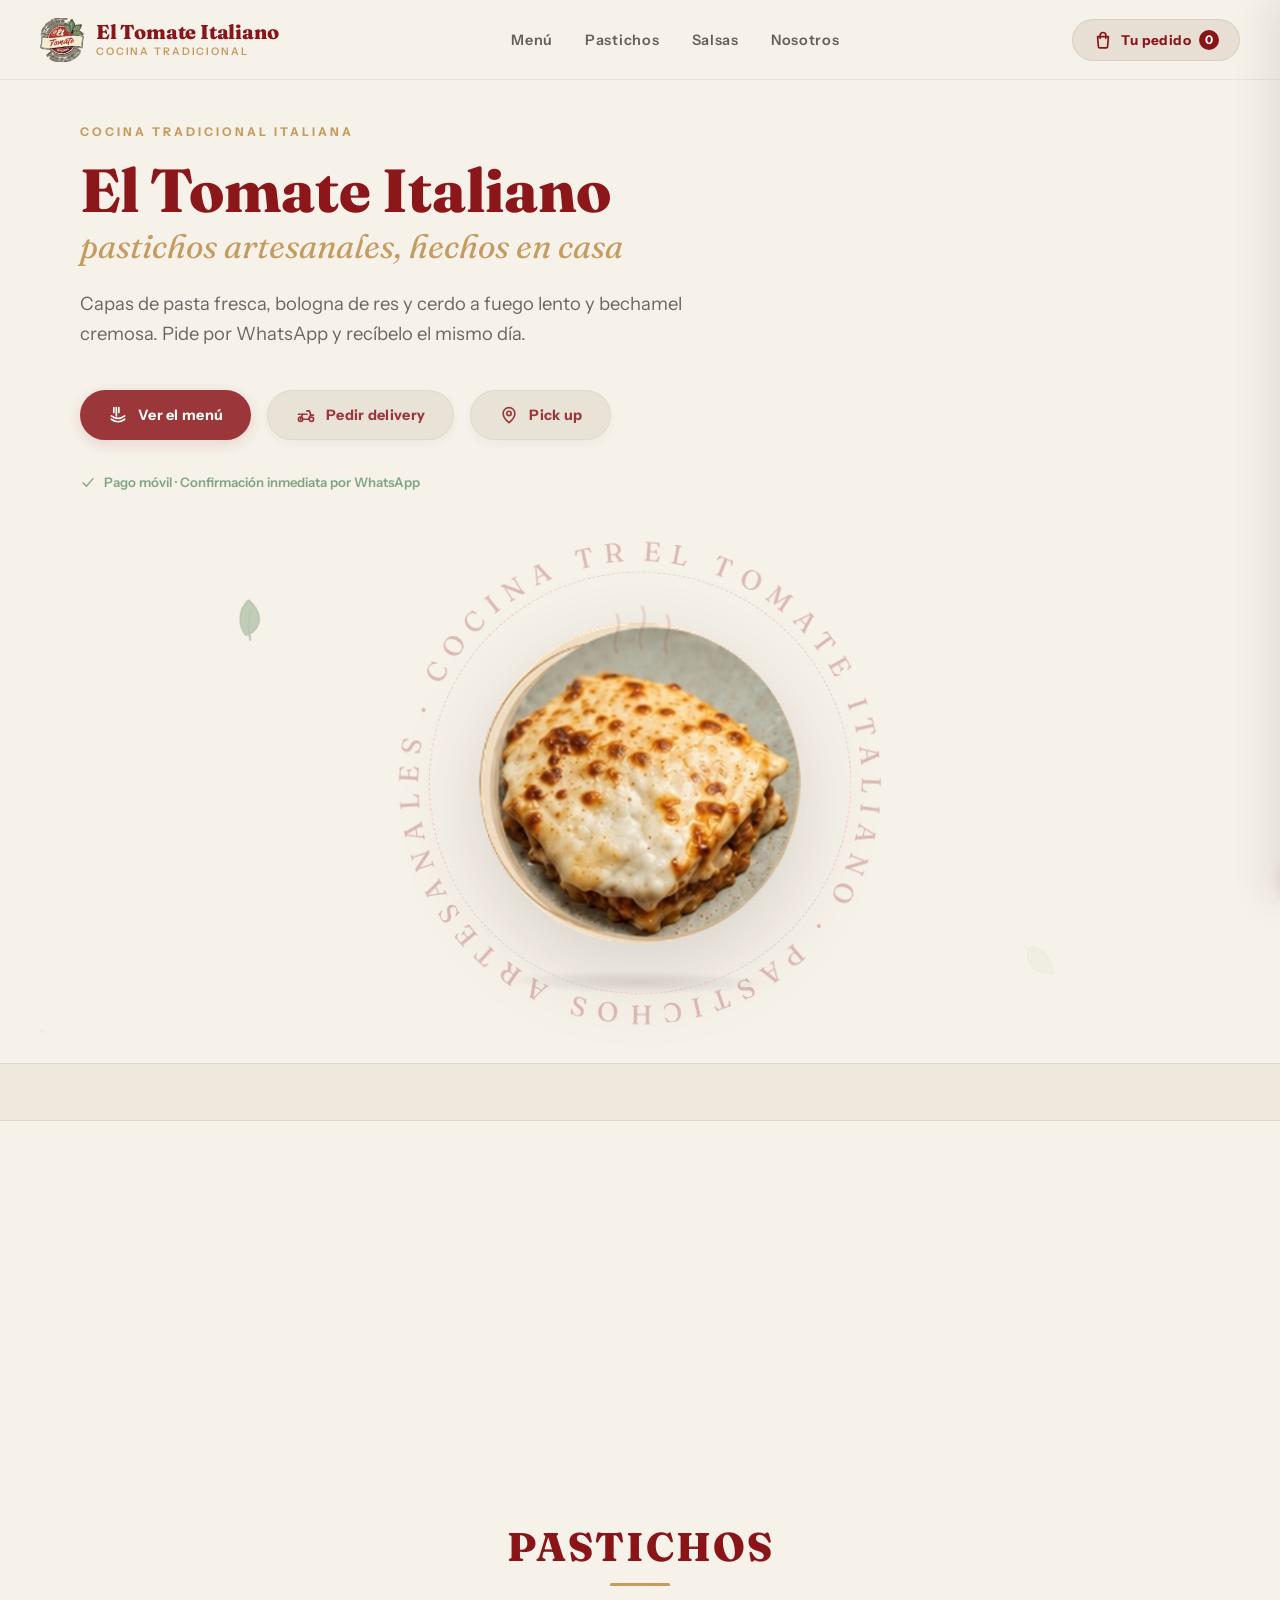
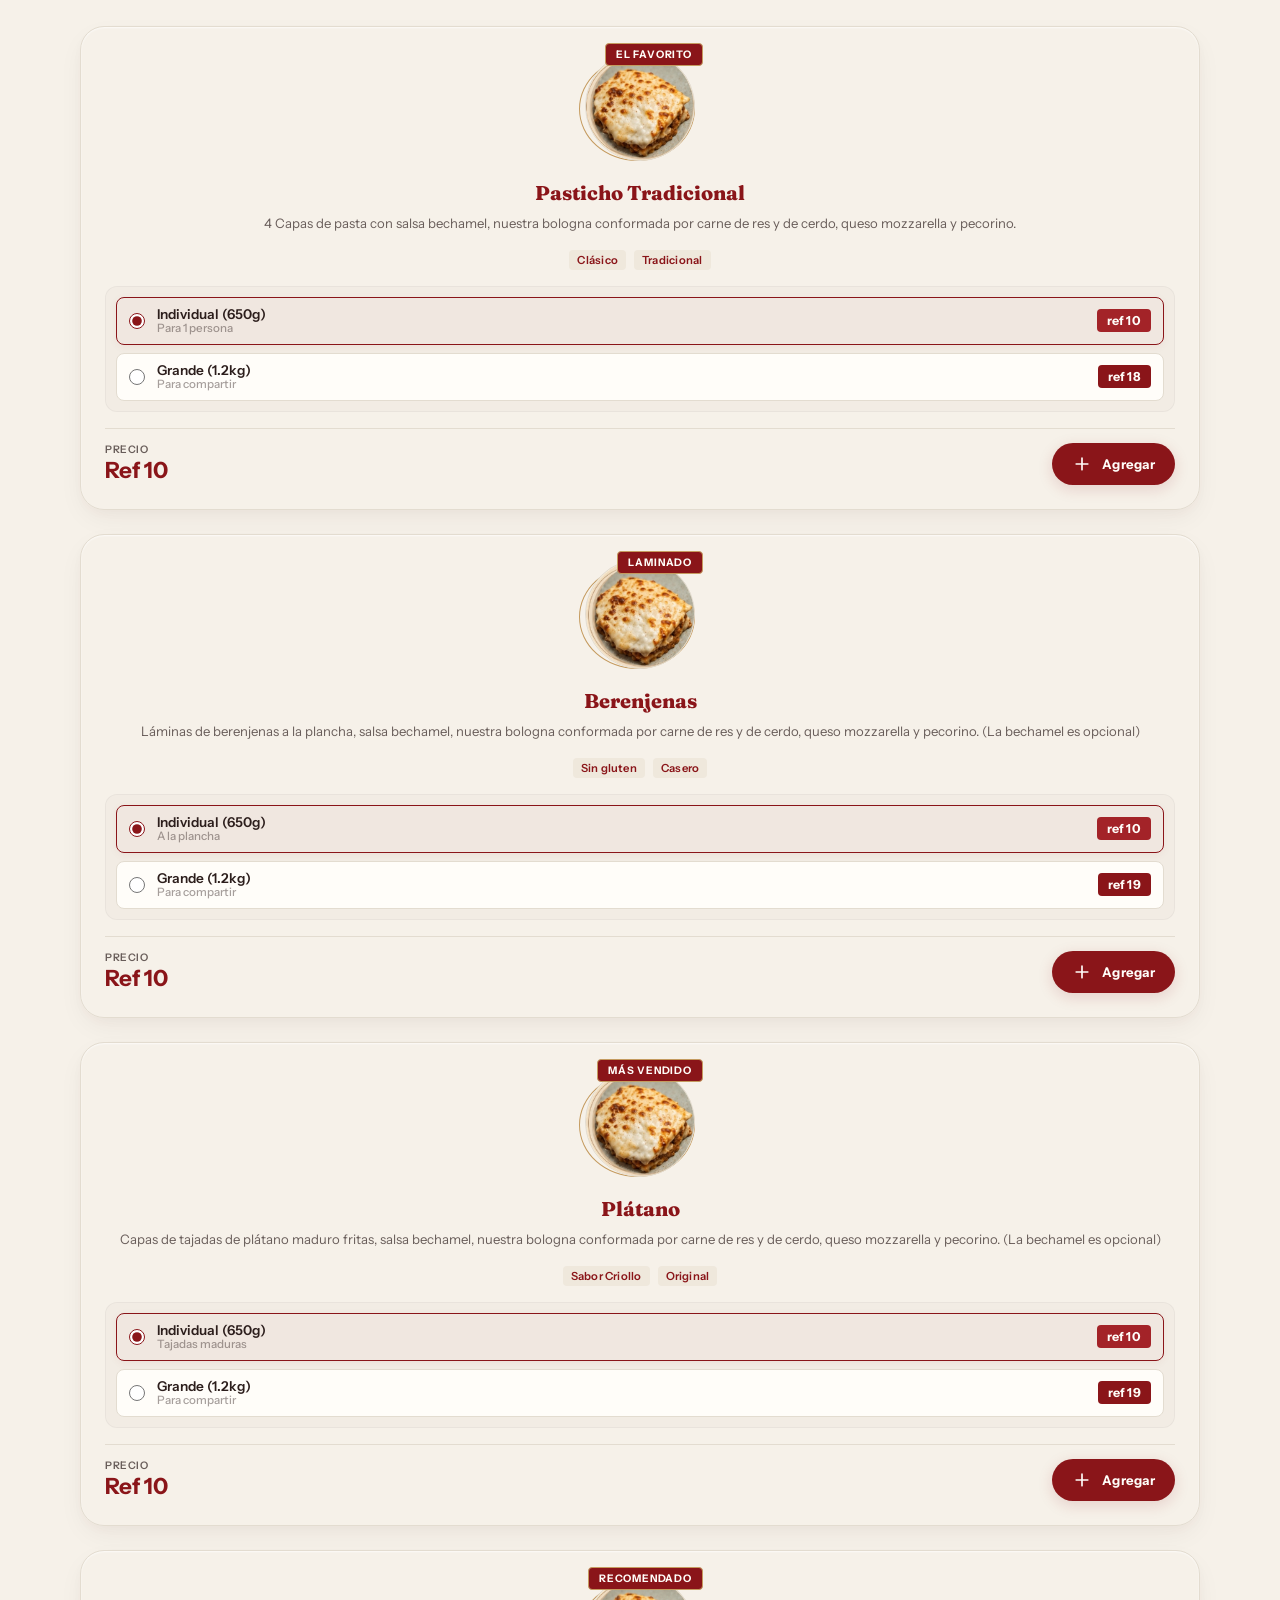
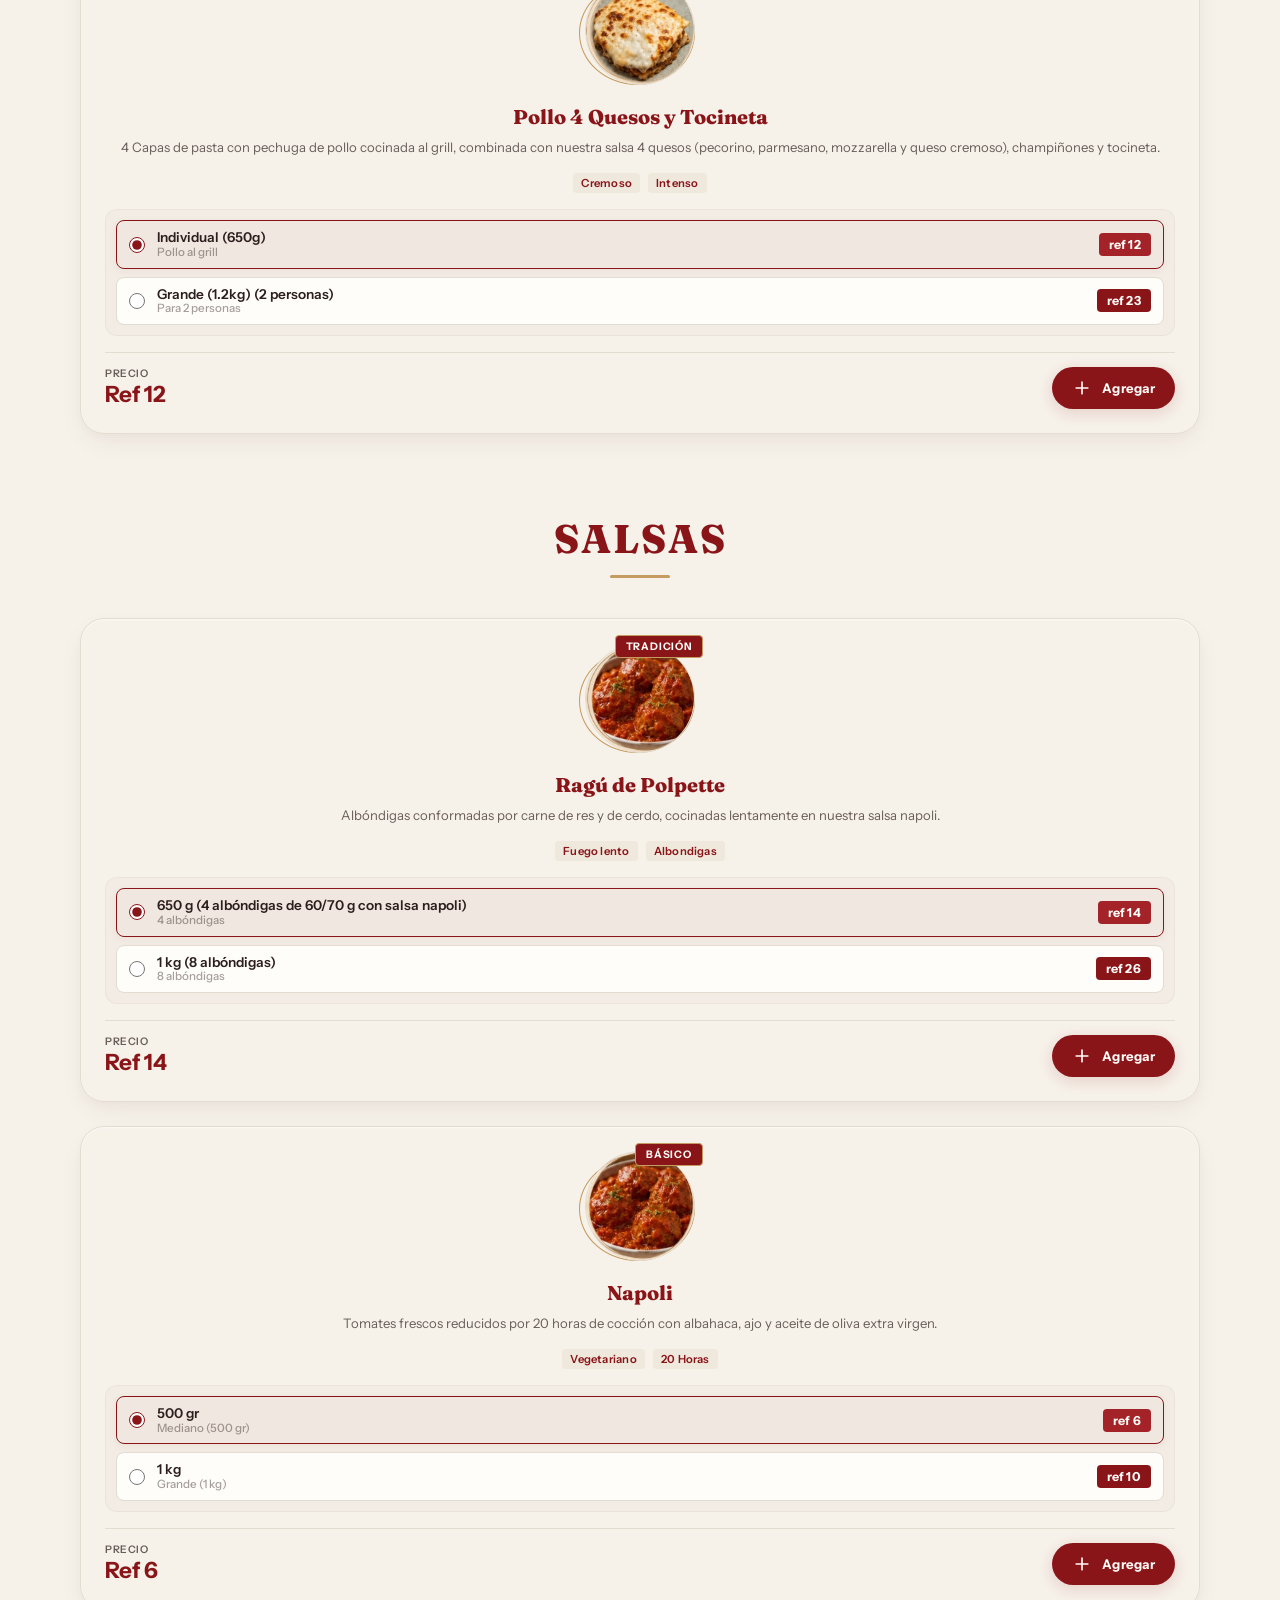
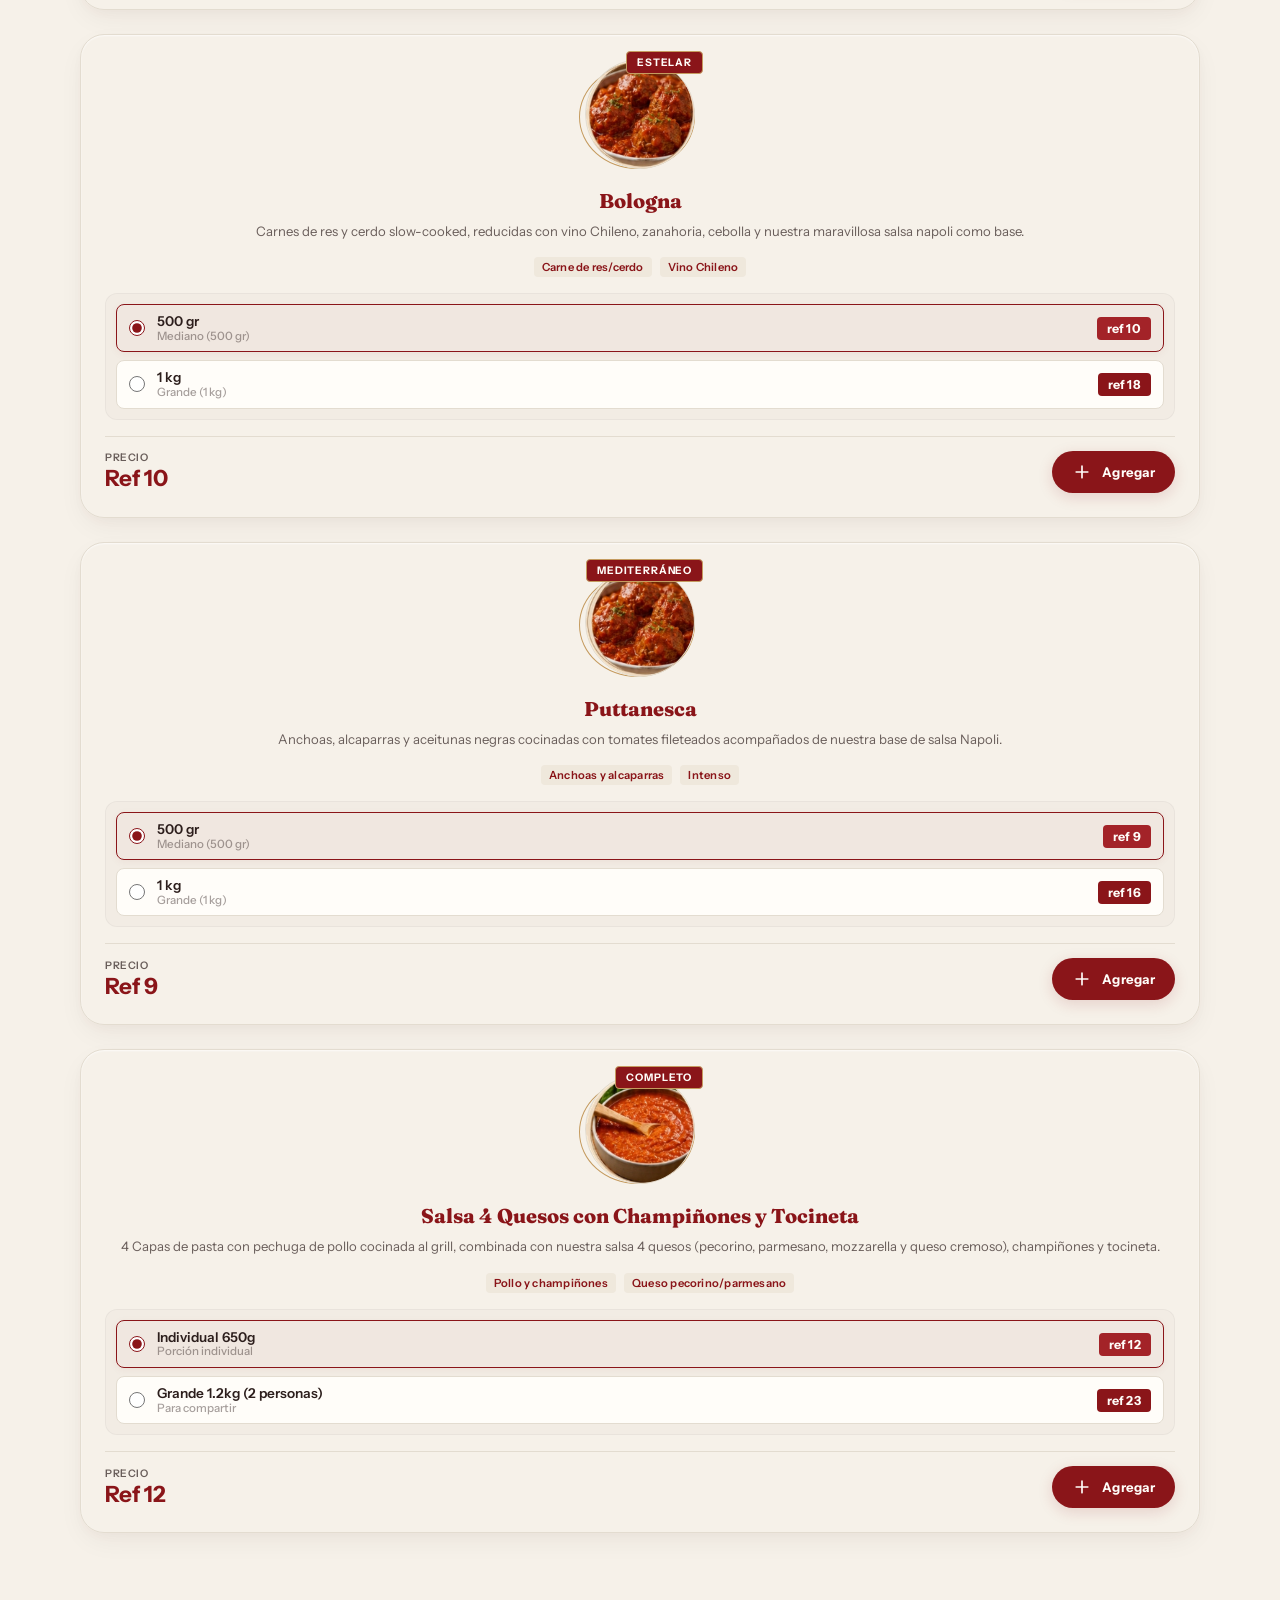
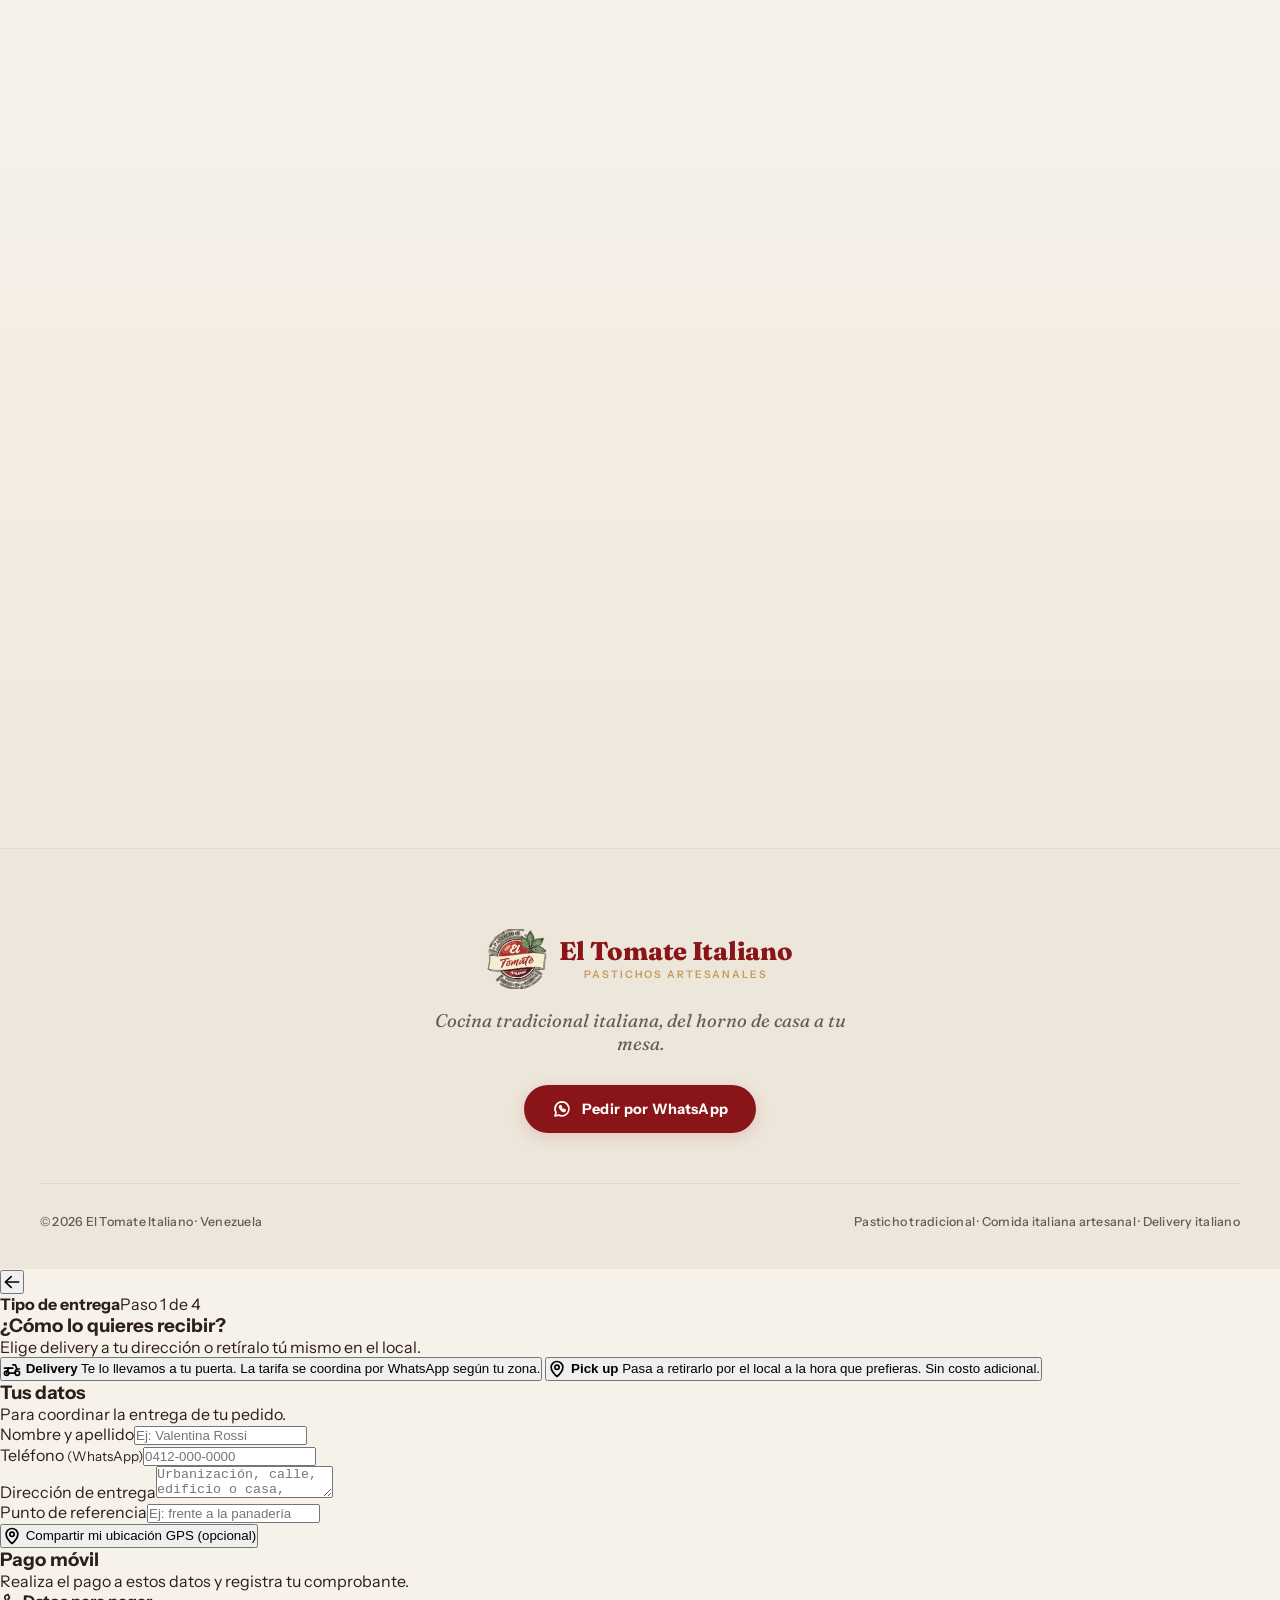
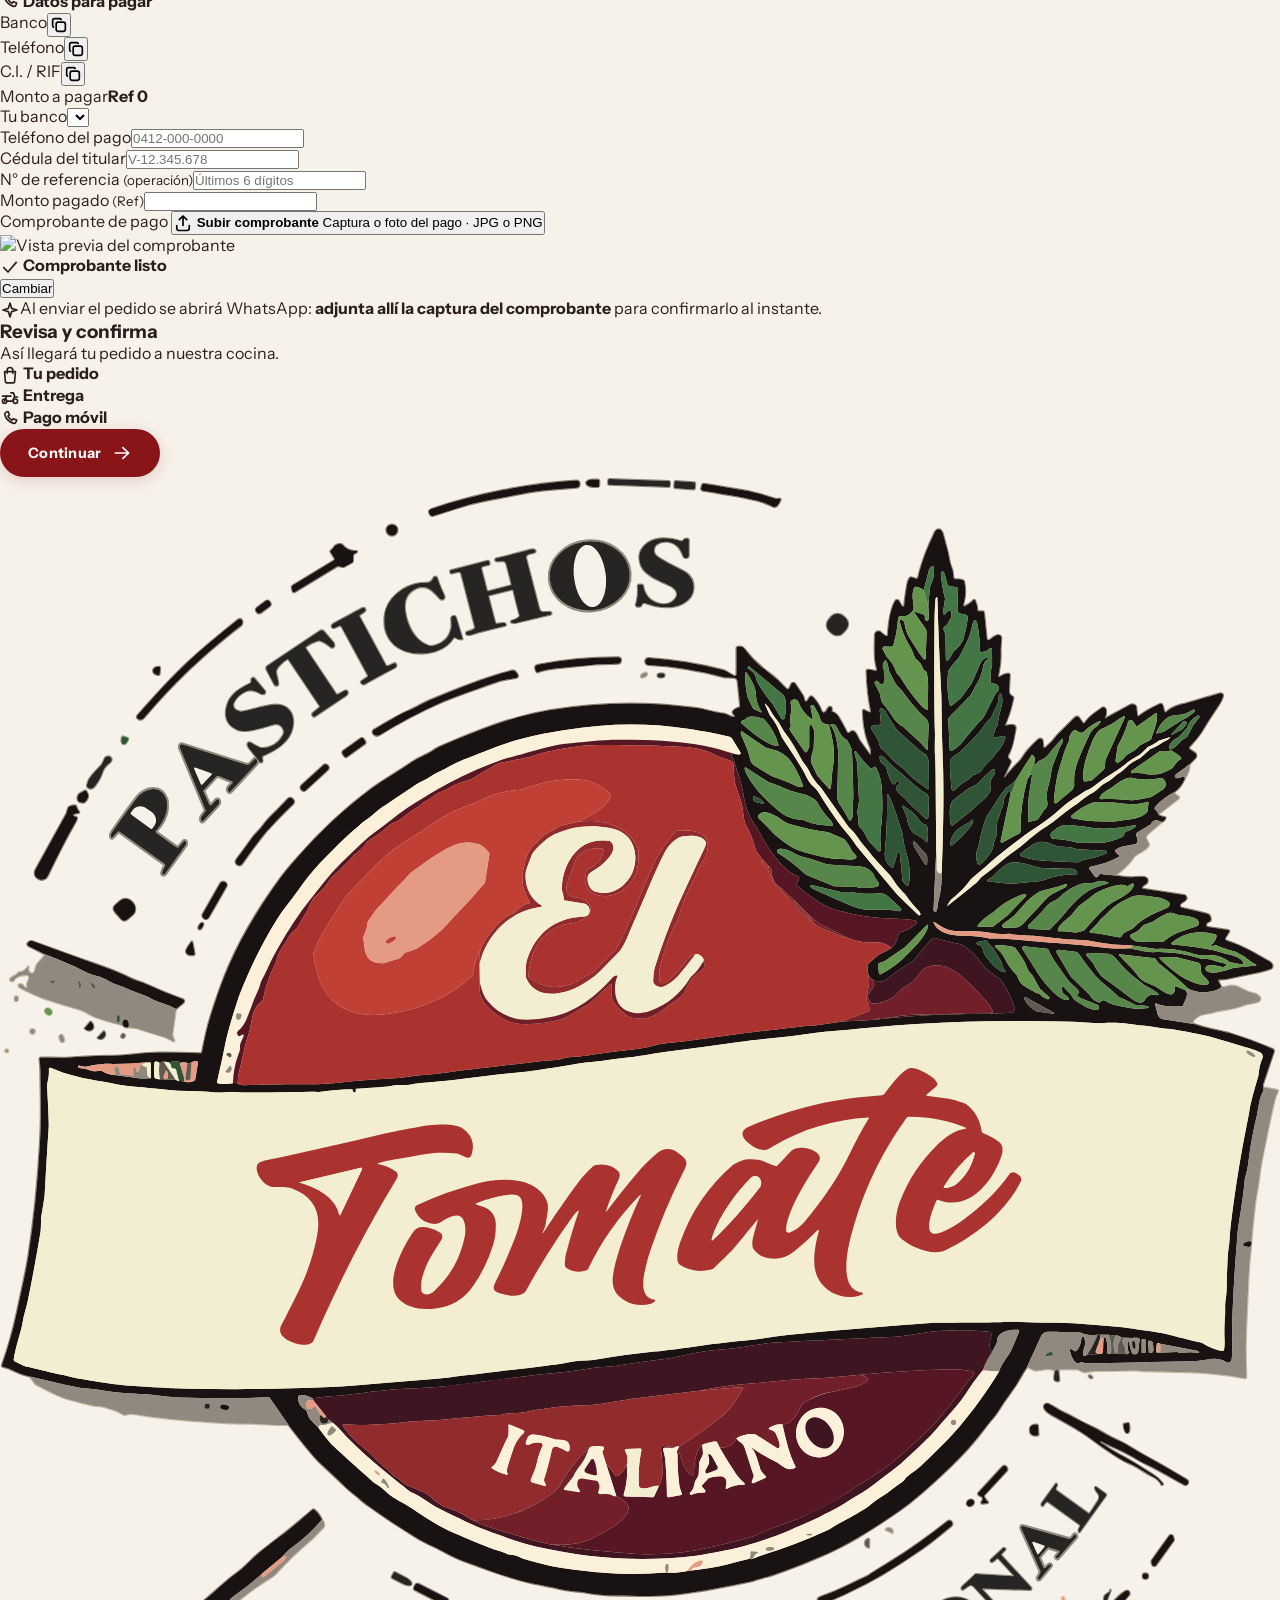
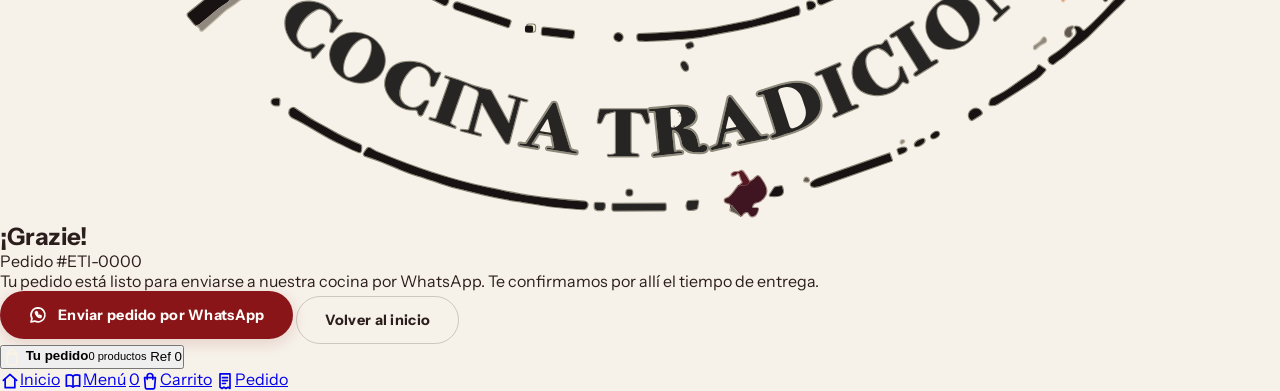
==== index.html @ c377a1f1 "Initial commit: El Tomate Italiano e-commerce web application" ====
<!doctype html>
<html lang="es">
<head>
<meta charset="utf-8"/>
<meta name="viewport" content="width=device-width,initial-scale=1,viewport-fit=cover"/>
<title>El Tomate Italiano — Pasticho tradicional y comida italiana artesanal · Delivery y Pick Up</title>
<meta name="description" content="Pasticho italiano en Venezuela: pastichos artesanales de 650 g y 1,2 kg, salsas de cocción lenta y delivery italiano por WhatsApp con pago móvil. Cocina tradicional italiana, horneada el mismo día."/>
<meta name="keywords" content="pasticho italiano venezuela, comida italiana artesanal, delivery italiano, pasticho tradicional, salsas italianas"/>
<meta name="theme-color" content="#B32126"/>
<link rel="manifest" href="manifest.webmanifest"/>
<link rel="icon" href="assets/icons/icon-64.png"/>
<link rel="apple-touch-icon" href="assets/icons/icon-180.png"/>
<meta property="og:title" content="El Tomate Italiano · Pastichos artesanales"/>
<meta property="og:description" content="Cocina tradicional italiana. Pide tu pasticho por WhatsApp: delivery o pick up, con pago móvil."/>
<meta property="og:image" content="assets/og.jpg"/>
<meta property="og:type" content="restaurant.restaurant"/>
<link rel="preload" href="assets/fonts/fraunces-latin-standard-normal.woff2" as="font" type="font/woff2" crossorigin/>
<link rel="preload" href="assets/fonts/instrument-sans-latin-standard-normal.woff2" as="font" type="font/woff2" crossorigin/>
<link rel="stylesheet" href="css/styles.css"/>
<script type="application/ld+json">
{"@context":"https://schema.org","@type":"Restaurant","name":"El Tomate Italiano","servesCuisine":["Italiana","Pasticho"],"slogan":"Pastichos artesanales · Cocina tradicional italiana","priceRange":"$$","acceptsReservations":"False","hasMenu":{"@type":"Menu","hasMenuSection":[{"@type":"MenuSection","name":"Pastichos"},{"@type":"MenuSection","name":"Salsas"}]},"areaServed":"Venezuela"}
</script>
</head>
<body>
<a class="skip" href="#menu">Ir al menú</a>

<!-- ═══════════ SPRITE DE ICONOS ═══════════ -->
<svg width="0" height="0" style="position:absolute" aria-hidden="true"><defs>
<symbol id="i-pasta" viewBox="0 0 24 24"><path d="M7 3v6M10 3v6M13 3v6M10 9v4"/><path d="M4 13c2.6 2 5.5 3 8 3s5.4-1 8-3"/><path d="M4 17c2.6 2 5.5 3 8 3s5.4-1 8-3"/></symbol>
<symbol id="i-moto" viewBox="0 0 24 24"><circle cx="5.5" cy="17" r="2.6"/><circle cx="18.5" cy="17" r="2.6"/><path d="M8 17h7l2.2-5H21M13 7h3l2 5M5.5 17 8 11h5"/><path d="M3 11h5"/></symbol>
<symbol id="i-pin" viewBox="0 0 24 24"><path d="M12 21s-7-5.6-7-11a7 7 0 0 1 14 0c0 5.4-7 11-7 11Z"/><circle cx="12" cy="10" r="2.6"/></symbol>
<symbol id="i-bag" viewBox="0 0 24 24"><path d="M5.5 8h13l-1 12.2a1.6 1.6 0 0 1-1.6 1.3H8.1a1.6 1.6 0 0 1-1.6-1.3L5.5 8Z"/><path d="M8.6 10V6.4a3.4 3.4 0 0 1 6.8 0V10"/></symbol>
<symbol id="i-wa" viewBox="0 0 24 24"><path d="M12 3.5a8.4 8.4 0 0 0-7.2 12.7L3.6 20.4l4.4-1.1A8.4 8.4 0 1 0 12 3.5Z"/><path d="M9 8.8c-.4 2.6 3.5 6.5 6.2 6.1l.6-1.6-2-1-.9.7c-.9-.4-1.7-1.2-2.1-2.1l.7-.9-1-2-1.5.8Z"/></symbol>
<symbol id="i-arrow" viewBox="0 0 24 24"><path d="M4 12h15M13 5.5 20 12l-7 6.5"/></symbol>
<symbol id="i-back" viewBox="0 0 24 24"><path d="M20 12H5M11 5.5 4 12l7 6.5"/></symbol>
<symbol id="i-x" viewBox="0 0 24 24"><path d="M6 6l12 12M18 6 6 18"/></symbol>
<symbol id="i-plus" viewBox="0 0 24 24"><path d="M12 5v14M5 12h14"/></symbol>
<symbol id="i-minus" viewBox="0 0 24 24"><path d="M5 12h14"/></symbol>
<symbol id="i-check" viewBox="0 0 24 24"><path d="M4.5 12.8 9.6 18 19.5 6.5"/></symbol>
<symbol id="i-up" viewBox="0 0 24 24"><path d="M12 15V4M7.5 8 12 3.6 16.5 8"/><path d="M4.5 15v3.4A2.6 2.6 0 0 0 7.1 21h9.8a2.6 2.6 0 0 0 2.6-2.6V15"/></symbol>
<symbol id="i-user" viewBox="0 0 24 24"><circle cx="12" cy="8" r="3.6"/><path d="M5 20.4c.8-3.6 3.6-5.4 7-5.4s6.2 1.8 7 5.4"/></symbol>
<symbol id="i-phone" viewBox="0 0 24 24"><path d="M7.4 3.8 9.7 3l1.7 4-1.9 1.5a11 11 0 0 0 4.9 5l1.6-1.9 4 1.7-.8 2.3c-.4 1.1-1.5 1.9-2.7 1.6C10.9 15.9 6.4 11 5.7 6.5c-.2-1.2.6-2.3 1.7-2.7Z"/></symbol>
<symbol id="i-clock" viewBox="0 0 24 24"><circle cx="12" cy="12" r="8.4"/><path d="M12 7.3V12l3.4 2.2"/></symbol>
<symbol id="i-home" viewBox="0 0 24 24"><path d="M4 11.2 12 4l8 7.2"/><path d="M6.2 10v10h11.6V10"/></symbol>
<symbol id="i-book" viewBox="0 0 24 24"><path d="M12 6.2C10 4.6 7 4.4 4 5.2v13c3-.8 6-.6 8 1 2-1.6 5-1.8 8-1v-13c-3-.8-6-.6-8 1Z"/><path d="M12 6.2v13"/></symbol>
<symbol id="i-receipt" viewBox="0 0 24 24"><path d="M6 3.5h12V21l-2.4-1.6L13.2 21l-2.4-1.6L8.4 21 6 19.4V3.5Z"/><path d="M9 8h6M9 11.5h6M9 15h3.6"/></symbol>
<symbol id="i-copy" viewBox="0 0 24 24"><rect x="8.6" y="8.6" width="11" height="11" rx="2.4"/><path d="M5.4 14.6a2 2 0 0 1-1-1.8V6.4a2 2 0 0 1 2-2h6.4a2 2 0 0 1 1.8 1"/></symbol>
<symbol id="i-spark" viewBox="0 0 24 24"><path d="M12 3.6 13.9 10l6.5 2-6.5 2L12 20.4 10.1 14l-6.5-2 6.5-2L12 3.6Z"/></symbol>
<symbol id="i-flame" viewBox="0 0 24 24"><path d="M12 3.6c1 2.8 4 4.4 5 7.4a5.8 5.8 0 1 1-11-.2C7.2 8 9 7 9.4 4.6c1 .6 1.8 1.5 2.6 3"/><path d="M12 20a3 3 0 0 0 2.8-4.2c-.6-1.4-2-2.2-2.8-3.8-.8 1.6-2.2 2.4-2.8 3.8A3 3 0 0 0 12 20Z"/></symbol>
<symbol id="i-leaf" viewBox="0 0 24 24"><path d="M19.5 4.5c.6 7.5-3 13.5-9.5 13.5-2 0-3.8-.6-5-1.6C6 9.5 12 4 19.5 4.5Z"/><path d="M4.5 20.5C8 15 12 11.5 16.5 9"/></symbol>
</defs></svg>

<!-- ═══════════ PRELOADER ═══════════ -->
<div class="pre" id="pre" aria-hidden="true">
  <div class="pre__stage pre__logo on" id="preLogo">
    <!--LOGO:START-->
<svg id="Layer_1" xmlns="http://www.w3.org/2000/svg" version="1.1" viewBox="0 0 659.5 691.14">
  <!-- Generator: Adobe Illustrator 30.6.0, SVG Export Plug-In . SVG Version: 2.1.4 Build 109)  -->
  <defs>
    <style>
      .st0 {
        stroke: #384c2e;
      }

      .st0, .st1, .st2, .st3, .st4, .st5, .st6, .st7, .st8, .st9, .st10, .st11, .st12, .st13, .st14, .st15, .st16, .st17, .st18, .st19, .st20, .st21, .st22, .st23, .st24, .st25, .st26, .st27, .st28, .st29, .st30, .st31, .st32, .st33, .st34, .st35, .st36, .st37, .st38, .st39, .st40, .st41, .st42, .st43, .st44, .st45, .st46, .st47, .st48, .st49, .st50, .st51, .st52, .st53, .st54, .st55, .st56, .st57, .st58, .st59 {
        fill: none;
        stroke-width: 2px;
      }

      .st1 {
        stroke: #3f5330;
      }

      .st60 {
        fill: #e49a83;
      }

      .st2 {
        stroke: #622221;
      }

      .st3 {
        stroke: #606e5b;
      }

      .st61 {
        fill: #922b2d;
      }

      .st4 {
        stroke: #a98480;
      }

      .st5 {
        stroke: #868072;
      }

      .st6 {
        stroke: #742129;
      }

      .st7 {
        stroke: #9e2f2e;
      }

      .st62 {
        fill: #2f5436;
      }

      .st63 {
        fill: #568649;
      }

      .st8 {
        stroke: #80242a;
      }

      .st9 {
        stroke: #865f54;
      }

      .st10 {
        stroke: #7b8e66;
      }

      .st64 {
        fill: #615852;
      }

      .st11 {
        stroke: #c6bdad;
      }

      .st12 {
        stroke: #c2bba8;
      }

      .st65 {
        fill: #c04035;
      }

      .st13 {
        stroke: #5c5652;
      }

      .st14 {
        stroke: #d26d5c;
      }

      .st15 {
        stroke: #8a775d;
      }

      .st16 {
        stroke: #201b1b;
      }

      .st17 {
        stroke: #797069;
      }

      .st18 {
        stroke: #bb9181;
      }

      .st19 {
        stroke: #50373a;
      }

      .st66 {
        fill: #64944d;
      }

      .st20 {
        stroke: #f0c6af;
      }

      .st21 {
        stroke: #9d837e;
      }

      .st22 {
        stroke: #925852;
      }

      .st23 {
        stroke: #cf9080;
      }

      .st24 {
        stroke: #4b1623;
      }

      .st25 {
        stroke: #243324;
      }

      .st26 {
        stroke: #548549;
      }

      .st27 {
        stroke: #554d49;
      }

      .st67 {
        fill: #191212;
      }

      .st28 {
        stroke: #91a184;
      }

      .st29 {
        stroke: #a93631;
      }

      .st30 {
        stroke: #641b27;
      }

      .st31 {
        stroke: #692027;
      }

      .st32 {
        stroke: #5d8d4b;
      }

      .st68 {
        fill: #3f1521;
      }

      .st33 {
        stroke: #8e292c;
      }

      .st34 {
        stroke: #aaa392;
      }

      .st35 {
        stroke: #2c141a;
      }

      .st36 {
        stroke: #8d897b;
      }

      .st69 {
        fill: #721f29;
      }

      .st70 {
        fill: #f3eed1;
      }

      .st37 {
        stroke: #a49768;
      }

      .st38 {
        stroke: #82252b;
      }

      .st39 {
        stroke: #b3877d;
      }

      .st71 {
        fill: #272424;
      }

      .st40 {
        stroke: #aea597;
      }

      .st41 {
        stroke: #a3796b;
      }

      .st42 {
        stroke: #c78e84;
      }

      .st43 {
        stroke: #46191e;
      }

      .st44 {
        stroke: #b78882;
      }

      .st45 {
        stroke: #acc18f;
      }

      .st72 {
        fill: #aa322f;
      }

      .st46 {
        stroke: #684f50;
      }

      .st73 {
        fill: #91887f;
      }

      .st74 {
        fill: #447645;
      }

      .st47 {
        stroke: #331d23;
      }

      .st48 {
        stroke: #b53932;
      }

      .st49 {
        stroke: #998279;
      }

      .st50 {
        stroke: #38141b;
      }

      .st51 {
        stroke: #ecc4aa;
      }

      .st52 {
        stroke: #c38d7f;
      }

      .st53 {
        stroke: #2f442c;
      }

      .st54 {
        stroke: #7f564b;
      }

      .st75 {
        fill: #561624;
      }

      .st55 {
        stroke: #a5827b;
      }

      .st56 {
        stroke: #8a8277;
      }

      .st57 {
        stroke: #4a7442;
      }

      .st58 {
        stroke: #3d3532;
      }

      .st59 {
        stroke: #591a25;
      }

      .st76 {
        fill: #fbf1db;
      }
    </style>
  </defs>
  <g>
    <path class="st36" d="M344.55,2.06l-30.5-1.06c-.37-.01-.67.27-.69.64l-.05,1.42c-.02.51.09.93.24.94,0,0,0,0,0,0l31.3,1.1c.15,0,.28-.41.3-.92l.05-1.42c.02-.37-.27-.68-.64-.7,0,0,0,0-.01,0" vector-effect="non-scaling-stroke"/>
    <path class="st5" d="M308.77,4.41l.05-2.26c.01-.44-.34-.81-.78-.82,0,0,0,0,0,0l-2.5-.06c-1.92-.04-3.5.71-3.52,1.69v.32c-.02.98,1.51,1.81,3.44,1.85,0,0,0,0,0,0l2.5.06c.44,0,.8-.34.81-.78" vector-effect="non-scaling-stroke"/>
    <path class="st5" d="M259.08,6.75c-13.09,2.57-25.32,5.79-36.67,9.66-1.4.47-1.74,1.39-1.02,2.76.39.73,1.25,1.08,2.04.83,5.77-1.87,11.15-3.58,16.16-5.11,6.06-1.85,14.13-3.25,20.22-4.44,6.09-1.2,14.09-2.96,20.4-3.54,5.21-.48,10.84-.94,16.89-1.39.83-.06,1.5-.71,1.58-1.54.15-1.54-.52-2.26-1.99-2.17-11.97.72-24.51,2.37-37.61,4.94" vector-effect="non-scaling-stroke"/>
    <path class="st36" d="M358.22,3.62c.03-.44-.3-.82-.74-.86,0,0,0,0,0,0l-9.11-.69c-.44-.03-.82.3-.86.74l-.16,2.07c-.03.44.3.82.74.86,0,0,0,0,0,0l9.11.69c.44.03.82-.3.86-.74l.16-2.07" vector-effect="non-scaling-stroke"/>
    <path class="st5" d="M401.7,11.13l-1.27.13c-.37.03-.74,0-1.09-.12-6.51-2.19-11.89-3.63-16.14-4.32-13.43-2.19-20.17-3.3-20.21-3.31-.53-.18-1.11.11-1.29.65,0,0,0,.01,0,.02l-.45,1.47c-.18.57.14,1.18.71,1.35.05.02.1.03.15.04,14.47,2.29,23.88,4.01,28.23,5.18,2.35.63,5,1.65,7.96,3.06.73.35,1.6.19,2.16-.41.59-.65,1.17-1.67,1.75-3.07.1-.25-.02-.54-.26-.64-.08-.03-.16-.04-.24-.03" vector-effect="non-scaling-stroke"/>
    <path class="st5" d="M204.85,27.34c0-1.6-1.3-2.9-2.9-2.9s-2.9,1.3-2.9,2.9,1.3,2.9,2.9,2.9,2.9-1.3,2.9-2.9" vector-effect="non-scaling-stroke"/>
    <path class="st12" d="M15.23,463.51l2.72,3.59c.28.36.63.65,1.03.85,6.76,3.34,10.99,5.9,17.37,7.64,7.11,1.95,11.46,2.98,13.05,3.11,1.28.1,2.42.21,3.43.34.39.05.78.14,1.16.28,3.25,1.22,5.78,1.24,9.07,3.61.26.18.56.3.87.34.33.04,1.05-.07,2.16-.34.98-.24,2.43-.2,4.35.12,5.93.99,12.52,1.84,19.76,2.56,3.39.34,10.01.87,19.85,1.6,5.49.4,11.64.61,18.47.64,6.13.02,13.33.73,20.12.56" vector-effect="non-scaling-stroke"/>
    <path class="st5" d="M148.64,488.41c7.94,10.43,13.63,17.22,17.07,20.38,4.06,3.72,8.26,7.69,12.6,11.92,2.29,2.22,4.87,3.82,6.87,5.73,1.12,1.07,2.85,2.46,5.19,4.15,7.59,5.48,15.7,10.82,24.33,16.03,5.39,3.25,10.36,5.11,14.73,7.6,3.09,1.75,6.86,3.45,11.29,5.1,12.06,4.49,23.58,8.85,34.87,11.04,6.31,1.22,9.76,1.91,10.37,2.08,3.81,1.01,7.28,1.63,10.39,1.84,5,.34,11.71,1.92,17.64,2.06,14.83.34,25.56.23,32.2-.34,8.88-.75,22.02-2.98,39.43-6.67,1.25-.27,2.49-.61,3.74-1.04,3.11-1.07,5.71-1.4,9.33-2.67,14.51-5.06,29.71-10.95,43.42-19.15,7.63-4.56,14.75-9.17,21.36-13.84,6.65-4.69,15.42-12.25,26.31-22.68,6.15-5.89,11.5-11.8,16.04-17.73,2.73-3.56,4.37-5.64,4.92-6.25,1.84-2.01,3.41-4.14,4.7-6.38,2.62-4.55,7-9.51,10.08-15.13,1.1-2.01,2.3-3.97,3.61-5.87" vector-effect="non-scaling-stroke"/>
    <path class="st12" d="M529.13,458.59l3.66,1.7c.23.11.48.16.74.17,1.23.02,2.74-.16,4.53-.55,2.3-.49,4.16-.24,5.59.76" vector-effect="non-scaling-stroke"/>
    <path class="st36" d="M543.65,460.67c-.43,1.61-.61,2.96-.52,4.05.05.61.5,1.1,1.1,1.2l.65.1c.48.07.92-.26.99-.74.01-.07.01-.15,0-.22l-.41-3.39" vector-effect="non-scaling-stroke"/>
    <path class="st12" d="M545.46,461.67c-.04-.49,0-.93.11-1.32.08-.31.36-.52.68-.52h8.62c.18,0,.37.04.53.12l2.57,1.21c.26.13.55.2.85.19,1.61-.04,4.04-.67,5.76-.69,6.7-.06,13.61-.18,20.73-.35.65-.01,1.48.11,2.5.36.26.07.53.1.8.11,2.09.1,9.24.25,21.45.46,10.68.18,21.05,1.22,31.11,3.13.47.09.92-.22,1.01-.68.01-.07.02-.14.01-.21-.47-9.31-.39-19.82.23-31.53.19-3.61.45-9.44.79-17.51.26-6.25.73-12.08,1.4-17.49.04-.35-.04-.59-.25-.74" vector-effect="non-scaling-stroke"/>
    <path class="st5" d="M644.36,396.21l.38-1.91" vector-effect="non-scaling-stroke"/>
    <path class="st12" d="M644.74,394.3c.52-6.25,1.16-12.61,1.92-19.07.65-5.52,1.79-9.97,2.31-14.95.31-2.93.93-6.66,1.85-11.17,3.28-16.09,5.28-25.48,6-28.16.25-.95.8-2.44,1.64-4.45.12-.29-.02-.62-.31-.74-.03-.01-.07-.02-.1-.03l-7.26-1.37" vector-effect="non-scaling-stroke"/>
    <path class="st5" d="M650.79,314.36l-.11-.69c-.05-.25-.03-.51.06-.75l5.61-16.72c.2-.61-.09-1.27-.68-1.53-7.11-3.11-14.48-5.82-22.12-8.15-.99-.3-4.09-1.01-9.3-2.13-3.15-.68-6.21-1.53-9.19-2.55" vector-effect="non-scaling-stroke"/>
    <path class="st12" d="M615.06,281.84c-.66-.63-.59-1.36.21-2.19,2.88-3.04,4.83-2.49,9.97-3.78,5.25-1.33,10.47-1.6,14.94-3.43,2.72-1.11,5.38-1.09,7.99-1.97.99-.34,1.52-1.42,1.18-2.41-.02-.07-.05-.14-.08-.2-.01-.05-.42-.38-1.22-1-.5-.39-1.01-.64-1.54-.73-2.15-.39-4.33-1.22-6.53-2.49-2.11-1.21-4.74-2-6.65-1.48-2,.55-3.34.74-4.01.55" vector-effect="non-scaling-stroke"/>
    <path class="st5" d="M629.32,262.71l-1.6-3.04c-.12-.23-.04-.51.19-.64.06-.03.12-.05.19-.05,1.32-.12,2.62-.04,4-.35,5.59-1.23,11.15-2.39,16.68-3.48,2.03-.4,3.97-.95,5.84-1.66.87-.33,1.3-1.3.97-2.18,0-.02-.02-.05-.03-.07-.31-.7-.93-1.32-1.88-1.85-6.77-3.76-13.75-8.1-21.59-10.44-.6-.18-.94-.8-.77-1.4.03-.1.08-.2.14-.29l1.81-2.8c.2-.31.12-.72-.19-.93-.08-.05-.17-.09-.27-.1l-10.37-1.61c-.63-.1-1.06-.68-.96-1.31.04-.28.19-.54.41-.72.46-.37.94-.65,1.45-.83.34-.12.56-.44.55-.8-.05-1.75-.71-2.78-1.96-3.11-3.31-.85-7.64-1.87-12.98-3.08-.68-.15-1.11-.83-.96-1.52.07-.31.25-.58.51-.76l2.21-1.55c.69-.49.85-1.44.37-2.13-.24-.34-.6-.56-1.01-.63l-21.14-3.28c-.32-.05-.54-.35-.49-.68.02-.11.07-.21.14-.3.47-.53,1-.94,1.59-1.23,1.01-.5,1.48-1.69,1.05-2.67-.19-.44-.55-.79-1.01-.96-.16-.06-.69-.15-1.6-.26-.65-.07-1.17-.09-1.58-.04-3.83.44-7.89.21-12.18-.69" vector-effect="non-scaling-stroke"/>
    <path class="st12" d="M574.85,205.27c4.08-2.83,7.25-5.98,9.5-9.44.24-.36.55-.68.91-.92,2.29-1.55,4.88-2.3,6.72-5.01.18-.26.19-.59.04-.87l-1.13-2.1c-.53-.96-.31-2.16.53-2.88l7.41-6.35" vector-effect="non-scaling-stroke"/>
    <path class="st5" d="M598.83,177.7c1.05-.59,1.63-1.24,1.75-1.95.04-.27-.14-.52-.4-.56-.02,0-.04,0-.06,0-1.09-.03-2.19-.41-3.31-1.13" vector-effect="non-scaling-stroke"/>
    <path class="st12" d="M596.81,174.06l10.33-8.13c.43-.35.51-.98.17-1.42-.11-.14-.26-.25-.44-.31-.83-.31-1.46-.91-1.89-1.82" vector-effect="non-scaling-stroke"/>
    <path class="st5" d="M604.98,162.38c2.51-1.77,4.3-4.05,5.38-6.83" vector-effect="non-scaling-stroke"/>
    <path class="st12" d="M610.36,155.55c1.8-2.07,2.67-4.61,2.62-7.63" vector-effect="non-scaling-stroke"/>
    <path class="st5" d="M612.98,147.92l2.98-3.16c.68-.72.64-1.85-.08-2.53-.08-.07-.16-.14-.25-.2l-2.56-1.66c-.41-.27-.53-.82-.26-1.23.02-.03.05-.07.07-.1,2.75-3.16,4.99-5.52,7.02-8.96,1.47-2.51,3.57-5.81,6.28-9.92,1.57-2.37,3.32-4.56,3.94-7.2.14-.59-.19-1.19-.76-1.39-.42-.15-.95-.12-1.59.07-10.59,3.13-16.93,4.96-19.01,5.49-3.39.87-5.99,2.17-7.82,3.91-.25.24-.65.22-.89-.03-.07-.08-.12-.17-.15-.27l-.76-2.91c-.17-.66-.84-1.07-1.51-.9-.07.02-.13.04-.2.07-4.17,1.85-7.74,3.9-10.7,6.15-.22.17-.54.13-.72-.09-.06-.08-.1-.17-.1-.27l-.4-3.92c-.12-1.13-1.13-1.94-2.26-1.82-.27.03-.52.11-.76.23l-12.91,6.99c-.12.07-.27.03-.34-.09-.05-.08-.04-.19.01-.27.72-1.13.89-2.53.5-4.22-.16-.69-.84-1.12-1.53-.96-.17.04-.33.11-.47.21-2.37,1.75-6.38,3.98-8.85,7.72-.19.29-.58.36-.86.17-.06-.04-.12-.1-.17-.16l-1.87-2.66c-.45-.63-1.33-.78-1.96-.33-.06.04-.12.09-.17.14l-9.17,9.07s-.04.04-.05.07c-1.87,2.56-3.9,4.72-6.07,6.47-.26.22-.66.18-.87-.09-.08-.1-.13-.21-.14-.33l-.32-3.14c-.07-.72-.72-1.24-1.44-1.17-.25.02-.48.12-.67.27-1.15.89-3.06,2.82-5.73,5.78-1.69,1.88-2.97,4.71-4.82,6.35-2.9,2.57-3.99,4.32-6.94,7.58-.08.09-.21.09-.3.01-.07-.06-.09-.17-.05-.25l3.41-7.2c.23-.48.11-1.06-.28-1.42-.58-.52-.93-1-1.05-1.43-.11-.36-.06-.76.14-1.09,2.42-4.11,2.91-8.96,3.79-13.6.16-.85-.36-1.69-1.21-1.91-.76-.2-1.97-.1-3.62.29-.22.06-.45-.07-.51-.3-.02-.09-.02-.19.02-.28,1.83-4.21,3.22-8.77,4.18-13.66.06-.29-.09-.58-.36-.7-1.38-.61-2.03-1.58-1.94-2.93.29-4.44.43-7.17.42-8.19,0-.44-.36-.79-.8-.78-.02,0-.04,0-.06,0-1.49.13-2.99.73-4.49,1.8-.18.13-.44.09-.57-.1-.06-.09-.09-.2-.07-.31.76-3.78,1.48-8.14,1.27-12.28-.05-.99.06-3.39.34-7.22.06-.82-.53-1.54-1.34-1.66-1.38-.2-2.84,1.12-4.59,2.4-.44.33-1.07.23-1.4-.22-.1-.14-.17-.31-.19-.49l-1.36-13.32c-.04-.37-.36-.65-.73-.65h-2.04c-.36,0-.65-.29-.65-.65h0c0-1.6-.42-3.25-1.23-4.95-.14-.28-.47-.39-.75-.26-.06.03-.12.07-.16.12-1.35,1.4-2.87,2.43-4.58,3.1-.25.09-.53-.03-.62-.28-.04-.1-.04-.21-.01-.31,1.2-3.75,1.39-7.73.58-11.92-.06-.35-.28-.65-.6-.82-.87-.48-2.13-.66-3.8-.54-.63.05-1.19-.42-1.25-1.05l-.31-3c-.03-.33-.11-.65-.24-.96-.85-2.07-1.39-3.85-1.6-5.35-.6-4.25-1.76-7.28-3.08-12.51-.29-1.15-.68-1.95-1.15-2.4-.75-.71-1.94-.68-2.65.07-.13.13-.23.29-.32.45-4.25,8.55-7.2,16.55-8.87,24-.09.38-.46.61-.84.52-.02,0-.03,0-.05-.01l-2.18-.69c-.57-.18-1.18.05-1.48.56-.51.85-.87,1.9-1.08,3.13-.81,4.87-1.3,8.43-1.46,10.69-.02.39-.36.68-.74.66-.25-.01-.47-.16-.58-.38l-1.31-2.43c-.32-.58-1.05-.8-1.62-.48-.2.11-.36.27-.47.46-2.86,5.04-3.39,11.79-3.76,17.55-.02.3-.27.52-.58.51-.07,0-.15-.02-.21-.06-1.15-.57-2.01-1.17-2.56-1.81-.69-.79-1.89-.87-2.68-.18-.41.36-.65.87-.65,1.42-.07,6.35-.7,12.16,1.08,17.66.1.32-.07.65-.39.76-.09.03-.18.04-.28.02l-3.75-.58c-.45-.07-.88.24-.95.69,0,.05-.01.11,0,.16.2,7.53.95,14.36,2.24,20.51.07.31-.12.62-.44.69-.13.03-.26.01-.38-.04l-2.57-1.21c-.25-.12-.56-.01-.68.24-.03.07-.05.14-.05.22.04,6.09.97,11.58,2.78,16.47.73,1.97,1.83,3.74,1.32,5.77-.05.18-.23.28-.41.23-.07-.02-.13-.06-.17-.12l-5.07-7c-.12-.16-.22-.33-.31-.51-1.07-2.15-2.21-6.31-5.21-3.59-.28.24-.7.22-.95-.06-.04-.04-.07-.09-.09-.14-1.29-2.61-2.63-5.09-4.01-7.44-1.01-1.73-2.21-2.76-3.59-3.11-.25-.06-.4-.32-.34-.57,0,0,0-.02,0-.03.15-.47.18-.9.07-1.29-.14-.54-.7-.87-1.25-.73-.24.06-.46.22-.59.43l-1.23,1.9c-.36.56-1.11.72-1.68.36-.21-.14-.38-.34-.47-.58-1.17-2.95-2.75-5.38-4.76-7.29-.38-.36-.97-.35-1.32.02-.04.05-.08.1-.12.15l-1.23,1.89c-.24.37-.73.47-1.09.23-.17-.11-.29-.28-.34-.47l-.49-1.89c-.06-.21-.15-.41-.27-.6l-4.02-6c-.36-.54-1.09-.68-1.62-.32-.18.12-.32.28-.41.47l-1.02,2.16c-.21.44-.73.63-1.18.42-.09-.04-.18-.1-.25-.18-2.77-2.81-4.66-5.03-7.94-7.4-5.85-4.22-9.51-7.59-13.87-13.31-.61-.81-1.75-1.12-3.42-.95-.32.04-.56.31-.56.63v13.56c0,.5-.4.9-.9.9-.16,0-.31-.04-.45-.12l-4.32-2.54c-.35-.2-.71-.35-1.1-.46-12.55-3.29-25.37-5.35-38.44-6.18-.95-.06-1.77.66-1.83,1.61,0,.01,0,.03,0,.04v.13c-.05.98.7,1.82,1.68,1.87,13.27.77,26.34,2.9,39.21,6.39.22.06.45.09.68.09l4.06.05c1.02.01,1.88.79,1.98,1.81l1.3,12.69c.04.35-.19.68-.53.77-1.41.39-2.47,1.03-3.18,1.93-.2.26-.26.6-.14.91.21.56.54.98.99,1.27.21.14.27.43.12.64-.08.12-.2.19-.34.2-2.05.17-3.54-1.54-5.33-1.72-4.03-.39-9.68-2.27-14.86-2.97-25.13-3.37-49.89-2.99-74.26,1.14-10.26,1.74-20.11,4.32-29.56,7.74-9.29,3.36-18.76,7.16-28.41,11.39-.37.16-1.49.87-3.38,2.12-.71.47-1.45.88-2.22,1.23-3.69,1.67-6.89,3.44-9.6,5.31-7.44,5.12-12.06,7.36-19.24,12.65-14.23,10.49-27.08,22.84-38.93,36.34-3.73,4.25-6.56,7.71-8.51,10.4-11.33,15.65-20.04,30.54-26.13,44.68-2.98,6.92-6.14,15.68-9.48,26.27-1.71,5.41-2.91,11.29-4.29,18.14-.07.36-.4.61-.76.59-6.7-.33-13.94-.47-21.71-.42-8.84.06-16.86,1.73-25.02,1.65-5.11-.05-11.93.25-20.46.9-5.27.4-10.56-.13-15.06.07-.43.02-.76.39-.74.82,0,.03,0,.05,0,.08.31,1.92.47,3.73.49,5.42.13,13.76.55,21.37,0,33-1.02,21.95-3.1,42.97-6.23,63.05-1.44,9.26-3.93,19.38-5.85,28.64-1.84,8.85-4.39,17.93-7.66,27.25-.17.47.08.98.55,1.15.02,0,.04.01.06.02l1.97.54c.58.16,1.14.38,1.68.65,3.3,1.67,6.61,2.92,9.92,3.76" vector-effect="non-scaling-stroke"/>
    <path class="st27" d="M612.98,147.92c-2.18,1.71-4.44,3.35-6.78,4.93-.53.36-.82.8-.86,1.31-.04.53.43,1,1.06,1.03.06,0,.12,0,.18,0,.85-.07,1.76-.31,2.74-.74.46-.2.78-.18.97.07.15.21.18.56.07,1.03" vector-effect="non-scaling-stroke"/>
    <path class="st27" d="M604.98,162.38c-3.85,1.85-7.14,4.4-9.86,7.64-.37.44-.33,1.09.1,1.47,1.18,1.05,1.71,1.9,1.59,2.57" vector-effect="non-scaling-stroke"/>
    <path class="st27" d="M598.83,177.7c-.81-.04-1.54-.29-2.2-.76-.27-.19-.61-.28-.94-.24-1.23.13-2.14.83-2.73,2.11-.04.09-.11.17-.2.23l-6.66,4.05c-.53.32-.79.95-.63,1.55l.6,2.31c.26.98-.34,1.99-1.33,2.24-.04,0-.07.02-.11.03-4.31.81-6.49,1.23-6.56,1.24-1.02.22-2.08.73-3.17,1.52-.29.21-.39.61-.22.94.36.7.93,1.29,1.71,1.78.29.19.38.57.2.87-.06.09-.14.17-.24.22-4.46,2.39-9.28,4.07-14.47,5.04-.42.07-.71.48-.63.9.02.11.07.22.13.32l2.66,3.78c.32.45.93.55,1.38.24.11-.08.2-.17.27-.29.34-.55.65-.91.93-1.09.2-.13.67-.14,1.41-.03,2.59.38,4.87.58,6.82.61" vector-effect="non-scaling-stroke"/>
    <path class="st27" d="M629.32,262.71c-1.35,1.21-3.42,2.05-6.19,2.52-4.07.69-7.68.19-10.83-1.5" vector-effect="non-scaling-stroke"/>
    <path class="st1" d="M612.3,263.73c-4.39-4.13-8.91-8.03-13.56-11.72-1.51-1.2-2.69-2.49-3.55-3.87-.08-.13-.22-.22-.38-.24l-18.02-2.01c-.15-.02-.28.09-.3.24,0,.07.01.15.06.2,3.09,3.63,7.1,6.77,9.71,10.69,1.69,2.52,4.64,3.58,8.06,4.99,2.86,1.19,5,3.83,8.64,4.6.78.16,1.57-.23,1.92-.95.37-.77.53-1.7.46-2.79-.01-.26.18-.48.44-.5.07,0,.14,0,.2.04l5.05,2.13" vector-effect="non-scaling-stroke"/>
    <path class="st27" d="M611.03,264.54c1.62,2.31-.68,5.5-1.5,7.72-.08.23-.28.39-.52.41-4.85.49-9.3,0-13.34-1.46-.21-.08-.45.03-.53.24-.03.08-.03.17-.01.25l1.32,5.11c.35,1.34,1.46,2.35,2.83,2.56l15.78,2.47" vector-effect="non-scaling-stroke"/>
    <path class="st27" d="M650.79,314.36l.25,1.03c.07.3.03.61-.12.87-2.28,4.07-2.35,8.39-3.3,12.4-1.99,8.34-3.44,16.27-4.33,23.8-.38,3.24-.95,5.98-1.7,8.21-.11.33-.18.66-.21,1.01-.63,6.91-1.64,14.32-3.03,22.25-.41,2.34-.72,5.04-.92,8.11-.18,2.81-.39,5.53-.62,8.16-.54,6.14-1.18,17.44-1.91,33.9-.27,6.12.3,12.6-.19,19.4-.08,1.15-.31,1.9-.69,2.25-.71.67-1.43.8-2.15.37-5.7-3.38-9.23-.85-15.45-.69-21.79.58-40.76.98-56.91,1.21-.12,0-.24-.01-.35-.04l-2.2-.62c-.2-.05-.41.03-.52.2-.24.39-.7.51-1.39.37-.26-.05-.51-.16-.72-.33-1.53-1.25-2.58-3.4-3.14-6.47-.05-.24.11-.47.35-.51.1-.02.2,0,.29.04l2.02,1.12c.29.16.64.09.86-.15,1.46-1.65,2.29-3.84,2.49-6.57.04-.4.39-.7.79-.66.3.03.55.24.64.53l.65,2.52c.04.14.04.29,0,.43-1.91,5.62-1.64,7.54.81,5.75" vector-effect="non-scaling-stroke"/>
    <path class="st16" d="M560.08,452.25l6.22-.39" vector-effect="non-scaling-stroke"/>
    <path class="st54" d="M566.3,451.86c1.04.17,1.65-.13,1.83-.91.19-.84.28-2.22.25-4.15" vector-effect="non-scaling-stroke"/>
    <path class="st27" d="M568.38,446.8l.31-2.91c.03-.32.31-.54.63-.51.23.02.42.18.49.4.7,2.25.86,4.62.49,7.1-.01.1,0,.2.05.3.31.65,1.02.76,2.11.31" vector-effect="non-scaling-stroke"/>
    <path class="st58" d="M572.46,451.49l8.46.46c.27.01.53-.11.69-.33.29-.4.25-.66-.12-.78" vector-effect="non-scaling-stroke"/>
    <path class="st27" d="M581.49,450.84c-.55-1.61-.73-3.26-.52-4.94.02-.2.19-.35.39-.33.16.01.29.13.32.28l1.25,4.83c.25.96,1.23,1.54,2.2,1.29.72-.19,1.26-.81,1.34-1.55l.67-6.05c.05-.39-.23-.75-.62-.81-1.05-.15-2.1-.13-3.16.07" vector-effect="non-scaling-stroke"/>
    <path class="st58" d="M583.36,443.63l-5.55-.31" vector-effect="non-scaling-stroke"/>
    <path class="st27" d="M577.81,443.32c-1.32-.82-2.33-1.12-3.04-.91" vector-effect="non-scaling-stroke"/>
    <path class="st58" d="M574.77,442.41l-3.58-.42" vector-effect="non-scaling-stroke"/>
    <path class="st27" d="M571.19,441.99l-4.17-.08" vector-effect="non-scaling-stroke"/>
    <path class="st16" d="M567.02,441.91c-.85-.09-1.35-.08-1.52.02" vector-effect="non-scaling-stroke"/>
    <path class="st27" d="M565.5,441.93c-3.36.35-6.24,0-8.65-1.07-.45-.2-.94-.3-1.43-.31-7.67-.09-12.53-.15-14.59-.18-2.52-.03-3.61.56-4.69,2.89-2.37,5.13-4.7,10.24-7.01,15.33" vector-effect="non-scaling-stroke"/>
    <path class="st27" d="M148.64,488.41l-9.35-13.54c-.33-.47-.88-.75-1.45-.72-14.53.61-29.63.66-45.3.13-3.68-.13-7.44-.46-11.29-1.01-8.13-1.16-17.64-.79-24.77-2.06-3.91-.69-7.66-1.2-11.27-1.53-2.71-.25-6.46-.88-11.23-1.91-6.22-1.35-12.47-2.77-18.75-4.26" vector-effect="non-scaling-stroke"/>
    <path class="st27" d="M644.74,394.3c-.32-.85-1.56-.72-3.73.39-.41.21-.58.71-.37,1.13.15.29.45.47.77.46.53,0,1.08.12,1.65.39.33.16.72.1.98-.15l.32-.31" vector-effect="non-scaling-stroke"/>
    <path class="st13" d="M545.46,461.67l-.15-1.07c-.05-.33-.36-.56-.7-.51-.02,0-.04,0-.05.01-.29.07-.59.26-.91.57" vector-effect="non-scaling-stroke"/>
    <path class="st13" d="M565.5,441.93c-1.55,4.12-3.36,7.56-5.42,10.32" vector-effect="non-scaling-stroke"/>
    <path class="st17" d="M574.77,442.41c-1.18,2.62-1.3,5.37-.35,8.24.06.19.22.34.42.38.26.07.46.08.59.04.34-.1.55-.44.49-.79-.39-2.21.24-4.53,1.89-6.96" vector-effect="non-scaling-stroke"/>
    <path class="st17" d="M583.36,443.63l-3.72.18c-.73.04-1.3.66-1.26,1.4,0,.09.02.18.04.26.31,1.17.74,2.13,1.27,2.87.22.3.31.68.25,1.05l-.22,1.44c-.05.29.16.57.45.62.01,0,.03,0,.04,0,.79.07,1.21-.14,1.28-.61" vector-effect="non-scaling-stroke"/>
    <path class="st17" d="M571.19,441.99c1.15,2.66,1.58,5.83,1.27,9.5" vector-effect="non-scaling-stroke"/>
    <path class="st18" d="M568.38,446.8c.15-2.5-.33-3.52-1.42-3.06" vector-effect="non-scaling-stroke"/>
    <path class="st10" d="M612.3,263.73c-.44.14-.86.41-1.27.81" vector-effect="non-scaling-stroke"/>
    <path class="st13" d="M567.02,441.91l-.06,1.83" vector-effect="non-scaling-stroke"/>
    <path class="st9" d="M566.96,443.74c-.71,2.07-1.46,4.14-2.25,6.21-.25.67-.22,1.15.09,1.44.31.29.81.45,1.5.47" vector-effect="non-scaling-stroke"/>
    <path class="st36" d="M354.91,40.26v-7.87c0-.28-.19-.52-.46-.58-1.06-.24-1.9.07-2.52.94-.23.34-.67.47-1.05.33-6.23-2.27-14.44-2.49-19.07,2.41-2.56,2.71-3.11,6.04-1.66,10.01,1.85,5.07,9.85,8.14,14.88,10.49,2.16,1.01,4.81,3.22,3.36,5.83-2.16,3.88-6.48,4.51-10.47,2.84-3.7-1.56-5.87-4.43-6.51-8.61-.06-.4-.41-.69-.81-.69h-1.35c-.39,0-.7.31-.7.7,0,.02,0,.05,0,.07.33,3.12.01,6.31-.95,9.58-.14.47.13.97.6,1.1.08.02.17.04.26.04h.85c.55,0,1.05-.32,1.27-.82.18-.4.36-.69.55-.86.3-.26.72-.34,1.09-.19,4.27,1.66,8.58,2.37,12.95,2.12,5.56-.32,11.67-3.43,12.19-9.48.35-4.12-1.84-7.44-5.43-9.32-6.3-3.28-10.11-4.98-13.04-7.17-1.84-1.37-2.42-3.25-1.41-5.32.15-.31.37-.58.64-.8,3.07-2.51,7.99-2.24,10.89.7,1.33,1.35,2.32,3.02,2.95,5.01.25.8,1.1,1.24,1.89.99.63-.2,1.06-.78,1.06-1.45" vector-effect="non-scaling-stroke"/>
    <path class="st36" d="M298.55,68.32c.38.08.76.15,1.15.21.35.05.7.1,1.05.14.04,0,.07.01.11.01.02,0,.03,0,.04,0,.31.04.63.07.94.08.48.03.97.05,1.46.05.68,0,1.37-.03,2.07-.09,11.35-.97,19.88-9.71,19.03-19.51-.84-9.81-10.72-16.97-22.07-15.99-11.35.97-19.88,9.71-19.03,19.51.02.25.05.51.09.76,0,.05.01.09.02.14.03.27.08.53.13.8.05.28.12.55.19.82h0c.14.56.31,1.09.5,1.61.1.26.2.52.31.78.23.51.48,1.01.75,1.49s.57.95.89,1.41c.16.23.33.45.5.68.35.44.72.87,1.1,1.27.2.21.4.41.6.6.21.2.42.39.63.58.22.19.44.37.66.55.18.14.36.28.55.42.14.11.29.21.44.31l.12.09c.82.57,1.68,1.07,2.59,1.52.54.26,1.09.5,1.65.72s1.14.42,1.73.59c.58.18,1.19.33,1.8.45"/>
    <path class="st5" d="M183.83,38.81c.19-.12.25-.36.13-.55-.08-.12-.21-.2-.36-.19-2.89.14-5.25-.87-7.1-3.04-.23-.26-.55-.43-.89-.46-1.03-.09-1.89.06-2.58.47-.32.18-.59.45-.77.78-.47.83-1.01,1.42-1.64,1.79-.39.23-.51.72-.29,1.11,0,0,0,0,0,.01l1.99,3.29c.18.3.09.68-.21.87,0,0,0,0,0,0l-21.26,12.92c-.48.3-.71.87-.57,1.41l.4,1.57c.12.45.58.73,1.04.61.08-.02.16-.06.23-.1l21.67-13.17c.18-.12.4-.16.61-.13l2.34.37c.34.05.7-.01,1-.18l3.79-2.05c.31-.17.51-.49.52-.85l.09-2.67c.02-.44.26-.84.63-1.06l1.22-.75" vector-effect="non-scaling-stroke"/>
    <path class="st36" d="M251.95,61.1l11.8-3.04c.31-.08.63.11.71.42,0,0,0,0,0,.01.63,2.79,1.71,7.03,3.22,12.73.21.83-1.15,1.77-4.1,2.81-.28.1-.43.41-.33.69.05.13.14.24.26.3l.32.14c.49.21,1.04.26,1.56.14l18.17-4.31c.43-.1.7-.52.61-.96-.08-.35-.38-.61-.75-.62-.64-.04-1.57.02-2.79.18-1.27.16-2.46-.65-2.78-1.89l-6.69-25.87c-.23-.88.3-1.78,1.17-2.01,0,0,0,0,0,0l2.96-.76c.48-.14.76-.63.62-1.11-.1-.35-.4-.61-.76-.65-.73-.07-1.35-.04-1.86.1-7.31,1.98-13.14,3.47-17.49,4.48-.46.1-.76.55-.66,1.02.09.42.47.71.89.68l2.97-.15c.85-.04,1.61.52,1.82,1.34l2.63,10.17c.11.42-.14.85-.56.96l-11.42,2.95c-.24.06-.49-.08-.55-.32l-2.84-11c-.17-.66.23-1.33.89-1.5l2.72-.71c.44-.11.71-.56.6-1l-.12-.51c-.11-.47-.58-.77-1.06-.66,0,0-.01,0-.02,0l-18.86,4.87c-.26.07-.41.33-.35.6l.16.7c.08.32.4.53.73.45l3.29-.78c.68-.16,1.37.25,1.54.93l7.06,27.31c.08.33-.03.69-.3.9-.91.71-2.07,1.18-3.49,1.42-.52.08-.88.56-.8,1.08.07.47.47.81.94.81.77.01,1.38-.04,1.82-.17,4.67-1.39,10.25-2.84,16.72-4.33.55-.13.9-.31,1.05-.56.21-.34.08-.79-.29-.99-.12-.07-.25-.1-.39-.11-.99-.02-2.3.07-3.91.27-.38.05-.74-.19-.84-.56l-3.48-13.47c-.05-.19.06-.38.25-.43,0,0,0,0,0,0" vector-effect="non-scaling-stroke"/>
    <path class="st36" d="M229.11,62.01c.04-.31-.07-.74-.33-1.28-1.45-3.03-2.63-5.96-3.54-8.78-.18-.53-.75-.82-1.28-.64-.28.09-.5.3-.61.57-.39.93-.98,1.66-1.79,2.18-.26.16-.56.26-.87.28-2.11.13-3.49.24-4.12.32-8.63,1.1-17.23,7.68-18.37,16.54-1.3,10.14,3.94,17.7,14.11,19.45,7.33,1.25,17.12-.73,21.28-7.6.2-.34.64-.45.98-.25,0,0,0,0,0,0,1.19.7,2.3,1.02,3.33.95.25-.02.44-.23.42-.47,0-.03,0-.07-.02-.1l-3.31-10.77c-.21-.69-.94-1.07-1.63-.86-.54.17-.91.67-.92,1.24-.01,1.61.37,3.58,0,5.3-1.09,4.97-4.38,7.97-9.85,8.98-.4.07-.81.06-1.2-.05-7.56-2.01-11.57-10.71-12.6-17.77-.85-5.89,1.06-9.83,5.73-11.8,5.55-2.35,8.78,1.53,12.14,5.32.52.58,1.41.63,1.99.11.25-.23.42-.54.46-.87" vector-effect="non-scaling-stroke"/>
    <path class="st5" d="M138.95,64.18c-.5-.67-1.45-.8-2.11-.3,0,0,0,0,0,0l-4.45,3.34c-.67.5-.8,1.45-.3,2.11,0,0,0,0,0,0l.28.37c.5.67,1.45.8,2.11.3,0,0,0,0,0,0l4.45-3.34c.67-.5.8-1.45.3-2.11h0s-.28-.37-.28-.37" vector-effect="non-scaling-stroke"/>
    <path class="st36" d="M179.03,71.6c-.49.26-2.93,1.58-7.33,3.97-.55.3-.85.66-.9,1.07-.07.62.42,1.17,1.09,1.21.22.01.44-.03.64-.12,1.12-.52,1.97-.88,2.56-1.07.3-.1.63.03.78.31l13.56,25.04c.21.4.09.89-.28,1.14l-2.82,1.88c-.37.25-.47.75-.22,1.13.02.02.03.05.05.07l.18.22c.39.47,1.06.59,1.58.29,2.59-1.45,5.19-2.9,7.8-4.33,2.62-1.39,5.25-2.78,7.89-4.16.53-.28.79-.9.61-1.48l-.08-.27c-.13-.43-.58-.68-1.01-.55-.03,0-.06.02-.09.03l-3.11,1.34c-.42.17-.89,0-1.11-.39l-13.56-25.05c-.15-.28-.08-.62.17-.82.49-.39,1.25-.91,2.3-1.56.57-.36.77-1.09.46-1.63-.1-.17-.25-.32-.43-.41-.37-.19-.84-.13-1.39.16-4.4,2.39-6.85,3.71-7.34,3.98" vector-effect="non-scaling-stroke"/>
    <path class="st36" d="M436.02,78.5c1.53-1.79,1.32-4.48-.46-6.01l-1.25-1.07c-1.79-1.53-4.48-1.32-6.01.46h0s-1.39,1.62-1.39,1.62c-1.53,1.79-1.32,4.48.46,6.01h0s1.25,1.07,1.25,1.07c1.79,1.53,4.48,1.32,6.01-.46h0s1.39-1.62,1.39-1.62" vector-effect="non-scaling-stroke"/>
    <path class="st5" d="M95.41,96.61c-9.23,8.79-14.83,15.22-24.51,26.07-.5.56-.45,1.42.11,1.92.1.08.2.16.32.21h.02c.95.47,2.09.22,2.77-.59,7.42-8.77,15.3-17.15,23.65-25.13,8.39-7.94,17.14-15.4,26.27-22.39.84-.64,1.14-1.76.74-2.73v-.02c-.3-.69-1.09-1.02-1.79-.74-.12.05-.23.12-.33.2-11.31,9.13-18.01,14.41-27.25,23.2" vector-effect="non-scaling-stroke"/>
    <path class="st36" d="M148.79,94.24l15.81,23.62c.19.29.14.68-.13.9l-3.26,2.73c-.41.35-.53.94-.27,1.41l.13.23c.22.41.73.56,1.13.34.02-.01.05-.03.07-.04l16.05-10.75c.65-.43,1-1.21.88-1.98v-.03c-.17-.57-.77-.89-1.33-.72-.07.02-.14.05-.2.09l-3.43,1.86c-.37.2-.83.09-1.06-.26l-15.59-23.29c-.19-.28-.13-.66.14-.88,1.69-1.37,3.74-2.4,6.14-3.09.32-.09.66-.09.98.01,1.7.55,3.56,1.64,5.57,3.28.5.41,1.23.35,1.65-.15.24-.29.33-.68.23-1.05l-.23-.86c-.03-.1-.07-.19-.14-.27l-5.06-5.86c-.51-.59-1.37-.7-2.02-.27l-27.03,18.09c-.64.43-.86,1.27-.51,1.96.15.3,1.48,2.84,4,7.62.32.62,1.06.88,1.65.58.12-.06.22-.14.32-.23.96-.99-1.54-5.71-.83-7.74.67-1.94,3.94-4.6,5.43-5.46.31-.18.71-.09.91.21" vector-effect="non-scaling-stroke"/>
    <path class="st5" d="M277.26,100.6c2.28-.87,5.21-1.52,8.8-1.94,2.61-.31,8.92-.93,18.95-1.86,4.55-.42,9.66-.34,13.27-.54.91-.05,1.64-.76,1.71-1.67v-.06c.07-.81-.54-1.53-1.35-1.6-.04,0-.08,0-.11,0-13.79-.09-27.38,1.15-40.75,3.73-1.29.25-1.98.63-2.05,1.14-.12.85.05,1.66.51,2.44.21.35.64.5,1.02.36" vector-effect="non-scaling-stroke"/>
    <path class="st5" d="M82.25,101.52l.28-3.11c.03-.32-.2-.6-.52-.63l-.31-.02c-1.44-.13-2.69.61-2.79,1.66l-.04.46c-.1,1.05,1,2.01,2.44,2.14,0,0,0,0,0,0l.31.03c.32.02.59-.21.62-.53" vector-effect="non-scaling-stroke"/>
    <path class="st5" d="M266.05,100.69c-.49-.81-1.45-1.21-2.37-.98-5.57,1.39-11.21,3.14-16.9,5.23-9.59,3.53-18,6.84-25.23,9.93-4.12,1.76-7.36,3.93-11.1,5.49-5.57,2.33-11.1,5.97-17.71,9.72-.75.42-1.02,1.37-.59,2.12.07.13.17.25.27.36l.04.03c.86.83,2.18.97,3.19.34,10.43-6.49,21.03-12.08,31.78-16.79,4.72-2.06,14.5-5.66,29.34-10.79.79-.27,3.83-.87,9.12-1.8.65-.11,1.08-.73.97-1.38-.03-.15-.08-.29-.16-.41l-.65-1.07" vector-effect="non-scaling-stroke"/>
    <path class="st12" d="M333.36,101.12c-.3-.49-1.25-.47-2.12.06-.87.53-1.33,1.36-1.02,1.85h0c.3.49,1.25.47,2.12-.06.87-.53,1.33-1.36,1.02-1.85h0" vector-effect="non-scaling-stroke"/>
    <path class="st36" d="M338.72,102.27c0,.62.85,1.11,1.89,1.11h0c1.04,0,1.88-.51,1.87-1.13h0c0-.62-.85-1.11-1.89-1.11h0c-1.04,0-1.88.51-1.87,1.13h0" vector-effect="non-scaling-stroke"/>
    <path class="st36" d="M135.32,146.56s-.05-.75-.18-2.14c-.03-.35.17-.67.48-.8,6.53-2.81,13.29-6.82,15.03-13.79,1.88-7.55-1.94-13.56-10.26-12.53-5.41.67-10.51,2.64-15.79,3.54-.32.05-.64.04-.94-.04-7.52-1.98-.81-8.51,2.45-10.08,2.79-1.36,5.65-.57,8.07.92.35.21.83.3,1.45.26.63-.04,1.11-.59,1.07-1.22-.02-.24-.11-.47-.26-.66l-5.22-6.22c-.36-.42-.99-.48-1.41-.13-.22.18-.35.45-.35.73l-.04,1.13c-.01.34-.21.65-.52.8-5.76,2.72-10.75,5.92-12.22,12.16-1.32,5.6.6,9.55,5.76,11.85,4.27,1.9,13.15-1.19,17.63-2.57,3-.92,4.99-.09,5.96,2.48.34.91.22,1.87-.35,2.88-2.24,3.97-5.69,6.15-10.34,6.52-.95.08-3.02-.87-6.21-2.85-.51-.32-1.18-.16-1.5.35-.05.07-.08.15-.11.24v.05c-.15.61-.01,1.26.37,1.75l5.89,7.61c.3.39.86.46,1.25.16.13-.1.23-.24.29-.4" vector-effect="non-scaling-stroke"/>
    <path class="st28" d="M65.64,134.31l-2.05-.62c-.35-.1-.72.1-.82.45,0,0,0,0,0,0l-.04.15c-.48,1.6-.12,3.11.79,3.39.92.27,2.04-.8,2.52-2.4l.05-.15c.1-.35-.1-.72-.45-.82h0" vector-effect="non-scaling-stroke"/>
    <path class="st5" d="M187.32,134.9c-.35-.49-1.03-.6-1.52-.25l-9.05,6.46c-.49.35-.6,1.03-.25,1.52l.86,1.2c.35.49,1.03.6,1.52.25l9.05-6.46c.49-.35.6-1.03.25-1.52l-.86-1.2" vector-effect="non-scaling-stroke"/>
    <path class="st36" d="M132.42,145.78c-.12-.44-.57-.71-1.02-.59-.15.04-.28.13-.39.24l-1.94,2.09c-.62.67-1.56.91-2.43.64l-32.8-10.4c-.44-.14-.91.1-1.05.53-.18.53-.18,1-.01,1.41,8.08,19.52,12.41,30.01,12.99,31.48.22.42.18.92-.1,1.29l-1.7,2.27c-.37.5-.51,1.14-.4,1.75l.1.53c.06.31.36.52.68.46.12-.02.24-.09.32-.18l7.74-8.34c.45-.48.64-1.15.51-1.8l-.07-.36c-.09-.47-.55-.78-1.02-.69-.17.04-.34.13-.46.26l-2.31,2.49c-.29.31-.78.33-1.09.04-.08-.07-.14-.15-.18-.25l-2.91-6.48c-.15-.32-.08-.7.16-.96l6.38-6.87c.28-.31.72-.41,1.1-.25l7.07,2.85c.23.09.34.36.24.59-.02.05-.04.09-.08.13l-1.89,2.03c-.48.52-.61,1.28-.32,1.93l.13.29c.16.36.58.52.94.36.09-.04.16-.1.23-.17l13.25-14.28c.42-.44.58-1.07.42-1.66l-.09-.38Z"/>
    <path class="st36" d="M44.86,159.42c.34,1.05,1.56,1.49,2.73.99.4-.17.76-.45,1.04-.79,2.09-2.55,3.55-5.22,4.39-8.01.63-2.08,2.12-3.04,3.58-4.36.86-.77,1.13-1.53.82-2.27-.4-.97-1.54-1.37-2.54-.89-.49.23-.88.64-1.08,1.14-.35.85-.74,1.66-1.18,2.45-.22.39-.48.74-.79,1.05-3.69,3.79-5.79,6.34-6.31,7.65-.61,1.51-.83,2.53-.66,3.04" vector-effect="non-scaling-stroke"/>
    <path class="st5" d="M168.79,148.57c-.58-.63-1.57-.68-2.2-.09l-11.26,10.36c-.63.58-.68,1.57-.09,2.2h0s.19.21.19.21c.58.63,1.57.68,2.2.09l11.26-10.36c.63-.58.68-1.57.09-2.2h0s-.19-.21-.19-.21" vector-effect="non-scaling-stroke"/>
    <path class="st36" d="M80.21,182.67c.02-.09.06-.18.12-.25,2.6-2.95,5.51-7.67,5.68-11.67.1-2.45.02-4.03-.24-4.74-2.92-7.98-11.16-5.82-15.3-.63-2.39,2.99-6.66,8.89-12.8,17.68-.42.6-.61,1.35-.51,2.08l.02.27c.01.12.07.22.15.3.1.09.21.13.33.13h.04c.05,0,.1-.02.15-.04s.11-.06.15-.11l2.68-2.88c.23-.25.61-.29.89-.09l23.29,16.74c.33.23.41.69.19,1.03-.78,1.23-1.29,2.41-1.53,3.56-.01.05-.01.1-.01.16,0,.03.01.06.01.09.04.26.22.47.46.55.03,0,.05,0,.08.02.04.01.09.02.13.02.03,0,.06-.01.09-.01.31-.04.57-.19.76-.45,2.72-3.72,6.24-8.61,10.57-14.68.38-.54.45-1.24.18-1.84l-.02-.04c-.03-.06-.06-.11-.11-.16-.03-.04-.07-.08-.12-.11-.06-.04-.12-.07-.19-.09-.06-.02-.12-.03-.18-.03-.05,0-.11,0-.16.02-.05.01-.1.02-.15.05-.08.03-.16.09-.23.17l-2.28,2.68c-.42.5-1.16.58-1.69.2l-10.23-7.35s-.03-.02-.04-.03l-.06-.06c-.06-.07-.1-.16-.12-.24s-.02-.17,0-.25"/>
    <path class="st5" d="M43.56,161.64c-1.55.86-2.45,1.4-2.72,1.61-1.13.95-1.31,2.62-.4,3.73.16.19.35.36.56.5.02.02.61.15,1.77.4.31.06.63-.03.87-.24,2.07-1.92,2.34-3.86.8-5.82-.21-.27-.59-.34-.88-.18" vector-effect="non-scaling-stroke"/>
    <path class="st5" d="M134.33,180.94c-1.22,1.43-3.53,3.66-4.7,5.35-1.56,2.28-4.2,5.88-7.91,10.81-.6.8-.44,1.93.36,2.53.01,0,.02.02.03.03l.28.2c.74.53,1.78.36,2.32-.38,0,0,0-.01.01-.02,4.5-6.46,8.53-11.88,12.08-16.26.03-.03.05-.06.08-.09.03-.03.05-.07.08-.1,3.74-4.22,8.43-9.08,14.07-14.57.66-.64.68-1.69.04-2.35,0,0-.01-.02-.02-.02l-.25-.24c-.71-.71-1.85-.71-2.56,0-.01.01-.02.02-.03.03-4.25,4.47-7.38,7.66-9.37,9.58-1.48,1.42-3.3,4.07-4.51,5.5" vector-effect="non-scaling-stroke"/>
    <path class="st5" d="M40.76,172.42c-.68-.81-1.13-1.65-1.36-2.54-.12-.48-.57-.8-1.06-.77-1.17.07-2.09.35-2.78.82-.23.15-.4.38-.48.65l-.89,2.79s-.02.05-.03.08l-15.93,28.89c-.89,1.63-.3,3.67,1.32,4.57l.48.26c1.57.86,3.54.29,4.4-1.28.03-.06.06-.12.09-.17,4.89-10.33,9.74-19.71,14.54-28.13.53-.93.75-1.59.65-1.97-.1-.39-.62-.68-1.55-.85-.32-.06-.53-.37-.47-.69.04-.24.23-.42.46-.46l2.34-.46c.25-.05.41-.29.36-.54-.01-.07-.05-.14-.09-.2" vector-effect="non-scaling-stroke"/>
    <path class="st5" d="M116.61,211.15c.49-.85.19-1.94-.66-2.43h0l-.07-.04c-.85-.49-1.94-.19-2.43.66h0s-8.97,15.72-8.97,15.72c-.49.85-.19,1.94.66,2.43h0l.07.04c.85.49,1.94.19,2.43-.66,0,0,0,0,0,0l8.97-15.72" vector-effect="non-scaling-stroke"/>
    <path class="st5" d="M59.01,223.88l3.41,3.93c.82.94,2.25,1.04,3.19.22,0,0,0,0,0,0l2.82-2.46c1.73-1.51,1.76-4.31.06-6.27l-.21-.24c-1.7-1.96-4.49-2.32-6.22-.82l-2.83,2.45c-.94.82-1.04,2.25-.22,3.19h0" vector-effect="non-scaling-stroke"/>
    <path class="st5" d="M104.39,229.77c-.47-.26-1.27.26-1.77,1.17-.5.91-.53,1.86-.06,2.12h0c.47.26,1.27-.26,1.77-1.17.5-.91.53-1.86.06-2.12h0" vector-effect="non-scaling-stroke"/>
    <path class="st12" d="M23.41,246.04l-4.39,5.02c-.11.13-.2.28-.25.45l-1.03,3.27c-.23.74-1.02,1.15-1.76.91-.19-.06-.36-.16-.51-.29-.82-.73-1.08-1.8-.77-3.21.01-.07-.04-.14-.11-.15-.05,0-.09.01-.12.05-1.31,2-2.76,2.99-4.37,2.98-.39,0-.81.26-1.27.81-1.06,1.26-1.65,1.05-2.62,1.71-.65.45-1.01.9-1.06,1.36-.06.56.39.99,1,.96.42-.02.82-.26,1.05-.61,1.38-2.15,3.55-2.34,6.26-2.68.78-.09,1.49.46,1.58,1.24.04.32-.03.64-.2.91-.81,1.31-1.09,2.47-.84,3.48.11.39-.11.8-.51.92-.33.1-.69-.05-.85-.36-.77-1.31-1.62-1.81-2.55-1.52-.47.15-.73.65-.58,1.12.06.19.18.35.34.46.87.61,3.71,1.99,8.52,4.14,2.63,1.18,5.52,2.27,8.67,3.26,5.18,1.63,9.46,2.91,12.85,3.85,2.71.75,5,2.07,7.18,3.31,2.04,1.17,7.48,2.91,16.31,5.22" vector-effect="non-scaling-stroke"/>
    <path class="st5" d="M63.38,282.65c.73.76,1.51,1.07,2.34.93" vector-effect="non-scaling-stroke"/>
    <path class="st12" d="M65.72,283.58l3.69.28c.17.01.33.04.48.09l14.93,4.64c.16.05.31.11.46.19l3.92,2.01c.25.12.55.03.67-.22.07-.13.07-.29,0-.42l-.89-1.99c-.14-.3-.19-.63-.14-.96l1.85-13.04" vector-effect="non-scaling-stroke"/>
    <path class="st5" d="M90.7,274.16l3.76-3.2c.49-.42.54-1.15.12-1.64-.13-.15-.3-.27-.48-.33-6.26-2.27-12.54-4.84-18.84-7.71-3.04-1.39-5.66-1.82-8.7-3.4-5.05-2.63-12.65-5.4-16.07-6.59-10.23-3.56-21.37-7.57-33.42-12.03-.9-.33-1.91-.11-2.57.58l-.12.12c-.41.43-.38,1.12.07,1.55.09.08.18.15.29.2l8.67,4.33" vector-effect="non-scaling-stroke"/>
    <path class="st27" d="M90.7,274.16c-2.02-1.17-4.2-2.13-6.54-2.87-2.89-.92-4.86-1.7-5.91-2.33-4.16-2.49-8.35-3.14-12.94-5.39-2.84-1.4-5.79-2.09-8.64-3.56-3.13-1.62-4.2-2.3-8.11-3.25-1.75-.43-4.1-1.43-7.05-3.01-2.87-1.54-8.91-4.11-18.1-7.71" vector-effect="non-scaling-stroke"/>
    <path class="st27" d="M65.72,283.58c.84-.47.94-1.5.29-3.07-.32-.78-1.21-1.15-1.98-.83-.06.02-.12.05-.18.09-.87.51-1.03,1.47-.47,2.88" vector-effect="non-scaling-stroke"/>
    <path class="st5" d="M98.58,239.46c-1.15,1.55-2.01,2.91-2.57,4.1-.45.94-.1,2.03.76,2.45,0,0,.02,0,.03.01.79.35,1.7.48,2.74.37.46-.05.8-.46.75-.92,0-.02,0-.05,0-.07l-1.12-5.81c-.03-.17-.2-.29-.38-.25-.08.02-.15.06-.2.12" vector-effect="non-scaling-stroke"/>
    <path class="st12" d="M8.34,267.43c-.51,0-.92.63-.9,1.39.01.76.44,1.36.96,1.35.51,0,.92-.63.9-1.39-.01-.76-.44-1.36-.96-1.35" vector-effect="non-scaling-stroke"/>
    <path class="st45" d="M23.43,274.28c-.53.69-.28,1.78.56,2.42h0c.84.65,1.95.61,2.49-.08.53-.69.28-1.78-.56-2.42h0c-.84-.65-1.95-.61-2.49.08" vector-effect="non-scaling-stroke"/>
    <path class="st5" d="M46.47,280.66l-2.79,3.33c-.09.11-.07.26.03.35l.13.11c1.26,1.06,2.95,1.12,3.78.13l.12-.14c.83-.98.48-2.64-.78-3.7l-.14-.11c-.11-.09-.26-.07-.35.03" vector-effect="non-scaling-stroke"/>
    <path class="st12" d="M18.01,285.72c0-.7-.56-1.26-1.26-1.26s-1.26.56-1.26,1.26c0,.7.56,1.26,1.26,1.26h0c.7,0,1.26-.56,1.26-1.26h0" vector-effect="non-scaling-stroke"/>
    <path class="st36" d="M53.45,285.52l-3.2,3.31c-.05.05-.05.14,0,.19l.04.05c.87.85,2.3.79,3.19-.13,0,0,0,0,0,0l.18-.19c.89-.92.9-2.34.03-3.19h0s-.04-.04-.04-.04c-.05-.06-.14-.06-.2,0,0,0,0,0,0,0" vector-effect="non-scaling-stroke"/>
    <path class="st34" d="M64.06,286.97c-.46-.3-1.13-.08-1.49.48,0,0,0,0,0,0-.37.57-.29,1.26.17,1.56t0,0c.46.3,1.13.08,1.49-.48,0,0,0,0,0,0,.37-.57.29-1.26-.17-1.56" vector-effect="non-scaling-stroke"/>
    <path class="st12" d="M31.22,287.47c-.61.19-.84,1.17-.53,2.2h0c.31,1.03,1.06,1.71,1.67,1.53h0c.61-.19.84-1.17.53-2.2,0,0,0,0,0,0-.31-1.03-1.06-1.71-1.67-1.53h0" vector-effect="non-scaling-stroke"/>
    <path class="st12" d="M4.25,295.58c0-.44-.35-.79-.79-.79h0c-.44,0-.79.35-.79.79h0c0,.44.35.79.79.79h0c.44,0,.79-.35.79-.79h0" vector-effect="non-scaling-stroke"/>
    <path class="st34" d="M560.93,462.86c-.23.3.03.88.57,1.29.54.42,1.17.51,1.4.21h0c.23-.3-.03-.88-.57-1.29-.54-.42-1.17-.51-1.4-.21h0" vector-effect="non-scaling-stroke"/>
    <path class="st5" d="M567.05,497.12c.07-.14.23-.2.37-.13,0,0,0,0,0,0,6.78,3.32,12.24,5.42,18.05,8.93,1.87,1.13,4.19,2.36,6.95,3.67,2.59,1.24,8.49,4.47,17.71,9.68.65.37,1.49.13,1.86-.53,0-.01.02-.03.02-.04l.05-.1c.38-.73.12-1.63-.59-2.05-7.91-4.73-15.56-9.09-22.94-13.1-4.29-2.33-7.51-4.92-11.34-6.59-3.55-1.55-6.47-3.03-8.76-4.44-4.27-2.63-8.19-4.02-12.57-6.52-2.71-1.55-5.86-3.16-9.45-4.85-2.02-.95-4.17-2.83-6.36-3.6-.89-.31-1.86.16-2.16,1.06-.15.44-.12.92.09,1.33.65,1.26,1.85,2.37,3.6,3.32,5.76,3.13,11,6.17,15.72,9.12,1.82,1.14,4.93,3.35,9.33,6.63,2.72,2.03,5.89,4.16,9.5,6.41,1.98,1.23,4.16,2.37,6.54,3.42,3.97,1.75,7.15,4.4,11.28,6.32,2.13.99,3.61,2.38,4.46,4.18.06.13.22.18.35.12.01,0,.02-.01.03-.02l.29-.2c.15-.09.19-.29.1-.45,0,0,0,0,0-.01-1.29-1.88-3.04-3.5-5.26-4.85-5.4-3.28-9.94-6.57-15.25-9.27-2.83-1.43-6.73-3.8-11.7-7.1-.04-.03-.05-.08-.03-.11l.11-.23" vector-effect="non-scaling-stroke"/>
    <path class="st5" d="M581.1,487.47l-1.65.19c-.36.04-.61.36-.57.72,0,0,0,0,0,0l.09.75c.24,2.01,1.03,3.58,1.77,3.49,0,0,0,0,0,0l.26-.03c.74-.09,1.15-1.79.91-3.8l-.09-.76c-.04-.36-.36-.61-.72-.57" vector-effect="non-scaling-stroke"/>
    <path class="st5" d="M535.09,493.07l-.27-4.19c-.03-.43-.39-.75-.82-.73l-.69.04c-1.59.1-2.82,1.21-2.74,2.48,0,0,0,0,0,0l.07,1.16c.08,1.27,1.44,2.21,3.03,2.11l.69-.04c.43-.03.76-.4.73-.83,0,0,0,0,0,0" vector-effect="non-scaling-stroke"/>
    <path class="st5" d="M508.94,527.93c-.99-.93-1.6-1.83-1.85-2.7-.07-.22-.01-.47.15-.64l11.38-12.26c.51-.55.58-1.37.18-1.99l-.2-.32c-.4-.62-1.22-.79-1.84-.39-.09.06-.18.13-.25.21l-12.33,13.37c-.37.41-.34,1.04.07,1.41.13.12.29.2.46.24.37.09.79.34,1.27.75.37.31.47.72.3,1.25-.07.25-.29.66-.66,1.25-.17.28-.08.64.2.81.11.06.23.09.36.08l2.48-.25c.26-.03.45-.27.42-.53-.01-.11-.06-.21-.14-.29" vector-effect="non-scaling-stroke"/>
    <path class="st36" d="M555.69,543.49c.06.21.28.34.49.28.09-.02.17-.08.22-.15l13.47-18.75c.24-.33.16-.79-.17-1.03l-4.79-3.44c-.24-.17-.58-.11-.75.13-.08.12-.11.26-.09.41.19.9.59,1.66,1.2,2.29,1.09,1.1,1.34,2.71.62,3.88-1.38,2.25-2.86,4.51-4.43,6.78-.14.2-.42.25-.62.11,0,0,0,0,0,0l-16.61-11.93c-.26-.2-.36-.55-.24-.85l.7-1.74c.07-.17.05-.36-.06-.5l-.19-.27c-.11-.16-.33-.2-.49-.09-.03.02-.06.05-.09.09l-7.23,10.06c-.23.33-.23.77,0,1.1l.17.24c.14.2.41.25.62.1.05-.04.1-.09.13-.14.51-.93,1.06-1.57,1.63-1.93.27-.17.62-.16.87.03l16,11.5c.44.31.54.93.23,1.37-.01.02-.03.04-.04.05-.59.75-.78,1.55-.55,2.4" vector-effect="non-scaling-stroke"/>
    <path class="st5" d="M501.52,527.33c-.56-.71-1.71-.75-2.57-.07h0c-.86.67-1.11,1.8-.55,2.51.56.71,1.71.75,2.57.07h0c.86-.67,1.11-1.8.55-2.51" vector-effect="non-scaling-stroke"/>
    <path class="st12" d="M100.47,591.36c1.65.81,2.51,1.59,2.58,2.34.03.46.42.81.88.78.19-.01.36-.08.5-.21l11.86-10.53c.08-.07.17-.13.26-.19,5.56-3.28,10.6-8.19,16.02-11.78,4.24-2.81,6.72-4.42,7.43-4.85.86-.5,1.64-1.14,2.3-1.88,5.36-5.95,11.42-11.79,18.18-17.5,1.98-1.67,3.32-3.41,5.38-5.33.83-.77,1.25-1.57,1.24-2.42,0-.95-.4-1.79-1.2-2.5" vector-effect="non-scaling-stroke"/>
    <path class="st5" d="M165.9,537.29c-1.08-2.31-2.39-4.05-3.94-5.24-.29-.23-.7-.22-.98.02-7.07,5.97-10.35,9.12-16.63,13.71-.56.41-3.97,3.07-10.22,7.98-4.43,3.47-7.7,7.7-12.24,10.92-2.45,1.73-5.33,4.11-8.64,7.13-5.05,4.6-10.4,9.08-16.05,13.45-.56.43-.67,1.23-.24,1.79,0,.01.02.02.03.04l3.48,4.27" vector-effect="non-scaling-stroke"/>
    <path class="st27" d="M165.9,537.29c-4.68,5.5-10.09,10.43-16.22,14.78-.99.7-2.44,2.18-4.35,4.43" vector-effect="non-scaling-stroke"/>
    <path class="st54" d="M145.33,556.5l-10.42,8.59" vector-effect="non-scaling-stroke"/>
    <path class="st27" d="M134.91,565.09c-4.41,4.11-9.1,7.84-14.05,11.19-2.01,1.36-2.85,3.12-4.77,4.22-1.19.67-2.38,1.5-3.57,2.48-4.18,3.43-7.39,6.11-9.63,8.04-.54.47-1.35.58-2.42.34" vector-effect="non-scaling-stroke"/>
    <path class="st18" d="M134.91,565.09c-.07.87-.09,1.33-.04,1.37.37.32.91.34,1.29.04l9.52-7.55c.15-.12.28-.26.39-.42l1.14-1.67c.18-.27.11-.63-.16-.8-.16-.11-.36-.13-.54-.06l-1.18.5" vector-effect="non-scaling-stroke"/>
    <path class="st5" d="M490.32,538.28c-.51-.67-1.47-.81-2.14-.3,0,0-.02.01-.03.02-10.2,8.05-20.23,15.11-30.08,21.2-6.41,3.96-9.69,6.02-9.85,6.18-.44.43-.97.75-1.56.93-.87.27-4.18,1.86-9.93,4.76-4.27,2.15-8.96,4.1-14.05,5.87-1.04.36-1.65,1.45-1.4,2.53l.06.24c.2.88,1.08,1.42,1.96,1.22.08-.02.16-.04.24-.08,15.81-6.5,29.5-13.64,41.07-21.42,6.25-4.2,9.73-6.53,10.43-7,3.02-2.01,8.04-5.94,15.06-11.78.69-.58.8-1.6.26-2.32l-.04-.05" vector-effect="non-scaling-stroke"/>
    <path class="st36" d="M541.07,560.23c-.16-.04-.33-.02-.48.07-.34.19-.96.76-1.85,1.73-.06.06-.13.12-.21.15-.09.04-.18.06-.27.06-.06,0-.12-.01-.18-.03-.04-.01-.09-.03-.13-.05-.05-.03-.1-.06-.14-.11-.06-.05-.1-.12-.14-.19l-2.04-4.56c-.16-.35-.1-.75.14-1.04l3.63-4.34c.24-.3.64-.41,1-.3l5.23,1.66c.06.02.12.05.16.09.03.02.05.05.07.08.02.01.04.04.05.08v.02s.03.04.03.06c.02.06.03.13,0,.19,0,.02,0,.04,0,.07t-.01.02s-.04.11-.08.15l-1.64,1.96c-.25.3-.21.75.08,1l.03.02c.29.2.68.16.91-.11l9.28-10.67c.15-.17.18-.41.09-.61l-.22-.47c-.02-.06-.06-.11-.12-.16-.02-.04-.05-.06-.08-.07-.23-.17-.55-.12-.73.1l-1.12,1.33c-.49.59-1.29.84-2.03.63l-23.22-6.48c-.07-.02-.14-.03-.21-.03-.05,0-.11.01-.16.02s-.1.02-.15.05h-.01c-.07.03-.14.08-.19.13-.05.04-.09.08-.12.13h-.01l-.06.12c-.1.2-.11.44-.01.65l9.73,21.7c.26.57.23,1.22-.07,1.76l-1.13,2.05c-.16.25-.14.58.05.8.03.04.06.07.11.1h0s.01,0,.01,0c.01.02.02.02.03.03.03.02.07.04.11.05.02,0,.04.02.05.02.22.07.46.03.64-.12.04-.04.08-.08.11-.12l5.55-6.63c.1-.12.16-.26.16-.41,0-.05-.01-.11-.02-.16-.02-.06-.04-.11-.07-.16s-.07-.09-.11-.13c-.04-.03-.08-.06-.12-.08-.04-.03-.09-.04-.13-.06"/>
    <path class="st12" d="M456.34,542.55l3.4,1.6c.06.03.13,0,.16-.06,0,0,0,0,0,0l.03-.06c.42-.88-.01-1.97-.97-2.42,0,0,0,0,0,0l-.16-.08c-.95-.45-2.07-.1-2.49.78,0,0,0,0,0,.01l-.03.07c-.03.06,0,.13.06.16,0,0,0,0,0,0" vector-effect="non-scaling-stroke"/>
    <path class="st5" d="M604.44,545.88c-.19-.61-.83-.94-1.44-.75-.24.07-.44.22-.59.42l-9.03,12.56c-.21.29-.27.67-.16,1.01l.4,1.3c.19.61.83.94,1.44.75.24-.07.44-.22.59-.42l9.03-12.56c.21-.29.27-.67.16-1.01l-.4-1.3" vector-effect="non-scaling-stroke"/>
    <path class="st34" d="M447.87,551.38l.07-4c0-.15-.11-.26-.26-.27h-.17c-1.04-.03-1.9.88-1.92,2.02,0,0,0,0,0,0v.4c-.02,1.14.8,2.08,1.84,2.1h.17c.15.01.27-.11.27-.26h0" vector-effect="non-scaling-stroke"/>
    <path class="st36" d="M521.95,566.4l-19.05-1.15c-.16-.01-.32.05-.44.16l-6.71,6.21c-.24.22-.39.54-.4.87v.26c-.02.34.24.63.58.65.14,0,.27-.03.39-.12l2.44-1.72c.95-.67,2.25-.53,3.04.32l12.28,13.27c.26.27.25.7-.03.96-.01.01-.03.03-.04.04-1.13.89-1.81,1.65-2.05,2.28-.14.38.05.8.43.94.26.1.55.04.74-.15l6.84-6.33c.18-.17.21-.43.07-.63l-.16-.23c-.22-.32-.66-.39-.97-.17,0,0,0,0,0,0l-2.35,1.65c-.29.2-.69.16-.93-.1l-9.44-10.18c-.13-.13-.12-.34.02-.47.07-.06.15-.09.24-.09l24.17.82c.46,0,.85-.35.86-.81,0-.22-.07-.43-.22-.59l-15.1-16.3c-.22-.24-.26-.59-.09-.87.35-.62.97-1.29,1.85-2,.23-.19.27-.53.08-.77,0-.01-.02-.02-.03-.03l-.24-.26c-.23-.25-.62-.27-.87-.04l-6.36,5.9c-.33.29-.35.79-.05,1.12.23.24.58.33.89.2.57-.23,1.22-.74,1.97-1.55.31-.34.84-.37,1.19-.05.02.02.04.03.05.05l7.7,8.31c.13.15.12.38-.03.51-.07.06-.17.1-.26.09" vector-effect="non-scaling-stroke"/>
    <path class="st36" d="M202.85,564.51l-1.05,2.02c-.15.3-.04.66.26.82l5.35,2.78c2.12,1.1,4.2,1.3,4.65.44,0,0,0,0,0,0,.44-.86-.91-2.44-3.03-3.54l-5.36-2.77c-.3-.15-.66-.04-.82.26" vector-effect="non-scaling-stroke"/>
    <path class="st5" d="M591.65,566.29c0-.82-.67-1.49-1.49-1.49h0c-.82,0-1.49.67-1.49,1.49h0c0,.82.67,1.49,1.49,1.49s1.49-.67,1.49-1.49h0" vector-effect="non-scaling-stroke"/>
    <path class="st5" d="M230.89,579.67c.38-.74.08-1.65-.66-2.03l-14.39-7.3c-.74-.38-1.65-.08-2.03.66l-.38.75c-.38.74-.08,1.65.66,2.03h0l14.39,7.3c.74.38,1.65.08,2.03-.66l.38-.75" vector-effect="non-scaling-stroke"/>
    <path class="st36" d="M571.91,573.47c.08.61-.37,1.18-.95,1.46-1.57.75-2.32,1.87-2.27,3.38.02.52.45.92.96.9.38-.01.71-.25.85-.61.93-2.49,1.52-4.05,1.75-4.68.04-.12.02-.29-.06-.52-.02-.08-.1-.12-.17-.09-.07.02-.11.09-.11.16" vector-effect="non-scaling-stroke"/>
    <path class="st5" d="M553.84,593.02c.85,1.09,1.05,2.21.59,3.36-.1.25-.24.48-.41.69-3.44,4.06-7.67,7.61-12.68,10.65-.91.56-1.31,1.6-.93,2.43.3.67.86,1.15,1.67,1.43.38.13.81.05,1.11-.22,2.04-1.82,4.82-3.23,6.45-4.91,2.93-2.99,7.54-5.62,11.29-9.3,7.35-7.21,10.73-10.96,15.7-15.45,1.55-1.41,3.24-3.25,5.07-5.54.52-.65.41-1.6-.24-2.12-.28-.22-.63-.34-.99-.33-.02,0-.32.17-.9.51-1.98,1.15-5.59,4.68-7.65,7.01-4.33,4.89-8.6,9.18-12.81,12.86-.48.42-1.21.36-1.62-.12-.02-.02-.04-.05-.06-.07-.81-1.11-1.9-1.63-3.27-1.58-.24,0-.42.21-.42.44,0,.09.04.18.1.26" vector-effect="non-scaling-stroke"/>
    <path class="st51" d="M547.15,577.1c-.33.21-.31.85.08,1.94.1.26.43.36.75.21.06-.03.11-.06.17-.1.41-.32.54-.74.38-1.26-.19-.59-.71-.99-1.18-.87-.07.02-.14.05-.2.08" vector-effect="non-scaling-stroke"/>
    <path class="st36" d="M501.91,581.45c-4.43-5.39-12.96-5.71-19.05-.71h0c-6.09,5-7.43,13.43-3,18.82h0c4.43,5.39,12.96,5.71,19.05.71h0c6.09-5,7.43-13.43,3-18.83h0" vector-effect="non-scaling-stroke"/>
    <path class="st36" d="M175.85,588.85c-1.18.21-2.01-.09-2.5-.92-3.13-5.37-7.73-8.22-13.78-8.53-9.06-.48-14.92,7.38-11.69,16.04,1.61,4.3,4.59,7.39,8.94,9.28.03.01.06.02.09.03l2.87.44c.34.05.59.33.62.67l.21,2.03c.04.42.41.72.84.68.19-.02.38-.11.5-.26l5.01-5.79c.23-.27.2-.67-.07-.9-.06-.05-.13-.09-.21-.12l-.04-.02c-.62-.18-1.29-.06-1.81.32-4.07,2.95-7.63,2.6-10.68-1.06-1.39-1.66-1.76-4.04-1.04-5.98,1.9-5.15,5.13-8.85,9.68-11.11,1.17-.58,2.33-.64,3.47-.18,5.53,2.24,5.05,6.08,3.77,10.81-.11.41.13.83.54.94,0,0,0,0,0,0,.49.12.83.05,1.04-.22,1.58-2.05,3.09-3.93,4.54-5.64.11-.13.11-.32-.02-.44-.08-.07-.18-.1-.28-.07" vector-effect="non-scaling-stroke"/>
    <path class="st5" d="M262.34,592.07l.72-2.1c.14-.42-.08-.87-.49-1.02,0,0,0,0,0,0l-26.47-9.11c-.9-.31-1.85.11-2.14.93l-.22.62c-.29.82.21,1.74,1.11,2.06,0,0,0,0,.01,0l26.47,9.11c.42.15.87-.07,1.02-.49,0,0,0,0,0,0" vector-effect="non-scaling-stroke"/>
    <path class="st5" d="M415.77,580.42l.29,2.4c.06.47.49.81.96.75,0,0,0,0,0,0l.48-.06c1.52-.19,2.65-1.2,2.52-2.27l-.03-.24c-.13-1.07-1.47-1.79-2.99-1.6,0,0,0,0,0,0l-.47.06c-.47.06-.81.49-.75.96,0,0,0,0,0,0" vector-effect="non-scaling-stroke"/>
    <path class="st5" d="M410.68,582.01c-5.99,2.61-13.68,4.31-18.22,5.74-6.19,1.94-12.06,2.67-18.9,4.15-3.54.77-6.9,1.34-10.09,1.72-10.37,1.22-21.79,2.07-34.25,2.56-.46.02-.83.38-.87.83-.06.7-.02,1.32.11,1.86.1.45.5.77.96.78,7.82.25,14-.46,22.07-.92,4.71-.26,8.81-.76,12.3-1.51,4.73-1,9.46-1.91,14.19-2.74,11.69-2.03,19.39-4.54,33.12-8.19.32-.08.57-.32.66-.63.41-1.31.34-2.43-.2-3.36-.18-.31-.56-.43-.88-.29" vector-effect="non-scaling-stroke"/>
    <path class="st36" d="M464.32,593.2c-2.75,1.73-4.52,2.84-5.32,3.33-.35.22-.45.69-.22,1.04.13.21.36.34.61.34.49,0,1.16-.28,2-.85.34-.22.79-.13,1.02.2.45.66,2.24,3.47,5.35,8.43,3.12,4.96,4.88,7.79,5.27,8.49.2.35.08.79-.26,1-.87.51-1.42.98-1.64,1.43-.17.38-.01.82.37,1,.23.11.5.09.71-.05.79-.5,2.56-1.62,5.31-3.35,2.75-1.73,4.53-2.84,5.33-3.33.35-.22.45-.69.22-1.04-.13-.21-.36-.34-.61-.34-.49,0-1.16.28-2,.85-.34.22-.79.13-1.02-.2-.45-.66-2.24-3.47-5.35-8.43-3.12-4.96-4.88-7.79-5.28-8.49-.2-.35-.08-.8.27-1,.87-.51,1.42-.99,1.63-1.43.17-.38,0-.82-.38-.99-.22-.1-.48-.08-.69.04-.79.5-2.57,1.62-5.32,3.35" vector-effect="non-scaling-stroke"/>
    <path class="st5" d="M275.71,592.4c0-.62-.51-1.13-1.13-1.13h-1.94c-.62,0-1.13.51-1.13,1.14v1.38c0,.62.51,1.13,1.13,1.13h1.94c.62,0,1.13-.51,1.13-1.14h0s0-1.38,0-1.38" vector-effect="non-scaling-stroke"/>
    <path class="st34" d="M552.84,592.96c.21-.18.23-.5.05-.71-.11-.13-.29-.19-.46-.16-2.57.4-3.82,1.7-3.73,3.9.04.99.91,1.73,1.96,1.66.31-.02.61-.11.87-.27.81-.47.94-1.27.38-2.4-.14-.29-.13-.63.02-.91.2-.37.5-.74.91-1.11" vector-effect="non-scaling-stroke"/>
    <path class="st5" d="M295.8,595.29c.05-.43-.26-.82-.7-.87h0l-14.87-1.67c-.43-.05-.82.26-.87.7h0s-.26,2.31-.26,2.31c-.05.43.26.82.7.87h0l14.87,1.67c.43.05.82-.26.87-.7h0s.26-2.31.26-2.31" vector-effect="non-scaling-stroke"/>
    <path class="st36" d="M171.11,602.17c-2.95,6.23.52,14.05,7.73,17.46,0,0,0,0,0,0,7.22,3.41,15.45,1.12,18.4-5.11,2.95-6.23-.52-14.05-7.73-17.46,0,0,0,0,0,0-7.22-3.41-15.45-1.12-18.4,5.11" vector-effect="non-scaling-stroke"/>
    <path class="st5" d="M316.75,596.67c-.56.99-.16,2.27.9,2.86,1.05.6,2.36.28,2.92-.71,0,0,0,0,0,0,.56-.99.16-2.27-.9-2.86-1.05-.6-2.36-.28-2.92.71t0,0" vector-effect="non-scaling-stroke"/>
    <path class="st12" d="M533.61,603.84c1.24-1.41,2.79-2.48,4.65-3.21.75-.29,1.03-1.17.64-1.97-.17-.34-.45-.63-.79-.81-.17-.09-.37-.05-.59.12-.15.11-.27.28-.38.49-1.08,2.13-2.46,2.63-3.88,3.48-.48.28-.72.85-.58,1.4l.08.3c.07.27.35.42.61.35.09-.03.18-.08.24-.15" vector-effect="non-scaling-stroke"/>
    <path class="st36" d="M465.8,620.9c.51.31.99.5,1.46.56.4.05.77-.23.82-.64.02-.13,0-.27-.06-.39l-3.18-7.07c-.08-.19-.27-.31-.47-.31h-.29c-.41,0-.74.34-.74.74,0,.05,0,.1.02.15,1.02,5.01-.8,8.38-5.47,10.1-4.82,1.78-9.22-4.89-10.7-8.4-2.39-5.66-1.89-10.56,4.64-12.31.35-.09.73-.09,1.08.01,2.21.65,4.07,1.96,5.58,3.95.19.25.54.34.83.21l.36-.16c.36-.16.53-.59.36-.95,0,0,0,0,0,0l-2.94-6.57c-.15-.33-.54-.48-.87-.34-.12.06-.23.15-.3.27-.42.7-.85,1.23-1.28,1.59-.24.21-.55.33-.87.34-8.14.46-15.08,6.74-14.5,15.31.37,5.5,3.88,9.33,9.39,10.35,4.74.87,11.48-.26,14.56-4.31,1.06-1.4,1.59-2.1,1.6-2.1.29-.2.67-.2.97-.02" vector-effect="non-scaling-stroke"/>
    <path class="st36" d="M357.04,601.17c-.27-.64-1-.95-1.65-.68l-1.11.46c-.64.27-.95,1-.68,1.65h0l.08.18c.27.64,1,.95,1.65.68l1.11-.46c.64-.27.95-1,.68-1.65h0s-.08-.18-.08-.18" vector-effect="non-scaling-stroke"/>
    <path class="st36" d="M219.5,630.58c-.47.05-.91.28-1.21.65-1.76,2.14-4.57,3.73-7.48,2.55-8.48-3.43-4.51-13.48-.02-18.42,5.67-6.23,12.73-.48,11.02,6.67-.12.46.17.93.64,1.05.04.01.09.02.13.02h.32c.48-.01.92-.29,1.13-.73l2.81-5.93c.07-.16,0-.34-.15-.41-.05-.02-.11-.03-.16-.03l-1.71.17c-.37.04-.73-.1-.98-.37-2.87-3.12-6.35-4.86-10.42-5.23-5.72-.51-11.27.63-13.84,6.14-1.88,4.03-1.54,7.9,1.03,11.61,3.41,4.93,7.87,7.21,13.37,6.85.37-.03.73.14.95.43.24.3.46.87.67,1.7.16.61.78.98,1.39.82.32-.08.59-.31.74-.61l3.01-6.37c.11-.22,0-.49-.21-.6-.07-.03-.15-.05-.24-.04l-.79.08" vector-effect="non-scaling-stroke"/>
    <path class="st36" d="M351.61,610.47c-.79.4-.91,1.74-.27,2.98h0c.64,1.24,1.79,1.92,2.58,1.52,0,0,0,0,0,0,.79-.4.91-1.74.27-2.98h0c-.64-1.24-1.79-1.92-2.58-1.52h0" vector-effect="non-scaling-stroke"/>
    <path class="st36" d="M426.36,613.62c-2.99,1.27-4.92,2.08-5.79,2.44-.38.17-.55.61-.38.99.1.22.3.38.54.43.49.08,1.19-.09,2.11-.51.37-.17.8-.02.98.35.34.73,1.65,3.79,3.93,9.2,2.28,5.4,3.56,8.48,3.85,9.23.14.38-.06.8-.43.94-.95.37-1.56.75-1.84,1.16-.23.34-.14.81.21,1.04.21.14.47.17.7.07.86-.37,2.79-1.19,5.79-2.46,2.99-1.27,4.93-2.08,5.8-2.44.38-.17.54-.62.37-.99-.1-.22-.3-.38-.54-.43-.49-.08-1.19.09-2.11.52-.37.16-.8,0-.97-.36-.35-.73-1.66-3.79-3.94-9.19-2.28-5.41-3.56-8.48-3.85-9.23-.14-.38.05-.81.43-.95.95-.37,1.56-.75,1.84-1.15.24-.34.16-.81-.18-1.04-.21-.15-.49-.18-.73-.08-.86.37-2.79,1.19-5.79,2.46" vector-effect="non-scaling-stroke"/>
    <path class="st5" d="M534.78,612.65c-.19,1.04-.98,2.03-2.36,2.97-6.22,4.25-10.6,7.29-13.13,9.13-2.74,2-4.85,2.87-7.96,4.42-.8.4-1.33,1.39-1.6,2.97-.05.31.17.6.48.65,0,0,0,0,0,0,1.43.21,2.65.02,3.64-.58,5.86-3.54,12.49-7.78,19.89-12.73,2.31-1.54,3.06-2.68,4.81-4.61.16-.18.15-.46-.03-.62-.02-.02-.04-.03-.06-.05l-2.9-1.88c-.24-.15-.55-.09-.71.15-.04.06-.06.12-.07.18" vector-effect="non-scaling-stroke"/>
    <path class="st36" d="M221.24,639.79c-.03.1.02.21.12.24l13.16,4.53s.02,0,.03,0c0,0,0,0,0,0l.12-.34c.06-.17-.03-.36-.2-.43-.79-.31-1.51-.72-2.14-1.25-.28-.23-.38-.6-.26-.94l6.55-18.41c.25-.7,1.02-1.07,1.72-.83.05.02.09.04.14.06l4.75,2.25c1.13.53,1.7,1.8,1.37,3l-4.82,17.26c-.14.51-.63.85-1.15.8l-2.87-.29c-.19-.02-.36.12-.38.31,0,.08.01.17.06.24.03.05,3.4.91,10.09,2.6.13.03.26-.05.29-.18,0,0,0-.02,0-.03l.04-.31c.01-.12-.06-.24-.18-.28l-2.96-1.05c-.44-.16-.69-.63-.56-1.09l3.84-13.77c.04-.15.2-.24.35-.19.08.02.14.07.17.14,3.58,6.81,7.47,13.51,11.68,20.1.43.68,1.28.92,1.95.55.11-.07.2-.2.25-.41,1.02-3.89,2.88-11,5.57-21.35.08-.31.4-.49.71-.41.03,0,.05.02.08.03.93.4,1.83.57,2.7.5.18,0,.33-.16.32-.34,0-.15-.11-.27-.25-.31l-8.86-2.48c-.2-.05-.4.05-.46.24l-.12.32c-.06.16.03.34.19.39,0,0,.01,0,.02,0l2.9.81c.36.1.57.46.47.82,0,0,0,0,0,0l-3.21,11.49c-.04.15-.2.23-.35.19-.07-.02-.13-.07-.16-.13l-8.81-16.28c-.13-.23-.35-.4-.61-.46-5.07-1.19-8.15-2.01-9.23-2.47-4.65-1.97-9.16-3.56-13.53-4.79-.21-.05-.42.08-.47.29-.04.15.02.3.13.39.15.11.7.33,1.65.64.47.15.72.66.57,1.12,0,0,0,.01,0,.02l-6.71,18.86c-.13.38-.49.64-.89.65-.66.02-1.42-.15-2.27-.51-.16-.07-.35,0-.41.16,0,0,0,.01,0,.02l-.11.3" vector-effect="non-scaling-stroke"/>
    <path class="st36" d="M399.85,646.52c.13.38-.05.8-.41.99l-1.87.97c-.25.13-.35.44-.22.69l.06.09.02.02c.29.34.75.47,1.17.34,7.11-2.29,10.68-3.44,10.69-3.45,7.47-2.67,15.89-7.59,12.84-17.07-3.05-9.48-12.76-8.57-20.39-6.39-.01,0-3.58,1.14-10.69,3.43-.42.14-.72.52-.75.96v.02c-.03.28.18.53.46.55.04,0,.08,0,.12,0l2.08-.3c.41-.06.79.18.91.57.12.24,1.13,3.33,3.04,9.28,1.91,5.94,2.89,9.04,2.94,9.31Z"/>
    <path class="st36" d="M372.96,652.99c-.35.06-.69-.17-.76-.52,0-.09,0-.18.01-.26l1.13-4.85c.08-.37.37-.67.74-.75l5.5-1.26c.37-.09.76.06.98.37l3.16,4.48c.15.21.09.51-.13.66-.05.03-.1.06-.16.07l-2.49.57c-.38.09-.62.47-.54.85l.02.03c.11.34.45.54.79.46l13.82-2.88c.22-.05.39-.22.44-.43l.11-.51c.07-.3-.11-.59-.41-.66-.08-.02-.17-.02-.26,0l-1.69.38c-.75.17-1.53-.12-1.99-.73l-14.55-19.17c-.26-.34-.75-.41-1.09-.15-.15.11-.25.27-.29.45l-5.37,23.13c-.13.61-.55,1.11-1.11,1.36l-2.14.94c-.35.13-.54.51-.41.87.12.34.49.53.84.42l8.41-1.92c.33-.07.54-.4.46-.73-.05-.25-.26-.44-.51-.47-.38-.06-1.22.02-2.51.25Z"/>
    <path class="st5" d="M143.92,632.29l.1-2.12c.02-.42-.3-.79-.73-.81,0,0,0,0,0,0l-.7-.03c-1.45-.07-2.66.62-2.71,1.55,0,0,0,0,0,0v.3c-.06.93,1.08,1.74,2.53,1.81,0,0,0,0,0,0l.7.03c.42.02.79-.3.81-.73,0,0,0,0,0,0" vector-effect="non-scaling-stroke"/>
    <path class="st36" d="M281.83,655.2c.04.12.14.21.27.22l14.74,2.28h.01s.08,0,.12-.01c.03-.01.05-.03.07-.05.04-.03.07-.08.08-.14l.07-.47v-.08s-.01-.08-.03-.11c-.01-.04-.03-.07-.06-.1-.02-.02-.04-.04-.07-.05-.01-.02-.03-.03-.06-.04-.03-.02-.06-.02-.09-.03h-.04c-1.15-.01-2.05-.29-2.71-.82-.31-.24-.53-.57-.64-.94l-6.95-22.61c-.07-.22-.21-.41-.4-.54-.04-.04-.09-.07-.14-.09-.05-.03-.09-.05-.14-.07-.11-.03-.23-.05-.34-.05-.08,0-.15.01-.22.03-.05,0-.09.01-.13.03-.09.03-.17.07-.25.13-.12.07-.22.17-.3.3l-13.13,20.28c-.29.43-.8.66-1.31.58l-2.08-.32c-.24-.04-.47.13-.51.36-.04.24.12.46.36.5l8.86,1.52h.01c.12.02.23-.02.3-.09.07-.05.12-.13.13-.23l.06-.4h0c.02-.13-.02-.24-.09-.31-.05-.07-.13-.12-.23-.13l-2.47-.38c-.08-.01-.16-.04-.22-.08-.03-.01-.07-.04-.09-.06-.07-.05-.12-.12-.16-.19-.06-.12-.09-.26-.07-.4,0-.02.01-.04.02-.06,0-.07.04-.14.08-.2l3.08-4.75c.2-.3.55-.45.9-.4l5.71.88c.37.06.67.34.74.71l1.05,5.45c.02.1.01.21-.01.31,0,.05-.04.1-.07.15-.01.03-.03.06-.04.08-.04.05-.09.09-.14.13s-.1.07-.16.09c-.02,0-.03.01-.05.01-.02.01-.05.02-.07.02-.04.01-.09.01-.12.01-.06.01-.13,0-.19-.02-1.16-.33-2.03-.44-2.62-.31-.05,0-.1.04-.14.07-.02.01-.05.03-.06.06-.03.03-.05.06-.06.1-.01.03-.02.07-.02.11h0v.07s.01.03.02.05"/>
    <path class="st36" d="M351.39,656.84s-.06-.04-.1-.05c-.99-.29-1.98-.28-2.99.03-.05.01-.11.03-.16.03-.07.01-.14.01-.21,0-.03,0-.05-.01-.08-.02-.19-.05-.35-.16-.46-.31-.05-.07-.09-.15-.12-.24-.01-.05-.02-.1-.03-.16l-1-9.78c-.01-.08,0-.16.01-.23.01-.04.02-.07.04-.11.05-.13.12-.23.22-.32.01-.01.02-.01.02-.02.11-.07.23-.13.37-.14.08-.01.15-.01.23.01,2.98.63,3.87,4.54,4.3,7.16.07.45.26.88.54,1.24,2.45,3.13,5.18,3.19,8.86,3.14,1.08-.01,1.87-.14,2.36-.38.11-.06.22-.12.32-.2.07-.05.14-.11.2-.18.06-.04.11-.09.15-.15.07-.08.14-.16.19-.25.06-.1.12-.2.16-.31.18-.42.2-.85.09-1.2,0-.02,0-.04-.01-.06-.01-.04-.03-.07-.05-.11-.03-.07-.07-.14-.11-.2-.04-.08-.1-.15-.17-.21-.07-.07-.15-.13-.23-.18-.03-.02-.07-.04-.1-.06-.08-.04-.17-.07-.26-.1-1.11-.31-2.01-.09-2.69.66-.04.05-.09.09-.15.11-.14.07-.29.06-.42-.02-.08-.04-.15-.11-.19-.2-.01-.01-.26-1.15-.75-3.4-.81-3.66-3.13-5.59-6.95-5.79-.06,0-.11-.04-.14-.09-.01-.02-.02-.05-.02-.07,0-.01,0-.02.01-.03-.01-.03,0-.05.02-.07.01-.03.03-.05.06-.06.93-.51,1.61-.84,2.02-.97,5.91-1.89,5.83-8.25-.18-9.88-1.27-.34-6.34-.21-8.17.07-2.48.39-6.12.74-10.93,1.05h-.02c-.08.01-.15.03-.21.07-.07.03-.13.07-.17.13-.05.05-.08.11-.11.17-.03.09-.05.18-.04.28v.02c.05.23.26.39.49.39h2.05c.43.01.79.33.83.75l2.04,19.94v.07c0,.06,0,.13-.02.19-.01.05-.02.1-.04.15-.01.06-.04.12-.08.17-.02.03-.04.07-.07.1-.13.17-.32.29-.55.33-.02,0-.04.01-.06.01h-.07c-.99.04-1.74.24-2.23.6-.12.08-.19.22-.19.36,0,.03,0,.07.02.1-.01.02,0,.04.01.06.01.03.03.05.05.08,0,.04.04.07.07.09.04.04.08.06.13.08s.1.03.16.03h.05l14.29-1.47c.09-.01.17-.05.23-.12.02-.02.04-.05.05-.08.01-.01.02-.03.02-.05,0-.04.02-.07.02-.11v-.04s-.01-.04-.02-.06c-.01-.04-.03-.08-.05-.11s-.05-.06-.08-.08"/>
    <path class="st5" d="M186.21,654.46c.06-.61-.27-1.19-.83-1.43-5.83-2.52-9.67-4.32-11.52-5.4-3.71-2.15-7.45-4.23-11.23-6.26-1.8-.96-5.35-3.26-10.65-6.89-.83-.57-1.96-.36-2.53.46-.1.14-.17.29-.23.46l-.1.31c-.45,1.36.19,2.85,1.49,3.44,7.54,3.47,14.14,8.32,21.57,11.97,6.37,3.14,9.69,4.98,12.87,5.89.39.11.8-.12.91-.51.01-.04.02-.09.03-.13l.22-1.91" vector-effect="non-scaling-stroke"/>
    <path class="st5" d="M501.13,640.35l4.31-2.72c.43-.27.56-.85.29-1.28l-.27-.43c-.91-1.44-2.88-1.82-4.42-.85l-.33.2c-1.54.97-2.05,2.92-1.14,4.36h0l.27.43c.27.44.85.57,1.28.3,0,0,0,0,0,0" vector-effect="non-scaling-stroke"/>
    <path class="st36" d="M333.44,635.19c-.03-.15-.16-.25-.3-.25h-23.64c-.33,0-.61.24-.65.56l-.9,5.76c-.06.42.23.81.65.88.09.01.18.01.26,0l.27-.05c.32-.06.6-.28.74-.58l1.59-3.36c.24-.51.69-.88,1.23-1.02l3.87-1c.33-.08.67.12.75.45.01.05.02.1.02.15v20.28c0,.34-.17.65-.46.83-.76.46-1.95.64-3.58.55-.06,0-.11.05-.11.11,0,0,0,.01,0,.02l.06.32c.03.2.21.34.41.34h15.07c.17,0,.3-.13.31-.29,0-.02,0-.04,0-.07l-.07-.38c-.03-.16-.16-.29-.32-.31l-2.96-.46c-.43-.06-.74-.43-.74-.86v-19.89c0-.33.27-.6.6-.6.03,0,.06,0,.09,0l3.78.59c.73.11,1.36.59,1.67,1.27l1.55,3.45c.23.52.83.75,1.35.52.44-.2.68-.67.59-1.14l-1.12-5.82" vector-effect="non-scaling-stroke"/>
    <path class="st5" d="M483.78,647.02c-.4-.66-1.61-.67-2.72,0h0c-1.11.66-1.68,1.73-1.28,2.4h0c.4.66,1.61.67,2.72,0h0c1.11-.66,1.68-1.73,1.28-2.4h0" vector-effect="non-scaling-stroke"/>
    <path class="st5" d="M476.28,650.53c-.41-.64-1.83-.46-3.17.4,0,0,0,0,0,0-1.34.86-2.1,2.07-1.7,2.71h0c.41.64,1.83.46,3.17-.4,0,0,0,0,0,0,1.34-.86,2.1-2.07,1.7-2.71" vector-effect="non-scaling-stroke"/>
    <path class="st12" d="M466.01,651.51c-.03-.55-.51-.9-1.08-.79-.43.09-.79.41-.93.83-.11.33-.08.61.09.84.22.3.51.34.87.12.71-.45,1.06-.78,1.05-1" vector-effect="non-scaling-stroke"/>
    <path class="st5" d="M187.68,657.36c-.33.52-.18,1.21.34,1.55.08.05.17.09.26.12,4.78,1.53,9.27,3.2,13.46,5.03,5.96,2.59,10.45,4.3,13.48,5.11,1.95.53,5.87,1.81,11.76,3.85,3.5,1.22,7.46,2.36,11.88,3.41,8.58,2.04,17.13,4.35,27.08,5.72,2,.27,6.41.99,13.24,2.15,4.92.83,11.97,1.54,21.15,2.13,1.12.07,2.13-.67,2.39-1.76l.04-.16c.22-.87-.32-1.76-1.2-1.98-.09-.02-.18-.04-.27-.04-10.51-.81-20-1.82-28.48-3.03-4.17-.59-11.44-2-21.8-4.21-19.77-4.22-38.43-10.67-56.88-18.41-.63-.27-1.72-.86-3.25-1.79-.68-.41-1.56-.21-2,.46l-1.2,1.85" vector-effect="non-scaling-stroke"/>
    <path class="st5" d="M462.43,655.98l.58,1.7c.09.28.39.43.67.33,0,0,0,0,0,0l.6-.2c1.83-.62,3.12-1.67,2.89-2.36,0,0,0,0,0,0l-.09-.24c-.23-.68-1.89-.73-3.72-.11,0,0,0,0,0,0l-.6.21c-.28.09-.43.39-.34.67,0,0,0,0,0,0" vector-effect="non-scaling-stroke"/>
    <path class="st5" d="M459.6,661.14l-1.16-3.3c-.05-.15-.21-.22-.36-.17,0,0,0,0,0,0l-35.8,12.61c-2.84,1-4.9,2.53-4.59,3.42,0,0,0,0,0,0l.22.62c.31.88,2.87.79,5.71-.21l35.81-12.61c.15-.05.22-.21.17-.36,0,0,0,0,0,0" vector-effect="non-scaling-stroke"/>
    <path class="st49" d="M380.27,674.72c-1.53,1.6-3.68,5.79-5.83,5.99-.67.08-1.14.69-1.06,1.36.07.55.5.99,1.05,1.06,1.73.17,2.46,1.03,2.19,2.59" vector-effect="non-scaling-stroke"/>
    <path class="st34" d="M376.62,685.72c-.2.33-.32.67-.36,1.01-.04.3.14.58.43.66,1.65.47,3.38,1.34,5.19,2.63" vector-effect="non-scaling-stroke"/>
    <path class="st49" d="M381.88,690.02c.76-1.27,1.65-2,2.66-2.21.33-.07.67.03.91.26.27.25.48.56.63.93.41.96,1.52,1.4,2.49.99.23-.1.43-.24.6-.41.76-.75,1.24-1.81,1.43-3.18.04-.27-.15-.52-.41-.55-.02,0-.05,0-.08,0h-2.08c-.27,0-.48-.22-.48-.48,0-.03,0-.05,0-.08.49-2.96,2.47-1.94,4.18-3.16,5.44-3.88,2.88-8.14-.3-12.31-.41-.54-1.17-.64-1.7-.24-.07.05-.13.11-.19.18-.84.98-1.94,1.83-3.3,2.54" vector-effect="non-scaling-stroke"/>
    <path class="st55" d="M386.25,672.29c-.86-1.76-1.9-3.41-3.13-4.94-.69-.86-1.34-1.02-1.96-.49-1.25,1.09-2.48-.41-4.05,1.21-.26.26-.25.68,0,.93.14.13.32.2.51.19.97-.07,1.68-.42,2.12-1.04.23-.33.68-.41,1.01-.18.15.1.25.26.29.44.32,1.46.8,2.71,1.45,3.76.15.27.1.6-.13.8l-2.1,1.75" vector-effect="non-scaling-stroke"/>
    <path class="st24" d="M386.25,672.29c-.43,1.19-1.08,1.79-1.94,1.78-1.69,0-3.04.22-4.04.65" vector-effect="non-scaling-stroke"/>
    <path class="st19" d="M381.88,690.02l-4.72-5.67c-.09-.11-.25-.12-.35-.03-.05.04-.08.1-.09.17l-.1,1.23" vector-effect="non-scaling-stroke"/>
    <path class="st34" d="M415.5,672.21c.55.05.83.08.84.07.32-.04.54-.33.51-.64-.09-.94-.48-1.44-1.15-1.51-.67-.07-1.15.35-1.42,1.26-.1.3.07.63.38.73,0,0,.29.03.84.09" vector-effect="non-scaling-stroke"/>
    <path class="st5" d="M396.98,679.61c3.58.21,7.88.53,6.05-4.58-.13-.36-.5-.58-.89-.51l-2.4.47c-.4.08-.74.31-.96.64l-2.14,3.31c-.13.2-.08.47.13.6.06.04.14.07.21.07" vector-effect="non-scaling-stroke"/>
    <path class="st36" d="M325.87,677.92c0-.89-.72-1.61-1.61-1.61s-1.61.72-1.61,1.61h0c0,.89.72,1.61,1.61,1.61h0c.89,0,1.61-.72,1.61-1.61h0" vector-effect="non-scaling-stroke"/>
    <path class="st36" d="M359.78,682.57c.04-.29-.16-.57-.45-.61-.04,0-.07,0-.11,0l-4.37.21c-.34.02-.63.23-.77.54-.5,1.18-.52,2.35-.05,3.52.14.35.46.58.83.61,1.52.1,2.8-.08,3.84-.54.34-.15.57-.46.63-.82l.45-2.9" vector-effect="non-scaling-stroke"/>
    <path class="st36" d="M310.91,683.17l-3.76-.06c-.43,0-.78.34-.79.77h0s-.02,1.3-.02,1.3c-.01.92.66,1.68,1.5,1.7l2.26.04c.84.02,1.54-.72,1.56-1.65,0,0,0,0,0,0l.02-1.3c0-.43-.34-.78-.77-.79h0" vector-effect="non-scaling-stroke"/>
    <path class="st36" d="M316.25,687.15l26.06-.1c.41,0,.74-.34.74-.75v-1.48c0-.77-.11-1.39-.24-1.39,0,0,0,0,0,0l-27.08.1c-.13.02-.23.63-.23,1.39v1.48c0,.41.34.75.75.75,0,0,0,0,.01,0" vector-effect="non-scaling-stroke"/>
    <path class="st1" d="M475.87,58.3c-1.27-.94-2.64-1.5-4.11-1.69-.34-.04-.66.14-.78.45-1.28,3.19-.67,5.79-.2,10.11.07.68-.13,1.36-.56,1.89-1.69,2.11-3.64,2.98-5.87,2.61-.73-.13-1.43.37-1.56,1.1,0,.02,0,.05-.01.07l-.88,7.16c-.03.25-.08.49-.14.73l-1.43,5.78c-.14.56-.65.95-1.23.93l-3.33-.11c-.57-.02-1.04.43-1.06,1,0,.18.04.36.12.52l2.19,4.05c.05.09.12.18.2.25,2.11,1.91,3.65,4.44,4.63,7.61.1.31.29.57.55.75.68.47,1.58,1.69,2.71,3.66,2.04,3.54,5.11,7.64,9.21,12.29.69.78,1.63,1.57,2.83,2.38.3.2.7.12.9-.18.07-.11.11-.24.11-.37-.03-3.89-.02-7.83.03-11.84.03-2.3-.2-4.53-.7-6.7-.1-.45-.41-.77-.93-.96-.2-.07-.39-.19-.55-.34-.83-.79-.83-2.36-1.67-3.27-.28-.29-1.04-1.03-2.29-2.22-.27-.26-.49-.56-.66-.88-.65-1.28-1.16-3.46-2.31-5.33-2.57-4.15-4.43-8.62-5.56-13.4-.08-.33.12-.66.46-.74.09-.02.18-.02.27,0,1.14.25,1.61.77,1.82,1.99.53,2.89,1.19,5.01,1.98,6.37,2.79,4.73,5.37,8.66,7.74,11.8.22.28.63.33.91.11.15-.12.24-.29.25-.48l.44-13.1c.03-.87-.22-1.73-.73-2.44l-5.29-7.52c-.16-.22-.11-.54.11-.7.13-.1.3-.12.45-.07l3.87,1.22c.5.16.8.65.73,1.17-.12.85-.01,1.46.33,1.81.41.42,1.08.39,1.5-.08.22-.24.33-.57.31-.89l-.37-5.92" vector-effect="non-scaling-stroke"/>
    <path class="st53" d="M478.3,66.88c.22-3.01.47-6.13.74-9.34.19-2.2,1.48-3.6,1.8-5.33.37-1.95.47-3.89.28-5.81-.04-.35-.35-.6-.69-.56-.1,0-.19.04-.27.09-.85.54-1.41,1.36-1.68,2.47-.77,3.24-1.64,6.54-2.61,9.9" vector-effect="non-scaling-stroke"/>
    <path class="st26" d="M478.3,66.88l-2.43-8.58" vector-effect="non-scaling-stroke"/>
    <path class="st53" d="M485.22,48.85c-.36.33-.52.7-.47,1.11.55,5.44,1.25,9.53,2.08,12.28.09.28.11.57.06.86l-1.07,6.87c-.07.43.22.83.65.89.31.05.62-.09.78-.35l.72-1.11c.34-.55,1.07-.71,1.61-.37.35.22.55.6.55,1.01v1.94c0,.26-.09.52-.25.73-1.07,1.41-1.21,3.42-2.78,4.1-.86.37-1.13,1.09-.8,2.15.16.53.39,1.06.7,1.61.09.16.14.34.15.52l.19,12.68c.01.43.37.78.8.78.27,0,.52-.15.66-.39l2.18-3.74c.16-.27.37-.51.61-.71,2.57-2.16,4.14-4.19,4.71-6.1,1.04-3.53,1.82-7.17,2.33-10.94.11-.9-.5-1.72-1.39-1.86l-2.19-.34c-1.05-.16-1.81-1.08-1.77-2.14l.35-10.5c.02-.5-.34-.92-.83-1l-3.28-.51c-.69-.11-1.26-.62-1.43-1.3-.75-2.97-1.32-4.92-1.69-5.85-.15-.39-.58-.6-.95-.46-.08.03-.16.08-.23.14" vector-effect="non-scaling-stroke"/>
    <path class="st27" d="M482.38,192.74l-1.4,30.33c-.03.46.33.86.79.89.35.02.68-.18.82-.51.67-1.52.39-3.18.89-4.97,1.19-4.25,1.75-8.61,1.66-13.08" vector-effect="non-scaling-stroke"/>
    <path class="st5" d="M485.14,205.4c.97-25.09,1.19-44.74.66-58.95-.31-8.36-.49-14.19-.53-17.49-.11-9.97-.22-15.81-.31-17.51-.9-16.11-1.56-32.48-1.98-49.11,0-.18-.15-.33-.34-.33-.04,0-.09,0-.13.03h-.01c-.26.12-.44.36-.46.63-.34,3.78-.53,8.96-.57,15.53-.16,25.47-.08,43.08.23,52.83.15,4.5-.26,8.36.06,12.68.17,2.25.27,5.42.3,9.5.09,13.18.2,26.36.32,39.53" vector-effect="non-scaling-stroke"/>
    <path class="st12" d="M485.14,205.4c.11-.52.09-1.03-.05-1.52-.03-.12-.15-.19-.26-.15-.01,0-.02,0-.04.01-.06.03-.13.14-.2.32-.08.19-.29.28-.48.2-.02,0-.03-.01-.04-.02-.99-.59-1.49-1.27-1.49-2.04,0-4.93-.07-8.09-.2-9.46" vector-effect="non-scaling-stroke"/>
    <path class="st53" d="M490.41,117.69l4.72-3.84c.11-.09.2-.2.28-.31l5.03-6.99c.15-.21.28-.44.39-.68l4.61-10.61c.08-.19.19-.35.32-.5.79-.93,1.73-1.53,2.8-1.78.24-.07.49.07.56.31.06.19-.02.4-.19.5-1.52,1.1-2.09,2.2-2.43,4.13-.63,3.69-1.98,7.01-4.07,9.96-.19.27-.34.57-.45.89-.53,1.73-1.45,3.28-2.75,4.63-5.33,5.53-8.65,8.91-9.97,10.15-.46.44-.7,1.05-.67,1.68l.76,15.44c.02.32.29.56.61.55.08,0,.16-.03.23-.07,2.35-1.27,4.36-2.96,6.01-5.06,3.73-4.73,6.86-8.37,9.4-10.9.78-.78,1.43-1.69,1.92-2.68l5.26-10.57c.08-.16.18-.31.29-.45l1.31-1.52c.28-.33.4-.78.3-1.21-.33-1.57-1.46-2.39-3.39-2.47-.48-.02-.86-.4-.89-.87-.21-2.93.03-5.73.72-8.4.02-.09.03-.19.03-.28l-.04-7.87c0-.41-.34-.73-.75-.73-.17,0-.34.07-.47.18-1.23,1.07-2.6,1.72-4.09,1.93-.44.07-.84-.23-.91-.67,0-.05-.01-.1,0-.15.11-3.91-.41-8.81-1.55-14.7-.11-.53-.62-.87-1.15-.77-.16.03-.31.1-.43.21-.21.17-.44.77-.71,1.79-.77,2.93-1.15,5.44-2.66,8.58-1.62,3.36-3.03,6.13-4.24,8.3-.17.29-.36.57-.57.82-2.14,2.52-4.96,5.24-5.15,7.42-.51,5.73-.2,11.14.92,16.23.08.36.44.59.8.51.1-.02.19-.07.27-.13" vector-effect="non-scaling-stroke"/>
    <path class="st0" d="M464.24,128.08l.21.04c.22.05.42.15.59.3l9.15,8.32c.18.16.35.33.5.52l2.5,3.04c.16.2.46.24.66.08.11-.09.18-.22.18-.36l.4-11.91c.05-1.49-.55-2.92-1.64-3.94-3.4-3.18-7.12-7.39-10.19-11.65-1.51-2.1-3.08-3.94-4.71-5.53-.26-.26-.48-.56-.65-.88l-3.22-6.21c-.06-.11-.09-.22-.1-.35-.15-1.74-.54-3.28-1.19-4.62-.15-.31-.53-.44-.84-.29-.12.06-.22.16-.29.29l-.43.91c-.37.77-.42,1.65-.14,2.46.58,1.7,1.66,7.3-.32,8.49-.32.18-.71.14-.98-.1l-1.49-1.39c-.38-.36-.99-.34-1.34.05-.27.29-.33.72-.16,1.08l2.58,5.17c.05.09.08.19.1.3.49,2.61.91,4.11,1.26,4.51,2.17,2.47,4.21,5.29,6.11,8.47.09.15.2.29.33.41l2.99,2.73s.08.06.13.06" vector-effect="non-scaling-stroke"/>
    <path class="st53" d="M385.18,98.53s0,.09.05.11c2.73,1.32,4.27,3.31,4.64,5.97.04.3.13.6.28.87,2.11,3.97,4.79,7.84,8.02,11.62.03.03.06.07.08.11l4.34,7.19c.28.46.87.61,1.33.33.26-.16.43-.42.47-.72.21-1.72.39-3.4.53-5.04.21-2.39-.14-4.51-1.04-6.38-.05-.11-.13-.2-.22-.28l-17.85-14.92c-.09-.08-.22-.07-.3.02-.02.02-.04.05-.04.08l-.29,1.04" vector-effect="non-scaling-stroke"/>
    <path class="st0" d="M392.35,120.74c-1.52-2.03-2.85-5.64-2.85-8.82,0-3.57-3.19-8.55-4.77-11-.12-.19-.37-.25-.56-.14-.12.07-.2.2-.2.35-.11,3.99.29,8.04,1.18,12.14.02.09.05.17.09.26l2.43,5.09c.24.5.65.91,1.16,1.15l3.11,1.47c.16.08.36.02.45-.14.06-.12.05-.26-.04-.36" vector-effect="non-scaling-stroke"/>
    <path class="st25" d="M514.2,116.26l-3.43,7.42c-.12.27-.31.51-.53.69-.9.76-2.59,2.82-5.06,6.18-1.49,2.03-5,5.71-10.53,11.04-2.31,2.24-5.14,2.08-5.23,6.35-.03,1.71.26,6,.87,12.85.05.48.47.83.95.78.18-.02.35-.09.49-.21l3.73-3.26c.11-.1.24-.18.37-.25,2.03-1,3.68-2.22,4.93-3.65.36-.41.83-.7,1.36-.84,4.24-1.1,4.3-4.31,7.25-6.58,1.21-.93,2.39-2.27,3.52-4,.19-.29.41-.56.66-.8,1.87-1.76,3.33-4.16,4.38-7.21.18-.53-.1-1.1-.63-1.28-.16-.06-.34-.07-.51-.04l-3.8.73c-.43.09-.86-.19-.95-.62-.02-.08-.02-.15-.01-.23.15-1.93.68-3.54,1.6-4.83.22-.29.35-.64.39-1.01.24-2.28.96-5.6,2.15-9.97.52-1.89.41-3.75-.33-5.56-.13-.3-.47-.44-.77-.32-.2.08-.33.26-.36.48l-.43,3.84c-.01.11-.04.21-.08.3" vector-effect="non-scaling-stroke"/>
    <path class="st1" d="M427.86,160.56c.47-1.89.67-3.84.6-5.85-.01-.35.02-.71.09-1.06.29-1.35.62-3.83.99-7.43.49-4.83-.2-10.45-2.08-16.86-.01-.05-.1-.51-.25-1.37-.05-.3-.31-.52-.61-.53-2.18-.08-3.48-.91-3.89-2.49-.8-2.99-1.67-3.92-3.27-7-.23-.48-.81-.68-1.28-.44-.4.19-.61.64-.52,1.07l1.11,5.74c.04.22-.11.44-.33.48-.11.02-.23,0-.32-.08-3.45-2.67-5.65-5.58-6.61-8.73-.3-.99-1.3-1.59-2.32-1.39l-.57.11c-.85.16-1.4.98-1.24,1.83,0,.04.02.08.03.11.38,1.44.47,2.71.28,3.82-.55,3.08-.62,5.51-.22,7.28.09.36.02.75-.2,1.06-.47.67-.5,1.31-.09,1.91,4.51,6.6,7.01,10.21,7.51,10.83.24.3.67.35.97.11.08-.07.15-.15.2-.25l1.02-2.15c.05-.11.08-.23.08-.35v-10.43c0-.43.35-.78.78-.78.3,0,.58.18.71.46l1,2.24c.08.16.12.35.11.54l-.29,8.63c0,.19-.04.37-.1.54-.63,1.79-1.06,3.64-1.31,5.55-.08.63.01,1.28.28,1.85,1.85,4.04,2.99,6.3,3.41,6.79,1.45,1.68,3.35,3.81,5.7,6.4.14.15.37.16.52.02.05-.05.09-.11.11-.18" vector-effect="non-scaling-stroke"/>
    <path class="st5" d="M394.12,116.83s-.06.09-.04.14l2.5,5.62c.07.14.15.27.24.38,2.48,3.03,4.35,6.42,5.62,10.18.16.47.38.92.65,1.34,6.97,10.53,10.78,16.53,11.42,17.98,1.49,3.38,3.02,5.72,4.59,7.02,1.37,1.13,2.51,2.55,3.43,4.27.75,1.39,3.42,5.48,8.02,12.25,1.81,2.67,3.64,5.02,5.48,7.03,1.53,1.67,3.36,4.12,5.48,7.33,0,.01.02.03.03.04l20.72,24.72s.06.06.09.09l10.81,10.45c.25.26.66.26.92,0,.18-.17.24-.43.16-.67-.17-.55-.37-.94-.6-1.16-2.17-2.09-4.51-4.91-7.03-8.46-.23-.33-.5-.63-.79-.9-2.13-2-4.28-4.73-6.47-8.2-.3-.48-.65-.93-1.04-1.35-5.55-5.93-8.51-9.14-8.86-9.65-2.66-3.82-5.33-6.09-7.69-9.78-.88-1.38-2.34-3.07-4.39-5.07-.13-.12-.24-.25-.34-.4l-13.95-19.81c-.12-.17-.25-.33-.4-.47-2.63-2.61-4.61-5.45-5.92-8.53-.79-1.86-2.48-3.38-3.34-4.89-3-5.21-4.81-8.97-7.79-12.86-1.42-1.86-2.66-3.82-3.72-5.88-.29-.56-.63-1.08-1.03-1.56-1.96-2.35-3.57-4.77-4.82-7.24-.03-.05-.06-.1-.1-.14l-1.63-1.8c-.05-.06-.13-.07-.2-.04h-.01" vector-effect="non-scaling-stroke"/>
    <path class="st25" d="M478.36,160.82c.23-.39.34-.75.33-1.1-.07-2.3-.11-6.22-.12-11.76,0-1.64-.38-3.09-1.13-4.36-.18-.29-.43-.53-.73-.69-.82-.43-1.62-1-2.41-1.69-3.62-3.18-7.78-6.95-12.49-11.31-.25-.23-.46-.49-.64-.78-1.73-2.77-3.51-5.74-5.34-8.91-.19-.33-.58-.65-1.15-.95-.49-.25-1.08-.06-1.33.43-.09.17-.12.36-.11.56l.67,6.56c.04.42-.26.79-.68.83l-3.23.33c-.71.07-1.22.71-1.15,1.42.02.2.09.39.2.56,1.59,2.47,2.72,4.38,3.41,5.75.55,1.09.78,3.46,1.76,4.36,1.69,1.55,2.67,2.44,2.94,2.65.31.23.58.51.81.82,1.72,2.26,3.89,4.26,6.51,6.01.39.25.74.55,1.06.89,3.59,3.84,7.76,7.32,12.51,10.45.1.07.24.04.3-.06,0,0,0,0,0,0" vector-effect="non-scaling-stroke"/>
    <path class="st0" d="M596.18,132.12c2.04-.37,3.24-.69,3.61-.94,4.03-2.77,6.77-4.59,10.9-6.8,1.73-.93,3.33-2.1,4.79-3.52.22-.22.24-.56.05-.8v-.02c-.22-.26-.59-.33-.87-.15-3.52,2.26-5.39,2.48-9.56,2.92-4.69.51-7.75,5.08-9.29,8.85-.07.17.02.37.19.44.06.02.12.03.18.02" vector-effect="non-scaling-stroke"/>
    <path class="st1" d="M595.37,121.77l-9.25,6.51c-.27.19-.64.13-.83-.14,0,0,0,0,0,0l-1.66-2.36c-.44-.62-1.29-.76-1.91-.33-.26.18-.45.45-.53.76-1.05,3.86-2.76,7.88-5.14,12.07-.1.18-.17.37-.2.58l-1.09,7.03c-.1.6.31,1.16.91,1.26.27.04.54-.01.77-.16,1.25-.8,2.4-1.84,3.43-3.13.39-.49.88-.88,1.44-1.14,2.61-1.25,4.59-2.71,5.96-4.38.11-.13.23-.23.38-.31l4.77-2.37c.39-.2.68-.55.8-.98.33-1.19.83-2.68,1.52-4.49,1.07-2.79,1.53-5.47,1.4-8.04-.01-.27-.24-.48-.51-.47-.09,0-.18.03-.26.09" vector-effect="non-scaling-stroke"/>
    <path class="st53" d="M603.88,140.12c2.88-1.49,4.16-4.47,7.12-5.8.39-.17.72-.48.91-.86l2.93-5.65c.03-.05.07-.11.11-.16l2.92-3.56c.25-.29.22-.73-.07-.99-.22-.19-.52-.22-.78-.09-2.57,1.27-4.33,3.24-5.28,5.91-.11.3-.28.57-.5.8l-3.96,4.19s-.03.02-.04.03c-1.76.87-4.99,3.15-4.82,5.37.04.55.52.96,1.07.92.14-.01.27-.05.39-.11" vector-effect="non-scaling-stroke"/>
    <path class="st1" d="M562.96,156.04l5.86-5.42c.15-.14.25-.33.27-.54l.47-4.19c.01-.09.04-.18.07-.26l9.97-21.8c.09-.21,0-.45-.2-.54-.12-.05-.25-.05-.37.01-1.29.71-2.78,1.63-4.49,2.76-2.96,1.95-4.89,2.76-7.38,3.86-.53.24-.99.61-1.32,1.08-1.59,2.24-2.59,3.91-3.01,5.01-2.62,6.85-5.19,12.99-4.62,19.95.05.54.52.95,1.05.91.04,0,.07,0,.11-.02l3.24-.63c.13-.02.25-.08.35-.18" vector-effect="non-scaling-stroke"/>
    <path class="st0" d="M382.55,125.47c-.49.12-.8.61-.69,1.1.04.18.14.35.28.47,5.47,5,10.54,8.59,15.19,10.77,1.06.49,2.18.76,3.35.81.26.01.48-.19.49-.45,0-.05,0-.1-.02-.15-1.37-4.96-3.86-9.35-7.49-13.16-.26-.27-.59-.47-.96-.56-3.01-.71-6.99-1.83-8.77.55-.16.23-.4.39-.67.45l-.71.17" vector-effect="non-scaling-stroke"/>
    <path class="st1" d="M566.69,125.68c-3.11,1.23-5.82,3.04-8.14,5.41-.79.81-2.06.88-2.94.18-.75-.59-1.34-.91-1.75-.96-.29-.03-.57.07-.78.27-1.5,1.41-2.27,3.07-2.3,5,0,.37-.1.73-.26,1.06-2.25,4.52-2.61,6.99-4.37,12.31-1.47,4.42-2.51,10.5-3.14,18.24-.04.47.31.88.78.91.22.02.44-.05.61-.19l7.83-6.56c.83-.7,1.29-1.75,1.24-2.84-.17-3.61.15-6.7.95-9.28,1.22-3.92,3.64-9.64,7.26-17.16,1.33-2.76,3.99-3.4,5.39-5.96.08-.15.02-.34-.12-.42-.08-.04-.17-.05-.26-.01" vector-effect="non-scaling-stroke"/>
    <path class="st53" d="M603.82,132.86l5.07-2.59c.18-.09.34-.22.47-.38l1.81-2.35c.37-.5.26-1.2-.23-1.57-.45-.34-1.09-.28-1.48.13l-5.93,6.38c-.1.09-.1.24-.01.34.08.09.21.1.3.04" vector-effect="non-scaling-stroke"/>
    <path class="st50" d="M119.99,312.42c.63-.48,1.45-.45,2.47.08" vector-effect="non-scaling-stroke"/>
    <path class="st2" d="M122.46,312.5c.95.58,2.02.86,3.23.83,15.16-.39,26.06-.53,32.71-.43,5.38.07,11.14-.24,17.28-.93,7.49-.85,16.07-1.53,25.74-2.05,5.42-.29,10.85-1.49,16.46-1.87,4.11-.28,8.22-.69,12.33-1.24,7.75-1.04,17.59-2.23,29.54-3.56,8.46-.95,17.83-2.49,26.9-2.88.35-.01.7-.07,1.05-.17,2.49-.71,5.01-1.19,7.55-1.43,4.53-.42,6.83-.63,6.89-.64,9.33-1.33,17.29-2.37,23.88-3.11,4.11-.46,8.23-1.34,12.02-2.33,1.65-.43,4.68-.86,9.1-1.28,5.48-.53,12.66-1.47,21.55-2.82,7.36-1.13,22.76-3.06,46.19-5.79,1.6-.19,3.22-.27,4.87-.22.05,0,.1,0,.15-.01l14.08-1.98" vector-effect="non-scaling-stroke"/>
    <path class="st43" d="M433.98,280.59l15.28-.88" vector-effect="non-scaling-stroke"/>
    <path class="st35" d="M449.26,279.71c12.72-1.23,25.31-2.5,38.11-2.72,16.82-.29,28.1-.59,33.84-.9,1-.06,1.77-.92,1.71-1.92,0-.12-.02-.24-.05-.35-1.08-4.18-3.33-8.91-6.74-14.18-.23-.35-.51-.66-.83-.91-2.66-2.05-7.04-4.41-9.11-7.54-1.99-2.99-7.64-9.56-11.85-10.55-3.27-.77-7.37-1.79-12.3-3.05-.73-.19-1.51.04-2.02.59-2.16,2.32-5.11,5.77-8.86,10.35-1.84,2.25-6.81,4.52-9.95,6.88-3.98,2.98-7.27,7.02-12.45,2.93" vector-effect="non-scaling-stroke"/>
    <path class="st43" d="M448.76,258.34l-1.24-1.61" vector-effect="non-scaling-stroke"/>
    <path class="st2" d="M447.52,256.73c-.66-1.84-.71-3.72-.16-5.65.06-.22.18-.42.35-.57l4.75-4.25c.05-.05.11-.08.18-.11,1.84-.68,4.05-1.83,6.64-3.45" vector-effect="non-scaling-stroke"/>
    <path class="st50" d="M459.28,242.7c1.72-1.41,2.92-3.67,3.61-6.77.17-.8.81-1.42,1.62-1.57,2.66-.5,5.13-1.84,7.4-4.01.45-.43.46-1.15.03-1.6-.17-.18-.4-.29-.64-.33-2.67-.43-6.17-.8-9.55-.83-10.3-.1-20.56-1.59-30.79-4.48-7.31-2.07-14.59-7.92-20.2-12.49-.35-.28-.43-.79-.18-1.16.49-.73.89-1.64,1.18-2.73.1-.38-.09-.78-.46-.94-6.7-2.76-9.81-7.35-14.38-13.4-3.54-4.69-5.21-9.48-8.47-14.01-2.85-3.98-4.52-9.08-5.24-13.9-.94-6.28-2.53-10.1-4.84-17.84-.15-.49-.64-1.56-1.48-3.19-.11-.2-.03-.45.18-.56.04-.02.08-.03.12-.04l1.17-.2" vector-effect="non-scaling-stroke"/>
    <path class="st56" d="M378.36,142.65l2.32.35c.43.07.82-.23.89-.66.03-.18-.01-.37-.11-.53l-4.09-6.73c-.36-.59-.94-1.02-1.61-1.21-5.64-1.53-11.77-2.53-21.48-4.13-20.54-3.39-42.53-2.82-62.94.6-11.26,1.88-16.78,2.82-26.36,5.6-8.67,2.53-20.28,7.46-25.98,9.58-4.79,1.78-8.97,4.73-13.34,6.58-2.77,1.17-4.78,3.08-7.65,4.34-1.76.76-3.66,1.88-5.69,3.36-.27.21-5.32,3.59-15.13,10.15-3.3,2.21-5.95,5.36-9.34,7.23-.64.36-1.21.82-1.67,1.38-.46.55-1.99,1.87-4.58,3.95-.82.67-2.28,2.02-4.39,4.06-8.57,8.31-16.96,16.66-23.01,25.52-3.91,5.71-7.85,10.03-11.2,15.39-7.63,12.21-14.18,25.37-19.67,39.5-.38.97-1.76,5.33-4.15,13.09-1.41,4.61-2.54,9.04-3.37,13.28-1,5.08-2.33,11.19-3.99,18.34-.06.3.12.59.4.65,0,0,0,0,0,0,2.65.58,5.24.61,7.76.08" vector-effect="non-scaling-stroke"/>
    <path class="st4" d="M378.36,142.65c-7.98-2.57-14.64-4.24-19.98-5.01-11.17-1.6-24.55-2.36-40.14-2.27-4.03.03-8.56.28-13.6.75-7.57.71-12.08,1.17-13.55,1.38-4.43.64-9.26,1.7-14.49,3.17-5.57,1.57-9.59,2.67-12.05,3.3-3.09.79-7.02,2.1-11.79,3.95-9.95,3.83-19.03,8.17-27.24,13.01-10.47,6.17-17.77,10.87-21.9,14.11-4.99,3.91-7.97,6.21-8.93,6.9-2.99,2.14-5.9,4.52-8.71,7.14-7.23,6.74-13.87,12.94-19.49,20.22-.83,1.07-3.08,3.93-6.75,8.56-5.65,7.13-11.17,15.45-16.56,24.97-1.68,2.96-3.09,5.67-4.23,8.13-1.88,4.06-3.25,6.85-4.12,8.36-.28.48-.48,1.01-.6,1.55-.83,3.68-2.88,6.7-4.11,10.44-.53,1.62-1.59,4.37-3.18,8.24-.95,2.33-2.36,4.27-4.23,5.81-.66.54-.76,1.52-.22,2.18.26.32.63.52,1.04.56,0,0,.47-.28,1.39-.83.22-.12.49-.05.61.17.06.1.07.22.05.33-.69,2.69-2.31,3.71-1.84,6.94.03.21-.4,1.56-1.31,4.05-1.35,3.71-2.16,8.27-2.44,13.66" vector-effect="non-scaling-stroke"/>
    <path class="st8" d="M459.28,242.7c-2.08-2.31-5.82-3.29-11.21-2.94-3.06.2-6.71-.48-10.94-2.05" vector-effect="non-scaling-stroke"/>
    <path class="st30" d="M437.13,237.71c-4.4-2.29-8.8-4.49-13.21-6.6-2.06-.99-4.85-3.23-8.37-6.7" vector-effect="non-scaling-stroke"/>
    <path class="st6" d="M415.55,224.41c-4.68-4.77-9.58-9.36-14.7-13.75-2.08-1.79-3.19-4.4-3.34-7.84-.01-.29-.08-.58-.21-.85-.47-.95-.97-1.52-1.5-1.72" vector-effect="non-scaling-stroke"/>
    <path class="st8" d="M395.8,200.25c-3.91-4.17-6.09-7.01-6.56-8.53-1.13-3.62-1.81-5.78-2.06-6.48-.26-.75-.57-1.48-.93-2.19l-2.31-4.55c-.17-.34-.29-.71-.36-1.09-.34-1.85-.65-4-.93-6.44-.6-5.17-3.96-10.67-4.36-16.4-.13-1.97-.26-4.17-.38-6.62-.04-.83-.59-1.54-1.37-1.79-3.68-1.21-6.81-2.41-9.38-3.61-5.09-2.38-9.36-3.13-14.75-3.43-11.39-.66-24.78-1-40.17-1.03-6.44,0-11.38.24-14.83.74-7.96,1.17-16.66,2.4-24.84,5.54-.09.04-.19.07-.28.08l-15.28,2.95c-.13.03-.26.08-.38.15-3.69,2.25-6.57,3.9-8.63,4.97-1.8.92-4.14,2.98-6.65,3.64-4.41,1.17-8.24,2.83-11.49,5-.29.19-.61.33-.94.42-3.68.92-7.02,4.4-10.07,5.69-.34.15-.65.34-.93.57l-2.52,2.13s-.05.04-.08.05c-1.98.99-3.96,2.34-5.94,4.03-2.38,2.03-4.91,3.58-7.6,4.63-.35.14-.67.34-.95.59-2.39,2.12-5.99,5.04-9.32,7.03-1.55.93-2.46,1.64-2.73,2.15-1.67,3.23-5.1,4.86-7.17,7.18-2.86,3.22-6.25,6.58-10.18,10.07-.52.46-.97,1-1.33,1.59-2,3.28-4.58,6.25-7.75,8.9-.99.84-2.23,3.07-3.71,6.7-.01.04-.03.08-.05.12l-5.61,9.23c-.23.37-.51.7-.84.98l-1.3,1.09c-.65.54-1.19,1.2-1.6,1.94-1.33,2.37-2.89,4.85-4.69,7.42-.63.89-1.45,3.02-2.47,6.41-.19.63-.43,1.24-.74,1.82-2.87,5.43-4.77,11.09-5.7,16.96-.06.37-.27.71-.57.94-6.19,4.65-4.93,11.58-7.02,17.5-2.25,6.37-2.76,11.46-4.79,19-.54,1.98-.67,4.14-.8,6.2" vector-effect="non-scaling-stroke"/>
    <path class="st7" d="M395.8,200.25c.61,3.42,1.66,6.54,3.15,9.35.56,1.06,1.22,1.9,1.98,2.53,2.06,1.71,4.05,3.35,5.89,5.49,3.88,4.49,7.96,10.29,14.23,13.56" vector-effect="non-scaling-stroke"/>
    <path class="st33" d="M421.05,231.18c1.28.72,2.6,1.33,3.96,1.84,4.19,1.56,7.77,3.59,12.12,4.69" vector-effect="non-scaling-stroke"/>
    <path class="st33" d="M447.52,256.73c.65,5-.43,7.84-1.03,11.89-.05.34,0,.69.17.99.93,1.69,1.36,3.4,1.29,5.11-.01.33-.22.61-.52.73l-13.45,5.14" vector-effect="non-scaling-stroke"/>
    <path class="st38" d="M415.55,224.41l3.7,4.53c.07.08.06.19-.01.26l-.22.2c-.08.08-.22.08-.3,0,0,0,0,0,0,0l-9.3-10.54c-.11-.12-.29-.13-.41-.02-.03.03-.05.06-.06.09-.07.13-.05.23.04.28.28.15.43.25.45.28,3.29,4.57,7.16,8.47,11.61,11.7" vector-effect="non-scaling-stroke"/>
    <path class="st59" d="M449.26,279.71c2.74-.78,5.54-1.17,8.4-1.16.73,0,1.46-.08,2.18-.25,3.42-.81,7.25-1.24,11.48-1.29,6.79-.07,16.87-.35,30.24-.86,3.27-.12,7.53.31,9.67-.23.24-.07.38-.31.32-.54,0-.02-.01-.04-.02-.06-.79-1.8-1.76-3.36-2.91-4.67-5.12-5.82-9.86-10.58-14.21-14.27-5.2-4.41-13.36-7.01-19.07-2.41-1.86,1.5-3.6,5.34-5.59,6.44-2.97,1.64-5.39,3.44-7.25,5.4-3.57,3.76-7.94,5.21-12.62,5.52-.37.03-.73-.11-.98-.37-.91-.9-1.54-2.02-1.91-3.36-.08-.3-.03-.61.15-.86l3.12-4.34c.18-.25.24-.58.16-.88-.32-1.13-.87-2.19-1.66-3.18" vector-effect="non-scaling-stroke"/>
    <path class="st0" d="M438.57,176.63c.68-1.09.97-2.32.88-3.67-.26-3.55.28-6.46.21-9.83-.19-9.4-.44-16.84-.75-22.31-.04-.71-.79-2.37-2.25-4.98-.16-.29-.42-.51-.74-.62-2.1-.75-3.95-4.58-5.17-6.92-.23-.44-.65-.74-1.14-.81l-1.21-.19c-.25-.04-.49.13-.53.38-.02.14.02.28.11.38.98,1.11,1.74,2.58,2.27,4.43,1.31,4.51,1.85,8.91,1.64,13.21-.3,6.14-.12,9.5-.5,16.24-.17,2.98.16,5.09.97,6.32,2.17,3.3,3.84,6.07,4.99,8.32.18.34.6.48.94.31.11-.06.21-.15.28-.26" vector-effect="non-scaling-stroke"/>
    <path class="st1" d="M413.45,159.63c.21-.02.38-.2.36-.42,0-.04,0-.07-.02-.1-1.18-3.44-2.8-6.89-4.87-10.34-2.37-3.96-4.78-6.04-8.92-7.79-.36-.15-2.11-.65-5.24-1.52-.36-.1-.7-.26-1.01-.47l-11.37-7.89c-.19-.13-.44-.08-.57.11-.04.06-.07.14-.07.21l-.03.93c0,.26.05.51.16.74,2.34,4.81,3.9,8.94,4.67,12.4.31,1.38,1.16,2.58,2.36,3.33l7.68,4.77c.48.3.99.54,1.52.71,4.02,1.31,7.97,2.89,11.85,4.72,1.03.49,2.19.69,3.5.61" vector-effect="non-scaling-stroke"/>
    <path class="st5" d="M488.1,221.09l14.49-11.59c.18-.15.35-.31.5-.48l2.5-2.81c.09-.1.18-.19.29-.26,3.33-2.3,6.98-5.2,10.95-8.69,3.46-3.04,7.16-5.16,10.72-8.31,4.03-3.56,7.88-6.5,11.57-8.83,2.35-1.49,4.52-3.08,6.49-4.78,3.23-2.78,8.38-6.05,11.94-8.99,1.89-1.57,3.79-2.84,5.69-3.82,2.42-1.24,3.68-3.49,6.03-4.68,1.48-.75,3.05-1.83,4.7-3.24,2.36-2.03,4.37-2.9,6.36-5.01,1.67-1.76,3.9-3.26,6.7-4.51.13-.05.24-.13.35-.23l4.91-4.36c.14-.13.3-.23.47-.3,2.58-1.07,4.71-2.25,6.38-3.55.24-.19.51-.33.79-.42,1.08-.37,2.05-.98,2.92-1.85.07-.06.08-.17.03-.24-.05-.06-.13-.08-.2-.05l-5.35,1.64c-.19.06-.37.16-.52.3-1.15,1.03-2.77,1.96-4.88,2.81-.23.09-.44.23-.62.41l-3.31,3.24c-.23.23-.48.42-.76.57-3.09,1.75-5.51,3.34-7.26,4.76-4.73,3.83-10.85,7.04-15.38,10.71-1.77,1.44-3.32,2.4-4.65,2.88-.21.07-.4.17-.59.3-6.09,4.13-8.81,5.45-14.11,10.23-5.84,5.27-12.85,9.26-18.85,13.81-5.9,4.48-11.53,8.63-16.75,13.45-3.14,2.89-5.89,5.21-8.25,6.97-.61.45-1.15.99-1.59,1.61-2.49,3.46-5.61,6.67-9.36,9.63-.79.62-1.61,1.82-2.44,3.61-.01.03,0,.07.04.08.02,0,.04,0,.05,0" vector-effect="non-scaling-stroke"/>
    <path class="st1" d="M533.18,144.77c-.85-1.42-1.41-1.91-1.7-1.47-2.65,4.04-5.21,8.09-7.66,12.15" vector-effect="non-scaling-stroke"/>
    <path class="st25" d="M523.82,155.45c-1.43,1.84-3.09,3.3-4.97,4.39-.39.22-.73.51-1,.86-2.31,2.89-4.19,5.66-5.63,8.29-1.38,2.52-3.42,4.6-4.37,7.23-1.56,4.35-2.72,8.79-3.49,13.31-.09.54-.26,1.07-.49,1.57-1.16,2.51-1.21,5.25-.15,8.22.15.43.62.65,1.05.49.1-.04.2-.09.28-.16,2.88-2.61,6.89-6.73,6.97-11,0-.07.01-.14.03-.21l1.33-3.72c.21-.6.3-1.24.26-1.87-.18-2.89-.02-4.96.47-6.19.89-2.24,1.31-3.49,1.27-3.76-.06-.35.02-.7.22-.98.97-1.38,1.5-3.13,1.57-5.25.01-.46.14-.91.36-1.32l1.79-3.25c.14-.27.48-.38.76-.25.62.29.77.99.46,2.11" vector-effect="non-scaling-stroke"/>
    <path class="st1" d="M520.54,163.96l-4.98,23.55c-.08.37.16.74.54.82.16.03.33,0,.47-.07l8.58-4.64c.41-.22.66-.65.65-1.11-.11-9.15,1.1-18.17,3.64-27.06" vector-effect="non-scaling-stroke"/>
    <path class="st0" d="M529.44,155.45l1.56-1.99c.14-.19.4-.22.59-.08.12.09.19.25.16.4-.85,5.55-1.28,8.4-1.31,8.54-.97,4.77-.38,9.32-.8,14.74-.03.3.19.56.49.58.06,0,.12,0,.18-.01l3.52-.83c.54-.13,1-.46,1.3-.92l2.5-3.85c.13-.21.29-.39.48-.55,1.23-1.02,1.75-2.21,1.54-3.58-.49-3.2-.36-5.97.39-8.32.66-2.06,1.1-3.97,1.33-5.73.37-2.82.81-4.83,1.33-6.04,1.19-2.75,2.28-5.55,3.28-8.41.46-1.31,2.12-2.78,1.64-4.24-.07-.19-.28-.29-.47-.23-.06.02-.11.05-.15.1-2.91,3.22-5.14,5.84-6.69,7.85-.69.9-1.4,1.56-2.13,1.99-1.02.59-2.69,1.04-3.72,2.23-.36.42-.71.74-1.06.97-.15.11-.37.07-.47-.09-.05-.07-.07-.15-.06-.23l.31-2.98" vector-effect="non-scaling-stroke"/>
    <path class="st32" d="M529.44,155.45l3.74-10.68" vector-effect="non-scaling-stroke"/>
    <path class="st57" d="M520.54,163.96l3.28-8.51" vector-effect="non-scaling-stroke"/>
    <path class="st1" d="M583.3,152.58c2.58-.11,4.72-.01,6.42.29,5.48.98,8.74.42,13.36-2.24,2.07-1.2,2.77-4.11,5.22-5.23.28-.13.4-.46.27-.74-.02-.05-.05-.09-.09-.13-1-1.13-2.6-2.3-4.81-3.49-.34-.18-.73-.2-1.08-.05-.95.41-2.49.52-4.64.32-.3-.03-.59.05-.83.22l-14.18,9.98c-.27.19-.33.56-.14.82.11.16.3.25.5.25" vector-effect="non-scaling-stroke"/>
    <path class="st53" d="M442.82,180.15c1.73,1.69,3.07,3.73,4.04,6.12.22.56.55,1.08.96,1.52l4.48,4.83c.32.35.86.37,1.22.05.08-.07.14-.15.18-.24.23-.43.29-.92.2-1.49-.47-3.01-.47-6.37,0-10.09,1.01-7.91.86-15.17.29-21.86-.25-2.96-1.17-6.02-2.75-9.17-.22-.42-.73-.59-1.15-.38-.08.04-.16.1-.22.16-.7.71-1.44.68-2.21-.1-1.86-1.87-4.09-4.54-6.69-8-.18-.24-.53-.29-.77-.11-.18.14-.26.37-.2.59l1.38,5.02c.05.15.07.31.08.48l.93,18.9c.02.39,0,.78-.06,1.17l-.81,5.23c0,.07,0,.13.01.2.5,2.09.73,4.15.69,6.18,0,.37.14.73.4.99" vector-effect="non-scaling-stroke"/>
    <path class="st25" d="M463.2,158.33c-.16.13-.58.47-1.25,1.02-.26.22-.39.56-.32.9.61,2.93,3.67,4.17,5.37,6.19,1.05,1.23,1.82,2.09,2.33,2.56,4.15,3.81,6.62,6.11,7.41,6.88.36.36.94.35,1.3-.02.16-.17.26-.39.27-.62l.31-9.24c.04-1.29-.62-2.5-1.73-3.17-2.47-1.49-5.76-4.08-9.86-7.79-1.47-1.33-2.7-2.38-3.69-3.16-2.66-2.11-3.39-2.78-6.06-5.65-1.03-1.1-2.06-1.95-3.11-2.55-.31-.18-.7-.07-.88.23-.05.08-.08.17-.08.27-.12,1.24.55,2.89,1.68,3.75.7.54,1.15.93,1.34,1.18.27.33.45.72.53,1.14.49,2.62,1.48,5.16,2.98,7.63.28.46.89.6,1.35.32.18-.11.31-.27.39-.46.26-.62.68-.93,1.26-.93.45,0,.8.37.78.85-.01.26-.13.5-.32.67" vector-effect="non-scaling-stroke"/>
    <path class="st0" d="M429.08,179.2c-.33-1.1-.66-1.82-1-2.16-2.96-2.96-5.24-6.03-6.84-9.2-.28-.57-.69-1.06-1.2-1.44-2.02-1.52-3.88-2.47-5.58-2.84-4.93-1.1-8.9-2.39-11.91-3.87-.63-.31-2.81-1.13-6.53-2.48-.03,0-.06-.02-.09-.04l-11.68-7.47c-.18-.11-.41-.06-.52.12-.04.07-.06.14-.06.22.05.76.44,1.86,1.19,3.31,3.68,7.15,10.45,13.93,16.36,18.72,3.74,3.02,7.23,4.12,11.62,4.55.68.07,1.35.23,1.98.49,4.21,1.74,8.85,2.59,13.93,2.54.19,0,.35-.16.34-.36,0-.03,0-.06-.01-.09" vector-effect="non-scaling-stroke"/>
    <path class="st25" d="M512.68,151.09c-.17-.49-.69-.75-1.18-.58-.11.04-.2.09-.29.16-2.57,2.12-4.92,4.4-7.07,6.85-.51.59-2.02,1.49-4.51,2.72-.47.23-.92.51-1.35.82-.81.58-3.11,2.32-6.92,5.23-2.71,2.07-2.07,9.93-1.5,12.6.1.44.53.72.97.63.12-.03.23-.08.33-.16l9.6-7.6s.03-.03.04-.04c1.59-1.78,3.44-3.44,5.56-4.98,1.34-.97,2.64-2.6,3.89-4.9.24-.44.3-.95.18-1.43-.62-2.45-.04-4.79,1.75-7.02.19-.25.33-.61.42-1.1.11-.61.14-1.01.08-1.2" vector-effect="non-scaling-stroke"/>
    <path class="st1" d="M566.62,165.08c-.13.34.04.72.37.85.08.03.17.05.26.05,4.01-.15,9.27.04,15.76.55.99.08,4.33-.48,10.02-1.68.2-.05.39-.13.56-.24l5.79-3.73c.09-.06.18-.13.25-.21,1.49-1.73,1.35-3.5-.43-5.29-.21-.22-.53-.31-.83-.24-4.74,1.01-9.72.99-14.93-.07-3.41-.7-7.21,2.38-10.37,4.74-2.03,1.51-5.35,2.52-6.45,5.27" vector-effect="non-scaling-stroke"/>
    <path class="st25" d="M460.42,200.79l2.05-7.35c.09-.3.41-.46.7-.37.21.07.36.25.39.47l1.48,14.51c.01.1.05.19.12.27l1.86,2.22c.2.24.56.27.8.07.08-.07.14-.16.18-.26,1.49-4.69.47-11.74-.81-15.85-1.13-3.64-1.79-6.9-2-9.77-.03-.37-.09-.74-.2-1.09-2.13-6.99-4.2-13-6.21-18.03-.19-.49-.56-1.14-1.11-1.93-.11-.18-.35-.23-.52-.12-.12.07-.19.21-.18.35.27,9.25-.08,19-1.07,29.27-.33,3.49.85,6.14,3.56,7.96.29.2.68.12.88-.17.04-.06.07-.12.08-.18" vector-effect="non-scaling-stroke"/>
    <path class="st25" d="M388.95,167.32l3.84,1.08c.32.09.65-.09.74-.41.06-.2,0-.42-.13-.57-1.4-1.56-2.93-2.51-4.59-2.86-.27-.06-.54.11-.6.37-.01.05-.02.11-.01.17l.15,1.52c.04.33.27.61.6.7" vector-effect="non-scaling-stroke"/>
    <path class="st1" d="M591.16,167.37c-5.04,2-11.09.99-16.32.43-3.34-.36-6.27.23-9.27-.24-.79-.12-1.6-.05-2.36.21-3.98,1.36-7.64,3.55-10.98,6.56-.36.33-.39.89-.06,1.26.13.14.29.23.48.27,3.74.74,8.4,1.58,12.23,1.46,3.43-.1,6.9.57,10.53.03,5.76-.86,12.16-1.05,15.33-4.31.31-.32.51-.74.56-1.19l.45-4.03c.03-.24-.14-.45-.39-.48-.07,0-.14,0-.2.03" vector-effect="non-scaling-stroke"/>
    <path class="st25" d="M477.68,188c.66-2.43.64-5.15-.05-8.17-.07-.32-.32-.58-.64-.65-2.69-.63-3.73-3.41-4.85-4.56-1.59-1.65-3.77-3.38-6.54-5.17-.21-.15-.51-.1-.65.12-.11.15-.11.35-.02.51,1.35,2.37,2.24,4.73,2.65,7.06.51,2.92,2.01,6.07,4.17,6.95,2.1.85,3.91,2.19,5.43,4.02.1.12.29.14.41.03.04-.04.08-.09.09-.14" vector-effect="non-scaling-stroke"/>
    <path class="st1" d="M396.3,173.18c-2.23-.85-4.01-.58-5.32.81-.55.58-.53,1.5.05,2.05.01.01.02.02.03.03,2.14,1.94,4.16,3.98,6.07,6.11,2.75,3.09,7.01,6.15,9.6,7.82,4.84,3.11,9.53,3.69,15.32,5.33,5.18,1.45,8.06,1.35,13.97,1.65,1.61.09,3.38.32,4.73-.48.48-.29.63-.91.34-1.39-.04-.06-.08-.11-.12-.16l-1.51-1.58c-.36-.38-.66-.83-.89-1.32-.85-1.87-1.99-3.62-3.4-5.24-.18-.2-.41-.37-.66-.48l-7.43-3.15c-.37-.15-.77-.25-1.17-.29-4.46-.41-10.53-1.69-18.21-3.83-1.73-.48-3.35-1.26-4.86-2.35-2.01-1.45-4.19-2.63-6.54-3.53" vector-effect="non-scaling-stroke"/>
    <path class="st25" d="M490.64,189.76c3.58-2.79,6.85-6.19,9.81-10.19.36-.49.69-1.26.99-2.3.09-.28-.06-.59-.34-.68-.22-.07-.46,0-.6.18l-.73.88c-.19.22-.42.41-.68.55-5.62,2.87-8.66,4.97-9.51,10.95-.05.36.2.69.56.74.18.02.36-.02.5-.13" vector-effect="non-scaling-stroke"/>
    <path class="st53" d="M585.12,180.03c.16-.14.18-.39.04-.55-.09-.11-.23-.15-.37-.12-3.99.87-8.64,1.46-13.94,1.77-2.63.15-5.97-.08-10.02-.71-2.97-.46-6.45-.83-10.45-1.1-2.34-.17-4.65.58-6.45,2.09l-1.97,1.66c-.83.69-.94,1.93-.25,2.76.36.43.88.68,1.44.71,3.76.14,7.5.69,11.21,1.65.27.07.54.11.82.11,4.57.01,8.12.06,10.65.14,3.81.13,7.9-.87,12.29-2.99,1.56-.75.73-2.55,2.54-2.97,2.02-.47,3.16-1.37,4.46-2.45" vector-effect="non-scaling-stroke"/>
    <path class="st25" d="M569.94,194.02c.4-.15.6-.59.45-.99-.11-.29-.39-.49-.7-.5l-14.65-.77c-.07,0-.15-.02-.22-.04-2.7-.87-5.3-1.25-7.81-1.16-.42.01-.84-.03-1.25-.14-4.87-1.29-8.52-4.31-13.55-1.06-2.29,1.47-4.36,2.99-6.21,4.55-.38.32-.43.88-.11,1.25.1.12.23.21.38.27,1.72.61,3.8,1.18,6.24,1.71,2.45.53,9.88,1,22.31,1.39.49.02.98-.08,1.42-.28l2.03-.91c.11-.05.22-.08.34-.1,3.48-.5,7.26-1.57,11.33-3.22" vector-effect="non-scaling-stroke"/>
    <path class="st58" d="M477.79,196.29c.03-.83-.27-1.63-.83-2.23l-5.63-6.09c-.19-.21-.52-.23-.74-.03-.11.11-.18.26-.17.41.02.76.39,1.8,1.1,3.12.04.07,1.73,2.8,5.08,8.21.17.28.54.36.81.19.17-.1.27-.28.28-.48l.1-3.1" vector-effect="non-scaling-stroke"/>
    <path class="st0" d="M449.66,204.03c-1.85-2.12-4.03-3.24-6.52-3.36-9.05-.45-14.64-.82-16.75-1.11-.29-.04-.56-.11-.83-.21-4.27-1.49-8.01-2.64-11.21-3.45-1.81-.46-3.21-.96-4.21-1.5-2.69-1.47-5.65-3.21-8.82-2.71-.63.11-1.05.7-.94,1.33.06.33.25.62.54.79,4.72,2.81,9.09,6.17,13.11,10.07.72.7,1.57,1.25,2.5,1.63l12.94,5.23c.17.07.35.1.53.11l11.44.45s.09,0,.13.02c2.45.62,5.41.65,8.89.1,1.15-.18,1.9-.49,2.23-.93.41-.53.28-1.21-.39-2.02-1.29-1.58-2.05-2.83-2.28-3.76-.07-.25-.19-.48-.36-.68" vector-effect="non-scaling-stroke"/>
    <path class="st25" d="M508.97,208.32c5.12.58,9.76,1.61,15.44,1.01,3.31-.35,6.88-.7,10.7-1.05.62-.05,1.25-.18,1.85-.37,5.72-1.82,10.47-3.46,17.08-2.83.53.05.99-.34,1.04-.87.01-.16-.01-.33-.08-.48l-.17-.39c-.42-.94-1.37-1.53-2.41-1.5-1.69.06-5.81,0-12.36-.19-2.63-.07-5.5-.58-8.6-1.53-3.89-1.19-9.33-2.58-12.5-.77-2.47,1.41-4.75,3.41-6.83,5.98-.09.11-.18.2-.29.27l-3.04,2.03c-.17.12-.22.36-.1.53.06.09.16.15.27.16" vector-effect="non-scaling-stroke"/>
    <path class="st0" d="M530.9,232.94l9.33.32c.45.01.88-.18,1.18-.52,2.16-2.51,4.21-4.13,6.48-7.01,3.35-4.24,9.06-10.76,14.21-13.18,2.73-1.29,5.58-2.26,8.53-2.93.28-.07.45-.35.37-.63-.05-.19-.2-.33-.38-.38-2.61-.54-5.04-.39-7.29.44-.44.17-.91.25-1.39.24-2.19-.05-3.55.01-4.09.17-4.93,1.48-9.05,3.97-12.38,7.47-.29.3-.64.55-1.02.74-2.61,1.23-4.25,2.26-4.92,3.11-2.4,3.02-5.55,6.33-9.45,9.94-.52.48-.55,1.29-.07,1.81.23.25.55.4.89.41" vector-effect="non-scaling-stroke"/>
    <path class="st1" d="M549.2,209.68c-3.03,1.11-6.14,2.01-9.33,2.69-2.23.47-3.75.95-4.55,1.42-4.61,2.73-7.54,6.12-11.54,10.88-1.01,1.21-3.31,3.08-6.88,5.59-.5.36-.62,1.06-.26,1.56.21.29.54.46.9.47h4.83c1.74,0,3.4-.71,4.6-1.97,1.11-1.17,5.28-5.65,12.5-13.44,1.08-1.16,4.17-2.96,9.27-5.4.42-.2.74-.57.89-1.02l.09-.29c.06-.21-.06-.43-.27-.5-.08-.02-.17-.02-.25,0" vector-effect="non-scaling-stroke"/>
    <path class="st1" d="M584.26,210.18c.1-.32-.09-.65-.41-.75-.15-.05-.32-.03-.46.05l-2.09,1.13c-.29.16-.64.16-.93.02-1.38-.66-3.37-.69-5.96-.09-5.42,1.27-9.75,3.37-12.99,6.32-1.78,1.61-3.83,2.43-5.48,4.22-1.18,1.29-2.3,2.61-3.36,3.98-2.2,2.83-6.69,4.62-7.56,8.44-.06.27.11.53.38.59.03,0,.07.01.1.01,2.25,0,5.18.19,8.81.6.24.03,1.54-.29,3.9-.94.32-.09.61-.29.82-.56.93-1.2,3.31-3.89,7.15-8.07,1.67-1.81,4.38-4,5.94-5.24.49-.39,1.02-.74,1.57-1.04,4.62-2.53,9.41-4.74,10.57-8.67" vector-effect="non-scaling-stroke"/>
    <path class="st53" d="M463.3,223.72c.49.1.97-.22,1.07-.71.06-.31-.04-.63-.27-.84l-6.6-6.13c-1.32-1.22-3.11-1.8-4.89-1.58-4.75.57-9.46.38-14.15-.58-.15-.03-.31-.05-.47-.05h-4.56c-.09,0-.17-.01-.26-.03l-14.87-3.59c-.34-.09-.69.12-.78.47-.05.21,0,.43.15.58.27.3.58.54.93.72,4.11,2.06,11.14,5.17,21.1,9.32,2.85,1.19,5.82,1.76,8.91,1.72,6.95-.1,11.85.13,14.69.7" vector-effect="non-scaling-stroke"/>
    <path class="st1" d="M503.82,231.01c-.17.21-.13.51.07.67.09.07.19.11.31.11h6.82c.24,0,.48-.08.67-.23l7.35-5.69s.08-.07.12-.1l9.42-9.72s.06-.07.07-.12l.07-.27c.1-.34-.1-.69-.45-.79-.11-.03-.24-.03-.35,0-5.97,1.67-11.28,4.71-15.91,9.11-.39.36-.81.68-1.26.95-2.6,1.55-4.91,3.57-6.93,6.08" vector-effect="non-scaling-stroke"/>
    <path class="st1" d="M561.9,234.83l3.87.41s.06,0,.09,0l10.41,1.93c.42.08.85,0,1.22-.2.23-.11.44-.37.63-.78.69-1.44,2.36-2.11,4.32-2.93.66-.28,1.26-.68,1.76-1.18,5.04-4.98,9.95-7.09,17.18-10.14,1-.42,1.49-1.54,1.11-2.52-.14-.36-.64-.75-1.5-1.18-1.4-.69-2.48-1.17-3.23-1.42-.31-.1-.62-.17-.94-.21-4.18-.51-10.18-1.95-14.04-.2-4,1.82-8.49,4.4-11.57,7.57-2.43,2.51-4.03,3.61-6.06,6.34-.41.55-1.6,1.76-3.57,3.61-.21.19-.22.51-.03.72.09.1.21.16.35.17" vector-effect="non-scaling-stroke"/>
    <path class="st1" d="M617.6,230.14c.09-1.25-.39-2.09-1.46-2.53-2.47-1.01-5.01-1.6-7.62-1.77-1.59-.1-3.45-1.1-5.22-1.33-2.36-.3-7.09,3.27-9.49,4.69-.08.05-.16.08-.25.11l-3.64,1.29c-.7.24-1.3.69-1.74,1.28-1.21,1.61-2.97,2.85-5.29,3.71-.5.19-.75.75-.56,1.25.04.09.09.18.15.26,1.15,1.42,2.05,2.09,4.03,2.2,4.31.25,8.4.34,12.29.28.32,0,.64-.13.89-.34,2.25-1.89,4.42-3.28,6.51-4.19,1.86-.8,5.33-2.01,10.4-3.64.56-.18.95-.68,1-1.27" vector-effect="non-scaling-stroke"/>
    <path class="st1" d="M582.39,242.84c5.61,1.41,9.59,2.07,11.92,1.97,8.06-.34,15.98.69,23.76,3.1.82.25,1.66.39,2.52.41,1.94.04,3.31.2,4.1.49,1.62.59,3.89,1.23,6.8,1.93.26.06.41.32.35.58-.02.08-.06.15-.11.21l-.25.28c-.54.61-1.4.83-2.17.57-2.45-.83-4.72-1.04-6.81-.63-.88.17-1.49.99-1.36,1.84.05.32.2.61.43.83,2.42,2.29,10.21-.05,13.78-1.4.22-.08.45-.13.68-.16l11.15-1.21c.1-.02.17-.11.16-.22,0-.06-.04-.1-.09-.13-2.28-1.18-4.22-2.5-5.82-3.95-.15-.14-.32-.26-.51-.36l-4.57-2.46c-.08-.05-.16-.08-.25-.1-3.25-.77-6.31-1.77-9.2-3.02-.3-.13-.68-.14-1.15,0-.95.25-1.44.38-1.45.37-.25-.11-.36-.41-.25-.66.04-.08.09-.15.16-.2,1.39-1.03,2.27-2.47,2.62-4.3.07-.36-.14-.72-.5-.84-8.49-2.57-16.03-1.18-22.62,4.17-.21.17-.24.48-.07.69.09.11.21.17.35.18,7.32.55,14.22,1.53,20.69,2.94,3.21.69,6.69,2.17,10,2.63.27.04.52.11.76.21,2.04.87,4.79,1.8,5.12,4.06.04.28-.16.54-.44.57-.05,0-.11,0-.16,0l-6.09-1.21c-.11-.03-.22-.07-.31-.14-3.53-2.59-6.72-3.73-9.57-3.44-3.56.35-6.92-.01-10.08-1.09-.43-.15-1.32-.39-2.68-.74-5.16-1.31-10.25-1.8-15.27-1.47-.37.03-.73.01-1.1-.04l-11.49-1.66" vector-effect="non-scaling-stroke"/>
    <path class="st54" d="M583.37,241.43c-6.43-.45-13.27-.65-19.28-2.02-4.99-1.14-9.93-.71-16.02-1.39-9.17-1.03-14.63-1.59-16.39-1.66-6.47-.27-10.12-.58-10.95-.91-.45-.18-.94-.21-1.41-.09-1.55.41-5.3.14-11.25-.81-1.83-.29-6.6-.44-14.32-.45-5.1,0-8.63-2.2-12.36-4.78-.12-.07-.27-.04-.34.08-.04.06-.05.14-.03.21,2.35,5.87,10.66,6.72,16.04,6.75,4.74.03,8.76.45,12.07,1.28.35.09.71.13,1.07.13,5.66-.03,11.8.3,18.42.98,2.69.27,7.97.73,15.84,1.38,8.22.68,16.4,1.25,24.59,2.43,2.99.43,7.43.52,13.34.28" vector-effect="non-scaling-stroke"/>
    <path class="st37" d="M583.37,241.43c-.21.59-.53,1.06-.98,1.41" vector-effect="non-scaling-stroke"/>
    <path class="st1" d="M478.21,231.14c.02-.2-.12-.38-.31-.4-.11-.01-.22.02-.3.1l-10.93,11.08c-.11.12-.24.22-.38.31l-10.81,7.38c-.05.03-.11.06-.17.08l-2.1.65c-.5.15-.83.64-.78,1.17l.42,4.1c.04.4.39.68.79.64.1,0,.19-.04.28-.08,4.83-2.65,8.78-5.49,11.86-8.52,4.66-4.59,11.71-11.22,12.43-16.51" vector-effect="non-scaling-stroke"/>
    <path class="st25" d="M517.67,255.12c.19.02.37-.11.39-.31.01-.09-.01-.18-.07-.25-.89-1.17-1.54-2.63-1.95-4.38-.08-.34-.21-.66-.39-.96l-4.25-6.98c-.04-.07-.09-.12-.15-.16-1.06-.65-1.88-1.53-2.47-2.66-.21-.42-.68-.64-1.15-.55l-3.98.76c-.33.07-.55.39-.49.72.04.19.16.35.34.44l2.01.95c.32.15.54.44.62.78.37,1.6.67,2.59.91,2.96,2.16,3.42,6.53,9.12,10.63,9.64" vector-effect="non-scaling-stroke"/>
    <path class="st1" d="M533.77,265.84c1.3.06,2.24.55,2.81,1.46.12.2.3.36.51.46l2.67,1.26c.34.16.76.01.92-.33.13-.27.06-.6-.17-.8l-4.44-3.98c-.21-.19-.38-.4-.51-.63l-3.48-6.25c-.13-.24-.3-.45-.5-.63-1.23-1.1-2.12-2.49-2.68-4.16-1.25-3.73-3.38-5.81-5.63-9.37-.22-.36-.58-.62-1-.72-3.43-.82-6.41-1.11-8.96-.87-.33.02-.57.3-.55.63.01.16.09.31.21.41,1.26,1.1,3.53,3.35,4.69,5.71,1.43,2.9,3.47,5.77,6.14,8.61.21.22.37.49.46.79,1.44,4.32,3.97,5.17,8.84,7.82.05.03.09.09.13.19.08.23.29.39.54.4" vector-effect="non-scaling-stroke"/>
    <path class="st0" d="M555.22,266.4c.63-.23.83-.73.6-1.49-.07-.24-.21-.46-.4-.63-2.29-2.11-4.62-4.17-6.41-6.79-4.39-6.41-7.31-9.99-8.65-13.63-.16-.41-.53-.7-.97-.75l-11.79-1.31c-.49-.06-.93.29-.99.78-.02.21.02.42.14.59,4.55,6.98,7.29,11.29,8.24,12.92.96,1.64,2.1,3.16,3.41,4.57,2.45,2.6,6.98,8.9,11.79,8.71.29,0,.52-.25.51-.55,0-.12-.05-.23-.12-.32-.7-.85-1.54-1.57-2.52-2.14-.29-.17-.5-.45-.58-.78l-.57-2.4c-.07-.3.11-.6.41-.68.2-.05.4.01.54.16l3.97,4.09s.06.08.09.12c.81,1.55,1.92,2.75,3.35,3.61,3.33,2.03,5.89,3.91,9.58,4.09.69.03,1.11-.16,1.26-.57.17-.46.16-.94-.03-1.44-.11-.31-.35-.55-.66-.67-2.57-1.07-5.21-2.09-7.9-3.07-.85-.31-1.68-.89-2.47-1.73-.16-.18-.14-.45.03-.61.04-.04.09-.06.14-.08" vector-effect="non-scaling-stroke"/>
    <path class="st0" d="M561.74,267.24c.76,1.44,2.14,2.57,4.13,3.4.28.11.6.09.86-.07l1.37-.83c.32-.2.72-.21,1.05-.02l2.15,1.19c.68.38,1.42.66,2.19.84,8.34,1.9,11.67,2.73,18.03,1.81.22-.04.37-.25.34-.47-.02-.15-.13-.27-.27-.32-1.35-.44-3.18-.57-5.5-.4-.25.02-.5-.03-.72-.15l-6.95-3.55c-.07-.03-.14-.06-.21-.07-1.09-.26-2.01-.78-2.76-1.55-2.09-2.17-4.21-4.03-6.38-5.6-2.03-1.47-4.4-3.94-7.11-7.39-2.21-2.82-4.3-5.65-6.26-8.49-.38-.56-.99-.92-1.66-1l-8.59-.95c-.57-.06-1.08.35-1.15.92-.02.22.02.44.14.63l7.29,12.2c.05.09.12.17.2.24l9.68,9.46c.05.05.1.11.13.17" vector-effect="non-scaling-stroke"/>
    <path class="st0" d="M589.84,269.45c1.25-2.33,3.41-3.14,6.46-2.43.26.07.53-.08.6-.34.05-.19-.02-.4-.17-.52-1.91-1.57-3.83-2.79-5.78-3.65-.41-.17-.79-.4-1.14-.67-.67-.51-2.65-2.04-5.96-4.61-4-3.11-6.52-6.5-10.21-10.38-.72-.76-1.71-1.2-2.75-1.23l-10.21-.35c-.49-.02-.91.36-.92.85,0,.23.07.45.21.62l2.96,3.45c.15.19.29.38.4.59,2.13,3.87,3.82,6.24,5.07,7.11,4.87,3.41,9.64,6.96,14.31,10.67.99.78,2.24,1.48,3.75,2.09,1.27.52,2.72,0,3.38-1.2" vector-effect="non-scaling-stroke"/>
    <path class="st1" d="M597.87,247.34c-.24,0-.44.19-.45.43,0,.12.04.23.13.32,4.42,4.43,9.62,9,15.24,11.45,3.75,1.63,5.39,2.12,8.82,2.06.65-.01,1.17-.55,1.16-1.19,0-.2-.06-.39-.15-.56-.52-.92-1.23-1.72-2.14-2.41-1.75-1.32-1.92-3.3-1.81-5.07.07-1.01-.6-1.93-1.59-2.19l-10.32-2.65c-.18-.05-.36-.07-.55-.08l-8.34-.11" vector-effect="non-scaling-stroke"/>
    <path class="st58" d="M542.84,276.59c.18.02.33-.11.35-.29.01-.12-.05-.24-.15-.3l-14.47-7.98c-.32-.17-.72-.06-.9.25-.11.19-.11.42-.01.61,1.48,2.95,3.51,5.04,6.08,6.29.17.08.34.13.52.16l8.58,1.26" vector-effect="non-scaling-stroke"/>
    <path class="st5" d="M181.19,315.47c-4.81.09-10.09.52-15.85,1.27-1.88.25-3.51-.01-5.32.03-20.67.42-32.99.5-36.96.24-5.17-.34-9.55.49-13.65-.03-5.9-.74-13.54-.35-20.45-1.03-4.84-.48-12.56-1.21-23.15-2.2-3.86-.36-8.09-1.49-11.66-2.05-11.53-1.8-19.25-3.46-28.11-7.32-.32-.14-.69,0-.83.32-.04.1-.06.21-.05.32.19,2.01,0,4.15-.57,6.4-.27,1.05-.37,2.14-.31,3.23.67,11.55.94,18.33.81,20.32-.79,11.96-1.45,23.12-1.99,33.48-.11,2.17-.72,6.38-1.83,12.61-.09.46-.13.93-.13,1.4-.02,3.39-.1,5.48-.23,6.27-1.99,12.09-4.17,23.92-6.53,35.49-.82,4.06-2.22,7.83-2.77,11.64-.19,1.34-.94,4.23-2.23,8.67-1.05,3.58-1.82,6.99-2.33,10.23-.05.33.12.66.42.82l4.41,2.26c.44.23.92.39,1.4.5,5.69,1.21,9.85,2.2,12.48,2.98,3.17.95,5.88,1.03,9.36,1.97,2.03.55,4.37,1.04,7.04,1.47,9.76,1.58,16.04,2.93,24.93,3.4,12.01.63,19.5,1.34,30.88,1.57,24.59.5,48.62.22,72.09-.84,14.15-.63,31.59-2.61,48.43-3.74,4.17-.28,8.45-.68,12.82-1.21,24.61-2.97,43.02-5.2,55.21-6.7,4.85-.6,8.74-1.74,12.66-1.89,3.38-.13,6.56-.45,9.55-.94,8.19-1.36,17.68-2.62,28.48-3.79,6.51-.71,14.73-1.77,24.65-3.2,6.74-.97,14.96-1.92,24.67-2.83,6.15-.58,13.71-1.96,19-2.48,24.89-2.45,50.07-4.57,75.54-6.34,2.54-.18,6.08.08,7.96,0,3.91-.15,10.14-.21,18.67-.16,4.23.02,7.3-.04,9.22-.18,3.23-.23,6.3-.25,9.23-.05,9.27.63,21.58.05,30.41.89,8.82.85,17.5,1.11,24.63,2.25,7.57,1.21,16.04,1.9,23.74,4.07,2.37.67,6.98,1.8,13.83,3.39.47.11.92.29,1.32.55,2.97,1.87,6.23,3.12,9.79,3.75.37.07.72-.18.79-.55,0,0,0,0,0,0,.27-1.51.37-3.02.3-4.54-.22-4.51-.16-8.6.17-12.26.3-3.2-.14-6.14.35-8.92.34-1.96.52-4.18.55-6.65.05-4.81.21-9.54.46-14.21.13-2.43.27-4.06.41-4.87.71-4,.62-7.94,1.15-12.23,2.25-18.31,4.83-34.72,7.74-49.24,1.06-5.29,1.71-8.77,1.96-10.45.4-2.77,1.88-8.51,4.43-17.24.17-.58.28-1.17.34-1.77.29-2.96.91-5.53,1.88-7.72.5-1.13.06-2.45-1.02-3.05-1.44-.81-3.07-1.49-4.9-2.04-4.25-1.28-10.49-3.12-18.71-5.51-4.41-1.29-11.41-2.74-21-4.37-.86-.15-2.17-.27-3.92-.36-3.17-.17-6.14-1.07-9.72-1.42-3.78-.37-7.18-.76-10.19-1.18-3.94-.55-9.46-.53-12.6-.33-1.87.11-5.01-.01-9.43-.37-9.03-.73-16.55-.2-25.35-.75-.07,0-3.91.01-11.5.06-16.17.1-32.69.59-49.57,1.48-15.04.79-30.54,2.65-47.56,4.08-1.71.15-5.9.67-12.56,1.58-10.45,1.43-19.74,2.05-31.52,3.7-12.39,1.73-24.84,3.4-37.35,5.01-7.04.9-15.3,2.7-23.18,3.29-4.5.33-9.3,1.39-14.13,1.83-3.54.32-5.95.59-7.23.8-14.33,2.42-23.3,3.81-26.89,4.17-10.88,1.07-22.33,2.37-34.35,3.9-5.48.69-9.91,1.17-13.29,1.42-5.59.43-10.02.93-13.28,1.51-2.63.47-6.01.02-8.32.4-5.82.97-11.38,1.07-19.1,1.71-.28.02-.48.26-.46.54,0,.02,0,.05.01.07.09.39.12.68.07.85-.17.59-.56.7-1.16.32-.31-.21-.46-.51-.44-.92.02-.3-.22-.56-.52-.58-.01,0-.03,0-.04,0" vector-effect="non-scaling-stroke"/>
    <path class="st58" d="M98.56,301.71c-.59.39-1.26.49-1.99.28" vector-effect="non-scaling-stroke"/>
    <path class="st54" d="M96.57,301.99c-.89-.36-1.81-.52-2.77-.47" vector-effect="non-scaling-stroke"/>
    <path class="st25" d="M93.8,301.52c-2.34-.45-4.73-.45-7.17,0" vector-effect="non-scaling-stroke"/>
    <path class="st5" d="M86.63,301.52l-1.28-.21" vector-effect="non-scaling-stroke"/>
    <path class="st58" d="M85.35,301.31c-.54-.27-1.09-.27-1.64.02-.27.14-.58.18-.88.11-.41-.11-.77-.08-1.06.09" vector-effect="non-scaling-stroke"/>
    <path class="st5" d="M81.77,301.53c-1.39-.63-2.15-.41-2.28.66-.13,1.05-.14,3.32-.01,6.82.01.32.2.61.48.76.62.31,1.46.49,2.53.54" vector-effect="non-scaling-stroke"/>
    <path class="st58" d="M82.49,310.31l8.06.21" vector-effect="non-scaling-stroke"/>
    <path class="st5" d="M90.55,310.52c.31.29.87.55,1.69.78" vector-effect="non-scaling-stroke"/>
    <path class="st25" d="M92.24,311.3c.69-.25,1.53-.19,2.53.18" vector-effect="non-scaling-stroke"/>
    <path class="st54" d="M94.77,311.48c1.8.55,3.54.43,5.21-.34.37-.17.64-.53.7-.94l1.31-8.41c.05-.34-.14-.67-.47-.79-.94-.33-1.93-.1-2.96.71" vector-effect="non-scaling-stroke"/>
    <path class="st15" d="M94.77,311.48c.19-.93.15-1.8-.14-2.63-.81-2.32-1.09-3.96-1.95-6.15-.21-.55.16-.94,1.12-1.18" vector-effect="non-scaling-stroke"/>
    <path class="st41" d="M96.57,301.99l-1,7.62c-.08.61.3,1.16.85,1.24.04,0,.08,0,.11,0h.29c.74.02,1.35-.55,1.38-1.29l.36-7.86" vector-effect="non-scaling-stroke"/>
    <path class="st28" d="M92.24,311.3l-1.48-5.7c-.12-.46-.52-.78-1-.8l-.77-.03c-.41,0-.75-.34-.77-.75-.07-1.28-.6-2.11-1.59-2.5" vector-effect="non-scaling-stroke"/>
    <path class="st34" d="M85.35,301.31c-.13.05-.26.09-.39.13-.15.05-.24.21-.19.37,0,.03.02.05.04.07l5.74,8.64" vector-effect="non-scaling-stroke"/>
    <path class="st34" d="M81.77,301.53c.31.35.45.66.41.92-.38,2.43-.28,5.05.31,7.86" vector-effect="non-scaling-stroke"/>
    <path class="st54" d="M74.78,301.62c-6.66.62-13.32.87-19.97.74-1.44-.03-5.02.46-10.74,1.45-.67.12-1.8-.07-3.39-.56-.12-.04-.24.02-.29.13l-.12.29c-.1.27.03.57.3.68,1.48.56,3.2.22,4.6.9,1.88.93,4.01,1.17,6.38.72.42-.08.86,0,1.23.25,1.71,1.14,3.63,1.75,5.74,1.83" vector-effect="non-scaling-stroke"/>
    <path class="st27" d="M58.52,308.05c4.35.46,7.19.81,8.54,1.05,3.86.69,7.4.93,10.61.7" vector-effect="non-scaling-stroke"/>
    <path class="st5" d="M77.67,309.8l.12-7.63c0-.29-.22-.52-.51-.53,0,0,0,0-.01,0l-2.49-.02" vector-effect="non-scaling-stroke"/>
    <path class="st12" d="M77.67,309.8c-1.15-.33-1.76-1.04-1.83-2.13-.07-1.09-.17-2.24-.28-3.43-.02-.25-.24-.44-.49-.42,0,0-.02,0-.03,0-.83.11-1.31-.1-1.44-.63" vector-effect="non-scaling-stroke"/>
    <path class="st51" d="M73.6,303.19c-.33-.6-.26-.93.23-1,.71-.1,1.03-.29.95-.57" vector-effect="non-scaling-stroke"/>
    <path class="st18" d="M73.6,303.19c-.57-.19-1-.17-1.31.07-.26.2-.39.6-.39,1.2,0,.97-.32,1.62-.99,1.93-.23.11-.51.01-.62-.22-.02-.04-.03-.07-.04-.11l-.31-1.6c-.06-.34-.38-.56-.72-.51-.25.04-.46.24-.5.5-.18.84-.18,2.01,0,3.5.04.31-.19.6-.5.63-.09.01-.19,0-.27-.03-1.47-.57-3-.71-4.59-.4-.73.14-1.44-.34-1.58-1.08-.01-.07-.02-.14-.02-.2-.08-2.09-.85-3.1-2.31-3.03-.29.02-.53.24-.56.53-.09.86.06,1.65.46,2.38.2.36.21.66.03.9-.17.23-.45.37-.86.4" vector-effect="non-scaling-stroke"/>
    <path class="st35" d="M511.18,450.81c-2.51-2.22-.65-7.22-.01-9.79.05-.19-.06-.39-.26-.44-.02,0-.04,0-.05,0-9.35-1.03-18.47-1.22-27.38-.59-7.33.52-16.82,2.79-24.69,3.14-26.82,1.2-46.57,2.15-59.24,2.85-8.32.46-18.27,2.97-27.63,3.6-6.03.41-12.65,1.44-19.84,3.1-6.69,1.54-14.64,2.45-19.57,3.03-7.65.9-16.96,2.98-24.16,2.98-.73,0-4.27.51-10.64,1.53-3.68.59-7.23,1.02-10.64,1.31-7.52.62-15.02,1.46-22.49,2.53-1.46.21-13.36,1.69-35.7,4.46-4.13.51-9.87.88-17.24,1.11-7.24.22-16.99,1.17-29.25,2.86-6.48.9-14.41,1.25-21.59,2.23" vector-effect="non-scaling-stroke"/>
    <path class="st27" d="M160.8,474.71c-1.33-.97-3.27-1.52-5.82-1.67-.72-.04-1.33.51-1.37,1.23,0,.03,0,.05,0,.08.02,2.85,1.31,4.95,3.88,6.3.26.14.46.38.55.67.63,2.11,1.12,3.34,1.46,3.7,1.5,1.6,3.01,3.2,4.54,4.81" vector-effect="non-scaling-stroke"/>
    <path class="st56" d="M164.04,489.83c3.57,4.75,6.01,7.78,7.32,9.07,2.01,1.98,8.98,8.26,20.91,18.84.29.25.59.46.92.65,2.43,1.41,4.78,3.27,7.03,5.58.62.64,3.03,2.16,7.22,4.56,2.74,1.57,5.11,3.05,7.11,4.43,7.49,5.17,14.76,9.23,21.83,12.19,1.48.62,5.26,2.21,11.33,4.78,2.86,1.21,5.07,2.03,6.63,2.48,3.57,1.02,5.81,1.79,6.73,2.3,1.85,1.02,3.86.3,6.01,1.44,1.4.74,2.84,1.29,4.33,1.65,5.8,1.41,10.7,3.23,16.64,4.07,1.1.16,4.94.68,11.51,1.57,14.53,1.97,29.14,2.32,43.83,1.03" vector-effect="non-scaling-stroke"/>
    <path class="st27" d="M343.39,564.47c.18.07.35.08.5.03" vector-effect="non-scaling-stroke"/>
    <path class="st56" d="M343.89,564.5c3.53.17,6.95-.12,10.28-.89" vector-effect="non-scaling-stroke"/>
    <path class="st54" d="M354.17,563.61c1.01.15,1.87.06,2.58-.27" vector-effect="non-scaling-stroke"/>
    <path class="st56" d="M356.75,563.34c3.02-.39,6-.79,8.95-1.18,2.88-.38,5.83-.98,8.85-1.79,3.83-1.04,7.71-2.04,11.64-3" vector-effect="non-scaling-stroke"/>
    <path class="st27" d="M386.19,557.37c.51.29,1.08.29,1.71,0" vector-effect="non-scaling-stroke"/>
    <path class="st56" d="M387.9,557.37c2.13-.93,4.2-1.7,6.21-2.31,10.51-3.19,20.87-7.14,31.06-11.85,1.63-.75,2.9-1.43,3.79-2.06,3.04-2.13,6.3-3.34,9.47-5.27,4.29-2.63,7.48-4.14,10.64-6.9,3.3-2.87,6.78-4.3,10.4-7.31,1.66-1.37,3.44-2.67,5.35-3.9.43-.27.8-.62,1.1-1.04.82-1.15,2.28-2.44,4.39-3.89,1.55-1.07,3.24-2.48,5.08-4.24,7.42-7.1,12.6-12.27,15.55-15.52,8.31-9.16,16.25-19.91,23.81-32.25" vector-effect="non-scaling-stroke"/>
    <path class="st27" d="M514.75,460.83c.67-1.89,1.66-3.79,2.97-5.72,2-2.93,3.15-4.74,3.44-5.43,1.15-2.67,2.46-5.82,3.93-9.44.13-.34-.03-.72-.36-.86-.06-.03-.13-.04-.2-.04-3.33-.22-10.89.74-10.6,5.54.01.3-.05.59-.18.86l-2.57,5.07" vector-effect="non-scaling-stroke"/>
    <path class="st11" d="M514.75,460.83l-8.47-.45" vector-effect="non-scaling-stroke"/>
    <path class="st46" d="M506.28,460.38c1.28-3.56,2.91-6.75,4.9-9.57" vector-effect="non-scaling-stroke"/>
    <path class="st11" d="M387.9,557.37c.53-1.47,1.39-2.49,2.58-3.06.11-.06.15-.19.09-.3-.03-.06-.09-.1-.16-.11l-3.1-.35c-.27-.03-.52.17-.55.44,0,.02,0,.04,0,.06.01,1.31-.18,2.41-.57,3.32" vector-effect="non-scaling-stroke"/>
    <path class="st20" d="M356.75,563.34c-.59-.9.42-1.5,3.01-1.81.16-.02.32-.07.46-.15,1.06-.58,1.69-1.4,1.88-2.46.06-.32-.15-.62-.46-.67-.03,0-.07,0-.1,0-2.97.02-6.07,3.09-7.37,5.37" vector-effect="non-scaling-stroke"/>
    <path class="st11" d="M343.89,564.5c.59-1.27.76-2.57.5-3.89-.07-.39-.44-.66-.83-.59-.24.04-.44.2-.54.42-.54,1.19-.42,2.53.37,4.03" vector-effect="non-scaling-stroke"/>
    <path class="st11" d="M164.04,489.83c.08-.5.24-.88.49-1.13.26-.26.64-.36,1.15-.29,2.1.3,3.64-.75,5.7-1.1" vector-effect="non-scaling-stroke"/>
    <path class="st21" d="M506.28,460.38c-1.36,1.73-2.75,3.51-4.17,5.36-1.01,1.31-2.28,3.18-3.8,5.62-3.97,6.37-11.28,13.81-14.75,17.95-5.64,6.74-11.16,11.26-18.44,18.17-1.7,1.61-7.76,6.29-18.19,14.04-3.39,2.52-6.94,4.05-10.45,6.5-2.25,1.57-4.91,3.1-7.98,4.61-5.71,2.8-7.74,4.13-13.6,6.58-1.78.75-4.42,1.9-7.91,3.47-5.52,2.49-12.82,4.9-18.49,6.66-7.19,2.22-16.24,4.23-27.15,6.02-1.62.27-2.5.41-2.63.43-26.8,3.29-54.2,1.76-82.19-4.59-4.79-1.09-9.74-2.56-14.84-4.41-8.24-2.99-13.1-4.78-14.58-5.38-2.93-1.19-9.75-4.43-20.45-9.7-4.78-2.36-9.25-6.27-14.48-8.54-.4-.18-.79-.39-1.16-.62-.77-.49-4.96-3.82-12.56-9.99-7.16-5.81-13.73-11.73-19.7-17.78-1.87-1.89-4.32-5.36-7.38-7.47" vector-effect="non-scaling-stroke"/>
    <path class="st46" d="M171.38,487.31l-1.82-1.44" vector-effect="non-scaling-stroke"/>
    <path class="st47" d="M169.56,485.87c-.83-.68-1.35-1.34-1.57-1.98" vector-effect="non-scaling-stroke"/>
    <path class="st22" d="M167.99,483.89l-6.68-8.38" vector-effect="non-scaling-stroke"/>
    <path class="st46" d="M161.31,475.51c-.05-.27-.22-.53-.51-.8" vector-effect="non-scaling-stroke"/>
    <path class="st18" d="M161.31,475.51l-1.89.07c-.32.01-.62.15-.84.39-.8.89-1.1,1.94-.89,3.16.05.32.26.59.56.71,1.4.57,2.55.32,3.44-.76.22-.27.61-.3.88-.08.05.04.1.09.13.15l2.6,4.18" vector-effect="non-scaling-stroke"/>
    <path class="st13" d="M165.3,483.33c-.72.27-.85,1.22-.39,2.83.46,1.62,1.6,2.05,3.43,1.28.39-.17.58-.46.59-.88,0-.57.22-.8.63-.69" vector-effect="non-scaling-stroke"/>
    <path class="st9" d="M167.99,483.89c-.35,1.35-1.24,1.16-2.69-.56" vector-effect="non-scaling-stroke"/>
    <path class="st27" d="M590.2,444.81c0-.27-.22-.49-.49-.49h-1c-.27,0-.49.22-.49.49h0v6.1c0,.27.22.49.49.49h1c.27,0,.49-.22.49-.49v-6.1" vector-effect="non-scaling-stroke"/>
    <path class="st27" d="M591.45,445.36l.53,5.84c.01.12.11.21.23.2l.61-.06c.91-.08,1.58-.83,1.51-1.67h0s-.29-3.22-.29-3.22c-.07-.84-.87-1.46-1.78-1.38,0,0,0,0,0,0l-.61.05c-.12.01-.21.12-.2.24h0" vector-effect="non-scaling-stroke"/>
    <path class="st27" d="M595.71,449.67c-.13.41-.14.76-.03,1.03.12.31.42.5.76.49l9.85-.33c.19,0,.38.03.56.11.76.35,1.41.47,1.95.37,3.08-.57,5.93-.54,8.54.07.24.05.47-.11.52-.34.03-.15-.02-.31-.14-.42-.27-.23-.63-.38-1.08-.47-6.28-1.15-12.56-2.34-18.85-3.56" vector-effect="non-scaling-stroke"/>
    <path class="st54" d="M597.79,446.62c-.51-.35-.96-.47-1.35-.35-.22.07-.39.26-.41.48l-.32,2.92" vector-effect="non-scaling-stroke"/>
    <path class="st18" d="M597.79,446.62l.18,3.09c.02.32-.12.62-.38.8-1.09.77-1.72.49-1.88-.84" vector-effect="non-scaling-stroke"/>
    <path class="st11" d="M124.05,276.61l-1.67-.29c-.27-.05-.52.13-.57.4,0,0,0,0,0,0l-.14.78c-.18,1.05.15,1.99.74,2.09,0,0,0,0,0,0l.49.09c.59.11,1.22-.65,1.41-1.7,0,0,0,0,0,0l.13-.79c.05-.27-.13-.52-.4-.57,0,0,0,0,0,0" vector-effect="non-scaling-stroke"/>
    <path class="st40" d="M117.56,298.47c.47.35.73.53.78.54.33.1.68-.08.8-.4.28-.75.14-1.33-.41-1.74-.55-.41-1.15-.36-1.78.14-.28.21-.34.6-.14.89.03.04.28.23.75.57" vector-effect="non-scaling-stroke"/>
    <path class="st11" d="M118.42,303.34l-2.3,2.98c-.05.06-.04.15.03.2,0,0,0,0,0,0h.01c.85.67,2.07.5,2.73-.35,0,0,0,0,0,0l.07-.1c.66-.86.5-2.08-.34-2.73l-.02-.02c-.06-.04-.14-.03-.19.03" vector-effect="non-scaling-stroke"/>
    <path class="st7" d="M247.82,242.85c-.93,2.79-1.17,5.5-.7,8.12" vector-effect="non-scaling-stroke"/>
    <path class="st23" d="M247.12,250.97l.13,9.69" vector-effect="non-scaling-stroke"/>
    <path class="st33" d="M247.25,260.66c-.91,5.01.77,9.46,5.02,13.35,6,5.49,10.65,7.86,18.52,7.9,6.47.03,13.06-.93,19.76-2.86.14-.04.27-.1.4-.17l12.61-7.43c.13-.08.24-.17.35-.26l10.36-9.66c.23-.21.58-.19.79.05.1.12.15.27.14.42-.45,4.44-.57,6.95,2.46,10.42,1.84,2.11,3.95,3.98,6.34,5.61.48.33,1.03.55,1.61.64,3.8.61,6.84.5,9.11-.33,3.05-1.13,6.45-3.26,10.2-6.41.47-.39.98-.74,1.51-1.04,3.37-1.91,5.55-3.93,6.54-6.08,1.72-3.71,3.15-6.12,4.28-7.23.89-.87,2.45-2.14,4.69-3.81.27-.2.49-.45.64-.75.85-1.59.68-2.59-.52-3.02" vector-effect="non-scaling-stroke"/>
    <path class="st23" d="M362.06,250c.83-1.03.54-2.09-.87-3.18-1.16-.87-2.12-1.18-2.88-.92" vector-effect="non-scaling-stroke"/>
    <path class="st7" d="M358.31,245.9c-3.02.37-4.76,3.49-7.37,6.68-2.45,2.99-5.04,5.59-7.79,7.82-.24.2-.52.32-.83.36-1.66.23-2.53-.35-2.6-1.72-.17-2.99.09-5.69.77-8.12,1.54-5.49,3.36-10.88,5.45-16.17,1.02-2.56,2.79-4.7,3.57-7.39,1.91-6.61,4.16-12.39,6.75-17.33,2.16-4.12,2.73-6.95,5.46-11.12,1.47-2.26,2.41-4.46,2.8-6.59,1.87-10.27-8.47-10.49-15.86-10.04-.33.02-.63.17-.83.42-5.46,6.84-9.06,12.24-10.8,16.21-2.79,6.36-6.15,13.99-9.13,21.48-3.35,8.4-6.71,15.77-10.07,22.1-1.31,2.48-5.82,5.57-8.12,8.28-1.76,2.07-3.59,4.28-6.7,5.71-3.06,1.41-6.61,4.03-8.65,4.74-8.11,2.85-15.35,1.7-21.7-3.44-.28-.23-.43-.57-.4-.93.48-6.43,2.33-12.24,5.54-17.41.41-.67.93-1.27,1.53-1.78,4.97-4.24,8.53-7.27,14.84-7.61,2.66-.14,6.07-1.7,7.96-3.19,4.17-3.29,2.02-8.11-2.35-9.61-1.97-.68-5.57-.56-7-2.43-1.15-1.49-1.27-3.45-.38-5.86,1.59-4.31,3.07-8.4,4.46-12.29.12-.32.31-.62.55-.86,4.16-4.2,7.41-4.83,13.03-4.42.27.02.49.25.48.53-.1,5.09-3.78,8.26-8.05,10.11-.31.13-.55.39-.65.71-4.19,13.1,10.09,16.17,18.21,10.6,7.17-4.92,9.16-12.33,8.52-20.93-.02-.33-.09-.66-.21-.96-4.68-12.06-19.82-15.82-31.51-13.66" vector-effect="non-scaling-stroke"/>
    <path class="st48" d="M297.23,177.79c7.83-3.62,13.74-6.25,17.44-12.86.24-.43.18-.97-.14-1.34-4.27-4.9-9.86-7.49-16.77-7.76-9.56-.38-19.05,1.32-28.48,5.11-.3.12-.63.19-.95.2-6.74.26-13.45,1.97-20.14,5.14-2.7,1.28-5.39,2.39-8.07,3.34-7.27,2.56-11.71,5.26-18.35,9.83-2.32,1.59-5.73,3.79-10.22,6.58-7.99,4.97-15.27,10.73-21.68,17.79-1.81,1.98-3.97,4.18-6.5,6.6-6.79,6.48-11.14,15.23-16.3,23.25-1.59,2.47-3.41,6.29-5.46,11.46-.13.33-.17.7-.11,1.06,2.08,12.84,5.35,23.72,18.49,28.81,8.84,3.42,18,2.3,28.19.13,13.58-2.89,25.29-8.93,35.14-18.11.24-.22.39-.52.42-.85.49-4.66,1.85-9.1,4.08-13.32" vector-effect="non-scaling-stroke"/>
    <path class="st29" d="M297.23,177.79l-8.66,2.07c-.4.1-.77.28-1.09.52-2.07,1.57-4.16,2.75-6.26,3.54-.45.18-.85.47-1.14.85-.55.73-1.72,1.87-3.51,3.43-4.99,4.37-5.61,8.52-7.05,14.72-1.28,5.48.45,11.3,3.46,15.88.15.24.08.56-.16.72-.06.04-.12.06-.19.07-2.66.43-4.91,2.48-6.95,4.44-.4.38-.87.68-1.39.88-2.27.87-4.32,2.16-6.14,3.86-4.39,4.1-7.84,8.79-10.33,14.08" vector-effect="non-scaling-stroke"/>
    <path class="st52" d="M358.31,245.9c-4.33,5.65-7.21,9.28-8.66,10.89-2.2,2.45-4.68,4.3-7.43,5.55-1.92.87-3.66.45-5.22-1.27-.31-.35-.48-.81-.47-1.28.1-3.2.38-5.55.85-7.04,3.19-10.29,6.94-20.46,11.23-30.52,2.01-4.72,6.77-15,14.26-30.85.79-1.67,1.03-2.82.71-3.43-1.73-3.36-7.36-3.46-10.88-2.94-5.07.75-8.55,5.15-10.69,9.38-2.43,4.79-4.78,9.91-7.06,15.36-4.15,9.93-7.14,16.64-11.88,27.72-1.51,3.53-3.03,6.09-4.56,7.69-2.31,2.41-5.42,5.57-9.33,9.47-3.31,3.31-7.84,6.16-11.33,8.02-8.25,4.38-21.94,6.61-26.6-4.08-.19-.42-.29-.88-.31-1.34-.21-4.01.03-6.98.71-8.91,4.87-13.93,14.68-21.23,29.43-21.88,1.57-.08,2.78-1.4,2.7-2.96,0-.05,0-.1-.01-.15l-.02-.3c-.09-1.66-1.33-3.03-2.97-3.28l-9.65-1.5c-.41-.06-.71-.42-.7-.83.03-.94-.19-2.12-.66-3.53-.13-.38-.21-.79-.22-1.19-.32-11.91,7.48-25.95,21.03-25.41,1.87.07,2.87.12,3.02.15,2.89.61,2.78,4.69,1.55,6.62-2.07,3.24-4.83,5.91-8.26,8.01-2.17,1.32-3.4,2.26-3.71,2.81-1.31,2.34.22,7.54,2.94,8.52,9.04,3.24,17.81-2.93,20.42-11.58,1.25-4.13,1.08-8.2-.51-12.22-1.83-4.62-5.79-7.53-11.89-8.72-9.89-1.93-19.07-.98-27.54,2.85-3.73,1.69-7.59,4.83-11.58,9.4-.46.54-.83,1.15-1.09,1.81-1.93,4.93-2.94,7.8-3.03,8.61-.68,6.5,1.47,11.92,6.46,16.26.05.04.1.07.16.09l1.18.43c.33.12.51.48.4.81-.08.23-.28.4-.53.43-7.72,1.05-14.38,4.19-19.97,9.43-5.86,5.49-9.69,12.15-11.48,19.97" vector-effect="non-scaling-stroke"/>
    <path class="st39" d="M362.06,250c-1.48,2.71-3.35,5.08-5.6,7.12-.44.4-.83.87-1.14,1.38-4.79,7.87-11.64,13.43-20.55,16.7-7.18,2.63-16.12.63-17.61-8.02-.63-3.69-.34-6.98.89-9.87.08-.19,0-.41-.18-.49-.06-.03-.13-.04-.2-.03-.73.07-1.28.29-1.63.67-2.68,2.85-4.86,5.09-6.53,6.7-5.03,4.86-10.81,8.72-17.34,11.59-5.26,2.31-11.66,3.1-16.86,3.7-9.69,1.11-17.64-1.94-23.86-9.16-1.84-2.13-3.24-5.34-4.2-9.63" vector-effect="non-scaling-stroke"/>
    <path class="st7" d="M396.68,206.53l.02-3.82c0-.33-.13-.65-.36-.89l-3.69-3.7c-.09-.09-.24-.1-.34-.02h-.01c-.12.12-.13.3-.02.43l3.41,3.97c.32.37.5.85.5,1.35v2.89c-.01.06.04.1.1.1h.01c.17.03.34-.08.37-.25,0-.02,0-.04,0-.06" vector-effect="non-scaling-stroke"/>
    <path class="st14" d="M251.94,193.51c-2.03-2.29-3.63-3.65-4.8-4.1-8.24-3.17-15.57.83-23.09,5.78-2.85,1.87-7,4.8-12.45,8.78-.47.35-.89.75-1.25,1.21-1.23,1.59-2.75,3.23-4.55,4.93-3.51,3.33-6.61,7.4-10.12,10.8-.97.94-2,2.17-3.07,3.7-1.77,2.49-2.69,3.8-2.77,3.94-.35.58-.55,1.23-.6,1.9-.11,1.6-.54,3.16-1.28,4.67-1.4,2.86-.37,4.09-.2,6.74.38,5.87,3.55,8.77,9.5,8.68.44,0,.87-.08,1.28-.22,3.45-1.23,5.41-1.86,5.9-1.9,1.64-.15,3.08-2.02,3.72-2.92.15-.2.36-.36.6-.44l5.75-2.05c.18-.06.35-.14.51-.25,6.43-3.99,11.34-7.87,14.74-11.62,4.27-4.71,7.8-8.5,10.6-11.38,1.95-2.01,3.52-3.77,4.73-5.29.61-.76,2.14-2.5,4.61-5.22.1-.12.17-.26.2-.42l2.26-14.58c.04-.27-.04-.54-.22-.74" vector-effect="non-scaling-stroke"/>
    <path class="st14" d="M203.97,237.11c-.33-.59-1.77-.42-3.22.38s-2.35,1.94-2.02,2.53c.33.59,1.77.42,3.22-.38,1.45-.81,2.35-1.94,2.02-2.53" vector-effect="non-scaling-stroke"/>
    <path class="st17" d="M28.79,259.86c-.05-.38-.76-.61-1.59-.51-.83.1-1.46.5-1.41.88h0c.05.38.76.61,1.59.51.83-.1,1.46-.5,1.41-.88h0" vector-effect="non-scaling-stroke"/>
    <path class="st17" d="M41.34,264.1c.43-1.31,1.01-4.16-.9-4.56-.15-.03-.29.06-.32.21,0,.04,0,.07,0,.11l.81,4.22c.02.11.13.19.24.17.08-.01.15-.07.17-.15" vector-effect="non-scaling-stroke"/>
    <path class="st17" d="M46.46,260.99c.55,1.17,1.01,1.93,1.36,2.3.33.34.88.36,1.23.03.26-.24.34-.62.2-.95-.38-.93-1.2-1.54-2.46-1.81-.16-.03-.32.07-.36.23-.01.07,0,.14.03.2" vector-effect="non-scaling-stroke"/>
    <path class="st3" d="M61,277.24c-.44,0-.81.82-.83,1.84h0c-.02,1.02.33,1.86.77,1.86.44,0,.81-.82.83-1.84h0c.02-1.02-.33-1.86-.77-1.86" vector-effect="non-scaling-stroke"/>
    <path class="st12" d="M642.21,295.79c-.26.41.52,1.37,1.75,2.15,1.23.78,2.43,1.08,2.69.67.26-.41-.52-1.37-1.75-2.15-1.23-.78-2.43-1.08-2.69-.67" vector-effect="non-scaling-stroke"/>
    <path class="st23" d="M497.3,335.9c-4.71.2-9.94,4.06-13.54,7.43-8.93,8.38-15.63,18.38-20.09,30-1.91,4.99-3.93,15.47,1.03,19.38,5.41,4.27,15.93,8.89,22.68,5.56,15.58-7.68,30.49-19.43,38.56-35.25.59-1.15.21-2.57-.88-3.28l-1.67-1.08c-1.14-.74-2.66-.44-3.44.67-5.05,7.18-11.52,13.9-19.41,20.16-5.33,4.23-11.61,8.82-17.59,10.29-8.51,2.08-1.83-14.31-.34-17.15.12-.22.38-.32.61-.23,16.19,6.5,28.76-9.92,32.98-23.33.54-1.74.64-4.64-1.15-6.12-2.71-2.25-4.59-2.94-8.75-5.03-.26-.13-.45-.38-.49-.67-.87-6.02-3.48-10.65-7.83-13.89-.54-.4-1.14-.72-1.78-.94-2.12-.74-5.64-1.89-8.42-2.23-5.17-.64-8.56-1.1-10.17-1.39-.18-.04-.31-.21-.27-.4.01-.07.05-.14.11-.19l4.89-4.11c.58-.48.76-1.3.43-1.98-.61-1.27-1.68-2.4-3.21-3.37-3-1.92-8.91-5.51-11.99-3.7-4.08,2.4-8.26,8.16-12.12,13.04-.21.27-.53.43-.87.46-11.99.85-22.76,2.31-32.31,4.38-11.99,2.6-24.23,6.59-36.74,11.97-4.62,1.99-3.24,5.69-.07,8.15,2.95,2.27,4.83,3.52,8.29,3.76.8.05,2.07-.45,3.8-1.51,14.98-9.18,31.61-14.29,49.9-15.33.17,0,.31.12.32.28,0,.06-.01.12-.05.18-3.23,5.17-6.48,11.13-9.75,17.9-5.93,12.25-13.76,24.08-23.51,35.49-2.09,2.46-4.68,4.3-7.76,5.51-.61.25-1.31-.05-1.56-.67-.05-.13-.08-.26-.09-.4-.07-1.85.21-3.77.84-5.75,3.26-10.23,9.71-20.35,15.8-29.43,4.07-6.07-10.12-9.89-13.91-5.88-3.41,3.61-5.8,6.14-7.17,7.57-.23.25-.59.35-.92.26-1.64-.45-3.67-1.23-6.08-2.34-2.29-1.05-8.33-1.66-11.56-.41-2.33.9-3.87,1.67-4.61,2.32-12.37,10.74-21.33,23.9-26.9,39.48-.86,2.41-2.99,10.1-.27,11.83,4.89,3.1,10.26,3.91,16.13,2.43.56-.14,1.09-.43,1.52-.84,5.37-5.03,8.93-8.62,10.69-10.76,4.9-5.95,8.79-10.65,11.68-14.09.05-.05.13-.05.18,0,.03.03.05.08.04.12-.46,1.41-1.35,4.64-2.66,9.68-.26,1-.29,2.39-.08,4.18.04.35.17.68.37.98,1.95,2.81,4.65,4.47,8.1,4.96,4.79.69,9.03-.45,12.72-3.42,3.8-3.06,7.88-6.76,12.25-11.1.16-.17.44-.18.61-.01.12.11.16.29.11.44-1.27,4.31-2.06,8.57-2.35,12.79-.35,5.06.44,9.23,2.39,12.52,4.39,7.42,14.16,10.81,22.29,7.38.26-.11.37-.42.26-.67-.07-.16-.22-.27-.39-.3-12.16-1.65-7.52-22.09-5.57-29.51,5.8-22.09,15.3-42.25,28.49-60.48.26-.36.68-.58,1.13-.58,10.18-.11,19.93,1.75,29.25,5.57.19.07.27.29.19.47-.06.13-.18.22-.32.23" vector-effect="non-scaling-stroke"/>
    <path class="st23" d="M194.47,353.82c.6-.43,1.56-.77,2.89-1.03,5.64-1.09,13.06-2.4,22.27-3.94,4.19-.7,9.44-.81,15.76-.32.3.03.59.1.87.22l4.14,1.86c.91.41,1.98,0,2.39-.92.03-.06.05-.12.07-.18,1.87-5.81.44-10.39-4.29-13.74-4.76-3.38-17.19-1.95-22.97-.93-7.37,1.29-13.32,2.48-17.85,3.55-15.39,3.64-30.93,7.21-46.6,10.7-4.29.96-8.57,1.86-12.84,2.71-2.72.55-4.4,1.12-5.03,1.71-1.2,1.13-1.38,2.82-.55,5.05,1.27,3.4,3.49,5.74,6.68,7.03.46.19.96.29,1.46.28,5.03-.04,8.23.19,9.6.7,10.75,3.97,15.1,11.76,13.07,23.37-1.8,10.27-5.15,20.33-10.04,30.18-3.31,6.67-6.15,12.27-8.52,16.8-3.46,6.6,7.16,9.92,11.58,10.15,2.68.13,4.37-.62,5.08-2.26,13.01-30.16,27.09-57.6,42.25-82.33.71-1.17,1.07-2.07,1.08-2.71,0-.95-.52-1.72-1.57-2.33-3.88-2.23-6.82-3.33-8.82-3.3-.1,0-.18-.08-.18-.18,0-.05.03-.1.07-.14" vector-effect="non-scaling-stroke"/>
    <path class="st23" d="M279.58,389.32c.52-1.58,1.26-2.46,1.59-4.63.59-3.92,1.67-7.67.88-10.65-1.63-6.15-7.97-10.02-13.9-11.16-7.57-1.46-15.01-.78-22.81,1.32-10.46,2.82-20.57,6.43-30.33,10.83-1.11.5-1.61,1.81-1.12,2.93,1.81,4.06,4.86,6.33,9.15,6.82,1.69.19,3.15-.14,4.4-1.01,1.52-1.05,3.35-1.99,5.48-2.82,6.94-2.68,7.42,6.15,6.59,10.22-2.29,11.28-7.59,20.73-15.88,28.34-1.53,1.4-4.17,2.7-6.11.63-.22-.24-.36-.54-.41-.86-1.08-6.62,3.46-15.57,6.9-20.88,2.07-3.2,3.26-5.07,3.57-5.62.67-1.16.33-2.64-.78-3.38-3.11-2.1-10.42-4.88-13.28-1.14-5.41,7.05-15.7,26.79-8.44,34.88,5.66,6.32,15.73,6.3,23.42,4.48,6.17-1.46,11.25-5.05,15.25-10.76,4.51-6.45,7.97-13.6,10.37-21.43,1.05-3.44,1.33-6.71,1.34-10.22.01-3.28-1.23-5.88-3.73-7.8-2.01-1.54-4.55-1.84-6.38-2.63-.17-.08-.25-.28-.17-.45.03-.08.09-.14.17-.17,3.29-1.41,19.34-6.93,22.6-3.09,3.25,3.84-.98,16.92-2.71,21.32-2.93,7.47-6.2,14.84-9.8,22.13-1.2,2.43-1.96,4.56,1.05,5.66,4.03,1.47,10.28,2.91,13.74.05.24-.2.44-.45.59-.72,7.53-13.67,15.34-26.12,23.44-37.33,1.43-1.99,2.6-3.36,3.51-4.11.12-.1.3-.08.39.04.06.08.08.18.05.27-2.03,5.65-4.25,13.01-6.64,22.08-.28,1.05-.46,2.78-.54,5.18-.03.92.46,1.78,1.27,2.22,3.32,1.83,6.62,2.13,9.91.91.33-.12.61-.37.76-.69,6.98-14.47,15.95-27.22,26.91-38.27.08-.07.21-.07.28.02.05.06.06.13.04.2-4.05,8.85-7.47,17.35-10.26,25.48-2.4,6.99-3.81,12.73-4.22,17.24-.46,4.99,1.52,8.78,5.94,11.37,4.47,2.61,9.03,3.21,13.7,1.79.77-.24,1.46-.64,2.06-1.21.19-.18.2-.49.01-.68-.07-.08-.17-.13-.27-.14-8.85-1.41-5.19-13.52-3.9-19.12.41-1.8,1.13-4.21,2.17-7.23,4.45-12.96,9.67-25.47,15.66-37.53,2.22-4.48,4.38-7.04.18-10.28-2.23-1.72-3.69-2.7-4.38-2.93-2.99-1.03-5.72-.51-8.21,1.55-3.77,3.12-7.36,6.69-10.76,10.72-5.62,6.67-10.73,13.09-15.33,19.27-.08.09-.21.09-.3.02-.06-.05-.08-.13-.06-.21,1.71-5.03,3.91-10.57,6.62-16.62.75-1.7.57-3.07-.55-4.1-2.98-2.74-6.79-3.7-11.44-2.89-.48.09-.92.3-1.28.63-2.71,2.51-4.84,4.74-6.38,6.69-3.58,4.55-10.03,13.76-19.35,27.61-.05.07-.14.08-.21.03-.05-.04-.07-.11-.06-.17" vector-effect="non-scaling-stroke"/>
    <path class="st41" d="M85.32,306.15c-.61,1.42-.95,2.43-1,3.04-.04.57.38,1.07.96,1.12.42.03.81-.19,1-.56.54-1.08.44-2.29-.31-3.64-.1-.17-.31-.24-.49-.14-.07.04-.13.1-.16.18" vector-effect="non-scaling-stroke"/>
    <path class="st23" d="M502.22,348.64c.08-.32-.11-.64-.43-.72-.19-.05-.4,0-.54.14-6.06,5.38-11.03,11.23-14.91,17.55-.14.22-.07.51.15.65.07.05.16.07.24.07,2.61.05,4.88-.83,6.82-2.65,4.39-4.13,7.28-9.14,8.67-15.04" vector-effect="non-scaling-stroke"/>
    <path class="st23" d="M367.18,393.3c7.94-7.47,16-16.48,24.17-27.05,1.16-1.49,1.13-3.58-.07-5.03l-.09-.11c-.98-1.19-2.75-1.36-3.94-.38-.08.06-.15.13-.22.2-7.61,7.79-13.46,15.95-17.54,24.48-1.7,3.55-2.64,6.1-2.81,7.64-.02.16.11.31.27.33.08,0,.17-.02.23-.08" vector-effect="non-scaling-stroke"/>
    <path class="st3" d="M539.03,452.89c1.38,0,2.33-.09,2.84-.26.48-.17.74-.7.58-1.18-.12-.36-.44-.6-.82-.62-1.07-.06-2.03.45-2.86,1.54-.11.14-.09.34.05.45.06.05.13.07.21.07" vector-effect="non-scaling-stroke"/>
    <path class="st23" d="M154.44,363.69c8.03,2.05,18.76,7.49,20.32,16.47.03.17.2.28.36.24.09-.02.17-.08.22-.16l11.19-23.61c.12-.25.02-.56-.23-.68-.11-.05-.23-.07-.35-.04l-31.51,7.47c-.09.02-.14.11-.12.19.01.06.06.1.12.12" vector-effect="non-scaling-stroke"/>
    <path class="st59" d="M443.35,462.51c-9.19,1.01-18.42,1.73-27.67,2.15-9.74.44-19.26,1.7-28.92,2.45-8.91.69-17.74,1.92-26.49,3.67" vector-effect="non-scaling-stroke"/>
    <path class="st31" d="M360.27,470.78c-10.77,1.33-21.54,2.62-32.33,3.88-1.21.14-3.78.52-7.72,1.15-4.05.65-6.61,1.08-7.67,1.3-2.91.6-6.77.99-11.58,1.18-10.33.4-20.02,1.26-29.42,3.37-2.62.59-5.47.82-8.55.7-1.96-.07-3.84.79-5.9.9-9.2.51-18.91,1.34-29.13,2.5-5.22.59-13.21.41-18.77,1.09-5.51.67-11.64,1.16-18.39,1.47-4.88.23-9.41.14-13.59-.26-.31-.03-.58.19-.61.51-.01.13.02.26.09.37,2.89,4.31,6.44,8.04,10.67,11.19,1.35,1.01,4.1,3.66,8.25,7.95.48.49,1,.94,1.57,1.34,2.11,1.47,3.78,2.98,4.99,4.53.32.41.79.81,1.42,1.22,1.65,1.06,2.23,1.12,3.75,2.78.53.58,1.34,1.11,2.41,1.58,3.99,1.75,6.94,2.98,8.83,3.69.93.34,2.51,1.56,4.75,3.67,1.16,1.09,2.73,2,4.1,2.93.69.47,1.84.95,3.44,1.45,3.47,1.09,6.6,2.54,9.39,4.36" vector-effect="non-scaling-stroke"/>
    <path class="st59" d="M240.27,535.63c2.96,2.03,6.56,3.72,10.8,5.09,12.34,3.95,23.22,7.06,32.65,9.31" vector-effect="non-scaling-stroke"/>
    <path class="st24" d="M283.72,550.03c14.74,2.37,29.52,3.98,44.34,4.83,12.83.74,25.49-.39,37.97-3.4,8.61-2.07,15.46-3.81,20.56-5.22,1.3-.36,2.57-.84,3.78-1.44,7.66-3.78,15.21-5.33,22.55-8.81,9.65-4.57,15.55-7.56,17.71-8.97,7.55-4.95,14.75-9.58,21.62-13.91,8.01-5.04,14.18-11.24,21.87-18.1,8.72-7.79,14.94-16.08,22.19-26.08,1.58-2.19,3.47-4.07,5.06-5.95.49-.58.42-1.45-.16-1.94-.17-.15-.38-.25-.6-.3-3.69-.81-7.19-1.16-10.49-1.06-15.61.45-31.2,1.39-46.77,2.83" vector-effect="non-scaling-stroke"/>
    <path class="st30" d="M283.72,550.03c8.41.37,15.38-.18,22.39-3.68,5.68-2.84,28.62-14.08,11.51-21.03" vector-effect="non-scaling-stroke"/>
    <path class="st4" d="M317.62,525.32l-5.38-17.1" vector-effect="non-scaling-stroke"/>
    <path class="st6" d="M312.24,508.22l4.76,6.12c.35.45.99.55,1.46.23,1.95-1.33,3.45-3.22,4.5-5.67" vector-effect="non-scaling-stroke"/>
    <path class="st55" d="M322.96,508.9c.51,5.15-.02,10.21-1.58,15.19-.15.46.11.96.58,1.11.08.02.16.04.24.04l14.12.48c.29.01.57-.16.69-.43l2.48-5.44" vector-effect="non-scaling-stroke"/>
    <path class="st6" d="M339.49,519.85c1.15-2.08,1.74-4.11,1.78-6.1.09-4.71-.19-9.25-.85-13.62-.07-.5.27-.96.77-1.03.05,0,.11-.01.16,0,1.83.05,3.7.43,5.62,1.16" vector-effect="non-scaling-stroke"/>
    <path class="st4" d="M346.97,500.25l-4.45-.09c-.47-.01-.86.36-.87.83,0,.07,0,.13.02.2.41,1.92.96,3.2,1.12,5.32.61,8.03.88,14.07.82,18.13-.01.55.43,1.01.98,1.02.07,0,.14,0,.21-.02l6.13-1.18c.31-.06.51-.36.44-.66,0-.03-.01-.06-.02-.09-.46-1.25-1.11-2.55-1.3-3.98-.7-5.38-1.03-10.8-.98-16.25" vector-effect="non-scaling-stroke"/>
    <path class="st30" d="M349.07,503.48c.2-.27.32-.59.37-.98.01-.1.11-.17.2-.15.05,0,.1.04.13.08.3.55.49.95.58,1.21,1.67,5.21,2.38,7.91,5.7,10.53.39.31.95.25,1.26-.14.12-.15.19-.33.2-.52.33-5.51.7-16.03,8.22-16.04" vector-effect="non-scaling-stroke"/>
    <path class="st4" d="M365.73,497.47l-3.35.94c-.33.09-.55.41-.52.76l.33,3.4c.05.57-.05,1.15-.3,1.67l-1.44,3.04c-.15.32-.24.68-.25,1.04l-.17,5.01c-.03.7-.23,1.38-.6,1.97-.81,1.29-1.41,2.05-1.68,3.77-.25,1.61-.98,3.02-2.18,4.23-.25.25-.24.66.01.9.17.17.43.22.66.15,2.19-.81,4.38-1.19,6.55-1.12.37,0,.69-.28.7-.65,0-.17-.05-.33-.16-.46l-1.55-1.84c-.23-.29-.22-.71.03-.98l2.97-3.2c.18-.2.42-.33.69-.4,4.47-1.04,10.48-2.56,8.44,5.13-.05.21.07.43.29.49.1.03.2.01.29-.04,2.65-1.45,5.59-2.13,8.83-2.03.24,0,.43-.19.43-.43,0-.13-.06-.25-.15-.33-1.89-1.53-3.63-3.54-5.22-6.05-2.53-3.98-5.04-8.08-7.54-12.31" vector-effect="non-scaling-stroke"/>
    <path class="st30" d="M370.84,500.13c4.22.22,7.09-1.38,8.6-4.81" vector-effect="non-scaling-stroke"/>
    <path class="st4" d="M379.44,495.32c1.17,2.15,3.42,2.27,4.17,4.58,2.94,9.05,4.5,13.84,4.69,14.35.1.25.09.53,0,.79l-.94,2.45c-.14.37.04.78.41.92.18.07.38.06.55-.02l6.15-2.76c.21-.09.31-.34.22-.55-.02-.04-.04-.08-.08-.12-1.67-1.81-2.58-2.93-2.72-3.36-1.3-4.12-2.44-9.35-4.66-11.15-.07-.06-.08-.16-.02-.22,0,0,0,0,0,0h0c.05-.06.12-.07.18-.03,4.06,2.75,8.22,5.17,12.48,7.24,3.29,1.6,5.14,5.18,9.73,3.14.26-.12.38-.43.26-.69,0,0,0-.02-.01-.02-1.43-2.79-2.64-5.89-3.64-9.29-1.2-4.11-2.22-8.23-3.05-12.34" vector-effect="non-scaling-stroke"/>
    <path class="st30" d="M403.15,488.23c2.91-.35,5.23-1.92,6.96-4.73.87-1.4,1.9-3.27,3.1-5.61.15-.3.39-.55.68-.71,5.13-2.88,9.04-4.6,11.73-5.16,7.77-1.61,12.76-2.69,14.99-3.25,2.1-.53,4.03-1.42,5.78-2.67.61-.44.75-1.28.32-1.9-.09-.13-.21-.24-.34-.33-.88-.6-1.89-1.05-3.02-1.36" vector-effect="non-scaling-stroke"/>
    <path class="st42" d="M349.93,499.57c-.67-.21-1.65.01-2.96.68" vector-effect="non-scaling-stroke"/>
    <path class="st52" d="M339.49,519.85c-1.21-.17-2.54.01-3.97.56-2.06.79-3.34.84-5.21.5-.59-.11-1.03-.61-1.07-1.2-.44-6.23-.02-12.32,1.26-18.29.09-.42-.18-.83-.6-.91-.07-.01-.13-.02-.2-.02l-7.09.35c-.38.02-.67.34-.65.72,0,.12.05.24.11.34,1.31,2.01,1.61,4.35.89,7" vector-effect="non-scaling-stroke"/>
    <path class="st42" d="M312.24,508.22l-1.82-5.59c-.13-.41,0-.85.31-1.12.4-.35.56-.77.48-1.27-.07-.38-.37-.67-.75-.73-4.34-.61-6.77-.11-7.28,1.51" vector-effect="non-scaling-stroke"/>
    <path class="st38" d="M303.18,501.02c-1.51.97-2.88,2.14-4.11,3.51-4.35,4.88-7.8,9.72-10.34,14.51-.81,1.54-1.81,2.77-2.98,3.69-12.09,9.51-25.71,14.46-40.84,14.85-.32,0-.64-.06-.93-.2l-3.71-1.75" vector-effect="non-scaling-stroke"/>
    <path class="st44" d="M403.15,488.23c-1.63-.5-3.9.04-6.79,1.61-.25.13-.34.43-.2.68.07.13.2.23.35.26,1.11.21,2,.64,2.67,1.29.24.24.44.52.58.84,1.06,2.49,2.27,4.86,1.89,6.87-.09.48-.56.79-1.03.69-.11-.02-.21-.06-.31-.12l-10.31-6.68c-.65-.42-1.42-.64-2.2-.62-3.41.07-6.2.83-8.36,2.27" vector-effect="non-scaling-stroke"/>
    <path class="st44" d="M370.84,500.13l-1.28-2.65c-.13-.28-.4-.46-.71-.48-.98-.07-2.02.08-3.12.47" vector-effect="non-scaling-stroke"/>
    <path class="st44" d="M349.07,503.48c-.59-.82-.3-2.12.86-3.91" vector-effect="non-scaling-stroke"/>
    <path class="st38" d="M349.93,499.57c5.13-3.17,11.27-7.43,18.43-12.78,6.45-4.83,11.28-10.66,14.49-17.49.07-.15,0-.32-.14-.38-.05-.02-.1-.03-.15-.03l-22.29,1.89" vector-effect="non-scaling-stroke"/>
    <path class="st44" d="M317.62,525.32c-.67-.07-1.31-.23-1.92-.48-2.17-.87-4.04-.86-6.44-.7-.56.04-1.04-.38-1.08-.94-.01-.17.02-.34.09-.5.79-1.71.78-3.3-.03-4.75-.23-.43-.65-.72-1.13-.8l-7.33-1.13c-.93-.15-1.84.41-2.11,1.32-.53,1.74-.19,3.33,1.04,4.78.2.23.18.59-.05.79-.13.11-.3.16-.47.13l-7.25-1.12c-.32-.05-.54-.35-.49-.67.02-.1.06-.2.12-.28l4.71-5.9c.07-.08.12-.17.16-.27.5-1.32,1.91-3.48,4.23-6.48,1.17-1.53,2.34-3.96,3.51-7.3" vector-effect="non-scaling-stroke"/>
    <path class="st27" d="M583.96,445.21c-.44.06-.68.97-.55,2.04.14,1.07.6,1.9,1.04,1.84.44-.06.68-.97.55-2.04-.14-1.07-.6-1.9-1.04-1.84h0" vector-effect="non-scaling-stroke"/>
    <path class="st4" d="M426.95,480.29c-6.33-2.35-13.46,1.14-15.94,7.8-2.48,6.66.64,13.97,6.97,16.32t0,0c6.33,2.35,13.46-1.14,15.94-7.8,2.48-6.66-.64-13.97-6.97-16.32h0" vector-effect="non-scaling-stroke"/>
    <path class="st11" d="M492.64,487.13c0-.75-.6-1.35-1.35-1.35h0c-.75,0-1.35.6-1.35,1.35s.6,1.35,1.35,1.35h0c.75,0,1.35-.6,1.35-1.35h0" vector-effect="non-scaling-stroke"/>
    <path class="st11" d="M172.97,490.59l-1.56-1.34c-.23-.2-.58-.17-.78.06,0,0,0,0,0,0l-.2.24c-1.46,1.7-2.13,3.51-1.51,4.05l.14.12c.63.53,2.32-.42,3.77-2.12l.2-.23c.2-.23.17-.58-.06-.78,0,0,0,0,0,0" vector-effect="non-scaling-stroke"/>
    <path class="st20" d="M193.07,511.98c-.22.24.17.94.86,1.55t0,0c.69.61,1.42.91,1.64.67.22-.24-.17-.94-.86-1.55,0,0,0,0,0,0-.69-.61-1.42-.91-1.64-.67" vector-effect="non-scaling-stroke"/>
    <path class="st11" d="M197.13,516.21c-.27.35-.49.82-.67,1.41-.09.32.09.66.4.75.02,0,.04.01.07.02,1.08.21,2,1.01,2.76,2.41.04.08.13.12.22.11l.28-.06c.2-.03.33-.22.29-.42,0-.03-.01-.05-.02-.08-.66-1.61-1.52-3-2.59-4.17-.19-.2-.49-.21-.69-.03-.02.02-.04.04-.05.06" vector-effect="non-scaling-stroke"/>
    <path class="st11" d="M418.58,544.87c-.01-.23-.72-.37-1.59-.33-.87.05-1.56.27-1.55.49h0c.01.23.72.37,1.59.33.87-.05,1.56-.27,1.55-.49h0" vector-effect="non-scaling-stroke"/>
    <path class="st11" d="M398.91,552.06c-.05-.52-1.07-.85-2.28-.74h0c-1.21.11-2.15.63-2.1,1.15.05.52,1.07.85,2.28.74h0c1.21-.11,2.15-.63,2.1-1.15" vector-effect="non-scaling-stroke"/>
    <path class="st13" d="M108.12,478.72c0-.75-.61-1.36-1.36-1.36h0c-.75,0-1.36.61-1.36,1.36h0c0,.75.61,1.36,1.36,1.36s1.36-.61,1.36-1.36" vector-effect="non-scaling-stroke"/>
    <path class="st27" d="M113.43,478.88c-.12.71.81,1.46,2.09,1.68,1.27.22,2.4-.18,2.53-.89.12-.71-.81-1.46-2.09-1.68h0c-1.27-.22-2.4.18-2.53.89" vector-effect="non-scaling-stroke"/>
    <path class="st42" d="M261.53,513.63c-.37-1.09-.46-1.99-.27-2.69.57-2.1,1.72-5.71,3.46-10.84.97-2.85,2.68-5.38,5.15-7.59.34-.3.37-.83.07-1.17-.08-.1-.19-.17-.31-.22l-7.15-2.88c-.19-.08-.41.01-.48.2-.02.05-.03.1-.03.16.19,3.23.07,5.28-.36,6.13-1.66,3.3-3.52,7.36-5.57,12.18-.59,1.41-1.46,2.48-2.6,3.22-.18.11-.22.35-.1.53.03.04.06.07.09.1,2.1,1.53,4.65,2.66,7.65,3.37.2.05.41-.08.46-.29.02-.07.01-.14,0-.21" vector-effect="non-scaling-stroke"/>
    <path class="st42" d="M281.25,519.31l-.85-1.88c-.17-.38-.19-.8-.06-1.19,1.48-4.51,2.78-9.35,3.89-14.53.42-1.96,1.56-2.58,3.43-1.86,1.37.53,2.8,1.24,4.31,2.12.48.27,1.09.11,1.36-.37.07-.12.11-.25.13-.38.67-5.85-3.51-4.89-7.34-5.36-.53-.07-1.05-.2-1.54-.4-2.91-1.17-6.26-1.9-10.05-2.18-1.16-.08-2.23.59-2.67,1.66l-.92,2.27c-.22.55.04,1.17.58,1.4.26.11.56.11.83,0,2.85-1.22,5.06-1.49,6.65-.82.55.24.8.87.56,1.42,0,.02-.02.03-.02.05-1.29,2.67-2.25,5.48-2.86,8.42-.73,3.53-2.2,6.43-3.16,8.84-.25.62.05,1.31.67,1.56.04.02.08.03.12.04l6.43,1.8c.24.06.47-.09.53-.32.02-.09.01-.19-.02-.28" vector-effect="non-scaling-stroke"/>
    <path class="st21" d="M416.86,485.45c-2.7,2.07-2.46,6.92.54,10.83t0,0c3,3.91,7.62,5.4,10.32,3.33,0,0,0,0,0,0,2.7-2.07,2.46-6.92-.54-10.83s-7.62-5.4-10.32-3.33c0,0,0,0,0,0" vector-effect="non-scaling-stroke"/>
    <path class="st21" d="M364.97,503.79c.37,1.25.53,2.55.46,3.88-.02.51-.16,1-.41,1.44-.95,1.69-1.46,2.72-1.54,3.09-.07.35-.03.64.14.87.2.27.45.36.74.26,2.29-.81,3.87-1.41,4.76-1.8.6-.27.87-.99.6-1.59-.01-.02-.02-.05-.04-.07-.63-1.15-1.6-2.92-2.92-5.3-.27-.48-.74-.86-1.39-1.15-.15-.06-.33,0-.39.16-.03.07-.03.14,0,.21" vector-effect="non-scaling-stroke"/>
    <path class="st4" d="M307.58,513.68c-.21-3.17-.74-5.57-1.57-7.19-.24-.45-.79-.62-1.24-.39-.14.07-.26.18-.35.32l-3.06,4.72c-.4.63-.22,1.46.4,1.87.06.04.13.07.2.1,2.26.97,3.95,1.39,5.07,1.24.33-.05.57-.34.55-.67" vector-effect="non-scaling-stroke"/>
    <path class="st36" d="M483.77,581.59c-2.53,2.04-1.36,7.69,2.61,12.62,0,0,0,0,0,0,3.97,4.93,9.25,7.26,11.78,5.22h0c2.53-2.04,1.36-7.69-2.61-12.62s-9.25-7.26-11.78-5.22c0,0,0,0,0,0" vector-effect="non-scaling-stroke"/>
    <path class="st36" d="M189.68,598.51c-2.78-1.54-7.49,1.65-10.53,7.13h0c-3.04,5.48-3.25,11.17-.47,12.71h0c2.78,1.54,7.49-1.65,10.53-7.13,3.04-5.48,3.25-11.17.47-12.71h0" vector-effect="non-scaling-stroke"/>
    <path class="st36" d="M350.21,636.59c-.17-.24-.36-.45-.56-.65"/>
    <path class="st36" d="M351.01,638.56c-.03-.23-.08-.46-.15-.67"/>
    <path class="st36" d="M347.83,644.15c-.22.07-.45.12-.68.15"/>
  </g>
  <path class="st70" d="M342.81,683.43h-.01l-27.08.1c-.13.02-.23.63-.23,1.39v1.48c0,.41.34.75.75.75h.01l26.06-.1c.41,0,.74-.34.74-.75v-1.48c0-.77-.11-1.39-.24-1.39ZM310.91,683.17l-3.76-.06c-.43,0-.78.34-.79.77l-.02,1.3c-.01.92.66,1.68,1.5,1.7l2.26.04c.84.02,1.54-.72,1.56-1.65h0s.02-1.31.02-1.31c.01-.43-.34-.78-.77-.79ZM359.33,681.96s-.07-.01-.11-.01l-4.37.21c-.34.02-.63.23-.77.54-.5,1.18-.52,2.35-.05,3.52.14.35.46.58.83.61,1.52.1,2.8-.08,3.84-.54.34-.15.57-.46.63-.82l.45-2.9c.04-.29-.16-.57-.45-.61ZM324.26,676.31c-.89,0-1.61.72-1.61,1.61s.72,1.61,1.61,1.61,1.61-.72,1.61-1.61-.72-1.61-1.61-1.61ZM403.03,675.03c-.13-.36-.5-.58-.89-.51l-2.4.47c-.4.08-.74.31-.96.64l-2.14,3.31c-.13.2-.08.47.13.6.06.04.13.06.21.07,3.58.21,7.88.53,6.05-4.58ZM415.7,670.13c-.67-.07-1.15.35-1.42,1.26-.1.3.07.63.38.73.01,0,.29.03.84.09.55.05.83.08.84.07.32-.04.54-.33.51-.64-.09-.94-.48-1.44-1.15-1.51ZM391.44,669.81c-.41-.54-1.17-.64-1.7-.24-.07.06-.13.11-.19.18-.84.98-1.94,1.83-3.3,2.54-.86-1.76-1.9-3.41-3.13-4.94-.69-.86-1.34-1.02-1.96-.49-1.25,1.09-2.48-.41-4.05,1.21-.26.26-.25.68.01.93.14.14.32.2.51.19.97-.07,1.68-.42,2.12-1.04.23-.33.68-.41,1.01-.18.14.11.25.26.29.44.32,1.46.8,2.71,1.45,3.76.15.27.1.6-.13.8l-2.1,1.75c-1.53,1.6-3.68,5.79-5.83,5.99-.67.08-1.14.69-1.06,1.36.07.55.5.99,1.05,1.06,1.5.15,2.24.81,2.24,1.98v.02c0,.18-.01.38-.05.59-.2.33-.32.67-.36,1.01-.04.3.14.58.43.66,1.65.47,3.38,1.34,5.19,2.63.76-1.27,1.65-2,2.66-2.21.33-.07.67.03.91.26.27.25.48.56.63.93.41.96,1.52,1.4,2.49.99.22-.1.43-.24.6-.41.76-.75,1.24-1.81,1.43-3.18.04-.27-.15-.52-.41-.55-.03-.01-.05-.01-.08-.01h-2.08c-.27,0-.48-.22-.48-.48,0-.03.01-.05.01-.08.49-2.96,2.47-1.94,4.18-3.16,5.44-3.88,2.88-8.14-.3-12.31ZM458.44,657.84c-.05-.15-.21-.22-.36-.17l-35.8,12.61c-2.84,1-4.9,2.53-4.59,3.42l.22.62c.31.88,2.87.79,5.71-.21l35.81-12.61c.15-.05.22-.21.17-.36l-1.16-3.3ZM467.18,655.45l-.09-.24c-.23-.68-1.89-.73-3.72-.11l-.6.21c-.28.09-.43.39-.34.67l.58,1.7c.09.28.39.43.67.33h.01l.6-.2c1.83-.62,3.12-1.67,2.89-2.36ZM301.56,682.53c-.09-.02-.18-.03-.27-.04-10.51-.81-20-1.82-28.48-3.03-4.17-.59-11.44-2-21.8-4.21-19.77-4.22-38.43-10.67-56.88-18.41-.63-.27-1.72-.86-3.25-1.79-.68-.41-1.56-.21-2,.46l-1.2,1.85c-.33.52-.18,1.21.34,1.55.08.05.17.09.26.12,4.78,1.53,9.27,3.2,13.46,5.03,5.96,2.59,10.45,4.3,13.48,5.11,1.95.53,5.87,1.81,11.76,3.85,3.5,1.22,7.46,2.36,11.88,3.41,8.58,2.04,17.13,4.35,27.08,5.72,2,.27,6.41.99,13.24,2.15,4.92.83,11.97,1.54,21.15,2.13,1.12.07,2.13-.67,2.39-1.76l.04-.16c.22-.87-.32-1.76-1.2-1.98ZM464.93,650.72c-.43.09-.8.42-.93.83-.11.33-.08.61.09.84.22.3.51.34.87.12.71-.45,1.06-.78,1.05-1-.03-.55-.51-.9-1.08-.79ZM476.27,650.53c-.4-.63-1.82-.45-3.17.41-1.09.7-1.8,1.64-1.8,2.31,0,.15.03.28.11.4.16.25.49.38.91.38.62,0,1.45-.28,2.26-.79,1.09-.7,1.8-1.64,1.8-2.31,0-.15-.03-.28-.11-.4ZM483.78,647.02c-.39-.67-1.61-.67-2.72-.01-.86.52-1.41,1.29-1.41,1.92,0,.17.04.33.13.47.2.34.6.5,1.1.5s1.07-.16,1.62-.49c.86-.52,1.41-1.29,1.41-1.92,0-.17-.04-.33-.13-.47ZM334.56,641.01l-1.12-5.82c-.03-.15-.16-.25-.3-.25h-23.64c-.33,0-.61.24-.65.56l-.9,5.76c-.06.42.23.81.65.88.08.01.17.01.26-.01l.27-.05c.32-.06.6-.28.74-.58l1.59-3.36c.24-.51.69-.88,1.23-1.02l3.87-1c.33-.08.67.12.75.45.01.05.02.1.02.15v20.28c0,.34-.17.65-.46.83-.76.46-1.95.64-3.58.55-.06,0-.11.05-.11.11v.02l.06.32c.03.2.21.34.41.34h15.07c.17,0,.3-.13.31-.29,0-.03,0-.05,0-.07l-.07-.38c-.03-.16-.16-.29-.32-.31l-2.96-.46c-.43-.06-.74-.43-.74-.86v-19.89c0-.33.27-.6.6-.6.03,0,.06.01.09.01l3.78.59c.73.11,1.36.59,1.67,1.27l1.55,3.45c.23.52.83.75,1.35.52.43-.2.68-.67.59-1.14ZM505.73,636.35l-.27-.43c-.91-1.44-2.88-1.82-4.42-.85l-.33.2c-1.54.97-2.05,2.92-1.14,4.36l.27.43c.27.44.85.57,1.28.3,0,0,.01,0,.01,0l4.31-2.72c.43-.27.56-.85.29-1.28ZM185.38,653.03c-5.83-2.52-9.67-4.32-11.52-5.4-3.71-2.15-7.45-4.23-11.23-6.26-1.8-.96-5.35-3.26-10.65-6.89-.83-.57-1.96-.36-2.53.46-.1.14-.18.3-.23.46l-.1.31c-.45,1.36.19,2.85,1.49,3.44,7.54,3.47,14.14,8.32,21.57,11.97,6.37,3.14,9.69,4.98,12.87,5.89.39.11.8-.12.91-.51.02-.04.03-.09.03-.13l.22-1.91c.06-.61-.27-1.19-.83-1.43ZM364.3,654.4s0-.04-.01-.06c-.01-.04-.03-.07-.05-.11-.03-.07-.07-.14-.11-.2-.04-.08-.1-.15-.17-.21-.07-.07-.15-.13-.23-.18-.03-.02-.07-.04-.1-.06-.08-.04-.17-.07-.26-.1-1.11-.31-2.01-.09-2.69.66-.04.05-.09.09-.15.11-.14.07-.29.06-.42-.02-.08-.04-.15-.11-.19-.2-.01-.01-.26-1.15-.75-3.4-.81-3.66-3.13-5.59-6.95-5.79-.06,0-.11-.04-.14-.09-.01-.02-.02-.04-.02-.07,0-.01,0-.02.01-.03-.01-.03,0-.05.02-.07,0-.03.03-.05.06-.06.93-.51,1.61-.84,2.02-.97,5.91-1.89,5.83-8.25-.18-9.88-1.27-.34-6.34-.21-8.17.07-2.48.39-6.12.74-10.93,1.05h-.02c-.08,0-.15.03-.21.07-.07.03-.12.08-.17.13-.05.05-.08.11-.11.17-.03.09-.05.18-.04.28v.02c.05.23.26.39.49.39h2.05c.43,0,.79.33.83.75l2.04,19.94v.07c0,.06,0,.13-.02.19-.01.05-.02.1-.04.15-.01.06-.04.12-.08.17-.01.04-.04.07-.07.1-.13.17-.32.29-.55.33-.04,0-.08.01-.13.01-.99.04-1.74.24-2.23.6-.12.08-.19.22-.19.36,0,.03,0,.07.02.1-.01.02,0,.04,0,.06.01.03.03.05.05.08,0,.04.04.07.07.09.04.04.08.06.13.08.05.02.11.03.16.03h.05l14.29-1.47c.09,0,.17-.05.23-.12.02-.02.04-.05.05-.08.01-.02.01-.03.02-.05,0-.04.02-.07.02-.11v-.04s-.01-.04-.02-.06c-.01-.04-.03-.08-.05-.11-.02-.03-.05-.05-.08-.08-.03-.02-.06-.04-.1-.05-.99-.29-1.98-.28-2.99.03-.05.02-.11.03-.16.03-.07,0-.14,0-.21,0-.03,0-.06-.01-.08-.02-.19-.05-.35-.16-.46-.31-.05-.07-.09-.15-.12-.24-.01-.05-.02-.1-.03-.16l-1-9.78c-.01-.08,0-.16.01-.23.01-.04.02-.07.04-.11.04-.13.12-.24.22-.32.01-.01.02-.01.02-.02.05-.04.11-.07.17-.09.01-.01.02-.01.04-.02.05-.02.1-.03.16-.03.08-.01.15-.01.23.01,2.98.63,3.87,4.54,4.3,7.16.07.45.26.88.54,1.24,2.45,3.13,5.18,3.19,8.86,3.14,1.08-.01,1.87-.14,2.36-.38.11-.06.22-.13.32-.2.07-.05.14-.11.2-.18.06-.04.11-.09.15-.15.07-.08.14-.16.19-.25.06-.1.12-.2.16-.31.18-.42.2-.85.09-1.2ZM350.74,641.49c-.11.27-.25.53-.41.77-.16.24-.34.47-.54.68-.53.55-1.2.97-1.96,1.21-.22.07-.44.12-.68.15-.17.04-.36.05-.54.06h-.18c-.39.02-.72-.29-.74-.68l-.3-8.3c-.01-.39.29-.71.68-.73h.17c.85-.04,1.65.15,2.34.52.21.11.41.23.59.37.17.12.33.26.48.4.21.2.39.42.56.65.28.39.5.83.65,1.3.07.21.12.44.15.67.03.18.05.36.06.54h0s.02.45.02.45c.03.69-.1,1.34-.35,1.94ZM297.16,656.84s-.03-.07-.06-.1c-.02-.02-.04-.04-.07-.05,0-.02-.03-.03-.06-.04-.03-.02-.06-.02-.09-.03h-.04c-1.15-.01-2.05-.29-2.71-.82-.31-.24-.53-.57-.64-.94l-6.95-22.61c-.07-.22-.21-.41-.4-.54-.04-.04-.09-.07-.14-.09-.05-.03-.09-.05-.14-.07-.11-.03-.23-.05-.34-.05-.07,0-.15.01-.22.03-.05,0-.09.01-.13.03-.09.03-.17.07-.25.13-.12.07-.22.17-.3.3l-13.13,20.28c-.29.43-.8.66-1.31.58l-2.08-.32c-.24-.04-.47.13-.51.36-.04.24.12.46.36.5l8.86,1.52h.01c.12.02.23-.02.3-.09.07-.05.12-.13.13-.23l.06-.4h0c.02-.13-.02-.24-.09-.31-.05-.07-.13-.12-.23-.13l-2.47-.38c-.08-.01-.16-.04-.22-.08-.03-.01-.07-.04-.09-.06-.07-.05-.12-.12-.16-.19-.06-.12-.09-.26-.07-.4,0-.02.01-.04.02-.06.01-.07.04-.14.08-.2l3.08-4.75c.2-.3.55-.45.9-.4l5.71.88c.37.06.67.34.74.71l1.05,5.45c.02.1.01.21-.01.31-.01.05-.04.1-.07.15-.01.03-.03.06-.04.08-.04.05-.09.09-.14.13-.05.04-.1.07-.16.09-.02,0-.03.01-.05.01-.02,0-.05.02-.07.02-.04.01-.09.01-.12.01-.06.01-.13,0-.19-.02-1.16-.33-2.03-.44-2.62-.31-.05.01-.1.04-.14.07-.02.01-.05.03-.06.06-.03.03-.05.06-.06.1-.01.03-.02.07-.02.11v.07s.01.03.02.05c.04.12.14.21.27.22l14.74,2.28h0s.08,0,.12-.01c.02-.01.05-.03.07-.05.04-.03.07-.08.08-.14l.07-.47v-.08s-.01-.08-.03-.11ZM283.84,646.77c-.03.19-.2.31-.39.28l-4.84-.77s-.08-.02-.12-.04c-.16-.1-.22-.31-.12-.47l3.37-5.52c.05-.08.12-.13.21-.15.18-.05.36.06.41.24l1.48,6.3s0,.09,0,.13ZM143.29,629.36l-.7-.03c-1.45-.07-2.66.62-2.71,1.55v.3c-.06.93,1.08,1.74,2.53,1.81l.7.03c.42.02.79-.3.81-.73l.1-2.12c.02-.42-.3-.79-.73-.81ZM395.17,648.36c-.08-.02-.17-.02-.26,0l-1.69.38c-.75.17-1.53-.12-1.99-.73l-14.55-19.17c-.26-.34-.75-.41-1.09-.15-.15.11-.25.27-.29.45l-5.37,23.13c-.13.61-.55,1.11-1.11,1.36l-2.14.94c-.35.13-.54.51-.41.87.12.34.49.53.84.42l8.41-1.92c.33-.07.54-.4.46-.73-.05-.25-.26-.44-.51-.47-.38-.06-1.22.02-2.51.25-.35.06-.69-.17-.76-.52-.01-.09-.01-.18.01-.26l1.13-4.85c.08-.37.37-.67.74-.75l5.5-1.26c.37-.09.76.06.98.37l3.16,4.48c.15.21.09.51-.13.66-.05.03-.1.06-.16.07l-2.49.57c-.38.09-.62.47-.54.85l.02.03c.11.34.45.54.79.46l13.82-2.88c.22-.05.39-.22.44-.43l.11-.51c.07-.3-.11-.59-.41-.66ZM379.06,644l-4.63.91s-.1,0-.15,0c-.17-.04-.28-.22-.24-.4l1.3-5.64c.02-.08.06-.15.13-.2.15-.1.35-.07.46.08l3.33,4.74s.04.07.05.12c.04.17-.07.35-.25.39ZM422.13,629.1c-3.05-9.48-12.76-8.57-20.39-6.39-.01,0-3.58,1.14-10.69,3.43-.42.14-.72.52-.75.96v.02c-.03.28.18.53.46.55.04,0,.08,0,.12,0l2.08-.3c.41-.06.79.18.91.57.12.24,1.13,3.33,3.04,9.28,1.91,5.94,2.89,9.04,2.94,9.31.13.38-.05.8-.41.99l-1.87.97c-.25.13-.35.44-.22.69.02.03.04.06.06.09l.02.02c.29.34.75.47,1.17.34,7.11-2.29,10.68-3.44,10.69-3.45,7.47-2.67,15.89-7.59,12.84-17.07ZM409.81,644.31l-1.22.4c-.73.23-1.51-.16-1.74-.89l-5.82-17.89c-.23-.73.16-1.51.89-1.74l1.22-.4c4.15-1.35,8.66,1.06,10.07,5.39l1.58,4.85c1.41,4.33-.82,8.93-4.98,10.28ZM271.53,630.18l-8.86-2.48c-.2-.05-.4.05-.46.24l-.12.32c-.06.16.03.34.19.39t.02.01l2.9.81c.36.1.57.46.47.82h0s-3.21,11.5-3.21,11.5c-.04.15-.2.23-.35.19-.07-.02-.12-.07-.16-.13l-8.81-16.28c-.13-.23-.35-.4-.61-.46-5.07-1.19-8.15-2.01-9.23-2.47-4.65-1.97-9.16-3.56-13.53-4.79-.21-.05-.42.08-.47.29-.04.14.01.29.13.39.15.11.7.33,1.65.64.47.15.72.66.57,1.12t-.01.02l-6.71,18.86c-.13.38-.49.64-.89.65-.66.02-1.42-.15-2.27-.51-.16-.07-.35.01-.41.16t-.01.02l-.11.3c-.03.1.02.21.12.24l13.16,4.53s.02,0,.03-.01l.12-.34c.06-.17-.03-.36-.2-.43-.79-.31-1.51-.72-2.14-1.25-.28-.23-.38-.6-.26-.94l6.55-18.41c.25-.7,1.02-1.07,1.72-.83.05.02.09.04.14.06l4.75,2.25c1.13.53,1.7,1.8,1.37,3l-4.82,17.26c-.14.51-.63.85-1.15.8l-2.87-.29c-.19-.02-.36.12-.38.31-.01.09.01.17.06.24.03.05,3.4.91,10.09,2.6.13.03.26-.05.29-.18v-.03l.04-.31c.01-.12-.06-.24-.18-.28l-2.96-1.05c-.44-.16-.69-.63-.56-1.09l3.84-13.77c.04-.15.2-.24.35-.19.07.02.13.07.17.14,3.58,6.81,7.47,13.51,11.68,20.1.43.68,1.28.92,1.95.55.11-.07.2-.2.25-.41,1.02-3.89,2.88-11,5.57-21.35.08-.31.4-.49.71-.41.03.01.05.02.08.03.93.4,1.83.57,2.7.5.18-.01.33-.16.32-.34,0-.15-.11-.27-.25-.31ZM538.52,614.25s-.04-.04-.06-.05l-2.9-1.88c-.24-.15-.55-.09-.71.15-.03.05-.06.11-.07.18-.19,1.04-.98,2.03-2.36,2.97-6.22,4.25-10.6,7.29-13.13,9.13-2.74,2-4.85,2.87-7.96,4.42-.8.4-1.33,1.39-1.6,2.97-.05.31.17.6.48.65.37.05.73.08,1.08.08.97,0,1.83-.22,2.56-.66,5.86-3.54,12.49-7.78,19.89-12.73,2.31-1.54,3.06-2.68,4.81-4.61.16-.18.15-.46-.03-.62ZM442.2,633.07c-.1-.23-.3-.38-.54-.43-.49-.08-1.19.09-2.11.52-.37.16-.8,0-.97-.36-.35-.73-1.66-3.79-3.94-9.19-2.28-5.41-3.56-8.48-3.85-9.23-.14-.38.05-.81.43-.95.95-.37,1.56-.75,1.84-1.15.24-.34.16-.81-.18-1.04-.22-.15-.49-.18-.73-.08-.86.37-2.79,1.19-5.79,2.46-2.99,1.27-4.92,2.08-5.79,2.44-.38.17-.55.61-.38.99.1.22.3.38.54.43.49.08,1.19-.09,2.11-.51.37-.17.8-.02.98.35.34.73,1.65,3.79,3.93,9.2,2.28,5.4,3.56,8.48,3.85,9.23.14.38-.06.8-.43.94-.95.37-1.56.75-1.84,1.16-.23.34-.14.81.21,1.04.2.14.47.17.7.07.86-.37,2.79-1.19,5.79-2.46,2.99-1.27,4.93-2.08,5.8-2.44.38-.17.54-.62.37-.99ZM354.18,611.99c-.52-1-1.36-1.63-2.09-1.63-.17,0-.34.03-.49.11-.78.4-.9,1.74-.26,2.98.52,1,1.36,1.63,2.09,1.63.17,0,.34-.03.49-.11.44-.23.67-.76.67-1.4,0-.49-.13-1.04-.41-1.58ZM226.69,616.03s-.1-.04-.16-.03l-1.71.17c-.37.04-.73-.1-.98-.37-2.87-3.12-6.35-4.86-10.42-5.23-5.72-.51-11.27.63-13.84,6.14-1.88,4.03-1.54,7.9,1.03,11.61,3.41,4.93,7.87,7.21,13.37,6.85.37-.03.73.14.95.43.24.3.46.87.67,1.7.16.61.78.98,1.39.82.32-.09.59-.31.74-.61l3.01-6.37c.11-.22.01-.49-.21-.6-.08-.03-.16-.05-.24-.04l-.79.08c-.47.05-.91.28-1.21.65-1.76,2.14-4.57,3.73-7.48,2.55-8.48-3.43-4.51-13.48-.02-18.42,5.67-6.23,12.73-.48,11.02,6.67-.12.46.17.93.64,1.05.04.01.09.02.13.02h.32c.48-.01.92-.29,1.13-.73l2.81-5.93c.07-.16,0-.34-.15-.41ZM357.12,601.35l-.08-.18c-.27-.65-1-.95-1.65-.69l-1.1.46c-.65.27-.95,1.01-.69,1.65l.08.18c.27.65,1,.95,1.65.69l1.1-.46c.65-.27.95-1.01.69-1.65ZM468.02,620.43l-3.18-7.07c-.08-.19-.27-.31-.47-.31h-.29c-.41,0-.74.34-.74.74,0,.05,0,.1.02.15,1.02,5.01-.8,8.38-5.47,10.1-4.82,1.78-9.22-4.89-10.7-8.4-2.39-5.66-1.89-10.56,4.64-12.31.35-.09.73-.09,1.08.01,2.21.65,4.07,1.96,5.58,3.95.19.25.54.34.83.21l.36-.16c.36-.16.53-.59.36-.95h0s-2.94-6.58-2.94-6.58c-.15-.33-.54-.48-.87-.34-.13.06-.23.15-.3.27-.42.7-.85,1.23-1.28,1.59-.24.21-.55.33-.87.34-8.14.46-15.08,6.74-14.5,15.31.37,5.5,3.88,9.33,9.39,10.35,4.74.87,11.48-.26,14.56-4.31,1.06-1.4,1.59-2.1,1.6-2.1.29-.2.67-.2.97-.02.51.31.99.5,1.46.56.4.05.77-.23.82-.64.01-.13-.01-.27-.06-.39ZM538.9,598.66c-.17-.34-.45-.63-.79-.81-.17-.09-.37-.05-.59.12-.15.11-.27.28-.38.49-1.08,2.13-2.46,2.63-3.88,3.48-.48.28-.72.85-.58,1.4l.08.3c.07.27.35.42.61.35.09-.02.18-.08.24-.15,1.24-1.41,2.79-2.48,4.65-3.21.75-.29,1.03-1.17.64-1.97ZM319.66,595.97c-1.05-.6-2.36-.28-2.92.7-.55.99-.15,2.27.9,2.86,1.05.6,2.36.28,2.92-.7.17-.3.25-.63.25-.96,0-.74-.42-1.49-1.15-1.9ZM295.1,594.42l-14.87-1.67c-.43-.05-.82.26-.87.7l-.26,2.3c-.05.43.27.83.7.87l14.87,1.67c.43.05.82-.26.87-.7l.26-2.3c.05-.43-.27-.83-.7-.87ZM552.84,592.96c.21-.18.23-.5.05-.71-.12-.13-.29-.19-.46-.16-2.57.4-3.82,1.7-3.73,3.9.04.99.91,1.73,1.96,1.66.3-.02.6-.12.87-.27.81-.47.94-1.27.38-2.4-.14-.29-.13-.63.02-.91.2-.37.5-.74.91-1.11ZM274.58,591.27h-1.94c-.63,0-1.13.51-1.13,1.13v1.38c0,.63.51,1.13,1.13,1.13h1.94c.63,0,1.13-.51,1.13-1.13v-1.38c0-.63-.51-1.13-1.13-1.13ZM483.07,609.84c-.13-.21-.36-.33-.61-.34-.49,0-1.16.28-2,.85-.34.22-.79.13-1.02-.2-.45-.66-2.24-3.47-5.35-8.43-3.12-4.96-4.88-7.79-5.28-8.49-.2-.35-.08-.8.27-1,.87-.51,1.42-.99,1.63-1.43.17-.38,0-.82-.38-.99-.22-.1-.48-.09-.69.04-.79.5-2.57,1.62-5.32,3.35s-4.52,2.84-5.32,3.33c-.35.22-.45.69-.22,1.04.13.21.36.33.61.34.49,0,1.16-.28,2-.85.34-.22.79-.13,1.02.2.45.66,2.24,3.47,5.35,8.43,3.12,4.96,4.88,7.79,5.27,8.49.2.35.08.79-.26,1-.87.51-1.42.98-1.64,1.43-.17.38-.01.82.37,1,.23.1.49.09.71-.05.79-.5,2.56-1.62,5.31-3.35s4.53-2.84,5.33-3.33c.35-.22.45-.69.22-1.04ZM411.56,582.3c-.18-.31-.56-.43-.88-.29-5.99,2.61-13.68,4.31-18.22,5.74-6.19,1.94-12.06,2.67-18.9,4.15-3.54.77-6.9,1.34-10.09,1.72-10.37,1.22-21.79,2.07-34.25,2.56-.46.02-.83.38-.87.83-.06.7-.02,1.32.11,1.86.1.45.5.77.96.78,7.82.25,14-.46,22.07-.92,4.71-.26,8.81-.76,12.3-1.51,4.73-1,9.46-1.91,14.19-2.74,11.69-2.03,19.39-4.54,33.12-8.19.32-.08.57-.32.66-.63.41-1.31.34-2.43-.2-3.36ZM419.99,581c-.13-1.07-1.47-1.79-2.99-1.6h-.01l-.47.06c-.47.06-.81.49-.75.96l.29,2.4c.06.47.49.81.96.75l.48-.06c1.52-.19,2.65-1.2,2.52-2.27l-.03-.24ZM262.57,588.95h-.01l-26.47-9.11c-.9-.31-1.85.11-2.14.93l-.22.62c-.29.82.21,1.74,1.11,2.06h0l26.47,9.11c.42.15.87-.07,1.02-.49l.72-2.1c.14-.42-.08-.87-.49-1.02ZM176.13,588.92c-.08-.07-.18-.09-.28-.07-1.18.21-2.01-.09-2.5-.92-3.13-5.37-7.73-8.22-13.78-8.53-9.06-.48-14.92,7.38-11.69,16.04,1.61,4.3,4.59,7.39,8.94,9.28.03.01.06.02.09.03l2.87.44c.34.05.59.33.62.67l.21,2.03c.04.42.41.72.84.68.19-.02.37-.11.5-.26l5.01-5.79c.23-.27.2-.67-.07-.9-.06-.05-.13-.09-.21-.12l-.04-.02c-.62-.18-1.29-.06-1.81.32-4.07,2.95-7.63,2.6-10.68-1.06-1.39-1.66-1.76-4.04-1.04-5.98,1.9-5.15,5.13-8.85,9.68-11.11,1.17-.58,2.33-.64,3.47-.18,5.53,2.24,5.05,6.08,3.77,10.81-.11.41.13.83.54.94.15.04.29.06.42.06.27,0,.48-.09.62-.28,1.58-2.05,3.09-3.93,4.54-5.64.11-.13.11-.32-.02-.44ZM548.53,577.89c-.19-.59-.71-.99-1.18-.87-.07.01-.14.04-.2.08-.33.21-.31.85.08,1.94.1.26.43.36.75.21.06-.03.12-.06.17-.1.41-.32.54-.74.38-1.26ZM581.46,574.04c-.28-.23-.63-.34-.99-.33-.02,0-.32.17-.9.51-1.98,1.15-5.59,4.68-7.65,7.01-4.33,4.89-8.6,9.18-12.81,12.86-.48.42-1.21.36-1.62-.12-.02-.02-.04-.05-.06-.07-.81-1.11-1.9-1.63-3.27-1.58-.24.01-.42.21-.42.44.01.1.04.19.1.26.85,1.09,1.05,2.21.59,3.36-.1.25-.24.48-.41.69-3.44,4.06-7.67,7.61-12.68,10.65-.91.56-1.31,1.6-.93,2.43.3.67.86,1.15,1.67,1.43.38.13.81.05,1.11-.22,2.04-1.82,4.82-3.23,6.45-4.91,2.93-2.99,7.54-5.62,11.29-9.3,7.35-7.21,10.73-10.96,15.7-15.45,1.55-1.41,3.24-3.25,5.07-5.54.52-.65.41-1.6-.24-2.12ZM572.19,573.4c-.02-.08-.1-.12-.17-.09-.07.02-.12.09-.11.16.08.61-.37,1.18-.95,1.46-1.57.75-2.32,1.87-2.27,3.38.02.52.45.92.96.9.38-.02.71-.26.85-.61.93-2.49,1.52-4.05,1.75-4.68.04-.12.02-.29-.06-.52ZM230.22,577.64l-14.39-7.3c-.75-.38-1.66-.08-2.03.66l-.38.75c-.38.74-.08,1.65.66,2.03l14.39,7.3c.75.38,1.66.08,2.03-.66l.38-.75c.38-.74.08-1.65-.66-2.03ZM590.16,564.8c-.82,0-1.49.67-1.49,1.49s.67,1.49,1.49,1.49,1.49-.67,1.49-1.49-.67-1.49-1.49-1.49ZM209.03,567.02l-5.36-2.77c-.3-.15-.66-.04-.82.26l-1.05,2.02c-.15.3-.04.66.26.82l5.35,2.78c2.12,1.1,4.2,1.3,4.65.44h0c.44-.87-.91-2.45-3.03-3.55ZM531.25,572.09l-15.1-16.3c-.22-.24-.26-.59-.09-.87.35-.62.97-1.29,1.85-2,.23-.19.27-.53.08-.77-.01-.01-.02-.02-.03-.03l-.24-.26c-.23-.25-.62-.27-.87-.04l-6.36,5.9c-.33.29-.35.79-.05,1.12.23.24.58.32.89.2.57-.23,1.22-.74,1.97-1.55.31-.34.84-.37,1.19-.05.02.01.03.03.05.05l7.7,8.31c.13.15.12.38-.03.51-.07.06-.16.1-.26.09l-19.05-1.15c-.16-.01-.32.05-.44.16l-6.71,6.21c-.24.22-.39.54-.4.87v.26c-.02.34.24.63.58.65.14,0,.28-.04.39-.12l2.44-1.72c.95-.67,2.25-.53,3.04.32l12.28,13.27c.26.27.25.7-.03.96-.01.01-.02.03-.04.04-1.13.89-1.81,1.65-2.05,2.28-.14.38.05.8.43.94.25.1.54.04.74-.15l6.84-6.33c.18-.17.21-.43.07-.63l-.16-.23c-.22-.32-.66-.39-.97-.17h0l-2.35,1.65c-.29.2-.69.16-.93-.1l-9.44-10.18c-.13-.13-.12-.34.02-.47.07-.06.15-.09.24-.09l24.17.82c.46.01.85-.35.86-.81.01-.22-.07-.43-.22-.59ZM447.68,547.11h-.17c-1.04-.03-1.9.88-1.92,2.02v.41c-.02,1.14.8,2.08,1.84,2.1h.17c.15.01.27-.11.27-.26l.07-4c0-.15-.11-.26-.26-.27ZM604.84,547.18l-.4-1.3c-.19-.61-.83-.94-1.44-.75-.24.07-.44.22-.59.42l-9.03,12.56c-.21.29-.27.67-.16,1.01l.4,1.3c.19.61.83.94,1.44.75.24-.07.44-.22.59-.42l9.03-12.56c.21-.29.27-.67.16-1.01ZM458.96,541.61l-.16-.08c-.95-.45-2.07-.1-2.49.78h0s-.03.08-.03.08c-.03.06,0,.13.06.16l3.4,1.6c.06.03.13,0,.16-.06l.03-.06c.42-.88-.01-1.97-.97-2.42ZM554.6,545.63l-.22-.47c-.02-.06-.06-.11-.12-.16-.02-.04-.05-.06-.08-.07-.23-.17-.55-.12-.73.1l-1.12,1.33c-.49.59-1.29.84-2.03.63l-23.22-6.48c-.07-.02-.14-.03-.21-.03-.05,0-.1,0-.16.02-.05.01-.1.03-.15.05h-.01c-.07.03-.14.08-.19.13-.05.04-.09.08-.12.13h-.01s-.04.08-.06.12c-.1.2-.11.44-.01.65l9.73,21.7c.26.57.23,1.22-.07,1.76l-1.13,2.05c-.16.25-.14.58.05.8.03.04.07.07.11.1h.01s.01.01.01.01c.01.02.02.02.03.03.03.02.07.04.11.05.02.01.04.02.05.02.22.07.46.03.64-.12.04-.04.08-.08.11-.12l5.55-6.63c.1-.12.16-.26.16-.41,0-.06-.01-.11-.02-.16-.02-.06-.04-.11-.07-.16-.03-.05-.07-.09-.11-.13-.04-.03-.08-.06-.12-.08-.04-.03-.09-.04-.13-.06-.16-.04-.33-.02-.48.07-.34.19-.96.76-1.85,1.73-.06.06-.13.12-.21.15-.09.04-.18.06-.27.06-.06,0-.12,0-.18-.03-.04-.01-.09-.03-.13-.05-.05-.03-.1-.06-.14-.11-.06-.05-.1-.12-.14-.19l-2.04-4.56c-.16-.35-.1-.75.14-1.04l3.63-4.34c.24-.3.64-.41,1-.3l5.23,1.66c.06.02.12.05.16.09.03.02.05.05.07.08.02.01.04.04.05.08v.02s.03.04.03.06c.02.06.03.13.01.19,0,.02,0,.04-.01.07t-.01.02s-.04.11-.08.15l-1.64,1.96c-.25.3-.21.75.08,1l.03.02c.29.2.68.16.91-.11l9.28-10.67c.15-.17.18-.41.09-.61ZM538.14,551.29l-3.02,3.61s-.1.09-.16.12c-.22.1-.48,0-.58-.22l-2.48-5.53c-.06-.12-.06-.26-.01-.39.09-.26.39-.4.65-.3l5.39,1.91s.11.05.15.09c.21.17.24.49.06.71ZM490.36,538.33l-.04-.05c-.51-.67-1.47-.81-2.14-.3-.01,0-.02,0-.03.02-10.2,8.05-20.23,15.11-30.08,21.2-6.41,3.96-9.69,6.02-9.85,6.18-.44.43-.97.75-1.56.93-.87.27-4.18,1.86-9.93,4.76-4.27,2.15-8.96,4.1-14.05,5.87-1.04.36-1.65,1.45-1.4,2.53l.06.24c.2.88,1.08,1.42,1.96,1.22.08-.02.16-.05.24-.08,15.81-6.5,29.5-13.64,41.07-21.42,6.25-4.2,9.73-6.53,10.43-7,3.02-2.01,8.04-5.94,15.06-11.78.69-.58.8-1.6.26-2.32ZM165.9,537.29c-1.08-2.31-2.39-4.05-3.94-5.24-.29-.23-.7-.22-.98.02-7.07,5.97-10.35,9.12-16.63,13.71-.56.41-3.97,3.07-10.22,7.98-4.43,3.47-7.7,7.7-12.24,10.92-2.45,1.73-5.33,4.11-8.64,7.13-5.05,4.6-10.4,9.08-16.05,13.45-.56.43-.67,1.23-.24,1.79,0,.02.02.03.03.04l3.48,4.27c1.65.81,2.51,1.59,2.58,2.34.03.46.42.81.88.78.18-.01.36-.09.5-.21l11.86-10.53c.08-.07.17-.13.26-.19,5.56-3.28,10.6-8.19,16.02-11.78,4.24-2.81,6.72-4.42,7.43-4.85.86-.5,1.64-1.14,2.3-1.88,5.36-5.95,11.42-11.79,18.18-17.5,1.98-1.67,3.32-3.41,5.38-5.33.83-.77,1.25-1.57,1.24-2.42,0-.95-.4-1.79-1.2-2.5ZM501.52,527.33c-.56-.71-1.71-.75-2.57-.07-.55.43-.85,1.04-.85,1.62,0,.32.1.63.3.89.56.71,1.71.75,2.57.07.55-.43.85-1.04.85-1.62,0-.32-.1-.63-.3-.89ZM569.7,523.84l-4.79-3.44c-.24-.17-.58-.11-.75.13-.08.12-.12.27-.09.41.19.9.59,1.66,1.2,2.29,1.09,1.1,1.34,2.71.62,3.88-1.38,2.25-2.86,4.51-4.43,6.78-.14.2-.42.25-.62.11l-16.61-11.93c-.26-.2-.36-.55-.24-.85l.7-1.74c.07-.17.05-.36-.06-.5l-.19-.27c-.11-.16-.33-.2-.49-.09-.04.03-.07.06-.09.09l-7.23,10.06c-.23.33-.23.77,0,1.1l.17.24c.14.2.41.25.62.1.05-.03.1-.08.13-.14.51-.93,1.06-1.57,1.63-1.93.27-.17.62-.16.87.03l16,11.5c.44.31.54.93.23,1.37,0,0-.03.03-.04.05-.59.75-.78,1.55-.55,2.4.06.21.28.34.49.28.09-.02.17-.08.22-.15l13.47-18.75c.24-.33.16-.79-.17-1.03ZM518.62,512.33c.51-.55.58-1.37.18-1.99l-.2-.32c-.4-.62-1.22-.79-1.84-.39-.09.06-.18.13-.25.21l-12.33,13.37c-.37.41-.34,1.04.07,1.41.13.12.29.2.46.24.37.09.79.34,1.27.75.37.31.47.72.3,1.25-.07.25-.29.66-.66,1.25-.17.28-.08.64.2.81.11.06.24.09.36.08l2.48-.25c.26-.03.45-.27.42-.53-.01-.11-.06-.21-.14-.29-.99-.93-1.6-1.83-1.85-2.7-.07-.22-.01-.47.15-.64l11.38-12.26ZM534.82,488.88c-.03-.43-.39-.75-.82-.73l-.69.04c-1.59.1-2.82,1.21-2.74,2.48l.07,1.16c.08,1.27,1.44,2.21,3.03,2.11l.69-.04c.43-.03.76-.4.73-.83l-.27-4.19ZM581.91,488.8l-.09-.76c-.04-.36-.36-.61-.72-.57l-1.65.19c-.36.04-.61.36-.57.72h0s.09.76.09.76c.24,2.01,1.03,3.58,1.77,3.49l.26-.03c.74-.09,1.15-1.79.91-3.8ZM611.48,516.55c-7.91-4.73-15.56-9.09-22.94-13.1-4.29-2.33-7.51-4.92-11.34-6.59-3.55-1.55-6.47-3.03-8.76-4.44-4.27-2.63-8.19-4.02-12.57-6.52-2.71-1.55-5.86-3.16-9.45-4.85-2.02-.95-4.17-2.83-6.36-3.6-.89-.31-1.86.16-2.16,1.06-.15.43-.12.92.09,1.33.65,1.26,1.85,2.37,3.6,3.32,5.76,3.13,11,6.17,15.72,9.12,1.82,1.14,4.93,3.35,9.33,6.63,2.72,2.03,5.89,4.16,9.5,6.41,1.98,1.23,4.16,2.37,6.54,3.42,3.97,1.75,7.15,4.4,11.28,6.32,2.13.99,3.61,2.38,4.46,4.18.06.13.22.18.35.12,0,0,.02,0,.03-.02l.29-.2c.15-.09.19-.29.1-.45-.01,0-.01-.01-.01-.01-1.29-1.88-3.04-3.5-5.26-4.85-5.4-3.28-9.94-6.57-15.25-9.27-2.83-1.43-6.73-3.8-11.7-7.1-.04-.03-.05-.08-.03-.11l.11-.23c.07-.14.23-.2.37-.13h.01c6.78,3.32,12.24,5.42,18.05,8.93,1.87,1.13,4.19,2.36,6.95,3.67,2.59,1.24,8.49,4.47,17.71,9.68.65.37,1.49.13,1.86-.53,0,0,.01-.03.02-.04l.05-.1c.38-.73.12-1.63-.59-2.05ZM562.32,463.07c-.54-.42-1.17-.51-1.4-.21-.22.3.03.87.58,1.29.54.42,1.17.51,1.4.21.05-.07.08-.16.08-.26,0-.31-.24-.71-.66-1.03ZM3.46,294.79c-.44,0-.79.35-.79.79s.35.79.79.79.79-.35.79-.79-.35-.79-.79-.79ZM32.89,288.99c-.28-.91-.9-1.55-1.46-1.55-.07,0-.14.01-.21.03-.61.18-.84,1.17-.53,2.2.28.91.9,1.55,1.46,1.55.07,0,.14-.01.21-.03.43-.13.67-.65.67-1.3,0-.28-.05-.59-.14-.9ZM64.05,286.97c-.45-.3-1.12-.08-1.49.48-.16.24-.23.51-.23.76,0,.33.14.63.4.8.14.09.29.13.46.13.37,0,.77-.22,1.03-.61.16-.24.23-.51.23-.76,0-.33-.14-.63-.4-.8ZM53.69,285.56l-.04-.04c-.05-.06-.14-.06-.2,0l-3.2,3.31s-.05.14,0,.19l.04.05c.87.85,2.3.79,3.19-.13l.18-.19c.89-.92.9-2.34.03-3.19ZM16.75,284.46c-.7,0-1.26.56-1.26,1.26s.56,1.26,1.26,1.26,1.26-.56,1.26-1.26-.56-1.26-1.26-1.26ZM46.96,280.74l-.14-.11c-.11-.09-.26-.07-.35.03l-2.79,3.33c-.09.11-.07.26.03.35l.13.11c1.26,1.06,2.95,1.12,3.78.13l.12-.14c.83-.98.48-2.64-.78-3.7ZM25.91,274.2c-.4-.31-.86-.46-1.3-.46-.47,0-.9.18-1.18.54-.53.69-.28,1.77.56,2.42.4.31.86.46,1.3.46.47,0,.9-.18,1.18-.54.53-.69.28-1.77-.56-2.42ZM8.33,267.43c-.51.01-.91.63-.9,1.39.01.75.44,1.36.96,1.35.51,0,.91-.63.9-1.39-.01-.75-.44-1.36-.96-1.35ZM100.28,245.4l-1.12-5.81c-.03-.17-.2-.29-.38-.25-.08.01-.15.06-.2.12-1.15,1.55-2.01,2.91-2.57,4.1-.45.94-.1,2.03.76,2.45,0,0,.02.01.03.01.79.35,1.7.48,2.74.37.46-.05.8-.46.75-.92,0-.02-.01-.05-.01-.07ZM94.58,269.32c-.13-.15-.29-.26-.48-.33-6.26-2.27-12.54-4.84-18.84-7.71-3.04-1.39-5.66-1.82-8.7-3.4-5.05-2.63-12.65-5.4-16.07-6.59-10.23-3.56-21.37-7.57-33.42-12.03-.9-.33-1.91-.11-2.57.58l-.12.12c-.41.43-.38,1.12.07,1.55.09.08.18.15.29.2l8.67,4.33-4.39,5.02c-.11.13-.2.28-.25.45l-1.03,3.27c-.23.74-1.02,1.15-1.76.91-.19-.06-.36-.16-.51-.29-.82-.73-1.08-1.8-.77-3.21.01-.07-.04-.14-.11-.15-.05,0-.09,0-.12.05-1.31,2-2.76,2.99-4.37,2.98-.39-.01-.81.26-1.27.81-1.06,1.26-1.65,1.05-2.62,1.71-.65.45-1.01.9-1.06,1.36-.06.56.39.99,1,.96.42-.02.82-.26,1.05-.61,1.38-2.15,3.55-2.34,6.26-2.68.78-.09,1.49.46,1.58,1.24.04.32-.03.64-.2.91-.81,1.31-1.09,2.47-.84,3.48.11.39-.11.8-.51.92-.33.09-.68-.06-.85-.36-.77-1.31-1.62-1.81-2.55-1.52-.47.15-.73.65-.58,1.12.06.18.18.35.34.46.87.61,3.71,1.99,8.52,4.14,2.63,1.18,5.52,2.27,8.67,3.26,5.18,1.63,9.46,2.91,12.85,3.85,2.71.75,5,2.07,7.18,3.31,2.04,1.17,7.48,2.91,16.31,5.22.73.76,1.51,1.07,2.34.93l3.69.28c.17.01.33.04.48.09l14.93,4.64c.16.05.31.11.46.19l3.92,2.01c.25.12.55.03.67-.22.07-.13.07-.28.01-.42l-.89-1.99c-.14-.3-.19-.63-.14-.96l1.85-13.04,3.76-3.2c.49-.42.54-1.15.12-1.64ZM104.38,229.77c-.47-.27-1.26.26-1.77,1.16-.5.91-.53,1.86-.05,2.12.08.05.18.07.28.07.46,0,1.07-.49,1.49-1.23.5-.91.53-1.86.05-2.12ZM68.49,219.3l-.21-.24c-1.7-1.96-4.49-2.32-6.22-.82l-2.83,2.45c-.94.82-1.04,2.25-.22,3.19l3.41,3.93c.82.94,2.25,1.04,3.19.22l2.82-2.46c1.73-1.51,1.76-4.31.06-6.27ZM115.94,208.72l-.07-.04c-.85-.48-1.94-.19-2.43.67l-8.96,15.72c-.49.85-.19,1.94.66,2.43l.07.04c.85.48,1.94.19,2.43-.67l8.96-15.72c.49-.85.19-1.94-.66-2.43ZM40.76,172.42c-.68-.81-1.13-1.65-1.36-2.54-.12-.48-.57-.8-1.06-.77-1.17.07-2.09.35-2.78.82-.23.15-.4.38-.48.65l-.89,2.79s-.02.05-.03.08l-15.93,28.89c-.89,1.63-.3,3.67,1.32,4.57l.48.26c1.57.86,3.54.29,4.4-1.28.03-.05.06-.11.09-.17,4.89-10.33,9.74-19.71,14.54-28.13.53-.93.75-1.59.65-1.97-.1-.39-.62-.68-1.55-.85-.32-.06-.53-.37-.47-.69.04-.23.22-.42.46-.46l2.34-.46c.25-.05.41-.29.36-.54,0-.07-.04-.14-.09-.2ZM151.07,166.09l-.02-.02-.25-.24c-.71-.71-1.85-.71-2.56,0l-.03.03c-4.25,4.47-7.38,7.66-9.37,9.58-1.48,1.42-3.3,4.07-4.51,5.5-1.22,1.43-3.53,3.66-4.7,5.35-1.56,2.28-4.2,5.88-7.91,10.81-.6.8-.44,1.93.36,2.53.01.01.02.02.03.03l.28.2c.74.53,1.78.36,2.32-.38,0-.01,0-.01,0-.02,4.5-6.46,8.53-11.88,12.08-16.26.03-.03.05-.06.08-.09s.05-.07.08-.1c3.74-4.22,8.43-9.08,14.07-14.57.66-.64.68-1.69.04-2.35ZM44.44,161.82c-.21-.27-.59-.34-.88-.18-1.55.86-2.45,1.4-2.72,1.61-1.13.95-1.31,2.62-.4,3.73.16.19.35.36.56.5.02.02.61.15,1.77.4.31.06.63-.03.87-.24,2.07-1.92,2.34-3.86.8-5.82ZM95.79,187.91l-.02-.04c-.03-.06-.06-.11-.11-.16-.03-.04-.07-.08-.12-.11-.06-.04-.12-.07-.19-.09-.06-.02-.12-.03-.18-.03-.05,0-.11,0-.16.02-.05.01-.1.02-.15.05-.08.03-.16.09-.23.17l-2.28,2.68c-.42.5-1.16.58-1.69.2l-10.23-7.35s-.03-.02-.04-.03l-.06-.06c-.06-.07-.1-.15-.12-.24-.02-.08-.02-.17,0-.25.02-.09.06-.18.12-.25,2.6-2.95,5.51-7.67,5.68-11.67.1-2.45.02-4.03-.24-4.74-2.92-7.98-11.16-5.82-15.3-.63-2.39,2.99-6.66,8.89-12.8,17.68-.42.6-.61,1.35-.51,2.08l.02.27c.01.12.07.22.15.3.1.09.21.13.33.13.07,0,.13-.01.19-.04.05-.02.1-.06.15-.11l2.68-2.88c.23-.25.61-.29.89-.09l23.29,16.74c.33.23.41.69.19,1.03-.78,1.23-1.29,2.41-1.53,3.56-.01.05-.01.1-.01.16,0,.03.01.06.01.09.04.26.22.47.46.55.03,0,.05,0,.08.02.04.01.09.02.13.02.03,0,.06-.01.09-.01.31-.04.57-.19.76-.45,2.72-3.72,6.24-8.61,10.57-14.68.38-.54.45-1.24.18-1.84ZM78.51,181.1c-.2.28-.6.34-.88.14l-10.08-7.35c-.28-.2-.34-.6-.14-.88l1.1-1.51c1.54-2.11,4.69-2.44,7.04-.73l2.6,1.89c2.35,1.71,3,4.81,1.46,6.93l-1.1,1.51ZM168.97,148.78l-.19-.21c-.58-.63-1.57-.67-2.2-.09l-11.26,10.36c-.64.58-.68,1.57-.09,2.2l.19.21c.58.63,1.57.67,2.2.09l11.26-10.36c.64-.58.68-1.57.09-2.2ZM57.42,144.98c-.4-.97-1.54-1.37-2.54-.89-.49.23-.88.64-1.08,1.14-.35.85-.74,1.66-1.18,2.45-.22.39-.48.74-.79,1.05-3.69,3.79-5.79,6.34-6.31,7.65-.61,1.51-.83,2.53-.66,3.04.34,1.05,1.56,1.49,2.73.99.4-.18.76-.45,1.04-.79,2.09-2.55,3.55-5.22,4.39-8.01.63-2.08,2.12-3.04,3.58-4.36.86-.77,1.13-1.53.82-2.27ZM132.51,146.16l-.09-.38c-.12-.44-.57-.71-1.02-.59-.15.04-.28.13-.39.24l-1.94,2.09c-.62.67-1.56.91-2.43.64l-32.8-10.4c-.44-.14-.91.1-1.05.53-.18.53-.18,1-.01,1.41,8.08,19.52,12.41,30.01,12.99,31.48.22.42.18.92-.1,1.29l-1.7,2.27c-.37.5-.51,1.14-.4,1.75l.1.53c.06.31.36.52.68.46.12-.02.24-.09.32-.18l7.74-8.34c.45-.48.64-1.15.51-1.8l-.07-.36c-.09-.47-.55-.78-1.02-.69-.17.04-.34.13-.46.26l-2.31,2.49c-.29.31-.78.33-1.09.04-.08-.07-.14-.15-.18-.25l-2.91-6.48c-.15-.32-.08-.7.16-.96l6.38-6.87c.28-.31.72-.41,1.1-.25l7.07,2.85c.23.09.34.36.24.59-.02.05-.04.09-.08.13l-1.89,2.03c-.48.52-.61,1.28-.32,1.93l.13.29c.16.36.58.52.94.36.09-.04.16-.1.23-.17l13.25-14.28c.42-.44.58-1.07.42-1.66ZM109.04,153.37l-4.79,5.1s-.1.09-.17.12c-.24.09-.51-.02-.61-.26l-3.46-8.05c-.04-.11-.05-.22-.01-.33.09-.25.35-.38.6-.29l8.25,2.94c.07.02.12.06.17.11.19.17.2.47.02.66ZM188.17,136.1l-.86-1.2c-.35-.49-1.03-.61-1.52-.26l-9.05,6.46c-.49.35-.6,1.03-.25,1.52l.86,1.2c.35.49,1.03.61,1.52.26l9.05-6.46c.49-.35.6-1.03.25-1.52ZM65.64,134.31l-2.05-.62c-.35-.1-.72.1-.82.45l-.04.15c-.48,1.6-.12,3.11.79,3.39.92.27,2.04-.8,2.52-2.4l.05-.15c.1-.35-.1-.72-.45-.82ZM140.39,117.3c-5.41.67-10.51,2.64-15.79,3.54-.32.05-.64.04-.94-.04-7.52-1.98-.81-8.51,2.45-10.08,2.79-1.36,5.65-.57,8.07.92.35.21.83.3,1.45.26.63-.04,1.11-.59,1.07-1.22-.02-.24-.11-.47-.26-.66l-5.22-6.22c-.36-.42-.99-.48-1.41-.13-.21.18-.34.45-.35.73l-.04,1.13c-.01.34-.21.65-.52.8-5.76,2.72-10.75,5.92-12.22,12.16-1.32,5.6.6,9.55,5.76,11.85,4.27,1.9,13.15-1.19,17.63-2.57,3-.92,4.99-.09,5.96,2.48.34.91.22,1.87-.35,2.88-2.24,3.97-5.69,6.15-10.34,6.52-.95.08-3.02-.87-6.21-2.85-.51-.32-1.18-.16-1.5.35-.05.08-.08.16-.11.24v.05c-.15.61-.01,1.26.37,1.75l5.89,7.61c.3.39.86.46,1.25.16.13-.1.23-.24.29-.4.01-.03-.05-.75-.18-2.14-.03-.35.17-.67.48-.8,6.53-2.81,13.29-6.82,15.03-13.79,1.88-7.55-1.94-13.56-10.26-12.53ZM340.62,101.14h-.03c-1.04.01-1.87.51-1.87,1.13s.85,1.12,1.89,1.11c1.04-.01,1.87-.51,1.87-1.13s-.83-1.11-1.86-1.11ZM333.36,101.12c-.3-.49-1.25-.47-2.12.06-.86.53-1.32,1.36-1.02,1.86.14.24.44.35.8.35.39,0,.87-.13,1.32-.41.86-.53,1.32-1.36,1.02-1.86ZM266.7,101.76l-.65-1.07c-.49-.81-1.45-1.21-2.37-.98-5.57,1.39-11.21,3.14-16.9,5.23-9.59,3.53-18,6.84-25.23,9.93-4.12,1.76-7.36,3.93-11.1,5.49-5.57,2.33-11.1,5.97-17.71,9.72-.75.42-1.02,1.37-.59,2.12.07.14.16.26.27.36l.04.03c.86.83,2.18.97,3.19.34,10.43-6.49,21.03-12.08,31.78-16.79,4.72-2.06,14.5-5.66,29.34-10.79.79-.27,3.83-.87,9.12-1.8.65-.11,1.08-.73.97-1.38-.03-.14-.08-.28-.16-.41ZM82.01,97.78l-.31-.02c-1.44-.13-2.69.61-2.79,1.66l-.04.46c-.1,1.05,1,2.01,2.44,2.14h.01l.31.03c.32.02.59-.21.62-.53l.28-3.11c.03-.32-.2-.6-.52-.63ZM318.64,92.93h-.11c-13.79-.09-27.38,1.15-40.75,3.73-1.29.25-1.98.63-2.05,1.14-.12.85.05,1.66.51,2.44.21.35.64.5,1.02.36,2.28-.87,5.21-1.52,8.8-1.94,2.61-.31,8.92-.93,18.95-1.86,4.55-.42,9.66-.34,13.27-.54.91-.05,1.64-.76,1.71-1.67v-.06c.07-.81-.54-1.53-1.35-1.6ZM179.2,110.7v-.03c-.17-.57-.77-.89-1.33-.72-.07.03-.14.05-.2.09l-3.43,1.86c-.37.2-.83.09-1.06-.26l-15.59-23.29c-.19-.28-.13-.66.14-.88,1.69-1.37,3.74-2.4,6.14-3.09.32-.09.66-.09.98.01,1.7.55,3.56,1.64,5.57,3.28.5.41,1.23.35,1.65-.15.24-.29.33-.68.23-1.05l-.23-.86c-.03-.1-.07-.19-.14-.27l-5.06-5.86c-.51-.59-1.37-.7-2.02-.27l-27.03,18.09c-.64.43-.86,1.27-.51,1.96.15.3,1.48,2.84,4,7.62.32.62,1.06.88,1.65.58.12-.06.23-.13.32-.23.96-.99-1.54-5.71-.83-7.74.67-1.94,3.94-4.6,5.43-5.46.31-.18.71-.09.91.21l15.81,23.62c.19.29.14.68-.13.9l-3.26,2.73c-.41.35-.53.94-.27,1.41l.13.23c.22.41.73.56,1.13.34.02-.01.05-.02.07-.04l16.05-10.75c.65-.43,1-1.21.88-1.98ZM124.78,73.97v-.02c-.3-.69-1.09-1.02-1.79-.74-.12.05-.23.12-.33.2-11.31,9.13-18.01,14.41-27.25,23.2-9.23,8.79-14.83,15.22-24.51,26.07-.5.56-.45,1.42.11,1.92.1.08.21.16.32.21h.02c.95.47,2.09.22,2.77-.59,7.42-8.77,15.3-17.15,23.65-25.13,8.39-7.94,17.14-15.4,26.27-22.39.84-.64,1.14-1.76.74-2.73ZM435.55,72.5l-1.24-1.07c-1.79-1.53-4.48-1.32-6.01.46l-1.39,1.63c-1.53,1.78-1.33,4.47.46,6l1.24,1.07c1.79,1.53,4.48,1.32,6.01-.46l1.39-1.63c1.53-1.78,1.33-4.47-.46-6ZM204.22,96.77l-.08-.27c-.13-.43-.58-.68-1.01-.55-.03.01-.06.02-.09.03l-3.11,1.34c-.42.17-.89,0-1.11-.39l-13.56-25.05c-.15-.28-.08-.62.17-.82.49-.39,1.25-.91,2.3-1.56.57-.36.77-1.09.46-1.63-.1-.18-.25-.32-.43-.41-.37-.19-.84-.13-1.39.16-4.4,2.39-6.85,3.71-7.34,3.98-.49.26-2.93,1.58-7.33,3.97-.55.3-.85.66-.9,1.07-.07.62.42,1.17,1.09,1.21.22,0,.44-.03.64-.12,1.12-.52,1.97-.88,2.56-1.07.3-.1.63.03.78.31l13.56,25.04c.21.4.09.89-.28,1.14l-2.82,1.88c-.37.25-.47.75-.22,1.13.01.02.03.05.05.07l.18.22c.39.47,1.06.59,1.58.29,2.59-1.45,5.19-2.9,7.8-4.33,2.62-1.39,5.25-2.78,7.89-4.16.53-.28.79-.9.61-1.48ZM139.22,64.55l-.28-.37c-.5-.67-1.44-.8-2.11-.3l-4.45,3.34c-.66.5-.8,1.44-.3,2.11l.28.37c.5.67,1.44.8,2.11.3l4.45-3.34c.66-.5.8-1.44.3-2.11ZM238.3,83.18l-3.31-10.77c-.21-.69-.94-1.07-1.63-.86-.54.17-.91.67-.92,1.24-.01,1.61.37,3.58,0,5.3-1.09,4.97-4.38,7.97-9.85,8.98-.4.07-.81.06-1.2-.05-7.56-2.01-11.57-10.71-12.6-17.77-.85-5.89,1.06-9.83,5.73-11.8,5.55-2.35,8.78,1.53,12.14,5.32.52.58,1.41.63,1.99.11.25-.22.42-.53.46-.87.04-.31-.07-.74-.33-1.28-1.45-3.03-2.63-5.96-3.54-8.78-.18-.53-.75-.82-1.28-.64-.27.09-.5.3-.61.57-.39.93-.98,1.66-1.79,2.18-.26.16-.56.26-.87.28-2.11.13-3.49.24-4.12.32-8.63,1.1-17.23,7.68-18.37,16.54-1.3,10.14,3.94,17.7,14.11,19.45,7.33,1.25,17.12-.73,21.28-7.6.2-.34.64-.45.98-.25,1.08.64,2.1.96,3.05.96.09,0,.19,0,.28-.01.25-.02.44-.23.42-.47,0-.04-.01-.07-.02-.1ZM284.17,70.03c-.08-.35-.39-.6-.75-.62-.64-.04-1.57.02-2.79.18-1.27.16-2.46-.65-2.78-1.89l-6.69-25.87c-.23-.88.3-1.78,1.17-2.01h.01l2.96-.76c.48-.14.76-.63.62-1.11-.1-.35-.4-.61-.76-.65-.73-.07-1.35-.04-1.86.1-7.31,1.98-13.14,3.47-17.49,4.48-.46.1-.76.55-.66,1.02.08.42.46.71.89.68l2.97-.15c.85-.04,1.61.52,1.82,1.34l2.63,10.17c.11.42-.14.85-.56.96l-11.42,2.95c-.24.06-.49-.08-.55-.32l-2.84-11c-.17-.66.23-1.33.89-1.5l2.72-.71c.44-.11.71-.56.6-1l-.12-.51c-.11-.47-.58-.77-1.06-.66t-.02.01l-18.86,4.87c-.26.07-.41.33-.35.6l.16.7c.08.32.4.53.73.45l3.29-.78c.68-.16,1.37.25,1.54.93l7.06,27.31c.08.33-.03.69-.3.9-.91.71-2.07,1.18-3.49,1.42-.52.08-.88.56-.8,1.08.07.47.47.81.94.81.77.01,1.38-.04,1.82-.17,4.67-1.39,10.25-2.84,16.72-4.33.55-.13.9-.31,1.05-.56.21-.34.08-.79-.29-.99-.12-.07-.25-.11-.39-.11-.99-.02-2.3.07-3.91.27-.38.05-.74-.19-.84-.56l-3.48-13.47c-.05-.19.06-.38.25-.43l11.8-3.04c.31-.08.63.11.71.42h0c.63,2.8,1.71,7.04,3.22,12.74.21.83-1.15,1.77-4.1,2.81-.28.1-.43.41-.33.69.04.13.14.24.26.3l.32.14c.49.21,1.04.26,1.56.14l18.17-4.31c.43-.1.7-.52.61-.96ZM183.96,38.26c-.08-.12-.21-.2-.36-.19-2.89.14-5.25-.87-7.1-3.04-.23-.26-.55-.43-.89-.46-1.03-.09-1.89.06-2.58.47-.32.18-.59.45-.77.78-.47.83-1.01,1.42-1.64,1.79-.39.23-.51.72-.29,1.11.01,0,.01.01.01.01l1.99,3.29c.18.3.09.68-.21.87l-21.26,12.92c-.48.3-.71.87-.57,1.41l.4,1.57c.12.45.58.73,1.04.61.08-.02.16-.06.23-.1l21.67-13.17c.18-.12.4-.16.61-.13l2.34.37c.34.05.7-.01,1-.18l3.79-2.05c.31-.17.51-.49.52-.85l.09-2.67c.02-.44.26-.84.63-1.06l1.22-.75c.19-.12.25-.36.13-.55ZM324.4,49.21c-.84-9.81-10.72-16.97-22.07-15.99-11.35.97-19.88,9.71-19.03,19.51.02.25.05.51.09.76,0,.05.01.09.02.14.03.27.08.53.13.8.05.28.12.55.19.82h0c.13.55.3,1.09.5,1.61.1.26.2.52.31.78.23.51.48,1.01.75,1.49.27.48.57.95.89,1.41.16.23.33.45.5.68.35.44.72.87,1.1,1.27.2.21.4.41.6.6.21.2.42.39.63.58.22.19.44.37.66.55.18.14.36.28.55.42.14.11.29.21.44.31.04.03.08.06.12.09.82.57,1.68,1.07,2.59,1.52.54.26,1.09.5,1.65.72.56.22,1.14.42,1.73.59.59.17,1.19.33,1.8.45.38.08.76.15,1.15.21.35.05.7.1,1.05.14.04,0,.07.01.11.01.02,0,.03.01.04,0,.31.04.63.07.94.08.48.03.97.05,1.46.05.68,0,1.37-.03,2.07-.09,11.35-.97,19.88-9.71,19.03-19.51ZM305.76,67c-.16.02-.32.03-.48.03-4.32,0-8.51-6.57-9.48-15.09-1-8.83,1.82-16.4,6.32-16.92.16-.02.32-.03.48-.03,4.32,0,8.51,6.57,9.48,15.09,1,8.83-1.82,16.4-6.32,16.92ZM351.93,48.3c-6.3-3.28-10.11-4.98-13.04-7.17-1.84-1.37-2.42-3.25-1.41-5.32.15-.31.37-.58.64-.8,3.07-2.51,7.99-2.24,10.89.7,1.33,1.35,2.32,3.02,2.95,5.01.25.8,1.1,1.24,1.89.99.63-.2,1.06-.79,1.06-1.45v-7.87c0-.28-.19-.52-.46-.58-1.06-.24-1.9.07-2.52.94-.23.34-.67.47-1.05.33-6.23-2.27-14.44-2.49-19.07,2.41-2.56,2.71-3.11,6.04-1.66,10.01,1.85,5.07,9.85,8.14,14.88,10.49,2.16,1.01,4.81,3.22,3.36,5.83-2.16,3.88-6.48,4.51-10.47,2.84-3.7-1.56-5.87-4.43-6.51-8.61-.06-.4-.41-.69-.81-.69h-1.35c-.39,0-.7.31-.7.7v.07c.33,3.12.01,6.31-.95,9.58-.14.47.13.97.6,1.1.09.03.17.04.26.04h.85c.55,0,1.05-.32,1.27-.82.18-.4.36-.69.55-.86.3-.26.72-.34,1.09-.19,4.27,1.66,8.58,2.37,12.95,2.12,5.56-.32,11.67-3.43,12.19-9.48.35-4.12-1.84-7.44-5.43-9.32ZM658.15,315.76s-.06-.02-.1-.03l-7.26-1.37-.11-.69c-.05-.25-.03-.51.06-.75l5.61-16.72c.2-.61-.09-1.27-.68-1.53-7.11-3.11-14.48-5.82-22.12-8.15-.99-.3-4.09-1.01-9.3-2.13-3.15-.68-6.21-1.53-9.19-2.55-.66-.63-.59-1.36.21-2.19,2.88-3.04,4.83-2.49,9.97-3.78,5.25-1.33,10.47-1.6,14.94-3.43,2.72-1.11,5.38-1.09,7.99-1.97.99-.34,1.52-1.42,1.18-2.41-.02-.06-.05-.13-.08-.2-.01-.05-.42-.38-1.22-1-.5-.39-1.01-.64-1.54-.73-2.15-.39-4.33-1.22-6.53-2.49-2.11-1.21-4.74-2-6.65-1.48-2,.55-3.34.74-4.01.55l-1.6-3.04c-.12-.23-.04-.51.19-.64.06-.03.12-.05.19-.05,1.32-.12,2.62-.04,4-.35,5.59-1.23,11.15-2.39,16.68-3.48,2.03-.4,3.97-.95,5.84-1.66.87-.33,1.3-1.3.97-2.18-.01-.02-.02-.05-.03-.07-.31-.7-.93-1.32-1.88-1.85-6.77-3.76-13.75-8.1-21.59-10.44-.6-.18-.94-.8-.77-1.4.04-.1.08-.2.14-.29l1.81-2.8c.2-.31.12-.72-.19-.93-.08-.05-.17-.09-.27-.1l-10.37-1.61c-.63-.1-1.06-.68-.96-1.31.04-.28.19-.54.41-.72.46-.37.94-.65,1.45-.83.34-.12.56-.44.55-.8-.05-1.75-.71-2.78-1.96-3.11-3.31-.85-7.64-1.87-12.98-3.08-.68-.15-1.11-.83-.96-1.52.07-.31.25-.58.51-.76l2.21-1.55c.69-.49.85-1.44.37-2.13-.24-.34-.6-.56-1.01-.63l-21.14-3.28c-.32-.05-.54-.35-.49-.68.02-.11.07-.21.14-.3.47-.53,1-.94,1.59-1.23,1.01-.5,1.48-1.69,1.05-2.67-.2-.44-.56-.79-1.01-.96-.16-.06-.69-.15-1.6-.26-.65-.07-1.17-.09-1.58-.04-3.83.44-7.89.21-12.18-.69,4.08-2.83,7.25-5.98,9.5-9.44.24-.36.55-.68.91-.92,2.29-1.55,4.88-2.3,6.72-5.01.18-.26.19-.59.04-.87l-1.13-2.1c-.53-.96-.31-2.16.53-2.88l7.41-6.35c1.05-.59,1.63-1.24,1.75-1.95.04-.27-.14-.52-.4-.56h-.06c-1.09-.03-2.19-.41-3.31-1.13l10.33-8.13c.44-.35.51-.98.17-1.42-.12-.14-.27-.25-.44-.31-.83-.31-1.46-.91-1.89-1.82,2.51-1.77,4.3-4.05,5.38-6.83,1.8-2.07,2.67-4.61,2.62-7.63l2.98-3.16c.68-.72.64-1.85-.08-2.53-.07-.07-.16-.14-.25-.2l-2.56-1.66c-.41-.27-.53-.82-.26-1.23.02-.04.04-.07.07-.1,2.75-3.16,4.99-5.52,7.02-8.96,1.47-2.51,3.57-5.81,6.28-9.92,1.57-2.37,3.32-4.56,3.94-7.2.14-.59-.19-1.19-.76-1.39-.42-.15-.95-.12-1.59.07-10.59,3.13-16.93,4.96-19.01,5.49-3.39.87-5.99,2.17-7.82,3.91-.25.24-.65.22-.89-.03-.07-.08-.12-.17-.15-.27l-.76-2.91c-.17-.66-.84-1.07-1.51-.9-.07.02-.14.04-.2.07-4.17,1.85-7.74,3.9-10.7,6.15-.22.17-.54.13-.72-.09-.06-.08-.09-.17-.1-.27l-.4-3.92c-.12-1.13-1.13-1.94-2.26-1.82-.27.02-.52.1-.76.23l-12.91,6.99c-.12.07-.27.03-.34-.09-.05-.09-.05-.19.01-.27.72-1.13.89-2.53.5-4.22-.16-.69-.84-1.12-1.53-.96-.17.04-.33.11-.47.21-2.37,1.75-6.38,3.98-8.85,7.72-.19.29-.58.36-.86.17-.07-.04-.13-.1-.17-.16l-1.87-2.66c-.45-.63-1.33-.78-1.96-.33-.06.04-.12.09-.17.14l-9.17,9.07s-.04.04-.05.07c-1.87,2.56-3.9,4.72-6.07,6.47-.26.22-.66.18-.87-.09-.08-.09-.13-.21-.14-.33l-.32-3.14c-.07-.72-.72-1.24-1.44-1.17-.24.02-.48.12-.67.27-1.15.89-3.06,2.82-5.73,5.78-1.69,1.88-2.97,4.71-4.82,6.35-2.9,2.57-3.99,4.32-6.94,7.58-.08.09-.21.09-.3.01-.06-.06-.09-.16-.05-.25l3.41-7.2c.23-.48.11-1.06-.28-1.42-.58-.52-.93-1-1.05-1.43-.11-.36-.06-.76.14-1.09,2.42-4.11,2.91-8.96,3.79-13.6.16-.85-.36-1.69-1.21-1.91-.76-.2-1.97-.1-3.62.29-.22.06-.45-.07-.51-.3-.03-.09-.02-.19.02-.28,1.83-4.21,3.22-8.77,4.18-13.66.06-.29-.09-.58-.36-.7-1.38-.61-2.03-1.58-1.94-2.93.29-4.44.43-7.17.42-8.19,0-.44-.36-.79-.8-.78h-.06c-1.49.13-2.99.73-4.49,1.8-.18.13-.44.09-.57-.1-.07-.09-.09-.2-.07-.31.76-3.78,1.48-8.14,1.27-12.28-.05-.99.06-3.39.34-7.22.06-.82-.53-1.54-1.34-1.66-1.38-.2-2.84,1.12-4.59,2.4-.44.33-1.07.23-1.4-.22-.1-.14-.17-.31-.19-.49l-1.36-13.32c-.04-.37-.36-.65-.73-.65h-2.04c-.36,0-.65-.29-.65-.65-.01-1.6-.42-3.25-1.23-4.95-.14-.28-.47-.39-.75-.26-.06.03-.11.07-.16.12-1.35,1.4-2.87,2.43-4.58,3.1-.25.09-.53-.03-.62-.28-.04-.1-.04-.21-.01-.31,1.2-3.75,1.39-7.73.58-11.92-.06-.35-.28-.65-.6-.82-.87-.48-2.13-.66-3.8-.54-.63.05-1.19-.42-1.25-1.05l-.31-3c-.03-.33-.11-.65-.24-.96-.85-2.07-1.39-3.85-1.6-5.35-.6-4.25-1.76-7.28-3.08-12.51-.29-1.15-.68-1.95-1.15-2.4-.75-.71-1.94-.68-2.65.07-.13.13-.24.28-.32.45-4.25,8.55-7.2,16.55-8.87,24-.09.38-.46.61-.84.52-.02,0-.03,0-.05-.01l-2.18-.69c-.57-.18-1.18.05-1.48.56-.51.85-.87,1.9-1.08,3.13-.81,4.87-1.3,8.43-1.46,10.69-.02.39-.36.68-.74.66-.25-.02-.47-.16-.58-.38l-1.31-2.43c-.32-.58-1.05-.8-1.62-.48-.2.11-.36.27-.47.46-2.86,5.04-3.39,11.79-3.76,17.55-.02.3-.27.52-.58.51-.07-.01-.14-.03-.21-.06-1.15-.57-2.01-1.17-2.56-1.81-.69-.79-1.89-.87-2.68-.18-.41.36-.65.88-.65,1.42-.07,6.35-.7,12.16,1.08,17.66.1.32-.07.65-.39.76-.09.03-.19.03-.28.02l-3.75-.58c-.45-.07-.88.24-.95.69-.01.05-.01.11-.01.16.2,7.53.95,14.36,2.24,20.51.07.31-.12.62-.44.69-.13.03-.26.02-.38-.04l-2.57-1.21c-.25-.12-.56,0-.68.24-.03.07-.05.14-.05.22.04,6.09.97,11.58,2.78,16.47.73,1.97,1.83,3.74,1.32,5.77-.05.18-.23.28-.41.23-.07-.02-.13-.06-.17-.12l-5.07-7c-.12-.16-.22-.33-.31-.51-1.07-2.15-2.21-6.31-5.21-3.59-.28.24-.7.22-.95-.06-.03-.04-.06-.09-.09-.14-1.29-2.61-2.63-5.09-4.01-7.44-1.01-1.73-2.21-2.76-3.59-3.11-.25-.06-.4-.32-.34-.57,0-.01.01-.02.01-.03.15-.47.18-.9.07-1.29-.14-.54-.7-.87-1.25-.73-.24.07-.45.22-.59.43l-1.23,1.9c-.36.56-1.11.72-1.68.36-.21-.14-.38-.34-.47-.58-1.17-2.95-2.75-5.38-4.76-7.29-.38-.36-.97-.35-1.32.02-.05.05-.09.1-.12.15l-1.23,1.89c-.24.37-.73.47-1.09.23-.17-.11-.29-.27-.34-.47l-.49-1.89c-.06-.21-.15-.41-.27-.6l-4.02-6c-.36-.54-1.09-.68-1.62-.32-.18.12-.32.28-.41.47l-1.02,2.16c-.21.44-.73.63-1.18.42-.09-.05-.18-.11-.25-.18-2.77-2.81-4.66-5.03-7.94-7.4-5.85-4.22-9.51-7.59-13.87-13.31-.61-.81-1.75-1.12-3.42-.95-.32.04-.56.31-.56.63v13.56c0,.5-.4.9-.9.9-.16,0-.31-.04-.45-.12l-4.32-2.54c-.35-.2-.71-.35-1.1-.46-12.55-3.29-25.37-5.35-38.44-6.18-.95-.06-1.77.66-1.83,1.61v.17c-.05.98.7,1.82,1.68,1.87,13.27.77,26.34,2.9,39.21,6.39.22.06.45.09.68.09l4.06.05c1.02.01,1.88.79,1.98,1.81l1.3,12.69c.04.35-.19.68-.53.77-1.41.39-2.47,1.03-3.18,1.93-.2.26-.26.6-.14.91.21.56.54.98.99,1.27.21.14.27.43.12.64-.07.11-.2.19-.34.2-2.05.17-3.54-1.54-5.33-1.72-4.03-.39-9.68-2.27-14.86-2.97-25.13-3.37-49.89-2.99-74.26,1.14-10.26,1.74-20.11,4.32-29.56,7.74-9.29,3.36-18.76,7.16-28.41,11.39-.37.16-1.49.87-3.38,2.12-.71.47-1.45.88-2.22,1.23-3.69,1.67-6.89,3.44-9.6,5.31-7.44,5.12-12.06,7.36-19.24,12.65-14.23,10.49-27.08,22.84-38.93,36.34-3.73,4.25-6.56,7.71-8.51,10.4-11.33,15.65-20.04,30.54-26.13,44.68-2.98,6.92-6.14,15.68-9.48,26.27-1.71,5.41-2.91,11.29-4.29,18.14-.07.36-.4.61-.76.59-6.7-.33-13.94-.47-21.71-.42-8.84.06-16.86,1.73-25.02,1.65-5.11-.05-11.93.25-20.46.9-5.27.4-10.56-.13-15.06.07-.43.02-.76.39-.74.82,0,.03.01.05.01.08.31,1.92.47,3.73.49,5.42.13,13.76.55,21.37.01,33-1.02,21.95-3.1,42.97-6.23,63.05-1.44,9.26-3.93,19.38-5.85,28.64-1.84,8.85-4.39,17.93-7.66,27.25-.17.47.08.98.55,1.15.02,0,.04,0,.06.02l1.97.54c.58.16,1.14.38,1.68.65,3.3,1.67,6.61,2.92,9.92,3.76l2.72,3.59c.28.36.63.65,1.03.85,6.76,3.34,10.99,5.9,17.37,7.64,7.11,1.95,11.46,2.98,13.05,3.11,1.28.1,2.42.21,3.43.34.39.05.78.14,1.16.28,3.25,1.22,5.78,1.24,9.07,3.61.26.18.56.3.87.34.33.04,1.05-.07,2.16-.34.98-.24,2.43-.2,4.35.12,5.93.99,12.52,1.84,19.76,2.56,3.39.34,10.01.87,19.85,1.6,5.49.4,11.64.61,18.47.64,6.13.02,13.33.73,20.12.56,7.94,10.43,13.63,17.22,17.07,20.38,4.06,3.72,8.26,7.69,12.6,11.92,2.29,2.22,4.87,3.82,6.87,5.73,1.12,1.07,2.85,2.46,5.19,4.15,7.59,5.48,15.7,10.82,24.33,16.03,5.39,3.25,10.36,5.11,14.73,7.6,3.09,1.75,6.86,3.45,11.29,5.1,12.06,4.49,23.58,8.85,34.87,11.04,6.31,1.22,9.76,1.91,10.37,2.08,3.81,1.01,7.28,1.63,10.39,1.84,5,.34,11.71,1.92,17.64,2.06,14.83.34,25.56.23,32.2-.34,8.88-.75,22.02-2.98,39.43-6.67,1.25-.27,2.49-.61,3.74-1.04,3.11-1.07,5.71-1.4,9.33-2.67,14.51-5.06,29.71-10.95,43.42-19.15,7.63-4.56,14.75-9.17,21.36-13.84,6.65-4.69,15.42-12.25,26.31-22.68,6.15-5.89,11.5-11.8,16.04-17.73,2.73-3.56,4.37-5.64,4.92-6.25,1.84-2.01,3.41-4.14,4.7-6.38,2.62-4.55,7-9.51,10.08-15.13,1.1-2.01,2.3-3.97,3.61-5.87l3.66,1.7c.23.11.48.16.74.17,1.23.02,2.74-.16,4.53-.55,2.3-.49,4.16-.24,5.59.76-.43,1.61-.61,2.96-.52,4.05.05.61.5,1.1,1.1,1.2l.65.1c.48.07.92-.26.99-.74.01-.07.01-.15,0-.22l-.41-3.39c-.04-.49,0-.93.11-1.32.08-.31.36-.52.68-.52h8.62c.18,0,.37.04.53.12l2.57,1.21c.26.13.55.2.85.19,1.61-.04,4.04-.67,5.76-.69,6.7-.06,13.61-.18,20.73-.35.65-.01,1.48.11,2.5.36.26.07.53.1.8.11,2.09.1,9.24.25,21.45.46,10.68.18,21.05,1.22,31.11,3.13.47.09.92-.22,1.01-.68.01-.07.01-.14.01-.21-.47-9.31-.39-19.82.23-31.53.19-3.61.45-9.44.79-17.51.26-6.25.73-12.08,1.4-17.49.04-.35-.04-.59-.25-.74l.38-1.91c.52-6.25,1.16-12.61,1.92-19.07.65-5.52,1.79-9.97,2.31-14.95.31-2.93.93-6.66,1.85-11.17,3.28-16.09,5.28-25.48,6-28.16.25-.95.8-2.44,1.64-4.45.12-.29-.02-.62-.31-.74ZM201.95,24.44c-1.6,0-2.9,1.3-2.9,2.9s1.3,2.9,2.9,2.9,2.9-1.3,2.9-2.9-1.3-2.9-2.9-2.9ZM401.94,11.16c-.08-.03-.16-.04-.24-.03l-1.27.13c-.37.03-.74-.01-1.09-.12-6.51-2.19-11.89-3.63-16.14-4.32-13.43-2.19-20.17-3.3-20.21-3.31-.53-.18-1.11.11-1.29.65t-.01.02l-.45,1.47c-.18.57.14,1.18.71,1.35.05.02.1.03.15.04,14.47,2.29,23.88,4.01,28.23,5.18,2.35.63,5,1.65,7.96,3.06.73.35,1.6.19,2.16-.41.59-.65,1.17-1.67,1.75-3.07.1-.25-.02-.54-.26-.64ZM357.48,2.76l-9.12-.69c-.44-.03-.82.3-.86.74l-.15,2.07c-.04.44.29.83.73.86l9.12.69c.44.03.82-.3.86-.74l.15-2.07c.04-.44-.29-.83-.73-.86ZM296.69,1.81c-11.97.72-24.51,2.37-37.61,4.94-13.09,2.57-25.32,5.79-36.67,9.66-1.4.47-1.74,1.39-1.02,2.76.39.73,1.25,1.08,2.04.83,5.77-1.87,11.15-3.58,16.16-5.11,6.06-1.85,14.13-3.25,20.22-4.44,6.09-1.2,14.09-2.96,20.4-3.54,5.21-.48,10.84-.94,16.89-1.39.83-.06,1.5-.71,1.58-1.54.15-1.54-.52-2.26-1.99-2.17ZM308.04,1.33l-2.5-.06c-1.92-.04-3.5.71-3.52,1.69v.32c-.02.98,1.51,1.81,3.44,1.85l2.5.06c.44.01.8-.34.81-.78l.05-2.26c.01-.44-.34-.81-.78-.82ZM344.56,2.06h-.01l-30.5-1.06c-.37-.01-.67.27-.69.64l-.05,1.42c-.02.51.09.93.24.94l31.3,1.1c.15,0,.28-.41.3-.92l.05-1.42c.02-.37-.27-.68-.64-.7Z"/>
  <path class="st71" d="M344.55,2.06c.37.01.66.32.65.69,0,0,0,0,0,.01l-.05,1.42c-.02.51-.15.92-.3.92l-31.3-1.1c-.15,0-.26-.42-.24-.93,0,0,0,0,0-.01l.05-1.42c.02-.37.32-.65.69-.64l30.5,1.06Z"/>
  <path class="st67" d="M308.77,4.41c-.01.44-.37.79-.81.78l-2.5-.06c-1.92-.04-3.46-.87-3.44-1.85,0,0,0,0,0,0v-.32c.02-.98,1.6-1.73,3.52-1.69l2.5.06c.44.01.79.38.78.82h0s-.05,2.26-.05,2.26Z"/>
  <path class="st67" d="M259.81,10.45c-6.09,1.19-14.16,2.59-20.22,4.44-5.01,1.53-10.39,3.24-16.16,5.11-.79.25-1.65-.1-2.04-.83-.72-1.37-.38-2.29,1.02-2.76,11.35-3.87,23.58-7.09,36.67-9.66,13.1-2.57,25.64-4.22,37.61-4.94,1.47-.09,2.14.63,1.99,2.17-.08.83-.75,1.48-1.58,1.54-6.05.45-11.68.91-16.89,1.39-6.31.58-14.31,2.34-20.4,3.54Z"/>
  <rect class="st71" x="350.94" y="-1.12" width="3.68" height="10.74" rx=".8" ry=".8" transform="translate(322.09 355.72) rotate(-85.7)"/>
  <path class="st67" d="M401.7,11.13c.26-.03.5.16.53.43,0,.08,0,.17-.03.24-.58,1.4-1.16,2.42-1.75,3.07-.56.6-1.43.76-2.16.41-2.96-1.41-5.61-2.43-7.96-3.06-4.35-1.17-13.76-2.89-28.23-5.18-.59-.09-.99-.65-.9-1.24,0-.05.02-.1.04-.15l.45-1.47c.17-.54.75-.85,1.28-.68,0,0,.01,0,.02,0,.04.01,6.78,1.12,20.21,3.31,4.25.69,9.63,2.13,16.14,4.32.35.11.72.15,1.09.12l1.27-.13Z"/>
  <circle class="st67" cx="201.95" cy="27.34" r="2.9"/>
  <path class="st67" d="M612.98,147.92c-2.18,1.71-4.44,3.35-6.78,4.93-.53.36-.82.8-.86,1.31-.04.53.43,1,1.06,1.03.06,0,.12,0,.18,0,.85-.07,1.76-.31,2.74-.74.46-.2.78-.18.97.07.15.21.18.56.07,1.03-1.08,2.78-2.87,5.06-5.38,6.83-3.85,1.85-7.14,4.4-9.86,7.64-.37.44-.33,1.09.1,1.47,1.18,1.05,1.71,1.9,1.59,2.57,1.12.72,2.22,1.1,3.31,1.13.27,0,.47.23.47.5,0,.02,0,.04,0,.06-.12.71-.7,1.36-1.75,1.95-.81-.04-1.54-.29-2.2-.76-.27-.19-.61-.28-.94-.24-1.23.13-2.14.83-2.73,2.11-.04.09-.11.17-.2.23l-6.66,4.05c-.53.32-.79.95-.63,1.55l.6,2.31c.26.98-.34,1.99-1.33,2.24-.04,0-.07.02-.11.03-4.31.81-6.49,1.23-6.56,1.24-1.02.22-2.08.73-3.17,1.52-.29.21-.39.61-.22.94.36.7.93,1.29,1.71,1.78.29.19.38.57.2.87-.06.09-.14.17-.24.22-4.46,2.39-9.28,4.07-14.47,5.04-.42.07-.71.48-.63.9.02.11.07.22.13.32l2.66,3.78c.32.45.93.55,1.38.24.11-.08.2-.17.27-.29.34-.55.65-.91.93-1.09.2-.13.67-.14,1.41-.03,2.59.38,4.87.58,6.82.61,4.29.9,8.35,1.13,12.18.69.41-.05.93-.03,1.58.04.91.11,1.44.2,1.6.26,1,.38,1.44,1.52.99,2.55-.2.47-.57.86-1.03,1.08-.59.29-1.12.7-1.59,1.23-.22.25-.19.63.06.84.08.07.19.12.29.14l21.14,3.28c.83.13,1.4.92,1.27,1.75-.07.41-.29.77-.63,1.01l-2.21,1.55c-.57.4-.71,1.19-.31,1.77.18.26.45.44.76.51,5.34,1.21,9.67,2.23,12.98,3.08,1.25.33,1.91,1.36,1.96,3.11.01.36-.21.68-.55.8-.51.18-.99.46-1.45.83-.49.4-.57,1.12-.17,1.62.18.22.44.37.72.41l10.37,1.61c.37.06.62.4.56.76-.01.1-.05.19-.1.27l-1.81,2.8c-.34.52-.19,1.21.33,1.55.09.06.19.11.3.14,7.84,2.34,14.82,6.68,21.59,10.44.95.53,1.57,1.15,1.88,1.85.37.86-.02,1.85-.87,2.22-.02.01-.05.02-.07.03-1.87.71-3.81,1.26-5.84,1.66-5.53,1.09-11.09,2.25-16.68,3.48-1.38.31-2.68.23-4,.35-.26.02-.45.24-.43.5,0,.07.02.13.05.19l1.6,3.04c-1.35,1.21-3.42,2.05-6.19,2.52-4.07.69-7.68.19-10.83-1.5-4.39-4.13-8.91-8.03-13.56-11.72-1.51-1.2-2.69-2.49-3.55-3.87-.08-.13-.22-.22-.38-.24l-18.02-2.01c-.15-.02-.28.09-.3.24,0,.07.01.15.06.2,3.09,3.63,7.1,6.77,9.71,10.69,1.69,2.52,4.64,3.58,8.06,4.99,2.86,1.19,5,3.83,8.64,4.6.78.16,1.57-.23,1.92-.95.37-.77.53-1.7.46-2.79-.01-.26.18-.48.44-.5.07,0,.14,0,.2.04l5.05,2.13c1.62,2.31-.68,5.5-1.5,7.72-.08.23-.28.39-.52.41-4.85.49-9.3,0-13.34-1.46-.21-.08-.45.03-.53.24-.03.08-.03.17-.01.25l1.32,5.11c.35,1.34,1.46,2.35,2.83,2.56l15.78,2.47c2.98,1.02,6.04,1.87,9.19,2.55,5.21,1.12,8.31,1.83,9.3,2.13,7.64,2.33,15.01,5.04,22.12,8.15.59.26.88.92.68,1.53l-5.61,16.72c-.09.24-.11.5-.06.75l.11.69.25,1.03c.07.3.03.61-.12.87-2.28,4.07-2.35,8.39-3.3,12.4-1.99,8.34-3.44,16.27-4.33,23.8-.38,3.24-.95,5.98-1.7,8.21-.11.33-.18.66-.21,1.01-.63,6.91-1.64,14.32-3.03,22.25-.41,2.34-.72,5.04-.92,8.11-.18,2.81-.39,5.53-.62,8.16-.54,6.14-1.18,17.44-1.91,33.9-.27,6.12.3,12.6-.19,19.4-.08,1.15-.31,1.9-.69,2.25-.71.67-1.43.8-2.15.37-5.7-3.38-9.23-.85-15.45-.69-21.79.58-40.76.98-56.91,1.21-.12,0-.24-.01-.35-.04l-2.2-.62c-.2-.05-.41.03-.52.2-.24.39-.7.51-1.39.37-.26-.05-.51-.16-.72-.33-1.53-1.25-2.58-3.4-3.14-6.47-.05-.24.11-.47.35-.51.1-.02.2,0,.29.04l2.02,1.12c.29.16.64.09.86-.15,1.46-1.65,2.29-3.84,2.49-6.57.04-.4.39-.7.79-.66.3.03.55.24.64.53l.65,2.52c.04.14.04.29,0,.43-1.91,5.62-1.64,7.54.81,5.75l6.22-.39c1.04.17,1.65-.13,1.83-.91.19-.84.28-2.22.25-4.15l.31-2.91c.03-.32.31-.54.63-.51.23.02.42.18.49.4.7,2.25.86,4.62.49,7.1-.01.1,0,.2.05.3.31.65,1.02.76,2.11.31l8.46.46c.27.01.53-.11.69-.33.29-.4.25-.66-.12-.78-.55-1.61-.73-3.26-.52-4.94.02-.2.19-.35.39-.33.16.01.29.13.32.28l1.25,4.83c.25.96,1.23,1.54,2.2,1.29.72-.19,1.26-.81,1.34-1.55l.67-6.05c.05-.39-.23-.75-.62-.81-1.05-.15-2.1-.13-3.16.07l-5.55-.31c-1.32-.82-2.33-1.12-3.04-.91l-3.58-.42-4.17-.08c-.85-.09-1.35-.08-1.52.02-3.36.35-6.24,0-8.65-1.07-.45-.2-.94-.3-1.43-.31-7.67-.09-12.53-.15-14.59-.18-2.52-.03-3.61.56-4.69,2.89-2.37,5.13-4.7,10.24-7.01,15.33-1.31,1.9-2.51,3.86-3.61,5.87-3.08,5.62-7.46,10.58-10.08,15.13-1.29,2.24-2.86,4.37-4.7,6.38-.55.61-2.19,2.69-4.92,6.25-4.54,5.93-9.89,11.84-16.04,17.73-10.89,10.43-19.66,17.99-26.31,22.68-6.61,4.67-13.73,9.28-21.36,13.84-13.71,8.2-28.91,14.09-43.42,19.15-3.62,1.27-6.22,1.6-9.33,2.67-1.25.43-2.49.77-3.74,1.04-17.41,3.69-30.55,5.92-39.43,6.67-6.64.57-17.37.68-32.2.34-5.93-.14-12.64-1.72-17.64-2.06-3.11-.21-6.58-.83-10.39-1.84-.61-.17-4.06-.86-10.37-2.08-11.29-2.19-22.81-6.55-34.87-11.04-4.43-1.65-8.2-3.35-11.29-5.1-4.37-2.49-9.34-4.35-14.73-7.6-8.63-5.21-16.74-10.55-24.33-16.03-2.34-1.69-4.07-3.08-5.19-4.15-2-1.91-4.58-3.51-6.87-5.73-4.34-4.23-8.54-8.2-12.6-11.92-3.44-3.16-9.13-9.95-17.07-20.38l-9.35-13.54c-.33-.47-.88-.75-1.45-.72-14.53.61-29.63.66-45.3.13-3.68-.13-7.44-.46-11.29-1.01-8.13-1.16-17.64-.79-24.77-2.06-3.91-.69-7.66-1.2-11.27-1.53-2.71-.25-6.46-.88-11.23-1.91-6.22-1.35-12.47-2.77-18.75-4.26-3.31-.84-6.62-2.09-9.92-3.76-.54-.27-1.1-.49-1.68-.65l-1.97-.54c-.48-.13-.76-.63-.63-1.11,0-.02.01-.04.02-.06,3.27-9.32,5.82-18.4,7.66-27.25,1.92-9.26,4.41-19.38,5.85-28.64,3.13-20.08,5.21-41.1,6.23-63.05.54-11.63.12-19.24,0-33-.02-1.69-.18-3.5-.49-5.42-.07-.43.22-.82.65-.89.03,0,.05,0,.08,0,4.5-.2,9.79.33,15.06-.07,8.53-.65,15.35-.95,20.46-.9,8.16.08,16.18-1.59,25.02-1.65,7.77-.05,15.01.09,21.71.42.36.02.69-.23.76-.59,1.38-6.85,2.58-12.73,4.29-18.14,3.34-10.59,6.5-19.35,9.48-26.27,6.09-14.14,14.8-29.03,26.13-44.68,1.95-2.69,4.78-6.15,8.51-10.4,11.85-13.5,24.7-25.85,38.93-36.34,7.18-5.29,11.8-7.53,19.24-12.65,2.71-1.87,5.91-3.64,9.6-5.31.77-.35,1.51-.76,2.22-1.23,1.89-1.25,3.01-1.96,3.38-2.12,9.65-4.23,19.12-8.03,28.41-11.39,9.45-3.42,19.3-6,29.56-7.74,24.37-4.13,49.13-4.51,74.26-1.14,5.18.7,10.83,2.58,14.86,2.97,1.79.18,3.28,1.89,5.33,1.72.25-.02.44-.24.42-.5-.01-.14-.09-.27-.2-.34-.45-.29-.78-.71-.99-1.27-.12-.31-.06-.65.14-.91.71-.9,1.77-1.54,3.18-1.93.34-.09.57-.42.53-.77l-1.3-12.69c-.1-1.02-.96-1.8-1.98-1.81l-4.06-.05c-.23,0-.46-.03-.68-.09-12.87-3.49-25.94-5.62-39.21-6.39-.98-.05-1.73-.89-1.69-1.87v-.13c.05-.95.85-1.69,1.8-1.65.01,0,.03,0,.04,0,13.07.83,25.89,2.89,38.44,6.18.39.11.75.26,1.1.46l4.32,2.54c.43.25.98.1,1.23-.33.08-.14.12-.29.12-.45v-13.56c0-.32.24-.59.56-.63,1.67-.17,2.81.14,3.42.95,4.36,5.72,8.02,9.09,13.87,13.31,3.28,2.37,5.17,4.59,7.94,7.4.35.35.91.35,1.25.01.07-.07.13-.16.18-.25l1.02-2.16c.28-.58.97-.83,1.56-.56.19.09.35.23.47.41l4.02,6c.12.19.21.39.27.6l.49,1.89c.1.42.53.68.96.58.2-.05.36-.17.47-.34l1.23-1.89c.27-.44.85-.56,1.29-.29.05.03.1.07.15.12,2.01,1.91,3.59,4.34,4.76,7.29.25.63.96.93,1.58.69.24-.09.44-.26.57-.47l1.23-1.9c.31-.47.94-.6,1.41-.29.21.14.36.35.43.59.11.39.08.82-.07,1.29-.08.25.06.51.3.59,0,0,.02,0,.03,0,1.38.35,2.58,1.38,3.59,3.11,1.38,2.35,2.72,4.83,4.01,7.44.17.33.57.46.9.29.05-.03.1-.06.14-.09,3-2.72,4.14,1.44,5.21,3.59.09.18.19.35.31.51l5.07,7c.11.14.32.17.46.06.06-.04.1-.1.12-.17.51-2.03-.59-3.8-1.32-5.77-1.81-4.89-2.74-10.38-2.78-16.47,0-.28.23-.51.51-.51.08,0,.15.02.22.05l2.57,1.21c.29.14.64.02.78-.27.06-.12.07-.25.04-.38-1.29-6.15-2.04-12.98-2.24-20.51-.02-.46.34-.84.8-.86.05,0,.11,0,.16,0l3.75.58c.33.05.64-.18.69-.51.01-.09,0-.18-.02-.27-1.78-5.5-1.15-11.31-1.08-17.66,0-1.05.86-1.9,1.91-1.89.54,0,1.06.24,1.42.65.55.64,1.41,1.24,2.56,1.81.27.13.6.03.73-.24.03-.07.05-.14.06-.21.37-5.76.9-12.51,3.76-17.55.32-.57,1.05-.78,1.63-.45.2.11.36.27.46.47l1.31,2.43c.18.34.6.48.94.3.22-.11.36-.33.38-.58.16-2.26.65-5.82,1.46-10.69.21-1.23.57-2.28,1.08-3.13.3-.51.91-.74,1.48-.56l2.18.69c.37.11.76-.09.88-.46,0-.02,0-.03.01-.05,1.67-7.45,4.62-15.45,8.87-24,.46-.93,1.58-1.3,2.51-.84.17.08.32.19.46.32.47.45.86,1.25,1.15,2.4,1.32,5.23,2.48,8.26,3.08,12.51.21,1.5.75,3.28,1.6,5.35.13.31.21.63.24.96l.31,3c.06.63.62,1.1,1.25,1.05,1.67-.12,2.93.06,3.8.54.32.17.54.47.6.82.81,4.19.62,8.17-.58,11.92-.08.25.06.52.32.6.1.03.21.03.31-.01,1.71-.67,3.23-1.7,4.58-3.1.21-.22.57-.23.79-.02.05.05.09.1.12.16.81,1.7,1.22,3.35,1.23,4.95,0,.36.29.65.65.65h2.04c.37,0,.69.28.73.65l1.36,13.32c.06.55.56.96,1.11.9.18-.02.34-.08.48-.19,1.75-1.28,3.21-2.6,4.59-2.4.81.12,1.4.84,1.34,1.66-.28,3.83-.39,6.23-.34,7.22.21,4.14-.51,8.5-1.27,12.28-.04.22.1.44.33.48.11.02.22,0,.31-.07,1.5-1.07,3-1.67,4.49-1.8.43-.04.82.28.86.72,0,.02,0,.04,0,.06.01,1.02-.13,3.75-.42,8.19-.09,1.35.56,2.32,1.94,2.93.27.12.42.41.36.7-.96,4.89-2.35,9.45-4.18,13.66-.1.21,0,.46.21.56.09.04.19.05.28.02,1.65-.39,2.86-.49,3.62-.29.85.22,1.37,1.06,1.21,1.91-.88,4.64-1.37,9.49-3.79,13.6-.2.33-.25.73-.14,1.09.12.43.47.91,1.05,1.43.39.36.51.94.28,1.42l-3.41,7.2c-.05.11,0,.24.11.29.08.04.18.02.24-.05,2.95-3.26,4.04-5.01,6.94-7.58,1.85-1.64,3.13-4.47,4.82-6.35,2.67-2.96,4.58-4.89,5.73-5.78.57-.45,1.39-.34,1.84.23.15.19.25.43.27.67l.32,3.14c.03.34.34.59.68.56.12-.01.24-.06.33-.14,2.17-1.75,4.2-3.91,6.07-6.47.01-.03.03-.05.05-.07l9.17-9.07c.55-.54,1.44-.54,1.99.02.05.05.1.11.14.17l1.87,2.66c.2.28.59.35.87.15.06-.04.12-.1.16-.16,2.47-3.74,6.48-5.97,8.85-7.72.57-.42,1.37-.29,1.79.28.1.14.17.3.21.47.39,1.69.22,3.09-.5,4.22-.08.11-.05.27.06.35.08.06.18.06.27.01l12.91-6.99c1-.54,2.25-.16,2.79.83.13.23.21.49.23.76l.4,3.92c.02.28.27.49.55.46.1,0,.19-.04.27-.1,2.96-2.25,6.53-4.3,10.7-6.15.63-.28,1.37,0,1.64.64.03.06.05.13.07.19l.76,2.91c.09.34.43.54.77.45.1-.03.19-.08.27-.15,1.83-1.74,4.43-3.04,7.82-3.91,2.08-.53,8.42-2.36,19.01-5.49.64-.19,1.17-.22,1.59-.07.57.2.9.8.76,1.39-.62,2.64-2.37,4.83-3.94,7.2-2.71,4.11-4.81,7.41-6.28,9.92-2.03,3.44-4.27,5.8-7.02,8.96-.32.37-.28.93.09,1.26.03.03.06.05.1.07l2.56,1.66c.83.54,1.07,1.65.53,2.48-.06.09-.13.18-.2.25l-2.98,3.16ZM475.87,58.3c-1.27-.94-2.64-1.5-4.11-1.69-.34-.04-.66.14-.78.45-1.28,3.19-.67,5.79-.2,10.11.07.68-.13,1.36-.56,1.89-1.69,2.11-3.64,2.98-5.87,2.61-.73-.13-1.43.37-1.56,1.1,0,.02,0,.05-.01.07l-.88,7.16c-.03.25-.08.49-.14.73l-1.43,5.78c-.14.56-.65.95-1.23.93l-3.33-.11c-.57-.02-1.04.43-1.06,1,0,.18.04.36.12.52l2.19,4.05c.05.09.12.18.2.25,2.11,1.91,3.65,4.44,4.63,7.61.1.31.29.57.55.75.68.47,1.58,1.69,2.71,3.66,2.04,3.54,5.11,7.64,9.21,12.29.69.78,1.63,1.57,2.83,2.38.3.2.7.12.9-.18.07-.11.11-.24.11-.37-.03-3.89-.02-7.83.03-11.84.03-2.3-.2-4.53-.7-6.7-.1-.45-.41-.77-.93-.96-.2-.07-.39-.19-.55-.34-.83-.79-.83-2.36-1.67-3.27-.28-.29-1.04-1.03-2.29-2.22-.27-.26-.49-.56-.66-.88-.65-1.28-1.16-3.46-2.31-5.33-2.57-4.15-4.43-8.62-5.56-13.4-.08-.33.12-.66.46-.74.09-.02.18-.02.27,0,1.14.25,1.61.77,1.82,1.99.53,2.89,1.19,5.01,1.98,6.37,2.79,4.73,5.37,8.66,7.74,11.8.22.28.63.33.91.11.15-.12.24-.29.25-.48l.44-13.1c.03-.87-.22-1.73-.73-2.44l-5.29-7.52c-.16-.22-.11-.54.11-.7.13-.1.3-.12.45-.07l3.87,1.22c.5.16.8.65.73,1.17-.12.85-.01,1.46.33,1.81.41.42,1.08.39,1.5-.08.22-.24.33-.57.31-.89l-.37-5.92c.22-3.01.47-6.13.74-9.34.19-2.2,1.48-3.6,1.8-5.33.37-1.95.47-3.89.28-5.81-.04-.35-.35-.6-.69-.56-.1,0-.19.04-.27.09-.85.54-1.41,1.36-1.68,2.47-.77,3.24-1.64,6.54-2.61,9.9ZM485.22,48.85c-.36.33-.52.7-.47,1.11.55,5.44,1.25,9.53,2.08,12.28.09.28.11.57.06.86l-1.07,6.87c-.07.43.22.83.65.89.31.05.62-.09.78-.35l.72-1.11c.34-.55,1.07-.71,1.61-.37.35.22.55.6.55,1.01v1.94c0,.26-.09.52-.25.73-1.07,1.41-1.21,3.42-2.78,4.1-.86.37-1.13,1.09-.8,2.15.16.53.39,1.06.7,1.61.09.16.14.34.15.52l.19,12.68c.01.43.37.78.8.78.27,0,.52-.15.66-.39l2.18-3.74c.16-.27.37-.51.61-.71,2.57-2.16,4.14-4.19,4.71-6.1,1.04-3.53,1.82-7.17,2.33-10.94.11-.9-.5-1.72-1.39-1.86l-2.19-.34c-1.05-.16-1.81-1.08-1.77-2.14l.35-10.5c.02-.5-.34-.92-.83-1l-3.28-.51c-.69-.11-1.26-.62-1.43-1.3-.75-2.97-1.32-4.92-1.69-5.85-.15-.39-.58-.6-.95-.46-.08.03-.16.08-.23.14ZM482.38,192.74l-1.4,30.33c-.03.46.33.86.79.89.35.02.68-.18.82-.51.67-1.52.39-3.18.89-4.97,1.19-4.25,1.75-8.61,1.66-13.08.97-25.09,1.19-44.74.66-58.95-.31-8.36-.49-14.19-.53-17.49-.11-9.97-.22-15.81-.31-17.51-.9-16.11-1.56-32.48-1.98-49.11,0-.18-.15-.33-.34-.33-.04,0-.09,0-.13.03h-.01c-.26.12-.44.36-.46.63-.34,3.78-.53,8.96-.57,15.53-.16,25.47-.08,43.08.23,52.83.15,4.5-.26,8.36.06,12.68.17,2.25.27,5.42.3,9.5.09,13.18.2,26.36.32,39.53ZM490.41,117.69l4.72-3.84c.11-.09.2-.2.28-.31l5.03-6.99c.15-.21.28-.44.39-.68l4.61-10.61c.08-.19.19-.35.32-.5.79-.93,1.73-1.53,2.8-1.78.24-.07.49.07.56.31.06.19-.02.4-.19.5-1.52,1.1-2.09,2.2-2.43,4.13-.63,3.69-1.98,7.01-4.07,9.96-.19.27-.34.57-.45.89-.53,1.73-1.45,3.28-2.75,4.63-5.33,5.53-8.65,8.91-9.97,10.15-.46.44-.7,1.05-.67,1.68l.76,15.44c.02.32.29.56.61.55.08,0,.16-.03.23-.07,2.35-1.27,4.36-2.96,6.01-5.06,3.73-4.73,6.86-8.37,9.4-10.9.78-.78,1.43-1.69,1.92-2.68l5.26-10.57c.08-.16.18-.31.29-.45l1.31-1.52c.28-.33.4-.78.3-1.21-.33-1.57-1.46-2.39-3.39-2.47-.48-.02-.86-.4-.89-.87-.21-2.93.03-5.73.72-8.4.02-.09.03-.19.03-.28l-.04-7.87c0-.41-.34-.73-.75-.73-.17,0-.34.07-.47.18-1.23,1.07-2.6,1.72-4.09,1.93-.44.07-.84-.23-.91-.67,0-.05-.01-.1,0-.15.11-3.91-.41-8.81-1.55-14.7-.11-.53-.62-.87-1.15-.77-.16.03-.31.1-.43.21-.21.17-.44.77-.71,1.79-.77,2.93-1.15,5.44-2.66,8.58-1.62,3.36-3.03,6.13-4.24,8.3-.17.29-.36.57-.57.82-2.14,2.52-4.96,5.24-5.15,7.42-.51,5.73-.2,11.14.92,16.23.08.36.44.59.8.51.1-.02.19-.07.27-.13ZM464.24,128.08l.21.04c.22.05.42.15.59.3l9.15,8.32c.18.16.35.33.5.52l2.5,3.04c.16.2.46.24.66.08.11-.09.18-.22.18-.36l.4-11.91c.05-1.49-.55-2.92-1.64-3.94-3.4-3.18-7.12-7.39-10.19-11.65-1.51-2.1-3.08-3.94-4.71-5.53-.26-.26-.48-.56-.65-.88l-3.22-6.21c-.06-.11-.09-.22-.1-.35-.15-1.74-.54-3.28-1.19-4.62-.15-.31-.53-.44-.84-.29-.12.06-.22.16-.29.29l-.43.91c-.37.77-.42,1.65-.14,2.46.58,1.7,1.66,7.3-.32,8.49-.32.18-.71.14-.98-.1l-1.49-1.39c-.38-.36-.99-.34-1.34.05-.27.29-.33.72-.16,1.08l2.58,5.17c.05.09.08.19.1.3.49,2.61.91,4.11,1.26,4.51,2.17,2.47,4.21,5.29,6.11,8.47.09.15.2.29.33.41l2.99,2.73s.08.06.13.06ZM385.18,98.53s0,.09.05.11c2.73,1.32,4.27,3.31,4.64,5.97.04.3.13.6.28.87,2.11,3.97,4.79,7.84,8.02,11.62.03.03.06.07.08.11l4.34,7.19c.28.46.87.61,1.33.33.26-.16.43-.42.47-.72.21-1.72.39-3.4.53-5.04.21-2.39-.14-4.51-1.04-6.38-.05-.11-.13-.2-.22-.28l-17.85-14.92c-.09-.08-.22-.07-.3.02-.02.02-.04.05-.04.08l-.29,1.04ZM392.35,120.74c-1.52-2.03-2.85-5.64-2.85-8.82,0-3.57-3.19-8.55-4.77-11-.12-.19-.37-.25-.56-.14-.12.07-.2.2-.2.35-.11,3.99.29,8.04,1.18,12.14.02.09.05.17.09.26l2.43,5.09c.24.5.65.91,1.16,1.15l3.11,1.47c.16.08.36.02.45-.14.06-.12.05-.26-.04-.36ZM514.2,116.26l-3.43,7.42c-.12.27-.31.51-.53.69-.9.76-2.59,2.82-5.06,6.18-1.49,2.03-5,5.71-10.53,11.04-2.31,2.24-5.14,2.08-5.23,6.35-.03,1.71.26,6,.87,12.85.05.48.47.83.95.78.18-.02.35-.09.49-.21l3.73-3.26c.11-.1.24-.18.37-.25,2.03-1,3.68-2.22,4.93-3.65.36-.41.83-.7,1.36-.84,4.24-1.1,4.3-4.31,7.25-6.58,1.21-.93,2.39-2.27,3.52-4,.19-.29.41-.56.66-.8,1.87-1.76,3.33-4.16,4.38-7.21.18-.53-.1-1.1-.63-1.28-.16-.06-.34-.07-.51-.04l-3.8.73c-.43.09-.86-.19-.95-.62-.02-.08-.02-.15-.01-.23.15-1.93.68-3.54,1.6-4.83.22-.29.35-.64.39-1.01.24-2.28.96-5.6,2.15-9.97.52-1.89.41-3.75-.33-5.56-.13-.3-.47-.44-.77-.32-.2.08-.33.26-.36.48l-.43,3.84c-.01.11-.04.21-.08.3ZM427.86,160.56c.47-1.89.67-3.84.6-5.85-.01-.35.02-.71.09-1.06.29-1.35.62-3.83.99-7.43.49-4.83-.2-10.45-2.08-16.86-.01-.05-.1-.51-.25-1.37-.05-.3-.31-.52-.61-.53-2.18-.08-3.48-.91-3.89-2.49-.8-2.99-1.67-3.92-3.27-7-.23-.48-.81-.68-1.28-.44-.4.19-.61.64-.52,1.07l1.11,5.74c.04.22-.11.44-.33.48-.11.02-.23,0-.32-.08-3.45-2.67-5.65-5.58-6.61-8.73-.3-.99-1.3-1.59-2.32-1.39l-.57.11c-.85.16-1.4.98-1.24,1.83,0,.04.02.08.03.11.38,1.44.47,2.71.28,3.82-.55,3.08-.62,5.51-.22,7.28.09.36.02.75-.2,1.06-.47.67-.5,1.31-.09,1.91,4.51,6.6,7.01,10.21,7.51,10.83.24.3.67.35.97.11.08-.07.15-.15.2-.25l1.02-2.15c.05-.11.08-.23.08-.35v-10.43c0-.43.35-.78.78-.78.3,0,.58.18.71.46l1,2.24c.08.16.12.35.11.54l-.29,8.63c0,.19-.04.37-.1.54-.63,1.79-1.06,3.64-1.31,5.55-.08.63.01,1.28.28,1.85,1.85,4.04,2.99,6.3,3.41,6.79,1.45,1.68,3.35,3.81,5.7,6.4.14.15.37.16.52.02.05-.05.09-.11.11-.18ZM394.12,116.83s-.06.09-.04.14l2.5,5.62c.07.14.15.27.24.38,2.48,3.03,4.35,6.42,5.62,10.18.16.47.38.92.65,1.34,6.97,10.53,10.78,16.53,11.42,17.98,1.49,3.38,3.02,5.72,4.59,7.02,1.37,1.13,2.51,2.55,3.43,4.27.75,1.39,3.42,5.48,8.02,12.25,1.81,2.67,3.64,5.02,5.48,7.03,1.53,1.67,3.36,4.12,5.48,7.33,0,.01.02.03.03.04l20.72,24.72s.06.06.09.09l10.81,10.45c.25.26.66.26.92,0,.18-.17.24-.43.16-.67-.17-.55-.37-.94-.6-1.16-2.17-2.09-4.51-4.91-7.03-8.46-.23-.33-.5-.63-.79-.9-2.13-2-4.28-4.73-6.47-8.2-.3-.48-.65-.93-1.04-1.35-5.55-5.93-8.51-9.14-8.86-9.65-2.66-3.82-5.33-6.09-7.69-9.78-.88-1.38-2.34-3.07-4.39-5.07-.13-.12-.24-.25-.34-.4l-13.95-19.81c-.12-.17-.25-.33-.4-.47-2.63-2.61-4.61-5.45-5.92-8.53-.79-1.86-2.48-3.38-3.34-4.89-3-5.21-4.81-8.97-7.79-12.86-1.42-1.86-2.66-3.82-3.72-5.88-.29-.56-.63-1.08-1.03-1.56-1.96-2.35-3.57-4.77-4.82-7.24-.03-.05-.06-.1-.1-.14l-1.63-1.8c-.05-.06-.13-.07-.2-.04h-.01ZM478.36,160.82c.23-.39.34-.75.33-1.1-.07-2.3-.11-6.22-.12-11.76,0-1.64-.38-3.09-1.13-4.36-.18-.29-.43-.53-.73-.69-.82-.43-1.62-1-2.41-1.69-3.62-3.18-7.78-6.95-12.49-11.31-.25-.23-.46-.49-.64-.78-1.73-2.77-3.51-5.74-5.34-8.91-.19-.33-.58-.65-1.15-.95-.49-.25-1.08-.06-1.33.43-.09.17-.12.36-.11.56l.67,6.56c.04.42-.26.79-.68.83l-3.23.33c-.71.07-1.22.71-1.15,1.42.02.2.09.39.2.56,1.59,2.47,2.72,4.38,3.41,5.75.55,1.09.78,3.46,1.76,4.36,1.69,1.55,2.67,2.44,2.94,2.65.31.23.58.51.81.82,1.72,2.26,3.89,4.26,6.51,6.01.39.25.74.55,1.06.89,3.59,3.84,7.76,7.32,12.51,10.45.1.07.24.04.3-.06,0,0,0,0,0,0ZM596.18,132.12c2.04-.37,3.24-.69,3.61-.94,4.03-2.77,6.77-4.59,10.9-6.8,1.73-.93,3.33-2.1,4.79-3.52.22-.22.24-.56.05-.8v-.02c-.22-.26-.59-.33-.87-.15-3.52,2.26-5.39,2.48-9.56,2.92-4.69.51-7.75,5.08-9.29,8.85-.07.17.02.37.19.44.06.02.12.03.18.02ZM595.37,121.77l-9.25,6.51c-.27.19-.64.13-.83-.14,0,0,0,0,0,0l-1.66-2.36c-.44-.62-1.29-.76-1.91-.33-.26.18-.45.45-.53.76-1.05,3.86-2.76,7.88-5.14,12.07-.1.18-.17.37-.2.58l-1.09,7.03c-.1.6.31,1.16.91,1.26.27.04.54-.01.77-.16,1.25-.8,2.4-1.84,3.43-3.13.39-.49.88-.88,1.44-1.14,2.61-1.25,4.59-2.71,5.96-4.38.11-.13.23-.23.38-.31l4.77-2.37c.39-.2.68-.55.8-.98.33-1.19.83-2.68,1.52-4.49,1.07-2.79,1.53-5.47,1.4-8.04-.01-.27-.24-.48-.51-.47-.09,0-.18.03-.26.09ZM603.88,140.12c2.88-1.49,4.16-4.47,7.12-5.8.39-.17.72-.48.91-.86l2.93-5.65c.03-.05.07-.11.11-.16l2.92-3.56c.25-.29.22-.73-.07-.99-.22-.19-.52-.22-.78-.09-2.57,1.27-4.33,3.24-5.28,5.91-.11.3-.28.57-.5.8l-3.96,4.19s-.03.02-.04.03c-1.76.87-4.99,3.15-4.82,5.37.04.55.52.96,1.07.92.14-.01.27-.05.39-.11ZM562.96,156.04l5.86-5.42c.15-.14.25-.33.27-.54l.47-4.19c.01-.09.04-.18.07-.26l9.97-21.8c.09-.21,0-.45-.2-.54-.12-.05-.25-.05-.37.01-1.29.71-2.78,1.63-4.49,2.76-2.96,1.95-4.89,2.76-7.38,3.86-.53.24-.99.61-1.32,1.08-1.59,2.24-2.59,3.91-3.01,5.01-2.62,6.85-5.19,12.99-4.62,19.95.05.54.52.95,1.05.91.04,0,.07,0,.11-.02l3.24-.63c.13-.02.25-.08.35-.18ZM382.55,125.47c-.49.12-.8.61-.69,1.1.04.18.14.35.28.47,5.47,5,10.54,8.59,15.19,10.77,1.06.49,2.18.76,3.35.81.26.01.48-.19.49-.45,0-.05,0-.1-.02-.15-1.37-4.96-3.86-9.35-7.49-13.16-.26-.27-.59-.47-.96-.56-3.01-.71-6.99-1.83-8.77.55-.16.23-.4.39-.67.45l-.71.17ZM566.69,125.68c-3.11,1.23-5.82,3.04-8.14,5.41-.79.81-2.06.88-2.94.18-.75-.59-1.34-.91-1.75-.96-.29-.03-.57.07-.78.27-1.5,1.41-2.27,3.07-2.3,5,0,.37-.1.73-.26,1.06-2.25,4.52-2.61,6.99-4.37,12.31-1.47,4.42-2.51,10.5-3.14,18.24-.04.47.31.88.78.91.22.02.44-.05.61-.19l7.83-6.56c.83-.7,1.29-1.75,1.24-2.84-.17-3.61.15-6.7.95-9.28,1.22-3.92,3.64-9.64,7.26-17.16,1.33-2.76,3.99-3.4,5.39-5.96.08-.15.02-.34-.12-.42-.08-.04-.17-.05-.26-.01ZM603.82,132.86l5.07-2.59c.18-.09.34-.22.47-.38l1.81-2.35c.37-.5.26-1.2-.23-1.57-.45-.34-1.09-.28-1.48.13l-5.93,6.38c-.1.09-.1.24-.01.34.08.09.21.1.3.04ZM119.99,312.42c.63-.48,1.45-.45,2.47.08.95.58,2.02.86,3.23.83,15.16-.39,26.06-.53,32.71-.43,5.38.07,11.14-.24,17.28-.93,7.49-.85,16.07-1.53,25.74-2.05,5.42-.29,10.85-1.49,16.46-1.87,4.11-.28,8.22-.69,12.33-1.24,7.75-1.04,17.59-2.23,29.54-3.56,8.46-.95,17.83-2.49,26.9-2.88.35-.01.7-.07,1.05-.17,2.49-.71,5.01-1.19,7.55-1.43,4.53-.42,6.83-.63,6.89-.64,9.33-1.33,17.29-2.37,23.88-3.11,4.11-.46,8.23-1.34,12.02-2.33,1.65-.43,4.68-.86,9.1-1.28,5.48-.53,12.66-1.47,21.55-2.82,7.36-1.13,22.76-3.06,46.19-5.79,1.6-.19,3.22-.27,4.87-.22.05,0,.1,0,.15-.01l14.08-1.98,15.28-.88c12.72-1.23,25.31-2.5,38.11-2.72,16.82-.29,28.1-.59,33.84-.9,1-.06,1.77-.92,1.71-1.92,0-.12-.02-.24-.05-.35-1.08-4.18-3.33-8.91-6.74-14.18-.23-.35-.51-.66-.83-.91-2.66-2.05-7.04-4.41-9.11-7.54-1.99-2.99-7.64-9.56-11.85-10.55-3.27-.77-7.37-1.79-12.3-3.05-.73-.19-1.51.04-2.02.59-2.16,2.32-5.11,5.77-8.86,10.35-1.84,2.25-6.81,4.52-9.95,6.88-3.98,2.98-7.27,7.02-12.45,2.93l-1.24-1.61c-.66-1.84-.71-3.72-.16-5.65.06-.22.18-.42.35-.57l4.75-4.25c.05-.05.11-.08.18-.11,1.84-.68,4.05-1.83,6.64-3.45,1.72-1.41,2.92-3.67,3.61-6.77.17-.8.81-1.42,1.62-1.57,2.66-.5,5.13-1.84,7.4-4.01.45-.43.46-1.15.03-1.6-.17-.18-.4-.29-.64-.33-2.67-.43-6.17-.8-9.55-.83-10.3-.1-20.56-1.59-30.79-4.48-7.31-2.07-14.59-7.92-20.2-12.49-.35-.28-.43-.79-.18-1.16.49-.73.89-1.64,1.18-2.73.1-.38-.09-.78-.46-.94-6.7-2.76-9.81-7.35-14.38-13.4-3.54-4.69-5.21-9.48-8.47-14.01-2.85-3.98-4.52-9.08-5.24-13.9-.94-6.28-2.53-10.1-4.84-17.84-.15-.49-.64-1.56-1.48-3.19-.11-.2-.03-.45.18-.56.04-.02.08-.03.12-.04l1.17-.2,2.32.35c.43.07.82-.23.89-.66.03-.18-.01-.37-.11-.53l-4.09-6.73c-.36-.59-.94-1.02-1.61-1.21-5.64-1.53-11.77-2.53-21.48-4.13-20.54-3.39-42.53-2.82-62.94.6-11.26,1.88-16.78,2.82-26.36,5.6-8.67,2.53-20.28,7.46-25.98,9.58-4.79,1.78-8.97,4.73-13.34,6.58-2.77,1.17-4.78,3.08-7.65,4.34-1.76.76-3.66,1.88-5.69,3.36-.27.21-5.32,3.59-15.13,10.15-3.3,2.21-5.95,5.36-9.34,7.23-.64.36-1.21.82-1.67,1.38-.46.55-1.99,1.87-4.58,3.95-.82.67-2.28,2.02-4.39,4.06-8.57,8.31-16.96,16.66-23.01,25.52-3.91,5.71-7.85,10.03-11.2,15.39-7.63,12.21-14.18,25.37-19.67,39.5-.38.97-1.76,5.33-4.15,13.09-1.41,4.61-2.54,9.04-3.37,13.28-1,5.08-2.33,11.19-3.99,18.34-.06.3.12.59.4.65,0,0,0,0,0,0,2.65.58,5.24.61,7.76.08ZM438.57,176.63c.68-1.09.97-2.32.88-3.67-.26-3.55.28-6.46.21-9.83-.19-9.4-.44-16.84-.75-22.31-.04-.71-.79-2.37-2.25-4.98-.16-.29-.42-.51-.74-.62-2.1-.75-3.95-4.58-5.17-6.92-.23-.44-.65-.74-1.14-.81l-1.21-.19c-.25-.04-.49.13-.53.38-.02.14.02.28.11.38.98,1.11,1.74,2.58,2.27,4.43,1.31,4.51,1.85,8.91,1.64,13.21-.3,6.14-.12,9.5-.5,16.24-.17,2.98.16,5.09.97,6.32,2.17,3.3,3.84,6.07,4.99,8.32.18.34.6.48.94.31.11-.06.21-.15.28-.26ZM413.45,159.63c.21-.02.38-.2.36-.42,0-.04,0-.07-.02-.1-1.18-3.44-2.8-6.89-4.87-10.34-2.37-3.96-4.78-6.04-8.92-7.79-.36-.15-2.11-.65-5.24-1.52-.36-.1-.7-.26-1.01-.47l-11.37-7.89c-.19-.13-.44-.08-.57.11-.04.06-.07.14-.07.21l-.03.93c0,.26.05.51.16.74,2.34,4.81,3.9,8.94,4.67,12.4.31,1.38,1.16,2.58,2.36,3.33l7.68,4.77c.48.3.99.54,1.52.71,4.02,1.31,7.97,2.89,11.85,4.72,1.03.49,2.19.69,3.5.61ZM488.1,221.09l14.49-11.59c.18-.15.35-.31.5-.48l2.5-2.81c.09-.1.18-.19.29-.26,3.33-2.3,6.98-5.2,10.95-8.69,3.46-3.04,7.16-5.16,10.72-8.31,4.03-3.56,7.88-6.5,11.57-8.83,2.35-1.49,4.52-3.08,6.49-4.78,3.23-2.78,8.38-6.05,11.94-8.99,1.89-1.57,3.79-2.84,5.69-3.82,2.42-1.24,3.68-3.49,6.03-4.68,1.48-.75,3.05-1.83,4.7-3.24,2.36-2.03,4.37-2.9,6.36-5.01,1.67-1.76,3.9-3.26,6.7-4.51.13-.05.24-.13.35-.23l4.91-4.36c.14-.13.3-.23.47-.3,2.58-1.07,4.71-2.25,6.38-3.55.24-.19.51-.33.79-.42,1.08-.37,2.05-.98,2.92-1.85.07-.06.08-.17.03-.24-.05-.06-.13-.08-.2-.05l-5.35,1.64c-.19.06-.37.16-.52.3-1.15,1.03-2.77,1.96-4.88,2.81-.23.09-.44.23-.62.41l-3.31,3.24c-.23.23-.48.42-.76.57-3.09,1.75-5.51,3.34-7.26,4.76-4.73,3.83-10.85,7.04-15.38,10.71-1.77,1.44-3.32,2.4-4.65,2.88-.21.07-.4.17-.59.3-6.09,4.13-8.81,5.45-14.11,10.23-5.84,5.27-12.85,9.26-18.85,13.81-5.9,4.48-11.53,8.63-16.75,13.45-3.14,2.89-5.89,5.21-8.25,6.97-.61.45-1.15.99-1.59,1.61-2.49,3.46-5.61,6.67-9.36,9.63-.79.62-1.61,1.82-2.44,3.61-.01.03,0,.07.04.08.02,0,.04,0,.05,0ZM533.18,144.77c-.85-1.42-1.41-1.91-1.7-1.47-2.65,4.04-5.21,8.09-7.66,12.15-1.43,1.84-3.09,3.3-4.97,4.39-.39.22-.73.51-1,.86-2.31,2.89-4.19,5.66-5.63,8.29-1.38,2.52-3.42,4.6-4.37,7.23-1.56,4.35-2.72,8.79-3.49,13.31-.09.54-.26,1.07-.49,1.57-1.16,2.51-1.21,5.25-.15,8.22.15.43.62.65,1.05.49.1-.04.2-.09.28-.16,2.88-2.61,6.89-6.73,6.97-11,0-.07.01-.14.03-.21l1.33-3.72c.21-.6.3-1.24.26-1.87-.18-2.89-.02-4.96.47-6.19.89-2.24,1.31-3.49,1.27-3.76-.06-.35.02-.7.22-.98.97-1.38,1.5-3.13,1.57-5.25.01-.46.14-.91.36-1.32l1.79-3.25c.14-.27.48-.38.76-.25.62.29.77.99.46,2.11l-4.98,23.55c-.08.37.16.74.54.82.16.03.33,0,.47-.07l8.58-4.64c.41-.22.66-.65.65-1.11-.11-9.15,1.1-18.17,3.64-27.06l1.56-1.99c.14-.19.4-.22.59-.08.12.09.19.25.16.4-.85,5.55-1.28,8.4-1.31,8.54-.97,4.77-.38,9.32-.8,14.74-.03.3.19.56.49.58.06,0,.12,0,.18-.01l3.52-.83c.54-.13,1-.46,1.3-.92l2.5-3.85c.13-.21.29-.39.48-.55,1.23-1.02,1.75-2.21,1.54-3.58-.49-3.2-.36-5.97.39-8.32.66-2.06,1.1-3.97,1.33-5.73.37-2.82.81-4.83,1.33-6.04,1.19-2.75,2.28-5.55,3.28-8.41.46-1.31,2.12-2.78,1.64-4.24-.07-.19-.28-.29-.47-.23-.06.02-.11.05-.15.1-2.91,3.22-5.14,5.84-6.69,7.85-.69.9-1.4,1.56-2.13,1.99-1.02.59-2.69,1.04-3.72,2.23-.36.42-.71.74-1.06.97-.15.11-.37.07-.47-.09-.05-.07-.07-.15-.06-.23l.31-2.98ZM583.3,152.58c2.58-.11,4.72-.01,6.42.29,5.48.98,8.74.42,13.36-2.24,2.07-1.2,2.77-4.11,5.22-5.23.28-.13.4-.46.27-.74-.02-.05-.05-.09-.09-.13-1-1.13-2.6-2.3-4.81-3.49-.34-.18-.73-.2-1.08-.05-.95.41-2.49.52-4.64.32-.3-.03-.59.05-.83.22l-14.18,9.98c-.27.19-.33.56-.14.82.11.16.3.25.5.25ZM442.82,180.15c1.73,1.69,3.07,3.73,4.04,6.12.22.56.55,1.08.96,1.52l4.48,4.83c.32.35.86.37,1.22.05.08-.07.14-.15.18-.24.23-.43.29-.92.2-1.49-.47-3.01-.47-6.37,0-10.09,1.01-7.91.86-15.17.29-21.86-.25-2.96-1.17-6.02-2.75-9.17-.22-.42-.73-.59-1.15-.38-.08.04-.16.1-.22.16-.7.71-1.44.68-2.21-.1-1.86-1.87-4.09-4.54-6.69-8-.18-.24-.53-.29-.77-.11-.18.14-.26.37-.2.59l1.38,5.02c.05.15.07.31.08.48l.93,18.9c.02.39,0,.78-.06,1.17l-.81,5.23c0,.07,0,.13.01.2.5,2.09.73,4.15.69,6.18,0,.37.14.73.4.99ZM463.2,158.33c-.16.13-.58.47-1.25,1.02-.26.22-.39.56-.32.9.61,2.93,3.67,4.17,5.37,6.19,1.05,1.23,1.82,2.09,2.33,2.56,4.15,3.81,6.62,6.11,7.41,6.88.36.36.94.35,1.3-.02.16-.17.26-.39.27-.62l.31-9.24c.04-1.29-.62-2.5-1.73-3.17-2.47-1.49-5.76-4.08-9.86-7.79-1.47-1.33-2.7-2.38-3.69-3.16-2.66-2.11-3.39-2.78-6.06-5.65-1.03-1.1-2.06-1.95-3.11-2.55-.31-.18-.7-.07-.88.23-.05.08-.08.17-.08.27-.12,1.24.55,2.89,1.68,3.75.7.54,1.15.93,1.34,1.18.27.33.45.72.53,1.14.49,2.62,1.48,5.16,2.98,7.63.28.46.89.6,1.35.32.18-.11.31-.27.39-.46.26-.62.68-.93,1.26-.93.45,0,.8.37.78.85-.01.26-.13.5-.32.67ZM429.08,179.2c-.33-1.1-.66-1.82-1-2.16-2.96-2.96-5.24-6.03-6.84-9.2-.28-.57-.69-1.06-1.2-1.44-2.02-1.52-3.88-2.47-5.58-2.84-4.93-1.1-8.9-2.39-11.91-3.87-.63-.31-2.81-1.13-6.53-2.48-.03,0-.06-.02-.09-.04l-11.68-7.47c-.18-.11-.41-.06-.52.12-.04.07-.06.14-.06.22.05.76.44,1.86,1.19,3.31,3.68,7.15,10.45,13.93,16.36,18.72,3.74,3.02,7.23,4.12,11.62,4.55.68.07,1.35.23,1.98.49,4.21,1.74,8.85,2.59,13.93,2.54.19,0,.35-.16.34-.36,0-.03,0-.06-.01-.09ZM512.68,151.09c-.17-.49-.69-.75-1.18-.58-.11.04-.2.09-.29.16-2.57,2.12-4.92,4.4-7.07,6.85-.51.59-2.02,1.49-4.51,2.72-.47.23-.92.51-1.35.82-.81.58-3.11,2.32-6.92,5.23-2.71,2.07-2.07,9.93-1.5,12.6.1.44.53.72.97.63.12-.03.23-.08.33-.16l9.6-7.6s.03-.03.04-.04c1.59-1.78,3.44-3.44,5.56-4.98,1.34-.97,2.64-2.6,3.89-4.9.24-.44.3-.95.18-1.43-.62-2.45-.04-4.79,1.75-7.02.19-.25.33-.61.42-1.1.11-.61.14-1.01.08-1.2ZM566.62,165.08c-.13.34.04.72.37.85.08.03.17.05.26.05,4.01-.15,9.27.04,15.76.55.99.08,4.33-.48,10.02-1.68.2-.05.39-.13.56-.24l5.79-3.73c.09-.06.18-.13.25-.21,1.49-1.73,1.35-3.5-.43-5.29-.21-.22-.53-.31-.83-.24-4.74,1.01-9.72.99-14.93-.07-3.41-.7-7.21,2.38-10.37,4.74-2.03,1.51-5.35,2.52-6.45,5.27ZM460.42,200.79l2.05-7.35c.09-.3.41-.46.7-.37.21.07.36.25.39.47l1.48,14.51c.01.1.05.19.12.27l1.86,2.22c.2.24.56.27.8.07.08-.07.14-.16.18-.26,1.49-4.69.47-11.74-.81-15.85-1.13-3.64-1.79-6.9-2-9.77-.03-.37-.09-.74-.2-1.09-2.13-6.99-4.2-13-6.21-18.03-.19-.49-.56-1.14-1.11-1.93-.11-.18-.35-.23-.52-.12-.12.07-.19.21-.18.35.27,9.25-.08,19-1.07,29.27-.33,3.49.85,6.14,3.56,7.96.29.2.68.12.88-.17.04-.06.07-.12.08-.18ZM388.95,167.32l3.84,1.08c.32.09.65-.09.74-.41.06-.2,0-.42-.13-.57-1.4-1.56-2.93-2.51-4.59-2.86-.27-.06-.54.11-.6.37-.01.05-.02.11-.01.17l.15,1.52c.04.33.27.61.6.7ZM591.16,167.37c-5.04,2-11.09.99-16.32.43-3.34-.36-6.27.23-9.27-.24-.79-.12-1.6-.05-2.36.21-3.98,1.36-7.64,3.55-10.98,6.56-.36.33-.39.89-.06,1.26.13.14.29.23.48.27,3.74.74,8.4,1.58,12.23,1.46,3.43-.1,6.9.57,10.53.03,5.76-.86,12.16-1.05,15.33-4.31.31-.32.51-.74.56-1.19l.45-4.03c.03-.24-.14-.45-.39-.48-.07,0-.14,0-.2.03ZM477.68,188c.66-2.43.64-5.15-.05-8.17-.07-.32-.32-.58-.64-.65-2.69-.63-3.73-3.41-4.85-4.56-1.59-1.65-3.77-3.38-6.54-5.17-.21-.15-.51-.1-.65.12-.11.15-.11.35-.02.51,1.35,2.37,2.24,4.73,2.65,7.06.51,2.92,2.01,6.07,4.17,6.95,2.1.85,3.91,2.19,5.43,4.02.1.12.29.14.41.03.04-.04.08-.09.09-.14ZM396.3,173.18c-2.23-.85-4.01-.58-5.32.81-.55.58-.53,1.5.05,2.05.01.01.02.02.03.03,2.14,1.94,4.16,3.98,6.07,6.11,2.75,3.09,7.01,6.15,9.6,7.82,4.84,3.11,9.53,3.69,15.32,5.33,5.18,1.45,8.06,1.35,13.97,1.65,1.61.09,3.38.32,4.73-.48.48-.29.63-.91.34-1.39-.04-.06-.08-.11-.12-.16l-1.51-1.58c-.36-.38-.66-.83-.89-1.32-.85-1.87-1.99-3.62-3.4-5.24-.18-.2-.41-.37-.66-.48l-7.43-3.15c-.37-.15-.77-.25-1.17-.29-4.46-.41-10.53-1.69-18.21-3.83-1.73-.48-3.35-1.26-4.86-2.35-2.01-1.45-4.19-2.63-6.54-3.53ZM490.64,189.76c3.58-2.79,6.85-6.19,9.81-10.19.36-.49.69-1.26.99-2.3.09-.28-.06-.59-.34-.68-.22-.07-.46,0-.6.18l-.73.88c-.19.22-.42.41-.68.55-5.62,2.87-8.66,4.97-9.51,10.95-.05.36.2.69.56.74.18.02.36-.02.5-.13ZM585.12,180.03c.16-.14.18-.39.04-.55-.09-.11-.23-.15-.37-.12-3.99.87-8.64,1.46-13.94,1.77-2.63.15-5.97-.08-10.02-.71-2.97-.46-6.45-.83-10.45-1.1-2.34-.17-4.65.58-6.45,2.09l-1.97,1.66c-.83.69-.94,1.93-.25,2.76.36.43.88.68,1.44.71,3.76.14,7.5.69,11.21,1.65.27.07.54.11.82.11,4.57.01,8.12.06,10.65.14,3.81.13,7.9-.87,12.29-2.99,1.56-.75.73-2.55,2.54-2.97,2.02-.47,3.16-1.37,4.46-2.45ZM569.94,194.02c.4-.15.6-.59.45-.99-.11-.29-.39-.49-.7-.5l-14.65-.77c-.07,0-.15-.02-.22-.04-2.7-.87-5.3-1.25-7.81-1.16-.42.01-.84-.03-1.25-.14-4.87-1.29-8.52-4.31-13.55-1.06-2.29,1.47-4.36,2.99-6.21,4.55-.38.32-.43.88-.11,1.25.1.12.23.21.38.27,1.72.61,3.8,1.18,6.24,1.71,2.45.53,9.88,1,22.31,1.39.49.02.98-.08,1.42-.28l2.03-.91c.11-.05.22-.08.34-.1,3.48-.5,7.26-1.57,11.33-3.22ZM477.79,196.29c.03-.83-.27-1.63-.83-2.23l-5.63-6.09c-.19-.21-.52-.23-.74-.03-.11.11-.18.26-.17.41.02.76.39,1.8,1.1,3.12.04.07,1.73,2.8,5.08,8.21.17.28.54.36.81.19.17-.1.27-.28.28-.48l.1-3.1ZM449.66,204.03c-1.85-2.12-4.03-3.24-6.52-3.36-9.05-.45-14.64-.82-16.75-1.11-.29-.04-.56-.11-.83-.21-4.27-1.49-8.01-2.64-11.21-3.45-1.81-.46-3.21-.96-4.21-1.5-2.69-1.47-5.65-3.21-8.82-2.71-.63.11-1.05.7-.94,1.33.06.33.25.62.54.79,4.72,2.81,9.09,6.17,13.11,10.07.72.7,1.57,1.25,2.5,1.63l12.94,5.23c.17.07.35.1.53.11l11.44.45s.09,0,.13.02c2.45.62,5.41.65,8.89.1,1.15-.18,1.9-.49,2.23-.93.41-.53.28-1.21-.39-2.02-1.29-1.58-2.05-2.83-2.28-3.76-.07-.25-.19-.48-.36-.68ZM508.97,208.32c5.12.58,9.76,1.61,15.44,1.01,3.31-.35,6.88-.7,10.7-1.05.62-.05,1.25-.18,1.85-.37,5.72-1.82,10.47-3.46,17.08-2.83.53.05.99-.34,1.04-.87.01-.16-.01-.33-.08-.48l-.17-.39c-.42-.94-1.37-1.53-2.41-1.5-1.69.06-5.81,0-12.36-.19-2.63-.07-5.5-.58-8.6-1.53-3.89-1.19-9.33-2.58-12.5-.77-2.47,1.41-4.75,3.41-6.83,5.98-.09.11-.18.2-.29.27l-3.04,2.03c-.17.12-.22.36-.1.53.06.09.16.15.27.16ZM530.9,232.94l9.33.32c.45.01.88-.18,1.18-.52,2.16-2.51,4.21-4.13,6.48-7.01,3.35-4.24,9.06-10.76,14.21-13.18,2.73-1.29,5.58-2.26,8.53-2.93.28-.07.45-.35.37-.63-.05-.19-.2-.33-.38-.38-2.61-.54-5.04-.39-7.29.44-.44.17-.91.25-1.39.24-2.19-.05-3.55.01-4.09.17-4.93,1.48-9.05,3.97-12.38,7.47-.29.3-.64.55-1.02.74-2.61,1.23-4.25,2.26-4.92,3.11-2.4,3.02-5.55,6.33-9.45,9.94-.52.48-.55,1.29-.07,1.81.23.25.55.4.89.41ZM549.2,209.68c-3.03,1.11-6.14,2.01-9.33,2.69-2.23.47-3.75.95-4.55,1.42-4.61,2.73-7.54,6.12-11.54,10.88-1.01,1.21-3.31,3.08-6.88,5.59-.5.36-.62,1.06-.26,1.56.21.29.54.46.9.47h4.83c1.74,0,3.4-.71,4.6-1.97,1.11-1.17,5.28-5.65,12.5-13.44,1.08-1.16,4.17-2.96,9.27-5.4.42-.2.74-.57.89-1.02l.09-.29c.06-.21-.06-.43-.27-.5-.08-.02-.17-.02-.25,0ZM584.26,210.18c.1-.32-.09-.65-.41-.75-.15-.05-.32-.03-.46.05l-2.09,1.13c-.29.16-.64.16-.93.02-1.38-.66-3.37-.69-5.96-.09-5.42,1.27-9.75,3.37-12.99,6.32-1.78,1.61-3.83,2.43-5.48,4.22-1.18,1.29-2.3,2.61-3.36,3.98-2.2,2.83-6.69,4.62-7.56,8.44-.06.27.11.53.38.59.03,0,.07.01.1.01,2.25,0,5.18.19,8.81.6.24.03,1.54-.29,3.9-.94.32-.09.61-.29.82-.56.93-1.2,3.31-3.89,7.15-8.07,1.67-1.81,4.38-4,5.94-5.24.49-.39,1.02-.74,1.57-1.04,4.62-2.53,9.41-4.74,10.57-8.67ZM463.3,223.72c.49.1.97-.22,1.07-.71.06-.31-.04-.63-.27-.84l-6.6-6.13c-1.32-1.22-3.11-1.8-4.89-1.58-4.75.57-9.46.38-14.15-.58-.15-.03-.31-.05-.47-.05h-4.56c-.09,0-.17-.01-.26-.03l-14.87-3.59c-.34-.09-.69.12-.78.47-.05.21,0,.43.15.58.27.3.58.54.93.72,4.11,2.06,11.14,5.17,21.1,9.32,2.85,1.19,5.82,1.76,8.91,1.72,6.95-.1,11.85.13,14.69.7ZM503.82,231.01c-.17.21-.13.51.07.67.09.07.19.11.31.11h6.82c.24,0,.48-.08.67-.23l7.35-5.69s.08-.07.12-.1l9.42-9.72s.06-.07.07-.12l.07-.27c.1-.34-.1-.69-.45-.79-.11-.03-.24-.03-.35,0-5.97,1.67-11.28,4.71-15.91,9.11-.39.36-.81.68-1.26.95-2.6,1.55-4.91,3.57-6.93,6.08ZM561.9,234.83l3.87.41s.06,0,.09,0l10.41,1.93c.42.08.85,0,1.22-.2.23-.11.44-.37.63-.78.69-1.44,2.36-2.11,4.32-2.93.66-.28,1.26-.68,1.76-1.18,5.04-4.98,9.95-7.09,17.18-10.14,1-.42,1.49-1.54,1.11-2.52-.14-.36-.64-.75-1.5-1.18-1.4-.69-2.48-1.17-3.23-1.42-.31-.1-.62-.17-.94-.21-4.18-.51-10.18-1.95-14.04-.2-4,1.82-8.49,4.4-11.57,7.57-2.43,2.51-4.03,3.61-6.06,6.34-.41.55-1.6,1.76-3.57,3.61-.21.19-.22.51-.03.72.09.1.21.16.35.17ZM617.6,230.14c.09-1.25-.39-2.09-1.46-2.53-2.47-1.01-5.01-1.6-7.62-1.77-1.59-.1-3.45-1.1-5.22-1.33-2.36-.3-7.09,3.27-9.49,4.69-.08.05-.16.08-.25.11l-3.64,1.29c-.7.24-1.3.69-1.74,1.28-1.21,1.61-2.97,2.85-5.29,3.71-.5.19-.75.75-.56,1.25.04.09.09.18.15.26,1.15,1.42,2.05,2.09,4.03,2.2,4.31.25,8.4.34,12.29.28.32,0,.64-.13.89-.34,2.25-1.89,4.42-3.28,6.51-4.19,1.86-.8,5.33-2.01,10.4-3.64.56-.18.95-.68,1-1.27ZM582.39,242.84c5.61,1.41,9.59,2.07,11.92,1.97,8.06-.34,15.98.69,23.76,3.1.82.25,1.66.39,2.52.41,1.94.04,3.31.2,4.1.49,1.62.59,3.89,1.23,6.8,1.93.26.06.41.32.35.58-.02.08-.06.15-.11.21l-.25.28c-.54.61-1.4.83-2.17.57-2.45-.83-4.72-1.04-6.81-.63-.88.17-1.49.99-1.36,1.84.05.32.2.61.43.83,2.42,2.29,10.21-.05,13.78-1.4.22-.08.45-.13.68-.16l11.15-1.21c.1-.02.17-.11.16-.22,0-.06-.04-.1-.09-.13-2.28-1.18-4.22-2.5-5.82-3.95-.15-.14-.32-.26-.51-.36l-4.57-2.46c-.08-.05-.16-.08-.25-.1-3.25-.77-6.31-1.77-9.2-3.02-.3-.13-.68-.14-1.15,0-.95.25-1.44.38-1.45.37-.25-.11-.36-.41-.25-.66.04-.08.09-.15.16-.2,1.39-1.03,2.27-2.47,2.62-4.3.07-.36-.14-.72-.5-.84-8.49-2.57-16.03-1.18-22.62,4.17-.21.17-.24.48-.07.69.09.11.21.17.35.18,7.32.55,14.22,1.53,20.69,2.94,3.21.69,6.69,2.17,10,2.63.27.04.52.11.76.21,2.04.87,4.79,1.8,5.12,4.06.04.28-.16.54-.44.57-.05,0-.11,0-.16,0l-6.09-1.21c-.11-.03-.22-.07-.31-.14-3.53-2.59-6.72-3.73-9.57-3.44-3.56.35-6.92-.01-10.08-1.09-.43-.15-1.32-.39-2.68-.74-5.16-1.31-10.25-1.8-15.27-1.47-.37.03-.73.01-1.1-.04l-11.49-1.66c-6.43-.45-13.27-.65-19.28-2.02-4.99-1.14-9.93-.71-16.02-1.39-9.17-1.03-14.63-1.59-16.39-1.66-6.47-.27-10.12-.58-10.95-.91-.45-.18-.94-.21-1.41-.09-1.55.41-5.3.14-11.25-.81-1.83-.29-6.6-.44-14.32-.45-5.1,0-8.63-2.2-12.36-4.78-.12-.07-.27-.04-.34.08-.04.06-.05.14-.03.21,2.35,5.87,10.66,6.72,16.04,6.75,4.74.03,8.76.45,12.07,1.28.35.09.71.13,1.07.13,5.66-.03,11.8.3,18.42.98,2.69.27,7.97.73,15.84,1.38,8.22.68,16.4,1.25,24.59,2.43,2.99.43,7.43.52,13.34.28ZM478.21,231.14c.02-.2-.12-.38-.31-.4-.11-.01-.22.02-.3.1l-10.93,11.08c-.11.12-.24.22-.38.31l-10.81,7.38c-.05.03-.11.06-.17.08l-2.1.65c-.5.15-.83.64-.78,1.17l.42,4.1c.04.4.39.68.79.64.1,0,.19-.04.28-.08,4.83-2.65,8.78-5.49,11.86-8.52,4.66-4.59,11.71-11.22,12.43-16.51ZM517.67,255.12c.19.02.37-.11.39-.31.01-.09-.01-.18-.07-.25-.89-1.17-1.54-2.63-1.95-4.38-.08-.34-.21-.66-.39-.96l-4.25-6.98c-.04-.07-.09-.12-.15-.16-1.06-.65-1.88-1.53-2.47-2.66-.21-.42-.68-.64-1.15-.55l-3.98.76c-.33.07-.55.39-.49.72.04.19.16.35.34.44l2.01.95c.32.15.54.44.62.78.37,1.6.67,2.59.91,2.96,2.16,3.42,6.53,9.12,10.63,9.64ZM533.77,265.84c1.3.06,2.24.55,2.81,1.46.12.2.3.36.51.46l2.67,1.26c.34.16.76.01.92-.33.13-.27.06-.6-.17-.8l-4.44-3.98c-.21-.19-.38-.4-.51-.63l-3.48-6.25c-.13-.24-.3-.45-.5-.63-1.23-1.1-2.12-2.49-2.68-4.16-1.25-3.73-3.38-5.81-5.63-9.37-.22-.36-.58-.62-1-.72-3.43-.82-6.41-1.11-8.96-.87-.33.02-.57.3-.55.63.01.16.09.31.21.41,1.26,1.1,3.53,3.35,4.69,5.71,1.43,2.9,3.47,5.77,6.14,8.61.21.22.37.49.46.79,1.44,4.32,3.97,5.17,8.84,7.82.05.03.09.09.13.19.08.23.29.39.54.4ZM555.22,266.4c.63-.23.83-.73.6-1.49-.07-.24-.21-.46-.4-.63-2.29-2.11-4.62-4.17-6.41-6.79-4.39-6.41-7.31-9.99-8.65-13.63-.16-.41-.53-.7-.97-.75l-11.79-1.31c-.49-.06-.93.29-.99.78-.02.21.02.42.14.59,4.55,6.98,7.29,11.29,8.24,12.92.96,1.64,2.1,3.16,3.41,4.57,2.45,2.6,6.98,8.9,11.79,8.71.29,0,.52-.25.51-.55,0-.12-.05-.23-.12-.32-.7-.85-1.54-1.57-2.52-2.14-.29-.17-.5-.45-.58-.78l-.57-2.4c-.07-.3.11-.6.41-.68.2-.05.4.01.54.16l3.97,4.09s.06.08.09.12c.81,1.55,1.92,2.75,3.35,3.61,3.33,2.03,5.89,3.91,9.58,4.09.69.03,1.11-.16,1.26-.57.17-.46.16-.94-.03-1.44-.11-.31-.35-.55-.66-.67-2.57-1.07-5.21-2.09-7.9-3.07-.85-.31-1.68-.89-2.47-1.73-.16-.18-.14-.45.03-.61.04-.04.09-.06.14-.08ZM561.74,267.24c.76,1.44,2.14,2.57,4.13,3.4.28.11.6.09.86-.07l1.37-.83c.32-.2.72-.21,1.05-.02l2.15,1.19c.68.38,1.42.66,2.19.84,8.34,1.9,11.67,2.73,18.03,1.81.22-.04.37-.25.34-.47-.02-.15-.13-.27-.27-.32-1.35-.44-3.18-.57-5.5-.4-.25.02-.5-.03-.72-.15l-6.95-3.55c-.07-.03-.14-.06-.21-.07-1.09-.26-2.01-.78-2.76-1.55-2.09-2.17-4.21-4.03-6.38-5.6-2.03-1.47-4.4-3.94-7.11-7.39-2.21-2.82-4.3-5.65-6.26-8.49-.38-.56-.99-.92-1.66-1l-8.59-.95c-.57-.06-1.08.35-1.15.92-.02.22.02.44.14.63l7.29,12.2c.05.09.12.17.2.24l9.68,9.46c.05.05.1.11.13.17ZM589.84,269.45c1.25-2.33,3.41-3.14,6.46-2.43.26.07.53-.08.6-.34.05-.19-.02-.4-.17-.52-1.91-1.57-3.83-2.79-5.78-3.65-.41-.17-.79-.4-1.14-.67-.67-.51-2.65-2.04-5.96-4.61-4-3.11-6.52-6.5-10.21-10.38-.72-.76-1.71-1.2-2.75-1.23l-10.21-.35c-.49-.02-.91.36-.92.85,0,.23.07.45.21.62l2.96,3.45c.15.19.29.38.4.59,2.13,3.87,3.82,6.24,5.07,7.11,4.87,3.41,9.64,6.96,14.31,10.67.99.78,2.24,1.48,3.75,2.09,1.27.52,2.72,0,3.38-1.2ZM597.87,247.34c-.24,0-.44.19-.45.43,0,.12.04.23.13.32,4.42,4.43,9.62,9,15.24,11.45,3.75,1.63,5.39,2.12,8.82,2.06.65-.01,1.17-.55,1.16-1.19,0-.2-.06-.39-.15-.56-.52-.92-1.23-1.72-2.14-2.41-1.75-1.32-1.92-3.3-1.81-5.07.07-1.01-.6-1.93-1.59-2.19l-10.32-2.65c-.18-.05-.36-.07-.55-.08l-8.34-.11ZM542.84,276.59c.18.02.33-.11.35-.29.01-.12-.05-.24-.15-.3l-14.47-7.98c-.32-.17-.72-.06-.9.25-.11.19-.11.42-.01.61,1.48,2.95,3.51,5.04,6.08,6.29.17.08.34.13.52.16l8.58,1.26ZM181.19,315.47c-4.81.09-10.09.52-15.85,1.27-1.88.25-3.51-.01-5.32.03-20.67.42-32.99.5-36.96.24-5.17-.34-9.55.49-13.65-.03-5.9-.74-13.54-.35-20.45-1.03-4.84-.48-12.56-1.21-23.15-2.2-3.86-.36-8.09-1.49-11.66-2.05-11.53-1.8-19.25-3.46-28.11-7.32-.32-.14-.69,0-.83.32-.04.1-.06.21-.05.32.19,2.01,0,4.15-.57,6.4-.27,1.05-.37,2.14-.31,3.23.67,11.55.94,18.33.81,20.32-.79,11.96-1.45,23.12-1.99,33.48-.11,2.17-.72,6.38-1.83,12.61-.09.46-.13.93-.13,1.4-.02,3.39-.1,5.48-.23,6.27-1.99,12.09-4.17,23.92-6.53,35.49-.82,4.06-2.22,7.83-2.77,11.64-.19,1.34-.94,4.23-2.23,8.67-1.05,3.58-1.82,6.99-2.33,10.23-.05.33.12.66.42.82l4.41,2.26c.44.23.92.39,1.4.5,5.69,1.21,9.85,2.2,12.48,2.98,3.17.95,5.88,1.03,9.36,1.97,2.03.55,4.37,1.04,7.04,1.47,9.76,1.58,16.04,2.93,24.93,3.4,12.01.63,19.5,1.34,30.88,1.57,24.59.5,48.62.22,72.09-.84,14.15-.63,31.59-2.61,48.43-3.74,4.17-.28,8.45-.68,12.82-1.21,24.61-2.97,43.02-5.2,55.21-6.7,4.85-.6,8.74-1.74,12.66-1.89,3.38-.13,6.56-.45,9.55-.94,8.19-1.36,17.68-2.62,28.48-3.79,6.51-.71,14.73-1.77,24.65-3.2,6.74-.97,14.96-1.92,24.67-2.83,6.15-.58,13.71-1.96,19-2.48,24.89-2.45,50.07-4.57,75.54-6.34,2.54-.18,6.08.08,7.96,0,3.91-.15,10.14-.21,18.67-.16,4.23.02,7.3-.04,9.22-.18,3.23-.23,6.3-.25,9.23-.05,9.27.63,21.58.05,30.41.89,8.82.85,17.5,1.11,24.63,2.25,7.57,1.21,16.04,1.9,23.74,4.07,2.37.67,6.98,1.8,13.83,3.39.47.11.92.29,1.32.55,2.97,1.87,6.23,3.12,9.79,3.75.37.07.72-.18.79-.55,0,0,0,0,0,0,.27-1.51.37-3.02.3-4.54-.22-4.51-.16-8.6.17-12.26.3-3.2-.14-6.14.35-8.92.34-1.96.52-4.18.55-6.65.05-4.81.21-9.54.46-14.21.13-2.43.27-4.06.41-4.87.71-4,.62-7.94,1.15-12.23,2.25-18.31,4.83-34.72,7.74-49.24,1.06-5.29,1.71-8.77,1.96-10.45.4-2.77,1.88-8.51,4.43-17.24.17-.58.28-1.17.34-1.77.29-2.96.91-5.53,1.88-7.72.5-1.13.06-2.45-1.02-3.05-1.44-.81-3.07-1.49-4.9-2.04-4.25-1.28-10.49-3.12-18.71-5.51-4.41-1.29-11.41-2.74-21-4.37-.86-.15-2.17-.27-3.92-.36-3.17-.17-6.14-1.07-9.72-1.42-3.78-.37-7.18-.76-10.19-1.18-3.94-.55-9.46-.53-12.6-.33-1.87.11-5.01-.01-9.43-.37-9.03-.73-16.55-.2-25.35-.75-.07,0-3.91.01-11.5.06-16.17.1-32.69.59-49.57,1.48-15.04.79-30.54,2.65-47.56,4.08-1.71.15-5.9.67-12.56,1.58-10.45,1.43-19.74,2.05-31.52,3.7-12.39,1.73-24.84,3.4-37.35,5.01-7.04.9-15.3,2.7-23.18,3.29-4.5.33-9.3,1.39-14.13,1.83-3.54.32-5.95.59-7.23.8-14.33,2.42-23.3,3.81-26.89,4.17-10.88,1.07-22.33,2.37-34.35,3.9-5.48.69-9.91,1.17-13.29,1.42-5.59.43-10.02.93-13.28,1.51-2.63.47-6.01.02-8.32.4-5.82.97-11.38,1.07-19.1,1.71-.28.02-.48.26-.46.54,0,.02,0,.05.01.07.09.39.12.68.07.85-.17.59-.56.7-1.16.32-.31-.21-.46-.51-.44-.92.02-.3-.22-.56-.52-.58-.01,0-.03,0-.04,0ZM98.56,301.71c-.59.39-1.26.49-1.99.28-.89-.36-1.81-.52-2.77-.47-2.34-.45-4.73-.45-7.17,0l-1.28-.21c-.54-.27-1.09-.27-1.64.02-.27.14-.58.18-.88.11-.41-.11-.77-.08-1.06.09-1.39-.63-2.15-.41-2.28.66-.13,1.05-.14,3.32-.01,6.82.01.32.2.61.48.76.62.31,1.46.49,2.53.54l8.06.21c.31.29.87.55,1.69.78.69-.25,1.53-.19,2.53.18,1.8.55,3.54.43,5.21-.34.37-.17.64-.53.7-.94l1.31-8.41c.05-.34-.14-.67-.47-.79-.94-.33-1.93-.1-2.96.71ZM74.78,301.62c-6.66.62-13.32.87-19.97.74-1.44-.03-5.02.46-10.74,1.45-.67.12-1.8-.07-3.39-.56-.12-.04-.24.02-.29.13l-.12.29c-.1.27.03.57.3.68,1.48.56,3.2.22,4.6.9,1.88.93,4.01,1.17,6.38.72.42-.08.86,0,1.23.25,1.71,1.14,3.63,1.75,5.74,1.83,4.35.46,7.19.81,8.54,1.05,3.86.69,7.4.93,10.61.7l.12-7.63c0-.29-.22-.52-.51-.53,0,0,0,0-.01,0l-2.49-.02ZM511.18,450.81c-2.51-2.22-.65-7.22-.01-9.79.05-.19-.06-.39-.26-.44-.02,0-.04,0-.05,0-9.35-1.03-18.47-1.22-27.38-.59-7.33.52-16.82,2.79-24.69,3.14-26.82,1.2-46.57,2.15-59.24,2.85-8.32.46-18.27,2.97-27.63,3.6-6.03.41-12.65,1.44-19.84,3.1-6.69,1.54-14.64,2.45-19.57,3.03-7.65.9-16.96,2.98-24.16,2.98-.73,0-4.27.51-10.64,1.53-3.68.59-7.23,1.02-10.64,1.31-7.52.62-15.02,1.46-22.49,2.53-1.46.21-13.36,1.69-35.7,4.46-4.13.51-9.87.88-17.24,1.11-7.24.22-16.99,1.17-29.25,2.86-6.48.9-14.41,1.25-21.59,2.23-1.33-.97-3.27-1.52-5.82-1.67-.72-.04-1.33.51-1.37,1.23,0,.03,0,.05,0,.08.02,2.85,1.31,4.95,3.88,6.3.26.14.46.38.55.67.63,2.11,1.12,3.34,1.46,3.7,1.5,1.6,3.01,3.2,4.54,4.81,3.57,4.75,6.01,7.78,7.32,9.07,2.01,1.98,8.98,8.26,20.91,18.84.29.25.59.46.92.65,2.43,1.41,4.78,3.27,7.03,5.58.62.64,3.03,2.16,7.22,4.56,2.74,1.57,5.11,3.05,7.11,4.43,7.49,5.17,14.76,9.23,21.83,12.19,1.48.62,5.26,2.21,11.33,4.78,2.86,1.21,5.07,2.03,6.63,2.48,3.57,1.02,5.81,1.79,6.73,2.3,1.85,1.02,3.86.3,6.01,1.44,1.4.74,2.84,1.29,4.33,1.65,5.8,1.41,10.7,3.23,16.64,4.07,1.1.16,4.94.68,11.51,1.57,14.53,1.97,29.14,2.32,43.83,1.03.18.07.35.08.5.03,3.53.17,6.95-.12,10.28-.89,1.01.15,1.87.06,2.58-.27,3.02-.39,6-.79,8.95-1.18,2.88-.38,5.83-.98,8.85-1.79,3.83-1.04,7.71-2.04,11.64-3,.51.29,1.08.29,1.71,0,2.13-.93,4.2-1.7,6.21-2.31,10.51-3.19,20.87-7.14,31.06-11.85,1.63-.75,2.9-1.43,3.79-2.06,3.04-2.13,6.3-3.34,9.47-5.27,4.29-2.63,7.48-4.14,10.64-6.9,3.3-2.87,6.78-4.3,10.4-7.31,1.66-1.37,3.44-2.67,5.35-3.9.43-.27.8-.62,1.1-1.04.82-1.15,2.28-2.44,4.39-3.89,1.55-1.07,3.24-2.48,5.08-4.24,7.42-7.1,12.6-12.27,15.55-15.52,8.31-9.16,16.25-19.91,23.81-32.25.67-1.89,1.66-3.79,2.97-5.72,2-2.93,3.15-4.74,3.44-5.43,1.15-2.67,2.46-5.82,3.93-9.44.13-.34-.03-.72-.36-.86-.06-.03-.13-.04-.2-.04-3.33-.22-10.89.74-10.6,5.54.01.3-.05.59-.18.86l-2.57,5.07ZM590.2,444.81c0-.27-.22-.49-.49-.49h-1c-.27,0-.49.22-.49.49h0v6.1c0,.27.22.49.49.49h1c.27,0,.49-.22.49-.49v-6.1ZM591.45,445.36l.53,5.84c.01.12.11.21.23.2l.61-.06c.91-.08,1.58-.83,1.51-1.67h0s-.29-3.22-.29-3.22c-.07-.84-.87-1.46-1.78-1.38,0,0,0,0,0,0l-.61.05c-.12.01-.21.12-.2.24h0ZM595.71,449.67c-.13.41-.14.76-.03,1.03.12.31.42.5.76.49l9.85-.33c.19,0,.38.03.56.11.76.35,1.41.47,1.95.37,3.08-.57,5.93-.54,8.54.07.24.05.47-.11.52-.34.03-.15-.02-.31-.14-.42-.27-.23-.63-.38-1.08-.47-6.28-1.15-12.56-2.34-18.85-3.56-.51-.35-.96-.47-1.35-.35-.22.07-.39.26-.41.48l-.32,2.92Z"/>
  <path class="st71" d="M354.91,40.26c0,.83-.67,1.51-1.5,1.52-.66,0-1.25-.43-1.45-1.06-.63-1.99-1.62-3.66-2.95-5.01-2.9-2.94-7.82-3.21-10.89-.7-.27.22-.49.49-.64.8-1.01,2.07-.43,3.95,1.41,5.32,2.93,2.19,6.74,3.89,13.04,7.17,3.59,1.88,5.78,5.2,5.43,9.32-.52,6.05-6.63,9.16-12.19,9.48-4.37.25-8.68-.46-12.95-2.12-.37-.15-.79-.07-1.09.19-.19.17-.37.46-.55.86-.22.5-.72.82-1.27.82h-.85c-.49,0-.89-.39-.9-.88,0-.09.01-.17.04-.26.96-3.27,1.28-6.46.95-9.58-.04-.38.24-.73.63-.77.02,0,.05,0,.07,0h1.35c.4,0,.75.29.81.69.64,4.18,2.81,7.05,6.51,8.61,3.99,1.67,8.31,1.04,10.47-2.84,1.45-2.61-1.2-4.82-3.36-5.83-5.03-2.35-13.03-5.42-14.88-10.49-1.45-3.97-.9-7.3,1.66-10.01,4.63-4.9,12.84-4.68,19.07-2.41.38.14.82,0,1.05-.33.62-.87,1.46-1.18,2.52-.94.27.06.46.3.46.58v7.87Z"/>
  <path class="st71" d="M324.41,49.21c.84,9.81-7.68,18.54-19.03,19.52,0,0,0,0,0,0-11.35.97-21.24-6.19-22.08-15.99-.84-9.81,7.68-18.54,19.03-19.52,0,0,0,0,0,0,11.35-.97,21.24,6.19,22.08,15.99ZM302.12,35.02c-4.49.51-7.32,8.08-6.32,16.91,0,0,0,0,0,0,1.01,8.83,5.46,15.57,9.96,15.06,4.49-.51,7.32-8.08,6.32-16.91h0c-1.01-8.83-5.46-15.57-9.96-15.06t0,0Z"/>
  <path class="st67" d="M183.83,38.81l-1.22.75c-.37.22-.61.62-.63,1.06l-.09,2.67c-.01.36-.21.68-.52.85l-3.79,2.05c-.3.17-.66.23-1,.18l-2.34-.37c-.21-.03-.43.01-.61.13l-21.67,13.17c-.4.25-.92.12-1.17-.28-.04-.07-.08-.15-.1-.23l-.4-1.57c-.14-.54.09-1.11.57-1.41l21.26-12.92c.3-.18.39-.57.21-.87,0,0,0,0,0,0l-1.99-3.29c-.23-.38-.11-.88.27-1.11,0,0,0,0,.01,0,.63-.37,1.17-.96,1.64-1.79.18-.33.45-.6.77-.78.69-.41,1.55-.56,2.58-.47.34.03.66.2.89.46,1.85,2.17,4.21,3.18,7.1,3.04.22-.01.41.16.42.38,0,.15-.07.28-.19.36Z"/>
  <path class="st71" d="M251.95,61.1c-.19.05-.3.24-.25.43,0,0,0,0,0,0l3.48,13.47c.1.37.46.61.84.56,1.61-.2,2.92-.29,3.91-.27.42,0,.77.34.78.74,0,.13-.03.25-.1.36-.15.25-.5.43-1.05.56-6.47,1.49-12.05,2.94-16.72,4.33-.44.13-1.05.18-1.82.17-.52,0-.95-.42-.95-.95,0-.47.34-.87.81-.94,1.42-.24,2.58-.71,3.49-1.42.27-.21.38-.57.3-.9l-7.06-27.31c-.17-.68-.86-1.09-1.54-.93l-3.29.78c-.33.08-.65-.13-.73-.45l-.16-.7c-.06-.27.09-.53.35-.6l18.86-4.87c.47-.12.95.16,1.07.63,0,0,0,.01,0,.02l.12.51c.11.44-.16.89-.6,1l-2.72.71c-.66.17-1.06.84-.89,1.5l2.84,11c.06.24.31.38.55.32l11.42-2.95c.42-.11.67-.54.56-.96l-2.63-10.17c-.21-.82-.97-1.38-1.82-1.34l-2.97.15c-.47.03-.88-.33-.91-.81-.03-.43.26-.81.68-.89,4.35-1.01,10.18-2.5,17.49-4.48.51-.14,1.13-.17,1.86-.1.49.06.85.5.79,1-.04.36-.3.66-.65.76l-2.96.76c-.88.22-1.41,1.12-1.18,2,0,0,0,0,0,0l6.69,25.87c.32,1.24,1.51,2.05,2.78,1.89,1.22-.16,2.15-.22,2.79-.18.44.02.78.39.76.83-.02.36-.27.67-.62.75l-18.17,4.31c-.52.12-1.07.07-1.56-.14l-.32-.14c-.27-.14-.37-.46-.23-.73.06-.12.17-.22.3-.26,2.95-1.04,4.31-1.98,4.1-2.81-1.51-5.7-2.59-9.94-3.22-12.73-.07-.31-.38-.51-.7-.43,0,0,0,0-.01,0l-11.8,3.04Z"/>
  <path class="st74" d="M478.3,66.88l-2.43-8.58c.97-3.36,1.84-6.66,2.61-9.9.27-1.11.83-1.93,1.68-2.47.3-.18.68-.09.87.2.05.08.08.17.09.27.19,1.92.09,3.86-.28,5.81-.32,1.73-1.61,3.13-1.8,5.33-.27,3.21-.52,6.33-.74,9.34Z"/>
  <path class="st74" d="M485.22,48.85c.29-.27.76-.23,1.03.08.06.07.11.15.15.24.37.93.94,2.88,1.69,5.85.17.68.74,1.19,1.43,1.3l3.28.51c.49.08.85.5.83,1l-.35,10.5c-.04,1.06.72,1.98,1.77,2.14l2.19.34c.89.14,1.5.96,1.39,1.86-.51,3.77-1.29,7.41-2.33,10.94-.57,1.91-2.14,3.94-4.71,6.1-.24.2-.45.44-.61.71l-2.18,3.74c-.22.37-.69.5-1.07.28-.24-.14-.38-.39-.39-.67l-.19-12.68c0-.18-.06-.36-.15-.52-.31-.55-.54-1.08-.7-1.61-.33-1.06-.06-1.78.8-2.15,1.57-.68,1.71-2.69,2.78-4.1.16-.21.25-.47.25-.73v-1.94c0-.65-.51-1.18-1.15-1.19-.41,0-.79.2-1.01.55l-.72,1.11c-.23.36-.71.47-1.08.24-.26-.17-.4-.48-.35-.78l1.07-6.87c.05-.29.03-.58-.06-.86-.83-2.75-1.53-6.84-2.08-12.28-.05-.41.11-.78.47-1.11Z"/>
  <path class="st71" d="M229.11,62.01c-.1.77-.81,1.32-1.58,1.22-.34-.04-.65-.21-.87-.46-3.36-3.79-6.59-7.67-12.14-5.32-4.67,1.97-6.58,5.91-5.73,11.8,1.03,7.06,5.04,15.76,12.6,17.77.39.11.8.12,1.2.05,5.47-1.01,8.76-4.01,9.85-8.98.37-1.72-.01-3.69,0-5.3.01-.72.6-1.3,1.32-1.3.57,0,1.06.37,1.23.92l3.31,10.77c.07.23-.06.48-.3.55-.03,0-.07.02-.1.02-1.03.07-2.14-.25-3.33-.95-.34-.2-.78-.09-.98.25,0,0,0,0,0,0-4.16,6.87-13.95,8.85-21.28,7.6-10.17-1.75-15.41-9.31-14.11-19.45,1.14-8.86,9.74-15.44,18.37-16.54.63-.08,2.01-.19,4.12-.32.31-.02.61-.12.87-.28.81-.52,1.4-1.25,1.79-2.18.22-.51.81-.76,1.32-.54.27.11.48.34.57.61.91,2.82,2.09,5.75,3.54,8.78.26.54.37.97.33,1.28Z"/>
  <path class="st66" d="M475.87,58.3l2.43,8.58.37,5.92c.04.62-.4,1.18-.99,1.26-.31.04-.61-.07-.82-.29-.34-.35-.45-.96-.33-1.81.07-.52-.23-1.01-.73-1.17l-3.87-1.22c-.26-.09-.54.06-.63.32-.05.15-.02.32.07.45l5.29,7.52c.51.71.76,1.57.73,2.44l-.44,13.1c-.02.36-.32.63-.68.62-.19,0-.36-.1-.48-.25-2.37-3.14-4.95-7.07-7.74-11.8-.79-1.36-1.45-3.48-1.98-6.37-.21-1.22-.68-1.74-1.82-1.99-.34-.07-.66.14-.73.47-.02.09-.02.18,0,.27,1.13,4.78,2.99,9.25,5.56,13.4,1.15,1.87,1.66,4.05,2.31,5.33.17.32.39.62.66.88,1.25,1.19,2.01,1.93,2.29,2.22.84.91.84,2.48,1.67,3.27.16.15.35.27.55.34.52.19.83.51.93.96.5,2.17.73,4.4.7,6.7-.05,4.01-.06,7.95-.03,11.84,0,.36-.28.65-.64.66-.13,0-.26-.04-.37-.11-1.2-.81-2.14-1.6-2.83-2.38-4.1-4.65-7.17-8.75-9.21-12.29-1.13-1.97-2.03-3.19-2.71-3.66-.26-.18-.45-.44-.55-.75-.98-3.17-2.52-5.7-4.63-7.61-.08-.07-.15-.16-.2-.25l-2.19-4.05c-.27-.5-.09-1.13.42-1.4.16-.09.34-.13.52-.12l3.33.11c.58.02,1.09-.37,1.23-.93l1.43-5.78c.06-.24.11-.48.14-.73l.88-7.16c.09-.74.76-1.27,1.5-1.18.02,0,.05,0,.07.01,2.23.37,4.18-.5,5.87-2.61.43-.53.63-1.21.56-1.89-.47-4.32-1.08-6.92.2-10.11.12-.31.44-.49.78-.45,1.47.19,2.84.75,4.11,1.69Z"/>
  <path class="st70" d="M485.14,205.4c.11-.52.09-1.03-.05-1.52-.03-.12-.15-.19-.26-.15-.01,0-.02,0-.04.01-.06.03-.13.14-.2.32-.08.19-.29.28-.48.2-.02,0-.03-.01-.04-.02-.99-.59-1.49-1.27-1.49-2.04,0-4.93-.07-8.09-.2-9.46-.12-13.17-.23-26.35-.32-39.53-.03-4.08-.13-7.25-.3-9.5-.32-4.32.09-8.18-.06-12.68-.31-9.75-.39-27.36-.23-52.83.04-6.57.23-11.75.57-15.53.02-.27.2-.51.46-.62h.01c.17-.08.37,0,.44.16.02.04.03.08.03.13.42,16.63,1.08,33,1.98,49.11.09,1.7.2,7.54.31,17.51.04,3.3.22,9.13.53,17.49.53,14.21.31,33.86-.66,58.95Z"/>
  <rect class="st67" x="131.36" y="65.2" width="8.58" height="3.48" rx="1.51" ry="1.51" transform="translate(-13.02 94.86) rotate(-36.9)"/>
  <path class="st71" d="M195.72,102.41c-2.61,1.43-5.21,2.88-7.8,4.33-.52.3-1.19.18-1.58-.29l-.18-.22c-.29-.35-.24-.86.1-1.15.02-.02.04-.04.07-.05l2.82-1.88c.37-.25.49-.74.28-1.14l-13.56-25.04c-.15-.28-.48-.41-.78-.31-.59.19-1.44.55-2.56,1.07-.61.28-1.33.06-1.62-.5-.09-.18-.13-.39-.11-.59.05-.41.35-.77.9-1.07,4.4-2.39,6.84-3.71,7.33-3.97.49-.27,2.94-1.59,7.34-3.98.55-.29,1.02-.35,1.39-.16.56.29.74.99.41,1.58-.11.19-.26.35-.44.46-1.05.65-1.81,1.17-2.3,1.56-.25.2-.32.54-.17.82l13.56,25.05c.22.39.69.56,1.11.39l3.11-1.34c.41-.18.89.02,1.07.43.01.03.02.06.03.09l.08.27c.18.58-.08,1.2-.61,1.48-2.64,1.38-5.27,2.77-7.89,4.16Z"/>
  <rect class="st71" x="426.13" y="70.93" width="10.66" height="10.16" rx="4.26" ry="4.26" transform="translate(92.97 354.14) rotate(-49.4)"/>
  <path class="st67" d="M97.77,99.09c-8.35,7.98-16.23,16.36-23.65,25.13-.68.81-1.82,1.06-2.77.6h-.02c-.68-.33-.96-1.15-.64-1.82.05-.11.13-.22.21-.32,9.68-10.85,15.28-17.28,24.51-26.07,9.24-8.79,15.94-14.07,27.25-23.2.58-.47,1.44-.38,1.91.21.08.1.15.21.2.33v.02c.41.97.11,2.09-.73,2.73-9.13,6.99-17.88,14.45-26.27,22.39Z"/>
  <path class="st74" d="M490.41,117.69c-.29.23-.71.18-.94-.11-.06-.08-.11-.17-.13-.27-1.12-5.09-1.43-10.5-.92-16.23.19-2.18,3.01-4.9,5.15-7.42.21-.25.4-.53.57-.82,1.21-2.17,2.62-4.94,4.24-8.3,1.51-3.14,1.89-5.65,2.66-8.58.27-1.02.5-1.62.71-1.79.41-.35,1.02-.29,1.37.12.1.13.18.28.21.44,1.14,5.89,1.66,10.79,1.55,14.7-.02.44.33.81.77.83.05,0,.1,0,.15,0,1.49-.21,2.86-.86,4.09-1.93.31-.27.78-.23,1.04.08.11.13.17.3.18.47l.04,7.87c0,.09-.01.19-.03.28-.69,2.67-.93,5.47-.72,8.4.03.47.41.85.89.87,1.93.08,3.06.9,3.39,2.47.1.43-.02.88-.3,1.21l-1.31,1.52c-.11.14-.21.29-.29.45l-5.26,10.57c-.49.99-1.14,1.9-1.92,2.68-2.54,2.53-5.67,6.17-9.4,10.9-1.65,2.1-3.66,3.79-6.01,5.06-.28.15-.62.04-.77-.24-.04-.07-.06-.15-.07-.24l-.76-15.44c-.03-.63.21-1.24.67-1.68,1.32-1.24,4.64-4.62,9.97-10.15,1.3-1.35,2.22-2.9,2.75-4.63.11-.32.26-.62.45-.89,2.09-2.95,3.44-6.27,4.07-9.96.34-1.93.91-3.03,2.43-4.13.21-.13.27-.41.13-.62-.11-.17-.31-.24-.5-.19-1.07.25-2.01.85-2.8,1.78-.13.15-.24.31-.32.5l-4.61,10.61c-.11.24-.24.47-.39.68l-5.03,6.99c-.08.11-.17.22-.28.31l-4.72,3.84Z"/>
  <path class="st71" d="M147.88,94.03c-1.49.86-4.76,3.52-5.43,5.46-.71,2.03,1.79,6.75.83,7.74-.46.48-1.23.47-1.73-.02-.1-.1-.18-.21-.24-.33-2.52-4.78-3.85-7.32-4-7.62-.35-.69-.13-1.53.51-1.96l27.03-18.09c.65-.43,1.51-.32,2.02.27l5.06,5.86c.07.08.11.17.14.27l.23.86c.17.62-.2,1.27-.83,1.43-.37.1-.76.01-1.05-.23-2.01-1.64-3.87-2.73-5.57-3.28-.32-.1-.66-.1-.98-.01-2.4.69-4.45,1.72-6.14,3.09-.27.22-.33.6-.14.88l15.59,23.29c.23.35.69.46,1.06.26l3.43-1.86c.51-.28,1.16-.09,1.44.42.04.07.06.13.09.21v.03c.12.77-.23,1.55-.88,1.98l-16.05,10.75c-.38.26-.9.15-1.16-.23-.02-.02-.03-.05-.04-.07l-.13-.23c-.26-.47-.14-1.06.27-1.41l3.26-2.73c.27-.22.32-.61.13-.9l-15.81-23.62c-.2-.3-.6-.39-.91-.21Z"/>
  <path class="st67" d="M276.24,100.24c-.46-.78-.63-1.59-.51-2.44.07-.51.76-.89,2.05-1.14,13.37-2.58,26.96-3.82,40.75-3.73.81,0,1.47.67,1.46,1.48,0,.04,0,.08,0,.12v.06c-.07.91-.8,1.62-1.71,1.67-3.61.2-8.72.12-13.27.54-10.03.93-16.34,1.55-18.95,1.86-3.59.42-6.52,1.07-8.8,1.94-.38.14-.81,0-1.02-.36Z"/>
  <path class="st63" d="M464.11,128.02l-2.99-2.73c-.13-.12-.24-.26-.33-.41-1.9-3.18-3.94-6-6.11-8.47-.35-.4-.77-1.9-1.26-4.51-.02-.11-.05-.21-.1-.3l-2.58-5.17c-.23-.48-.04-1.05.43-1.29.35-.18.78-.11,1.07.16l1.49,1.39c.27.24.66.28.98.1,1.98-1.19.9-6.79.32-8.49-.28-.81-.23-1.69.14-2.46l.43-.91c.15-.31.53-.44.84-.29.12.06.22.16.29.29.65,1.34,1.04,2.88,1.19,4.62,0,.13.04.24.1.35l3.22,6.21c.17.32.39.62.65.88,1.63,1.59,3.2,3.43,4.71,5.53,3.07,4.26,6.79,8.47,10.19,11.65,1.09,1.02,1.69,2.45,1.64,3.94l-.4,11.91c0,.26-.22.47-.48.46-.14,0-.27-.07-.36-.18l-2.5-3.04c-.15-.19-.32-.36-.5-.52l-9.15-8.32c-.17-.15-.37-.25-.59-.3l-.21-.04c-.05,0-.1-.02-.13-.06Z"/>
  <path class="st74" d="M385.81,97.39l17.85,14.92c.09.08.17.17.22.28.9,1.87,1.25,3.99,1.04,6.38-.14,1.64-.32,3.32-.53,5.04-.07.54-.56.92-1.09.85-.29-.04-.56-.21-.71-.46l-4.34-7.19s-.05-.08-.08-.11c-3.23-3.78-5.91-7.65-8.02-11.62-.15-.27-.24-.57-.28-.87-.37-2.66-1.91-4.65-4.64-5.97-.04-.02-.06-.07-.05-.11l.29-1.04c.03-.11.15-.18.26-.14.03,0,.06.02.08.04Z"/>
  <path class="st67" d="M82.25,101.52c-.03.32-.3.55-.62.53l-.31-.03c-1.45-.13-2.54-1.09-2.45-2.14,0,0,0,0,0,0l.04-.46c.1-1.05,1.35-1.79,2.79-1.66l.31.02c.32.03.55.31.52.63l-.28,3.11Z"/>
  <path class="st67" d="M266.05,100.69l.65,1.07c.34.56.16,1.29-.4,1.63-.13.08-.27.13-.41.16-5.29.93-8.33,1.53-9.12,1.8-14.84,5.13-24.62,8.73-29.34,10.79-10.75,4.71-21.35,10.3-31.78,16.79-1.01.63-2.33.49-3.19-.34l-.04-.03c-.62-.6-.63-1.59-.04-2.21.1-.11.22-.2.36-.27,6.61-3.75,12.14-7.39,17.71-9.72,3.74-1.56,6.98-3.73,11.1-5.49,7.23-3.09,15.64-6.4,25.23-9.93,5.69-2.09,11.33-3.84,16.9-5.23.92-.23,1.88.17,2.37.98Z"/>
  <path class="st63" d="M392.35,120.74c.11.14.09.35-.05.46-.1.08-.24.1-.36.04l-3.11-1.47c-.51-.24-.92-.65-1.16-1.15l-2.43-5.09c-.04-.09-.07-.17-.09-.26-.89-4.1-1.29-8.15-1.18-12.14,0-.23.19-.41.41-.41.14,0,.27.08.35.2,1.58,2.45,4.77,7.43,4.77,11,0,3.18,1.33,6.79,2.85,8.82Z"/>
  <ellipse class="st73" cx="331.79" cy="102.08" rx="1.84" ry="1.05" transform="translate(-4.59 187.82) rotate(-31.4)"/>
  <ellipse class="st71" cx="340.6" cy="102.26" rx="1.88" ry="1.12" transform="translate(-.71 2.38) rotate(-.4)"/>
  <path class="st71" d="M135.32,146.56c-.17.46-.68.7-1.14.53-.16-.06-.3-.16-.4-.29l-5.89-7.61c-.38-.49-.52-1.14-.38-1.75v-.05c.2-.57.81-.89,1.38-.7.08.03.16.06.24.11,3.19,1.98,5.26,2.93,6.21,2.85,4.65-.37,8.1-2.55,10.34-6.52.57-1.01.69-1.97.35-2.88-.97-2.57-2.96-3.4-5.96-2.48-4.48,1.38-13.36,4.47-17.63,2.57-5.16-2.3-7.08-6.25-5.76-11.85,1.47-6.24,6.46-9.44,12.22-12.16.31-.15.51-.46.52-.8l.04-1.13c.01-.55.47-.98,1.02-.96.28,0,.55.14.74.36l5.22,6.22c.4.49.34,1.21-.15,1.62-.19.15-.42.24-.66.26-.62.04-1.1-.05-1.45-.26-2.42-1.49-5.28-2.28-8.07-.92-3.26,1.57-9.97,8.1-2.45,10.08.3.08.62.09.94.04,5.28-.9,10.38-2.87,15.79-3.54,8.32-1.03,12.14,4.98,10.26,12.53-1.74,6.97-8.5,10.98-15.03,13.79-.31.13-.51.45-.48.8.13,1.39.19,2.11.18,2.14Z"/>
  <path class="st62" d="M514.28,115.96l.43-3.84c.04-.32.33-.56.65-.52.21.02.39.16.48.36.74,1.81.85,3.67.33,5.56-1.19,4.37-1.91,7.69-2.15,9.97-.04.37-.17.72-.39,1.01-.92,1.29-1.45,2.9-1.6,4.83-.04.44.29.83.73.86.08,0,.15,0,.23-.01l3.8-.73c.55-.1,1.08.26,1.18.81.03.17.02.35-.04.51-1.05,3.05-2.51,5.45-4.38,7.21-.25.24-.47.51-.66.8-1.13,1.73-2.31,3.07-3.52,4-2.95,2.27-3.01,5.48-7.25,6.58-.53.14-1,.43-1.36.84-1.25,1.43-2.9,2.65-4.93,3.65-.13.07-.26.15-.37.25l-3.73,3.26c-.36.32-.91.28-1.23-.08-.12-.14-.19-.31-.21-.49-.61-6.85-.9-11.14-.87-12.85.09-4.27,2.92-4.11,5.23-6.35,5.53-5.33,9.04-9.01,10.53-11.04,2.47-3.36,4.16-5.42,5.06-6.18.22-.18.41-.42.53-.69l3.43-7.42c.04-.09.07-.19.08-.3Z"/>
  <path class="st66" d="M427.23,160.72c-2.35-2.59-4.25-4.72-5.7-6.4-.42-.49-1.56-2.75-3.41-6.79-.27-.57-.36-1.22-.28-1.85.25-1.91.68-3.76,1.31-5.55.06-.17.09-.35.1-.54l.29-8.63c0-.19-.03-.38-.11-.54l-1-2.24c-.18-.39-.64-.57-1.03-.39-.28.13-.46.4-.46.71v10.43c0,.12-.03.24-.08.35l-1.02,2.15c-.17.35-.58.5-.93.33-.09-.04-.18-.11-.24-.19-.5-.62-3-4.23-7.51-10.83-.41-.6-.38-1.24.09-1.91.22-.31.29-.7.2-1.06-.4-1.77-.33-4.2.22-7.28.19-1.11.1-2.38-.28-3.82-.23-.83.27-1.69,1.1-1.91.04-.01.07-.02.11-.03l.57-.11c1.02-.2,2.02.4,2.32,1.39.96,3.15,3.16,6.06,6.61,8.73.18.14.44.1.57-.08.07-.09.1-.21.08-.32l-1.11-5.74c-.12-.52.21-1.03.73-1.15.43-.1.88.12,1.07.52,1.6,3.08,2.47,4.01,3.27,7,.41,1.58,1.71,2.41,3.89,2.49.3,0,.56.23.61.53.15.86.24,1.32.25,1.37,1.88,6.41,2.57,12.03,2.08,16.86-.37,3.6-.7,6.08-.99,7.43-.07.35-.1.71-.09,1.06.07,2.01-.13,3.96-.6,5.85-.05.2-.25.32-.45.27-.07-.02-.13-.05-.18-.11Z"/>
  <path class="st70" d="M394.33,116.86l1.63,1.8s.07.09.1.14c1.25,2.47,2.86,4.89,4.82,7.24.4.48.74,1,1.03,1.56,1.06,2.06,2.3,4.02,3.72,5.88,2.98,3.89,4.79,7.65,7.79,12.86.86,1.51,2.55,3.03,3.34,4.89,1.31,3.08,3.29,5.92,5.92,8.53.15.14.28.3.4.47l13.95,19.81c.1.15.21.28.34.4,2.05,2,3.51,3.69,4.39,5.07,2.36,3.69,5.03,5.96,7.69,9.78.35.51,3.31,3.72,8.86,9.65.39.42.74.87,1.04,1.35,2.19,3.47,4.34,6.2,6.47,8.2.29.27.56.57.79.9,2.52,3.55,4.86,6.37,7.03,8.46.23.22.43.61.6,1.16.11.34-.07.71-.41.82-.23.08-.49.01-.67-.16l-10.81-10.45s-.06-.06-.09-.09l-20.72-24.72s-.02-.03-.03-.04c-2.12-3.21-3.95-5.66-5.48-7.33-1.84-2.01-3.67-4.36-5.48-7.03-4.6-6.77-7.27-10.86-8.02-12.25-.92-1.72-2.06-3.14-3.43-4.27-1.57-1.3-3.1-3.64-4.59-7.02-.64-1.45-4.45-7.45-11.42-17.98-.27-.42-.49-.87-.65-1.34-1.27-3.76-3.14-7.15-5.62-10.18-.09-.11-.17-.24-.24-.38l-2.5-5.62c-.02-.05,0-.11.04-.14h.01c.07-.04.15-.03.2.03Z"/>
  <path class="st62" d="M478.36,160.82c-.06.1-.2.14-.3.08,0,0,0,0,0,0-4.75-3.13-8.92-6.61-12.51-10.45-.32-.34-.67-.64-1.06-.89-2.62-1.75-4.79-3.75-6.51-6.01-.23-.31-.5-.59-.81-.82-.27-.21-1.25-1.1-2.94-2.65-.98-.9-1.21-3.27-1.76-4.36-.69-1.37-1.82-3.28-3.41-5.75-.39-.6-.21-1.4.39-1.78.17-.11.36-.18.56-.2l3.23-.33c.42-.04.72-.41.68-.83l-.67-6.56c-.05-.55.35-1.04.89-1.09.19-.02.38.02.55.1.57.3.96.62,1.15.95,1.83,3.17,3.61,6.14,5.34,8.91.18.29.39.55.64.78,4.71,4.36,8.87,8.13,12.49,11.31.79.69,1.59,1.26,2.41,1.69.3.16.55.4.73.69.75,1.27,1.13,2.72,1.13,4.36,0,5.54.05,9.46.12,11.76,0,.35-.1.71-.33,1.1Z"/>
  <path class="st63" d="M595.81,131.66c1.54-3.77,4.6-8.34,9.29-8.85,4.17-.44,6.04-.66,9.56-2.92.28-.18.65-.11.86.15v.02c.2.24.18.58-.04.8-1.46,1.42-3.06,2.59-4.79,3.52-4.13,2.21-6.87,4.03-10.9,6.8-.37.25-1.57.57-3.61.94-.19.03-.36-.1-.39-.28,0-.06,0-.12.02-.18Z"/>
  <path class="st66" d="M595.37,121.77c.22-.15.53-.1.68.12.05.08.08.17.09.26.13,2.57-.33,5.25-1.4,8.04-.69,1.81-1.19,3.3-1.52,4.49-.12.43-.41.78-.8.98l-4.77,2.37c-.15.08-.27.18-.38.31-1.37,1.67-3.35,3.13-5.96,4.38-.56.26-1.05.65-1.44,1.14-1.03,1.29-2.18,2.33-3.43,3.13-.51.33-1.19.18-1.52-.33-.15-.23-.2-.5-.16-.77l1.09-7.03c.03-.21.1-.4.2-.58,2.38-4.19,4.09-8.21,5.14-12.07.2-.73.95-1.16,1.68-.96.31.08.57.27.76.53l1.66,2.36c.19.27.56.33.83.14,0,0,0,0,0,0l9.25-6.51Z"/>
  <path class="st74" d="M603.88,140.12c-.49.26-1.09.07-1.35-.42-.06-.12-.1-.25-.11-.39-.17-2.22,3.06-4.5,4.82-5.37.01-.01.03-.02.04-.03l3.96-4.19c.22-.23.39-.5.5-.8.95-2.67,2.71-4.64,5.28-5.91.34-.18.77-.04.94.3.13.25.09.56-.09.78l-2.92,3.56c-.04.05-.08.11-.11.16l-2.93,5.65c-.19.38-.52.69-.91.86-2.96,1.33-4.24,4.31-7.12,5.8Z"/>
  <path class="st66" d="M562.61,156.22l-3.24.63c-.53.11-1.04-.24-1.14-.78,0-.04-.01-.07-.02-.11-.57-6.96,2-13.1,4.62-19.95.42-1.1,1.42-2.77,3.01-5.01.33-.47.79-.84,1.32-1.08,2.49-1.1,4.42-1.91,7.38-3.86,1.71-1.13,3.2-2.05,4.49-2.76.2-.11.45-.04.56.16.06.11.07.25.01.37l-9.97,21.8c-.03.08-.06.17-.07.26l-.47,4.19c-.02.21-.12.4-.27.54l-5.86,5.42c-.1.1-.22.16-.35.18Z"/>
  <path class="st63" d="M382.55,125.47l.71-.17c.27-.06.51-.22.67-.45,1.78-2.38,5.76-1.26,8.77-.55.37.09.7.29.96.56,3.63,3.81,6.12,8.2,7.49,13.16.07.25-.07.51-.32.58-.05.01-.1.02-.15.02-1.17-.05-2.29-.32-3.35-.81-4.65-2.18-9.72-5.77-15.19-10.77-.38-.33-.4-.91-.06-1.29.13-.14.29-.24.47-.28Z"/>
  <path class="st66" d="M567.07,126.11c-1.4,2.56-4.06,3.2-5.39,5.96-3.62,7.52-6.04,13.24-7.26,17.16-.8,2.58-1.12,5.67-.95,9.28.05,1.09-.41,2.14-1.24,2.84l-7.83,6.56c-.36.3-.9.25-1.2-.11-.14-.17-.21-.39-.19-.61.63-7.74,1.67-13.82,3.14-18.24,1.76-5.32,2.12-7.79,4.37-12.31.16-.33.25-.69.26-1.06.03-1.93.8-3.59,2.3-5,.21-.2.49-.3.78-.27.41.05,1,.37,1.75.96.88.7,2.15.63,2.94-.18,2.32-2.37,5.03-4.18,8.14-5.41.15-.07.33,0,.39.17.03.09.03.18-.01.26Z"/>
  <path class="st74" d="M603.82,132.86c-.11.07-.26.04-.33-.08-.06-.1-.04-.23.04-.3l5.93-6.38c.43-.45,1.14-.46,1.58-.04.41.39.46,1.02.13,1.48l-1.81,2.35c-.12.16-.29.29-.47.38l-5.07,2.59Z"/>
  <path class="st76" d="M378.36,142.65c-7.98-2.57-14.64-4.24-19.98-5.01-11.17-1.6-24.55-2.36-40.14-2.27-4.03.03-8.56.28-13.6.75-7.57.71-12.08,1.17-13.55,1.38-4.43.64-9.26,1.7-14.49,3.17-5.57,1.57-9.59,2.67-12.05,3.3-3.09.79-7.02,2.1-11.79,3.95-9.95,3.83-19.03,8.17-27.24,13.01-10.47,6.17-17.77,10.87-21.9,14.11-4.99,3.91-7.97,6.21-8.93,6.9-2.99,2.14-5.9,4.52-8.71,7.14-7.23,6.74-13.87,12.94-19.49,20.22-.83,1.07-3.08,3.93-6.75,8.56-5.65,7.13-11.17,15.45-16.56,24.97-1.68,2.96-3.09,5.67-4.23,8.13-1.88,4.06-3.25,6.85-4.12,8.36-.28.48-.48,1.01-.6,1.55-.83,3.68-2.88,6.7-4.11,10.44-.53,1.62-1.59,4.37-3.18,8.24-.95,2.33-2.36,4.27-4.23,5.81-.66.54-.76,1.52-.22,2.18.26.32.63.52,1.04.56,0,0,.47-.28,1.39-.83.22-.12.49-.05.61.17.06.1.07.22.05.33-.69,2.69-2.31,3.71-1.84,6.94.03.21-.4,1.56-1.31,4.05-1.35,3.71-2.16,8.27-2.44,13.66-2.52.53-5.11.5-7.76-.08-.29-.06-.47-.35-.41-.64,0,0,0,0,0,0,1.66-7.15,2.99-13.26,3.99-18.34.83-4.24,1.96-8.67,3.37-13.28,2.39-7.76,3.77-12.12,4.15-13.09,5.49-14.13,12.04-27.29,19.67-39.5,3.35-5.36,7.29-9.68,11.2-15.39,6.05-8.86,14.44-17.21,23.01-25.52,2.11-2.04,3.57-3.39,4.39-4.06,2.59-2.08,4.12-3.4,4.58-3.95.46-.56,1.03-1.02,1.67-1.38,3.39-1.87,6.04-5.02,9.34-7.23,9.81-6.56,14.86-9.94,15.13-10.15,2.03-1.48,3.93-2.6,5.69-3.36,2.87-1.26,4.88-3.17,7.65-4.34,4.37-1.85,8.55-4.8,13.34-6.58,5.7-2.12,17.31-7.05,25.98-9.58,9.58-2.78,15.1-3.72,26.36-5.6,20.41-3.42,42.4-3.99,62.94-.6,9.71,1.6,15.84,2.6,21.48,4.13.67.19,1.25.62,1.61,1.21l4.09,6.73c.23.37.11.86-.26,1.08-.16.1-.34.13-.52.11l-2.32-.35ZM124.05,276.61l-1.67-.29c-.27-.05-.52.13-.57.4,0,0,0,0,0,0l-.14.78c-.18,1.05.15,1.99.74,2.09,0,0,0,0,0,0l.49.09c.59.11,1.22-.65,1.41-1.7,0,0,0,0,0,0l.13-.79c.05-.27-.13-.52-.4-.57,0,0,0,0,0,0ZM117.56,298.47c.47.35.73.53.78.54.33.1.68-.08.8-.4.28-.75.14-1.33-.41-1.74-.55-.41-1.15-.36-1.78.14-.28.21-.34.6-.14.89.03.04.28.23.75.57ZM118.42,303.34l-2.3,2.98c-.05.06-.04.15.03.2,0,0,0,0,0,0h.01c.85.67,2.07.5,2.73-.35,0,0,0,0,0,0l.07-.1c.66-.86.5-2.08-.34-2.73l-.02-.02c-.06-.04-.14-.03-.19.03Z"/>
  <path class="st63" d="M438.57,176.63c-.2.33-.63.43-.96.23-.11-.07-.2-.16-.26-.28-1.15-2.25-2.82-5.02-4.99-8.32-.81-1.23-1.14-3.34-.97-6.32.38-6.74.2-10.1.5-16.24.21-4.3-.33-8.7-1.64-13.21-.53-1.85-1.29-3.32-2.27-4.43-.17-.19-.15-.48.04-.65.1-.09.25-.13.38-.11l1.21.19c.49.07.91.37,1.14.81,1.22,2.34,3.07,6.17,5.17,6.92.32.11.58.33.74.62,1.46,2.61,2.21,4.27,2.25,4.98.31,5.47.56,12.91.75,22.31.07,3.37-.47,6.28-.21,9.83.09,1.35-.2,2.58-.88,3.67Z"/>
  <path class="st66" d="M413.45,159.63c-1.31.08-2.47-.12-3.5-.61-3.88-1.83-7.83-3.41-11.85-4.72-.53-.17-1.04-.41-1.52-.71l-7.68-4.77c-1.2-.75-2.05-1.95-2.36-3.33-.77-3.46-2.33-7.59-4.67-12.4-.11-.23-.17-.48-.16-.74l.03-.93c.01-.23.2-.4.43-.39.08,0,.15.03.21.07l11.37,7.89c.31.21.65.37,1.01.47,3.13.87,4.88,1.37,5.24,1.52,4.14,1.75,6.55,3.83,8.92,7.79,2.07,3.45,3.69,6.9,4.87,10.34.07.2-.03.43-.24.5-.03.01-.07.02-.1.02Z"/>
  <path class="st62" d="M65.64,134.31c.35.1.55.47.45.82,0,0,0,0,0,0l-.05.15c-.48,1.6-1.6,2.67-2.52,2.4-.91-.28-1.27-1.79-.79-3.39l.04-.15c.1-.35.47-.55.82-.45,0,0,0,0,0,0l2.05.62Z"/>
  <path class="st70" d="M488.01,221.02c.83-1.79,1.65-2.99,2.44-3.61,3.75-2.96,6.87-6.17,9.36-9.63.44-.62.98-1.16,1.59-1.61,2.36-1.76,5.11-4.08,8.25-6.97,5.22-4.82,10.85-8.97,16.75-13.45,6-4.55,13.01-8.54,18.85-13.81,5.3-4.78,8.02-6.1,14.11-10.23.19-.13.38-.23.59-.3,1.33-.48,2.88-1.44,4.65-2.88,4.53-3.67,10.65-6.88,15.38-10.71,1.75-1.42,4.17-3.01,7.26-4.76.28-.15.53-.34.76-.57l3.31-3.24c.18-.18.39-.32.62-.41,2.11-.85,3.73-1.78,4.88-2.81.15-.14.33-.24.52-.3l5.35-1.64c.09-.03.19,0,.22.09.03.07,0,.15-.05.2-.87.87-1.84,1.48-2.92,1.85-.28.09-.55.23-.79.42-1.67,1.3-3.8,2.48-6.38,3.55-.17.07-.33.17-.47.3l-4.91,4.36c-.11.1-.22.18-.35.23-2.8,1.25-5.03,2.75-6.7,4.51-1.99,2.11-4,2.98-6.36,5.01-1.65,1.41-3.22,2.49-4.7,3.24-2.35,1.19-3.61,3.44-6.03,4.68-1.9.98-3.8,2.25-5.69,3.82-3.56,2.94-8.71,6.21-11.94,8.99-1.97,1.7-4.14,3.29-6.49,4.78-3.69,2.33-7.54,5.27-11.57,8.83-3.56,3.15-7.26,5.27-10.72,8.31-3.97,3.49-7.62,6.39-10.95,8.69-.11.07-.2.16-.29.26l-2.5,2.81c-.15.17-.32.33-.5.48l-14.49,11.59s-.06.01-.08-.02c-.01-.02-.01-.04,0-.05Z"/>
  <rect class="st67" x="175.68" y="137.53" width="13.3" height="3.66" rx="1.09" ry="1.09" transform="translate(-47.03 131.79) rotate(-35.5)"/>
  <path class="st63" d="M529.44,155.45l3.74-10.68-.31,2.98c-.02.19.11.36.3.38.08,0,.16-.01.23-.06.35-.23.7-.55,1.06-.97,1.03-1.19,2.7-1.64,3.72-2.23.73-.43,1.44-1.09,2.13-1.99,1.55-2.01,3.78-4.63,6.69-7.85.14-.15.37-.16.52-.02.04.04.08.09.1.15.48,1.46-1.18,2.93-1.64,4.24-1,2.86-2.09,5.66-3.28,8.41-.52,1.21-.96,3.22-1.33,6.04-.23,1.76-.67,3.67-1.33,5.73-.75,2.35-.88,5.12-.39,8.32.21,1.37-.31,2.56-1.54,3.58-.19.16-.35.34-.48.55l-2.5,3.85c-.3.46-.76.79-1.3.92l-3.52.83c-.29.07-.58-.1-.66-.39-.01-.06-.02-.12-.01-.18.42-5.42-.17-9.97.8-14.74.03-.14.46-2.99,1.31-8.54.04-.23-.12-.44-.35-.48-.15-.02-.31.04-.4.16l-1.56,1.99Z"/>
  <path class="st75" d="M378.36,142.65l-1.17.2c-.23.04-.38.26-.34.48,0,.04.02.08.04.12.84,1.63,1.33,2.7,1.48,3.19,2.31,7.74,3.9,11.56,4.84,17.84.72,4.82,2.39,9.92,5.24,13.9,3.26,4.53,4.93,9.32,8.47,14.01,4.57,6.05,7.68,10.64,14.38,13.4.37.16.56.56.46.94-.29,1.09-.69,2-1.18,2.73-.25.38-.17.88.18,1.16,5.61,4.57,12.89,10.42,20.2,12.49,10.23,2.89,20.49,4.38,30.79,4.48,3.38.03,6.88.4,9.55.83.62.1,1.04.67.94,1.29-.04.24-.15.47-.33.64-2.27,2.17-4.74,3.51-7.4,4.01-.81.15-1.45.77-1.62,1.57-.69,3.1-1.89,5.36-3.61,6.77-2.08-2.31-5.82-3.29-11.21-2.94-3.06.2-6.71-.48-10.94-2.05-4.4-2.29-8.8-4.49-13.21-6.6-2.06-.99-4.85-3.23-8.37-6.7-4.68-4.77-9.58-9.36-14.7-13.75-2.08-1.79-3.19-4.4-3.34-7.84-.01-.29-.08-.58-.21-.85-.47-.95-.97-1.52-1.5-1.72-3.91-4.17-6.09-7.01-6.56-8.53-1.13-3.62-1.81-5.78-2.06-6.48-.26-.75-.57-1.48-.93-2.19l-2.31-4.55c-.17-.34-.29-.71-.36-1.09-.34-1.85-.65-4-.93-6.44-.6-5.17-3.96-10.67-4.36-16.4-.13-1.97-.26-4.17-.38-6.62-.04-.83-.59-1.54-1.37-1.79-3.68-1.21-6.81-2.41-9.38-3.61-5.09-2.38-9.36-3.13-14.75-3.43-11.39-.66-24.78-1-40.17-1.03-6.44,0-11.38.24-14.83.74-7.96,1.17-16.66,2.4-24.84,5.54-.09.04-.19.07-.28.08l-15.28,2.95c-.13.03-.26.08-.38.15-3.69,2.25-6.57,3.9-8.63,4.97-1.8.92-4.14,2.98-6.65,3.64-4.41,1.17-8.24,2.83-11.49,5-.29.19-.61.33-.94.42-3.68.92-7.02,4.4-10.07,5.69-.34.15-.65.34-.93.57l-2.52,2.13s-.05.04-.08.05c-1.98.99-3.96,2.34-5.94,4.03-2.38,2.03-4.91,3.58-7.6,4.63-.35.14-.67.34-.95.59-2.39,2.12-5.99,5.04-9.32,7.03-1.55.93-2.46,1.64-2.73,2.15-1.67,3.23-5.1,4.86-7.17,7.18-2.86,3.22-6.25,6.58-10.18,10.07-.52.46-.97,1-1.33,1.59-2,3.28-4.58,6.25-7.75,8.9-.99.84-2.23,3.07-3.71,6.7-.01.04-.03.08-.05.12l-5.61,9.23c-.23.37-.51.7-.84.98l-1.3,1.09c-.65.54-1.19,1.2-1.6,1.94-1.33,2.37-2.89,4.85-4.69,7.42-.63.89-1.45,3.02-2.47,6.41-.19.63-.43,1.24-.74,1.82-2.87,5.43-4.77,11.09-5.7,16.96-.06.37-.27.71-.57.94-6.19,4.65-4.93,11.58-7.02,17.5-2.25,6.37-2.76,11.46-4.79,19-.54,1.98-.67,4.14-.8,6.2-1.02-.53-1.84-.56-2.47-.08.28-5.39,1.09-9.95,2.44-13.66.91-2.49,1.34-3.84,1.31-4.05-.47-3.23,1.15-4.25,1.84-6.94.06-.24-.09-.49-.33-.55-.11-.03-.23-.01-.33.05-.92.55-1.38.83-1.39.83-.85-.09-1.47-.85-1.38-1.7.04-.41.24-.78.56-1.04,1.87-1.54,3.28-3.48,4.23-5.81,1.59-3.87,2.65-6.62,3.18-8.24,1.23-3.74,3.28-6.76,4.11-10.44.12-.54.32-1.07.6-1.55.87-1.51,2.24-4.3,4.12-8.36,1.14-2.46,2.55-5.17,4.23-8.13,5.39-9.52,10.91-17.84,16.56-24.97,3.67-4.63,5.92-7.49,6.75-8.56,5.62-7.28,12.26-13.48,19.49-20.22,2.81-2.62,5.72-5,8.71-7.14.96-.69,3.94-2.99,8.93-6.9,4.13-3.24,11.43-7.94,21.9-14.11,8.21-4.84,17.29-9.18,27.24-13.01,4.77-1.85,8.7-3.16,11.79-3.95,2.46-.63,6.48-1.73,12.05-3.3,5.23-1.47,10.06-2.53,14.49-3.17,1.47-.21,5.98-.67,13.55-1.38,5.04-.47,9.57-.72,13.6-.75,15.59-.09,28.97.67,40.14,2.27,5.34.77,12,2.44,19.98,5.01Z"/>
  <path class="st71" d="M132.51,146.16l-.09-.38c-.04-.15-.12-.29-.24-.39-.33-.32-.86-.3-1.17.04l-1.94,2.09c-.62.67-1.56.91-2.43.64l-32.8-10.4c-.44-.14-.91.1-1.05.53-.18.53-.18,1-.01,1.41,8.08,19.52,12.41,30.01,12.99,31.48.22.42.18.92-.1,1.29l-1.7,2.27c-.37.5-.51,1.14-.4,1.75l.1.53c.02.12.09.24.18.32.24.22.61.2.82-.04l7.74-8.34c.45-.48.64-1.15.51-1.8l-.07-.36c-.04-.18-.13-.34-.26-.47-.35-.33-.9-.31-1.22.04l-2.31,2.49c-.07.08-.16.14-.25.18-.39.17-.85,0-1.02-.39l-2.91-6.48c-.15-.32-.08-.7.16-.96l6.38-6.87c.28-.31.72-.41,1.1-.25l7.07,2.85s.09.05.13.08c.19.17.2.46.03.64l-1.89,2.03c-.48.52-.61,1.28-.32,1.93l.13.29c.04.09.1.17.17.23.29.27.73.25,1-.04l13.25-14.28c.42-.44.58-1.07.42-1.66ZM109.04,153.37l-4.79,5.1s-.1.09-.17.12c-.24.09-.51-.02-.61-.26l-3.46-8.05c-.04-.11-.05-.22-.01-.33.09-.25.35-.38.6-.29l8.25,2.94c.07.02.12.06.17.11.19.17.2.47.02.66Z"/>
  <path class="st72" d="M395.8,200.25c.61,3.42,1.66,6.54,3.15,9.35.56,1.06,1.22,1.9,1.98,2.53,2.06,1.71,4.05,3.35,5.89,5.49,3.88,4.49,7.96,10.29,14.23,13.56,1.28.72,2.6,1.33,3.96,1.84,4.19,1.56,7.77,3.59,12.12,4.69,4.23,1.57,7.88,2.25,10.94,2.05,5.39-.35,9.13.63,11.21,2.94-2.59,1.62-4.8,2.77-6.64,3.45-.07.03-.13.06-.18.11l-4.75,4.25c-.17.15-.29.35-.35.57-.55,1.93-.5,3.81.16,5.65.65,5-.43,7.84-1.03,11.89-.05.34,0,.69.17.99.93,1.69,1.36,3.4,1.29,5.11-.01.33-.22.61-.52.73l-13.45,5.14-14.08,1.98s-.1.01-.15.01c-1.65-.05-3.27.03-4.87.22-23.43,2.73-38.83,4.66-46.19,5.79-8.89,1.35-16.07,2.29-21.55,2.82-4.42.42-7.45.85-9.1,1.28-3.79.99-7.91,1.87-12.02,2.33-6.59.74-14.55,1.78-23.88,3.11-.06,0-2.36.22-6.89.64-2.54.24-5.06.72-7.55,1.43-.35.1-.7.16-1.05.17-9.07.39-18.44,1.93-26.9,2.88-11.95,1.33-21.79,2.52-29.54,3.56-4.11.55-8.22.96-12.33,1.24-5.61.38-11.04,1.58-16.46,1.87-9.67.52-18.25,1.2-25.74,2.05-6.14.69-11.9,1-17.28.93-6.65-.1-17.55.04-32.71.43-1.21.03-2.28-.25-3.23-.83.13-2.06.26-4.22.8-6.2,2.03-7.54,2.54-12.63,4.79-19,2.09-5.92.83-12.85,7.02-17.5.3-.23.51-.57.57-.94.93-5.87,2.83-11.53,5.7-16.96.31-.58.55-1.19.74-1.82,1.02-3.39,1.84-5.52,2.47-6.41,1.8-2.57,3.36-5.05,4.69-7.42.41-.74.95-1.4,1.6-1.94l1.3-1.09c.33-.28.61-.61.84-.98l5.61-9.23s.04-.08.05-.12c1.48-3.63,2.72-5.86,3.71-6.7,3.17-2.65,5.75-5.62,7.75-8.9.36-.59.81-1.13,1.33-1.59,3.93-3.49,7.32-6.85,10.18-10.07,2.07-2.32,5.5-3.95,7.17-7.18.27-.51,1.18-1.22,2.73-2.15,3.33-1.99,6.93-4.91,9.32-7.03.28-.25.6-.45.95-.59,2.69-1.05,5.22-2.6,7.6-4.63,1.98-1.69,3.96-3.04,5.94-4.03.03-.01.05-.03.08-.05l2.52-2.13c.28-.23.59-.42.93-.57,3.05-1.29,6.39-4.77,10.07-5.69.33-.09.65-.23.94-.42,3.25-2.17,7.08-3.83,11.49-5,2.51-.66,4.85-2.72,6.65-3.64,2.06-1.07,4.94-2.72,8.63-4.97.12-.07.25-.12.38-.15l15.28-2.95c.09-.01.19-.04.28-.08,8.18-3.14,16.88-4.37,24.84-5.54,3.45-.5,8.39-.75,14.83-.74,15.39.03,28.78.37,40.17,1.03,5.39.3,9.66,1.05,14.75,3.43,2.57,1.2,5.7,2.4,9.38,3.61.78.25,1.33.96,1.37,1.79.12,2.45.25,4.65.38,6.62.4,5.73,3.76,11.23,4.36,16.4.28,2.44.59,4.59.93,6.44.07.38.19.75.36,1.09l2.31,4.55c.36.71.67,1.44.93,2.19.25.7.93,2.86,2.06,6.48.47,1.52,2.65,4.36,6.56,8.53ZM247.82,242.85c-.93,2.79-1.17,5.5-.7,8.12l.13,9.69c-.91,5.01.77,9.46,5.02,13.35,6,5.49,10.65,7.86,18.52,7.9,6.47.03,13.06-.93,19.76-2.86.14-.04.27-.1.4-.17l12.61-7.43c.13-.08.24-.17.35-.26l10.36-9.66c.23-.21.58-.19.79.05.1.12.15.27.14.42-.45,4.44-.57,6.95,2.46,10.42,1.84,2.11,3.95,3.98,6.34,5.61.48.33,1.03.55,1.61.64,3.8.61,6.84.5,9.11-.33,3.05-1.13,6.45-3.26,10.2-6.41.47-.39.98-.74,1.51-1.04,3.37-1.91,5.55-3.93,6.54-6.08,1.72-3.71,3.15-6.12,4.28-7.23.89-.87,2.45-2.14,4.69-3.81.27-.2.49-.45.64-.75.85-1.59.68-2.59-.52-3.02.83-1.03.54-2.09-.87-3.18-1.16-.87-2.12-1.18-2.88-.92-3.02.37-4.76,3.49-7.37,6.68-2.45,2.99-5.04,5.59-7.79,7.82-.24.2-.52.32-.83.36-1.66.23-2.53-.35-2.6-1.72-.17-2.99.09-5.69.77-8.12,1.54-5.49,3.36-10.88,5.45-16.17,1.02-2.56,2.79-4.7,3.57-7.39,1.91-6.61,4.16-12.39,6.75-17.33,2.16-4.12,2.73-6.95,5.46-11.12,1.47-2.26,2.41-4.46,2.8-6.59,1.87-10.27-8.47-10.49-15.86-10.04-.33.02-.63.17-.83.42-5.46,6.84-9.06,12.24-10.8,16.21-2.79,6.36-6.15,13.99-9.13,21.48-3.35,8.4-6.71,15.77-10.07,22.1-1.31,2.48-5.82,5.57-8.12,8.28-1.76,2.07-3.59,4.28-6.7,5.71-3.06,1.41-6.61,4.03-8.65,4.74-8.11,2.85-15.35,1.7-21.7-3.44-.28-.23-.43-.57-.4-.93.48-6.43,2.33-12.24,5.54-17.41.41-.67.93-1.27,1.53-1.78,4.97-4.24,8.53-7.27,14.84-7.61,2.66-.14,6.07-1.7,7.96-3.19,4.17-3.29,2.02-8.11-2.35-9.61-1.97-.68-5.57-.56-7-2.43-1.15-1.49-1.27-3.45-.38-5.86,1.59-4.31,3.07-8.4,4.46-12.29.12-.32.31-.62.55-.86,4.16-4.2,7.41-4.83,13.03-4.42.27.02.49.25.48.53-.1,5.09-3.78,8.26-8.05,10.11-.31.13-.55.39-.65.71-4.19,13.1,10.09,16.17,18.21,10.6,7.17-4.92,9.16-12.33,8.52-20.93-.02-.33-.09-.66-.21-.96-4.68-12.06-19.82-15.82-31.51-13.66,7.83-3.62,13.74-6.25,17.44-12.86.24-.43.18-.97-.14-1.34-4.27-4.9-9.86-7.49-16.77-7.76-9.56-.38-19.05,1.32-28.48,5.11-.3.12-.63.19-.95.2-6.74.26-13.45,1.97-20.14,5.14-2.7,1.28-5.39,2.39-8.07,3.34-7.27,2.56-11.71,5.26-18.35,9.83-2.32,1.59-5.73,3.79-10.22,6.58-7.99,4.97-15.27,10.73-21.68,17.79-1.81,1.98-3.97,4.18-6.5,6.6-6.79,6.48-11.14,15.23-16.3,23.25-1.59,2.47-3.41,6.29-5.46,11.46-.13.33-.17.7-.11,1.06,2.08,12.84,5.35,23.72,18.49,28.81,8.84,3.42,18,2.3,28.19.13,13.58-2.89,25.29-8.93,35.14-18.11.24-.22.39-.52.42-.85.49-4.66,1.85-9.1,4.08-13.32ZM396.68,206.53l.02-3.82c0-.33-.13-.65-.36-.89l-3.69-3.7c-.09-.09-.24-.1-.34-.02h-.01c-.12.12-.13.3-.02.43l3.41,3.97c.32.37.5.85.5,1.35v2.89c-.01.06.04.1.1.1h.01c.17.03.34-.08.37-.25,0-.02,0-.04,0-.06Z"/>
  <path class="st66" d="M583.3,152.58c-.33,0-.6-.25-.61-.57,0-.2.09-.38.25-.5l14.18-9.98c.24-.17.53-.25.83-.22,2.15.2,3.69.09,4.64-.32.35-.15.74-.13,1.08.05,2.21,1.19,3.81,2.36,4.81,3.49.2.23.18.59-.05.79-.04.03-.08.06-.13.08-2.45,1.12-3.15,4.03-5.22,5.23-4.62,2.66-7.88,3.22-13.36,2.24-1.7-.3-3.84-.4-6.42-.29Z"/>
  <path class="st74" d="M442.42,179.16c.04-2.03-.19-4.09-.69-6.18-.01-.07-.02-.13-.01-.2l.81-5.23c.06-.39.08-.78.06-1.17l-.93-18.9c0-.17-.03-.33-.08-.48l-1.38-5.02c-.08-.29.08-.6.38-.68.22-.06.46.02.59.2,2.6,3.46,4.83,6.13,6.69,8,.77.78,1.51.81,2.21.1.33-.34.87-.34,1.21,0,.07.07.12.14.16.22,1.58,3.15,2.5,6.21,2.75,9.17.57,6.69.72,13.95-.29,21.86-.47,3.72-.47,7.08,0,10.09.09.57.03,1.06-.2,1.49-.22.42-.73.59-1.16.37-.09-.05-.17-.11-.24-.18l-4.48-4.83c-.41-.44-.74-.96-.96-1.52-.97-2.39-2.31-4.43-4.04-6.12-.26-.26-.41-.62-.4-.99Z"/>
  <path class="st66" d="M533.18,144.77l-3.74,10.68c-2.54,8.89-3.75,17.91-3.64,27.06,0,.46-.24.89-.65,1.11l-8.58,4.64c-.34.18-.77.05-.94-.29-.08-.14-.1-.31-.07-.46l4.98-23.55,3.28-8.51c2.45-4.06,5.01-8.11,7.66-12.15.29-.44.85.05,1.7,1.47Z"/>
  <path class="st62" d="M463.2,158.33c.36-.32.43-.86.15-1.22-.15-.19-.37-.3-.61-.3-.58,0-1,.31-1.26.93-.21.5-.78.74-1.28.53-.19-.08-.35-.22-.46-.39-1.5-2.47-2.49-5.01-2.98-7.63-.08-.42-.26-.81-.53-1.14-.19-.25-.64-.64-1.34-1.18-1.13-.86-1.8-2.51-1.68-3.75.03-.35.34-.61.69-.58.09,0,.19.04.27.08,1.05.6,2.08,1.45,3.11,2.55,2.67,2.87,3.4,3.54,6.06,5.65.99.78,2.22,1.83,3.69,3.16,4.1,3.71,7.39,6.3,9.86,7.79,1.11.67,1.77,1.88,1.73,3.17l-.31,9.24c-.02.51-.44.92-.95.9-.23,0-.45-.1-.62-.26-.79-.77-3.26-3.07-7.41-6.88-.51-.47-1.28-1.33-2.33-2.56-1.7-2.02-4.76-3.26-5.37-6.19-.07-.34.06-.68.32-.9.67-.55,1.09-.89,1.25-1.02Z"/>
  <path class="st71" d="M44.86,159.42c-.17-.51.05-1.53.66-3.04.52-1.31,2.62-3.86,6.31-7.65.31-.31.57-.66.79-1.05.44-.79.83-1.6,1.18-2.45.42-1.03,1.57-1.59,2.57-1.25.48.17.86.52,1.05,1,.31.74.04,1.5-.82,2.27-1.46,1.32-2.95,2.28-3.58,4.36-.84,2.79-2.3,5.46-4.39,8.01-.8.99-2.2,1.29-3.11.68-.31-.21-.54-.51-.66-.88Z"/>
  <rect class="st67" x="152.89" y="153.21" width="18.42" height="3.4" rx="1.56" ry="1.56" transform="translate(-62.08 150.6) rotate(-42.6)"/>
  <path class="st73" d="M612.98,147.92c.05,3.02-.82,5.56-2.62,7.63.11-.47.08-.82-.07-1.03-.19-.25-.51-.27-.97-.07-.98.43-1.89.67-2.74.74-.63.05-1.18-.34-1.24-.87,0-.05,0-.1,0-.16.04-.51.33-.95.86-1.31,2.34-1.58,4.6-3.22,6.78-4.93Z"/>
  <path class="st63" d="M428.75,179.65c-5.08.05-9.72-.8-13.93-2.54-.63-.26-1.3-.42-1.98-.49-4.39-.43-7.88-1.53-11.62-4.55-5.91-4.79-12.68-11.57-16.36-18.72-.75-1.45-1.14-2.55-1.19-3.31,0-.21.15-.39.36-.4.08,0,.15.02.22.06l11.68,7.47s.06.03.09.04c3.72,1.35,5.9,2.17,6.53,2.48,3.01,1.48,6.98,2.77,11.91,3.87,1.7.37,3.56,1.32,5.58,2.84.51.38.92.87,1.2,1.44,1.6,3.17,3.88,6.24,6.84,9.2.34.34.67,1.06,1,2.16.06.19-.05.38-.24.44-.03,0-.06.01-.09.01Z"/>
  <path class="st62" d="M512.68,151.09c.06.19.03.59-.08,1.2-.09.49-.23.85-.42,1.1-1.79,2.23-2.37,4.57-1.75,7.02.12.48.06.99-.18,1.43-1.25,2.3-2.55,3.93-3.89,4.9-2.12,1.54-3.97,3.2-5.56,4.98-.01.01-.03.03-.04.04l-9.6,7.6c-.35.28-.86.22-1.14-.14-.08-.1-.13-.21-.16-.33-.57-2.67-1.21-10.53,1.5-12.6,3.81-2.91,6.11-4.65,6.92-5.23.43-.31.88-.59,1.35-.82,2.49-1.23,4-2.13,4.51-2.72,2.15-2.45,4.5-4.73,7.07-6.85.4-.33.98-.27,1.31.13.07.09.13.18.16.29Z"/>
  <path class="st66" d="M566.62,165.08c1.1-2.75,4.42-3.76,6.45-5.27,3.16-2.36,6.96-5.44,10.37-4.74,5.21,1.06,10.19,1.08,14.93.07.3-.07.62.02.83.24,1.78,1.79,1.92,3.56.43,5.29-.07.08-.16.15-.25.21l-5.79,3.73c-.17.11-.36.19-.56.24-5.69,1.2-9.03,1.76-10.02,1.68-6.49-.51-11.75-.7-15.76-.55-.36,0-.67-.28-.68-.64,0-.09.01-.17.05-.26Z"/>
  <path class="st65" d="M297.23,177.79l-8.66,2.07c-.4.1-.77.28-1.09.52-2.07,1.57-4.16,2.75-6.26,3.54-.45.18-.85.47-1.14.85-.55.73-1.72,1.87-3.51,3.43-4.99,4.37-5.61,8.52-7.05,14.72-1.28,5.48.45,11.3,3.46,15.88.15.24.08.56-.16.72-.06.04-.12.06-.19.07-2.66.43-4.91,2.48-6.95,4.44-.4.38-.87.68-1.39.88-2.27.87-4.32,2.16-6.14,3.86-4.39,4.1-7.84,8.79-10.33,14.08-2.23,4.22-3.59,8.66-4.08,13.32-.03.33-.18.63-.42.85-9.85,9.18-21.56,15.22-35.14,18.11-10.19,2.17-19.35,3.29-28.19-.13-13.14-5.09-16.41-15.97-18.49-28.81-.06-.36-.02-.73.11-1.06,2.05-5.17,3.87-8.99,5.46-11.46,5.16-8.02,9.51-16.77,16.3-23.25,2.53-2.42,4.69-4.62,6.5-6.6,6.41-7.06,13.69-12.82,21.68-17.79,4.49-2.79,7.9-4.99,10.22-6.58,6.64-4.57,11.08-7.27,18.35-9.83,2.68-.95,5.37-2.06,8.07-3.34,6.69-3.17,13.4-4.88,20.14-5.14.32-.01.65-.08.95-.2,9.43-3.79,18.92-5.49,28.48-5.11,6.91.27,12.5,2.86,16.77,7.76.32.37.38.91.14,1.34-3.7,6.61-9.61,9.24-17.44,12.86ZM251.94,193.51c-2.03-2.29-3.63-3.65-4.8-4.1-8.24-3.17-15.57.83-23.09,5.78-2.85,1.87-7,4.8-12.45,8.78-.47.35-.89.75-1.25,1.21-1.23,1.59-2.75,3.23-4.55,4.93-3.51,3.33-6.61,7.4-10.12,10.8-.97.94-2,2.17-3.07,3.7-1.77,2.49-2.69,3.8-2.77,3.94-.35.58-.55,1.23-.6,1.9-.11,1.6-.54,3.16-1.28,4.67-1.4,2.86-.37,4.09-.2,6.74.38,5.87,3.55,8.77,9.5,8.68.44,0,.87-.08,1.28-.22,3.45-1.23,5.41-1.86,5.9-1.9,1.64-.15,3.08-2.02,3.72-2.92.15-.2.36-.36.6-.44l5.75-2.05c.18-.06.35-.14.51-.25,6.43-3.99,11.34-7.87,14.74-11.62,4.27-4.71,7.8-8.5,10.6-11.38,1.95-2.01,3.52-3.77,4.73-5.29.61-.76,2.14-2.5,4.61-5.22.1-.12.17-.26.2-.42l2.26-14.58c.04-.27-.04-.54-.22-.74Z"/>
  <path class="st62" d="M523.82,155.45l-3.28,8.51c.31-1.12.16-1.82-.46-2.11-.28-.13-.62-.02-.76.25l-1.79,3.25c-.22.41-.35.86-.36,1.32-.07,2.12-.6,3.87-1.57,5.25-.2.28-.28.63-.22.98.04.27-.38,1.52-1.27,3.76-.49,1.23-.65,3.3-.47,6.19.04.63-.05,1.27-.26,1.87l-1.33,3.72c-.02.07-.03.14-.03.21-.08,4.27-4.09,8.39-6.97,11-.34.31-.86.28-1.17-.06-.07-.08-.13-.17-.16-.27-1.06-2.97-1.01-5.71.15-8.22.23-.5.4-1.03.49-1.57.77-4.52,1.93-8.96,3.49-13.31.95-2.63,2.99-4.71,4.37-7.23,1.44-2.63,3.32-5.4,5.63-8.29.27-.35.61-.64,1-.86,1.88-1.09,3.54-2.55,4.97-4.39Z"/>
  <path class="st71" d="M95.79,187.91l-.02-.04c-.03-.06-.06-.11-.11-.16-.02-.03-.04-.05-.06-.07-.02-.02-.04-.03-.06-.04-.06-.04-.12-.07-.19-.09-.06-.02-.12-.03-.18-.03-.05,0-.11,0-.16.02-.05.01-.1.02-.15.05-.08.03-.16.09-.23.17l-2.28,2.68c-.42.5-1.16.58-1.69.2l-10.23-7.35s-.03-.02-.04-.03l-.06-.06c-.06-.07-.1-.15-.12-.24-.02-.08-.02-.17,0-.25.02-.09.06-.18.12-.25,2.6-2.95,5.51-7.67,5.68-11.67.1-2.45.02-4.03-.24-4.74-2.92-7.98-11.16-5.82-15.3-.63-2.39,2.99-6.66,8.89-12.8,17.68-.42.6-.61,1.35-.51,2.08l.02.27c.01.12.07.22.15.3.1.09.21.13.33.13.07,0,.13-.01.19-.04.05-.02.1-.06.15-.11l2.68-2.88c.23-.25.61-.29.89-.09l23.29,16.74c.33.23.41.69.19,1.03-.78,1.23-1.29,2.41-1.53,3.56-.01.05-.01.1-.01.16v.06s0,.02.01.03c.04.26.22.47.46.55.03,0,.05,0,.08.02.04.01.09.02.13.02.03,0,.06-.01.09-.01.31-.04.57-.19.76-.45,2.72-3.72,6.24-8.61,10.57-14.68.38-.54.45-1.24.18-1.84ZM78.51,181.1c-.2.28-.6.34-.88.14l-10.08-7.35c-.28-.2-.34-.6-.14-.88l1.1-1.51c1.54-2.11,4.69-2.44,7.04-.73l2.6,1.89c2.35,1.71,3,4.81,1.46,6.93l-1.1,1.51Z"/>
  <path class="st67" d="M44.44,161.82c1.54,1.96,1.27,3.9-.8,5.82-.24.21-.56.3-.87.24-1.16-.25-1.75-.38-1.77-.4-1.2-.79-1.5-2.43-.68-3.66.14-.21.32-.41.52-.57.27-.21,1.17-.75,2.72-1.61.29-.16.67-.09.88.18Z"/>
  <path class="st73" d="M604.98,162.38c.43.91,1.06,1.51,1.89,1.82.52.19.78.77.59,1.29-.06.17-.17.32-.32.44l-10.33,8.13c.12-.67-.41-1.52-1.59-2.57-.43-.38-.47-1.03-.1-1.47,2.72-3.24,6.01-5.79,9.86-7.64Z"/>
  <path class="st62" d="M460.42,200.79c-.09.33-.44.53-.78.43-.06-.02-.13-.05-.18-.08-2.71-1.82-3.89-4.47-3.56-7.96.99-10.27,1.34-20.02,1.07-29.27-.01-.21.14-.39.35-.41.14,0,.27.06.35.18.55.79.92,1.44,1.11,1.93,2.01,5.03,4.08,11.04,6.21,18.03.11.35.17.72.2,1.09.21,2.87.87,6.13,2,9.77,1.28,4.11,2.3,11.16.81,15.85-.1.3-.42.46-.72.37-.1-.03-.19-.09-.26-.18l-1.86-2.22c-.07-.08-.11-.17-.12-.27l-1.48-14.51c-.04-.31-.32-.53-.62-.49-.22.03-.4.18-.47.39l-2.05,7.35Z"/>
  <path class="st62" d="M388.95,167.32c-.33-.09-.56-.37-.6-.7l-.15-1.52c-.03-.27.17-.52.44-.55.06,0,.11,0,.17.01,1.66.35,3.19,1.3,4.59,2.86.22.25.2.62-.04.85-.15.14-.37.19-.57.13l-3.84-1.08Z"/>
  <path class="st67" d="M136.88,183.11s-.05.06-.08.09c-3.55,4.38-7.58,9.8-12.08,16.26-.52.75-1.56.94-2.31.41,0,0-.01,0-.02-.01l-.28-.2c-.81-.58-1-1.71-.42-2.53,0-.01.02-.02.03-.03,3.71-4.93,6.35-8.53,7.91-10.81,1.17-1.69,3.48-3.92,4.7-5.35,1.21-1.43,3.03-4.08,4.51-5.5,1.99-1.92,5.12-5.11,9.37-9.58.69-.72,1.84-.75,2.56-.06.01,0,.02.02.03.03l.25.24c.65.65.65,1.7,0,2.35,0,0-.02.02-.02.02-5.64,5.49-10.33,10.35-14.07,14.57-.03.03-.05.07-.08.1Z"/>
  <path class="st66" d="M591.16,167.37c.23-.08.48.03.57.25.02.06.03.13.02.2l-.45,4.03c-.05.45-.25.87-.56,1.19-3.17,3.26-9.57,3.45-15.33,4.31-3.63.54-7.1-.13-10.53-.03-3.83.12-8.49-.72-12.23-1.46-.48-.1-.79-.57-.69-1.05.04-.18.13-.35.27-.48,3.34-3.01,7-5.2,10.98-6.56.76-.26,1.57-.33,2.36-.21,3,.47,5.93-.12,9.27.24,5.23.56,11.28,1.57,16.32-.43Z"/>
  <path class="st67" d="M40.49,173.16l-2.34.46c-.32.06-.52.36-.46.68.05.24.23.43.47.47.93.17,1.45.46,1.55.85.1.38-.12,1.04-.65,1.97-4.8,8.42-9.65,17.8-14.54,28.13-.77,1.62-2.7,2.31-4.32,1.54-.06-.03-.12-.06-.17-.09l-.48-.26c-1.62-.9-2.21-2.94-1.32-4.57l15.93-28.89s.02-.05.03-.08l.89-2.79c.08-.27.25-.5.48-.65.69-.47,1.61-.75,2.78-.82.49-.03.94.29,1.06.77.23.89.68,1.73,1.36,2.54.16.2.13.49-.07.65-.06.05-.13.08-.2.09Z"/>
  <path class="st62" d="M477.68,188c-.04.15-.2.24-.36.2-.06-.02-.11-.05-.14-.09-1.52-1.83-3.33-3.17-5.43-4.02-2.16-.88-3.66-4.03-4.17-6.95-.41-2.33-1.3-4.69-2.65-7.06-.13-.22-.06-.51.16-.65.16-.1.36-.09.51.02,2.77,1.79,4.95,3.52,6.54,5.17,1.12,1.15,2.16,3.93,4.85,4.56.32.07.57.33.64.65.69,3.02.71,5.74.05,8.17Z"/>
  <path class="st66" d="M396.3,173.18c2.35.9,4.53,2.08,6.54,3.53,1.51,1.09,3.13,1.87,4.86,2.35,7.68,2.14,13.75,3.42,18.21,3.83.4.04.8.14,1.17.29l7.43,3.15c.25.11.48.28.66.48,1.41,1.62,2.55,3.37,3.4,5.24.23.49.53.94.89,1.32l1.51,1.58c.38.41.35,1.05-.06,1.43-.05.05-.1.09-.16.12-1.35.8-3.12.57-4.73.48-5.91-.3-8.79-.2-13.97-1.65-5.79-1.64-10.48-2.22-15.32-5.33-2.59-1.67-6.85-4.73-9.6-7.82-1.91-2.13-3.93-4.17-6.07-6.11-.6-.54-.65-1.45-.11-2.05,0-.01.02-.02.03-.03,1.31-1.39,3.09-1.66,5.32-.81Z"/>
  <path class="st62" d="M490.64,189.76c-.29.22-.7.17-.93-.11-.11-.14-.16-.32-.13-.5.85-5.98,3.89-8.08,9.51-10.95.26-.14.49-.33.68-.55l.73-.88c.18-.24.52-.28.76-.1.18.14.25.38.18.6-.3,1.04-.63,1.81-.99,2.3-2.96,4-6.23,7.4-9.81,10.19Z"/>
  <path class="st61" d="M358.31,245.9c-4.33,5.65-7.21,9.28-8.66,10.89-2.2,2.45-4.68,4.3-7.43,5.55-1.92.87-3.66.45-5.22-1.27-.31-.35-.48-.81-.47-1.28.1-3.2.38-5.55.85-7.04,3.19-10.29,6.94-20.46,11.23-30.52,2.01-4.72,6.77-15,14.26-30.85.79-1.67,1.03-2.82.71-3.43-1.73-3.36-7.36-3.46-10.88-2.94-5.07.75-8.55,5.15-10.69,9.38-2.43,4.79-4.78,9.91-7.06,15.36-4.15,9.93-7.14,16.64-11.88,27.72-1.51,3.53-3.03,6.09-4.56,7.69-2.31,2.41-5.42,5.57-9.33,9.47-3.31,3.31-7.84,6.16-11.33,8.02-8.25,4.38-21.94,6.61-26.6-4.08-.19-.42-.29-.88-.31-1.34-.21-4.01.03-6.98.71-8.91,4.87-13.93,14.68-21.23,29.43-21.88,1.57-.08,2.78-1.4,2.7-2.96,0-.05,0-.1-.01-.15l-.02-.3c-.09-1.66-1.33-3.03-2.97-3.28l-9.65-1.5c-.41-.06-.71-.42-.7-.83.03-.94-.19-2.12-.66-3.53-.13-.38-.21-.79-.22-1.19-.32-11.91,7.48-25.95,21.03-25.41,1.87.07,2.87.12,3.02.15,2.89.61,2.78,4.69,1.55,6.62-2.07,3.24-4.83,5.91-8.26,8.01-2.17,1.32-3.4,2.26-3.71,2.81-1.31,2.34.22,7.54,2.94,8.52,9.04,3.24,17.81-2.93,20.42-11.58,1.25-4.13,1.08-8.2-.51-12.22-1.83-4.62-5.79-7.53-11.89-8.72-9.89-1.93-19.07-.98-27.54,2.85-3.73,1.69-7.59,4.83-11.58,9.4-.46.54-.83,1.15-1.09,1.81-1.93,4.93-2.94,7.8-3.03,8.61-.68,6.5,1.47,11.92,6.46,16.26.05.04.1.07.16.09l1.18.43c.33.12.51.48.4.81-.08.23-.28.4-.53.43-7.72,1.05-14.38,4.19-19.97,9.43-5.86,5.49-9.69,12.15-11.48,19.97-.47-2.62-.23-5.33.7-8.12,2.49-5.29,5.94-9.98,10.33-14.08,1.82-1.7,3.87-2.99,6.14-3.86.52-.2.99-.5,1.39-.88,2.04-1.96,4.29-4.01,6.95-4.44.28-.05.47-.32.42-.6-.01-.07-.04-.13-.07-.19-3.01-4.58-4.74-10.4-3.46-15.88,1.44-6.2,2.06-10.35,7.05-14.72,1.79-1.56,2.96-2.7,3.51-3.43.29-.38.69-.67,1.14-.85,2.1-.79,4.19-1.97,6.26-3.54.32-.24.69-.42,1.09-.52l8.66-2.07c11.69-2.16,26.83,1.6,31.51,13.66.12.3.19.63.21.96.64,8.6-1.35,16.01-8.52,20.93-8.12,5.57-22.4,2.5-18.21-10.6.1-.32.34-.58.65-.71,4.27-1.85,7.95-5.02,8.05-10.11,0-.28-.21-.51-.48-.53-5.62-.41-8.87.22-13.03,4.42-.24.24-.43.54-.55.86-1.39,3.89-2.87,7.98-4.46,12.29-.89,2.41-.77,4.37.38,5.86,1.43,1.87,5.03,1.75,7,2.43,4.37,1.5,6.52,6.32,2.35,9.61-1.89,1.49-5.3,3.05-7.96,3.19-6.31.34-9.87,3.37-14.84,7.61-.6.51-1.12,1.11-1.53,1.78-3.21,5.17-5.06,10.98-5.54,17.41-.03.36.12.7.4.93,6.35,5.14,13.59,6.29,21.7,3.44,2.04-.71,5.59-3.33,8.65-4.74,3.11-1.43,4.94-3.64,6.7-5.71,2.3-2.71,6.81-5.8,8.12-8.28,3.36-6.33,6.72-13.7,10.07-22.1,2.98-7.49,6.34-15.12,9.13-21.48,1.74-3.97,5.34-9.37,10.8-16.21.2-.25.5-.4.83-.42,7.39-.45,17.73-.23,15.86,10.04-.39,2.13-1.33,4.33-2.8,6.59-2.73,4.17-3.3,7-5.46,11.12-2.59,4.94-4.84,10.72-6.75,17.33-.78,2.69-2.55,4.83-3.57,7.39-2.09,5.29-3.91,10.68-5.45,16.17-.68,2.43-.94,5.13-.77,8.12.07,1.37.94,1.95,2.6,1.72.31-.04.59-.16.83-.36,2.75-2.23,5.34-4.83,7.79-7.82,2.61-3.19,4.35-6.31,7.37-6.68Z"/>
  <path class="st73" d="M598.83,177.7l-7.41,6.35c-.84.72-1.06,1.92-.53,2.88l1.13,2.1c.15.28.14.61-.04.87-1.84,2.71-4.43,3.46-6.72,5.01-.36.24-.67.56-.91.92-2.25,3.46-5.42,6.61-9.5,9.44-1.95-.03-4.23-.23-6.82-.61-.74-.11-1.21-.1-1.41.03-.28.18-.59.54-.93,1.09-.29.46-.9.61-1.36.32-.11-.07-.21-.16-.29-.27l-2.66-3.78c-.25-.35-.17-.84.18-1.09.09-.07.2-.11.32-.13,5.19-.97,10.01-2.65,14.47-5.04.31-.16.42-.54.26-.85-.05-.1-.13-.18-.22-.24-.78-.49-1.35-1.08-1.71-1.78-.17-.33-.07-.73.22-.94,1.09-.79,2.15-1.3,3.17-1.52.07-.01,2.25-.43,6.56-1.24,1-.2,1.66-1.16,1.47-2.16,0-.04-.02-.07-.03-.11l-.6-2.31c-.16-.6.1-1.23.63-1.55l6.66-4.05c.09-.06.16-.14.2-.23.59-1.28,1.5-1.98,2.73-2.11.33-.04.67.05.94.24.66.47,1.39.72,2.2.76Z"/>
  <path class="st74" d="M585.12,180.03c-1.3,1.08-2.44,1.98-4.46,2.45-1.81.42-.98,2.22-2.54,2.97-4.39,2.12-8.48,3.12-12.29,2.99-2.53-.08-6.08-.13-10.65-.14-.28,0-.55-.04-.82-.11-3.71-.96-7.45-1.51-11.21-1.65-1.09-.04-1.93-.96-1.89-2.04.02-.55.28-1.07.7-1.43l1.97-1.66c1.8-1.51,4.11-2.26,6.45-2.09,4,.27,7.48.64,10.45,1.1,4.05.63,7.39.86,10.02.71,5.3-.31,9.95-.9,13.94-1.77.21-.05.41.08.45.29.03.14-.02.29-.12.38Z"/>
  <path class="st70" d="M358.31,245.9c.76-.26,1.72.05,2.88.92,1.41,1.09,1.7,2.15.87,3.18-1.48,2.71-3.35,5.08-5.6,7.12-.44.4-.83.87-1.14,1.38-4.79,7.87-11.64,13.43-20.55,16.7-7.18,2.63-16.12.63-17.61-8.02-.63-3.69-.34-6.98.89-9.87.08-.19,0-.41-.18-.49-.06-.03-.13-.04-.2-.03-.73.07-1.28.29-1.63.67-2.68,2.85-4.86,5.09-6.53,6.7-5.03,4.86-10.81,8.72-17.34,11.59-5.26,2.31-11.66,3.1-16.86,3.7-9.69,1.11-17.64-1.94-23.86-9.16-1.84-2.13-3.24-5.34-4.2-9.63l-.13-9.69c1.79-7.82,5.62-14.48,11.48-19.97,5.59-5.24,12.25-8.38,19.97-9.43.35-.04.6-.36.56-.71-.03-.24-.2-.45-.43-.53l-1.18-.43c-.06-.02-.11-.05-.16-.09-4.99-4.34-7.14-9.76-6.46-16.26.09-.81,1.1-3.68,3.03-8.61.26-.66.63-1.27,1.09-1.81,3.99-4.57,7.85-7.71,11.58-9.4,8.47-3.83,17.65-4.78,27.54-2.85,6.1,1.19,10.06,4.1,11.89,8.72,1.59,4.02,1.76,8.09.51,12.22-2.61,8.65-11.38,14.82-20.42,11.58-2.72-.98-4.25-6.18-2.94-8.52.31-.55,1.54-1.49,3.71-2.81,3.43-2.1,6.19-4.77,8.26-8.01,1.23-1.93,1.34-6.01-1.55-6.62-.15-.03-1.15-.08-3.02-.15-13.55-.54-21.35,13.5-21.03,25.41.01.4.09.81.22,1.19.47,1.41.69,2.59.66,3.53,0,.41.29.77.7.83l9.65,1.5c1.64.25,2.88,1.62,2.97,3.28l.02.3c.16,1.56-.98,2.94-2.54,3.1-.05,0-.1,0-.15.01-14.75.65-24.56,7.95-29.43,21.88-.68,1.93-.92,4.9-.71,8.91.02.46.12.92.31,1.34,4.66,10.69,18.35,8.46,26.6,4.08,3.49-1.86,8.02-4.71,11.33-8.02,3.91-3.9,7.02-7.06,9.33-9.47,1.53-1.6,3.05-4.16,4.56-7.69,4.74-11.08,7.73-17.79,11.88-27.72,2.28-5.45,4.63-10.57,7.06-15.36,2.14-4.23,5.62-8.63,10.69-9.38,3.52-.52,9.15-.42,10.88,2.94.32.61.08,1.76-.71,3.43-7.49,15.85-12.25,26.13-14.26,30.85-4.29,10.06-8.04,20.23-11.23,30.52-.47,1.49-.75,3.84-.85,7.04-.01.47.16.93.47,1.28,1.56,1.72,3.3,2.14,5.22,1.27,2.75-1.25,5.23-3.1,7.43-5.55,1.45-1.61,4.33-5.24,8.66-10.89Z"/>
  <path class="st62" d="M569.94,194.02c-4.07,1.65-7.85,2.72-11.33,3.22-.12.02-.23.05-.34.1l-2.03.91c-.44.2-.93.3-1.42.28-12.43-.39-19.86-.86-22.31-1.39-2.44-.53-4.52-1.1-6.24-1.71-.46-.17-.7-.68-.54-1.14.05-.15.15-.28.27-.38,1.85-1.56,3.92-3.08,6.21-4.55,5.03-3.25,8.68-.23,13.55,1.06.41.11.83.15,1.25.14,2.51-.09,5.11.29,7.81,1.16.07.02.15.03.22.04l14.65.77c.43.01.76.37.75.79,0,.31-.21.59-.5.7Z"/>
  <path class="st60" d="M252.16,194.25l-2.26,14.58c-.03.16-.1.3-.2.42-2.47,2.72-4,4.46-4.61,5.22-1.21,1.52-2.78,3.28-4.73,5.29-2.8,2.88-6.33,6.67-10.6,11.38-3.4,3.75-8.31,7.63-14.74,11.62-.16.11-.33.19-.51.25l-5.75,2.05c-.24.08-.45.24-.6.44-.64.9-2.08,2.77-3.72,2.92-.49.04-2.45.67-5.9,1.9-.41.14-.84.21-1.28.22-5.95.09-9.12-2.81-9.5-8.68-.17-2.65-1.2-3.88.2-6.74.74-1.51,1.17-3.07,1.28-4.67.05-.67.25-1.32.6-1.9.08-.14,1-1.45,2.77-3.94,1.07-1.53,2.1-2.76,3.07-3.7,3.51-3.4,6.61-7.47,10.12-10.8,1.8-1.7,3.32-3.34,4.55-4.93.36-.46.78-.86,1.25-1.21,5.45-3.98,9.6-6.91,12.45-8.78,7.52-4.95,14.85-8.95,23.09-5.78,1.17.45,2.77,1.81,4.8,4.1.18.2.26.47.22.74ZM203.97,237.11c-.33-.59-1.77-.42-3.22.38s-2.35,1.94-2.02,2.53c.33.59,1.77.42,3.22-.38,1.45-.81,2.35-1.94,2.02-2.53Z"/>
  <path class="st64" d="M477.79,196.29l-.1,3.1c-.01.33-.29.58-.61.57-.2,0-.37-.11-.48-.28-3.35-5.41-5.04-8.14-5.08-8.21-.71-1.32-1.08-2.36-1.1-3.12,0-.29.22-.54.51-.55.15,0,.3.06.4.17l5.63,6.09c.56.6.86,1.4.83,2.23Z"/>
  <path class="st63" d="M450.02,204.71c.23.93.99,2.18,2.28,3.76.67.81.8,1.49.39,2.02-.33.44-1.08.75-2.23.93-3.48.55-6.44.52-8.89-.1-.04-.01-.08-.02-.13-.02l-11.44-.45c-.18,0-.36-.04-.53-.11l-12.94-5.23c-.93-.38-1.78-.93-2.5-1.63-4.02-3.9-8.39-7.26-13.11-10.07-.54-.33-.72-1.03-.39-1.58.17-.29.46-.49.79-.54,3.17-.5,6.13,1.24,8.82,2.71,1,.54,2.4,1.04,4.21,1.5,3.2.81,6.94,1.96,11.21,3.45.27.1.54.17.83.21,2.11.29,7.7.66,16.75,1.11,2.49.12,4.67,1.24,6.52,3.36.17.2.29.43.36.68Z"/>
  <path class="st73" d="M485.14,205.4c.09,4.47-.47,8.83-1.66,13.08-.5,1.79-.22,3.45-.89,4.97-.18.43-.68.62-1.1.44-.32-.14-.53-.47-.51-.82l1.4-30.33c.13,1.37.2,4.53.2,9.46,0,.77.5,1.45,1.49,2.04.17.1.39.04.5-.13,0-.01.02-.03.02-.05.07-.18.14-.29.2-.32.1-.05.23,0,.29.1,0,.01.01.02.01.04.14.49.16,1,.05,1.52Z"/>
  <path class="st61" d="M396.68,206.53c0,.18-.15.32-.32.32-.02,0-.04,0-.06,0h0c-.06,0-.11-.04-.11-.1h0s.01-2.89.01-2.89c0-.5-.18-.98-.5-1.35l-3.41-3.97c-.11-.13-.1-.31.02-.42h.01c.1-.09.25-.08.34.01l3.69,3.7c.23.24.36.56.36.89l-.02,3.82Z"/>
  <path class="st62" d="M508.97,208.32c-.21-.03-.36-.21-.33-.42.01-.11.07-.21.16-.27l3.04-2.03c.11-.07.2-.16.29-.27,2.08-2.57,4.36-4.57,6.83-5.98,3.17-1.81,8.61-.42,12.5.77,3.1.95,5.97,1.46,8.6,1.53,6.55.19,10.67.25,12.36.19,1.04-.03,1.99.56,2.41,1.5l.17.39c.22.48,0,1.05-.48,1.27-.15.07-.31.1-.48.08-6.61-.63-11.36,1.01-17.08,2.83-.6.19-1.23.32-1.85.37-3.82.35-7.39.7-10.7,1.05-5.68.6-10.32-.43-15.44-1.01Z"/>
  <path class="st61" d="M415.55,224.41l3.7,4.53c.07.08.06.19-.01.26l-.22.2c-.08.08-.22.08-.3,0,0,0,0,0,0,0l-9.3-10.54c-.11-.12-.29-.13-.41-.02-.03.03-.05.06-.06.09-.07.13-.05.23.04.28.28.15.43.25.45.28,3.29,4.57,7.16,8.47,11.61,11.7-6.27-3.27-10.35-9.07-14.23-13.56-1.84-2.14-3.83-3.78-5.89-5.49-.76-.63-1.42-1.47-1.98-2.53-1.49-2.81-2.54-5.93-3.15-9.35.53.2,1.03.77,1.5,1.72.13.27.2.56.21.85.15,3.44,1.26,6.05,3.34,7.84,5.12,4.39,10.02,8.98,14.7,13.75Z"/>
  <path class="st63" d="M530.9,232.94c-.71-.03-1.26-.62-1.23-1.33.01-.34.16-.66.41-.89,3.9-3.61,7.05-6.92,9.45-9.94.67-.85,2.31-1.88,4.92-3.11.38-.19.73-.44,1.02-.74,3.33-3.5,7.45-5.99,12.38-7.47.54-.16,1.9-.22,4.09-.17.48,0,.95-.07,1.39-.24,2.25-.83,4.68-.98,7.29-.44.28.07.45.35.39.63-.04.19-.19.34-.38.38-2.95.67-5.8,1.64-8.53,2.93-5.15,2.42-10.86,8.94-14.21,13.18-2.27,2.88-4.32,4.5-6.48,7.01-.3.34-.73.53-1.18.52l-9.33-.32Z"/>
  <rect class="st67" x="99.71" y="216.29" width="21.66" height="3.64" rx="1.78" ry="1.78" transform="translate(-133.68 206.07) rotate(-60.3)"/>
  <path class="st66" d="M549.2,209.68c.21-.08.44.03.51.24.03.08.03.17,0,.25l-.09.29c-.15.45-.47.82-.89,1.02-5.1,2.44-8.19,4.24-9.27,5.4-7.22,7.79-11.39,12.27-12.5,13.44-1.2,1.26-2.86,1.97-4.6,1.97h-4.83c-.62,0-1.11-.51-1.11-1.13,0-.36.18-.69.47-.9,3.57-2.51,5.87-4.38,6.88-5.59,4-4.76,6.93-8.15,11.54-10.88.8-.47,2.32-.95,4.55-1.42,3.19-.68,6.3-1.58,9.33-2.69Z"/>
  <path class="st66" d="M584.26,210.18c-1.16,3.93-5.95,6.14-10.57,8.67-.55.3-1.08.65-1.57,1.04-1.56,1.24-4.27,3.43-5.94,5.24-3.84,4.18-6.22,6.87-7.15,8.07-.21.27-.5.47-.82.56-2.36.65-3.66.97-3.9.94-3.63-.41-6.56-.61-8.81-.6-.27,0-.49-.22-.49-.5,0-.03,0-.07.01-.1.87-3.82,5.36-5.61,7.56-8.44,1.06-1.37,2.18-2.69,3.36-3.98,1.65-1.79,3.7-2.61,5.48-4.22,3.24-2.95,7.57-5.05,12.99-6.32,2.59-.6,4.58-.57,5.96.09.29.14.64.14.93-.02l2.09-1.13c.3-.16.67-.05.82.25.08.14.09.3.05.45Z"/>
  <path class="st74" d="M463.3,223.72c-2.84-.57-7.74-.8-14.69-.7-3.09.04-6.06-.53-8.91-1.72-9.96-4.15-16.99-7.26-21.1-9.32-.35-.18-.66-.42-.93-.72-.24-.26-.22-.67.05-.9.16-.14.38-.2.58-.15l14.87,3.59c.09.02.17.03.26.03h4.56c.16,0,.32.02.47.05,4.69.96,9.4,1.15,14.15.58,1.78-.22,3.57.36,4.89,1.58l6.6,6.13c.37.33.39.9.05,1.27-.22.23-.54.34-.85.28Z"/>
  <path class="st66" d="M503.82,231.01c2.02-2.51,4.33-4.53,6.93-6.08.45-.27.87-.59,1.26-.95,4.63-4.4,9.94-7.44,15.91-9.11.35-.09.7.1.8.44.03.11.03.23,0,.35l-.07.27s-.04.09-.07.12l-9.42,9.72s-.08.07-.12.1l-7.35,5.69c-.19.15-.43.23-.67.23h-6.82c-.27,0-.48-.21-.49-.47,0-.11.04-.22.11-.31Z"/>
  <path class="st66" d="M561.9,234.83c-.29-.02-.5-.27-.48-.55,0-.13.07-.25.16-.34,1.97-1.85,3.16-3.06,3.57-3.61,2.03-2.73,3.63-3.83,6.06-6.34,3.08-3.17,7.57-5.75,11.57-7.57,3.86-1.75,9.86-.31,14.04.2.32.04.63.11.94.21.75.25,1.83.73,3.23,1.42.86.43,1.36.82,1.5,1.18.38.98-.11,2.1-1.11,2.52-7.23,3.05-12.14,5.16-17.18,10.14-.5.5-1.1.9-1.76,1.18-1.96.82-3.63,1.49-4.32,2.93-.19.41-.4.67-.63.78-.37.21-.8.28-1.22.2l-10.41-1.93s-.06-.01-.09,0l-3.87-.41Z"/>
  <path class="st67" d="M59.01,223.88c-.82-.94-.72-2.37.22-3.19,0,0,0,0,0,0l2.83-2.45c1.73-1.5,4.52-1.14,6.22.82l.21.24c1.7,1.96,1.67,4.76-.06,6.27l-2.82,2.46c-.94.82-2.37.72-3.19-.22h0s-3.41-3.93-3.41-3.93Z"/>
  <path class="st69" d="M415.55,224.41c3.52,3.47,6.31,5.71,8.37,6.7,4.41,2.11,8.81,4.31,13.21,6.6-4.35-1.1-7.93-3.13-12.12-4.69-1.36-.51-2.68-1.12-3.96-1.84-4.45-3.23-8.32-7.13-11.61-11.7-.02-.03-.17-.13-.45-.28-.09-.05-.11-.15-.04-.28.06-.14.23-.2.38-.14.04.02.07.04.09.07l9.3,10.54c.08.09.21.09.3.01,0,0,0,0,0,0l.22-.2c.07-.07.08-.18.01-.26l-3.7-4.53Z"/>
  <path class="st66" d="M617.6,230.14c-.05.59-.44,1.09-1,1.27-5.07,1.63-8.54,2.84-10.4,3.64-2.09.91-4.26,2.3-6.51,4.19-.25.21-.57.33-.89.34-3.89.06-7.98-.03-12.29-.28-1.98-.11-2.88-.78-4.03-2.2-.33-.42-.27-1.03.15-1.36.08-.06.16-.11.26-.15,2.32-.86,4.08-2.1,5.29-3.71.44-.59,1.04-1.04,1.74-1.28l3.64-1.29c.09-.03.17-.06.25-.11,2.4-1.42,7.13-4.99,9.49-4.69,1.77.23,3.63,1.23,5.22,1.33,2.61.17,5.15.76,7.62,1.77,1.07.44,1.55,1.28,1.46,2.53Z"/>
  <path class="st60" d="M583.37,241.43c-.21.59-.53,1.06-.98,1.41-5.91.24-10.35.15-13.34-.28-8.19-1.18-16.37-1.75-24.59-2.43-7.87-.65-13.15-1.11-15.84-1.38-6.62-.68-12.76-1.01-18.42-.98-.36,0-.72-.04-1.07-.13-3.31-.83-7.33-1.25-12.07-1.28-5.38-.03-13.69-.88-16.04-6.75-.04-.13.03-.27.16-.32.07-.02.15-.01.21.03,3.73,2.58,7.26,4.77,12.36,4.78,7.72,0,12.49.16,14.32.45,5.95.95,9.7,1.22,11.25.81.47-.12.96-.09,1.41.09.83.33,4.48.64,10.95.91,1.76.07,7.22.63,16.39,1.66,6.09.68,11.03.25,16.02,1.39,6.01,1.37,12.85,1.57,19.28,2.02Z"/>
  <ellipse class="st67" cx="103.47" cy="231.41" rx="1.88" ry=".98" transform="translate(-149.05 209.28) rotate(-60.9)"/>
  <path class="st66" d="M478.21,231.14c-.72,5.29-7.77,11.92-12.43,16.51-3.08,3.03-7.03,5.87-11.86,8.52-.36.19-.8.06-.99-.29-.05-.08-.07-.18-.08-.27l-.42-4.1c-.05-.53.28-1.02.78-1.17l2.1-.65c.06-.02.12-.05.17-.08l10.81-7.38c.14-.09.27-.19.38-.31l10.93-11.08c.14-.14.37-.14.51,0,.08.08.11.19.1.3Z"/>
  <path class="st66" d="M582.39,242.84c.45-.35.77-.82.98-1.41l11.49,1.66c.37.05.73.07,1.1.04,5.02-.33,10.11.16,15.27,1.47,1.36.35,2.25.59,2.68.74,3.16,1.08,6.52,1.44,10.08,1.09,2.85-.29,6.04.85,9.57,3.44.09.07.2.11.31.14l6.09,1.21c.28.05.54-.13.6-.41.01-.05.01-.11,0-.16-.33-2.26-3.08-3.19-5.12-4.06-.24-.1-.49-.17-.76-.21-3.31-.46-6.79-1.94-10-2.63-6.47-1.41-13.37-2.39-20.69-2.94-.27-.02-.48-.25-.46-.52,0-.14.07-.27.18-.35,6.59-5.35,14.13-6.74,22.62-4.17.36.12.57.48.5.84-.35,1.83-1.23,3.27-2.62,4.3-.22.16-.27.48-.11.7.05.07.12.13.2.16.01,0,.5-.12,1.45-.37.47-.13.85-.12,1.15,0,2.89,1.25,5.95,2.25,9.2,3.02.09.02.17.05.25.1l4.57,2.46c.19.1.36.22.51.36,1.6,1.45,3.54,2.77,5.82,3.95.09.05.12.17.06.26-.03.05-.08.08-.13.09l-11.15,1.21c-.23.03-.46.08-.68.16-3.57,1.35-11.36,3.69-13.78,1.4-.62-.59-.6-1.58.05-2.21.24-.24.55-.4.88-.46,2.09-.41,4.36-.2,6.81.63.77.26,1.63.04,2.17-.57l.25-.28c.18-.2.17-.5-.03-.68-.06-.05-.13-.09-.21-.11-2.91-.7-5.18-1.34-6.8-1.93-.79-.29-2.16-.45-4.1-.49-.86-.02-1.7-.16-2.52-.41-7.78-2.41-15.7-3.44-23.76-3.1-2.33.1-6.31-.56-11.92-1.97Z"/>
  <ellipse class="st65" cx="201.35" cy="238.57" rx="3" ry="1.23" transform="translate(-90.61 128.04) rotate(-29.1)"/>
  <path class="st68" d="M449.26,279.71c2.74-.78,5.54-1.17,8.4-1.16.73,0,1.46-.08,2.18-.25,3.42-.81,7.25-1.24,11.48-1.29,6.79-.07,16.87-.35,30.24-.86,3.27-.12,7.53.31,9.67-.23.24-.07.38-.31.32-.54,0-.02-.01-.04-.02-.06-.79-1.8-1.76-3.36-2.91-4.67-5.12-5.82-9.86-10.58-14.21-14.27-5.2-4.41-13.36-7.01-19.07-2.41-1.86,1.5-3.6,5.34-5.59,6.44-2.97,1.64-5.39,3.44-7.25,5.4-3.57,3.76-7.94,5.21-12.62,5.52-.37.03-.73-.11-.98-.37-.91-.9-1.54-2.02-1.91-3.36-.08-.3-.03-.61.15-.86l3.12-4.34c.18-.25.24-.58.16-.88-.32-1.13-.87-2.19-1.66-3.18,5.18,4.09,8.47.05,12.45-2.93,3.14-2.36,8.11-4.63,9.95-6.88,3.75-4.58,6.7-8.03,8.86-10.35.51-.55,1.29-.78,2.02-.59,4.93,1.26,9.03,2.28,12.3,3.05,4.21.99,9.86,7.56,11.85,10.55,2.07,3.13,6.45,5.49,9.11,7.54.32.25.6.56.83.91,3.41,5.27,5.66,10,6.74,14.18.25.97-.34,1.97-1.31,2.22-.11.03-.23.05-.35.05-5.74.31-17.02.61-33.84.9-12.8.22-25.39,1.49-38.11,2.72Z"/>
  <path class="st62" d="M517.67,255.12c-4.1-.52-8.47-6.22-10.63-9.64-.24-.37-.54-1.36-.91-2.96-.08-.34-.3-.63-.62-.78l-2.01-.95c-.31-.14-.44-.5-.29-.81.08-.18.25-.31.44-.35l3.98-.76c.47-.09.94.13,1.15.55.59,1.13,1.41,2.01,2.47,2.66.06.04.11.09.15.16l4.25,6.98c.18.3.31.62.39.96.41,1.75,1.06,3.21,1.95,4.38.12.15.09.37-.07.49-.07.06-.16.08-.25.07Z"/>
  <path class="st67" d="M90.7,274.16c-2.02-1.17-4.2-2.13-6.54-2.87-2.89-.92-4.86-1.7-5.91-2.33-4.16-2.49-8.35-3.14-12.94-5.39-2.84-1.4-5.79-2.09-8.64-3.56-3.13-1.62-4.2-2.3-8.11-3.25-1.75-.43-4.1-1.43-7.05-3.01-2.87-1.54-8.91-4.11-18.1-7.71l-8.67-4.33c-.56-.27-.81-.93-.55-1.47.05-.1.11-.19.19-.28l.12-.12c.66-.69,1.67-.91,2.57-.58,12.05,4.46,23.19,8.47,33.42,12.03,3.42,1.19,11.02,3.96,16.07,6.59,3.04,1.58,5.66,2.01,8.7,3.4,6.3,2.87,12.58,5.44,18.84,7.71.6.22.91.88.69,1.49-.07.19-.18.35-.33.48l-3.76,3.2Z"/>
  <path class="st67" d="M99.16,239.59l1.12,5.81c.09.46-.22.89-.67.98-.02,0-.05,0-.07,0-1.04.11-1.95-.02-2.74-.37-.87-.4-1.23-1.49-.8-2.43,0,0,0-.02.01-.03.56-1.19,1.42-2.55,2.57-4.1.11-.14.32-.17.46-.07.06.05.11.12.12.2Z"/>
  <path class="st66" d="M533.23,265.44c-.04-.1-.08-.16-.13-.19-4.87-2.65-7.4-3.5-8.84-7.82-.09-.3-.25-.57-.46-.79-2.67-2.84-4.71-5.71-6.14-8.61-1.16-2.36-3.43-4.61-4.69-5.71-.25-.21-.28-.58-.07-.83.1-.12.25-.2.41-.21,2.55-.24,5.53.05,8.96.87.42.1.78.36,1,.72,2.25,3.56,4.38,5.64,5.63,9.37.56,1.67,1.45,3.06,2.68,4.16.2.18.37.39.5.63l3.48,6.25c.13.23.3.44.51.63l4.44,3.98c.29.25.31.68.06.96-.2.23-.53.3-.81.17l-2.67-1.26c-.21-.1-.39-.26-.51-.46-.57-.91-1.51-1.4-2.81-1.46-.25-.01-.46-.17-.54-.4Z"/>
  <path class="st63" d="M555.05,267.09c.79.84,1.62,1.42,2.47,1.73,2.69.98,5.33,2,7.9,3.07.31.12.55.36.66.67.19.5.2.98.03,1.44-.15.41-.57.6-1.26.57-3.69-.18-6.25-2.06-9.58-4.09-1.43-.86-2.54-2.06-3.35-3.61-.03-.04-.06-.08-.09-.12l-3.97-4.09c-.21-.22-.57-.23-.79-.02-.15.14-.21.35-.16.54l.57,2.4c.08.33.29.61.58.78.98.57,1.82,1.29,2.52,2.14.19.22.16.56-.07.75-.09.08-.21.12-.32.12-4.81.19-9.34-6.11-11.79-8.71-1.31-1.41-2.45-2.93-3.41-4.57-.95-1.63-3.69-5.94-8.24-12.92-.27-.41-.15-.96.26-1.23.17-.11.38-.16.59-.14l11.79,1.31c.44.05.81.34.97.75,1.34,3.64,4.26,7.22,8.65,13.63,1.79,2.62,4.12,4.68,6.41,6.79.19.17.33.39.4.63.23.76.03,1.26-.6,1.49-.22.08-.34.33-.25.55.02.05.05.1.08.14Z"/>
  <path class="st63" d="M561.61,267.07l-9.68-9.46c-.08-.07-.15-.15-.2-.24l-7.29-12.2c-.29-.49-.12-1.12.37-1.41.19-.11.42-.16.64-.14l8.59.95c.67.08,1.28.44,1.66,1,1.96,2.84,4.05,5.67,6.26,8.49,2.71,3.45,5.08,5.92,7.11,7.39,2.17,1.57,4.29,3.43,6.38,5.6.75.77,1.67,1.29,2.76,1.55.07.01.14.04.21.07l6.95,3.55c.22.12.47.17.72.15,2.32-.17,4.15-.04,5.5.4.21.08.32.31.25.52-.05.14-.17.24-.32.27-6.36.92-9.69.09-18.03-1.81-.77-.18-1.51-.46-2.19-.84l-2.15-1.19c-.33-.19-.73-.18-1.05.02l-1.37.83c-.26.16-.58.18-.86.07-1.99-.83-3.37-1.96-4.13-3.4-.03-.06-.08-.12-.13-.17Z"/>
  <path class="st63" d="M589.84,269.45c-.66,1.2-2.11,1.72-3.38,1.2-1.51-.61-2.76-1.31-3.75-2.09-4.67-3.71-9.44-7.26-14.31-10.67-1.25-.87-2.94-3.24-5.07-7.11-.11-.21-.25-.4-.4-.59l-2.96-3.45c-.32-.37-.28-.93.09-1.26.17-.15.39-.22.62-.21l10.21.35c1.04.03,2.03.47,2.75,1.23,3.69,3.88,6.21,7.27,10.21,10.38,3.31,2.57,5.29,4.1,5.96,4.61.35.27.73.5,1.14.67,1.95.86,3.87,2.08,5.78,3.65.21.17.25.47.09.69-.12.16-.33.23-.52.17-3.05-.71-5.21.1-6.46,2.43Z"/>
  <path class="st66" d="M612.3,263.73c-.44.14-.86.41-1.27.81l-5.05-2.13c-.23-.1-.5.01-.6.25-.03.07-.04.14-.04.21.07,1.09-.09,2.02-.46,2.79-.35.72-1.14,1.11-1.92.95-3.64-.77-5.78-3.41-8.64-4.6-3.42-1.41-6.37-2.47-8.06-4.99-2.61-3.92-6.62-7.06-9.71-10.69-.09-.11-.08-.29.04-.38.06-.05.13-.07.2-.06l18.02,2.01c.16.02.3.11.38.24.86,1.38,2.04,2.67,3.55,3.87,4.65,3.69,9.17,7.59,13.56,11.72Z"/>
  <path class="st73" d="M90.7,274.16l-1.85,13.04c-.05.33,0,.66.14.96l.89,1.99c.11.25,0,.54-.25.65-.14.06-.3.06-.43,0l-3.92-2.01c-.15-.08-.3-.14-.46-.19l-14.93-4.64c-.15-.05-.31-.08-.48-.09l-3.69-.28c.84-.47.94-1.5.29-3.07-.32-.78-1.21-1.15-1.98-.83-.06.02-.12.05-.18.09-.87.51-1.03,1.47-.47,2.88-8.83-2.31-14.27-4.05-16.31-5.22-2.18-1.24-4.47-2.56-7.18-3.31-3.39-.94-7.67-2.22-12.85-3.85-3.15-.99-6.04-2.08-8.67-3.26-4.81-2.15-7.65-3.53-8.52-4.14-.4-.28-.5-.83-.22-1.24.11-.16.28-.28.46-.34.93-.29,1.78.21,2.55,1.52.2.36.65.49,1,.29.3-.17.45-.52.36-.85-.25-1.01.03-2.17.84-3.48.41-.67.2-1.54-.47-1.95-.27-.17-.59-.24-.91-.2-2.71.34-4.88.53-6.26,2.68-.33.52-1.02.75-1.54.53-.35-.15-.55-.49-.51-.88.05-.46.41-.91,1.06-1.36.97-.66,1.56-.45,2.62-1.71.46-.55.88-.82,1.27-.81,1.61.01,3.06-.98,4.37-2.98.04-.06.13-.06.18-.02.04.03.05.07.05.12-.31,1.41-.05,2.48.77,3.21.58.52,1.46.47,1.98-.11.13-.15.23-.32.29-.51l1.03-3.27c.05-.17.14-.32.25-.45l4.39-5.02c9.19,3.6,15.23,6.17,18.1,7.71,2.95,1.58,5.3,2.58,7.05,3.01,3.91.95,4.98,1.63,8.11,3.25,2.85,1.47,5.8,2.16,8.64,3.56,4.59,2.25,8.78,2.9,12.94,5.39,1.05.63,3.02,1.41,5.91,2.33,2.34.74,4.52,1.7,6.54,2.87ZM28.79,259.86c-.05-.38-.76-.61-1.59-.51-.83.1-1.46.5-1.41.88h0c.05.38.76.61,1.59.51.83-.1,1.46-.5,1.41-.88h0ZM41.34,264.1c.43-1.31,1.01-4.16-.9-4.56-.15-.03-.29.06-.32.21,0,.04,0,.07,0,.11l.81,4.22c.02.11.13.19.24.17.08-.01.15-.07.17-.15ZM46.46,260.99c.55,1.17,1.01,1.93,1.36,2.3.33.34.88.36,1.23.03.26-.24.34-.62.2-.95-.38-.93-1.2-1.54-2.46-1.81-.16-.03-.32.07-.36.23-.01.07,0,.14.03.2ZM61,277.24c-.44,0-.81.82-.83,1.84h0c-.02,1.02.33,1.86.77,1.86.44,0,.81-.82.83-1.84h0c.02-1.02-.33-1.86-.77-1.86Z"/>
  <path class="st66" d="M597.87,247.34l8.34.11c.19,0,.37.03.55.08l10.32,2.65c.99.26,1.66,1.18,1.59,2.19-.11,1.77.06,3.75,1.81,5.07.91.69,1.62,1.49,2.14,2.41.32.56.12,1.28-.45,1.6-.17.1-.37.15-.56.15-3.43.06-5.07-.43-8.82-2.06-5.62-2.45-10.82-7.02-15.24-11.45-.17-.17-.17-.45,0-.62.08-.08.2-.13.32-.13Z"/>
  <path class="st69" d="M362.06,250c1.2.43,1.37,1.43.52,3.02-.15.3-.37.55-.64.75-2.24,1.67-3.8,2.94-4.69,3.81-1.13,1.11-2.56,3.52-4.28,7.23-.99,2.15-3.17,4.17-6.54,6.08-.53.3-1.04.65-1.51,1.04-3.75,3.15-7.15,5.28-10.2,6.41-2.27.83-5.31.94-9.11.33-.58-.09-1.13-.31-1.61-.64-2.39-1.63-4.5-3.5-6.34-5.61-3.03-3.47-2.91-5.98-2.46-10.42.03-.31-.2-.58-.51-.61-.15-.01-.31.04-.42.14l-10.36,9.66c-.11.09-.22.18-.35.26l-12.61,7.43c-.13.07-.26.13-.4.17-6.7,1.93-13.29,2.89-19.76,2.86-7.87-.04-12.52-2.41-18.52-7.9-4.25-3.89-5.93-8.34-5.02-13.35.96,4.29,2.36,7.5,4.2,9.63,6.22,7.22,14.17,10.27,23.86,9.16,5.2-.6,11.6-1.39,16.86-3.7,6.53-2.87,12.31-6.73,17.34-11.59,1.67-1.61,3.85-3.85,6.53-6.7.35-.38.9-.6,1.63-.67.2-.02.39.12.41.32,0,.07,0,.13-.03.2-1.23,2.89-1.52,6.18-.89,9.87,1.49,8.65,10.43,10.65,17.61,8.02,8.91-3.27,15.76-8.83,20.55-16.7.31-.51.7-.98,1.14-1.38,2.25-2.04,4.12-4.41,5.6-7.12Z"/>
  <path class="st69" d="M449.26,279.71l-15.28.88,13.45-5.14c.3-.12.51-.4.52-.73.07-1.71-.36-3.42-1.29-5.11-.16-.3-.22-.65-.17-.99.6-4.05,1.68-6.89,1.03-11.89l1.24,1.61c.79.99,1.34,2.05,1.66,3.18.08.3.02.63-.16.88l-3.12,4.34c-.18.25-.23.56-.15.86.37,1.34,1,2.46,1.91,3.36.25.26.61.4.98.37,4.68-.31,9.05-1.76,12.62-5.52,1.86-1.96,4.28-3.76,7.25-5.4,1.99-1.1,3.73-4.94,5.59-6.44,5.71-4.6,13.87-2,19.07,2.41,4.35,3.69,9.09,8.45,14.21,14.27,1.15,1.31,2.12,2.87,2.91,4.67.1.22-.01.48-.24.58-.02,0-.04.01-.06.02-2.14.54-6.4.11-9.67.23-13.37.51-23.45.79-30.24.86-4.23.05-8.06.48-11.48,1.29-.72.17-1.45.26-2.18.25-2.86,0-5.66.38-8.4,1.16Z"/>
  <ellipse class="st64" cx="27.29" cy="260.05" rx="1.51" ry=".7" transform="translate(-32.38 5.47) rotate(-7.2)"/>
  <path class="st64" d="M40.93,264.08l-.81-4.22c-.03-.15.06-.29.21-.32.04,0,.07,0,.11,0,1.91.4,1.33,3.25.9,4.56-.03.11-.15.18-.26.15-.08-.02-.14-.09-.15-.17Z"/>
  <path class="st64" d="M46.46,260.99c-.08-.15-.02-.33.13-.4.06-.03.13-.04.2-.03,1.26.27,2.08.88,2.46,1.81.18.44-.03.94-.47,1.12-.33.13-.71.05-.96-.2-.35-.37-.81-1.13-1.36-2.3Z"/>
  <path class="st73" d="M615.06,281.84l-15.78-2.47c-1.37-.21-2.48-1.22-2.83-2.56l-1.32-5.11c-.06-.22.07-.44.29-.5.08-.02.17-.02.25.01,4.04,1.46,8.49,1.95,13.34,1.46.24-.02.44-.18.52-.41.82-2.22,3.12-5.41,1.5-7.72.41-.4.83-.67,1.27-.81,3.15,1.69,6.76,2.19,10.83,1.5,2.77-.47,4.84-1.31,6.19-2.52.67.19,2.01,0,4.01-.55,1.91-.52,4.54.27,6.65,1.48,2.2,1.27,4.38,2.1,6.53,2.49.53.09,1.04.34,1.54.73.8.62,1.21.95,1.22,1,.45.94.05,2.07-.89,2.53-.07.03-.14.06-.21.08-2.61.88-5.27.86-7.99,1.97-4.47,1.83-9.69,2.1-14.94,3.43-5.14,1.29-7.09.74-9.97,3.78-.8.83-.87,1.56-.21,2.19Z"/>
  <ellipse class="st73" cx="8.36" cy="268.8" rx=".93" ry="1.37" transform="translate(-5.16 .21) rotate(-1.1)"/>
  <path class="st64" d="M542.84,276.59l-8.58-1.26c-.18-.03-.35-.08-.52-.16-2.57-1.25-4.6-3.34-6.08-6.29-.16-.32-.03-.71.29-.87.2-.1.43-.09.62.01l14.47,7.98c.15.09.2.29.1.44-.06.1-.18.16-.3.15Z"/>
  <ellipse class="st66" cx="24.95" cy="275.45" rx="1.58" ry="1.92" transform="translate(-208.51 127.16) rotate(-52.4)"/>
  <path class="st73" d="M124.05,276.61c.27.05.45.3.4.57,0,0,0,0,0,0l-.13.79c-.18,1.05-.81,1.82-1.41,1.71,0,0,0,0,0,0l-.49-.09c-.59-.1-.93-1.02-.75-2.08,0,0,0,0,0-.01l.14-.78c.05-.27.3-.45.57-.4,0,0,0,0,0,0l1.67.29Z"/>
  <ellipse class="st62" cx="60.97" cy="279.09" rx="1.85" ry=".8" transform="translate(-219.04 335.67) rotate(-89.1)"/>
  <path class="st67" d="M65.72,283.58c-.83.14-1.61-.17-2.34-.93-.56-1.41-.4-2.37.47-2.88.73-.42,1.66-.16,2.07.56.03.06.06.12.09.18.65,1.57.55,2.6-.29,3.07Z"/>
  <path class="st70" d="M181.75,316.05c-.02.41.13.71.44.92.6.38.99.27,1.16-.32.05-.17.02-.46-.07-.85-.06-.27.11-.54.38-.6.02,0,.05,0,.07-.01,7.72-.64,13.28-.74,19.1-1.71,2.31-.38,5.69.07,8.32-.4,3.26-.58,7.69-1.08,13.28-1.51,3.38-.25,7.81-.73,13.29-1.42,12.02-1.53,23.47-2.83,34.35-3.9,3.59-.36,12.56-1.75,26.89-4.17,1.28-.21,3.69-.48,7.23-.8,4.83-.44,9.63-1.5,14.13-1.83,7.88-.59,16.14-2.39,23.18-3.29,12.51-1.61,24.96-3.28,37.35-5.01,11.78-1.65,21.07-2.27,31.52-3.7,6.66-.91,10.85-1.43,12.56-1.58,17.02-1.43,32.52-3.29,47.56-4.08,16.88-.89,33.4-1.38,49.57-1.48,7.59-.05,11.43-.07,11.5-.06,8.8.55,16.32.02,25.35.75,4.42.36,7.56.48,9.43.37,3.14-.2,8.66-.22,12.6.33,3.01.42,6.41.81,10.19,1.18,3.58.35,6.55,1.25,9.72,1.42,1.75.09,3.06.21,3.92.36,9.59,1.63,16.59,3.08,21,4.37,8.22,2.39,14.46,4.23,18.71,5.51,1.83.55,3.46,1.23,4.9,2.04,1.08.6,1.52,1.92,1.02,3.05-.97,2.19-1.59,4.76-1.88,7.72-.06.6-.17,1.19-.34,1.77-2.55,8.73-4.03,14.47-4.43,17.24-.25,1.68-.9,5.16-1.96,10.45-2.91,14.52-5.49,30.93-7.74,49.24-.53,4.29-.44,8.23-1.15,12.23-.14.81-.28,2.44-.41,4.87-.25,4.67-.41,9.4-.46,14.21-.03,2.47-.21,4.69-.55,6.65-.49,2.78-.05,5.72-.35,8.92-.33,3.66-.39,7.75-.17,12.26.07,1.52-.03,3.03-.3,4.54-.07.37-.42.62-.79.55,0,0,0,0,0,0-3.56-.63-6.82-1.88-9.79-3.75-.4-.26-.85-.44-1.32-.55-6.85-1.59-11.46-2.72-13.83-3.39-7.7-2.17-16.17-2.86-23.74-4.07-7.13-1.14-15.81-1.4-24.63-2.25-8.83-.84-21.14-.26-30.41-.89-2.93-.2-6-.18-9.23.05-1.92.14-4.99.2-9.22.18-8.53-.05-14.76,0-18.67.16-1.88.08-5.42-.18-7.96,0-25.47,1.77-50.65,3.89-75.54,6.34-5.29.52-12.85,1.9-19,2.48-9.71.91-17.93,1.86-24.67,2.83-9.92,1.43-18.14,2.49-24.65,3.2-10.8,1.17-20.29,2.43-28.48,3.79-2.99.49-6.17.81-9.55.94-3.92.15-7.81,1.29-12.66,1.89-12.19,1.5-30.6,3.73-55.21,6.7-4.37.53-8.65.93-12.82,1.21-16.84,1.13-34.28,3.11-48.43,3.74-23.47,1.06-47.5,1.34-72.09.84-11.38-.23-18.87-.94-30.88-1.57-8.89-.47-15.17-1.82-24.93-3.4-2.67-.43-5.01-.92-7.04-1.47-3.48-.94-6.19-1.02-9.36-1.97-2.63-.78-6.79-1.77-12.48-2.98-.48-.11-.96-.27-1.4-.5l-4.41-2.26c-.3-.16-.47-.49-.42-.82.51-3.24,1.28-6.65,2.33-10.23,1.29-4.44,2.04-7.33,2.23-8.67.55-3.81,1.95-7.58,2.77-11.64,2.36-11.57,4.54-23.4,6.53-35.49.13-.79.21-2.88.23-6.27,0-.47.04-.94.13-1.4,1.11-6.23,1.72-10.44,1.83-12.61.54-10.36,1.2-21.52,1.99-33.48.13-1.99-.14-8.77-.81-20.32-.06-1.09.04-2.18.31-3.23.57-2.25.76-4.39.57-6.4-.03-.35.22-.66.56-.69.11-.01.22,0,.32.05,8.86,3.86,16.58,5.52,28.11,7.32,3.57.56,7.8,1.69,11.66,2.05,10.59.99,18.31,1.72,23.15,2.2,6.91.68,14.55.29,20.45,1.03,4.1.52,8.48-.31,13.65.03,3.97.26,16.29.18,36.96-.24,1.81-.04,3.44.22,5.32-.03,5.76-.75,11.04-1.18,15.85-1.27.3,0,.55.24.56.54,0,.01,0,.03,0,.04ZM642.21,295.79c-.26.41.52,1.37,1.75,2.15,1.23.78,2.43,1.08,2.69.67.26-.41-.52-1.37-1.75-2.15-1.23-.78-2.43-1.08-2.69-.67ZM497.3,335.9c-4.71.2-9.94,4.06-13.54,7.43-8.93,8.38-15.63,18.38-20.09,30-1.91,4.99-3.93,15.47,1.03,19.38,5.41,4.27,15.93,8.89,22.68,5.56,15.58-7.68,30.49-19.43,38.56-35.25.59-1.15.21-2.57-.88-3.28l-1.67-1.08c-1.14-.74-2.66-.44-3.44.67-5.05,7.18-11.52,13.9-19.41,20.16-5.33,4.23-11.61,8.82-17.59,10.29-8.51,2.08-1.83-14.31-.34-17.15.12-.22.38-.32.61-.23,16.19,6.5,28.76-9.92,32.98-23.33.54-1.74.64-4.64-1.15-6.12-2.71-2.25-4.59-2.94-8.75-5.03-.26-.13-.45-.38-.49-.67-.87-6.02-3.48-10.65-7.83-13.89-.54-.4-1.14-.72-1.78-.94-2.12-.74-5.64-1.89-8.42-2.23-5.17-.64-8.56-1.1-10.17-1.39-.18-.04-.31-.21-.27-.4.01-.07.05-.14.11-.19l4.89-4.11c.58-.48.76-1.3.43-1.98-.61-1.27-1.68-2.4-3.21-3.37-3-1.92-8.91-5.51-11.99-3.7-4.08,2.4-8.26,8.16-12.12,13.04-.21.27-.53.43-.87.46-11.99.85-22.76,2.31-32.31,4.38-11.99,2.6-24.23,6.59-36.74,11.97-4.62,1.99-3.24,5.69-.07,8.15,2.95,2.27,4.83,3.52,8.29,3.76.8.05,2.07-.45,3.8-1.51,14.98-9.18,31.61-14.29,49.9-15.33.17,0,.31.12.32.28,0,.06-.01.12-.05.18-3.23,5.17-6.48,11.13-9.75,17.9-5.93,12.25-13.76,24.08-23.51,35.49-2.09,2.46-4.68,4.3-7.76,5.51-.61.25-1.31-.05-1.56-.67-.05-.13-.08-.26-.09-.4-.07-1.85.21-3.77.84-5.75,3.26-10.23,9.71-20.35,15.8-29.43,4.07-6.07-10.12-9.89-13.91-5.88-3.41,3.61-5.8,6.14-7.17,7.57-.23.25-.59.35-.92.26-1.64-.45-3.67-1.23-6.08-2.34-2.29-1.05-8.33-1.66-11.56-.41-2.33.9-3.87,1.67-4.61,2.32-12.37,10.74-21.33,23.9-26.9,39.48-.86,2.41-2.99,10.1-.27,11.83,4.89,3.1,10.26,3.91,16.13,2.43.56-.14,1.09-.43,1.52-.84,5.37-5.03,8.93-8.62,10.69-10.76,4.9-5.95,8.79-10.65,11.68-14.09.05-.05.13-.05.18,0,.03.03.05.08.04.12-.46,1.41-1.35,4.64-2.66,9.68-.26,1-.29,2.39-.08,4.18.04.35.17.68.37.98,1.95,2.81,4.65,4.47,8.1,4.96,4.79.69,9.03-.45,12.72-3.42,3.8-3.06,7.88-6.76,12.25-11.1.16-.17.44-.18.61-.01.12.11.16.29.11.44-1.27,4.31-2.06,8.57-2.35,12.79-.35,5.06.44,9.23,2.39,12.52,4.39,7.42,14.16,10.81,22.29,7.38.26-.11.37-.42.26-.67-.07-.16-.22-.27-.39-.3-12.16-1.65-7.52-22.09-5.57-29.51,5.8-22.09,15.3-42.25,28.49-60.48.26-.36.68-.58,1.13-.58,10.18-.11,19.93,1.75,29.25,5.57.19.07.27.29.19.47-.06.13-.18.22-.32.23ZM194.47,353.82c.6-.43,1.56-.77,2.89-1.03,5.64-1.09,13.06-2.4,22.27-3.94,4.19-.7,9.44-.81,15.76-.32.3.03.59.1.87.22l4.14,1.86c.91.41,1.98,0,2.39-.92.03-.06.05-.12.07-.18,1.87-5.81.44-10.39-4.29-13.74-4.76-3.38-17.19-1.95-22.97-.93-7.37,1.29-13.32,2.48-17.85,3.55-15.39,3.64-30.93,7.21-46.6,10.7-4.29.96-8.57,1.86-12.84,2.71-2.72.55-4.4,1.12-5.03,1.71-1.2,1.13-1.38,2.82-.55,5.05,1.27,3.4,3.49,5.74,6.68,7.03.46.19.96.29,1.46.28,5.03-.04,8.23.19,9.6.7,10.75,3.97,15.1,11.76,13.07,23.37-1.8,10.27-5.15,20.33-10.04,30.18-3.31,6.67-6.15,12.27-8.52,16.8-3.46,6.6,7.16,9.92,11.58,10.15,2.68.13,4.37-.62,5.08-2.26,13.01-30.16,27.09-57.6,42.25-82.33.71-1.17,1.07-2.07,1.08-2.71,0-.95-.52-1.72-1.57-2.33-3.88-2.23-6.82-3.33-8.82-3.3-.1,0-.18-.08-.18-.18,0-.05.03-.1.07-.14ZM279.58,389.32c.52-1.58,1.26-2.46,1.59-4.63.59-3.92,1.67-7.67.88-10.65-1.63-6.15-7.97-10.02-13.9-11.16-7.57-1.46-15.01-.78-22.81,1.32-10.46,2.82-20.57,6.43-30.33,10.83-1.11.5-1.61,1.81-1.12,2.93,1.81,4.06,4.86,6.33,9.15,6.82,1.69.19,3.15-.14,4.4-1.01,1.52-1.05,3.35-1.99,5.48-2.82,6.94-2.68,7.42,6.15,6.59,10.22-2.29,11.28-7.59,20.73-15.88,28.34-1.53,1.4-4.17,2.7-6.11.63-.22-.24-.36-.54-.41-.86-1.08-6.62,3.46-15.57,6.9-20.88,2.07-3.2,3.26-5.07,3.57-5.62.67-1.16.33-2.64-.78-3.38-3.11-2.1-10.42-4.88-13.28-1.14-5.41,7.05-15.7,26.79-8.44,34.88,5.66,6.32,15.73,6.3,23.42,4.48,6.17-1.46,11.25-5.05,15.25-10.76,4.51-6.45,7.97-13.6,10.37-21.43,1.05-3.44,1.33-6.71,1.34-10.22.01-3.28-1.23-5.88-3.73-7.8-2.01-1.54-4.55-1.84-6.38-2.63-.17-.08-.25-.28-.17-.45.03-.08.09-.14.17-.17,3.29-1.41,19.34-6.93,22.6-3.09,3.25,3.84-.98,16.92-2.71,21.32-2.93,7.47-6.2,14.84-9.8,22.13-1.2,2.43-1.96,4.56,1.05,5.66,4.03,1.47,10.28,2.91,13.74.05.24-.2.44-.45.59-.72,7.53-13.67,15.34-26.12,23.44-37.33,1.43-1.99,2.6-3.36,3.51-4.11.12-.1.3-.08.39.04.06.08.08.18.05.27-2.03,5.65-4.25,13.01-6.64,22.08-.28,1.05-.46,2.78-.54,5.18-.03.92.46,1.78,1.27,2.22,3.32,1.83,6.62,2.13,9.91.91.33-.12.61-.37.76-.69,6.98-14.47,15.95-27.22,26.91-38.27.08-.07.21-.07.28.02.05.06.06.13.04.2-4.05,8.85-7.47,17.35-10.26,25.48-2.4,6.99-3.81,12.73-4.22,17.24-.46,4.99,1.52,8.78,5.94,11.37,4.47,2.61,9.03,3.21,13.7,1.79.77-.24,1.46-.64,2.06-1.21.19-.18.2-.49.01-.68-.07-.08-.17-.13-.27-.14-8.85-1.41-5.19-13.52-3.9-19.12.41-1.8,1.13-4.21,2.17-7.23,4.45-12.96,9.67-25.47,15.66-37.53,2.22-4.48,4.38-7.04.18-10.28-2.23-1.72-3.69-2.7-4.38-2.93-2.99-1.03-5.72-.51-8.21,1.55-3.77,3.12-7.36,6.69-10.76,10.72-5.62,6.67-10.73,13.09-15.33,19.27-.08.09-.21.09-.3.02-.06-.05-.08-.13-.06-.21,1.71-5.03,3.91-10.57,6.62-16.62.75-1.7.57-3.07-.55-4.1-2.98-2.74-6.79-3.7-11.44-2.89-.48.09-.92.3-1.28.63-2.71,2.51-4.84,4.74-6.38,6.69-3.58,4.55-10.03,13.76-19.35,27.61-.05.07-.14.08-.21.03-.05-.04-.07-.11-.06-.17Z"/>
  <path class="st67" d="M46.47,280.66c.09-.1.24-.12.35-.03l.14.11c1.26,1.06,1.61,2.72.78,3.7l-.12.14c-.83.99-2.52.93-3.78-.13l-.13-.11c-.1-.09-.12-.24-.03-.35l2.79-3.33Z"/>
  <circle class="st73" cx="16.75" cy="285.72" r="1.26"/>
  <path class="st71" d="M53.45,285.52c.05-.06.14-.06.2,0,0,0,0,0,0,0l.04.04c.87.85.86,2.27-.03,3.19,0,0,0,0,0,0l-.18.19c-.89.92-2.31.98-3.19.13,0,0,0,0,0,0l-.04-.05c-.05-.05-.05-.14,0-.19l3.2-3.31Z"/>
  <ellipse class="st64" cx="63.39" cy="287.99" rx="1.22" ry=".99" transform="translate(-212.66 184.3) rotate(-57)"/>
  <ellipse class="st73" cx="31.79" cy="289.33" rx="1.15" ry="1.95" transform="translate(-83.2 21.94) rotate(-17)"/>
  <circle class="st73" cx="3.46" cy="295.58" r=".79"/>
  <ellipse class="st73" cx="644.43" cy="297.2" rx=".88" ry="2.63" transform="translate(48.19 682.06) rotate(-57.6)"/>
  <path class="st64" d="M118.73,296.87c.55.41.69.99.41,1.74-.12.32-.47.5-.8.4-.05-.01-.31-.19-.78-.54-.47-.34-.72-.53-.75-.57-.2-.29-.14-.68.14-.89.63-.5,1.23-.55,1.78-.14Z"/>
  <path class="st60" d="M94.77,311.48c.19-.93.15-1.8-.14-2.63-.81-2.32-1.09-3.96-1.95-6.15-.21-.55.16-.94,1.12-1.18.96-.05,1.88.11,2.77.47l-1,7.62c-.08.61.3,1.16.85,1.24.04,0,.08,0,.11,0h.29c.74.02,1.35-.55,1.38-1.29l.36-7.86c1.03-.81,2.02-1.04,2.96-.71.33.12.52.45.47.79l-1.31,8.41c-.06.41-.33.77-.7.94-1.67.77-3.41.89-5.21.34Z"/>
  <path class="st70" d="M81.77,301.53c.31.35.45.66.41.92-.38,2.43-.28,5.05.31,7.86-1.07-.05-1.91-.23-2.53-.54-.28-.15-.47-.44-.48-.76-.13-3.5-.12-5.77.01-6.82.13-1.07.89-1.29,2.28-.66Z"/>
  <path class="st64" d="M85.35,301.31c-.13.05-.26.09-.39.13-.15.05-.24.21-.19.37,0,.03.02.05.04.07l5.74,8.64-8.06-.21c-.59-2.81-.69-5.43-.31-7.86.04-.26-.1-.57-.41-.92.29-.17.65-.2,1.06-.09.3.07.61.03.88-.11.55-.29,1.1-.29,1.64-.02ZM85.32,306.15c-.61,1.42-.95,2.43-1,3.04-.04.57.38,1.07.96,1.12.42.03.81-.19,1-.56.54-1.08.44-2.29-.31-3.64-.1-.17-.31-.24-.49-.14-.07.04-.13.1-.16.18Z"/>
  <path class="st62" d="M93.8,301.52c-.96.24-1.33.63-1.12,1.18.86,2.19,1.14,3.83,1.95,6.15.29.83.33,1.7.14,2.63-1-.37-1.84-.43-2.53-.18l-1.48-5.7c-.12-.46-.52-.78-1-.8l-.77-.03c-.41,0-.75-.34-.77-.75-.07-1.28-.6-2.11-1.59-2.5,2.44-.45,4.83-.45,7.17,0Z"/>
  <path class="st70" d="M77.67,309.8c-1.15-.33-1.76-1.04-1.83-2.13-.07-1.09-.17-2.24-.28-3.43-.02-.25-.24-.44-.49-.42,0,0-.02,0-.03,0-.83.11-1.31-.1-1.44-.63-.33-.6-.26-.93.23-1,.71-.1,1.03-.29.95-.57l2.49.02c.29,0,.52.23.52.52,0,0,0,0,0,.01l-.12,7.63Z"/>
  <path class="st70" d="M85.35,301.31l1.28.21c.99.39,1.52,1.22,1.59,2.5.02.41.36.74.77.75l.77.03c.48.02.88.34,1,.8l1.48,5.7c-.82-.23-1.38-.49-1.69-.78l-5.74-8.64c-.09-.13-.06-.31.08-.4.02-.02.05-.03.07-.04.13-.04.26-.08.39-.13Z"/>
  <path class="st60" d="M74.78,301.62c.08.28-.24.47-.95.57-.49.07-.56.4-.23,1-.57-.19-1-.17-1.31.07-.26.2-.39.6-.39,1.2,0,.97-.32,1.62-.99,1.93-.23.11-.51.01-.62-.22-.02-.04-.03-.07-.04-.11l-.31-1.6c-.06-.34-.38-.56-.72-.51-.25.04-.46.24-.5.5-.18.84-.18,2.01,0,3.5.04.31-.19.6-.5.63-.09.01-.19,0-.27-.03-1.47-.57-3-.71-4.59-.4-.73.14-1.44-.34-1.58-1.08-.01-.07-.02-.14-.02-.2-.08-2.09-.85-3.1-2.31-3.03-.29.02-.53.24-.56.53-.09.86.06,1.65.46,2.38.2.36.21.66.03.9-.17.23-.45.37-.86.4-2.11-.08-4.03-.69-5.74-1.83-.37-.24-.81-.33-1.23-.25-2.37.45-4.5.21-6.38-.72-1.4-.68-3.12-.34-4.6-.9-.27-.11-.4-.41-.3-.68l.12-.29c.05-.11.17-.17.29-.13,1.59.49,2.72.68,3.39.56,5.72-.99,9.3-1.48,10.74-1.45,6.65.13,13.31-.12,19.97-.74Z"/>
  <path class="st64" d="M98.56,301.71l-.36,7.86c-.03.74-.64,1.31-1.38,1.3h-.29c-.55-.02-.99-.52-.97-1.13,0-.04,0-.08,0-.13l1-7.62c.73.21,1.4.11,1.99-.28Z"/>
  <path class="st73" d="M73.6,303.19c.13.53.61.74,1.44.63.25-.03.48.14.52.39,0,0,0,.02,0,.03.11,1.19.21,2.34.28,3.43.07,1.09.68,1.8,1.83,2.13-3.21.23-6.75,0-10.61-.7-1.35-.24-4.19-.59-8.54-1.05.41-.03.69-.17.86-.4.18-.24.17-.54-.03-.9-.4-.73-.55-1.52-.46-2.38.03-.29.27-.51.56-.53,1.46-.07,2.23.94,2.31,3.03.03.75.65,1.33,1.4,1.3.07,0,.14,0,.2-.02,1.59-.31,3.12-.17,4.59.4.29.11.62-.03.74-.33.03-.09.04-.18.03-.27-.18-1.49-.18-2.66,0-3.5.06-.34.39-.56.72-.49.25.05.45.25.5.5l.31,1.6c.04.25.29.41.54.37.04,0,.08-.02.12-.04.67-.31,1-.96.99-1.93,0-.6.13-1,.39-1.2.31-.24.74-.26,1.31-.07Z"/>
  <path class="st73" d="M118.42,303.34c.05-.06.13-.07.19-.03l.02.02c.84.65,1,1.87.34,2.73l-.07.1c-.66.86-1.88,1.03-2.73.38,0,0,0,0,0,0h-.01c-.06-.05-.08-.14-.03-.21,0,0,0,0,0,0l2.3-2.98Z"/>
  <path class="st72" d="M497.3,335.9c.2-.01.36-.19.35-.39,0-.14-.09-.26-.22-.31-9.32-3.82-19.07-5.68-29.25-5.57-.45,0-.87.22-1.13.58-13.19,18.23-22.69,38.39-28.49,60.48-1.95,7.42-6.59,27.86,5.57,29.51.28.04.47.3.43.58-.03.17-.14.32-.3.39-8.13,3.43-17.9.04-22.29-7.38-1.95-3.29-2.74-7.46-2.39-12.52.29-4.22,1.08-8.48,2.35-12.79.07-.23-.05-.47-.28-.54-.16-.05-.33,0-.44.11-4.37,4.34-8.45,8.04-12.25,11.1-3.69,2.97-7.93,4.11-12.72,3.42-3.45-.49-6.15-2.15-8.1-4.96-.2-.3-.33-.63-.37-.98-.21-1.79-.18-3.18.08-4.18,1.31-5.04,2.2-8.27,2.66-9.68.02-.07-.03-.14-.1-.16-.04-.01-.09,0-.12.04-2.89,3.44-6.78,8.14-11.68,14.09-1.76,2.14-5.32,5.73-10.69,10.76-.43.41-.96.7-1.52.84-5.87,1.48-11.24.67-16.13-2.43-2.72-1.73-.59-9.42.27-11.83,5.57-15.58,14.53-28.74,26.9-39.48.74-.65,2.28-1.42,4.61-2.32,3.23-1.25,9.27-.64,11.56.41,2.41,1.11,4.44,1.89,6.08,2.34.33.09.69,0,.92-.26,1.37-1.43,3.76-3.96,7.17-7.57,3.79-4.01,17.98-.19,13.91,5.88-6.09,9.08-12.54,19.2-15.8,29.43-.63,1.98-.91,3.9-.84,5.75.03.67.59,1.18,1.26,1.16.14,0,.27-.03.39-.09,3.08-1.21,5.67-3.05,7.76-5.51,9.75-11.41,17.58-23.24,23.51-35.49,3.27-6.77,6.52-12.73,9.75-17.9.09-.14.05-.33-.09-.41-.05-.03-.11-.05-.18-.05-18.29,1.04-34.92,6.15-49.9,15.33-1.73,1.06-3,1.56-3.8,1.51-3.46-.24-5.34-1.49-8.29-3.76-3.17-2.46-4.55-6.16.07-8.15,12.51-5.38,24.75-9.37,36.74-11.97,9.55-2.07,20.32-3.53,32.31-4.38.34-.03.66-.19.87-.46,3.86-4.88,8.04-10.64,12.12-13.04,3.08-1.81,8.99,1.78,11.99,3.7,1.53.97,2.6,2.1,3.21,3.37.33.68.15,1.5-.43,1.98l-4.89,4.11c-.14.12-.16.34-.03.48.05.06.12.1.19.11,1.61.29,5,.75,10.17,1.39,2.78.34,6.3,1.49,8.42,2.23.64.22,1.24.54,1.78.94,4.35,3.24,6.96,7.87,7.83,13.89.04.29.23.54.49.67,4.16,2.09,6.04,2.78,8.75,5.03,1.79,1.48,1.69,4.38,1.15,6.12-4.22,13.41-16.79,29.83-32.98,23.33-.23-.09-.49,0-.61.23-1.49,2.84-8.17,19.23.34,17.15,5.98-1.47,12.26-6.06,17.59-10.29,7.89-6.26,14.36-12.98,19.41-20.16.78-1.11,2.3-1.41,3.44-.67l1.67,1.08c1.09.71,1.47,2.13.88,3.28-8.07,15.82-22.98,27.57-38.56,35.25-6.75,3.33-17.27-1.29-22.68-5.56-4.96-3.91-2.94-14.39-1.03-19.38,4.46-11.62,11.16-21.62,20.09-30,3.6-3.37,8.83-7.23,13.54-7.43ZM502.22,348.64c.08-.32-.11-.64-.43-.72-.19-.05-.4,0-.54.14-6.06,5.38-11.03,11.23-14.91,17.55-.14.22-.07.51.15.65.07.05.16.07.24.07,2.61.05,4.88-.83,6.82-2.65,4.39-4.13,7.28-9.14,8.67-15.04ZM367.18,393.3c7.94-7.47,16-16.48,24.17-27.05,1.16-1.49,1.13-3.58-.07-5.03l-.09-.11c-.98-1.19-2.75-1.36-3.94-.38-.08.06-.15.13-.22.2-7.61,7.79-13.46,15.95-17.54,24.48-1.7,3.55-2.64,6.1-2.81,7.64-.02.16.11.31.27.33.08,0,.17-.02.23-.08Z"/>
  <path class="st60" d="M85.97,306.11c.75,1.35.85,2.56.31,3.64-.26.51-.89.71-1.4.44-.37-.19-.59-.59-.56-1,.05-.61.39-1.62,1-3.04.07-.18.28-.27.47-.2.08.03.14.09.18.16Z"/>
  <path class="st73" d="M644.74,394.3c-.32-.85-1.56-.72-3.73.39-.41.21-.58.71-.37,1.13.15.29.45.47.77.46.53,0,1.08.12,1.65.39.33.16.72.1.98-.15l.32-.31c.21.15.29.39.25.74-.67,5.41-1.14,11.24-1.4,17.49-.34,8.07-.6,13.9-.79,17.51-.62,11.71-.7,22.22-.23,31.53.02.47-.34.88-.81.9-.07,0-.14,0-.21-.01-10.06-1.91-20.43-2.95-31.11-3.13-12.21-.21-19.36-.36-21.45-.46-.27,0-.54-.04-.8-.11-1.02-.25-1.85-.37-2.5-.36-7.12.17-14.03.29-20.73.35-1.72.02-4.15.65-5.76.69-.3,0-.59-.06-.85-.19l-2.57-1.21c-.16-.08-.35-.12-.53-.12h-8.62c-.32,0-.6.21-.68.52-.11.39-.15.83-.11,1.32l-.15-1.07c-.05-.33-.36-.56-.7-.51-.02,0-.04,0-.05.01-.29.07-.59.26-.91.57-1.43-1-3.29-1.25-5.59-.76-1.79.39-3.3.57-4.53.55-.26,0-.51-.06-.74-.17l-3.66-1.7c2.31-5.09,4.64-10.2,7.01-15.33,1.08-2.33,2.17-2.92,4.69-2.89,2.06.03,6.92.09,14.59.18.49,0,.98.11,1.43.31,2.41,1.07,5.29,1.42,8.65,1.07-1.55,4.12-3.36,7.56-5.42,10.32-2.45,1.79-2.72-.13-.81-5.75.05-.14.05-.29,0-.43l-.65-2.52c-.11-.39-.51-.62-.9-.51-.29.08-.5.33-.53.64-.2,2.73-1.03,4.92-2.49,6.57-.22.24-.57.31-.86.15l-2.02-1.12c-.21-.11-.48-.03-.6.18-.05.09-.06.19-.04.29.56,3.07,1.61,5.22,3.14,6.47.21.17.46.28.72.33.69.14,1.15.02,1.39-.37.11-.17.32-.25.52-.2l2.2.62c.11.03.23.04.35.04,16.15-.23,35.12-.63,56.91-1.21,6.22-.16,9.75-2.69,15.45.69.72.43,1.44.3,2.15-.37.38-.35.61-1.1.69-2.25.49-6.8-.08-13.28.19-19.4.73-16.46,1.37-27.76,1.91-33.9.23-2.63.44-5.35.62-8.16.2-3.07.51-5.77.92-8.11,1.39-7.93,2.4-15.34,3.03-22.25.03-.35.1-.68.21-1.01.75-2.23,1.32-4.97,1.7-8.21.89-7.53,2.34-15.46,4.33-23.8.95-4.01,1.02-8.33,3.3-12.4.15-.26.19-.57.12-.87l-.25-1.03,7.26,1.37c.3.06.5.36.44.66,0,.04-.02.07-.03.11-.84,2.01-1.39,3.5-1.64,4.45-.72,2.68-2.72,12.07-6,28.16-.92,4.51-1.54,8.24-1.85,11.17-.52,4.98-1.66,9.43-2.31,14.95-.76,6.46-1.4,12.82-1.92,19.07ZM539.03,452.89c1.38,0,2.33-.09,2.84-.26.48-.17.74-.7.58-1.18-.12-.36-.44-.6-.82-.62-1.07-.06-2.03.45-2.86,1.54-.11.14-.09.34.05.45.06.05.13.07.21.07Z"/>
  <path class="st72" d="M194.58,354.14c2-.03,4.94,1.07,8.82,3.3,1.05.61,1.58,1.38,1.57,2.33,0,.64-.37,1.54-1.08,2.71-15.16,24.73-29.24,52.17-42.25,82.33-.71,1.64-2.4,2.39-5.08,2.26-4.42-.23-15.04-3.55-11.58-10.15,2.37-4.53,5.21-10.13,8.52-16.8,4.89-9.85,8.24-19.91,10.04-30.18,2.03-11.61-2.32-19.4-13.07-23.37-1.37-.51-4.57-.74-9.6-.7-.5,0-1-.09-1.46-.28-3.19-1.29-5.41-3.63-6.68-7.03-.83-2.23-.65-3.92.55-5.05.63-.59,2.31-1.16,5.03-1.71,4.27-.85,8.55-1.75,12.84-2.71,15.67-3.49,31.21-7.06,46.6-10.7,4.53-1.07,10.48-2.26,17.85-3.55,5.78-1.02,18.21-2.45,22.97.93,4.73,3.35,6.16,7.93,4.29,13.74-.31.95-1.32,1.48-2.28,1.17-.06-.02-.12-.04-.18-.07l-4.14-1.86c-.28-.12-.57-.19-.87-.22-6.32-.49-11.57-.38-15.76.32-9.21,1.54-16.63,2.85-22.27,3.94-1.33.26-2.29.6-2.89,1.03-.08.06-.09.18-.03.25.03.04.08.07.14.07ZM154.44,363.69c8.03,2.05,18.76,7.49,20.32,16.47.03.17.2.28.36.24.09-.02.17-.08.22-.16l11.19-23.61c.12-.25.02-.56-.23-.68-.11-.05-.23-.07-.35-.04l-31.51,7.47c-.09.02-.14.11-.12.19.01.06.06.1.12.12Z"/>
  <path class="st72" d="M279.85,389.46c9.32-13.85,15.77-23.06,19.35-27.61,1.54-1.95,3.67-4.18,6.38-6.69.36-.33.8-.54,1.28-.63,4.65-.81,8.46.15,11.44,2.89,1.12,1.03,1.3,2.4.55,4.1-2.71,6.05-4.91,11.59-6.62,16.62-.03.11.04.23.15.25.07.02.15,0,.21-.06,4.6-6.18,9.71-12.6,15.33-19.27,3.4-4.03,6.99-7.6,10.76-10.72,2.49-2.06,5.22-2.58,8.21-1.55.69.23,2.15,1.21,4.38,2.93,4.2,3.24,2.04,5.8-.18,10.28-5.99,12.06-11.21,24.57-15.66,37.53-1.04,3.02-1.76,5.43-2.17,7.23-1.29,5.6-4.95,17.71,3.9,19.12.26.04.44.29.4.55-.02.1-.07.2-.14.27-.6.57-1.29.97-2.06,1.21-4.67,1.42-9.23.82-13.7-1.79-4.42-2.59-6.4-6.38-5.94-11.37.41-4.51,1.82-10.25,4.22-17.24,2.79-8.13,6.21-16.63,10.26-25.48.04-.1-.01-.22-.12-.26-.07-.03-.15-.01-.2.04-10.96,11.05-19.93,23.8-26.91,38.27-.15.32-.43.57-.76.69-3.29,1.22-6.59.92-9.91-.91-.81-.44-1.3-1.3-1.27-2.22.08-2.4.26-4.13.54-5.18,2.39-9.07,4.61-16.43,6.64-22.08.05-.15-.03-.31-.17-.36-.09-.03-.19-.01-.27.05-.91.75-2.08,2.12-3.51,4.11-8.1,11.21-15.91,23.66-23.44,37.33-.15.27-.35.52-.59.72-3.46,2.86-9.71,1.42-13.74-.05-3.01-1.1-2.25-3.23-1.05-5.66,3.6-7.29,6.87-14.66,9.8-22.13,1.73-4.4,5.96-17.48,2.71-21.32-3.26-3.84-19.31,1.68-22.6,3.09-.17.08-.25.28-.17.45.03.08.09.14.17.17,1.83.79,4.37,1.09,6.38,2.63,2.5,1.92,3.74,4.52,3.73,7.8,0,3.51-.29,6.78-1.34,10.22-2.4,7.83-5.86,14.98-10.37,21.43-4,5.71-9.08,9.3-15.25,10.76-7.69,1.82-17.76,1.84-23.42-4.48-7.26-8.09,3.03-27.83,8.44-34.88,2.86-3.74,10.17-.96,13.28,1.14,1.11.74,1.45,2.22.78,3.38-.31.55-1.5,2.42-3.57,5.62-3.44,5.31-7.98,14.26-6.9,20.88.05.32.19.62.41.86,1.94,2.07,4.58.77,6.11-.63,8.29-7.61,13.59-17.06,15.88-28.34.83-4.07.35-12.9-6.59-10.22-2.13.83-3.96,1.77-5.48,2.82-1.25.87-2.71,1.2-4.4,1.01-4.29-.49-7.34-2.76-9.15-6.82-.49-1.12,0-2.43,1.12-2.93,9.76-4.4,19.87-8.01,30.33-10.83,7.8-2.1,15.24-2.78,22.81-1.32,5.93,1.14,12.27,5.01,13.9,11.16.79,2.98-.29,6.73-.88,10.65-.33,2.17-1.07,3.05-1.59,4.63-.02.08.03.17.11.2.06.02.12,0,.16-.06Z"/>
  <path class="st70" d="M502.22,348.64c-1.39,5.9-4.28,10.91-8.67,15.04-1.94,1.82-4.21,2.7-6.82,2.65-.26,0-.47-.22-.46-.48,0-.09.03-.17.07-.24,3.88-6.32,8.85-12.17,14.91-17.55.24-.22.61-.2.83.04.13.15.18.35.14.54Z"/>
  <path class="st70" d="M154.44,363.69c-.09-.02-.14-.11-.12-.19.01-.06.06-.1.12-.12l31.51-7.47c.27-.07.55.1.62.37.03.12.02.24-.04.35l-11.19,23.61c-.08.15-.26.21-.42.14-.08-.04-.14-.12-.16-.22-1.56-8.98-12.29-14.42-20.32-16.47Z"/>
  <path class="st70" d="M366.68,393.05c.17-1.54,1.11-4.09,2.81-7.64,4.08-8.53,9.93-16.69,17.54-24.48,1.08-1.1,2.86-1.12,3.96-.04.07.07.14.14.2.22l.09.11c1.2,1.45,1.23,3.54.07,5.03-8.17,10.57-16.23,19.58-24.17,27.05-.12.11-.31.1-.42-.02-.06-.06-.08-.15-.08-.23Z"/>
  <path class="st67" d="M644.74,394.3l-.38,1.91-.32.31c-.26.25-.65.31-.98.15-.57-.27-1.12-.4-1.65-.39-.46.01-.85-.35-.86-.82,0-.33.17-.63.46-.77,2.17-1.11,3.41-1.24,3.73-.39Z"/>
  <path class="st73" d="M514.75,460.83l-8.47-.45c1.28-3.56,2.91-6.75,4.9-9.57l2.57-5.07c.13-.27.19-.56.18-.86-.29-4.8,7.27-5.76,10.6-5.54.36.02.63.33.61.7,0,.07-.02.14-.05.2-1.47,3.62-2.78,6.77-3.93,9.44-.29.69-1.44,2.5-3.44,5.43-1.31,1.93-2.3,3.83-2.97,5.72Z"/>
  <path class="st68" d="M511.18,450.81c-1.99,2.82-3.62,6.01-4.9,9.57-1.36,1.73-2.75,3.51-4.17,5.36-1.01,1.31-2.28,3.18-3.8,5.62-3.97,6.37-11.28,13.81-14.75,17.95-5.64,6.74-11.16,11.26-18.44,18.17-1.7,1.61-7.76,6.29-18.19,14.04-3.39,2.52-6.94,4.05-10.45,6.5-2.25,1.57-4.91,3.1-7.98,4.61-5.71,2.8-7.74,4.13-13.6,6.58-1.78.75-4.42,1.9-7.91,3.47-5.52,2.49-12.82,4.9-18.49,6.66-7.19,2.22-16.24,4.23-27.15,6.02-1.62.27-2.5.41-2.63.43-26.8,3.29-54.2,1.76-82.19-4.59-4.79-1.09-9.74-2.56-14.84-4.41-8.24-2.99-13.1-4.78-14.58-5.38-2.93-1.19-9.75-4.43-20.45-9.7-4.78-2.36-9.25-6.27-14.48-8.54-.4-.18-.79-.39-1.16-.62-.77-.49-4.96-3.82-12.56-9.99-7.16-5.81-13.73-11.73-19.7-17.78-1.87-1.89-4.32-5.36-7.38-7.47l-1.82-1.44c-.83-.68-1.35-1.34-1.57-1.98l-6.68-8.38c-.05-.27-.22-.53-.51-.8,7.18-.98,15.11-1.33,21.59-2.23,12.26-1.69,22.01-2.64,29.25-2.86,7.37-.23,13.11-.6,17.24-1.11,22.34-2.77,34.24-4.25,35.7-4.46,7.47-1.07,14.97-1.91,22.49-2.53,3.41-.29,6.96-.72,10.64-1.31,6.37-1.02,9.91-1.53,10.64-1.53,7.2,0,16.51-2.08,24.16-2.98,4.93-.58,12.88-1.49,19.57-3.03,7.19-1.66,13.81-2.69,19.84-3.1,9.36-.63,19.31-3.14,27.63-3.6,12.67-.7,32.42-1.65,59.24-2.85,7.87-.35,17.36-2.62,24.69-3.14,8.91-.63,18.03-.44,27.38.59.2.02.34.2.32.4,0,.02,0,.04,0,.05-.64,2.57-2.5,7.57.01,9.79ZM443.35,462.51c-9.19,1.01-18.42,1.73-27.67,2.15-9.74.44-19.26,1.7-28.92,2.45-8.91.69-17.74,1.92-26.49,3.67-10.77,1.33-21.54,2.62-32.33,3.88-1.21.14-3.78.52-7.72,1.15-4.05.65-6.61,1.08-7.67,1.3-2.91.6-6.77.99-11.58,1.18-10.33.4-20.02,1.26-29.42,3.37-2.62.59-5.47.82-8.55.7-1.96-.07-3.84.79-5.9.9-9.2.51-18.91,1.34-29.13,2.5-5.22.59-13.21.41-18.77,1.09-5.51.67-11.64,1.16-18.39,1.47-4.88.23-9.41.14-13.59-.26-.31-.03-.58.19-.61.51-.01.13.02.26.09.37,2.89,4.31,6.44,8.04,10.67,11.19,1.35,1.01,4.1,3.66,8.25,7.95.48.49,1,.94,1.57,1.34,2.11,1.47,3.78,2.98,4.99,4.53.32.41.79.81,1.42,1.22,1.65,1.06,2.23,1.12,3.75,2.78.53.58,1.34,1.11,2.41,1.58,3.99,1.75,6.94,2.98,8.83,3.69.93.34,2.51,1.56,4.75,3.67,1.16,1.09,2.73,2,4.1,2.93.69.47,1.84.95,3.44,1.45,3.47,1.09,6.6,2.54,9.39,4.36,2.96,2.03,6.56,3.72,10.8,5.09,12.34,3.95,23.22,7.06,32.65,9.31,14.74,2.37,29.52,3.98,44.34,4.83,12.83.74,25.49-.39,37.97-3.4,8.61-2.07,15.46-3.81,20.56-5.22,1.3-.36,2.57-.84,3.78-1.44,7.66-3.78,15.21-5.33,22.55-8.81,9.65-4.57,15.55-7.56,17.71-8.97,7.55-4.95,14.75-9.58,21.62-13.91,8.01-5.04,14.18-11.24,21.87-18.1,8.72-7.79,14.94-16.08,22.19-26.08,1.58-2.19,3.47-4.07,5.06-5.95.49-.58.42-1.45-.16-1.94-.17-.15-.38-.25-.6-.3-3.69-.81-7.19-1.16-10.49-1.06-15.61.45-31.2,1.39-46.77,2.83Z"/>
  <path class="st71" d="M567.02,441.91l-.06,1.83c-.71,2.07-1.46,4.14-2.25,6.21-.25.67-.22,1.15.09,1.44.31.29.81.45,1.5.47l-6.22.39c2.06-2.76,3.87-6.2,5.42-10.32.17-.1.67-.11,1.52-.02Z"/>
  <path class="st73" d="M571.19,441.99c1.15,2.66,1.58,5.83,1.27,9.5-1.09.45-1.8.34-2.11-.31-.05-.1-.06-.2-.05-.3.37-2.48.21-4.85-.49-7.1-.1-.3-.43-.47-.73-.38-.22.07-.37.26-.39.49l-.31,2.91c.15-2.5-.33-3.52-1.42-3.06l.06-1.83,4.17.08Z"/>
  <path class="st64" d="M574.77,442.41c-1.18,2.62-1.3,5.37-.35,8.24.06.19.22.34.42.38.26.07.46.08.59.04.34-.1.55-.44.49-.79-.39-2.21.24-4.53,1.89-6.96l5.55.31-3.72.18c-.73.04-1.3.66-1.26,1.4,0,.09.02.18.04.26.31,1.17.74,2.13,1.27,2.87.22.3.31.68.25,1.05l-.22,1.44c-.05.29.16.57.45.62.01,0,.03,0,.04,0,.79.07,1.21-.14,1.28-.61.37.12.41.38.12.78-.16.22-.42.34-.69.33l-8.46-.46c.31-3.67-.12-6.84-1.27-9.5l3.58.42Z"/>
  <path class="st73" d="M577.81,443.32c-1.65,2.43-2.28,4.75-1.89,6.96.06.35-.15.69-.49.79-.13.04-.33.03-.59-.04-.2-.04-.36-.19-.42-.38-.95-2.87-.83-5.62.35-8.24.71-.21,1.72.09,3.04.91Z"/>
  <path class="st73" d="M581.49,450.84c-.07.47-.49.68-1.28.61-.3-.02-.52-.28-.49-.58,0-.01,0-.03,0-.04l.22-1.44c.06-.37-.03-.75-.25-1.05-.53-.74-.96-1.7-1.27-2.87-.18-.71.24-1.44.96-1.62.09-.02.17-.04.26-.04l3.72-.18c1.06-.2,2.11-.22,3.16-.07.39.06.67.42.62.81l-.67,6.05c-.11.99-1.01,1.71-2,1.6-.74-.08-1.35-.61-1.54-1.34l-1.25-4.83c-.04-.19-.24-.32-.43-.27-.15.03-.27.17-.28.32-.21,1.68-.03,3.33.52,4.94ZM583.96,445.21c-.44.06-.68.97-.55,2.04.14,1.07.6,1.9,1.04,1.84.44-.06.68-.97.55-2.04-.14-1.07-.6-1.9-1.04-1.84h0Z"/>
  <path class="st60" d="M568.38,446.8c.03,1.93-.06,3.31-.25,4.15-.18.78-.79,1.08-1.83.91-.69-.02-1.19-.18-1.5-.47-.31-.29-.34-.77-.09-1.44.79-2.07,1.54-4.14,2.25-6.21,1.09-.46,1.57.56,1.42,3.06Z"/>
  <rect class="st73" x="588.22" y="444.32" width="1.98" height="7.08" rx=".49" ry=".49"/>
  <path class="st73" d="M591.45,445.36c-.01-.12.08-.23.2-.24h0s.61-.05.61-.05c.91-.08,1.7.54,1.78,1.38,0,0,0,0,0,0l.29,3.22c.07.84-.6,1.59-1.51,1.67,0,0,0,0,0,0l-.61.06c-.12,0-.22-.08-.23-.2l-.53-5.84Z"/>
  <ellipse class="st67" cx="584.2" cy="447.15" rx=".8" ry="1.96" transform="translate(-51.44 76.75) rotate(-7.2)"/>
  <path class="st60" d="M597.79,446.62l.18,3.09c.02.32-.12.62-.38.8-1.09.77-1.72.49-1.88-.84l.32-2.92c.02-.22.19-.41.41-.48.39-.12.84,0,1.35.35Z"/>
  <path class="st73" d="M595.71,449.67c.16,1.33.79,1.61,1.88.84.26-.18.4-.48.38-.8l-.18-3.09c6.29,1.22,12.57,2.41,18.85,3.56.45.09.81.24,1.08.47.18.16.2.44.04.62-.1.12-.26.17-.42.14-2.61-.61-5.46-.64-8.54-.07-.54.1-1.19-.02-1.95-.37-.18-.08-.37-.12-.56-.11l-9.85.33c-.34.01-.64-.18-.76-.49-.11-.27-.1-.62.03-1.03Z"/>
  <path class="st62" d="M539.03,452.89c-.18,0-.32-.13-.33-.31,0-.08.02-.15.07-.21.83-1.09,1.79-1.6,2.86-1.54.51.02.9.46.87.97-.02.38-.27.71-.63.83-.51.17-1.46.25-2.84.26Z"/>
  <path class="st75" d="M283.72,550.03c8.41.37,15.38-.18,22.39-3.68,5.68-2.84,28.62-14.08,11.51-21.03l-5.38-17.1,4.76,6.12c.35.45.99.55,1.46.23,1.95-1.33,3.45-3.22,4.5-5.67.51,5.15-.02,10.21-1.58,15.19-.15.46.11.96.58,1.11.08.02.16.04.24.04l14.12.48c.29.01.57-.16.69-.43l2.48-5.44c1.15-2.08,1.74-4.11,1.78-6.1.09-4.71-.19-9.25-.85-13.62-.07-.5.27-.96.77-1.03.05,0,.11-.01.16,0,1.83.05,3.7.43,5.62,1.16l-4.45-.09c-.47-.01-.86.36-.87.83,0,.07,0,.13.02.2.41,1.92.96,3.2,1.12,5.32.61,8.03.88,14.07.82,18.13-.01.55.43,1.01.98,1.02.07,0,.14,0,.21-.02l6.13-1.18c.31-.06.51-.36.44-.66,0-.03-.01-.06-.02-.09-.46-1.25-1.11-2.55-1.3-3.98-.7-5.38-1.03-10.8-.98-16.25.2-.27.32-.59.37-.98.01-.1.11-.17.2-.15.05,0,.1.04.13.08.3.55.49.95.58,1.21,1.67,5.21,2.38,7.91,5.7,10.53.39.31.95.25,1.26-.14.12-.15.19-.33.2-.52.33-5.51.7-16.03,8.22-16.04l-3.35.94c-.33.09-.55.41-.52.76l.33,3.4c.05.57-.05,1.15-.3,1.67l-1.44,3.04c-.15.32-.24.68-.25,1.04l-.17,5.01c-.03.7-.23,1.38-.6,1.97-.81,1.29-1.41,2.05-1.68,3.77-.25,1.61-.98,3.02-2.18,4.23-.25.25-.24.66.01.9.17.17.43.22.66.15,2.19-.81,4.38-1.19,6.55-1.12.37,0,.69-.28.7-.65,0-.17-.05-.33-.16-.46l-1.55-1.84c-.23-.29-.22-.71.03-.98l2.97-3.2c.18-.2.42-.33.69-.4,4.47-1.04,10.48-2.56,8.44,5.13-.05.21.07.43.29.49.1.03.2.01.29-.04,2.65-1.45,5.59-2.13,8.83-2.03.24,0,.43-.19.43-.43,0-.13-.06-.25-.15-.33-1.89-1.53-3.63-3.54-5.22-6.05-2.53-3.98-5.04-8.08-7.54-12.31,4.22.22,7.09-1.38,8.6-4.81,1.17,2.15,3.42,2.27,4.17,4.58,2.94,9.05,4.5,13.84,4.69,14.35.1.25.09.53,0,.79l-.94,2.45c-.14.37.04.78.41.92.18.07.38.06.55-.02l6.15-2.76c.21-.09.31-.34.22-.55-.02-.04-.04-.08-.08-.12-1.67-1.81-2.58-2.93-2.72-3.36-1.3-4.12-2.44-9.35-4.66-11.15-.07-.06-.08-.16-.02-.22,0,0,0,0,0,0h0c.05-.06.12-.07.18-.03,4.06,2.75,8.22,5.17,12.48,7.24,3.29,1.6,5.14,5.18,9.73,3.14.26-.12.38-.43.26-.69,0,0,0-.02-.01-.02-1.43-2.79-2.64-5.89-3.64-9.29-1.2-4.11-2.22-8.23-3.05-12.34,2.91-.35,5.23-1.92,6.96-4.73.87-1.4,1.9-3.27,3.1-5.61.15-.3.39-.55.68-.71,5.13-2.88,9.04-4.6,11.73-5.16,7.77-1.61,12.76-2.69,14.99-3.25,2.1-.53,4.03-1.42,5.78-2.67.61-.44.75-1.28.32-1.9-.09-.13-.21-.24-.34-.33-.88-.6-1.89-1.05-3.02-1.36,15.57-1.44,31.16-2.38,46.77-2.83,3.3-.1,6.8.25,10.49,1.06.74.16,1.22.9,1.06,1.64-.05.22-.15.43-.3.6-1.59,1.88-3.48,3.76-5.06,5.95-7.25,10-13.47,18.29-22.19,26.08-7.69,6.86-13.86,13.06-21.87,18.1-6.87,4.33-14.07,8.96-21.62,13.91-2.16,1.41-8.06,4.4-17.71,8.97-7.34,3.48-14.89,5.03-22.55,8.81-1.21.6-2.48,1.08-3.78,1.44-5.1,1.41-11.95,3.15-20.56,5.22-12.48,3.01-25.14,4.14-37.97,3.4-14.82-.85-29.6-2.46-44.34-4.83ZM426.95,480.29c-6.33-2.35-13.46,1.14-15.94,7.8-2.48,6.66.64,13.97,6.97,16.32t0,0c6.33,2.35,13.46-1.14,15.94-7.8,2.48-6.66-.64-13.97-6.97-16.32h0Z"/>
  <path class="st71" d="M545.46,461.67l.41,3.39c.05.48-.29.91-.77.96-.07,0-.15,0-.22,0l-.65-.1c-.6-.1-1.05-.59-1.1-1.2-.09-1.09.09-2.44.52-4.05.32-.31.62-.5.91-.57.33-.08.66.12.74.45,0,.02,0,.04.01.05l.15,1.07Z"/>
  <path class="st76" d="M514.75,460.83c-7.56,12.34-15.5,23.09-23.81,32.25-2.95,3.25-8.13,8.42-15.55,15.52-1.84,1.76-3.53,3.17-5.08,4.24-2.11,1.45-3.57,2.74-4.39,3.89-.3.42-.67.77-1.1,1.04-1.91,1.23-3.69,2.53-5.35,3.9-3.62,3.01-7.1,4.44-10.4,7.31-3.16,2.76-6.35,4.27-10.64,6.9-3.17,1.93-6.43,3.14-9.47,5.27-.89.63-2.16,1.31-3.79,2.06-10.19,4.71-20.55,8.66-31.06,11.85-2.01.61-4.08,1.38-6.21,2.31.53-1.47,1.39-2.49,2.58-3.06.11-.06.15-.19.09-.3-.03-.06-.09-.1-.16-.11l-3.1-.35c-.27-.03-.52.17-.55.44,0,.02,0,.04,0,.06.01,1.31-.18,2.41-.57,3.32-3.93.96-7.81,1.96-11.64,3-3.02.81-5.97,1.41-8.85,1.79-2.95.39-5.93.79-8.95,1.18-.59-.9.42-1.5,3.01-1.81.16-.02.32-.07.46-.15,1.06-.58,1.69-1.4,1.88-2.46.06-.32-.15-.62-.46-.67-.03,0-.07,0-.1,0-2.97.02-6.07,3.09-7.37,5.37-3.33.77-6.75,1.06-10.28.89.59-1.27.76-2.57.5-3.89-.07-.39-.44-.66-.83-.59-.24.04-.44.2-.54.42-.54,1.19-.42,2.53.37,4.03-14.69,1.29-29.3.94-43.83-1.03-6.57-.89-10.41-1.41-11.51-1.57-5.94-.84-10.84-2.66-16.64-4.07-1.49-.36-2.93-.91-4.33-1.65-2.15-1.14-4.16-.42-6.01-1.44-.92-.51-3.16-1.28-6.73-2.3-1.56-.45-3.77-1.27-6.63-2.48-6.07-2.57-9.85-4.16-11.33-4.78-7.07-2.96-14.34-7.02-21.83-12.19-2-1.38-4.37-2.86-7.11-4.43-4.19-2.4-6.6-3.92-7.22-4.56-2.25-2.31-4.6-4.17-7.03-5.58-.33-.19-.63-.4-.92-.65-11.93-10.58-18.9-16.86-20.91-18.84-1.31-1.29-3.75-4.32-7.32-9.07.08-.5.24-.88.49-1.13.26-.26.64-.36,1.15-.29,2.1.3,3.64-.75,5.7-1.1,3.06,2.11,5.51,5.58,7.38,7.47,5.97,6.05,12.54,11.97,19.7,17.78,7.6,6.17,11.79,9.5,12.56,9.99.37.23.76.44,1.16.62,5.23,2.27,9.7,6.18,14.48,8.54,10.7,5.27,17.52,8.51,20.45,9.7,1.48.6,6.34,2.39,14.58,5.38,5.1,1.85,10.05,3.32,14.84,4.41,27.99,6.35,55.39,7.88,82.19,4.59.13-.02,1.01-.16,2.63-.43,10.91-1.79,19.96-3.8,27.15-6.02,5.67-1.76,12.97-4.17,18.49-6.66,3.49-1.57,6.13-2.72,7.91-3.47,5.86-2.45,7.89-3.78,13.6-6.58,3.07-1.51,5.73-3.04,7.98-4.61,3.51-2.45,7.06-3.98,10.45-6.5,10.43-7.75,16.49-12.43,18.19-14.04,7.28-6.91,12.8-11.43,18.44-18.17,3.47-4.14,10.78-11.58,14.75-17.95,1.52-2.44,2.79-4.31,3.8-5.62,1.42-1.85,2.81-3.63,4.17-5.36l8.47.45ZM492.64,487.13c0-.75-.6-1.35-1.35-1.35h0c-.75,0-1.35.6-1.35,1.35s.6,1.35,1.35,1.35h0c.75,0,1.35-.6,1.35-1.35h0ZM172.97,490.59l-1.56-1.34c-.23-.2-.58-.17-.78.06,0,0,0,0,0,0l-.2.24c-1.46,1.7-2.13,3.51-1.51,4.05l.14.12c.63.53,2.32-.42,3.77-2.12l.2-.23c.2-.23.17-.58-.06-.78,0,0,0,0,0,0ZM193.07,511.98c-.22.24.17.94.86,1.55t0,0c.69.61,1.42.91,1.64.67.22-.24-.17-.94-.86-1.55,0,0,0,0,0,0-.69-.61-1.42-.91-1.64-.67ZM197.13,516.21c-.27.35-.49.82-.67,1.41-.09.32.09.66.4.75.02,0,.04.01.07.02,1.08.21,2,1.01,2.76,2.41.04.08.13.12.22.11l.28-.06c.2-.03.33-.22.29-.42,0-.03-.01-.05-.02-.08-.66-1.61-1.52-3-2.59-4.17-.19-.2-.49-.21-.69-.03-.02.02-.04.04-.05.06ZM418.58,544.87c-.01-.23-.72-.37-1.59-.33-.87.05-1.56.27-1.55.49h0c.01.23.72.37,1.59.33.87-.05,1.56-.27,1.55-.49h0ZM398.91,552.06c-.05-.52-1.07-.85-2.28-.74h0c-1.21.11-2.15.63-2.1,1.15.05.52,1.07.85,2.28.74h0c1.21-.11,2.15-.63,2.1-1.15Z"/>
  <path class="st69" d="M443.35,462.51c1.13.31,2.14.76,3.02,1.36.62.42.78,1.27.35,1.89-.09.13-.2.25-.33.34-1.75,1.25-3.68,2.14-5.78,2.67-2.23.56-7.22,1.64-14.99,3.25-2.69.56-6.6,2.28-11.73,5.16-.29.16-.53.41-.68.71-1.2,2.34-2.23,4.21-3.1,5.61-1.73,2.81-4.05,4.38-6.96,4.73-1.63-.5-3.9.04-6.79,1.61-.25.13-.34.43-.2.68.07.13.2.23.35.26,1.11.21,2,.64,2.67,1.29.24.24.44.52.58.84,1.06,2.49,2.27,4.86,1.89,6.87-.09.48-.56.79-1.03.69-.11-.02-.21-.06-.31-.12l-10.31-6.68c-.65-.42-1.42-.64-2.2-.62-3.41.07-6.2.83-8.36,2.27-1.51,3.43-4.38,5.03-8.6,4.81l-1.28-2.65c-.13-.28-.4-.46-.71-.48-.98-.07-2.02.08-3.12.47-7.52.01-7.89,10.53-8.22,16.04-.02.5-.45.88-.94.86-.19,0-.37-.08-.52-.2-3.32-2.62-4.03-5.32-5.7-10.53-.09-.26-.28-.66-.58-1.21-.05-.08-.16-.11-.25-.06-.04.03-.07.07-.08.13-.05.39-.17.71-.37.98-.59-.82-.3-2.12.86-3.91,5.13-3.17,11.27-7.43,18.43-12.78,6.45-4.83,11.28-10.66,14.49-17.49.07-.15,0-.32-.14-.38-.05-.02-.1-.03-.15-.03l-22.29,1.89c8.75-1.75,17.58-2.98,26.49-3.67,9.66-.75,19.18-2.01,28.92-2.45,9.25-.42,18.48-1.14,27.67-2.15Z"/>
  <ellipse class="st64" cx="561.91" cy="463.61" rx=".68" ry="1.24" transform="translate(-147.68 628.42) rotate(-52.6)"/>
  <path class="st73" d="M148.64,488.41c-6.79.17-13.99-.54-20.12-.56-6.83-.03-12.98-.24-18.47-.64-9.84-.73-16.46-1.26-19.85-1.6-7.24-.72-13.83-1.57-19.76-2.56-1.92-.32-3.37-.36-4.35-.12-1.11.27-1.83.38-2.16.34-.31-.04-.61-.16-.87-.34-3.29-2.37-5.82-2.39-9.07-3.61-.38-.14-.77-.23-1.16-.28-1.01-.13-2.15-.24-3.43-.34-1.59-.13-5.94-1.16-13.05-3.11-6.38-1.74-10.61-4.3-17.37-7.64-.4-.2-.75-.49-1.03-.85l-2.72-3.59c6.28,1.49,12.53,2.91,18.75,4.26,4.77,1.03,8.52,1.66,11.23,1.91,3.61.33,7.36.84,11.27,1.53,7.13,1.27,16.64.9,24.77,2.06,3.85.55,7.61.88,11.29,1.01,15.67.53,30.77.48,45.3-.13.57-.03,1.12.25,1.45.72l9.35,13.54ZM108.12,478.72c0-.75-.61-1.36-1.36-1.36h0c-.75,0-1.36.61-1.36,1.36h0c0,.75.61,1.36,1.36,1.36s1.36-.61,1.36-1.36ZM113.43,478.88c-.12.71.81,1.46,2.09,1.68,1.27.22,2.4-.18,2.53-.89.12-.71-.81-1.46-2.09-1.68h0c-1.27-.22-2.4.18-2.53.89Z"/>
  <path class="st61" d="M349.93,499.57c-.67-.21-1.65.01-2.96.68-1.92-.73-3.79-1.11-5.62-1.16-.5-.02-.92.38-.94.88,0,.05,0,.11,0,.16.66,4.37.94,8.91.85,13.62-.04,1.99-.63,4.02-1.78,6.1-1.21-.17-2.54.01-3.97.56-2.06.79-3.34.84-5.21.5-.59-.11-1.03-.61-1.07-1.2-.44-6.23-.02-12.32,1.26-18.29.09-.42-.18-.83-.6-.91-.07-.01-.13-.02-.2-.02l-7.09.35c-.38.02-.67.34-.65.72,0,.12.05.24.11.34,1.31,2.01,1.61,4.35.89,7-1.05,2.45-2.55,4.34-4.5,5.67-.47.32-1.11.22-1.46-.23l-4.76-6.12-1.82-5.59c-.13-.41,0-.85.31-1.12.4-.35.56-.77.48-1.27-.07-.38-.37-.67-.75-.73-4.34-.61-6.77-.11-7.28,1.51-1.51.97-2.88,2.14-4.11,3.51-4.35,4.88-7.8,9.72-10.34,14.51-.81,1.54-1.81,2.77-2.98,3.69-12.09,9.51-25.71,14.46-40.84,14.85-.32,0-.64-.06-.93-.2l-3.71-1.75c-2.79-1.82-5.92-3.27-9.39-4.36-1.6-.5-2.75-.98-3.44-1.45-1.37-.93-2.94-1.84-4.1-2.93-2.24-2.11-3.82-3.33-4.75-3.67-1.89-.71-4.84-1.94-8.83-3.69-1.07-.47-1.88-1-2.41-1.58-1.52-1.66-2.1-1.72-3.75-2.78-.63-.41-1.1-.81-1.42-1.22-1.21-1.55-2.88-3.06-4.99-4.53-.57-.4-1.09-.85-1.57-1.34-4.15-4.29-6.9-6.94-8.25-7.95-4.23-3.15-7.78-6.88-10.67-11.19-.17-.26-.1-.62.15-.79.11-.07.24-.11.37-.09,4.18.4,8.71.49,13.59.26,6.75-.31,12.88-.8,18.39-1.47,5.56-.68,13.55-.5,18.77-1.09,10.22-1.16,19.93-1.99,29.13-2.5,2.06-.11,3.94-.97,5.9-.9,3.08.12,5.93-.11,8.55-.7,9.4-2.11,19.09-2.97,29.42-3.37,4.81-.19,8.67-.58,11.58-1.18,1.06-.22,3.62-.65,7.67-1.3,3.94-.63,6.51-1.01,7.72-1.15,10.79-1.26,21.56-2.55,32.33-3.88l22.29-1.89c.16-.01.3.1.32.26,0,.05,0,.1-.03.15-3.21,6.83-8.04,12.66-14.49,17.49-7.16,5.35-13.3,9.61-18.43,12.78ZM261.53,513.63c-.37-1.09-.46-1.99-.27-2.69.57-2.1,1.72-5.71,3.46-10.84.97-2.85,2.68-5.38,5.15-7.59.34-.3.37-.83.07-1.17-.08-.1-.19-.17-.31-.22l-7.15-2.88c-.19-.08-.41.01-.48.2-.02.05-.03.1-.03.16.19,3.23.07,5.28-.36,6.13-1.66,3.3-3.52,7.36-5.57,12.18-.59,1.41-1.46,2.48-2.6,3.22-.18.11-.22.35-.1.53.03.04.06.07.09.1,2.1,1.53,4.65,2.66,7.65,3.37.2.05.41-.08.46-.29.02-.07.01-.14,0-.21ZM281.25,519.31l-.85-1.88c-.17-.38-.19-.8-.06-1.19,1.48-4.51,2.78-9.35,3.89-14.53.42-1.96,1.56-2.58,3.43-1.86,1.37.53,2.8,1.24,4.31,2.12.48.27,1.09.11,1.36-.37.07-.12.11-.25.13-.38.67-5.85-3.51-4.89-7.34-5.36-.53-.07-1.05-.2-1.54-.4-2.91-1.17-6.26-1.9-10.05-2.18-1.16-.08-2.23.59-2.67,1.66l-.92,2.27c-.22.55.04,1.17.58,1.4.26.11.56.11.83,0,2.85-1.22,5.06-1.49,6.65-.82.55.24.8.87.56,1.42,0,.02-.02.03-.02.05-1.29,2.67-2.25,5.48-2.86,8.42-.73,3.53-2.2,6.43-3.16,8.84-.25.62.05,1.31.67,1.56.04.02.08.03.12.04l6.43,1.8c.24.06.47-.09.53-.32.02-.09.01-.19-.02-.28Z"/>
  <path class="st73" d="M160.8,474.71c.29.27.46.53.51.8l-1.89.07c-.32.01-.62.15-.84.39-.8.89-1.1,1.94-.89,3.16.05.32.26.59.56.71,1.4.57,2.55.32,3.44-.76.22-.27.61-.3.88-.08.05.04.1.09.13.15l2.6,4.18c-.72.27-.85,1.22-.39,2.83.46,1.62,1.6,2.05,3.43,1.28.39-.17.58-.46.59-.88,0-.57.22-.8.63-.69l1.82,1.44c-2.06.35-3.6,1.4-5.7,1.1-.51-.07-.89.03-1.15.29-.25.25-.41.63-.49,1.13-1.53-1.61-3.04-3.21-4.54-4.81-.34-.36-.83-1.59-1.46-3.7-.09-.29-.29-.53-.55-.67-2.57-1.35-3.86-3.45-3.88-6.3,0-.72.57-1.31,1.29-1.31.03,0,.05,0,.08,0,2.55.15,4.49.7,5.82,1.67Z"/>
  <path class="st60" d="M161.31,475.51l6.68,8.38c-.35,1.35-1.24,1.16-2.69-.56l-2.6-4.18c-.19-.29-.57-.38-.86-.2-.06.04-.11.08-.15.13-.89,1.08-2.04,1.33-3.44.76-.3-.12-.51-.39-.56-.71-.21-1.22.09-2.27.89-3.16.22-.24.52-.38.84-.39l1.89-.07Z"/>
  <circle class="st71" cx="106.76" cy="478.72" r="1.36"/>
  <path class="st67" d="M566.97,497.46c4.97,3.3,8.87,5.67,11.7,7.1,5.31,2.7,9.85,5.99,15.25,9.27,2.22,1.35,3.97,2.97,5.26,4.85.1.15.07.35-.08.45,0,0,0,0-.01,0l-.29.2c-.12.08-.28.05-.36-.07,0-.01-.01-.02-.02-.03-.85-1.8-2.33-3.19-4.46-4.18-4.13-1.92-7.31-4.57-11.28-6.32-2.38-1.05-4.56-2.19-6.54-3.42-3.61-2.25-6.78-4.38-9.5-6.41-4.4-3.28-7.51-5.49-9.33-6.63-4.72-2.95-9.96-5.99-15.72-9.12-1.75-.95-2.95-2.06-3.6-3.32-.43-.84-.09-1.87.74-2.3.41-.21.89-.24,1.33-.09,2.19.77,4.34,2.65,6.36,3.6,3.59,1.69,6.74,3.3,9.45,4.85,4.38,2.5,8.3,3.89,12.57,6.52,2.29,1.41,5.21,2.89,8.76,4.44,3.83,1.67,7.05,4.26,11.34,6.59,7.38,4.01,15.03,8.37,22.94,13.1.71.42.97,1.32.59,2.05l-.05.1c-.35.67-1.17.94-1.84.59-.01,0-.03-.02-.04-.02-9.22-5.21-15.12-8.44-17.71-9.68-2.76-1.31-5.08-2.54-6.95-3.67-5.81-3.51-11.27-5.61-18.05-8.93-.14-.07-.31-.02-.38.12,0,0,0,0,0,0l-.11.23s0,.08.03.11Z"/>
  <ellipse class="st67" cx="115.73" cy="479.27" rx="1.3" ry="2.34" transform="translate(-376.19 512.6) rotate(-80.3)"/>
  <path class="st76" d="M426.95,480.29c6.33,2.35,9.45,9.66,6.97,16.32t0,0c-2.48,6.66-9.61,10.16-15.94,7.8s-9.45-9.66-6.97-16.32c0,0,0,0,0,0,2.48-6.66,9.61-10.16,15.94-7.8ZM416.86,485.45c-2.7,2.07-2.46,6.92.54,10.83t0,0c3,3.91,7.62,5.4,10.32,3.33,0,0,0,0,0,0,2.7-2.07,2.46-6.92-.54-10.83s-7.62-5.4-10.32-3.33c0,0,0,0,0,0Z"/>
  <path class="st71" d="M165.3,483.33c1.45,1.72,2.34,1.91,2.69.56.22.64.74,1.3,1.57,1.98-.41-.11-.62.12-.63.69,0,.42-.2.71-.59.88-1.83.77-2.97.34-3.43-1.28-.46-1.61-.33-2.56.39-2.83Z"/>
  <ellipse class="st68" cx="422.29" cy="492.53" rx="6.16" ry="8.92" transform="translate(-212.57 358.86) rotate(-37.5)"/>
  <circle class="st73" cx="491.29" cy="487.13" r="1.35"/>
  <path class="st67" d="M581.1,487.47c.36-.04.68.21.72.57l.09.76c.24,2.01-.17,3.71-.91,3.8l-.26.03c-.74.09-1.53-1.47-1.77-3.49,0,0,0,0,0,0l-.09-.75c-.05-.36.2-.68.56-.73,0,0,0,0,0,0l1.65-.19Z"/>
  <path class="st76" d="M403.15,488.23c.83,4.11,1.85,8.23,3.05,12.34,1,3.4,2.21,6.5,3.64,9.29.13.26.03.57-.23.7,0,0-.01,0-.02.01-4.59,2.04-6.44-1.54-9.73-3.14-4.26-2.07-8.42-4.49-12.48-7.24-.06-.04-.13-.03-.18.02h0c-.06.08-.05.18.01.24,0,0,0,0,0,0,2.22,1.8,3.36,7.03,4.66,11.15.14.43,1.05,1.55,2.72,3.36.16.17.15.44-.02.59-.03.03-.07.06-.12.08l-6.15,2.76c-.36.16-.78,0-.94-.35-.08-.17-.09-.37-.02-.55l.94-2.45c.1-.26.11-.54,0-.79-.19-.51-1.75-5.3-4.69-14.35-.75-2.31-3-2.43-4.17-4.58,2.16-1.44,4.95-2.2,8.36-2.27.78-.02,1.55.2,2.2.62l10.31,6.68c.41.26.95.15,1.22-.26.06-.09.1-.2.12-.31.38-2.01-.83-4.38-1.89-6.87-.14-.32-.34-.6-.58-.84-.67-.65-1.56-1.08-2.67-1.29-.28-.06-.46-.32-.41-.59.03-.15.12-.28.26-.35,2.89-1.57,5.16-2.11,6.79-1.61Z"/>
  <path class="st76" d="M261.08,514.13c-3-.71-5.55-1.84-7.65-3.37-.17-.13-.21-.37-.09-.54.03-.04.06-.07.1-.09,1.14-.74,2.01-1.81,2.6-3.22,2.05-4.82,3.91-8.88,5.57-12.18.43-.85.55-2.9.36-6.13,0-.2.15-.38.35-.39.05,0,.11,0,.16.03l7.15,2.88c.42.17.63.66.46,1.08-.05.12-.12.22-.22.31-2.47,2.21-4.18,4.74-5.15,7.59-1.74,5.13-2.89,8.74-3.46,10.84-.19.7-.1,1.6.27,2.69.07.2-.04.42-.24.49-.07.02-.14.03-.21,0Z"/>
  <path class="st67" d="M535.09,493.07c.03.43-.3.8-.73.83,0,0,0,0,0,0l-.69.04c-1.59.1-2.95-.84-3.03-2.11l-.07-1.16c-.08-1.27,1.14-2.38,2.74-2.48,0,0,0,0,0,0l.69-.04c.43-.02.79.3.82.73l.27,4.19Z"/>
  <path class="st73" d="M172.97,490.59c.23.2.26.54.06.78,0,0,0,0,0,0l-.2.23c-1.45,1.7-3.14,2.65-3.77,2.12l-.14-.12c-.62-.54.05-2.35,1.51-4.05l.2-.24c.2-.23.54-.26.78-.06,0,0,0,0,0,0l1.56,1.34Z"/>
  <path class="st76" d="M280.74,519.91l-6.43-1.8c-.64-.18-1.01-.84-.83-1.48.01-.04.03-.08.04-.12.96-2.41,2.43-5.31,3.16-8.84.61-2.94,1.57-5.75,2.86-8.42.26-.53.05-1.18-.49-1.45-.02,0-.03-.02-.05-.02-1.59-.67-3.8-.4-6.65.82-.54.23-1.17-.02-1.4-.56-.11-.26-.11-.56,0-.83l.92-2.27c.44-1.07,1.51-1.74,2.67-1.66,3.79.28,7.14,1.01,10.05,2.18.49.2,1.01.33,1.54.4,3.83.47,8.01-.49,7.34,5.36-.07.55-.56.94-1.11.88-.13-.02-.26-.06-.38-.13-1.51-.88-2.94-1.59-4.31-2.12-1.87-.72-3.01-.1-3.43,1.86-1.11,5.18-2.41,10.02-3.89,14.53-.13.39-.11.81.06,1.19l.85,1.88c.1.22,0,.48-.23.58-.09.04-.19.05-.28.02Z"/>
  <path class="st76" d="M370.84,500.13c2.5,4.23,5.01,8.33,7.54,12.31,1.59,2.51,3.33,4.52,5.22,6.05.18.15.21.42.05.61-.08.1-.21.16-.33.15-3.24-.1-6.18.58-8.83,2.03-.19.11-.44.04-.54-.16-.05-.09-.06-.19-.04-.29,2.04-7.69-3.97-6.17-8.44-5.13-.27.07-.51.2-.69.4l-2.97,3.2c-.25.27-.26.69-.03.98l1.55,1.84c.24.28.21.7-.08.95-.13.11-.29.17-.46.16-2.17-.07-4.36.31-6.55,1.12-.33.12-.7-.06-.82-.39-.08-.23-.02-.48.15-.66,1.2-1.21,1.93-2.62,2.18-4.23.27-1.72.87-2.48,1.68-3.77.37-.59.57-1.27.6-1.97l.17-5.01c.01-.36.1-.72.25-1.04l1.44-3.04c.25-.52.35-1.1.3-1.67l-.33-3.4c-.03-.35.19-.67.52-.76l3.35-.94c1.1-.39,2.14-.54,3.12-.47.31.02.58.2.71.48l1.28,2.65ZM364.97,503.79c.37,1.25.53,2.55.46,3.88-.02.51-.16,1-.41,1.44-.95,1.69-1.46,2.72-1.54,3.09-.07.35-.03.64.14.87.2.27.45.36.74.26,2.29-.81,3.87-1.41,4.76-1.8.6-.27.87-.99.6-1.59-.01-.02-.02-.05-.04-.07-.63-1.15-1.6-2.92-2.92-5.3-.27-.48-.74-.86-1.39-1.15-.15-.06-.33,0-.39.16-.03.07-.03.14,0,.21Z"/>
  <path class="st76" d="M312.24,508.22l5.38,17.1c-.67-.07-1.31-.23-1.92-.48-2.17-.87-4.04-.86-6.44-.7-.56.04-1.04-.38-1.08-.94-.01-.17.02-.34.09-.5.79-1.71.78-3.3-.03-4.75-.23-.43-.65-.72-1.13-.8l-7.33-1.13c-.93-.15-1.84.41-2.11,1.32-.53,1.74-.19,3.33,1.04,4.78.2.23.18.59-.05.79-.13.11-.3.16-.47.13l-7.25-1.12c-.32-.05-.54-.35-.49-.67.02-.1.06-.2.12-.28l4.71-5.9c.07-.08.12-.17.16-.27.5-1.32,1.91-3.48,4.23-6.48,1.17-1.53,2.34-3.96,3.51-7.3.51-1.62,2.94-2.12,7.28-1.51.38.06.68.35.75.73.08.5-.08.92-.48,1.27-.32.27-.44.71-.31,1.12l1.82,5.59ZM307.58,513.68c-.21-3.17-.74-5.57-1.57-7.19-.24-.45-.79-.62-1.24-.39-.14.07-.26.18-.35.32l-3.06,4.72c-.4.63-.22,1.46.4,1.87.06.04.13.07.2.1,2.26.97,3.95,1.39,5.07,1.24.33-.05.57-.34.55-.67Z"/>
  <path class="st76" d="M349.93,499.57c-1.16,1.79-1.45,3.09-.86,3.91-.05,5.45.28,10.87.98,16.25.19,1.43.84,2.73,1.3,3.98.11.29-.04.61-.33.72-.03.01-.06.02-.09.03l-6.13,1.18c-.54.11-1.07-.25-1.17-.79-.01-.07-.02-.14-.02-.21.06-4.06-.21-10.1-.82-18.13-.16-2.12-.71-3.4-1.12-5.32-.1-.46.19-.91.65-1.01.07-.01.13-.02.2-.02l4.45.09c1.31-.67,2.29-.89,2.96-.68Z"/>
  <path class="st70" d="M339.49,519.85l-2.48,5.44c-.12.27-.4.44-.69.43l-14.12-.48c-.49-.02-.88-.42-.86-.91,0-.08.02-.16.04-.24,1.56-4.98,2.09-10.04,1.58-15.19.72-2.65.42-4.99-.89-7-.21-.31-.12-.74.2-.95.1-.07.22-.11.34-.11l7.09-.35c.43-.02.8.31.82.73,0,.07,0,.13-.02.2-1.28,5.97-1.7,12.06-1.26,18.29.04.59.48,1.09,1.07,1.2,1.87.34,3.15.29,5.21-.5,1.43-.55,2.76-.73,3.97-.56Z"/>
  <path class="st69" d="M303.18,501.02c-1.17,3.34-2.34,5.77-3.51,7.3-2.32,3-3.73,5.16-4.23,6.48-.04.1-.09.19-.16.27l-4.71,5.9c-.2.26-.16.63.09.83.08.06.17.11.28.12l7.25,1.12c.3.05.6-.15.65-.45.03-.17-.02-.34-.13-.47-1.23-1.45-1.57-3.04-1.04-4.78.27-.91,1.18-1.47,2.11-1.32l7.33,1.13c.48.08.9.37,1.13.8.81,1.45.82,3.04.03,4.75-.23.51-.01,1.12.5,1.35.15.07.32.1.49.09,2.4-.16,4.27-.17,6.44.7.61.25,1.25.41,1.92.48,17.11,6.95-5.83,18.19-11.51,21.03-7.01,3.5-13.98,4.05-22.39,3.68-9.43-2.25-20.31-5.36-32.65-9.31-4.24-1.37-7.84-3.06-10.8-5.09l3.71,1.75c.29.14.61.21.93.2,15.13-.39,28.75-5.34,40.84-14.85,1.17-.92,2.17-2.15,2.98-3.69,2.54-4.79,5.99-9.63,10.34-14.51,1.23-1.37,2.6-2.54,4.11-3.51Z"/>
  <path class="st68" d="M365.37,503.42c.65.29,1.12.67,1.39,1.15,1.32,2.38,2.29,4.15,2.92,5.3.31.58.09,1.31-.49,1.62-.02.01-.05.02-.07.04-.89.39-2.47.99-4.76,1.8-.29.1-.54.01-.74-.26-.17-.23-.21-.52-.14-.87.08-.37.59-1.4,1.54-3.09.25-.44.39-.93.41-1.44.07-1.33-.09-2.63-.46-3.88-.05-.16.03-.33.19-.38.07-.02.14-.02.21,0Z"/>
  <path class="st75" d="M307.03,514.35c-1.12.15-2.81-.27-5.07-1.24-.68-.3-1-1.09-.7-1.77.03-.07.06-.13.1-.2l3.06-4.72c.27-.43.84-.55,1.27-.28.13.09.24.21.32.35.83,1.62,1.36,4.02,1.57,7.19.02.33-.22.62-.55.67Z"/>
  <path class="st67" d="M508.66,528.75l-2.48.25c-.32.03-.61-.21-.64-.53-.01-.12.02-.25.08-.36.37-.59.59-1,.66-1.25.17-.53.07-.94-.3-1.25-.48-.41-.9-.66-1.27-.75-.54-.12-.88-.65-.77-1.19.04-.17.12-.33.24-.46l12.33-13.37c.5-.54,1.34-.57,1.88-.07.08.07.15.16.21.25l.2.32c.4.62.33,1.44-.18,1.99l-11.38,12.26c-.16.17-.22.42-.15.64.25.87.86,1.77,1.85,2.7.19.19.19.49,0,.68-.08.08-.18.13-.29.14Z"/>
  <ellipse class="st60" cx="194.32" cy="513.09" rx=".59" ry="1.67" transform="translate(-318.38 317.75) rotate(-48.4)"/>
  <path class="st73" d="M197.13,516.21c.16-.21.46-.25.68-.08.02.02.04.03.06.05,1.07,1.17,1.93,2.56,2.59,4.17.08.19-.01.4-.2.48-.02,0-.05.02-.07.02l-.28.06c-.09.01-.18-.03-.22-.11-.76-1.4-1.68-2.2-2.76-2.41-.33-.06-.54-.37-.49-.7,0-.02,0-.04.02-.07.18-.59.4-1.06.67-1.41Z"/>
  <path class="st71" d="M555.69,543.49c-.23-.85-.04-1.65.55-2.4.34-.42.28-1.04-.14-1.38-.02-.01-.04-.03-.05-.04l-16-11.5c-.25-.19-.6-.2-.87-.03-.57.36-1.12,1-1.63,1.93-.13.21-.4.29-.61.17-.06-.03-.1-.08-.14-.13l-.17-.24c-.23-.33-.23-.77,0-1.1l7.23-10.06c.12-.16.34-.2.5-.09.03.02.06.05.08.09l.19.27c.11.14.13.33.06.5l-.7,1.74c-.12.3-.02.65.24.85l16.61,11.93c.2.14.47.09.62-.11,0,0,0,0,0,0,1.57-2.27,3.05-4.53,4.43-6.78.72-1.17.47-2.78-.62-3.88-.61-.63-1.01-1.39-1.2-2.29-.05-.29.14-.57.43-.63.14-.03.29,0,.41.09l4.79,3.44c.33.24.41.7.17,1.03l-13.47,18.75c-.13.18-.38.22-.56.09-.07-.05-.13-.13-.15-.22Z"/>
  <ellipse class="st67" cx="499.96" cy="528.55" rx="1.98" ry="1.64" transform="translate(-219.42 419.85) rotate(-38)"/>
  <path class="st67" d="M165.9,537.29c-4.68,5.5-10.09,10.43-16.22,14.78-.99.7-2.44,2.18-4.35,4.43l-10.42,8.59c-4.41,4.11-9.1,7.84-14.05,11.19-2.01,1.36-2.85,3.12-4.77,4.22-1.19.67-2.38,1.5-3.57,2.48-4.18,3.43-7.39,6.11-9.63,8.04-.54.47-1.35.58-2.42.34l-3.48-4.27c-.45-.55-.37-1.35.17-1.8.01,0,.02-.02.04-.03,5.65-4.37,11-8.85,16.05-13.45,3.31-3.02,6.19-5.4,8.64-7.13,4.54-3.22,7.81-7.45,12.24-10.92,6.25-4.91,9.66-7.57,10.22-7.98,6.28-4.59,9.56-7.74,16.63-13.71.28-.24.69-.25.98-.02,1.55,1.19,2.86,2.93,3.94,5.24Z"/>
  <path class="st73" d="M100.47,591.36c1.07.24,1.88.13,2.42-.34,2.24-1.93,5.45-4.61,9.63-8.04,1.19-.98,2.38-1.81,3.57-2.48,1.92-1.1,2.76-2.86,4.77-4.22,4.95-3.35,9.64-7.08,14.05-11.19-.07.87-.09,1.33-.04,1.37.37.32.91.34,1.29.04l9.52-7.55c.15-.12.28-.26.39-.42l1.14-1.67c.18-.27.11-.63-.16-.8-.16-.11-.36-.13-.54-.06l-1.18.5c1.91-2.25,3.36-3.73,4.35-4.43,6.13-4.35,11.54-9.28,16.22-14.78.8.71,1.2,1.55,1.2,2.5,0,.85-.41,1.65-1.24,2.42-2.06,1.92-3.4,3.66-5.38,5.33-6.76,5.71-12.82,11.55-18.18,17.5-.66.74-1.44,1.38-2.3,1.88-.71.43-3.19,2.04-7.43,4.85-5.42,3.59-10.46,8.5-16.02,11.78-.09.06-.18.12-.26.19l-11.86,10.53c-.34.3-.87.27-1.17-.07-.12-.14-.2-.32-.21-.5-.07-.75-.93-1.53-2.58-2.34Z"/>
  <path class="st67" d="M490.32,538.28l.04.05c.54.72.43,1.74-.26,2.32-7.02,5.84-12.04,9.77-15.06,11.78-.7.47-4.18,2.8-10.43,7-11.57,7.78-25.26,14.92-41.07,21.42-.83.34-1.78-.06-2.12-.9-.03-.08-.06-.16-.08-.24l-.06-.24c-.25-1.08.36-2.17,1.4-2.53,5.09-1.77,9.78-3.72,14.05-5.87,5.75-2.9,9.06-4.49,9.93-4.76.59-.18,1.12-.5,1.56-.93.16-.16,3.44-2.22,9.85-6.18,9.85-6.09,19.88-13.15,30.08-21.2.66-.52,1.63-.41,2.15.25,0,0,.01.02.02.03Z"/>
  <path class="st71" d="M554.6,545.63l-.22-.47c-.02-.06-.06-.11-.12-.16-.01-.02-.02-.04-.04-.05,0-.01-.03-.02-.04-.02-.23-.17-.55-.12-.73.1l-1.12,1.33c-.49.59-1.29.84-2.03.63l-23.22-6.48c-.07-.02-.14-.03-.21-.03-.05,0-.1,0-.16.02-.05.01-.1.03-.15.05h-.01c-.07.03-.14.08-.19.13-.05.04-.09.08-.12.13h-.01s-.04.08-.06.12c-.1.2-.11.44-.01.65l9.73,21.7c.26.57.23,1.22-.07,1.76l-1.13,2.05c-.16.25-.14.58.05.8.03.04.07.07.11.1h.01s.01.01.01.01c.04.04.09.06.14.08.02.01.04.02.05.02.22.07.46.02.64-.12.04-.04.08-.08.11-.12l5.55-6.63c.1-.12.16-.26.16-.41,0-.06-.01-.11-.02-.16-.02-.06-.04-.11-.07-.16-.03-.05-.07-.09-.11-.13-.04-.03-.08-.06-.12-.08-.04-.03-.09-.04-.13-.06-.16-.04-.33-.02-.48.07-.34.19-.96.76-1.85,1.73-.06.06-.13.12-.21.15-.09.04-.18.06-.27.06-.06,0-.12,0-.18-.03-.05-.01-.09-.03-.13-.05-.05-.03-.1-.06-.14-.11-.06-.05-.1-.11-.14-.19l-2.04-4.56c-.16-.35-.1-.75.14-1.04l3.63-4.34c.24-.3.64-.41,1-.3l5.23,1.66c.06.02.12.05.16.09.03.02.05.05.07.08.02.02.04.05.05.08v.02s.03.04.03.06c.02.06.03.13.01.19,0,.03-.01.06-.02.09-.02.05-.04.11-.08.15l-1.64,1.96c-.25.3-.21.75.08,1l.03.02c.29.2.68.16.91-.11l9.28-10.67c.15-.17.18-.41.09-.61ZM538.14,551.29l-3.02,3.61s-.1.09-.16.12c-.22.1-.48,0-.58-.22l-2.48-5.53c-.06-.12-.06-.26-.01-.39.09-.26.39-.4.65-.3l5.39,1.91s.11.05.15.09c.21.17.24.49.06.71Z"/>
  <path class="st73" d="M456.34,542.55c-.06-.03-.09-.1-.06-.16,0,0,0,0,0,0l.03-.07c.41-.89,1.52-1.24,2.48-.8,0,0,0,0,.01,0l.16.08c.95.45,1.39,1.53.97,2.42,0,0,0,0,0,0l-.03.06c-.03.06-.1.09-.16.06,0,0,0,0,0,0l-3.4-1.6Z"/>
  <ellipse class="st73" cx="417.01" cy="544.95" rx="1.57" ry=".41" transform="translate(-27.95 22.57) rotate(-3)"/>
  <path class="st67" d="M604.44,545.88l.4,1.3c.11.34.05.72-.16,1.01l-9.03,12.56c-.37.51-1.09.63-1.61.26-.2-.15-.35-.35-.42-.59l-.4-1.3c-.11-.34-.05-.72.16-1.01l9.03-12.56c.37-.51,1.09-.63,1.61-.26.2.15.35.35.42.59Z"/>
  <path class="st64" d="M447.87,551.38c0,.15-.12.27-.27.27h-.17c-1.04-.03-1.86-.97-1.84-2.11v-.4c.02-1.14.87-2.06,1.91-2.04,0,0,0,0,0,0h.17c.15.02.26.13.26.28l-.07,4Z"/>
  <ellipse class="st73" cx="396.72" cy="552.26" rx="2.2" ry=".95" transform="translate(-49.32 39.01) rotate(-5.3)"/>
  <path class="st71" d="M522.24,565.8l-7.7-8.31c-.31-.34-.84-.37-1.19-.05-.02.02-.04.03-.05.05-.75.81-1.4,1.32-1.97,1.55-.41.16-.88-.04-1.04-.44-.13-.31-.05-.66.2-.88l6.36-5.9c.25-.23.64-.21.87.04l.24.26c.21.22.2.57-.02.77-.01.01-.02.02-.03.03-.88.71-1.5,1.38-1.85,2-.17.28-.13.63.09.87l15.1,16.3c.31.33.29.86-.05,1.17-.16.15-.37.23-.59.23l-24.17-.82c-.19,0-.34.14-.35.33,0,.09.03.17.09.23l9.44,10.18c.24.26.64.3.93.1l2.35-1.65c.32-.22.75-.15.98.16,0,0,0,0,0,0l.16.23c.14.2.11.46-.07.63l-6.84,6.33c-.29.28-.75.26-1.02-.04-.19-.2-.25-.5-.15-.75.24-.63.92-1.39,2.05-2.28.29-.23.34-.66.11-.96-.01-.02-.03-.03-.04-.04l-12.28-13.27c-.79-.85-2.09-.99-3.04-.32l-2.44,1.72c-.28.2-.67.13-.86-.14-.08-.11-.12-.25-.12-.39v-.26c.02-.33.17-.65.41-.87l6.71-6.21c.12-.11.28-.17.44-.16l19.05,1.15c.2.01.37-.14.38-.34,0-.1-.03-.19-.09-.26Z"/>
  <path class="st73" d="M387.9,557.37c-.63.29-1.2.29-1.71,0,.39-.91.58-2.01.57-3.32,0-.27.21-.5.49-.5.02,0,.04,0,.06,0l3.1.35c.12.02.2.13.18.25-.01.07-.05.12-.11.16-1.19.57-2.05,1.59-2.58,3.06Z"/>
  <path class="st60" d="M134.91,565.09l10.42-8.59,1.18-.5c.3-.12.64.02.76.32.07.18.05.38-.06.54l-1.14,1.67c-.11.16-.24.3-.39.42l-9.52,7.55c-.38.3-.92.28-1.29-.04-.05-.04-.03-.5.04-1.37Z"/>
  <path class="st60" d="M356.75,563.34c-.71.33-1.57.42-2.58.27,1.3-2.28,4.4-5.35,7.37-5.37.31,0,.57.26.57.58,0,.03,0,.07,0,.1-.19,1.06-.82,1.88-1.88,2.46-.14.08-.3.13-.46.15-2.59.31-3.6.91-3.01,1.81Z"/>
  <path class="st73" d="M343.89,564.5c-.15.05-.32.04-.5-.03-.79-1.5-.91-2.84-.37-4.03.16-.36.58-.53.95-.37.22.1.38.3.42.54.26,1.32.09,2.62-.5,3.89Z"/>
  <path class="st71" d="M202.85,564.51c.16-.3.52-.41.82-.26l5.36,2.77c2.12,1.1,3.47,2.68,3.03,3.54-.43.86-2.51.68-4.63-.42,0,0-.02,0-.02-.01l-5.35-2.78c-.3-.16-.41-.52-.26-.82l1.05-2.02Z"/>
  <circle class="st67" cx="590.16" cy="566.29" r="1.49"/>
  <rect class="st67" x="220.22" y="566.13" width="3.86" height="19.16" rx="1.51" ry="1.51" transform="translate(-391.77 513.35) rotate(-63.1)"/>
  <path class="st71" d="M572.19,573.4c.08.23.1.4.06.52-.23.63-.82,2.19-1.75,4.68-.19.48-.73.73-1.21.55-.35-.13-.59-.46-.6-.84-.05-1.51.7-2.63,2.27-3.38.58-.28,1.03-.85.95-1.46,0-.08.05-.16.13-.17.07-.01.13.03.15.1Z"/>
  <path class="st67" d="M554.16,592.32c1.37-.05,2.46.47,3.27,1.58.38.51,1.1.62,1.61.25.02-.02.05-.04.07-.06,4.21-3.68,8.48-7.97,12.81-12.86,2.06-2.33,5.67-5.86,7.65-7.01.58-.34.88-.51.9-.51.83-.03,1.53.63,1.56,1.46.01.36-.1.71-.33.99-1.83,2.29-3.52,4.13-5.07,5.54-4.97,4.49-8.35,8.24-15.7,15.45-3.75,3.68-8.36,6.31-11.29,9.3-1.63,1.68-4.41,3.09-6.45,4.91-.3.27-.73.35-1.11.22-.81-.28-1.37-.76-1.67-1.43-.38-.83.02-1.87.93-2.43,5.01-3.04,9.24-6.59,12.68-10.65.17-.21.31-.44.41-.69.46-1.15.26-2.27-.59-3.36-.15-.18-.12-.46.06-.6.07-.06.16-.09.26-.1Z"/>
  <path class="st60" d="M547.15,577.1c.4-.26.97-.02,1.27.53.05.08.08.17.11.26.16.52.03.94-.38,1.26-.28.22-.65.23-.84.02-.03-.04-.06-.08-.08-.13-.39-1.09-.41-1.73-.08-1.94Z"/>
  <path class="st71" d="M501.91,581.45c4.43,5.39,3.09,13.82-3,18.82,0,0,0,0,0,0-6.09,5-14.62,4.68-19.05-.71h0c-4.43-5.39-3.09-13.82,3-18.82,0,0,0,0,0,0,6.09-5,14.62-4.68,19.05.71h0ZM483.77,581.59c-2.53,2.04-1.36,7.69,2.61,12.62,0,0,0,0,0,0,3.97,4.93,9.25,7.26,11.78,5.22h0c2.53-2.04,1.36-7.69-2.61-12.62s-9.25-7.26-11.78-5.22c0,0,0,0,0,0Z"/>
  <path class="st71" d="M175.85,588.85c.17-.04.33.07.37.23.02.1,0,.2-.07.28-1.45,1.71-2.96,3.59-4.54,5.64-.21.27-.55.34-1.04.22-.41-.11-.65-.53-.54-.94,0,0,0,0,0,0,1.28-4.73,1.76-8.57-3.77-10.81-1.14-.46-2.3-.4-3.47.18-4.55,2.26-7.78,5.96-9.68,11.11-.72,1.94-.35,4.32,1.04,5.98,3.05,3.66,6.61,4.01,10.68,1.06.52-.38,1.19-.5,1.81-.32l.04.02c.33.11.51.48.4.81-.03.08-.07.15-.12.21l-5.01,5.79c-.28.32-.77.35-1.08.08-.15-.13-.24-.3-.26-.5l-.21-2.03c-.03-.34-.28-.62-.62-.67l-2.87-.44s-.06-.02-.09-.03c-4.35-1.89-7.33-4.98-8.94-9.28-3.23-8.66,2.63-16.52,11.69-16.04,6.05.31,10.65,3.16,13.78,8.53.49.83,1.32,1.13,2.5.92Z"/>
  <path class="st67" d="M262.34,592.07c-.15.42-.6.64-1.02.49,0,0,0,0,0,0l-26.47-9.11c-.9-.3-1.4-1.22-1.12-2.05,0,0,0,0,0-.01l.22-.62c.29-.82,1.24-1.24,2.14-.93l26.47,9.11c.42.14.64.6.5,1.01,0,0,0,0,0,0l-.72,2.1Z"/>
  <path class="st67" d="M415.77,580.42c-.06-.47.28-.9.75-.96,0,0,0,0,0,0l.47-.06c1.52-.19,2.87.53,3,1.59,0,0,0,0,0,0l.03.24c.13,1.07-1,2.08-2.52,2.27l-.48.06c-.47.06-.9-.28-.96-.75,0,0,0,0,0,0l-.29-2.4Z"/>
  <path class="st67" d="M411.56,582.3c.54.93.61,2.05.2,3.36-.09.31-.34.55-.66.63-13.73,3.65-21.43,6.16-33.12,8.19-4.73.83-9.46,1.74-14.19,2.74-3.49.75-7.59,1.25-12.3,1.51-8.07.46-14.25,1.17-22.07.92-.46-.01-.86-.33-.96-.78-.13-.54-.17-1.16-.11-1.86.04-.45.41-.81.87-.83,12.46-.49,23.88-1.34,34.25-2.56,3.19-.38,6.55-.95,10.09-1.72,6.84-1.48,12.71-2.21,18.9-4.15,4.54-1.43,12.23-3.13,18.22-5.74.32-.14.7-.02.88.29Z"/>
  <path class="st71" d="M474.09,601.72c3.11,4.96,4.9,7.77,5.35,8.43.23.33.68.42,1.02.2.84-.57,1.51-.85,2-.85.41,0,.74.35.73.77,0,.25-.13.48-.34.61-.8.49-2.58,1.6-5.33,3.33-2.75,1.73-4.52,2.85-5.31,3.35-.35.22-.81.12-1.03-.24-.14-.22-.15-.48-.05-.71.22-.45.77-.92,1.64-1.43.34-.21.46-.65.26-1-.39-.7-2.15-3.53-5.27-8.49-3.11-4.96-4.9-7.77-5.35-8.43-.23-.33-.68-.42-1.02-.2-.84.57-1.51.85-2,.85-.41,0-.74-.35-.73-.77,0-.25.13-.48.34-.61.8-.49,2.57-1.6,5.32-3.33,2.75-1.73,4.53-2.85,5.32-3.35.36-.21.82-.1,1.03.26.13.21.14.47.04.69-.21.44-.76.92-1.63,1.43-.35.2-.47.65-.27,1,.4.7,2.16,3.53,5.28,8.49Z"/>
  <rect class="st67" x="271.51" y="591.27" width="4.2" height="3.64" rx="1.13" ry="1.13" transform="translate(-1.03 .48)"/>
  <path class="st64" d="M552.84,592.96c-.41.37-.71.74-.91,1.11-.15.28-.16.62-.02.91.56,1.13.43,1.93-.38,2.4-.91.52-2.06.27-2.58-.57-.15-.25-.24-.53-.25-.82-.09-2.2,1.16-3.5,3.73-3.9.27-.04.53.14.57.41.03.17-.03.34-.16.46Z"/>
  <rect class="st67" x="285.5" y="587.25" width="3.9" height="16.54" rx=".79" ry=".79" transform="translate(-336.4 814.8) rotate(-83.6)"/>
  <path class="st71" d="M171.11,602.17c2.95-6.23,11.18-8.52,18.4-5.11,7.22,3.41,10.68,11.23,7.73,17.46h0c-2.95,6.23-11.18,8.52-18.4,5.11-7.22-3.41-10.68-11.23-7.73-17.46h0ZM189.68,598.51c-2.78-1.54-7.49,1.65-10.53,7.13h0c-3.04,5.48-3.25,11.17-.47,12.71h0c2.78,1.54,7.49-1.65,10.53-7.13,3.04-5.48,3.25-11.17.47-12.71h0Z"/>
  <ellipse class="st67" cx="318.65" cy="597.75" rx="2.05" ry="2.19" transform="translate(-358.51 580.74) rotate(-60.5)"/>
  <path class="st73" d="M533.61,603.84c-.18.21-.49.23-.69.05-.07-.06-.13-.15-.16-.25l-.08-.3c-.14-.55.1-1.12.58-1.4,1.42-.85,2.8-1.35,3.88-3.48.11-.21.23-.38.38-.49.22-.17.42-.21.59-.12.78.42,1.17,1.36.85,2.1-.13.32-.38.56-.7.68-1.86.73-3.41,1.8-4.65,3.21Z"/>
  <path class="st71" d="M464.83,620.92s-.54.7-1.6,2.1c-3.08,4.05-9.82,5.18-14.56,4.31-5.51-1.02-9.02-4.85-9.39-10.35-.58-8.57,6.36-14.85,14.5-15.31.32-.01.63-.13.87-.34.43-.36.86-.89,1.28-1.59.19-.31.59-.42.9-.23.12.07.21.17.27.3l2.94,6.57c.17.36,0,.79-.35.96,0,0,0,0,0,0l-.36.16c-.29.13-.64.04-.83-.21-1.51-1.99-3.37-3.3-5.58-3.95-.35-.1-.73-.1-1.08-.01-6.53,1.75-7.03,6.65-4.64,12.31,1.48,3.51,5.88,10.18,10.7,8.4,4.67-1.72,6.49-5.09,5.47-10.1-.08-.4.17-.79.57-.87.05,0,.1-.02.15-.02h.29c.2,0,.39.12.47.31l3.18,7.07c.16.37,0,.81-.37.97-.12.05-.26.07-.39.06-.47-.06-.95-.25-1.46-.56-.3-.18-.68-.18-.97.02Z"/>
  <rect class="st71" x="353.5" y="600.61" width="3.72" height="2.72" rx="1.26" ry="1.26" transform="translate(-203.31 181.81) rotate(-22.5)"/>
  <path class="st71" d="M219.5,630.58l.79-.08c.25-.02.47.16.49.4,0,.08,0,.16-.04.24l-3.01,6.37c-.27.57-.96.8-1.52.53-.3-.15-.52-.42-.61-.74-.21-.83-.43-1.4-.67-1.7-.22-.29-.58-.46-.95-.43-5.5.36-9.96-1.92-13.37-6.85-2.57-3.71-2.91-7.58-1.03-11.61,2.57-5.51,8.12-6.65,13.84-6.14,4.07.37,7.55,2.11,10.42,5.23.25.27.61.41.98.37l1.71-.17c.17-.02.32.11.34.28,0,.06,0,.11-.03.16l-2.81,5.93c-.21.44-.65.72-1.13.73h-.32c-.48-.05-.84-.47-.79-.94,0-.04.01-.08.02-.13,1.71-7.15-5.35-12.9-11.02-6.67-4.49,4.94-8.46,14.99.02,18.42,2.91,1.18,5.72-.41,7.48-2.55.3-.37.74-.6,1.21-.65Z"/>
  <ellipse class="st71" cx="352.76" cy="612.72" rx="1.6" ry="2.53" transform="translate(-241.06 229) rotate(-27.2)"/>
  <path class="st71" d="M426.36,613.62c3-1.27,4.93-2.09,5.79-2.46.38-.16.82.01.99.39.1.24.07.51-.08.73-.28.4-.89.78-1.84,1.15-.38.14-.57.57-.43.95.29.75,1.57,3.82,3.85,9.23,2.28,5.4,3.59,8.46,3.94,9.19.17.36.6.52.97.36.92-.43,1.62-.6,2.11-.52.41.08.67.47.6.88-.05.24-.2.44-.43.54-.87.36-2.81,1.17-5.8,2.44-3,1.27-4.93,2.09-5.79,2.46-.38.16-.82-.02-.98-.41-.1-.23-.07-.5.07-.7.28-.41.89-.79,1.84-1.16.37-.14.57-.56.43-.94-.29-.75-1.57-3.83-3.85-9.23-2.28-5.41-3.59-8.47-3.93-9.2-.18-.37-.61-.52-.98-.35-.92.42-1.62.59-2.11.51-.41-.08-.67-.48-.59-.88.05-.24.21-.44.43-.54.87-.36,2.8-1.17,5.79-2.44Z"/>
  <path class="st67" d="M535.56,612.32l2.9,1.88c.21.13.27.4.14.61-.01.02-.03.04-.05.06-1.75,1.93-2.5,3.07-4.81,4.61-7.4,4.95-14.03,9.19-19.89,12.73-.99.6-2.21.79-3.64.58-.31-.05-.53-.34-.48-.65,0,0,0,0,0,0,.27-1.58.8-2.57,1.6-2.97,3.11-1.55,5.22-2.42,7.96-4.42,2.53-1.84,6.91-4.88,13.13-9.13,1.38-.94,2.17-1.93,2.36-2.97.05-.28.32-.46.6-.4.07.01.13.04.18.07Z"/>
  <path class="st71" d="M221.24,639.79l.11-.3c.06-.16.24-.24.4-.19,0,0,.01,0,.02,0,.85.36,1.61.53,2.27.51.4-.01.76-.27.89-.65l6.71-18.86c.16-.46-.08-.97-.54-1.13,0,0-.01,0-.02,0-.95-.31-1.5-.53-1.65-.64-.17-.14-.19-.38-.05-.55.1-.12.25-.17.39-.13,4.37,1.23,8.88,2.82,13.53,4.79,1.08.46,4.16,1.28,9.23,2.47.26.06.48.23.61.46l8.81,16.28c.08.13.25.18.38.1.06-.04.11-.09.13-.16l3.21-11.49c.1-.36-.11-.73-.46-.83,0,0,0,0,0,0l-2.9-.81c-.16-.05-.26-.22-.22-.38,0,0,0-.01,0-.02l.12-.32c.06-.19.26-.29.46-.24l8.86,2.48c.18.04.28.22.24.4-.04.14-.16.25-.31.25-.87.07-1.77-.1-2.7-.5-.29-.13-.64,0-.76.3-.01.03-.02.05-.03.08-2.69,10.35-4.55,17.46-5.57,21.35-.05.21-.14.34-.25.41-.67.37-1.52.13-1.95-.55-4.21-6.59-8.1-13.29-11.68-20.1-.07-.14-.24-.19-.38-.12-.07.04-.12.1-.14.17l-3.84,13.77c-.13.46.12.93.56,1.09l2.96,1.05c.12.04.19.16.18.28l-.04.31c-.01.13-.13.23-.26.21,0,0-.02,0-.03,0-6.69-1.69-10.06-2.55-10.09-2.6-.11-.16-.07-.38.08-.49.07-.05.15-.07.24-.06l2.87.29c.52.05,1.01-.29,1.15-.8l4.82-17.26c.33-1.2-.24-2.47-1.37-3l-4.75-2.25c-.67-.32-1.48-.04-1.8.63-.02.05-.04.09-.06.14l-6.55,18.41c-.12.34-.02.71.26.94.63.53,1.35.94,2.14,1.25.17.07.26.26.2.43l-.12.34s-.02.02-.03.01c0,0,0,0,0,0l-13.16-4.53c-.1-.03-.15-.14-.12-.24Z"/>
  <path class="st71" d="M422.13,629.1c3.05,9.48-5.37,14.4-12.84,17.07-.01,0-3.58,1.16-10.69,3.45-.42.13-.88,0-1.17-.34l-.02-.02c-.18-.22-.15-.54.07-.72.03-.02.06-.04.09-.06l1.87-.97c.36-.19.54-.61.41-.99-.05-.27-1.03-3.37-2.94-9.31-1.91-5.95-2.92-9.04-3.04-9.28-.12-.39-.5-.63-.91-.57l-2.08.3c-.28.04-.54-.14-.58-.42,0-.04,0-.08,0-.12v-.02c.04-.44.34-.82.76-.96,7.11-2.29,10.68-3.43,10.69-3.43,7.63-2.18,17.34-3.09,20.39,6.39ZM401.03,625.93l5.82,17.89c.23.73,1.01,1.12,1.74.89,0,0,0,0,0,0l1.22-.4c4.16-1.35,6.39-5.95,4.98-10.28,0,0,0,0,0,0l-1.58-4.85c-1.41-4.33-5.92-6.74-10.07-5.39l-1.22.4c-.73.23-1.12,1.01-.89,1.74,0,0,0,0,0,0Z"/>
  <path class="st71" d="M375.47,652.74c.33.05.57.35.52.69-.03.25-.22.46-.47.51l-8.41,1.92c-.36.11-.74-.09-.85-.45-.11-.35.08-.72.42-.84l2.14-.94c.56-.25.98-.75,1.11-1.36l5.37-23.13c.1-.42.51-.68.93-.59.18.04.34.14.45.29l14.55,19.17c.46.61,1.24.9,1.99.73l1.69-.38c.29-.07.59.1.67.4.02.09.02.18,0,.26l-.11.51c-.05.21-.22.38-.44.43l-13.82,2.88c-.34.08-.68-.12-.79-.46l-.02-.03c-.08-.38.16-.76.54-.85l2.49-.57c.26-.06.42-.32.36-.57-.01-.06-.04-.11-.07-.16l-3.16-4.48c-.22-.31-.61-.46-.98-.37l-5.5,1.26c-.37.08-.66.38-.74.75l-1.13,4.85c-.08.35.14.7.49.77.08.02.17.02.26,0,1.29-.23,2.13-.31,2.51-.25ZM374.04,644.51c-.04.18.07.36.24.4.05.01.1.01.15,0l4.63-.91c.18-.04.29-.22.25-.39,0-.04-.03-.08-.05-.12l-3.33-4.74c-.11-.15-.31-.18-.46-.08-.07.05-.11.12-.13.2l-1.3,5.64Z"/>
  <path class="st67" d="M143.92,632.29c-.02.42-.38.75-.81.73,0,0,0,0,0,0l-.7-.03c-1.45-.07-2.59-.88-2.54-1.81,0,0,0,0,0,0v-.3c.05-.93,1.27-1.62,2.72-1.55,0,0,0,0,0,0l.7.03c.42.02.75.38.73.81,0,0,0,0,0,0l-.1,2.12Z"/>
  <path class="st71" d="M297.16,656.84s-.03-.07-.06-.1c-.02-.02-.04-.04-.07-.05,0-.02-.03-.03-.06-.04-.04-.02-.08-.03-.13-.03-1.15-.01-2.05-.29-2.71-.82-.31-.24-.53-.57-.64-.94l-6.95-22.61c-.07-.22-.21-.41-.4-.54-.01-.02-.03-.03-.04-.04-.03-.02-.06-.04-.1-.05-.05-.03-.09-.05-.14-.07-.11-.03-.23-.05-.34-.05-.07,0-.15.01-.22.03-.05,0-.09.01-.13.03-.09.03-.17.07-.25.13-.12.07-.22.17-.3.3l-13.13,20.28c-.29.43-.8.66-1.31.58l-2.08-.32c-.24-.04-.47.13-.51.36-.04.24.12.46.36.5l8.86,1.52h.01c.11.02.22-.02.3-.09.07-.05.12-.13.13-.23l.06-.4h0c.02-.12-.02-.23-.09-.31-.05-.07-.13-.12-.23-.13l-2.47-.38c-.08-.01-.16-.04-.22-.08-.01,0-.02-.01-.03-.01-.02-.02-.04-.03-.06-.05-.07-.05-.12-.12-.16-.19-.03-.07-.06-.14-.07-.22,0,0,0,0,0,0,0-.08,0-.15.02-.23.01-.07.04-.14.08-.2l3.08-4.75c.2-.3.55-.45.9-.4l5.71.88c.37.06.67.34.74.71l1.05,5.45c.02.1.01.21-.01.31-.01.05-.04.1-.07.15-.01.03-.02.05-.04.08-.04.05-.09.09-.14.13-.05.03-.1.06-.16.09-.02,0-.03.01-.05.01-.06.02-.13.03-.19.03-.06.01-.13,0-.19-.02-1.16-.33-2.03-.44-2.62-.31-.05.01-.1.04-.14.07-.02.01-.05.03-.06.06-.03.03-.05.06-.06.1-.01.02-.02.04-.02.06v.06s.01.08.02.11c.04.12.14.21.27.22l14.74,2.28h0s.08,0,.12-.01c.02-.01.05-.03.07-.05.04-.03.07-.08.08-.14l.07-.47v-.08s-.01-.08-.03-.11ZM283.84,646.77c-.03.19-.2.31-.39.28l-4.84-.77s-.08-.02-.12-.04c-.16-.1-.22-.31-.12-.47l3.37-5.52c.05-.08.12-.13.21-.15.18-.05.36.06.41.24l1.48,6.3s0,.09,0,.13Z"/>
  <path class="st71" d="M364.3,654.4c-.02-.06-.04-.12-.06-.17-.03-.07-.07-.14-.11-.2-.04-.08-.1-.15-.17-.21-.07-.07-.15-.13-.23-.18-.03-.02-.07-.04-.1-.06-.08-.04-.17-.07-.26-.1-1.11-.31-2.01-.09-2.69.66-.04.05-.09.08-.15.11-.14.07-.29.06-.42-.02-.08-.04-.15-.11-.19-.2-.01-.01-.26-1.15-.75-3.4-.81-3.66-3.13-5.59-6.95-5.79-.06,0-.11-.04-.14-.09-.01-.02-.02-.04-.02-.07,0-.01,0-.02.01-.03-.01-.03,0-.05.02-.07,0-.03.03-.05.06-.06.93-.51,1.61-.84,2.02-.97,5.91-1.89,5.83-8.25-.18-9.88-1.27-.34-6.34-.21-8.17.07-2.48.39-6.12.74-10.93,1.05h-.02c-.08,0-.15.03-.21.07-.07.03-.12.08-.17.13-.05.05-.08.11-.11.17-.03.09-.05.18-.04.28v.02c.05.23.26.39.49.39h2.05c.43,0,.79.33.83.75l2.04,19.94v.07c0,.06,0,.13-.02.19,0,.05-.01.1-.04.15-.01.06-.04.12-.08.17-.01.04-.04.07-.07.1-.13.17-.32.29-.55.33-.04,0-.08.01-.13.01-.99.04-1.74.24-2.23.6-.12.08-.19.22-.19.36v.05s.01.04.02.05c-.01.02,0,.04,0,.06.01.03.03.05.05.08,0,.04.04.07.07.09.04.04.08.06.13.08.05.02.11.03.16.03h.05l14.29-1.47c.09,0,.17-.05.23-.12.02-.02.04-.05.05-.08.01-.02.01-.03.02-.05,0-.04.02-.07.02-.11,0-.03-.01-.07-.02-.1-.01-.04-.03-.08-.05-.11-.02-.03-.05-.05-.08-.08-.03-.02-.06-.04-.1-.05-.99-.29-1.98-.28-2.99.03-.05.02-.11.03-.16.03-.07,0-.14,0-.21,0-.03,0-.06-.01-.08-.02-.19-.05-.35-.16-.46-.31-.05-.07-.09-.15-.12-.24-.01-.05-.02-.1-.03-.16l-1-9.78c-.01-.08,0-.16.01-.23.01-.04.02-.07.04-.11.04-.13.12-.24.22-.32.01-.01.02-.01.02-.02.11-.08.24-.13.37-.14.08-.01.15-.01.23.01,2.98.63,3.87,4.54,4.3,7.16.07.45.26.88.54,1.24,2.45,3.13,5.18,3.19,8.86,3.14,1.08-.01,1.87-.14,2.36-.38.11-.06.22-.13.32-.2.07-.05.14-.11.2-.18.06-.04.11-.09.15-.15.07-.08.14-.16.19-.25.06-.1.12-.2.16-.31.18-.42.2-.85.09-1.2ZM350.74,641.49c-.11.27-.25.53-.41.77-.16.24-.34.47-.54.68-.53.55-1.2.97-1.96,1.21-.22.07-.45.12-.68.15-.17.04-.36.05-.54.06h-.18c-.39.02-.72-.29-.74-.68l-.3-8.3c-.01-.39.29-.71.68-.73h.17c.85-.04,1.65.15,2.34.52.21.11.41.23.59.37.17.12.33.26.48.4.2.2.39.41.56.65.28.39.5.83.65,1.3.07.21.12.44.15.67.03.18.05.36.06.54h0s.02.45.02.45c.03.69-.1,1.34-.35,1.94Z"/>
  <path class="st67" d="M185.05,657.01c-3.18-.91-6.5-2.75-12.87-5.89-7.43-3.65-14.03-8.5-21.57-11.97-1.3-.59-1.94-2.08-1.49-3.44l.1-.31c.32-.95,1.35-1.47,2.3-1.15.16.05.32.13.46.23,5.3,3.63,8.85,5.93,10.65,6.89,3.78,2.03,7.52,4.11,11.23,6.26,1.85,1.08,5.69,2.88,11.52,5.4.56.24.89.82.83,1.43l-.22,1.91c-.04.41-.4.7-.81.67-.04,0-.09-.01-.13-.03Z"/>
  <path class="st67" d="M501.13,640.35c-.43.28-1.01.15-1.28-.28,0,0,0,0,0,0l-.27-.43c-.91-1.44-.4-3.39,1.14-4.36h0l.33-.2c1.54-.97,3.51-.59,4.42.85l.27.43c.27.43.14,1.01-.29,1.28l-4.31,2.72Z"/>
  <path class="st71" d="M333.44,635.19l1.12,5.82c.1.56-.26,1.1-.81,1.21-.47.09-.93-.15-1.13-.59l-1.55-3.45c-.31-.68-.94-1.16-1.67-1.27l-3.78-.59c-.33-.05-.63.18-.68.5,0,.03,0,.06,0,.09v19.89c0,.43.31.8.74.86l2.96.46c.16.02.29.15.32.31l.07.38c.03.16-.07.32-.23.35-.02,0-.04,0-.07,0h-15.07c-.2,0-.38-.14-.41-.34l-.06-.32c-.01-.06.03-.12.09-.13,0,0,.01,0,.02,0,1.63.09,2.82-.09,3.58-.55.29-.18.46-.49.46-.83v-20.28c0-.34-.28-.62-.62-.62-.05,0-.1,0-.15.02l-3.87,1c-.54.14-.99.51-1.23,1.02l-1.59,3.36c-.14.3-.42.52-.74.58l-.27.05c-.42.08-.82-.19-.9-.61-.02-.09-.02-.18,0-.26l.9-5.76c.04-.32.32-.56.65-.56h23.64c.14,0,.27.1.3.25Z"/>
  <ellipse class="st67" cx="481.78" cy="648.21" rx="2.33" ry="1.4" transform="translate(-263.96 338.12) rotate(-30.8)"/>
  <ellipse class="st67" cx="473.84" cy="652.09" rx="2.89" ry="1.37" transform="translate(-276.67 358.03) rotate(-32.6)"/>
  <path class="st73" d="M466.01,651.51c.01.22-.34.55-1.05,1-.36.22-.65.18-.87-.12-.17-.23-.2-.51-.09-.84.18-.55.76-.93,1.3-.83.4.07.68.38.71.79Z"/>
  <path class="st67" d="M187.68,657.36l1.2-1.85c.44-.67,1.32-.87,2-.46,1.53.93,2.62,1.52,3.25,1.79,18.45,7.74,37.11,14.19,56.88,18.41,10.36,2.21,17.63,3.62,21.8,4.21,8.48,1.21,17.97,2.22,28.48,3.03.9.07,1.58.85,1.51,1.75,0,.09-.02.18-.04.27l-.04.16c-.26,1.09-1.27,1.83-2.39,1.76-9.18-.59-16.23-1.3-21.15-2.13-6.83-1.16-11.24-1.88-13.24-2.15-9.95-1.37-18.5-3.68-27.08-5.72-4.42-1.05-8.38-2.19-11.88-3.41-5.89-2.04-9.81-3.32-11.76-3.85-3.03-.81-7.52-2.52-13.48-5.11-4.19-1.83-8.68-3.5-13.46-5.03-.59-.19-.91-.82-.72-1.41.03-.09.07-.18.12-.26Z"/>
  <path class="st67" d="M462.43,655.98c-.09-.28.06-.58.34-.67,0,0,0,0,0,0l.6-.21c1.82-.62,3.49-.57,3.72.11,0,0,0,0,0,0l.09.24c.24.68-1.05,1.73-2.88,2.36,0,0,0,0-.01,0l-.6.2c-.28.1-.58-.05-.68-.32,0,0,0,0,0,0l-.58-1.7Z"/>
  <path class="st67" d="M459.6,661.14c.05.15-.02.31-.17.36,0,0,0,0,0,0l-35.81,12.61c-2.84,1-5.4,1.09-5.71.21l-.22-.62c-.31-.88,1.74-2.41,4.58-3.42,0,0,0,0,0,0l35.8-12.61c.15-.05.31.02.36.17,0,0,0,0,0,0l1.16,3.3Z"/>
  <path class="st75" d="M386.25,672.29c-.43,1.19-1.08,1.79-1.94,1.78-1.69,0-3.04.22-4.04.65l2.1-1.75c.23-.2.28-.53.13-.8-.65-1.05-1.13-2.3-1.45-3.76-.09-.39-.48-.64-.87-.55-.17.04-.33.14-.43.29-.44.62-1.15.97-2.12,1.04-.36.03-.68-.25-.71-.61-.01-.19.05-.37.19-.51,1.57-1.62,2.8-.12,4.05-1.21.62-.53,1.27-.37,1.96.49,1.23,1.53,2.27,3.18,3.13,4.94Z"/>
  <path class="st68" d="M381.88,690.02l-4.72-5.67c-.09-.11-.25-.12-.35-.03-.05.04-.08.1-.09.17l-.1,1.23c.27-1.56-.46-2.42-2.19-2.59-.67-.09-1.14-.7-1.05-1.37.07-.55.51-.98,1.06-1.05,2.15-.2,4.3-4.39,5.83-5.99,1-.43,2.35-.65,4.04-.65.86,0,1.51-.59,1.94-1.78,1.36-.71,2.46-1.56,3.3-2.54.43-.51,1.2-.57,1.71-.13.07.06.13.12.18.19,3.18,4.17,5.74,8.43.3,12.31-1.71,1.22-3.69.2-4.18,3.16-.04.26.13.51.39.55.03,0,.05,0,.08,0h2.08c.27,0,.49.21.5.48,0,.03,0,.05,0,.08-.19,1.37-.67,2.43-1.43,3.18-.74.74-1.94.75-2.68.02-.17-.17-.31-.37-.41-.6-.15-.37-.36-.68-.63-.93-.24-.23-.58-.33-.91-.26-1.01.21-1.9.94-2.66,2.21Z"/>
  <path class="st64" d="M415.7,670.13c.67.07,1.06.57,1.15,1.51.03.31-.19.6-.51.64,0,0-.29-.02-.84-.07-.55-.06-.83-.09-.84-.09-.31-.1-.48-.43-.38-.73.27-.91.75-1.33,1.42-1.26Z"/>
  <path class="st67" d="M396.64,678.94l2.14-3.31c.22-.33.56-.56.96-.64l2.4-.47c.39-.07.76.15.89.51,1.83,5.11-2.47,4.79-6.05,4.58-.24-.02-.43-.23-.41-.46,0-.07.03-.15.07-.21Z"/>
  <circle class="st71" cx="324.26" cy="677.92" r="1.61"/>
  <path class="st71" d="M359.78,682.57l-.45,2.9c-.06.36-.29.67-.63.82-1.04.46-2.32.64-3.84.54-.37-.03-.69-.26-.83-.61-.47-1.17-.45-2.34.05-3.52.14-.31.43-.52.77-.54l4.37-.21c.3-.01.55.22.57.51,0,.04,0,.07,0,.11Z"/>
  <path class="st71" d="M310.91,683.17c.43,0,.78.36.77.79h0s-.02,1.3-.02,1.3c-.01.93-.71,1.67-1.55,1.66,0,0,0,0,0,0l-2.26-.04c-.84-.02-1.51-.78-1.5-1.7l.02-1.3c0-.43.36-.78.79-.77h0l3.76.06Z"/>
  <path class="st71" d="M316.25,687.15c-.41,0-.75-.33-.76-.74,0,0,0,0,0-.01v-1.48c0-.76.1-1.37.23-1.39l27.08-.1c.13-.02.24.59.25,1.36,0,.01,0,.02,0,.03v1.48c0,.41-.33.74-.74.75l-26.06.1Z"/>
  <path class="st64" d="M381.88,690.02c-1.81-1.29-3.54-2.16-5.19-2.63-.29-.08-.47-.36-.43-.66.04-.34.16-.68.36-1.01l.1-1.23c.01-.14.13-.24.27-.23.07,0,.13.04.17.09l4.72,5.67Z"/>
</svg>
<!--LOGO:END-->
    <p class="pre__txt" id="preTxt">Preparando tu experiencia italiana</p>
    <div class="pre__barra">
      <div class="pre__track"><div class="pre__fill" id="preFill"></div></div>
      <div class="pre__pct"><span>0%</span><span id="prePct">horneando…</span><span>100%</span></div>
    </div>
  </div>
</div>

<!-- ═══════════ TOPBAR ═══════════ -->
<header class="topbar" id="topbar">
  <a class="brand" href="#inicio" data-nav="inicio">
    <div class="brand__logo-slot" aria-hidden="true"></div>
    <span class="brand__t"><span class="brand__n">El Tomate Italiano</span><span class="brand__s">Cocina tradicional</span></span>
  </a>
  <nav class="topnav" aria-label="Secciones">
    <a href="#menu" data-nav="menu">Menú</a>
    <a href="#pastichos">Pastichos</a>
    <a href="#salsas">Salsas</a>
    <a href="#nosotros">Nosotros</a>
  </nav>
  <button class="cartbtn" id="cartOpen" aria-label="Abrir tu pedido">
    <svg class="icon"><use href="#i-bag"/></svg> Tu pedido
    <span class="badge" id="cartBadge">0</span>
  </button>
</header>

<!-- ícono tomate reutilizable -->
<svg width="0" height="0" style="position:absolute"><defs><g id="tomatoIcon">
  <path d="M60 36 C 30 36 15 57 15 76 C 15 98 36 111 60 111 C 84 111 105 98 105 76 C 105 57 90 36 60 36 Z" fill="#B32126"/>
  <path d="M60 36 C 44 36 33 45 27 56 C 38 50 49 47 60 47 C 71 47 82 50 93 56 C 87 45 76 36 60 36 Z" fill="#C93038" opacity=".9"/>
  <ellipse cx="40" cy="56" rx="9" ry="5.5" fill="#F5E8D0" opacity=".55" transform="rotate(-24 40 56)"/>
  <path d="M60 34 C 52 22 60 12 74 8 C 70 18 72 26 66 34 Z" fill="#3D7A45"/>
  <path d="M60 32 C 50 26 40 27 32 33 C 41 37 52 38 60 36 Z" fill="#3D7A45"/>
  <path d="M60 32 C 70 26 80 27 88 33 C 79 37 68 38 60 36 Z" fill="#3D7A45"/>
</g></defs></svg>

<main id="main">
  <!-- ═══════════ HERO ═══════════ -->
  <section class="hero" id="inicio">
    <canvas class="hero__flour" id="flour" aria-hidden="true"></canvas>
    <div class="hero__copy">
      <span class="eyebrow rv">Cocina tradicional italiana</span>
      <h1 class="rv">El Tomate Italiano<em>pastichos artesanales, hechos en casa</em></h1>
      <p class="hero__sub rv">Capas de pasta fresca, bologna de res y cerdo a fuego lento y bechamel cremosa. Pide por WhatsApp y recíbelo el mismo día.</p>
      <div class="hero__ctas rv">
        <a class="btn btn--rosso" href="#menu"><svg class="icon"><use href="#i-pasta"/></svg> Ver el menú</a>
        <button class="btn btn--panna" data-mode-cta="delivery"><svg class="icon"><use href="#i-moto"/></svg> Pedir delivery</button>
        <button class="btn btn--panna" data-mode-cta="pickup"><svg class="icon"><use href="#i-pin"/></svg> Pick up</button>
      </div>
      <p class="hero__nota rv"><svg class="icon"><use href="#i-check"/></svg> Pago móvil · Confirmación inmediata por WhatsApp</p>
    </div>
    <div class="hero__dish rv" id="heroDish">
      <svg class="hero__ring hero__ring--txt" viewBox="0 0 100 100" aria-hidden="true">
        <defs><path id="orbita" d="M50 4 a46 46 0 1 1 -0.01 0"/></defs>
        <text><textPath href="#orbita">EL TOMATE ITALIANO · PASTICHOS ARTESANALES · COCINA TRADICIONAL ·</textPath></text>
      </svg>
      <span class="hero__ring"></span>
      <svg class="hero__steam" viewBox="0 0 120 90" aria-hidden="true">
        <path d="M30 84 C 22 66 38 58 30 40"/>
        <path d="M60 80 C 50 60 70 52 60 30"/>
        <path d="M90 84 C 82 66 98 58 90 40"/>
      </svg>
      <div class="hero__plate" data-px="1">
        <img src="assets/dishes/pasticho-tradicional.webp" alt="Pasticho tradicional de El Tomate Italiano" width="640" height="640" fetchpriority="high"/>
      </div>
      <svg class="hero__leaf hero__leaf--a" viewBox="0 0 24 24" data-px="1.8" aria-hidden="true"><use href="#i-leaf" style="stroke:#2C5B33;fill:#3D7A45"/></svg>
      <svg class="hero__leaf hero__leaf--b" viewBox="0 0 24 24" data-px="2.4" aria-hidden="true"><use href="#i-leaf" style="stroke:#2C5B33;fill:#3D7A45"/></svg>
      <span class="hero__shadow"></span>
    </div>
  </section>

  <!-- ═══════════ CINTA ═══════════ -->
  <div class="ribbon" role="presentation">
    <div class="ribbon__in">
      <span class="ribbon__i"><svg class="icon"><use href="#i-flame"/></svg> Salsa napoli de 20 horas</span>
      <span class="ribbon__i"><svg class="icon"><use href="#i-spark"/></svg> Bologna de res y cerdo</span>
      <span class="ribbon__i"><svg class="icon"><use href="#i-clock"/></svg> Horneado el mismo día</span>
      <span class="ribbon__i"><svg class="icon"><use href="#i-moto"/></svg> Delivery y pick up</span>
    </div>
  </div>

  <!-- ═══════════ MENÚ ═══════════ -->
  <section class="menu" id="menu">
    <div class="menu__head">
      <span class="eyebrow rv">Menú digital</span>
      <h2 class="rv">Hecho a mano, capa por capa</h2>
      <p class="rv">Elige tu tamaño, agrégalo al carrito y confirma por WhatsApp en menos de un minuto.</p>
      <p class="menu__ref rv">Precios en Ref ($)</p>
    </div>

    <div id="catWrap"><!-- categorías renderizadas por app.js --></div>
  </section>

  <!-- ═══════════ NOSOTROS ═══════════ -->
  <section class="story" id="nosotros">
    <div class="story__card rv">
      <img class="story__mark" src="assets/icons/emblem.png" alt="" aria-hidden="true"/>
      <span class="eyebrow">La casa del pasticho</span>
      <h2>Cocinamos como se cocina <em>en casa</em></h2>
      <p>Nuestra salsa napoli se reduce durante 20 horas con albahaca, ajo y aceite de oliva extra virgen. La bologna de res y cerdo se cocina a fuego lento, y cada pasticho se arma a mano y sale del horno el mismo día de tu pedido.</p>
      <div class="story__feats">
        <span class="feat"><svg class="icon"><use href="#i-flame"/></svg> Cocción lenta</span>
        <span class="feat"><svg class="icon"><use href="#i-spark"/></svg> Armado a mano</span>
        <span class="feat"><svg class="icon"><use href="#i-clock"/></svg> Del horno a tu mesa</span>
        <span class="feat"><svg class="icon"><use href="#i-leaf"/></svg> Albahaca fresca</span>
      </div>
    </div>
  </section>
</main>

<!-- ═══════════ FOOTER ═══════════ -->
<footer class="footer">
  <div class="footer__in">
    <a class="brand" href="#inicio">
      <div class="brand__logo-slot" aria-hidden="true"></div>
      <span class="brand__t"><span class="brand__n">El Tomate Italiano</span><span class="brand__s">Pastichos artesanales</span></span>
    </a>
    <p class="footer__claim">Cocina tradicional italiana, del horno de casa a tu mesa.</p>
    <a class="btn btn--rosso" id="footWa" href="#" target="_blank" rel="noopener"><svg class="icon"><use href="#i-wa"/></svg> Pedir por WhatsApp</a>
  </div>
  <div class="footer__base">
    <span>© 2026 El Tomate Italiano · Venezuela</span>
    <span>Pasticho tradicional · Comida italiana artesanal · Delivery italiano</span>
  </div>
</footer>

<!-- ═══════════ CARRITO ═══════════ -->
<div class="scrim" id="scrim"></div>
<aside class="cart" id="cart" role="dialog" aria-modal="true" aria-labelledby="cartTitle">
  <div class="cart__head">
    <svg class="icon"><use href="#i-bag"/></svg>
    <div><h2 id="cartTitle">Tu pedido</h2><span class="cart__count" id="cartCount">Vacío por ahora</span></div>
    <button class="cart__close" id="cartClose" aria-label="Cerrar carrito"><svg class="icon"><use href="#i-x"/></svg></button>
  </div>
  <div class="cart__body" id="cartBody"></div>
  <div class="cart__foot">
    <div class="trow"><span>Subtotal</span><b id="tSub">Ref 0</b></div>
    <div class="trow"><span>Delivery</span><small id="tDel">se coordina por WhatsApp</small></div>
    <div class="trow trow--total"><span>Total</span><b id="tTot">Ref 0</b></div>
    <button class="btn btn--rosso btn--full" id="toCheckout">Ir a pagar <svg class="icon"><use href="#i-arrow"/></svg></button>
  </div>
</aside>

<!-- ═══════════ CHECKOUT ═══════════ -->
<section class="checkout" id="checkout" role="dialog" aria-modal="true" aria-labelledby="coTitle">
  <div class="co__head">
    <button class="co__back" id="coBack" aria-label="Volver"><svg class="icon"><use href="#i-back"/></svg></button>
    <div class="co__tit"><b id="coTitle">Tipo de entrega</b><span id="coStepLbl">Paso 1 de 4</span></div>
  </div>
  <div class="co__prog"><div class="co__fill" id="coFill"></div></div>
  <div class="co__body" id="coBody">

    <!-- Paso 1: entrega -->
    <div class="step on" data-step="1">
      <h3>¿Cómo lo quieres recibir?</h3>
      <p>Elige delivery a tu dirección o retíralo tú mismo en el local.</p>
      <div class="modes">
        <button class="mode" data-mode="delivery">
          <svg class="icon"><use href="#i-moto"/></svg>
          <b>Delivery</b>
          <span>Te lo llevamos a tu puerta. La tarifa se coordina por WhatsApp según tu zona.</span>
        </button>
        <button class="mode" data-mode="pickup">
          <svg class="icon"><use href="#i-pin"/></svg>
          <b>Pick up</b>
          <span>Pasa a retirarlo por el local a la hora que prefieras. Sin costo adicional.</span>
        </button>
      </div>
    </div>

    <!-- Paso 2: datos -->
    <div class="step" data-step="2">
      <h3 id="datosT">Tus datos</h3>
      <p id="datosP">Para coordinar la entrega de tu pedido.</p>
      <div class="field"><label for="fNombre">Nombre y apellido</label><input class="in" id="fNombre" autocomplete="name" placeholder="Ej: Valentina Rossi"/></div>
      <div class="field"><label for="fTel">Teléfono <small>(WhatsApp)</small></label><input class="in" id="fTel" inputmode="tel" autocomplete="tel" placeholder="0412-000-0000"/></div>
      <div data-only="delivery">
        <div class="field"><label for="fDir">Dirección de entrega</label><textarea class="in" id="fDir" rows="2" placeholder="Urbanización, calle, edificio o casa, piso/apto"></textarea></div>
        <div class="field"><label for="fRef">Punto de referencia</label><input class="in" id="fRef" placeholder="Ej: frente a la panadería"/></div>
        <div class="field"><button class="geo" id="fGeo" type="button"><svg class="icon"><use href="#i-pin"/></svg> <span>Compartir mi ubicación GPS (opcional)</span></button></div>
      </div>
      <div data-only="pickup" hidden>
        <div class="field"><label for="fHora">Hora aproximada de retiro</label><input class="in" id="fHora" type="time"/></div>
      </div>
    </div>

    <!-- Paso 3: pago móvil -->
    <div class="step" data-step="3">
      <h3>Pago móvil</h3>
      <p>Realiza el pago a estos datos y registra tu comprobante.</p>
      <div class="pmcard">
        <h4><svg class="icon"><use href="#i-phone"/></svg> Datos para pagar</h4>
        <div class="pmrow"><span>Banco</span><b id="pmBanco"></b><button class="copy" data-copy="pmBanco" aria-label="Copiar banco"><svg class="icon"><use href="#i-copy"/></svg></button></div>
        <div class="pmrow"><span>Teléfono</span><b id="pmTel"></b><button class="copy" data-copy="pmTel" aria-label="Copiar teléfono"><svg class="icon"><use href="#i-copy"/></svg></button></div>
        <div class="pmrow"><span>C.I. / RIF</span><b id="pmCi"></b><button class="copy" data-copy="pmCi" aria-label="Copiar cédula"><svg class="icon"><use href="#i-copy"/></svg></button></div>
        <div class="pmtotal"><span>Monto a pagar</span><b id="pmMonto">Ref 0</b></div>
      </div>
      <div class="frow">
        <div class="field"><label for="fBanco">Tu banco</label><select class="in" id="fBanco"></select></div>
        <div class="field"><label for="fPmTel">Teléfono del pago</label><input class="in" id="fPmTel" inputmode="tel" placeholder="0412-000-0000"/></div>
      </div>
      <div class="frow">
        <div class="field"><label for="fCi">Cédula del titular</label><input class="in" id="fCi" inputmode="numeric" placeholder="V-12.345.678"/></div>
        <div class="field"><label for="fOp">N° de referencia <small>(operación)</small></label><input class="in" id="fOp" inputmode="numeric" placeholder="Últimos 6 dígitos"/></div>
      </div>
      <div class="field"><label for="fMonto">Monto pagado <small>(Ref)</small></label><input class="in" id="fMonto" inputmode="decimal"/></div>
      <div class="field">
        <label>Comprobante de pago</label>
        <button class="drop" id="drop" type="button">
          <svg class="icon"><use href="#i-up"/></svg>
          <b>Subir comprobante</b>
          <span>Captura o foto del pago · JPG o PNG</span>
        </button>
        <input type="file" id="fFile" accept="image/*" hidden/>
        <div class="proof" id="proof">
          <img id="proofImg" alt="Vista previa del comprobante"/>
          <div class="proof__t"><b><svg class="icon"><use href="#i-check"/></svg> Comprobante listo</b><small id="proofName"></small></div>
          <button type="button" id="proofDel">Cambiar</button>
        </div>
        <div class="hint"><svg class="icon"><use href="#i-spark"/></svg><span>Al enviar el pedido se abrirá WhatsApp: <b>adjunta allí la captura del comprobante</b> para confirmarlo al instante.</span></div>
      </div>
    </div>

    <!-- Paso 4: confirmar -->
    <div class="step" data-step="4">
      <h3>Revisa y confirma</h3>
      <p>Así llegará tu pedido a nuestra cocina.</p>
      <div class="sum"><h4><svg class="icon"><use href="#i-bag"/></svg> Tu pedido</h4><ul id="sumItems"></ul></div>
      <div class="sum"><h4><svg class="icon"><use href="#i-moto"/></svg> Entrega</h4><ul id="sumEntrega"></ul></div>
      <div class="sum"><h4><svg class="icon"><use href="#i-phone"/></svg> Pago móvil</h4><ul id="sumPago"></ul></div>
    </div>

    <div class="co__cta">
      <button class="btn btn--rosso" id="coNext">Continuar <svg class="icon"><use href="#i-arrow"/></svg></button>
    </div>
  </div>
</section>

<!-- ═══════════ GRAZIE ═══════════ -->
<div class="grazie" id="grazie" role="dialog" aria-modal="true" aria-labelledby="grazieT">
  <div class="confetti" id="confetti"></div>
  <div class="grazie__in">
    <div class="grazie__logo-slot" aria-hidden="true"></div>
    <h2 id="grazieT">¡Grazie<span>!</span></h2>
    <p class="grazie__num" id="grazieNum">Pedido #ETI-0000</p>
    <p>Tu pedido está listo para enviarse a nuestra cocina por WhatsApp. Te confirmamos por allí el tiempo de entrega.</p>
    <div class="grazie__btns">
      <a class="btn btn--rosso" id="grazieWa" href="#" target="_blank" rel="noopener"><svg class="icon"><use href="#i-wa"/></svg> Enviar pedido por WhatsApp</a>
      <button class="btn btn--ghost" id="grazieClose">Volver al inicio</button>
    </div>
  </div>
</div>

<!-- ═══════════ BARRA PEDIDO + BOTTOM NAV ═══════════ -->
<button class="orderbar" id="orderbar" aria-label="Abrir tu pedido">
  <span class="orderbar__dot"><svg class="icon" style="color:#FBF3E4"><use href="#i-bag"/></svg></span>
  <span class="orderbar__t"><b>Tu pedido</b><small id="obCount">0 productos</small></span>
  <span class="orderbar__p" id="obTotal">Ref 0</span>
</button>

<nav class="bnav" aria-label="Navegación">
  <div class="bnav__in">
    <a href="#inicio" data-nav="inicio" class="on"><svg class="icon"><use href="#i-home"/></svg>Inicio</a>
    <a href="#menu" data-nav="menu"><svg class="icon"><use href="#i-book"/></svg>Menú</a>
    <a href="#" id="bnavCart"><span class="bnav__badge" id="bnavBadge">0</span><svg class="icon"><use href="#i-bag"/></svg>Carrito</a>
    <a href="#" id="bnavOrder"><svg class="icon"><use href="#i-receipt"/></svg>Pedido</a>
  </div>
</nav>

<div class="fly" id="fly"></div>
<div class="toast" id="toast" role="status"></div>

<script src="js/vendor/gsap.min.js"></script>
<script src="js/vendor/ScrollTrigger.min.js"></script>
<script src="js/data.js"></script>
<script src="js/app.js"></script>
</body>
</html>
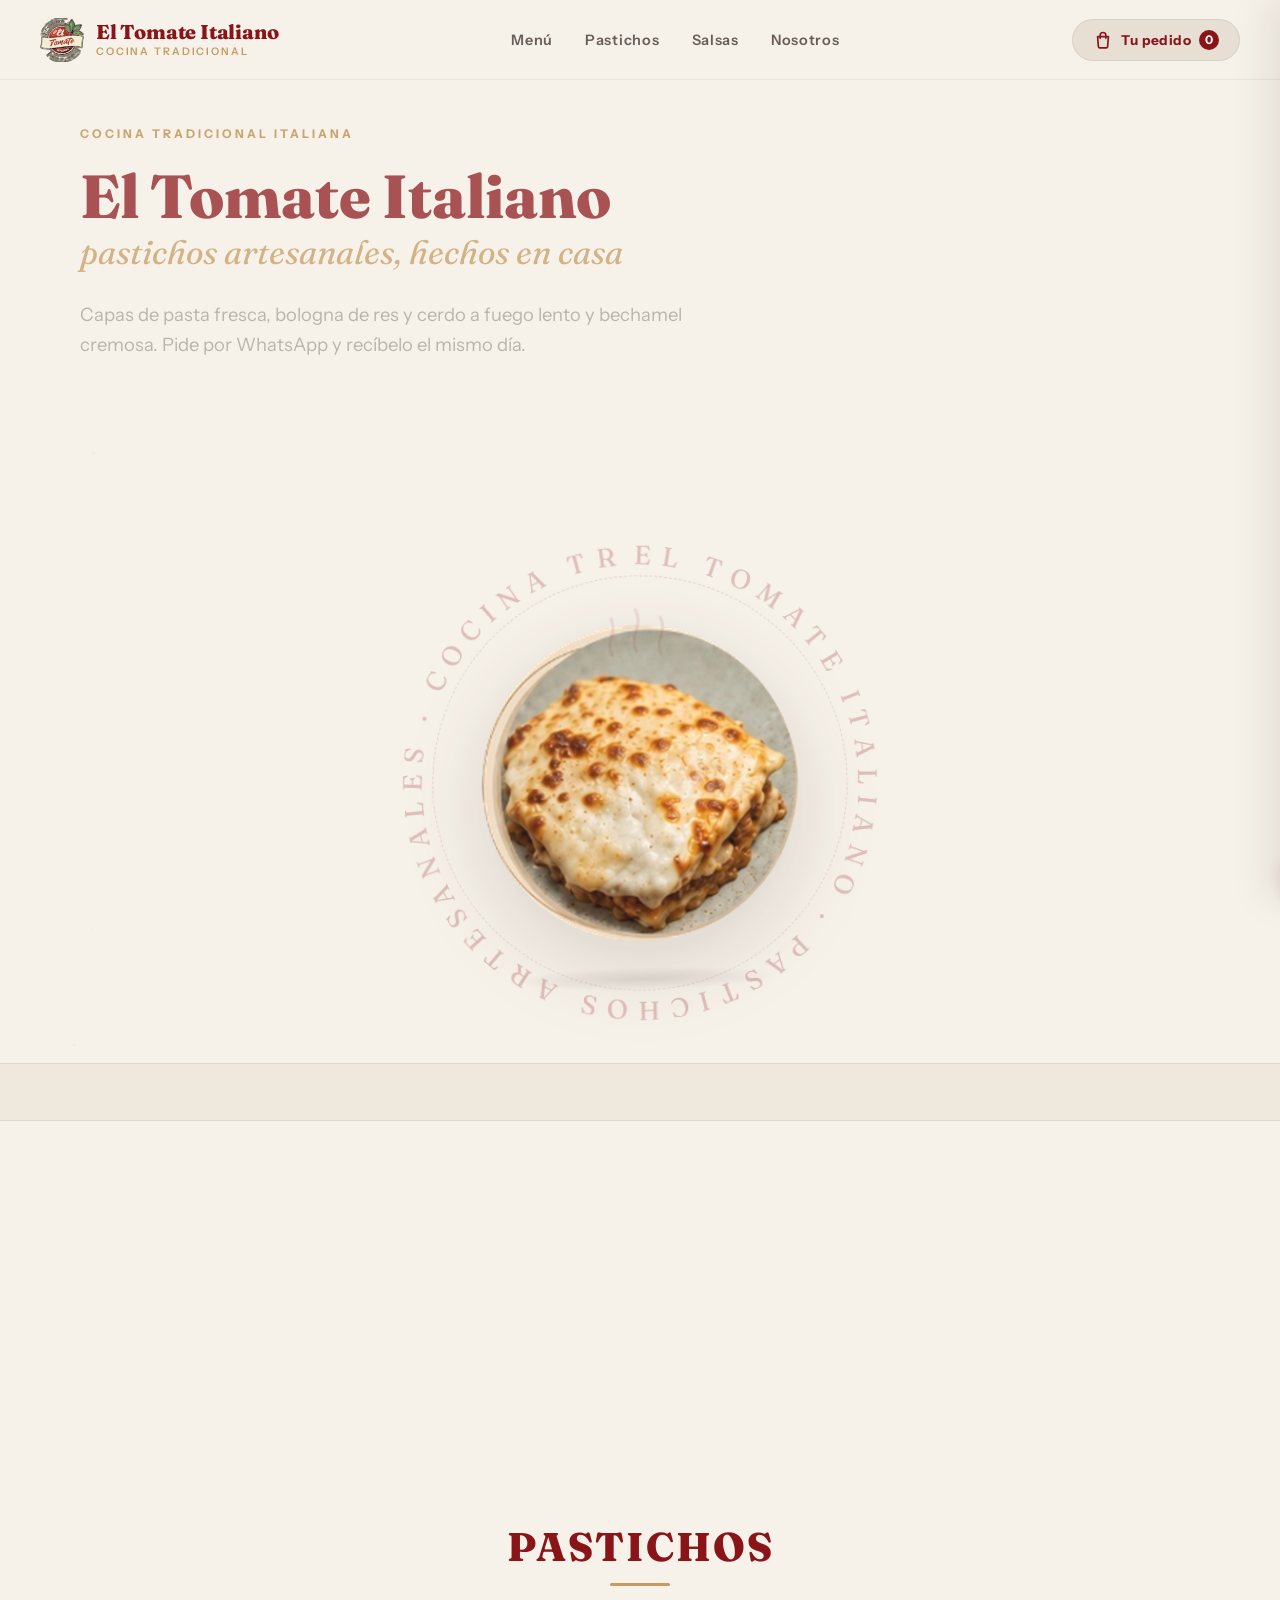
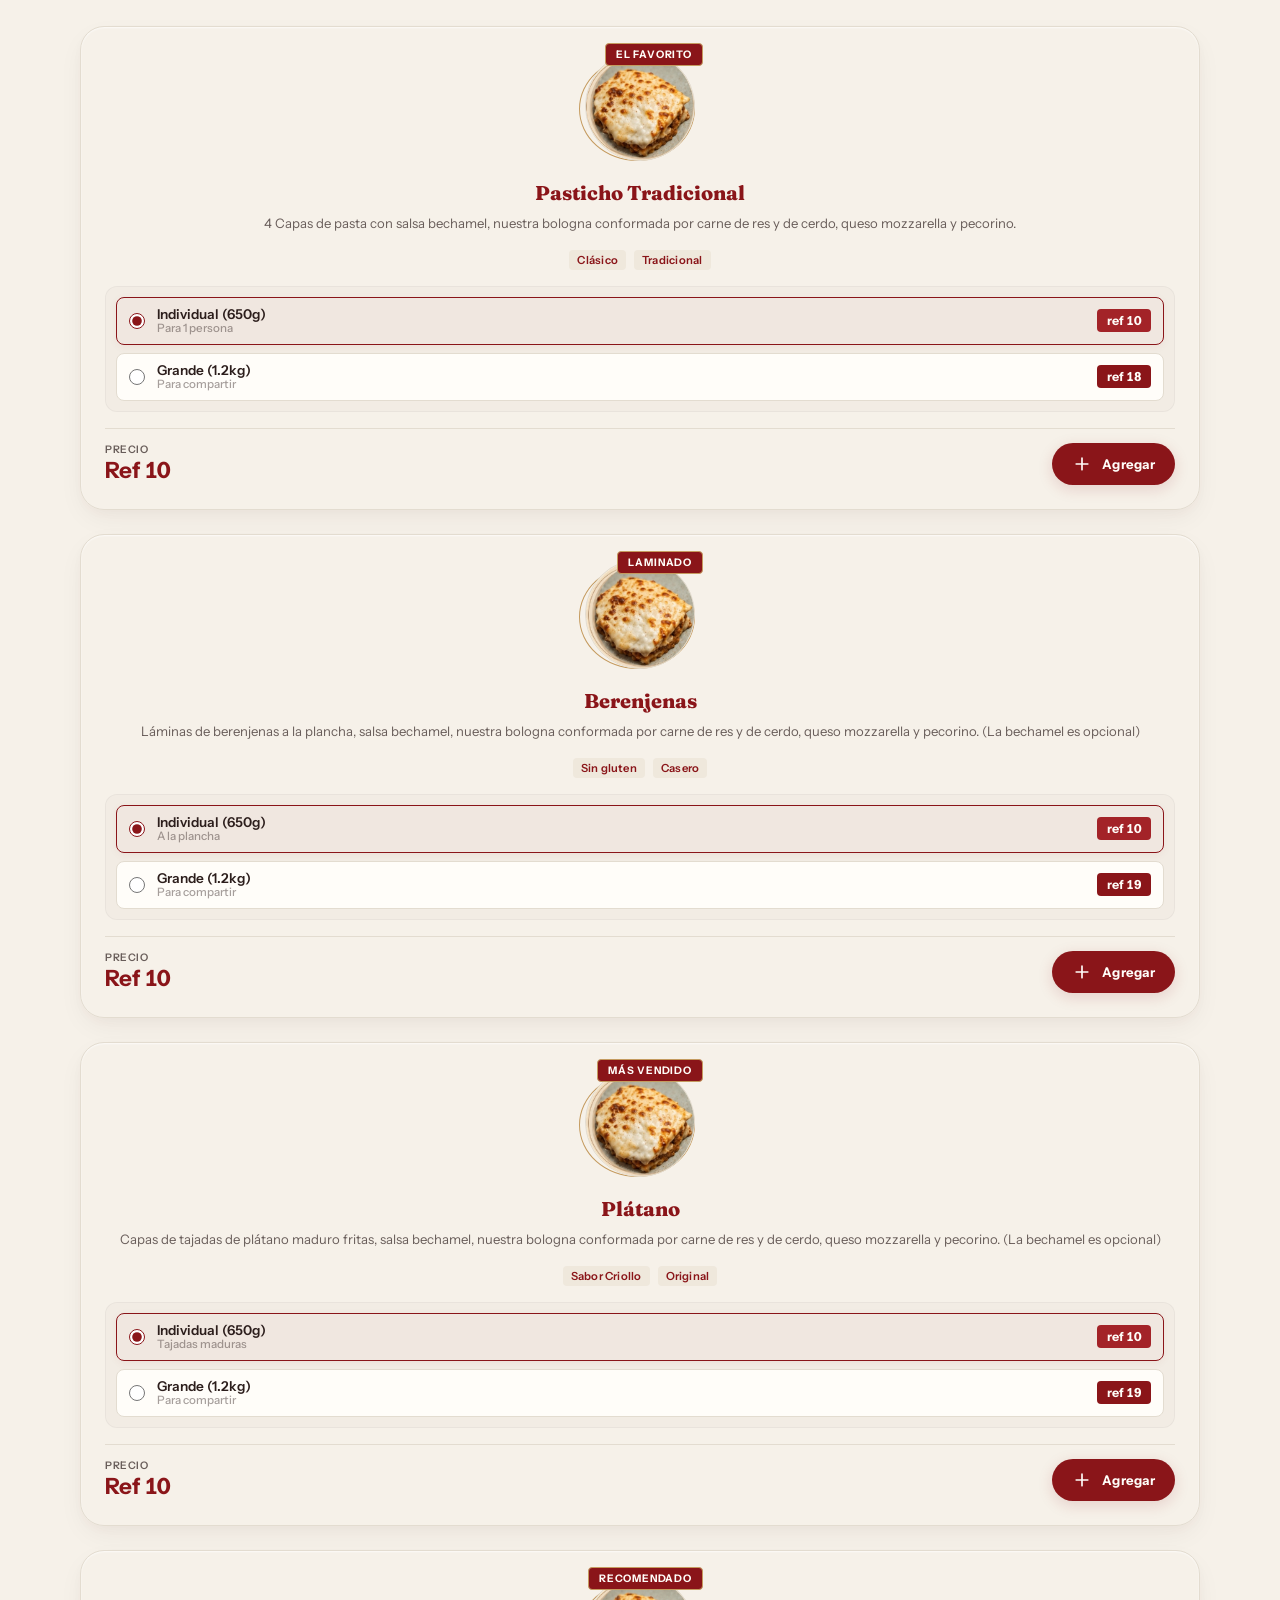
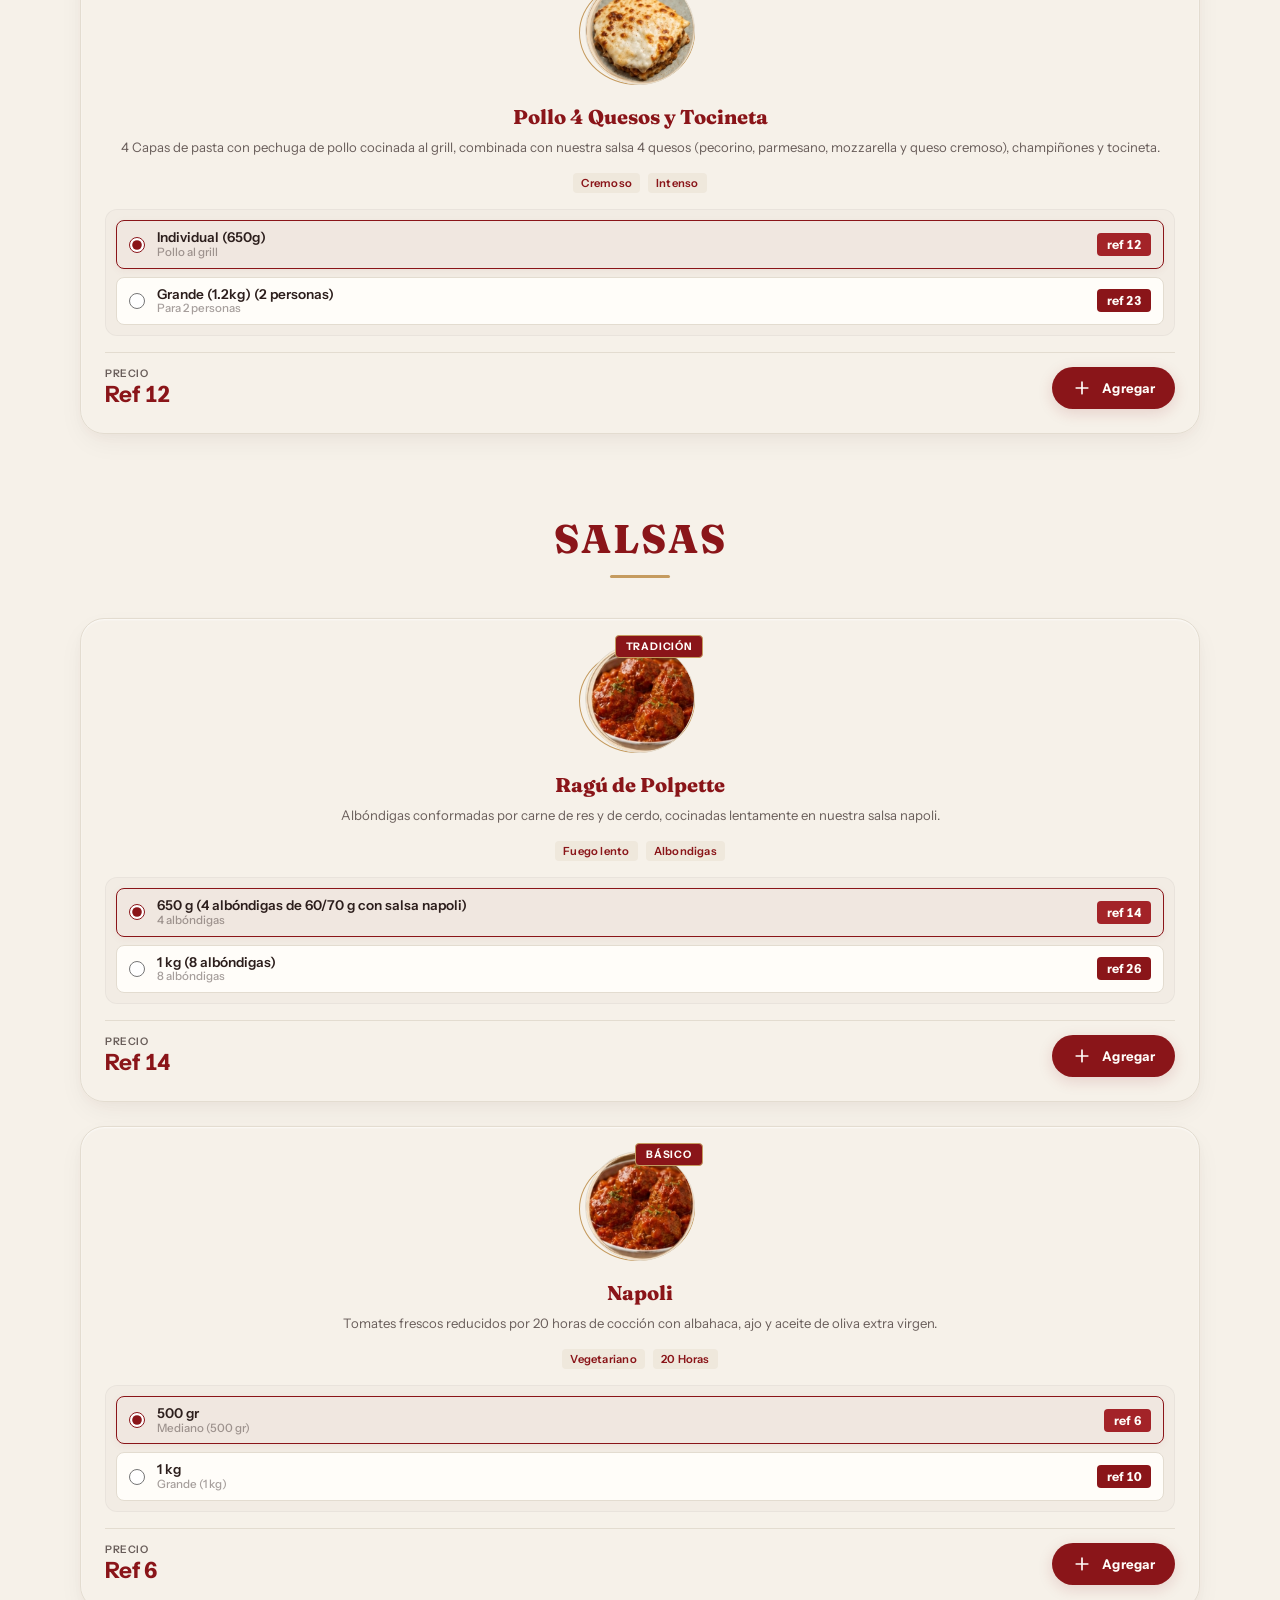
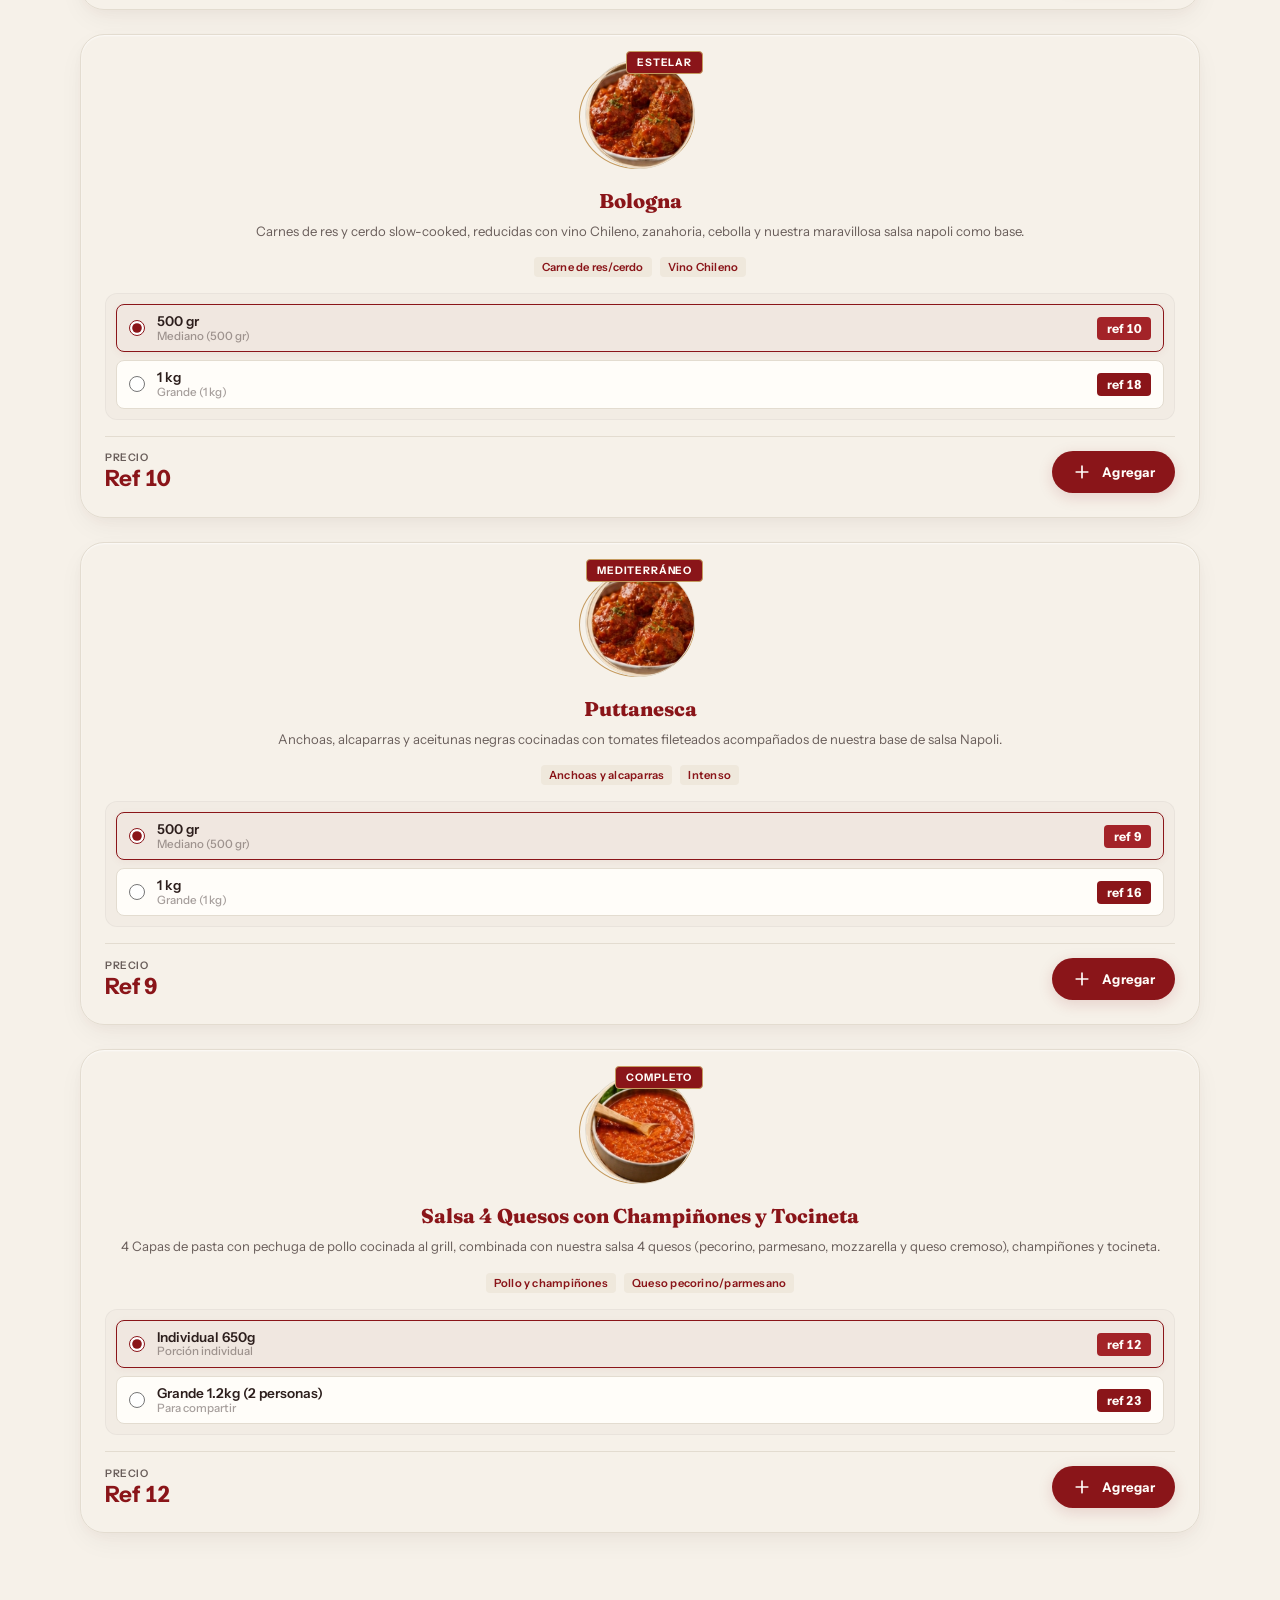
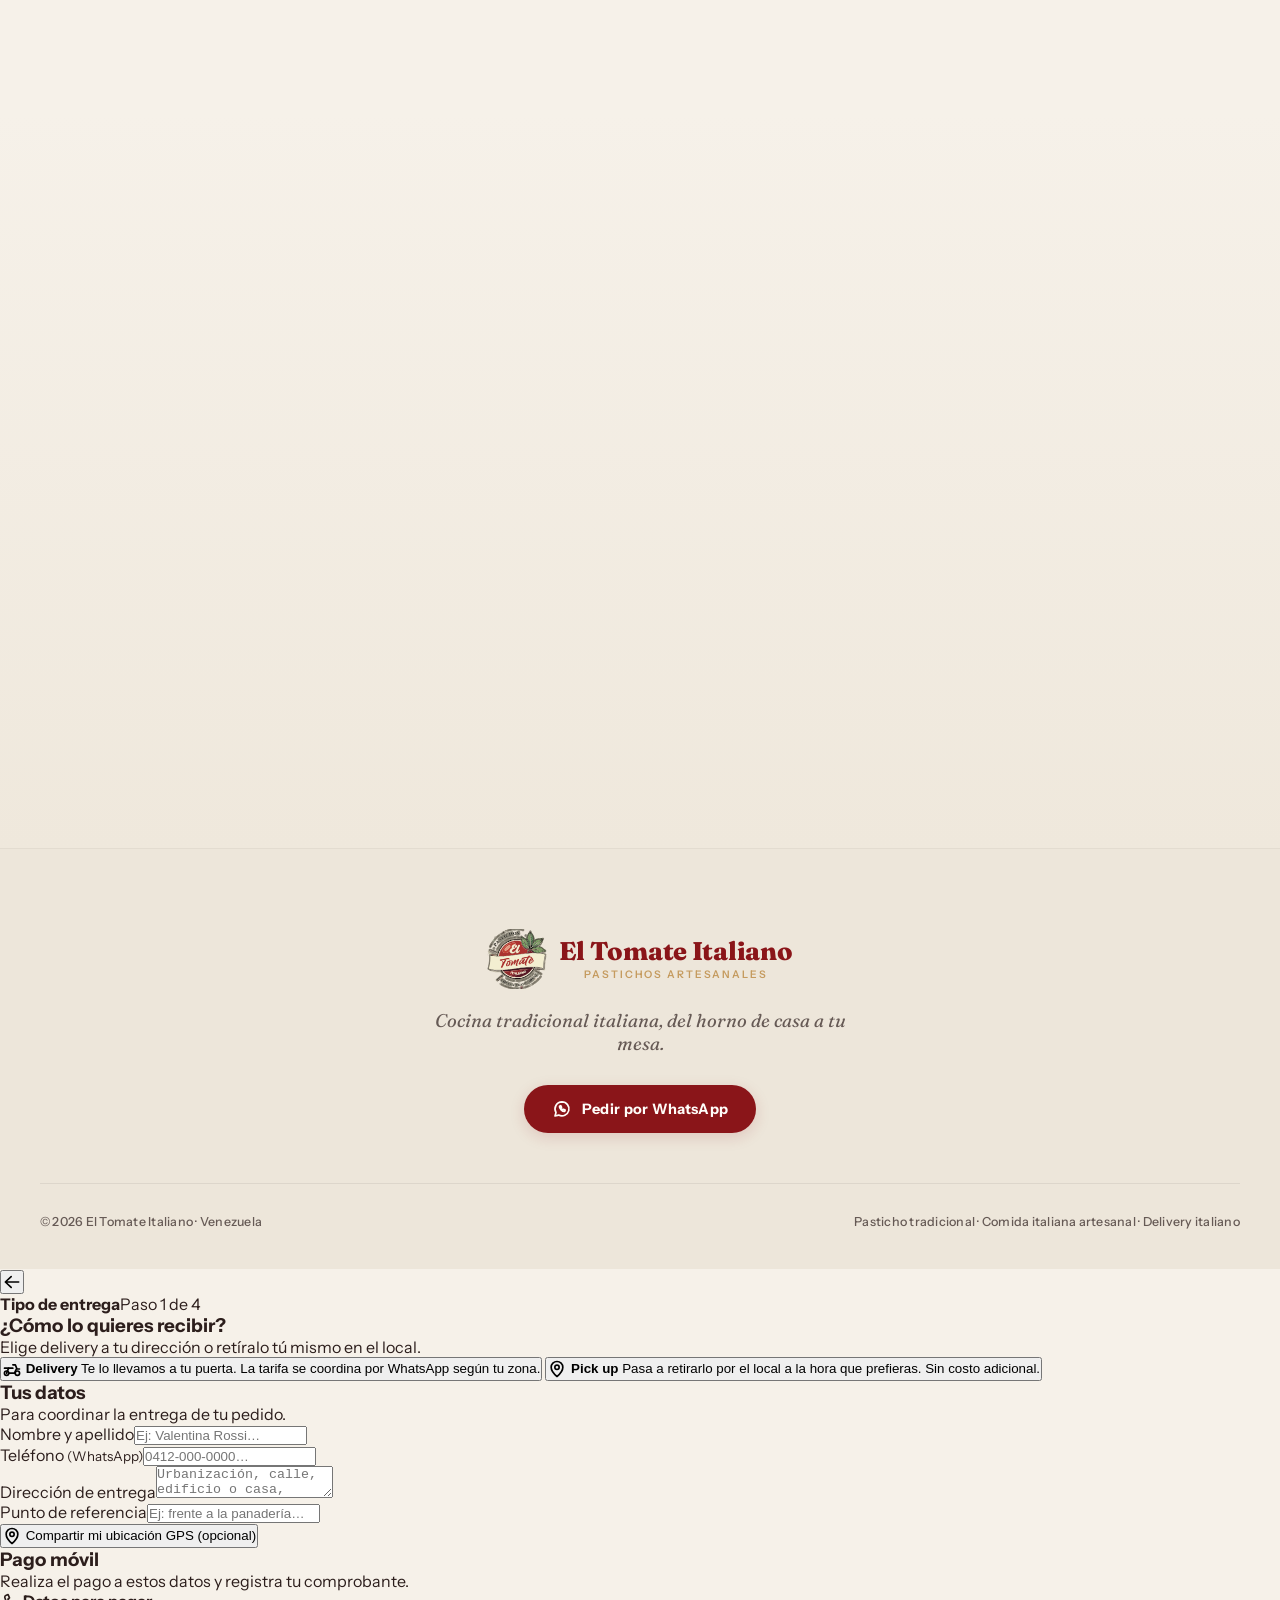
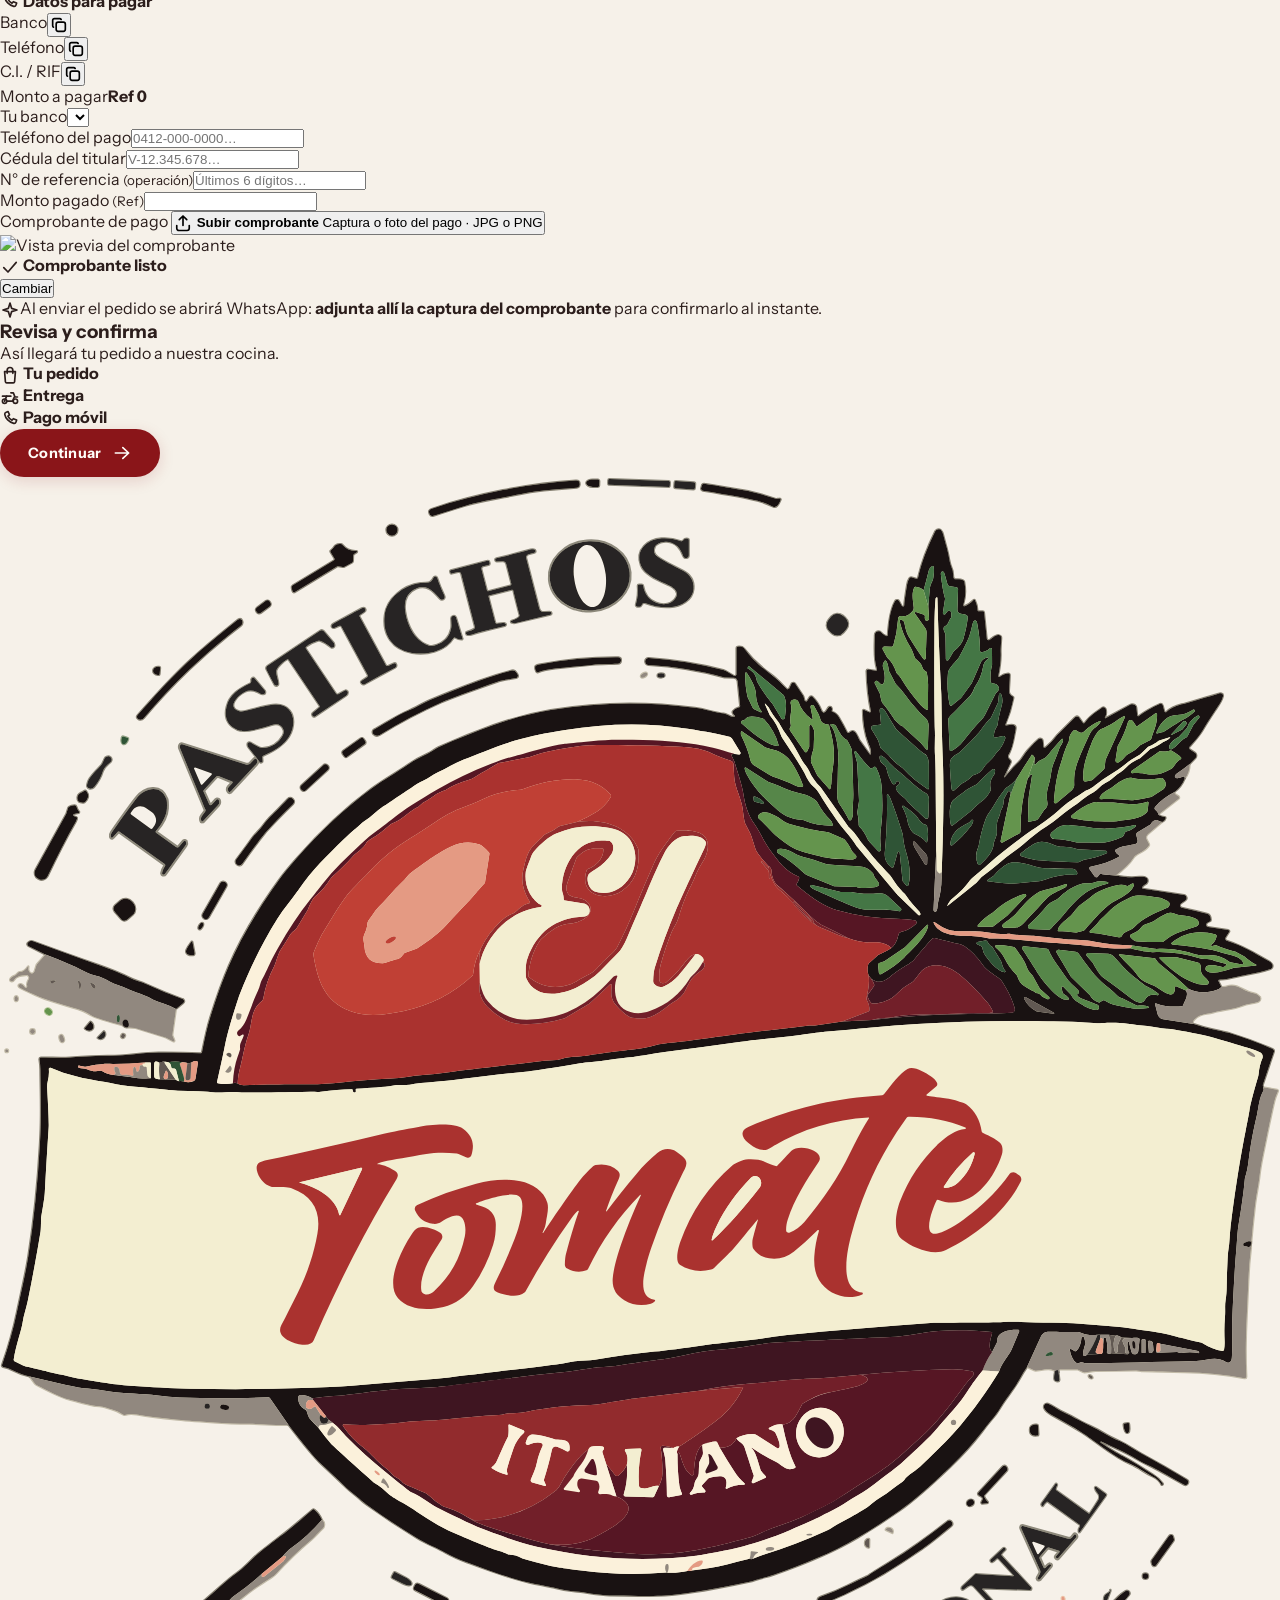
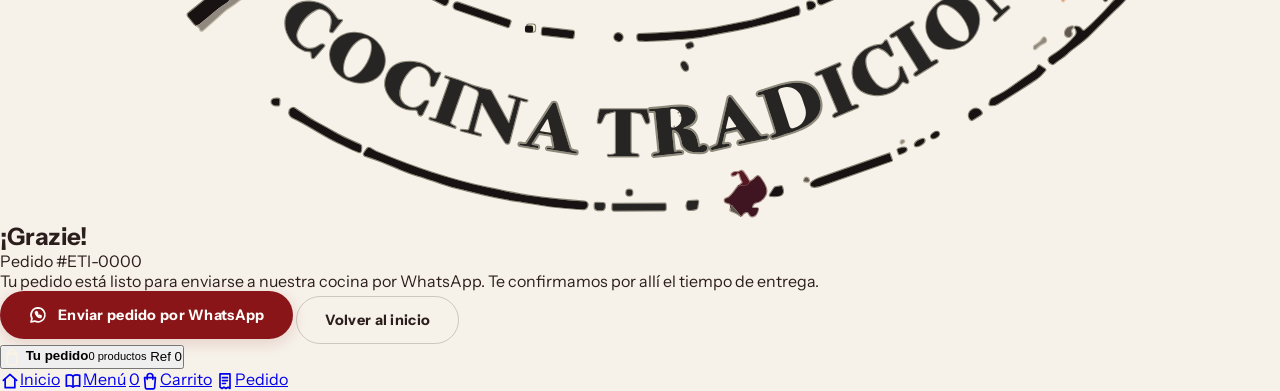
==== commit 56553c22: "Audit & UX refactor: Web Interface Guidelines & UI-UX Pro-Max compliance" ====
--- a/index.html
+++ b/index.html
@@ -1019,20 +1019,22 @@
   </div>
 </div>
 
+<a class="skip-link" href="#main">Saltar al contenido principal</a>
+
 <!-- ═══════════ TOPBAR ═══════════ -->
 <header class="topbar" id="topbar">
   <a class="brand" href="#inicio" data-nav="inicio">
     <div class="brand__logo-slot" aria-hidden="true"></div>
     <span class="brand__t"><span class="brand__n">El Tomate Italiano</span><span class="brand__s">Cocina tradicional</span></span>
   </a>
-  <nav class="topnav" aria-label="Secciones">
+  <nav class="topnav" aria-label="Secciones principales">
     <a href="#menu" data-nav="menu">Menú</a>
     <a href="#pastichos">Pastichos</a>
     <a href="#salsas">Salsas</a>
     <a href="#nosotros">Nosotros</a>
   </nav>
   <button class="cartbtn" id="cartOpen" aria-label="Abrir tu pedido">
-    <svg class="icon"><use href="#i-bag"/></svg> Tu pedido
+    <svg class="icon" aria-hidden="true"><use href="#i-bag"/></svg> Tu pedido
     <span class="badge" id="cartBadge">0</span>
   </button>
 </header>
@@ -1185,12 +1187,12 @@
     <div class="step" data-step="2">
       <h3 id="datosT">Tus datos</h3>
       <p id="datosP">Para coordinar la entrega de tu pedido.</p>
-      <div class="field"><label for="fNombre">Nombre y apellido</label><input class="in" id="fNombre" autocomplete="name" placeholder="Ej: Valentina Rossi"/></div>
-      <div class="field"><label for="fTel">Teléfono <small>(WhatsApp)</small></label><input class="in" id="fTel" inputmode="tel" autocomplete="tel" placeholder="0412-000-0000"/></div>
+      <div class="field"><label for="fNombre">Nombre y apellido</label><input class="in" id="fNombre" autocomplete="name" spellcheck="false" placeholder="Ej: Valentina Rossi…"/></div>
+      <div class="field"><label for="fTel">Teléfono <small>(WhatsApp)</small></label><input class="in" id="fTel" type="tel" inputmode="tel" autocomplete="tel" spellcheck="false" placeholder="0412-000-0000…"/></div>
       <div data-only="delivery">
-        <div class="field"><label for="fDir">Dirección de entrega</label><textarea class="in" id="fDir" rows="2" placeholder="Urbanización, calle, edificio o casa, piso/apto"></textarea></div>
-        <div class="field"><label for="fRef">Punto de referencia</label><input class="in" id="fRef" placeholder="Ej: frente a la panadería"/></div>
-        <div class="field"><button class="geo" id="fGeo" type="button"><svg class="icon"><use href="#i-pin"/></svg> <span>Compartir mi ubicación GPS (opcional)</span></button></div>
+        <div class="field"><label for="fDir">Dirección de entrega</label><textarea class="in" id="fDir" rows="2" autocomplete="street-address" spellcheck="false" placeholder="Urbanización, calle, edificio o casa, piso/apto…"></textarea></div>
+        <div class="field"><label for="fRef">Punto de referencia</label><input class="in" id="fRef" autocomplete="off" spellcheck="false" placeholder="Ej: frente a la panadería…"/></div>
+        <div class="field"><button class="geo" id="fGeo" type="button"><svg class="icon" aria-hidden="true"><use href="#i-pin"/></svg> <span>Compartir mi ubicación GPS (opcional)</span></button></div>
       </div>
       <div data-only="pickup" hidden>
         <div class="field"><label for="fHora">Hora aproximada de retiro</label><input class="in" id="fHora" type="time"/></div>
@@ -1202,19 +1204,19 @@
       <h3>Pago móvil</h3>
       <p>Realiza el pago a estos datos y registra tu comprobante.</p>
       <div class="pmcard">
-        <h4><svg class="icon"><use href="#i-phone"/></svg> Datos para pagar</h4>
-        <div class="pmrow"><span>Banco</span><b id="pmBanco"></b><button class="copy" data-copy="pmBanco" aria-label="Copiar banco"><svg class="icon"><use href="#i-copy"/></svg></button></div>
-        <div class="pmrow"><span>Teléfono</span><b id="pmTel"></b><button class="copy" data-copy="pmTel" aria-label="Copiar teléfono"><svg class="icon"><use href="#i-copy"/></svg></button></div>
-        <div class="pmrow"><span>C.I. / RIF</span><b id="pmCi"></b><button class="copy" data-copy="pmCi" aria-label="Copiar cédula"><svg class="icon"><use href="#i-copy"/></svg></button></div>
+        <h4><svg class="icon" aria-hidden="true"><use href="#i-phone"/></svg> Datos para pagar</h4>
+        <div class="pmrow"><span>Banco</span><b id="pmBanco"></b><button class="copy" data-copy="pmBanco" aria-label="Copiar banco"><svg class="icon" aria-hidden="true"><use href="#i-copy"/></svg></button></div>
+        <div class="pmrow"><span>Teléfono</span><b id="pmTel"></b><button class="copy" data-copy="pmTel" aria-label="Copiar teléfono"><svg class="icon" aria-hidden="true"><use href="#i-copy"/></svg></button></div>
+        <div class="pmrow"><span>C.I. / RIF</span><b id="pmCi"></b><button class="copy" data-copy="pmCi" aria-label="Copiar cédula"><svg class="icon" aria-hidden="true"><use href="#i-copy"/></svg></button></div>
         <div class="pmtotal"><span>Monto a pagar</span><b id="pmMonto">Ref 0</b></div>
       </div>
       <div class="frow">
-        <div class="field"><label for="fBanco">Tu banco</label><select class="in" id="fBanco"></select></div>
-        <div class="field"><label for="fPmTel">Teléfono del pago</label><input class="in" id="fPmTel" inputmode="tel" placeholder="0412-000-0000"/></div>
+        <div class="field"><label for="fBanco">Tu banco</label><select class="in" id="fBanco" name="banco"></select></div>
+        <div class="field"><label for="fPmTel">Teléfono del pago</label><input class="in" id="fPmTel" type="tel" inputmode="tel" spellcheck="false" placeholder="0412-000-0000…"/></div>
       </div>
       <div class="frow">
-        <div class="field"><label for="fCi">Cédula del titular</label><input class="in" id="fCi" inputmode="numeric" placeholder="V-12.345.678"/></div>
-        <div class="field"><label for="fOp">N° de referencia <small>(operación)</small></label><input class="in" id="fOp" inputmode="numeric" placeholder="Últimos 6 dígitos"/></div>
+        <div class="field"><label for="fCi">Cédula del titular</label><input class="in" id="fCi" inputmode="numeric" spellcheck="false" placeholder="V-12.345.678…"/></div>
+        <div class="field"><label for="fOp">N° de referencia <small>(operación)</small></label><input class="in" id="fOp" inputmode="numeric" spellcheck="false" placeholder="Últimos 6 dígitos…"/></div>
       </div>
       <div class="field"><label for="fMonto">Monto pagado <small>(Ref)</small></label><input class="in" id="fMonto" inputmode="decimal"/></div>
       <div class="field">
--- a/css/styles.css
+++ b/css/styles.css
@@ -43,11 +43,52 @@
   --radius-btn: 50px;
 }
 
-/* Reset Base */
+/* Reset Base & Accesibilidad */
 *, *::before, *::after {
   box-sizing: border-box;
   margin: 0;
   padding: 0;
+}
+
+:focus-visible {
+  outline: 2px solid var(--rosso);
+  outline-offset: 3px;
+  border-radius: 4px;
+}
+
+.skip-link {
+  position: absolute;
+  top: -100px;
+  left: 16px;
+  background: var(--rosso);
+  color: var(--panna-pure);
+  padding: 10px 18px;
+  border-radius: 8px;
+  z-index: 10000;
+  transition: top 0.2s var(--ease-out);
+  font-weight: 700;
+  text-decoration: none;
+  box-shadow: 0 4px 12px rgba(138, 21, 25, 0.3);
+}
+.skip-link:focus {
+  top: 16px;
+}
+
+h1, h2, h3, h4, h5, h6 {
+  text-wrap: balance;
+}
+
+.card__price, .cart-item__price, .trow, .orderbar__p, .size-option b, .pmcard b, .trow b {
+  font-variant-numeric: tabular-nums;
+}
+
+@media (prefers-reduced-motion: reduce) {
+  *, ::before, ::after {
+    animation-duration: 0.01ms !important;
+    animation-iteration-count: 1 !important;
+    transition-duration: 0.01ms !important;
+    scroll-behavior: auto !important;
+  }
 }
 
 html {
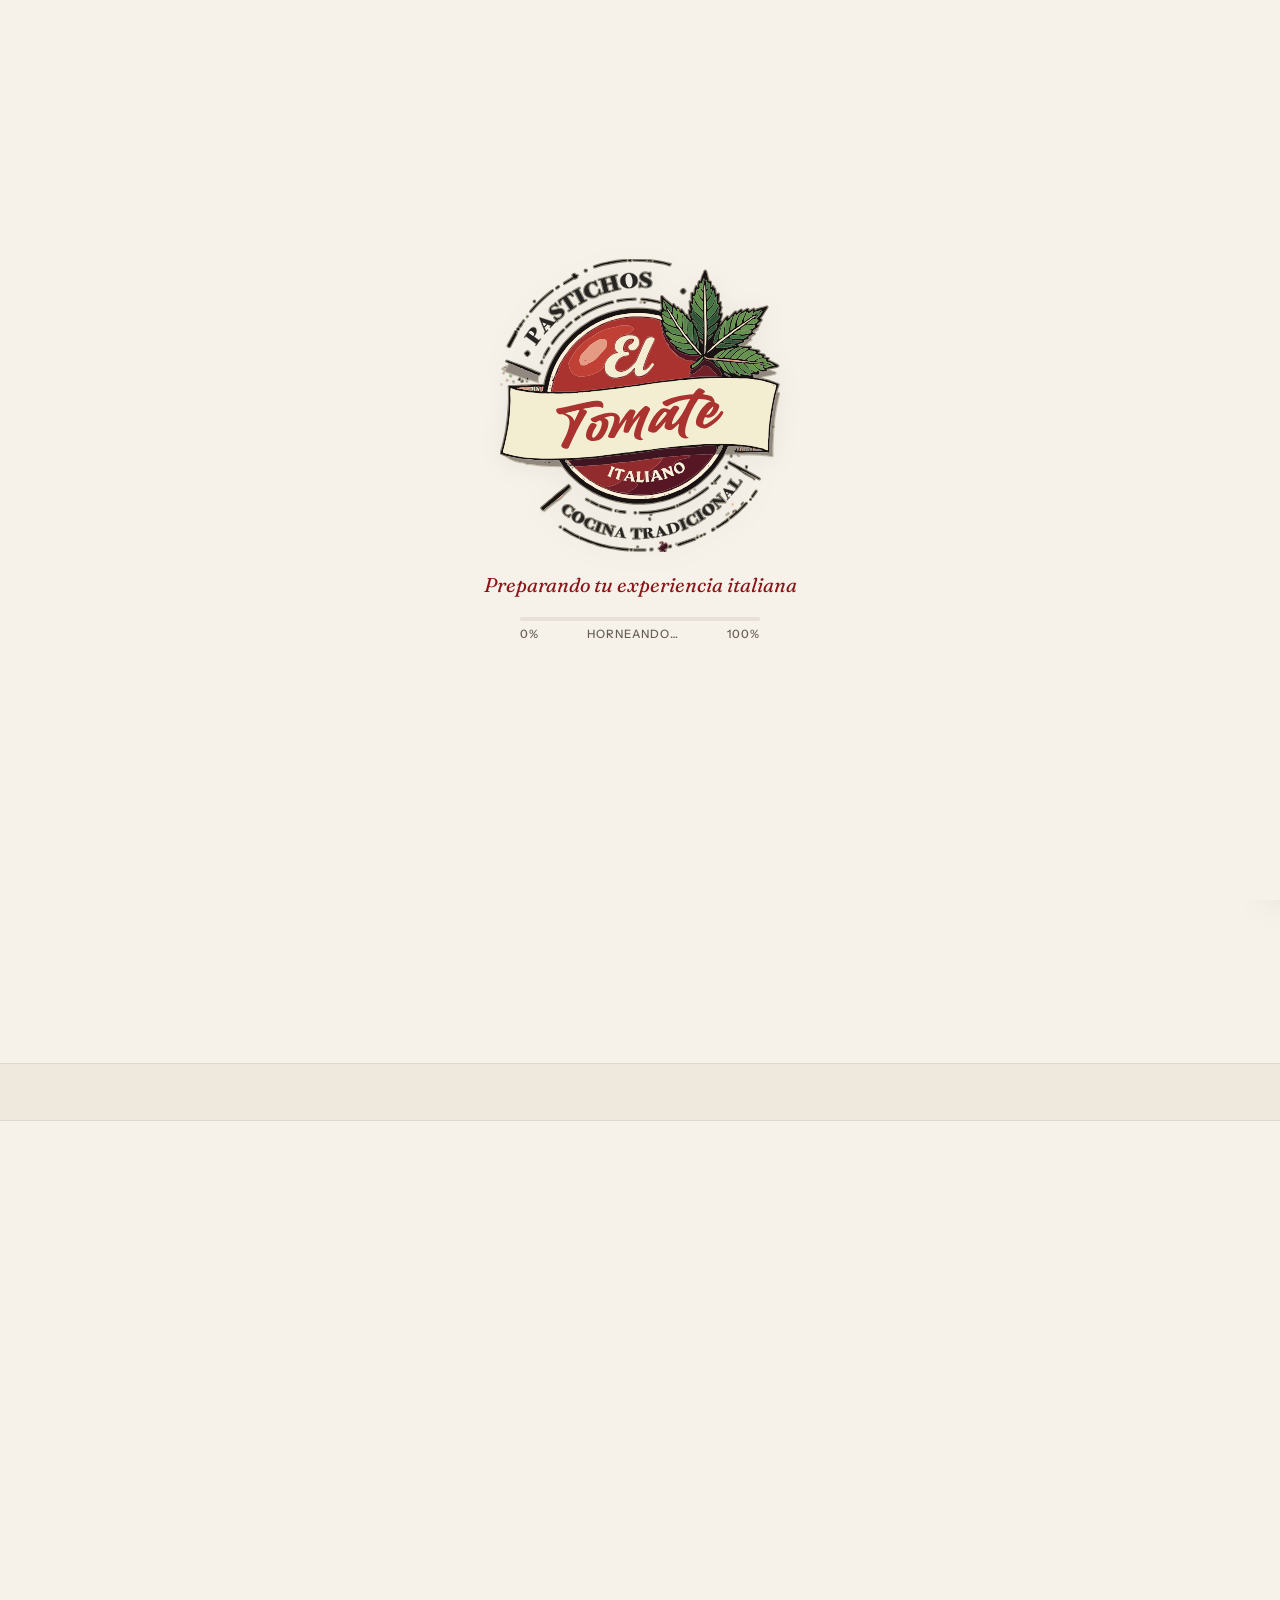
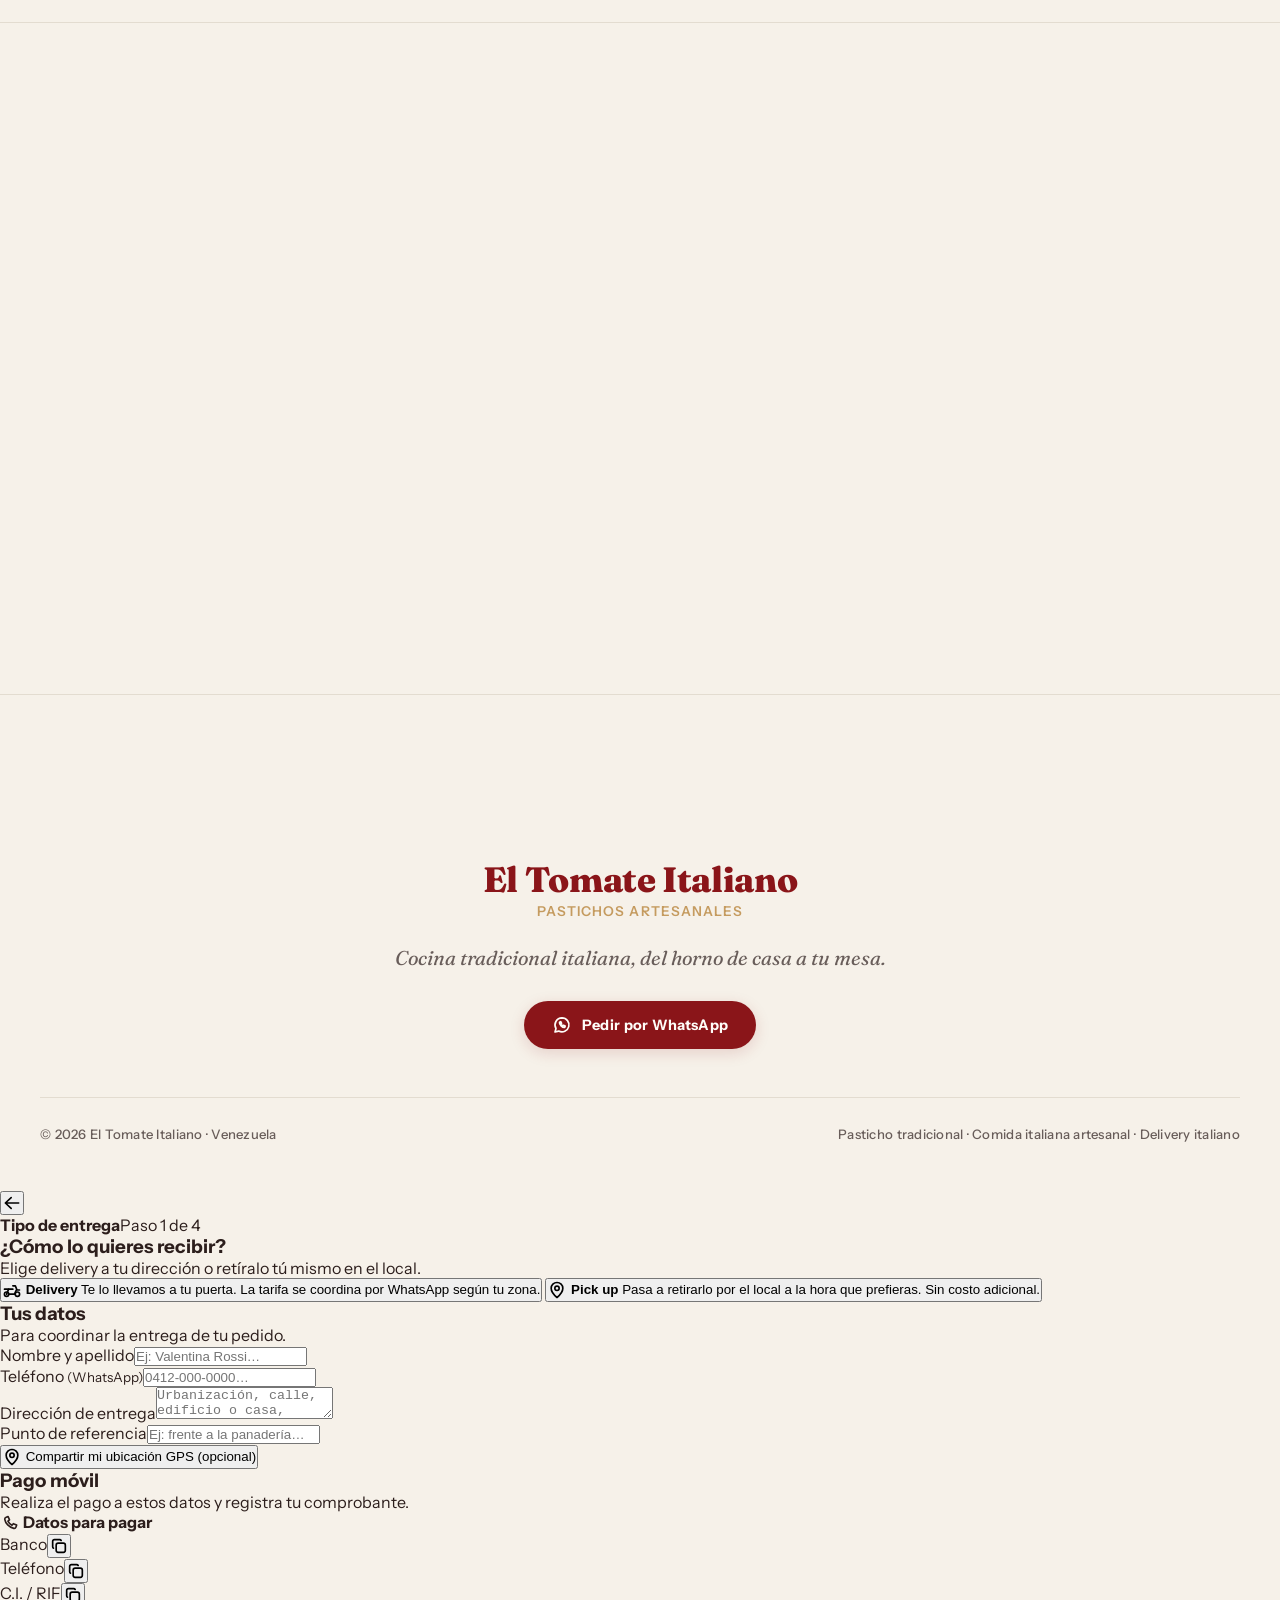
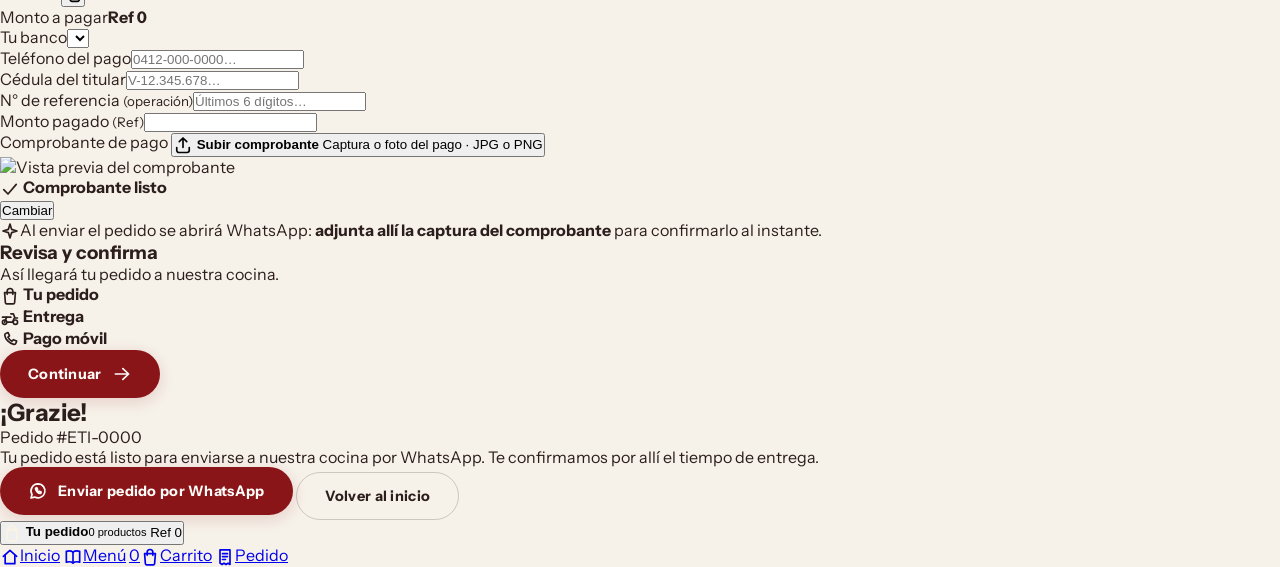
==== commit 211e6024: "Fix font 404 preloads, web manifest icons and checkout interaction feedback" ====
--- a/index.html
+++ b/index.html
@@ -14,8 +14,9 @@
 <meta property="og:description" content="Cocina tradicional italiana. Pide tu pasticho por WhatsApp: delivery o pick up, con pago móvil."/>
 <meta property="og:image" content="assets/og.jpg"/>
 <meta property="og:type" content="restaurant.restaurant"/>
-<link rel="preload" href="assets/fonts/fraunces-latin-standard-normal.woff2" as="font" type="font/woff2" crossorigin/>
-<link rel="preload" href="assets/fonts/instrument-sans-latin-standard-normal.woff2" as="font" type="font/woff2" crossorigin/>
+<link rel="preconnect" href="https://fonts.googleapis.com">
+<link rel="preconnect" href="https://fonts.gstatic.com" crossorigin>
+<link href="https://fonts.googleapis.com/css2?family=Fraunces:ital,opsz,wght@0,9..144,100..900;1,9..144,100..900&family=Instrument+Sans:ital,wght@0,400..700;1,400..700&display=swap" rel="stylesheet">
 <link rel="stylesheet" href="css/styles.css"/>
 <script type="application/ld+json">
 {"@context":"https://schema.org","@type":"Restaurant","name":"El Tomate Italiano","servesCuisine":["Italiana","Pasticho"],"slogan":"Pastichos artesanales · Cocina tradicional italiana","priceRange":"$$","acceptsReservations":"False","hasMenu":{"@type":"Menu","hasMenuSection":[{"@type":"MenuSection","name":"Pastichos"},{"@type":"MenuSection","name":"Salsas"}]},"areaServed":"Venezuela"}
--- a/css/styles.css
+++ b/css/styles.css
@@ -1006,8 +1006,9 @@
 
 /* ═══════════ SECCIÓN NUESTRA HISTORIA ═══════════ */
 .story {
-  padding: 100px 40px;
-  background: linear-gradient(180deg, var(--bg-dark) 0%, #efe8dc 100%);
+  padding: 96px 32px;
+  background: var(--bg-dark); /* Tono crema cálido uniforme */
+  border-top: 1px solid var(--border-color);
   display: flex;
   align-items: center;
   justify-content: center;
@@ -1016,13 +1017,13 @@
 }
 
 .story__card {
-  max-width: 800px;
-  background: var(--bg-card);
-  border: 1px solid var(--oro);
-  padding: 50px 60px;
+  max-width: 840px;
+  background: var(--bg-dark); /* Beige idéntico al fondo */
+  border: 1px solid var(--border-color);
+  padding: 48px 56px;
   border-radius: var(--radius-outer);
   text-align: center;
-  box-shadow: 0 15px 35px rgba(44, 30, 28, 0.05);
+  box-shadow: 0 12px 30px rgba(44, 30, 28, 0.05);
   position: relative;
 }
 
@@ -1065,7 +1066,7 @@
   gap: 8px;
   font-size: 0.85rem;
   color: var(--text-main);
-  background: var(--bg-light);
+  background: rgba(44, 30, 28, 0.03);
   padding: 8px 16px;
   border-radius: 30px;
   border: 1px solid var(--border-color);
@@ -1079,9 +1080,9 @@
 
 /* ═══════════ FOOTER ═══════════ */
 .footer {
-  background: #ede6da;
+  background: var(--bg-dark); /* Tono crema cálido uniforme */
   border-top: 1px solid var(--border-color);
-  padding: 80px 40px 40px 40px;
+  padding: 80px 32px 48px 32px;
   position: relative;
   z-index: 5;
 }
@@ -1093,36 +1094,66 @@
   flex-direction: column;
   align-items: center;
   text-align: center;
-  margin-bottom: 50px;
+  margin-bottom: 48px;
 }
 .footer__in .brand {
-  margin-bottom: 20px;
-}
-.footer__in .brand svg, .footer__in .brand__logo-slot {
-  width: 60px;
-  height: 60px;
+  display: flex;
+  flex-direction: column;
+  align-items: center;
+  gap: 14px;
+  margin-bottom: 24px;
+  text-decoration: none;
+}
+.footer__in .brand__logo-slot {
+  width: 72px;
+  height: 72px;
+}
+.footer__in .brand__logo-slot svg {
+  width: 100%;
+  height: 100%;
+  display: block;
+}
+.footer__in .brand__t {
+  display: flex;
+  flex-direction: column;
+  align-items: center;
+  text-align: center;
 }
 .footer__in .brand__n {
-  font-size: 1.6rem;
+  font-family: var(--font-serif);
+  font-size: 2.2rem;
+  color: var(--rosso);
+  font-weight: 800;
+  line-height: 1.1;
+}
+.footer__in .brand__s {
+  font-size: 0.85rem;
+  color: var(--oro);
+  text-transform: uppercase;
+  letter-spacing: 0.08em;
+  font-weight: 600;
+  margin-top: 4px;
 }
 
 .footer__claim {
   font-family: var(--font-serif);
   font-style: italic;
-  font-size: 1.15rem;
+  font-size: 1.25rem;
   color: var(--text-muted);
-  max-width: 460px;
-  margin-bottom: 30px;
+  max-width: 520px;
+  margin-bottom: 28px;
+  line-height: 1.5;
 }
 
 .footer__base {
   max-width: 1200px;
   margin: 0 auto;
-  border-top: 1px solid rgba(44, 30, 28, 0.08);
-  padding-top: 30px;
+  border-top: 1px solid var(--border-color);
+  padding-top: 28px;
   display: flex;
   justify-content: space-between;
-  font-size: 0.78rem;
+  align-items: center;
+  font-size: 0.82rem;
   color: var(--text-muted);
   letter-spacing: 0.02em;
   font-weight: 500;
@@ -2045,7 +2076,9 @@
   left: 0;
   width: 100%;
   height: 64px;
-  background: var(--panna-pure);
+  background: rgba(246, 241, 233, 0.92);
+  backdrop-filter: blur(16px);
+  -webkit-backdrop-filter: blur(16px);
   border-top: 1px solid var(--border-color);
   z-index: 90;
   display: none;
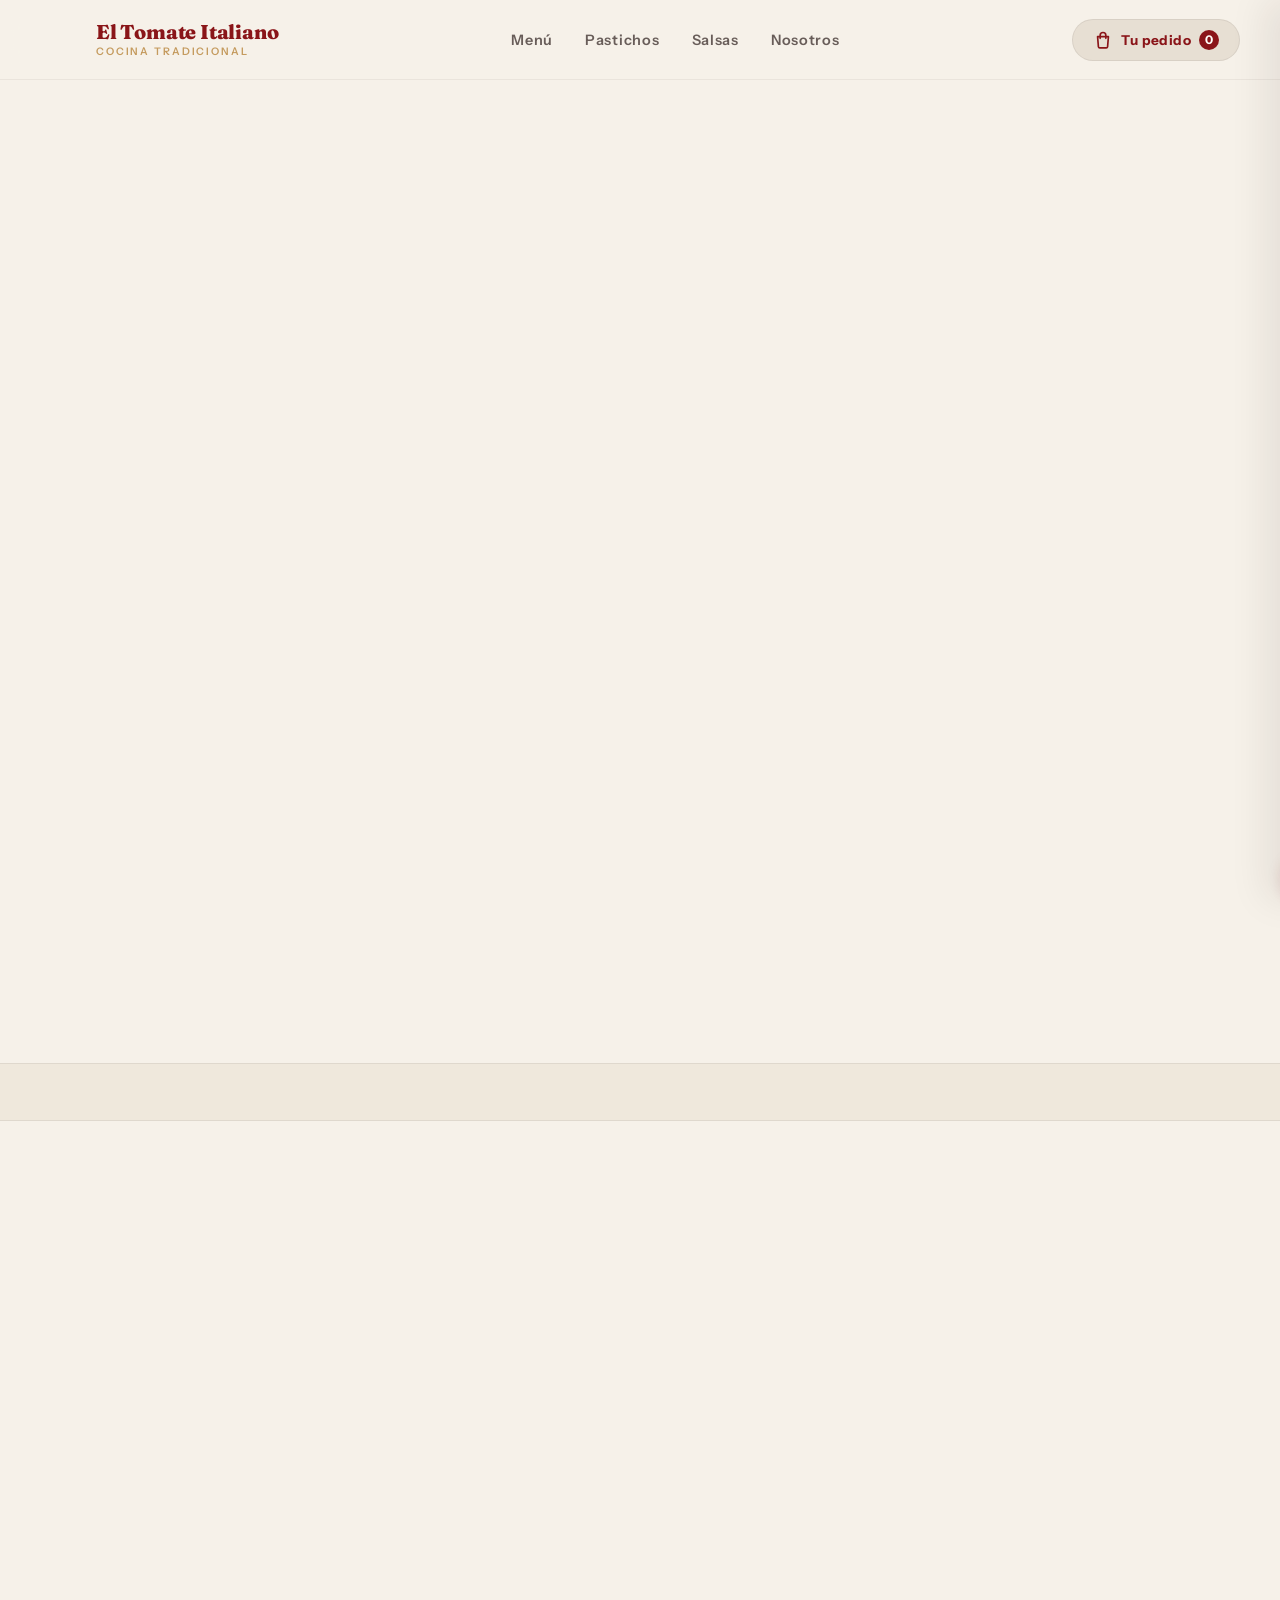
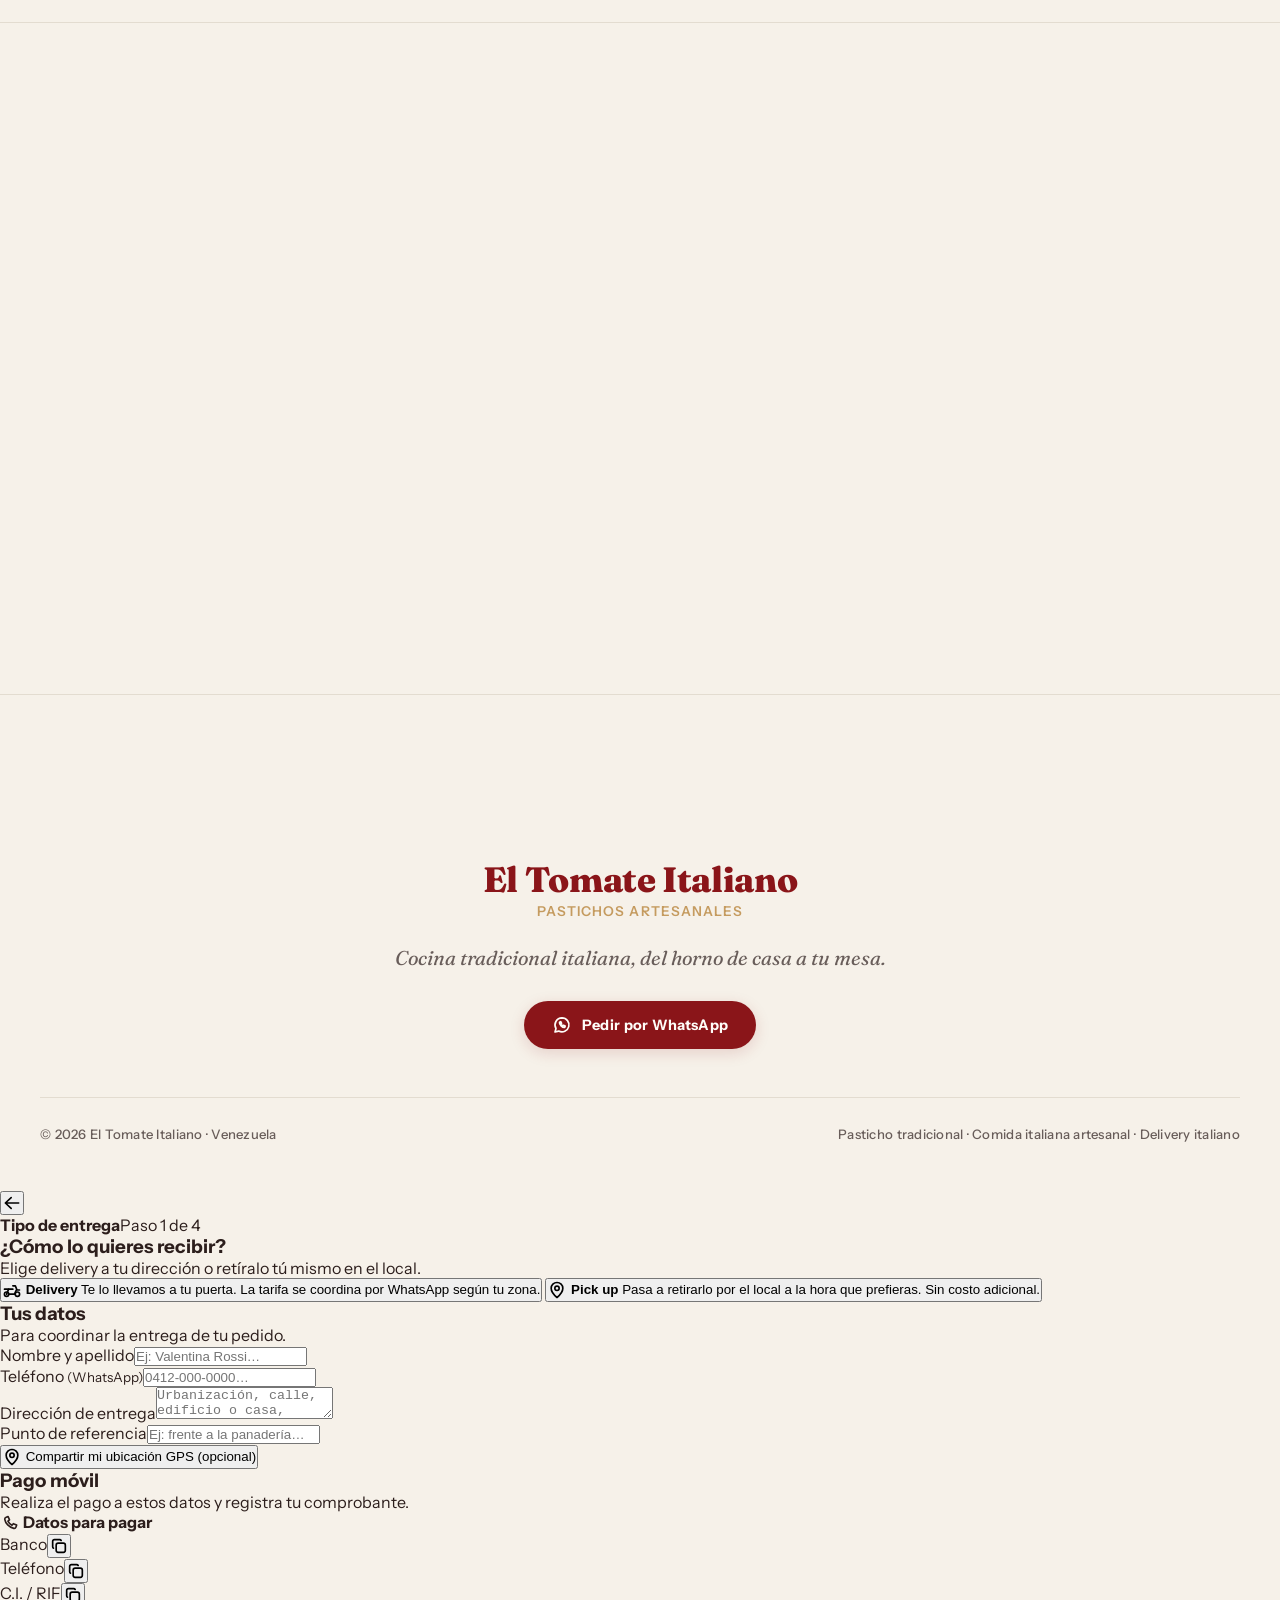
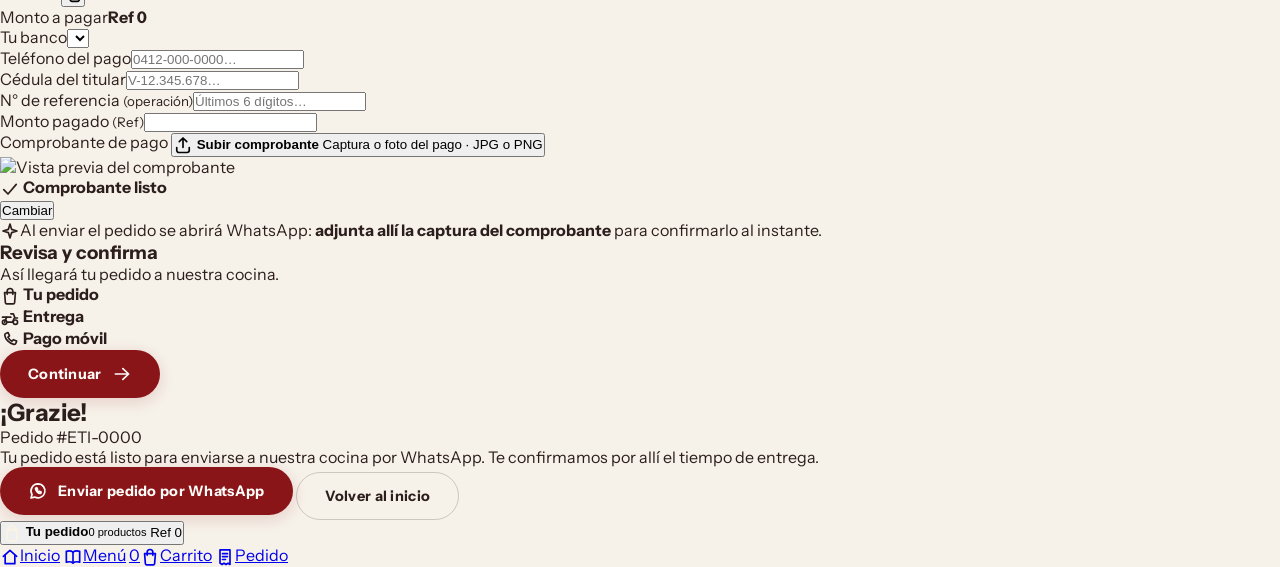
==== commit f4cddd0b: "Add inline emergency script fallback so preloader never freezes" ====
--- a/index.html
+++ b/index.html
@@ -1020,6 +1020,14 @@
   </div>
 </div>
 
+<script>
+  // Fallback de emergencia infalible inline: El preloader NUNCA se congela
+  setTimeout(function() {
+    var p = document.getElementById("pre");
+    if (p) p.classList.add("fade-out");
+  }, 1200);
+</script>
+
 <a class="skip-link" href="#main">Saltar al contenido principal</a>
 
 <!-- ═══════════ TOPBAR ═══════════ -->
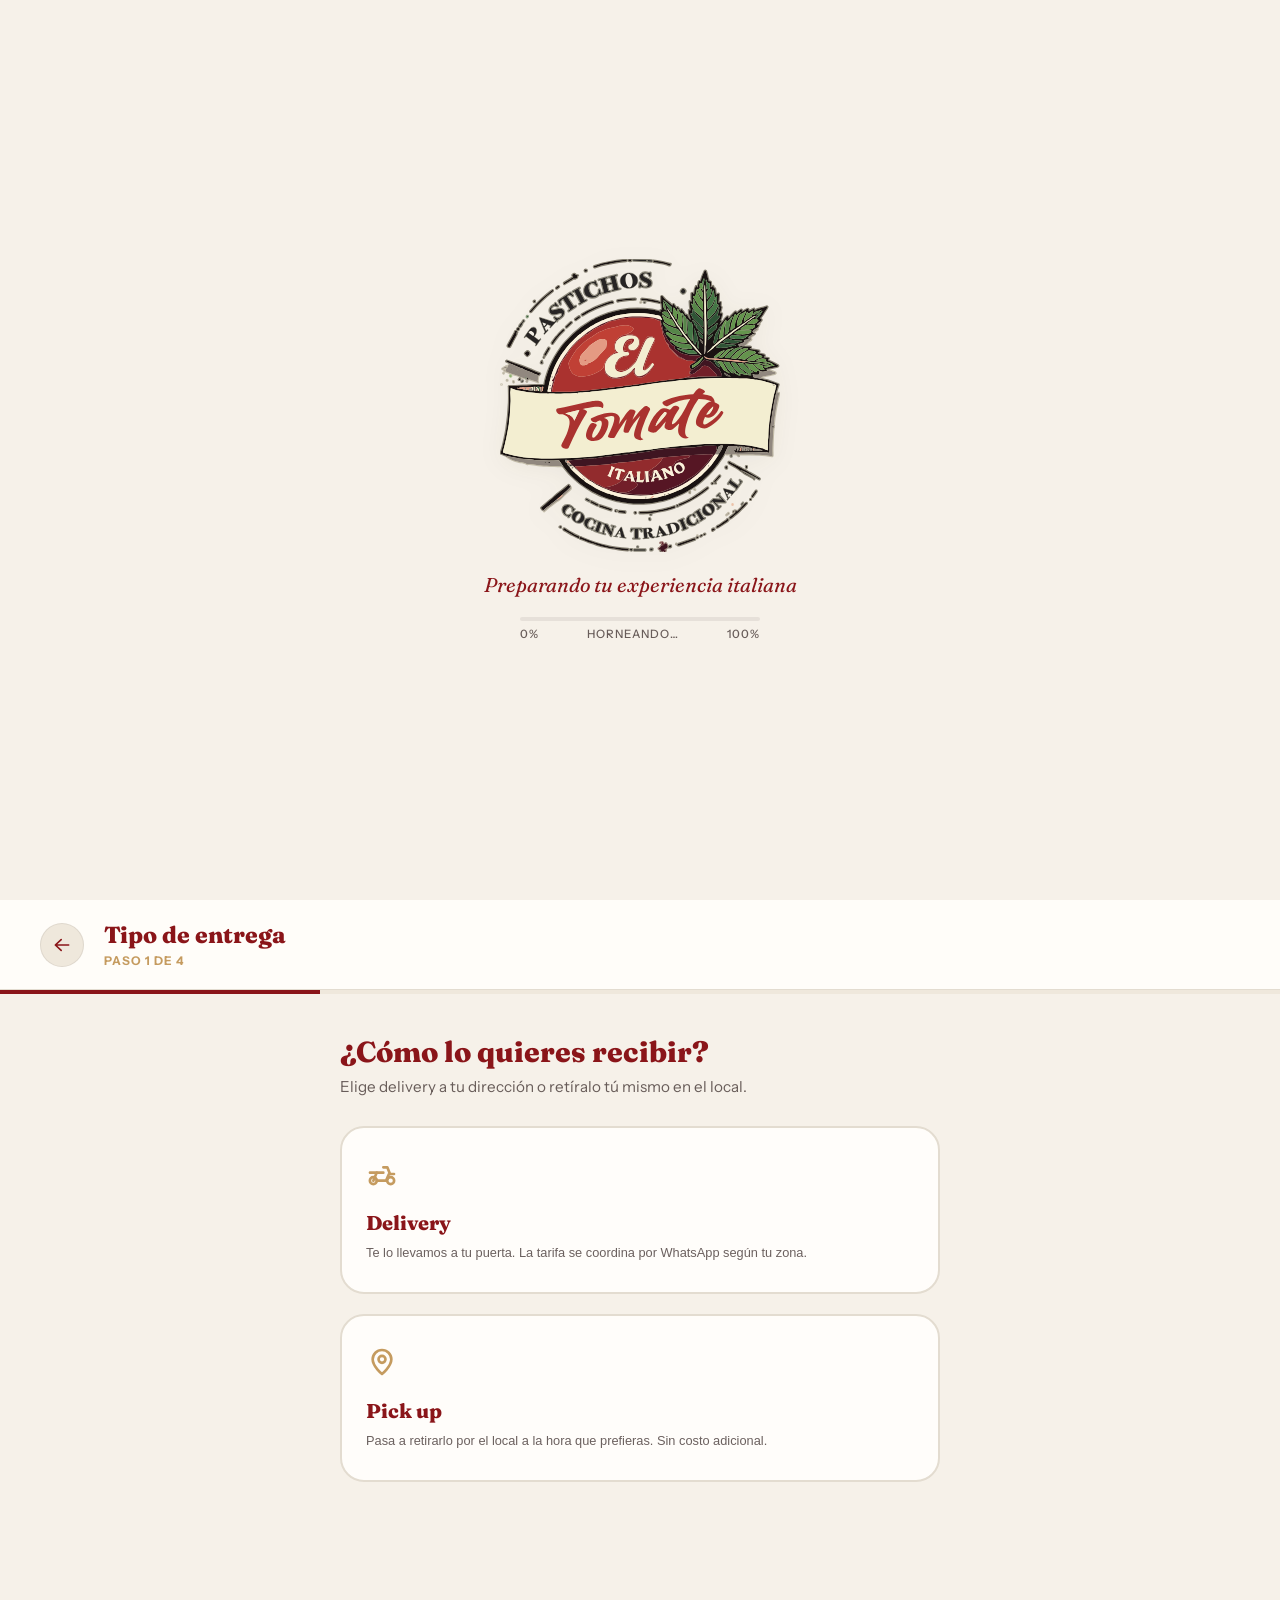
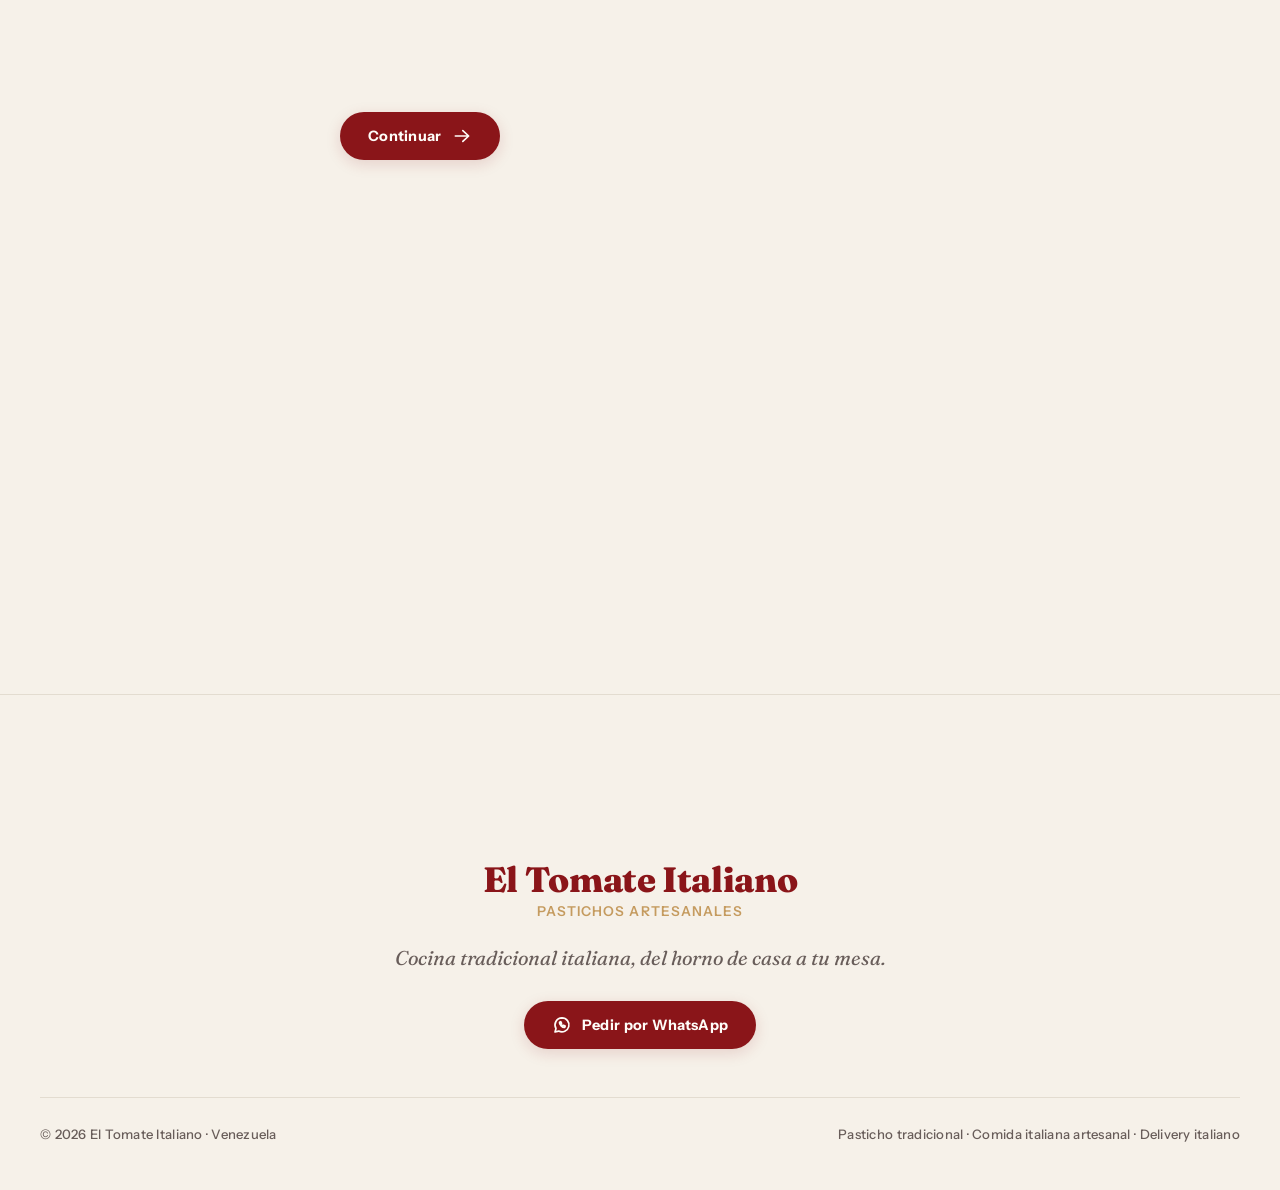
==== commit a7cab7f0: "Update official WhatsApp number to +584142095922 (Arturo Riccardi), pre-load GSAP in head, and impro" ====
--- a/index.html
+++ b/index.html
@@ -18,6 +18,8 @@
 <link rel="preconnect" href="https://fonts.gstatic.com" crossorigin>
 <link href="https://fonts.googleapis.com/css2?family=Fraunces:ital,opsz,wght@0,9..144,100..900;1,9..144,100..900&family=Instrument+Sans:ital,wght@0,400..700;1,400..700&display=swap" rel="stylesheet">
 <link rel="stylesheet" href="css/styles.css"/>
+<script src="js/vendor/gsap.min.js"></script>
+<script src="js/vendor/ScrollTrigger.min.js"></script>
 <script type="application/ld+json">
 {"@context":"https://schema.org","@type":"Restaurant","name":"El Tomate Italiano","servesCuisine":["Italiana","Pasticho"],"slogan":"Pastichos artesanales · Cocina tradicional italiana","priceRange":"$$","acceptsReservations":"False","hasMenu":{"@type":"Menu","hasMenuSection":[{"@type":"MenuSection","name":"Pastichos"},{"@type":"MenuSection","name":"Salsas"}]},"areaServed":"Venezuela"}
 </script>
@@ -1025,7 +1027,7 @@
   setTimeout(function() {
     var p = document.getElementById("pre");
     if (p) p.classList.add("fade-out");
-  }, 1200);
+  }, 2200);
 </script>
 
 <a class="skip-link" href="#main">Saltar al contenido principal</a>
@@ -1294,8 +1296,6 @@
 <div class="fly" id="fly"></div>
 <div class="toast" id="toast" role="status"></div>
 
-<script src="js/vendor/gsap.min.js"></script>
-<script src="js/vendor/ScrollTrigger.min.js"></script>
 <script src="js/data.js"></script>
 <script src="js/app.js"></script>
 </body>
--- a/css/styles.css
+++ b/css/styles.css
@@ -1354,6 +1354,7 @@
 }
 .cart-item__del:hover {
   color: var(--rosso);
+}
 /* Venta Sugerida (Upsell) en el Carrito */
 .cart-upsell {
   margin-top: 16px;
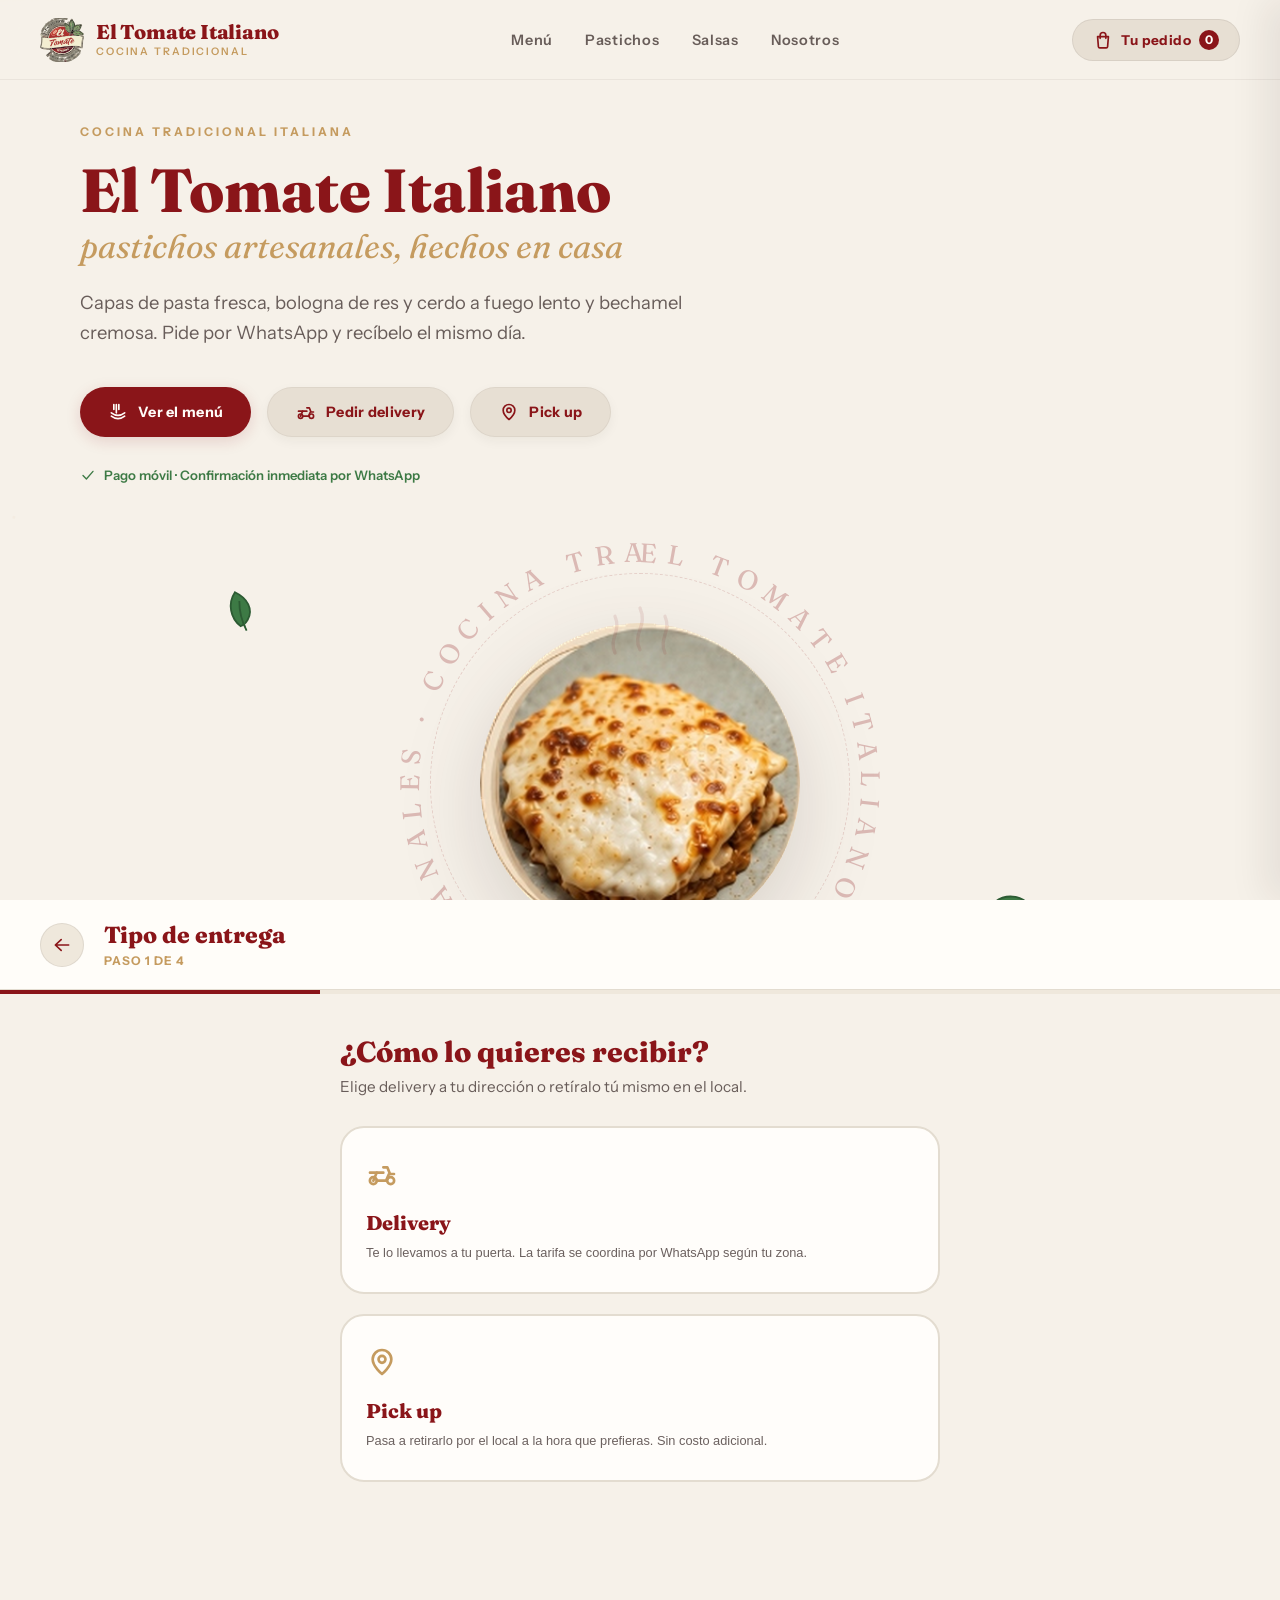
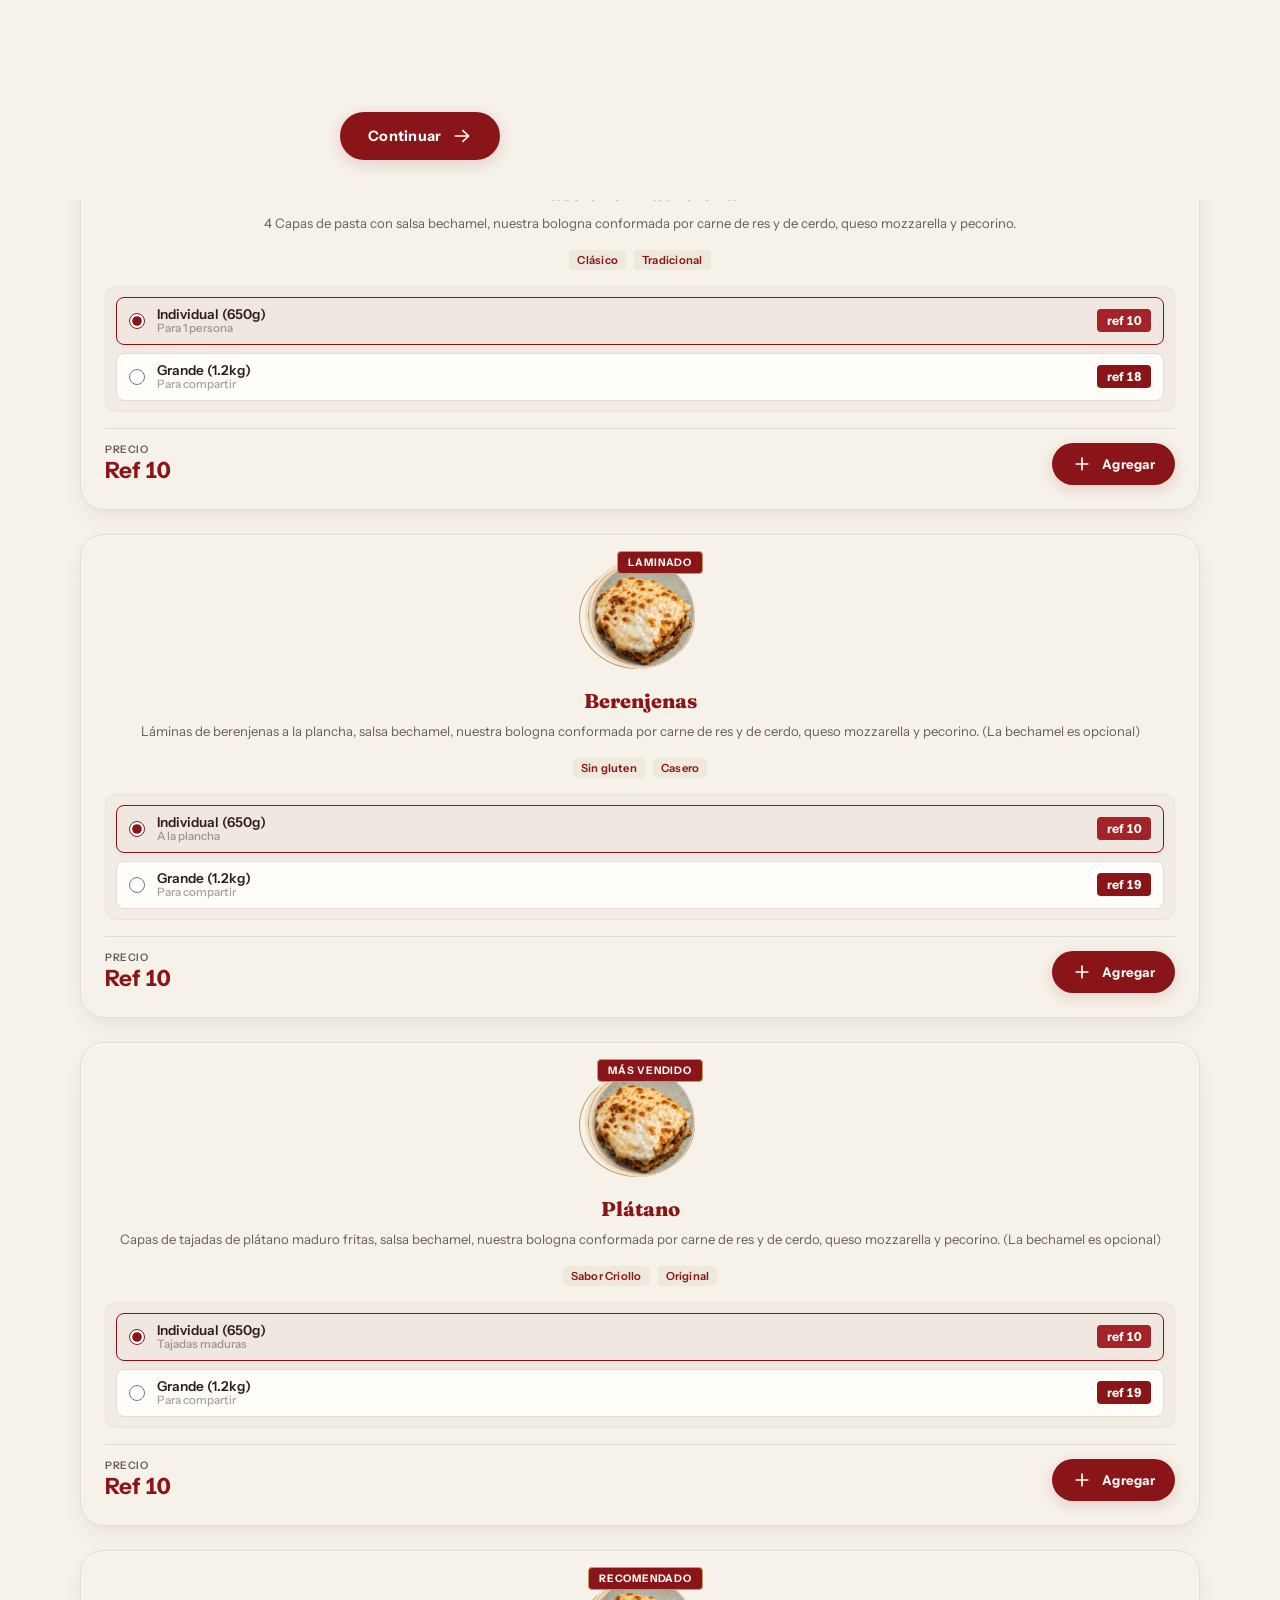
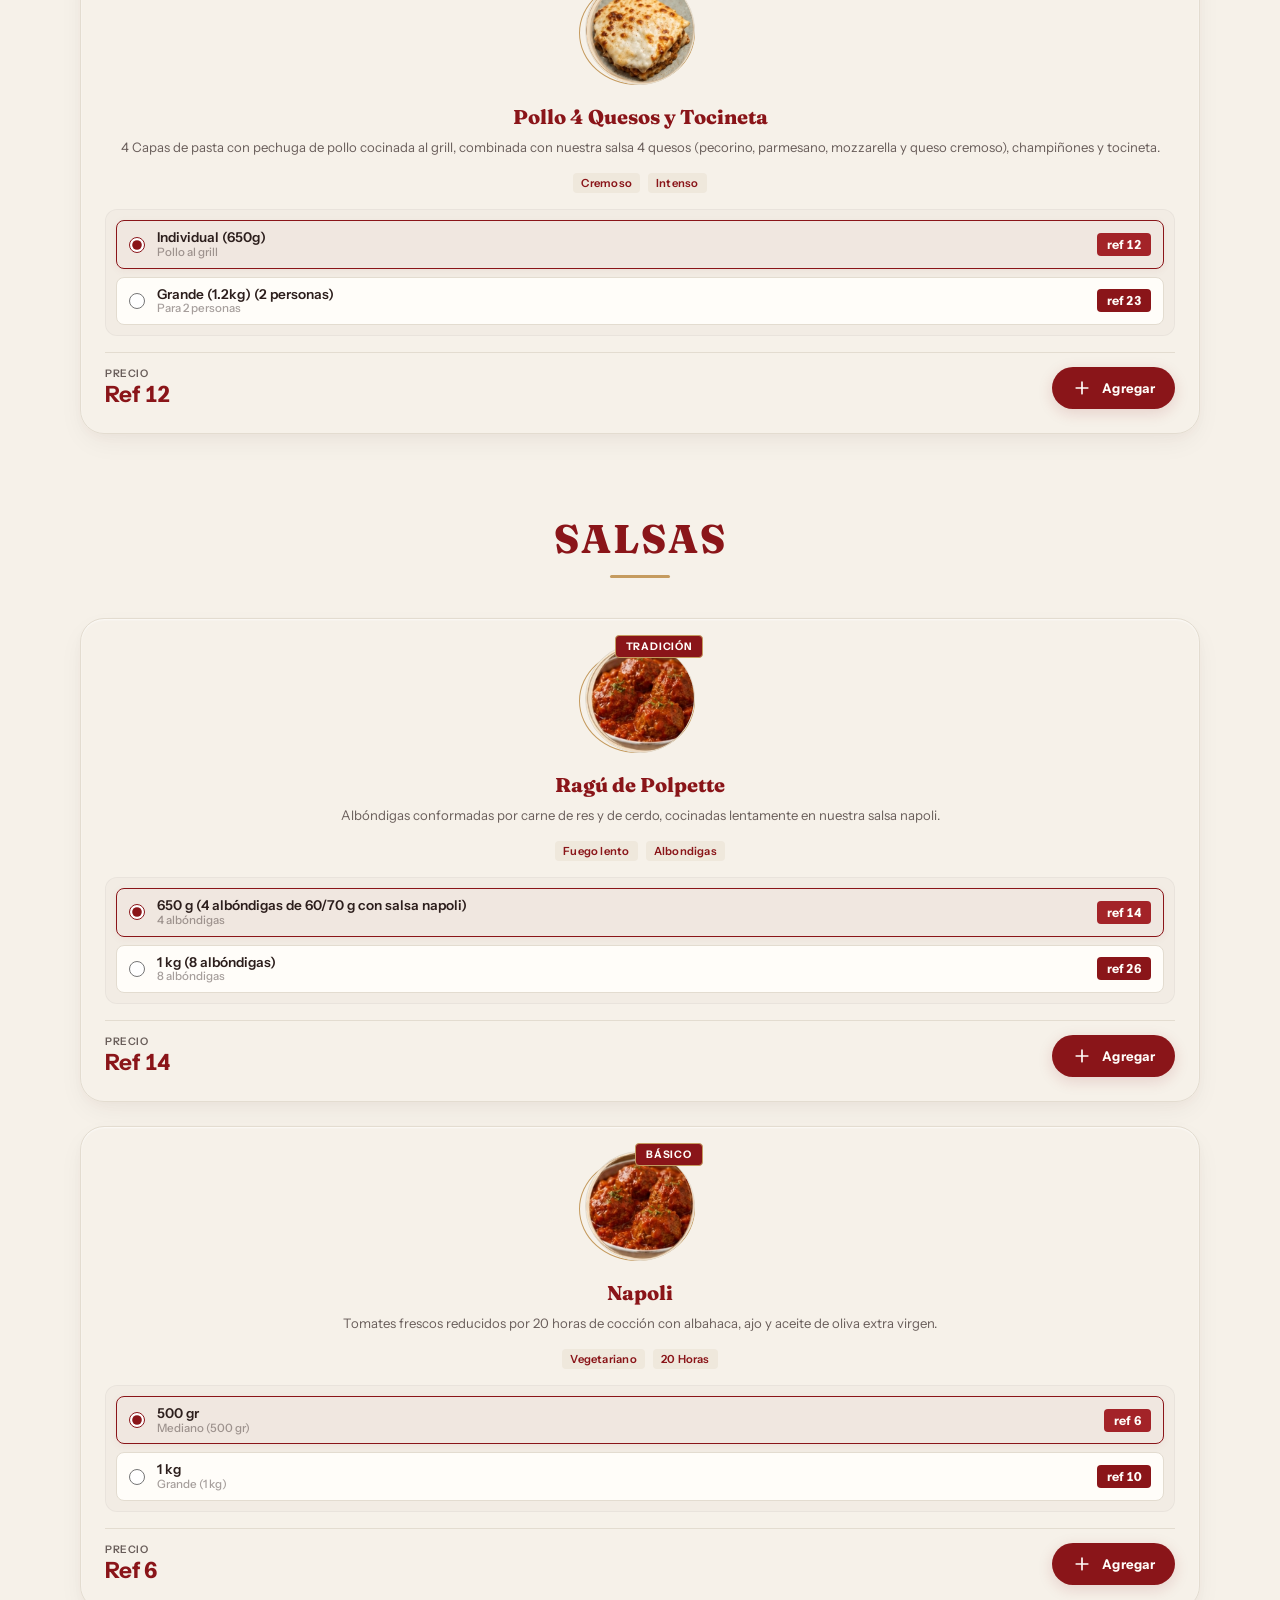
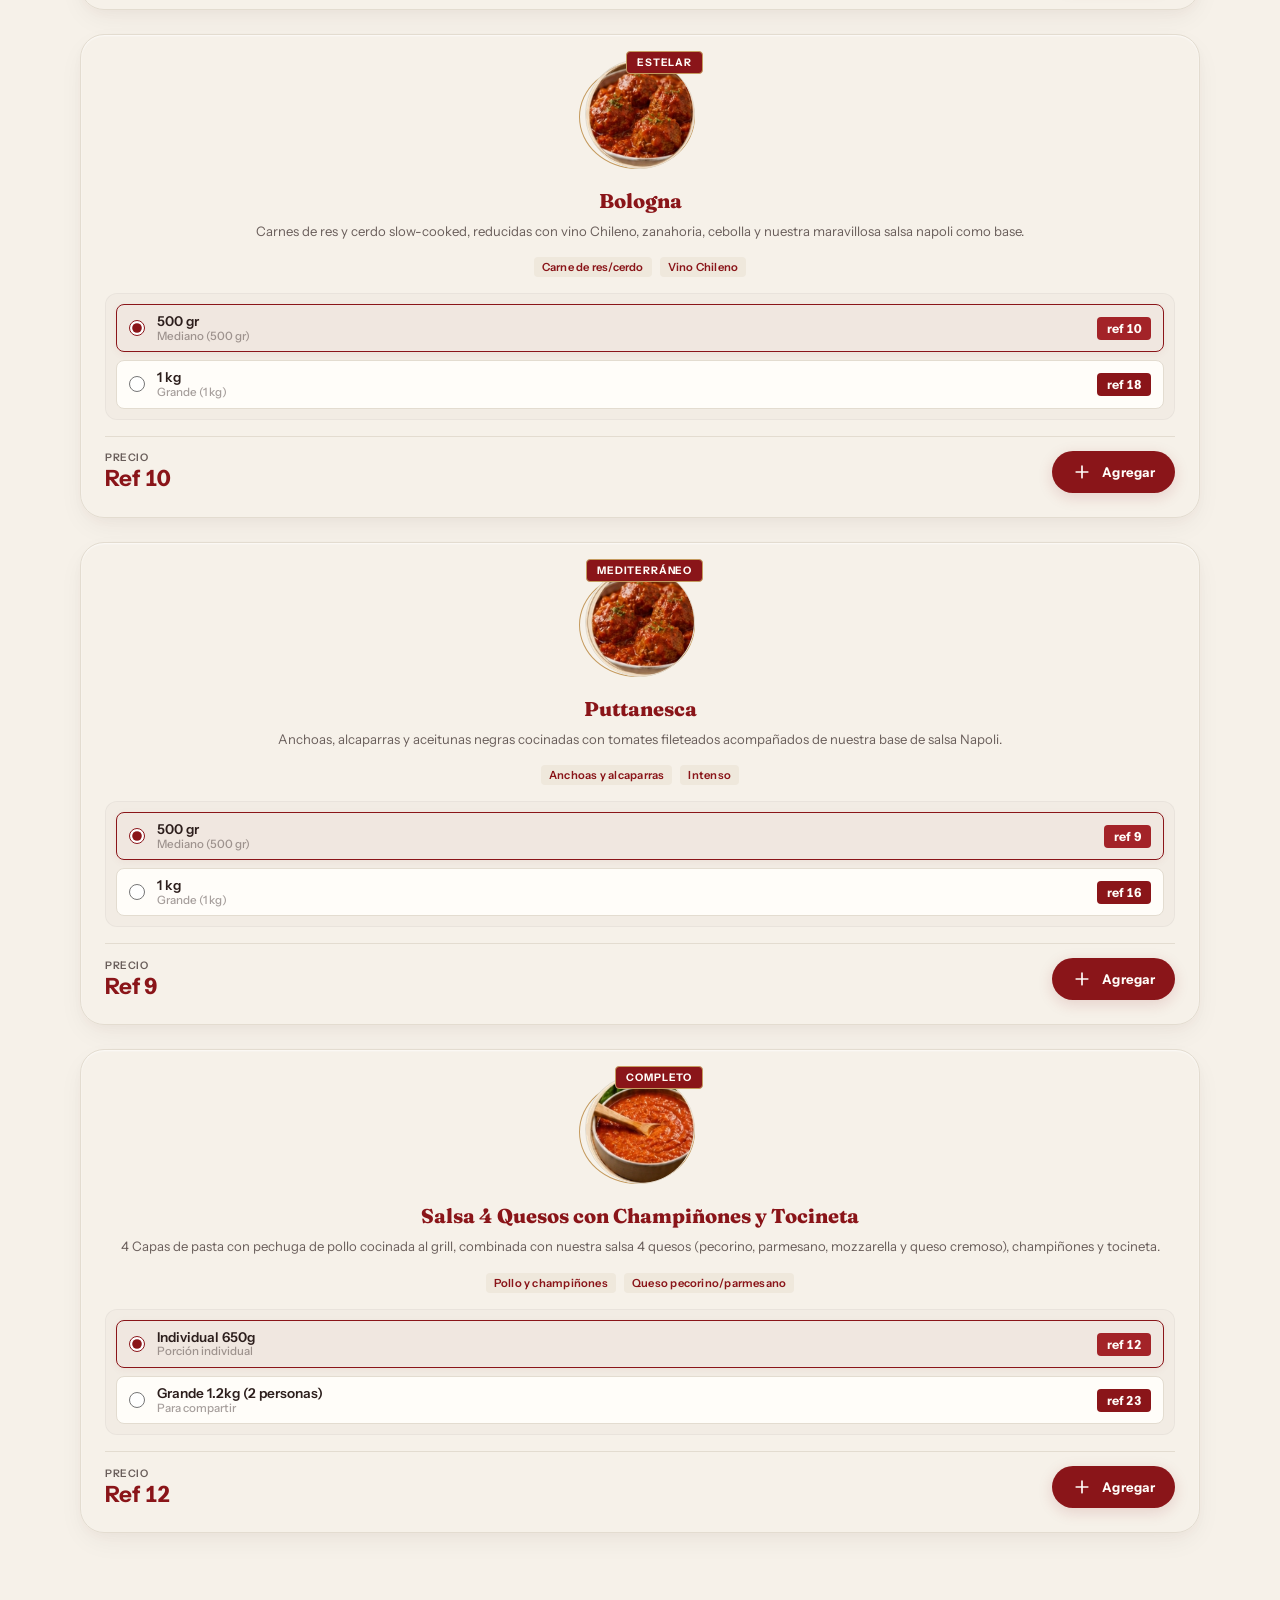
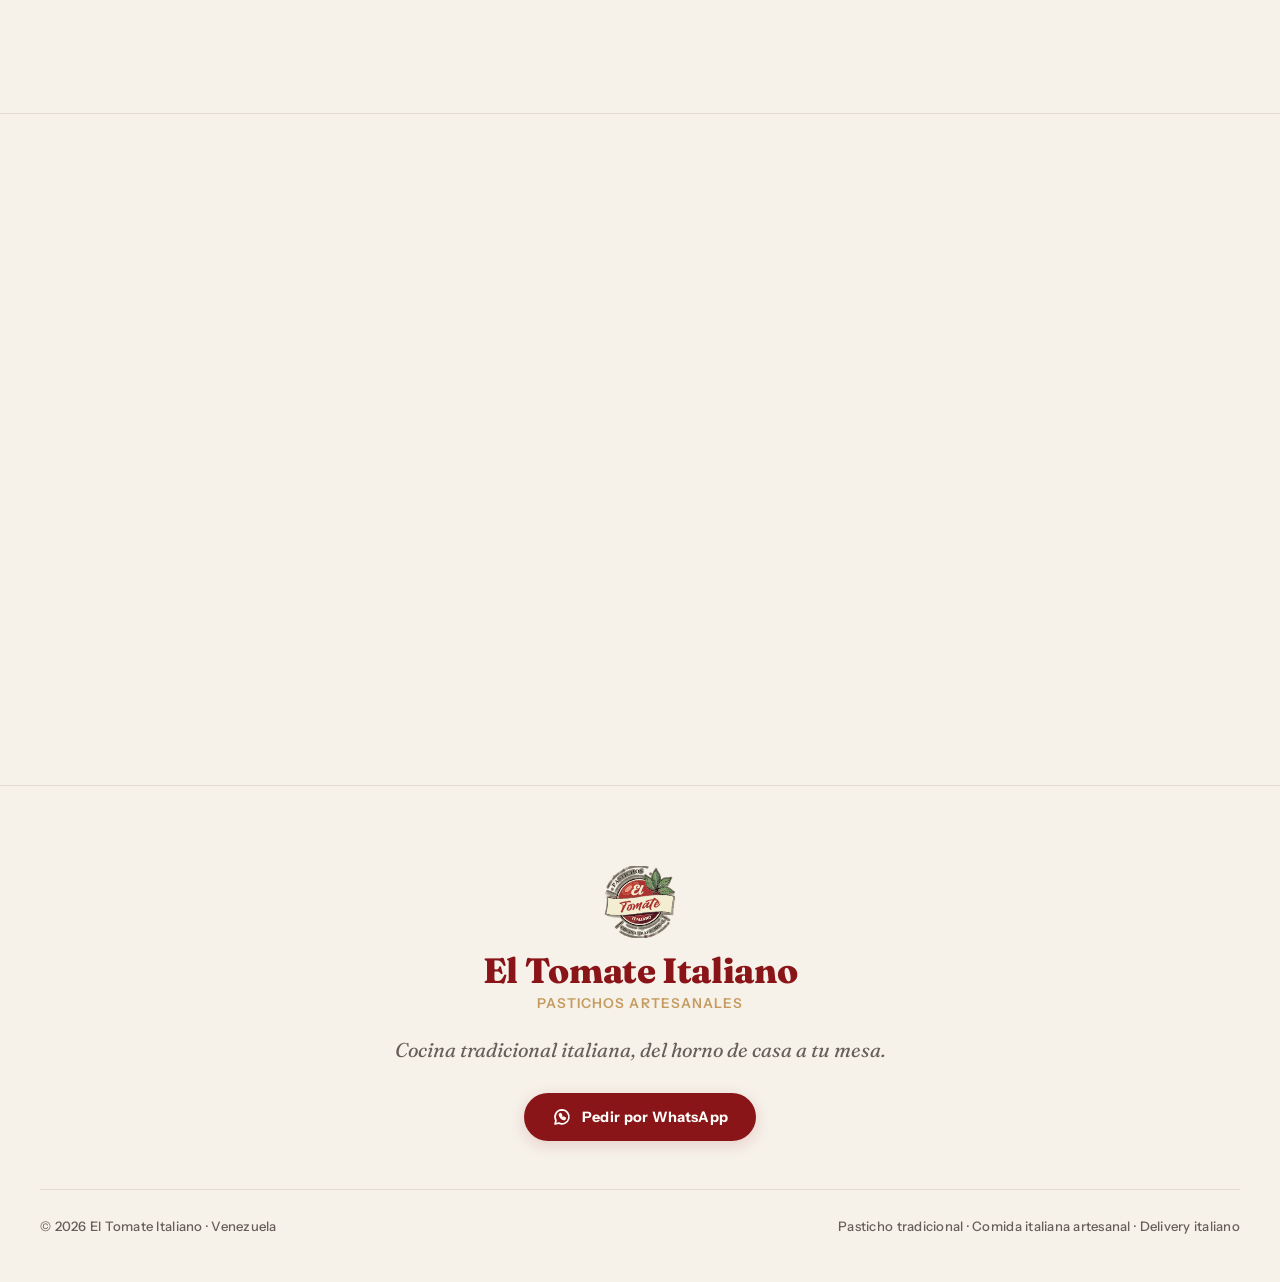
==== commit 19e1596a: "Add high-res Open Graph social share image and twitter cards" ====
--- a/index.html
+++ b/index.html
@@ -10,10 +10,16 @@
 <link rel="manifest" href="manifest.webmanifest"/>
 <link rel="icon" href="assets/icons/icon-64.png"/>
 <link rel="apple-touch-icon" href="assets/icons/icon-180.png"/>
-<meta property="og:title" content="El Tomate Italiano · Pastichos artesanales"/>
-<meta property="og:description" content="Cocina tradicional italiana. Pide tu pasticho por WhatsApp: delivery o pick up, con pago móvil."/>
-<meta property="og:image" content="assets/og.jpg"/>
-<meta property="og:type" content="restaurant.restaurant"/>
+<meta property="og:title" content="El Tomate Italiano — Pastichos Artesanales & Cocina Tradicional"/>
+<meta property="og:description" content="Auténtico pasticho italiano en Venezuela. Masa artesanal, bechamel casera y bologna a fuego lento. Pide por WhatsApp con delivery o pick up."/>
+<meta property="og:image" content="https://el-tomate-italiano.vercel.app/assets/og.jpg"/>
+<meta property="og:image:width" content="1200"/>
+<meta property="og:image:height" content="675"/>
+<meta property="og:type" content="website"/>
+<meta name="twitter:card" content="summary_large_image"/>
+<meta name="twitter:title" content="El Tomate Italiano — Pastichos Artesanales"/>
+<meta name="twitter:description" content="Pasticho artesanal italiano horneado el mismo día. Haz tu pedido por WhatsApp."/>
+<meta name="twitter:image" content="https://el-tomate-italiano.vercel.app/assets/og.jpg"/>
 <link rel="preconnect" href="https://fonts.googleapis.com">
 <link rel="preconnect" href="https://fonts.gstatic.com" crossorigin>
 <link href="https://fonts.googleapis.com/css2?family=Fraunces:ital,opsz,wght@0,9..144,100..900;1,9..144,100..900&family=Instrument+Sans:ital,wght@0,400..700;1,400..700&display=swap" rel="stylesheet">
--- a/css/styles.css
+++ b/css/styles.css
@@ -140,20 +140,7 @@
 
 /* ═══════════ ESTILOS DEL PRELOADER ═══════════ */
 .pre {
-  position: fixed;
-  inset: 0;
-  background-color: var(--bg-dark);
-  z-index: 1000;
-  display: flex;
-  align-items: center;
-  justify-content: center;
-  flex-direction: column;
-  transition: opacity 0.8s var(--ease-in-out), visibility 0.8s;
-}
-
-.pre.fade-out {
-  opacity: 0;
-  visibility: hidden;
+  display: none !important;
 }
 
 .pre__stage {
